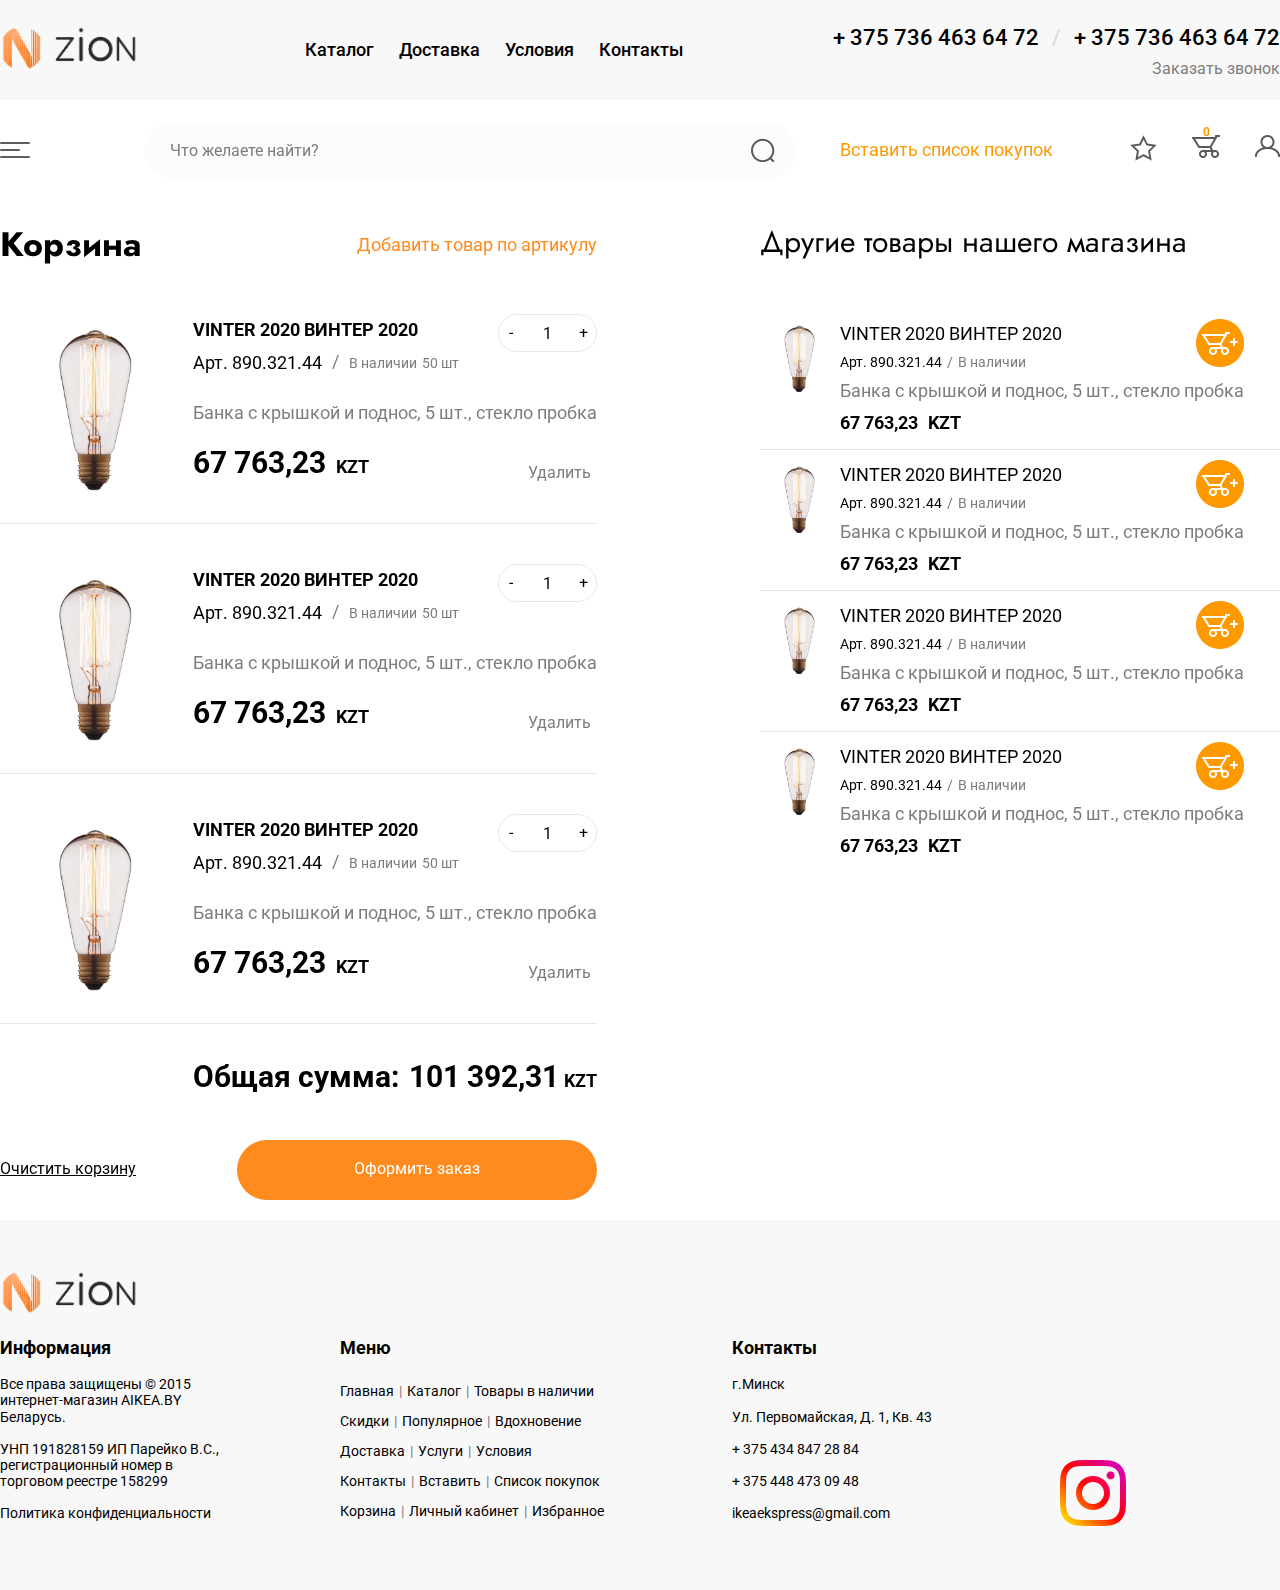
==== index.html @ ad1e12b4 "feat: add cart page styles $ markup" ====
<!DOCTYPE html>
<html lang="ru">
<head>
    <meta charset="UTF-8">
    <meta http-equiv="X-UA-Compatible" content="IE=edge">
    <meta name="viewport" content="width=device-width, initial-scale=1.0">
    <link rel="stylesheet" href="style.css">
    <link rel="stylesheet" href="normalize.css">
    <link rel="stylesheet" href="rSlider.css">
    <title>Zion - главная страница</title>
</head>
<body class="body">
    <div class="navigation-wrapper">
        <aside class="navigation">
            <button class="navigation__closer" onclick="menuConditionSwitcher()"></button>
            <img src="assets/img/light-logo-row.png" alt="" class="navigation__logo">
            <ul class="navigation__menu">
                <li class="navigation__item"><a>Каталог</a></li>
                <li class="navigation__item"><a>Товары в наличии</a></li>
                <li class="navigation__item"><a>Скидки</a></li>
                <li class="navigation__item"><a>Популярное</a></li>
                <li class="navigation__item"><a>Вдохновение</a></li>
            </ul>
            <ul class="navigation__menu additional">
                <li class="navigation__item"><a>Каталог</a></li>
                <li class="navigation__item"><a>Товары в наличии</a></li>
                <li class="navigation__item"><a>Скидки</a></li>
                <li class="navigation__item"><a>Популярное</a></li>
                <li class="navigation__item"><a>Вдохновение</a></li>
            </ul>
        </aside>
        <div class="blur-area">
        </div>
    </div>
    <header class="header">
        <div class="header__background-wrapper">
            <div class="header__section-top">
                <div class="header__logo">
                    <img src="assets/img/light-logo-row.png" alt="" class="logo">
                </div>  
                <ul class="header__menu">
                    <li class="header__menu-element">Каталог</li>
                    <li class="header__menu-element">Доставка</li>
                    <li class="header__menu-element">Условия</li>
                    <li class="header__menu-element">Контакты</li>
                </ul>
                <div class="header__contacts-wrapper">
                    <div class="header__phone-numbers">
                        <span class="header__phone">+ 375 736 463 64 72</span>
                        <span class="header__separator">/</span>
                        <span class="header__phone">+ 375 736 463 64 72</span>
                    </div>
                    <div class="header__call">
                        Заказать звонок
                    </div>
                </div>
            </div>
        </div>
        <div class="header__section-bottom">
            <div class="menu-wrapper">
                <button class="burger-menu" onclick="menuConditionSwitcher()">
                    <span class="burger-menu__dash"></span>
                </button>
            </div>
            
          
            <div class="header__searchform">
                <form action="" method="get" class="searchform">
                    <input name="search" class="search-input" placeholder="Что желаете найти?" type="search">
                    <button class="search-input__button" type="submit"></button>
                </form>
            </div>
            <div class="header__bottom-wrapper">
                <span class="header__product-list">Вставить список покупок</span>
                <div class="header__user">
                    <div class="header__favorites">
                        <img src="assets/img/star.png" alt="">
                    </div>
                    <div class="header__cart">
                        <span class="cart-counter">0</span>
                        <img src="assets/img/cart.png" alt="">
                    </div>
                    <div class="header__cabinet">
                        <img src="assets/img/user.png" alt="">
                    </div>
                </div>
            </div>
        </div>
    </header>
    <main class="main">
        <!-- слайдер START -->
        <!-- <section class="slider">
            <img src="assets/img/slide1.png" alt="">
            <ul class="slider__items"></ul>
        </section> -->
        <!-- слайдер START -->

        <!-- статьи, параграфы, описания START-->
        <!-- <section class="article">
            <h2 class="body-title">Акция!</h2>
            <p class="regular-text">
                Мы увозим товары из магазинов IKEA и привозим их в Ваш дом.<br>
                <br>
                Наше преимущество - фиксированная стоимость доставки по Беларуси. 
                Такой приятной цены вы не найдете у транспортных компаний.<br> 
                <br>
                Наше главное преимущество – работа сразу с двумя магазинами IKEA. 
                Это дает большую вероятность того, что нужный вам товар будет в наличии.<br>
                <br>
                Наша задача – доставить заказ своевременно и без повреждений.<br>
                <br>
                <b>Как мы работаем?</b><br>
                <br>
                Мы закупаем выбранные вами товары в магазинах IKEA. После того как они 
                прибывают на наши склады, мы начинаем доставлять их вам.<br>
            </p>

            <figure>
                <img src="assets/img/dummy1.png" alt="">
            </figure>
            <p class="regular-text">
                <b>Доставка по Минску и Минскому р-ну</b><br>
                <br>
                Доставка по Минску осуществляется в течение 1-3 дней после поставки товаров 
                на наш склад. За это время с вами связывается оператор и согласовывает комфортное 
                для вас время получения заказа. В согласованный день курьер заранее уведомит о 
                скором прибытии товара.<br>
                <br>
                Заказ будет доставлен в течение 1-5 рабочих дней после поставки товаров на наш склад. 
                Вам позвонит оператор и согласует удобное для вас время. В день доставки курьер 
                за час свяжется с вами и уведомит о точном времени прибытия товара.<br>
                <br>
                <b>Доставка по Беларуси</b><br>
                <br>
                Сборка и погрузка товаров осуществляется сотрудниками магазина IKEA. Поэтому 
                точную информацию о наличии выкупленных товаров мы узнаем после разгрузки машины 
                на нашем складе в Минске.<br>
                <br>
                Из-за отсутствия некоторых позиций итоговая сумма заказа может уменьшиться. Если 
                сумма отсутствующих товаров в заказе превышает 4 000 рос. руб, то комиссия за заказ 
                будет пересчитана в соответствии с тарифами, которые указаны в разделе "Оплата".<br>
                <br>
                <b>Если некоторых позиций не оказалось в наличии</b><br>
                <br>
                Вы имеете право отказаться от какой-либо позиции в заказе, но при этом нами 
                удерживается комиссия за доставку этого товара.<br>
                <br>
                Вы можете это сделать в течение 12 часов после оформления заказа<br>
                <br>
                Согласовывая доставку с оператором, вы обязуетесь ее принять. На каждую точку 
                курьеру дается 10 мин. Если разгрузка не начинается в течение 5 мин с момента 
                прибытия курьера к месту назначения, курьер следует дальше по маршруту. Все 
                непринятые заказы отправляются на возврат в магазин IKEA. Чтобы получить 
                непринятый заказ, вам необходимо еще раз его оформить на один из последующих 
                рейсов. За нами остаётся право отказать вам в дальнейшем сотрудничестве..<br>
                <br>
                В течение часа проверьте комплектацию согласно акту сдачи-приемки услуг, а 
                также каждую позицию на видимые повреждения и брак.<br>
            </p>
            <figure>
                <img src="assets/img/dummy2.png" alt="">
            </figure>
        </section>  -->
        <!-- статьи, параграфы, описания END-->

        <!-- главная страница START -->
        <!-- <section class="mainpage"> 
            <div class="categories-wrapper">
                    <h2 class="body-title">Категории</h2>
                    <span class="mainpage__category-toggler">Все категории</span>
                <div class="categories-cards">
                    <div class="category-card">
                        <img src="assets/img/catalog/lightbulb.jpg" alt="">
                        <span class="category-card__title">Лампочки</span>
                    </div>
                    <div class="category-card">
                        <img src="assets/img/catalog/line-lighter.jpg" alt="">
                        <span class="category-card__title">Линейные светильники</span>
                    </div>
                    <div class="category-card">
                        <img src="assets/img/catalog/lustra.jpg" alt="">
                        <span class="category-card__title">Люстры</span>
                    </div>
                    <div class="category-card">
                        <img src="assets/img/catalog/magnet_track.jpg" alt="">
                        <span class="category-card__title">Магнитные трековые светильники и системы</span>
                    </div>
                    <div class="category-card">
                        <img src="assets/img/catalog/mechanic.jpg" alt="">
                        <span class="category-card__title">Механические трековые светильники и системы</span>
                    </div>
                    <div class="category-card">
                        <img src="assets/img/catalog/spot.jpg" alt="">
                        <span class="category-card__title">Споты</span>
                    </div>
                </div>
            </div>

            <div class="product-wrapper">
                    <h2 class="body-title discount">Скидки</h2>
                    <span class="mainpage__category-toggler">Все товары в категории</span>
                <div class="product-cards">
                    <div class="product-card">
                        <img class="product-image" src="assets/img/products/1.jpg" alt="">
                        <div class="product-card__wrapper">
                            <span class="product-card__percent">12%</span>
                            <span class="product-card__title">	Блок питания внеш. 350Вт</span>
                            <span class="product-card__old-price">67 763,23 KZT</span>
                            <div class="product-card__price-wrapper">
                                <span class="product-card__price">67 763,23</span>
                                <span class="product-card__currency">KZT</span>
                            </div>
                        </div>
                        <div class="product-card__cart-wrapper">
                            <div class="input-number">
                                <div class="input-number__minus">-</div>
                                <input class="input-number__input" type="text" pattern="^[0-9]+$" value="1">
                                <div class="input-number__plus">+</div>
                            </div>
                            <img src="assets/img/add-to-cart.png" alt="" class="add-to-cart">
                        </div>
                    </div><div class="product-card">
                        <img class="product-image" src="assets/img/products/2.jpeg" alt="">
                        <div class="product-card__wrapper">
                            <span class="product-card__percent">12%</span>
                            <span class="product-card__title">	Блок питания внеш. 350Вт</span>
                            <span class="product-card__old-price">67 763,23 KZT</span>
                            <div class="product-card__price-wrapper">
                                <span class="product-card__price">67 763,23</span>
                                <span class="product-card__currency">KZT</span>
                            </div>
                        </div>
                        <div class="product-card__cart-wrapper">
                            <div class="input-number">
                                <div class="input-number__minus">-</div>
                                <input class="input-number__input" type="text" pattern="^[0-9]+$" value="1">
                                <div class="input-number__plus">+</div>
                            </div>
                            <img src="assets/img/add-to-cart.png" alt="" class="add-to-cart">
                        </div>
                    </div>
                    <div class="product-card">
                        <img class="product-image" src="assets/img/products/3.jpeg" alt="">
                        <div class="product-card__wrapper">
                            <span class="product-card__percent">12%</span>
                            <span class="product-card__title">	Блок питания внеш. 350Вт</span>
                            <span class="product-card__old-price">67 763,23 KZT</span>
                            <div class="product-card__price-wrapper">
                                <span class="product-card__price">67 763,23</span>
                                <span class="product-card__currency">KZT</span>
                            </div>
                        </div>
                        <div class="product-card__cart-wrapper">
                            <div class="input-number">
                                <div class="input-number__minus">-</div>
                                <input class="input-number__input" type="text" pattern="^[0-9]+$" value="1">
                                <div class="input-number__plus">+</div>
                            </div>
                            <img src="assets/img/add-to-cart.png" alt="" class="add-to-cart">
                        </div>
                    </div>
                    <div class="product-card">
                        <img class="product-image" src="assets/img/products/4.jpg" alt="">
                        <div class="product-card__wrapper">
                            <span class="product-card__percent">12%</span>
                            <span class="product-card__title">	Блок питания внеш. 350Вт</span>
                            <span class="product-card__old-price">67 763,23 KZT</span>
                            <div class="product-card__price-wrapper">
                                <span class="product-card__price">67 763,23</span>
                                <span class="product-card__currency">KZT</span>
                            </div>
                        </div>
                        <div class="product-card__cart-wrapper">
                            <div class="input-number">
                                <div class="input-number__minus">-</div>
                                <input class="input-number__input" type="text" pattern="^[0-9]+$" value="1">
                                <div class="input-number__plus">+</div>
                            </div>
                            <img src="assets/img/add-to-cart.png" alt="" class="add-to-cart">
                        </div>
                    </div>
                    
                    
                </div>
            </div>

            <div class="product-wrapper">
                    <h2 class="body-title">Товары в наличии</h2>
                    <span class="mainpage__category-toggler">Все товары в категории</span>
                <div class="product-cards">
                    <div class="product-card">
                        <img class="product-image" src="assets/img/products/1.jpg" alt="">
                        <div class="product-card__wrapper">
                            <span class="product-card__title">	Блок питания внеш. 350Вт</span>
                            <span class="product-card__old-price">67 763,23 KZT</span>
                            <div class="product-card__price-wrapper">
                                <span class="product-card__price">67 763,23</span>
                                <span class="product-card__currency">KZT</span>
                            </div>
                        </div>
                        <div class="product-card__cart-wrapper">
                            <div class="input-number">
                                <div class="input-number__minus">-</div>
                                <input class="input-number__input" type="text" pattern="^[0-9]+$" value="1">
                                <div class="input-number__plus">+</div>
                            </div>
                            <img src="assets/img/add-to-cart.png" alt="" class="add-to-cart">
                        </div>
                    </div>
                    <div class="product-card">
                        <img class="product-image" src="assets/img/products/2.jpeg" alt="">
                        <div class="product-card__wrapper">
                            <span class="product-card__title">	Блок питания внеш. 350Вт</span>
                            <span class="product-card__old-price">67 763,23 KZT</span>
                            <div class="product-card__price-wrapper">
                                <span class="product-card__price">67 763,23</span>
                                <span class="product-card__currency">KZT</span>
                            </div>
                        </div>
                        <div class="product-card__cart-wrapper">
                            <div class="input-number">
                                <div class="input-number__minus">-</div>
                                <input class="input-number__input" type="text" pattern="^[0-9]+$" value="1">
                                <div class="input-number__plus">+</div>
                            </div>
                            <img src="assets/img/add-to-cart.png" alt="" class="add-to-cart">
                        </div>
                    </div>
                    <div class="product-card">
                        <img class="product-image" src="assets/img/products/3.jpeg" alt="">
                        <div class="product-card__wrapper">
                            <span class="product-card__percent">12%</span>
                            <span class="product-card__title">	Блок питания внеш. 350Вт</span>
                            <span class="product-card__old-price">67 763,23 KZT</span>
                            <div class="product-card__price-wrapper">
                                <span class="product-card__price">67 763,23</span>
                                <span class="product-card__currency">KZT</span>
                            </div>
                        </div>
                        <div class="product-card__cart-wrapper">
                            <div class="input-number">
                                <div class="input-number__minus">-</div>
                                <input class="input-number__input" type="text" pattern="^[0-9]+$" value="1">
                                <div class="input-number__plus">+</div>
                            </div>
                            <img src="assets/img/add-to-cart.png" alt="" class="add-to-cart">
                        </div>
                    </div>
                    <div class="product-card">
                        <img class="product-image" src="assets/img/products/4.jpg" alt="">
                        <div class="product-card__wrapper">
                            <span class="product-card__percent">12%</span>
                            <span class="product-card__title">	Блок питания внеш. 350Вт</span>
                            <span class="product-card__old-price">67 763,23 KZT</span>
                            <div class="product-card__price-wrapper">
                                <span class="product-card__price">67 763,23</span>
                                <span class="product-card__currency">KZT</span>
                            </div>
                        </div>
                        <div class="product-card__cart-wrapper">
                            <div class="input-number">
                                <div class="input-number__minus">-</div>
                                <input class="input-number__input" type="text" pattern="^[0-9]+$" value="1">
                                <div class="input-number__plus">+</div>
                            </div>
                            <img src="assets/img/add-to-cart.png" alt="" class="add-to-cart">
                        </div>
                    </div>
                    <div class="product-card">
                        <img class="product-image" src="assets/img/products/1.jpg" alt="">
                        <div class="product-card__wrapper">
                            <span class="product-card__title">	Блок питания внеш. 350Вт</span>
                            <span class="product-card__old-price">67 763,23 KZT</span>
                            <div class="product-card__price-wrapper">
                                <span class="product-card__price">67 763,23</span>
                                <span class="product-card__currency">KZT</span>
                            </div>
                        </div>
                        <div class="product-card__cart-wrapper">
                            <div class="input-number">
                                <div class="input-number__minus">-</div>
                                <input class="input-number__input" type="text" pattern="^[0-9]+$" value="1">
                                <div class="input-number__plus">+</div>
                            </div>
                            <img src="assets/img/add-to-cart.png" alt="" class="add-to-cart">
                        </div>
                    </div>
                    <div class="product-card">
                        <img class="product-image" src="assets/img/products/2.jpeg" alt="">
                        <div class="product-card__wrapper">
                            <span class="product-card__title">	Блок питания внеш. 350Вт</span>
                            <span class="product-card__old-price">67 763,23 KZT</span>
                            <div class="product-card__price-wrapper">
                                <span class="product-card__price">67 763,23</span>
                                <span class="product-card__currency">KZT</span>
                            </div>
                        </div>
                        <div class="product-card__cart-wrapper">
                            <div class="input-number">
                                <div class="input-number__minus">-</div>
                                <input class="input-number__input" type="text" pattern="^[0-9]+$" value="1">
                                <div class="input-number__plus">+</div>
                            </div>
                            <img src="assets/img/add-to-cart.png" alt="" class="add-to-cart">
                        </div>
                    </div>
                    <div class="product-card">
                        <img class="product-image" src="assets/img/products/3.jpeg" alt="">
                        <div class="product-card__wrapper">
                            <span class="product-card__percent">12%</span>
                            <span class="product-card__title">	Блок питания внеш. 350Вт</span>
                            <span class="product-card__old-price">67 763,23 KZT</span>
                            <div class="product-card__price-wrapper">
                                <span class="product-card__price">67 763,23</span>
                                <span class="product-card__currency">KZT</span>
                            </div>
                        </div>
                        <div class="product-card__cart-wrapper">
                            <div class="input-number">
                                <div class="input-number__minus">-</div>
                                <input class="input-number__input" type="text" pattern="^[0-9]+$" value="1">
                                <div class="input-number__plus">+</div>
                            </div>
                            <img src="assets/img/add-to-cart.png" alt="" class="add-to-cart">
                        </div>
                    </div>
                    <div class="product-card">
                        <img class="product-image" src="assets/img/products/4.jpg" alt="">
                        <div class="product-card__wrapper">
                            <span class="product-card__percent">12%</span>
                            <span class="product-card__title">	Блок питания внеш. 350Вт</span>
                            <span class="product-card__old-price">67 763,23 KZT</span>
                            <div class="product-card__price-wrapper">
                                <span class="product-card__price">67 763,23</span>
                                <span class="product-card__currency">KZT</span>
                            </div>
                        </div>
                        <div class="product-card__cart-wrapper">
                            <div class="input-number">
                                <div class="input-number__minus">-</div>
                                <input class="input-number__input" type="text" pattern="^[0-9]+$" value="1">
                                <div class="input-number__plus">+</div>
                            </div>
                            <img src="assets/img/add-to-cart.png" alt="" class="add-to-cart">
                        </div>
                    </div>
                    
                    
                </div>
            </div>
            <div class="product-wrapper">
                <h2 class="body-title">Популярное</h2>
                <span class="mainpage__category-toggler">Все товары в категории</span>
                <div class="product-cards">
                    <div class="product-card">
                        <img class="product-image" src="assets/img/products/1.jpg" alt="">
                        <div class="product-card__wrapper">
                            <span class="product-card__title">	Блок питания внеш. 350Вт</span>
                            <span class="product-card__old-price">67 763,23 KZT</span>
                            <div class="product-card__price-wrapper">
                                <span class="product-card__price">67 763,23</span>
                                <span class="product-card__currency">KZT</span>
                            </div>
                        </div>
                        <div class="product-card__cart-wrapper">
                            <div class="input-number">
                                <div class="input-number__minus">-</div>
                                <input class="input-number__input" type="text" pattern="^[0-9]+$" value="1">
                                <div class="input-number__plus">+</div>
                            </div>
                            <img src="assets/img/add-to-cart.png" alt="" class="add-to-cart">
                        </div>
                    </div>
                    <div class="product-card">
                        <img class="product-image" src="assets/img/products/2.jpeg" alt="">
                        <div class="product-card__wrapper">
                            <span class="product-card__title">	Блок питания внеш. 350Вт</span>
                            <span class="product-card__old-price">67 763,23 KZT</span>
                            <div class="product-card__price-wrapper">
                                <span class="product-card__price">67 763,23</span>
                                <span class="product-card__currency">KZT</span>
                            </div>
                        </div>
                        <div class="product-card__cart-wrapper">
                            <div class="input-number">
                                <div class="input-number__minus">-</div>
                                <input class="input-number__input" type="text" pattern="^[0-9]+$" value="1">
                                <div class="input-number__plus">+</div>
                            </div>
                            <img src="assets/img/add-to-cart.png" alt="" class="add-to-cart">
                        </div>
                    </div>
                    <div class="product-card">
                        <img class="product-image" src="assets/img/products/3.jpeg" alt="">
                        <div class="product-card__wrapper">
                            <span class="product-card__percent">12%</span>
                            <span class="product-card__title">	Блок питания внеш. 350Вт</span>
                            <span class="product-card__old-price">67 763,23 KZT</span>
                            <div class="product-card__price-wrapper">
                                <span class="product-card__price">67 763,23</span>
                                <span class="product-card__currency">KZT</span>
                            </div>
                        </div>
                        <div class="product-card__cart-wrapper">
                            <div class="input-number">
                                <div class="input-number__minus">-</div>
                                <input class="input-number__input" type="text" pattern="^[0-9]+$" value="1">
                                <div class="input-number__plus">+</div>
                            </div>
                            <img src="assets/img/add-to-cart.png" alt="" class="add-to-cart">
                        </div>
                    </div>
                    <div class="product-card">
                        <img class="product-image" src="assets/img/products/4.jpg" alt="">
                        <div class="product-card__wrapper">
                            <span class="product-card__percent">12%</span>
                            <span class="product-card__title">	Блок питания внеш. 350Вт</span>
                            <span class="product-card__old-price">67 763,23 KZT</span>
                            <div class="product-card__price-wrapper">
                                <span class="product-card__price">67 763,23</span>
                                <span class="product-card__currency">KZT</span>
                            </div>
                        </div>
                        <div class="product-card__cart-wrapper">
                            <div class="input-number">
                                <div class="input-number__minus">-</div>
                                <input class="input-number__input" type="text" pattern="^[0-9]+$" value="1">
                                <div class="input-number__plus">+</div>
                            </div>
                            <img src="assets/img/add-to-cart.png" alt="" class="add-to-cart">
                        </div>
                    </div>
                </div>
            </div>
        </section>  -->
        <!-- главная страница END -->

        <!-- страница всех категорий, хлебные крошки START -->
        <!-- <section class="categories">
            <div class="breadcrumbs">
                <span class="breadcrumbs__element">Товары</span>
                <span class="breadcrumbs__element">Ванная</span>
                <span class="breadcrumbs__element">Шкафы и шкафы-купе</span>
            </div>
            <h2 class="body-title">Шкафы и шкафы-купе</h2>
            <div class="categories__cards">
                <div class="categories__card">
                    <img src="assets/img/Rectangle 66.png" alt="" class="categories__img">
                    <span class="categories__title">Платяные шкафы</span>
                </div>
                <div class="categories__card">
                    <img src="assets/img/Rectangle 66.png" alt="" class="categories__img">
                    <span class="categories__title">Платяные шкафы</span>
                </div>
                <div class="categories__card">
                    <img src="assets/img/Rectangle 66.png" alt="" class="categories__img">
                    <span class="categories__title">Платяные шкафы</span>
                </div>
                <div class="categories__card">
                    <img src="assets/img/Rectangle 66.png" alt="" class="categories__img">
                    <span class="categories__title">Платяные шкафы</span>
                </div>
                <div class="categories__card">
                    <img src="assets/img/Rectangle 66.png" alt="" class="categories__img">
                    <span class="categories__title">Платяные шкафы</span>
                </div>
                <div class="categories__card">
                    <img src="assets/img/Rectangle 66.png" alt="" class="categories__img">
                    <span class="categories__title">Платяные шкафы</span>
                </div>
            </div>

            <div class="product-wrapper">
                <h2 class="body-title">Популярное</h2>
                <span class="mainpage__category-toggler">Все товары в категории</span>
                <div class="product-cards">
                    <div class="product-card">
                        <img class="product-image" src="assets/img/products/1.jpg" alt="">
                        <div class="product-card__wrapper">
                            <span class="product-card__title">	Блок питания внеш. 350Вт</span>
                            <span class="product-card__old-price">67 763,23 KZT</span>
                            <div class="product-card__price-wrapper">
                                <span class="product-card__price">67 763,23</span>
                                <span class="product-card__currency">KZT</span>
                            </div>
                        </div>
                        <div class="product-card__cart-wrapper">
                            <div class="input-number">
                                <div class="input-number__minus">-</div>
                                <input class="input-number__input" type="text" pattern="^[0-9]+$" value="1">
                                <div class="input-number__plus">+</div>
                            </div>
                            <img src="assets/img/add-to-cart.png" alt="" class="add-to-cart">
                        </div>
                    </div>
                    <div class="product-card">
                        <img class="product-image" src="assets/img/products/2.jpeg" alt="">
                        <div class="product-card__wrapper">
                            <span class="product-card__title">	Блок питания внеш. 350Вт</span>
                            <span class="product-card__old-price">67 763,23 KZT</span>
                            <div class="product-card__price-wrapper">
                                <span class="product-card__price">67 763,23</span>
                                <span class="product-card__currency">KZT</span>
                            </div>
                        </div>
                        <div class="product-card__cart-wrapper">
                            <div class="input-number">
                                <div class="input-number__minus">-</div>
                                <input class="input-number__input" type="text" pattern="^[0-9]+$" value="1">
                                <div class="input-number__plus">+</div>
                            </div>
                            <img src="assets/img/add-to-cart.png" alt="" class="add-to-cart">
                        </div>
                    </div>
                    <div class="product-card">
                        <img class="product-image" src="assets/img/products/3.jpeg" alt="">
                        <div class="product-card__wrapper">
                            <span class="product-card__percent">12%</span>
                            <span class="product-card__title">	Блок питания внеш. 350Вт</span>
                            <span class="product-card__old-price">67 763,23 KZT</span>
                            <div class="product-card__price-wrapper">
                                <span class="product-card__price">67 763,23</span>
                                <span class="product-card__currency">KZT</span>
                            </div>
                        </div>
                        <div class="product-card__cart-wrapper">
                            <div class="input-number">
                                <div class="input-number__minus">-</div>
                                <input class="input-number__input" type="text" pattern="^[0-9]+$" value="1">
                                <div class="input-number__plus">+</div>
                            </div>
                            <img src="assets/img/add-to-cart.png" alt="" class="add-to-cart">
                        </div>
                    </div>
                    <div class="product-card">
                        <img class="product-image" src="assets/img/products/4.jpg" alt="">
                        <div class="product-card__wrapper">
                            <span class="product-card__percent">12%</span>
                            <span class="product-card__title">	Блок питания внеш. 350Вт</span>
                            <span class="product-card__old-price">67 763,23 KZT</span>
                            <div class="product-card__price-wrapper">
                                <span class="product-card__price">67 763,23</span>
                                <span class="product-card__currency">KZT</span>
                            </div>
                        </div>
                        <div class="product-card__cart-wrapper">
                            <div class="input-number">
                                <div class="input-number__minus">-</div>
                                <input class="input-number__input" type="text" pattern="^[0-9]+$" value="1">
                                <div class="input-number__plus">+</div>
                            </div>
                            <img src="assets/img/add-to-cart.png" alt="" class="add-to-cart">
                        </div>
                    </div>

                </div>
        </section> -->
        <!-- страница всех категорий, хлебные крошки END -->

        <!-- страница одной категории, хлебные крошки, фильтры, UXUI START -->
        <!--  <section class="categories">
            <div class="breadcrumbs">
                <span class="breadcrumbs__element">Товары</span>
                <span class="breadcrumbs__element">Ванная</span>
                <span class="breadcrumbs__element">Шкафы и шкафы-купе</span>
            </div>
            <h2 class="body-title">Шкафы и шкафы-купе</h2>

            <div class="product-wrapper">
                <div class="filter">
                    <div class="filter__wrapper">
                        <div class="filter__selectors">
                            <h3 class="filter__title">Сортировать:</h3>
                            <div class="filter__item">
                                <label class="filter__checkbox" >
                                    </label>
                                <input type="checkbox" name="scales" 
                                class="filter__scales" checked>
                            </div>
                            <div class="filter__item">
                                <h3 class="filter__item-name">Цена: от низкой к высокой</h3> 
                                <input type="checkbox" id="ascend" >
                                <label for="ascend"><span></span></label>
                            </div>
                            <div class="filter__item">
                                <h3 class="filter__item-name">Цена: от высокой к низкой</h3> 
                                <input type="checkbox" id="descend" >
                                <label for="descend"><span></span></label>
                            </div>
                            <div class="filter__item">
                                <h3 class="filter__item-name">По алфавиту: от А до Я</h3> 
                                <input type="checkbox" id="alphabet" >
                                <label for="alphabet"><span></span></label>
                            </div>
                            <div class="filter__item">
                                <h3 class="filter__item-name">Только в наличии</h3> 
                                <input type="checkbox" id="stock" >
                                <label for="stock"><span></span></label>
                            </div>
                            <div class="filter__item">
                                <h3 class="filter__item-name">Скидки</h3> 
                                <input type="checkbox" id="discount" >
                                <label for="discount"><span></span></label>
                            </div>
                        </div>

                        <div class="filter__range">
                            <h3 class="filter__title">Цена:</h3>
                            <input type="text" id="filter__price" class="filter__price" />
                            <h3 class="filter__title">Мощность:</h3>
                            <input type="text" id="filter__power" class="filter__power" />
                        </div>
                    </div>
                </div>
                <div class="product-cards">
                    <div class="product-card">
                        <img class="product-image" src="assets/img/products/1.jpg" alt="">
                        <div class="product-card__wrapper">
                            <span class="product-card__title">	Блок питания внеш. 350Вт</span>
                            <span class="product-card__old-price">67 763,23 KZT</span>
                            <div class="product-card__price-wrapper">
                                <span class="product-card__price">67 763,23</span>
                                <span class="product-card__currency">KZT</span>
                            </div>
                        </div>
                        <div class="product-card__cart-wrapper">
                            <div class="input-number">
                                <div class="input-number__minus">-</div>
                                <input class="input-number__input" type="text" pattern="^[0-9]+$" value="1">
                                <div class="input-number__plus">+</div>
                            </div>
                            <img src="assets/img/add-to-cart.png" alt="" class="add-to-cart">
                        </div>
                    </div>
                    <div class="product-card">
                        <img class="product-image" src="assets/img/products/2.jpeg" alt="">
                        <div class="product-card__wrapper">
                            <span class="product-card__title">	Блок питания внеш. 350Вт</span>
                            <span class="product-card__old-price">67 763,23 KZT</span>
                            <div class="product-card__price-wrapper">
                                <span class="product-card__price">67 763,23</span>
                                <span class="product-card__currency">KZT</span>
                            </div>
                        </div>
                        <div class="product-card__cart-wrapper">
                            <div class="input-number">
                                <div class="input-number__minus">-</div>
                                <input class="input-number__input" type="text" pattern="^[0-9]+$" value="1">
                                <div class="input-number__plus">+</div>
                            </div>
                            <img src="assets/img/add-to-cart.png" alt="" class="add-to-cart">
                        </div>
                    </div>
                    <div class="product-card">
                        <img class="product-image" src="assets/img/products/3.jpeg" alt="">
                        <div class="product-card__wrapper">
                            <span class="product-card__percent">12%</span>
                            <span class="product-card__title">	Блок питания внеш. 350Вт</span>
                            <span class="product-card__old-price">67 763,23 KZT</span>
                            <div class="product-card__price-wrapper">
                                <span class="product-card__price">67 763,23</span>
                                <span class="product-card__currency">KZT</span>
                            </div>
                        </div>
                        <div class="product-card__cart-wrapper">
                            <div class="input-number">
                                <div class="input-number__minus">-</div>
                                <input class="input-number__input" type="text" pattern="^[0-9]+$" value="1">
                                <div class="input-number__plus">+</div>
                            </div>
                            <img src="assets/img/add-to-cart.png" alt="" class="add-to-cart">
                        </div>
                    </div>
                    <div class="product-card">
                        <img class="product-image" src="assets/img/products/4.jpg" alt="">
                        <div class="product-card__wrapper">
                            <span class="product-card__percent">12%</span>
                            <span class="product-card__title">	Блок питания внеш. 350Вт</span>
                            <span class="product-card__old-price">67 763,23 KZT</span>
                            <div class="product-card__price-wrapper">
                                <span class="product-card__price">67 763,23</span>
                                <span class="product-card__currency">KZT</span>
                            </div>
                        </div>
                        <div class="product-card__cart-wrapper">
                            <div class="input-number">
                                <div class="input-number__minus">-</div>
                                <input class="input-number__input" type="text" pattern="^[0-9]+$" value="1">
                                <div class="input-number__plus">+</div>
                            </div>
                            <img src="assets/img/add-to-cart.png" alt="" class="add-to-cart">
                        </div>
                    </div>
                    <div class="product-card">
                        <img class="product-image" src="assets/img/products/4.jpg" alt="">
                        <div class="product-card__wrapper">
                            <span class="product-card__percent">12%</span>
                            <span class="product-card__title">	Блок питания внеш. 350Вт</span>
                            <span class="product-card__old-price">67 763,23 KZT</span>
                            <div class="product-card__price-wrapper">
                                <span class="product-card__price">67 763,23</span>
                                <span class="product-card__currency">KZT</span>
                            </div>
                        </div>
                        <div class="product-card__cart-wrapper">
                            <div class="input-number">
                                <div class="input-number__minus">-</div>
                                <input class="input-number__input" type="text" pattern="^[0-9]+$" value="1">
                                <div class="input-number__plus">+</div>
                            </div>
                            <img src="assets/img/add-to-cart.png" alt="" class="add-to-cart">
                        </div>
                    </div>
                    <div class="product-card">
                        <img class="product-image" src="assets/img/products/4.jpg" alt="">
                        <div class="product-card__wrapper">
                            <span class="product-card__percent">12%</span>
                            <span class="product-card__title">	Блок питания внеш. 350Вт</span>
                            <span class="product-card__old-price">67 763,23 KZT</span>
                            <div class="product-card__price-wrapper">
                                <span class="product-card__price">67 763,23</span>
                                <span class="product-card__currency">KZT</span>
                            </div>
                        </div>
                        <div class="product-card__cart-wrapper">
                            <div class="input-number">
                                <div class="input-number__minus">-</div>
                                <input class="input-number__input" type="text" pattern="^[0-9]+$" value="1">
                                <div class="input-number__plus">+</div>
                            </div>
                            <img src="assets/img/add-to-cart.png" alt="" class="add-to-cart">
                        </div>
                    </div>
                    <div class="product-card">
                        <img class="product-image" src="assets/img/products/4.jpg" alt="">
                        <div class="product-card__wrapper">
                            <span class="product-card__percent">12%</span>
                            <span class="product-card__title">	Блок питания внеш. 350Вт</span>
                            <span class="product-card__old-price">67 763,23 KZT</span>
                            <div class="product-card__price-wrapper">
                                <span class="product-card__price">67 763,23</span>
                                <span class="product-card__currency">KZT</span>
                            </div>
                        </div>
                        <div class="product-card__cart-wrapper">
                            <div class="input-number">
                                <div class="input-number__minus">-</div>
                                <input class="input-number__input" type="text" pattern="^[0-9]+$" value="1">
                                <div class="input-number__plus">+</div>
                            </div>
                            <img src="assets/img/add-to-cart.png" alt="" class="add-to-cart">
                        </div>
                    </div>
                    <div class="product-card">
                        <img class="product-image" src="assets/img/products/4.jpg" alt="">
                        <div class="product-card__wrapper">
                            <span class="product-card__percent">12%</span>
                            <span class="product-card__title">	Блок питания внеш. 350Вт</span>
                            <span class="product-card__old-price">67 763,23 KZT</span>
                            <div class="product-card__price-wrapper">
                                <span class="product-card__price">67 763,23</span>
                                <span class="product-card__currency">KZT</span>
                            </div>
                        </div>
                        <div class="product-card__cart-wrapper">
                            <div class="input-number">
                                <div class="input-number__minus">-</div>
                                <input class="input-number__input" type="text" pattern="^[0-9]+$" value="1">
                                <div class="input-number__plus">+</div>
                            </div>
                            <img src="assets/img/add-to-cart.png" alt="" class="add-to-cart">
                        </div>
                    </div>
                    <div class="product-card">
                        <img class="product-image" src="assets/img/products/4.jpg" alt="">
                        <div class="product-card__wrapper">
                            <span class="product-card__percent">12%</span>
                            <span class="product-card__title">	Блок питания внеш. 350Вт</span>
                            <span class="product-card__old-price">67 763,23 KZT</span>
                            <div class="product-card__price-wrapper">
                                <span class="product-card__price">67 763,23</span>
                                <span class="product-card__currency">KZT</span>
                            </div>
                        </div>
                        <div class="product-card__cart-wrapper">
                            <div class="input-number">
                                <div class="input-number__minus">-</div>
                                <input class="input-number__input" type="text" pattern="^[0-9]+$" value="1">
                                <div class="input-number__plus">+</div>
                            </div>
                            <img src="assets/img/add-to-cart.png" alt="" class="add-to-cart">
                        </div>
                    </div>
                    <div class="product-card">
                        <img class="product-image" src="assets/img/products/4.jpg" alt="">
                        <div class="product-card__wrapper">
                            <span class="product-card__percent">12%</span>
                            <span class="product-card__title">	Блок питания внеш. 350Вт</span>
                            <span class="product-card__old-price">67 763,23 KZT</span>
                            <div class="product-card__price-wrapper">
                                <span class="product-card__price">67 763,23</span>
                                <span class="product-card__currency">KZT</span>
                            </div>
                        </div>
                        <div class="product-card__cart-wrapper">
                            <div class="input-number">
                                <div class="input-number__minus">-</div>
                                <input class="input-number__input" type="text" pattern="^[0-9]+$" value="1">
                                <div class="input-number__plus">+</div>
                            </div>
                            <img src="assets/img/add-to-cart.png" alt="" class="add-to-cart">
                        </div>
                    </div>
                    <div class="product-card">
                        <img class="product-image" src="assets/img/products/4.jpg" alt="">
                        <div class="product-card__wrapper">
                            <span class="product-card__percent">12%</span>
                            <span class="product-card__title">	Блок питания внеш. 350Вт</span>
                            <span class="product-card__old-price">67 763,23 KZT</span>
                            <div class="product-card__price-wrapper">
                                <span class="product-card__price">67 763,23</span>
                                <span class="product-card__currency">KZT</span>
                            </div>
                        </div>
                        <div class="product-card__cart-wrapper">
                            <div class="input-number">
                                <div class="input-number__minus">-</div>
                                <input class="input-number__input" type="text" pattern="^[0-9]+$" value="1">
                                <div class="input-number__plus">+</div>
                            </div>
                            <img src="assets/img/add-to-cart.png" alt="" class="add-to-cart">
                        </div>
                    </div>
                    <div class="product-card">
                        <img class="product-image" src="assets/img/products/4.jpg" alt="">
                        <div class="product-card__wrapper">
                            <span class="product-card__percent">12%</span>
                            <span class="product-card__title">	Блок питания внеш. 350Вт</span>
                            <span class="product-card__old-price">67 763,23 KZT</span>
                            <div class="product-card__price-wrapper">
                                <span class="product-card__price">67 763,23</span>
                                <span class="product-card__currency">KZT</span>
                            </div>
                        </div>
                        <div class="product-card__cart-wrapper">
                            <div class="input-number">
                                <div class="input-number__minus">-</div>
                                <input class="input-number__input" type="text" pattern="^[0-9]+$" value="1">
                                <div class="input-number__plus">+</div>
                            </div>
                            <img src="assets/img/add-to-cart.png" alt="" class="add-to-cart">
                        </div>
                    </div>
                    <div class="product-card">
                        <img class="product-image" src="assets/img/products/4.jpg" alt="">
                        <div class="product-card__wrapper">
                            <span class="product-card__percent">12%</span>
                            <span class="product-card__title">	Блок питания внеш. 350Вт</span>
                            <span class="product-card__old-price">67 763,23 KZT</span>
                            <div class="product-card__price-wrapper">
                                <span class="product-card__price">67 763,23</span>
                                <span class="product-card__currency">KZT</span>
                            </div>
                        </div>
                        <div class="product-card__cart-wrapper">
                            <div class="input-number">
                                <div class="input-number__minus">-</div>
                                <input class="input-number__input" type="text" pattern="^[0-9]+$" value="1">
                                <div class="input-number__plus">+</div>
                            </div>
                            <img src="assets/img/add-to-cart.png" alt="" class="add-to-cart">
                        </div>
                    </div>
                </div>
        </section>  -->
        <!-- страница всех категорий, хлебные крошки END -->

        <!-- страница одного товара START -->
            <!-- <section class="single-product">
                <div class="breadcrumbs">
                    <span class="breadcrumbs__element">Товары</span>
                    <span class="breadcrumbs__element">Ванная</span>
                    <span class="breadcrumbs__element">Шкафы и шкафы-купе</span>
                </div>
                <div class="single-product__wrapper">
                    <div class="single-product__gallery">
                            <img class="single-product__image-big" src="assets/img/catalog/lightbulb.jpg" alt="">
                        <ul class="single-product__image-list">
                            <li class="single-product__thumbnail"><img src="assets/img/catalog/line-lighter.jpg" alt=""></li>
                            <li class="single-product__thumbnail"><img src="assets/img/catalog/lustra.jpg" alt=""></li>
                            <li class="single-product__thumbnail"><img src="assets/img/catalog/magnet_track.jpg" alt=""></li>
                            <li class="single-product__thumbnail"><img src="assets/img/catalog/mechanic.jpg" alt=""></li>
                            <li class="single-product__thumbnail"><img src="assets/img/catalog/spot.jpg" alt=""></li>
                        </ul>
                    </div>
                    <div class="single-product__info">
                        <h3 class="single-product__title">VINTER 2020 ВИНТЕР 2020</h3>
                        <div class="instock-wrapper">
                            <span class="single-product__sku">Арт. 890.321.44</span>
                            <span class="instock-status">В наличии</span>
                            <span class="instock-quantity">50 шт</span>
                        </div>
                        <p class="single-product__desc">
                            Банка с крышкой и поднос, 5 шт., стекло пробка банки 
                            и коробки помогут организовать удобное хранение. 
                        </p>
                        <div class="single-product__discount-wrapper">
                            <span class="product-card__percent single">12%</span>
                            <span class="product-card__old-price single">67 763,23 KZT</span>
                        </div>
                        <div class="single-product__cart-wrapper">
                            <div class="product-card__price-wrapper">
                                <span class="product-card__price">67 763,23</span>
                                <span class="product-card__currency">KZT</span>
                            </div>
                            <div class="input-number">
                                <div class="input-number__minus">-</div>
                                <input class="input-number__input" type="text" pattern="^[0-9]+$" value="1">
                                <div class="input-number__plus">+</div>
                            </div>
                        </div>
                        <button class="single-product__add-to-cart">
                            Добавить в корзину +
                        </button>
                        <p class="single-product__desc">
                            Эти банки и коробки помогут организовать удобное хранение различных мелочей. 
                            Вы в любой момент можете перенести емкости, если хранящиеся в них предметы 
                            понадобятся вам не только в ванной.
                        </p>
                        <div class="single-product__attributes">
                            <div class="single-product__attribute">
                                Цвет: Черный
                                <span class="attribute-arrow">›</span>
                            </div>
                            <div class="single-product__attribute">
                                Мощность(W): 10
                                <span class="attribute-arrow">›</span>
                            </div>
                        </div>
                    </div>
                </div>
                <h2 class="body-title">С этим товаром также заказывают</h2>
                <div class="product-cards">
                    <div class="product-card">
                        <img class="product-image" src="assets/img/products/1.jpg" alt="">
                        <div class="product-card__wrapper">
                            <span class="product-card__title">	Блок питания внеш. 350Вт</span>
                            <span class="product-card__old-price">67 763,23 KZT</span>
                            <div class="product-card__price-wrapper">
                                <span class="product-card__price">67 763,23</span>
                                <span class="product-card__currency">KZT</span>
                            </div>
                        </div>
                        <div class="product-card__cart-wrapper">
                            <div class="input-number">
                                <div class="input-number__minus">-</div>
                                <input class="input-number__input" type="text" pattern="^[0-9]+$" value="1">
                                <div class="input-number__plus">+</div>
                            </div>
                            <img src="assets/img/add-to-cart.png" alt="" class="add-to-cart">
                        </div>
                    </div>
                    <div class="product-card">
                        <img class="product-image" src="assets/img/products/1.jpg" alt="">
                        <div class="product-card__wrapper">
                            <span class="product-card__title">	Блок питания внеш. 350Вт</span>
                            <span class="product-card__old-price">67 763,23 KZT</span>
                            <div class="product-card__price-wrapper">
                                <span class="product-card__price">67 763,23</span>
                                <span class="product-card__currency">KZT</span>
                            </div>
                        </div>
                        <div class="product-card__cart-wrapper">
                            <div class="input-number">
                                <div class="input-number__minus">-</div>
                                <input class="input-number__input" type="text" pattern="^[0-9]+$" value="1">
                                <div class="input-number__plus">+</div>
                            </div>
                            <img src="assets/img/add-to-cart.png" alt="" class="add-to-cart">
                        </div>
                    </div>

                    <div class="product-card">
                        <img class="product-image" src="assets/img/products/1.jpg" alt="">
                        <div class="product-card__wrapper">
                            <span class="product-card__title">	Блок питания внеш. 350Вт</span>
                            <span class="product-card__old-price">67 763,23 KZT</span>
                            <div class="product-card__price-wrapper">
                                <span class="product-card__price">67 763,23</span>
                                <span class="product-card__currency">KZT</span>
                            </div>
                        </div>
                        <div class="product-card__cart-wrapper">
                            <div class="input-number">
                                <div class="input-number__minus">-</div>
                                <input class="input-number__input" type="text" pattern="^[0-9]+$" value="1">
                                <div class="input-number__plus">+</div>
                            </div>
                            <img src="assets/img/add-to-cart.png" alt="" class="add-to-cart">
                        </div>
                    </div>
                    <div class="product-card">
                        <img class="product-image" src="assets/img/products/1.jpg" alt="">
                        <div class="product-card__wrapper">
                            <span class="product-card__title">	Блок питания внеш. 350Вт</span>
                            <span class="product-card__old-price">67 763,23 KZT</span>
                            <div class="product-card__price-wrapper">
                                <span class="product-card__price">67 763,23</span>
                                <span class="product-card__currency">KZT</span>
                            </div>
                        </div>
                        <div class="product-card__cart-wrapper">
                            <div class="input-number">
                                <div class="input-number__minus">-</div>
                                <input class="input-number__input" type="text" pattern="^[0-9]+$" value="1">
                                <div class="input-number__plus">+</div>
                            </div>
                            <img src="assets/img/add-to-cart.png" alt="" class="add-to-cart">
                        </div>
                    </div>
                </div>
                
            </section> -->
        <!-- страница одного товара END-->

        <!-- страница корзины START -->
        
        <section class="cart">
            <div class="cart__wrapper">
                <div class="cart__title-wrapper">
                    <h3 class="body-title">Корзина</h3>
                    <span class="cart__add-by-sku">Добавить товар по артикулу</span>
                </div>
                <div class="cart__element">
                <div class="cart__image">
                    <img src="assets/img/catalog/lightbulb.jpg" alt="">
                </div>
                <div class="cart__element-info">
                    <div class="single-product__info">
                        <h3 class="single-product__title">VINTER 2020 ВИНТЕР 2020</h3>
                        <div class="instock-wrapper">
                            <span class="single-product__sku">Арт. 890.321.44</span>
                            <span class="instock-status">В наличии</span>
                            <span class="instock-quantity">50 шт</span>
                        </div>
                        <p class="single-product__desc">
                            Банка с крышкой и поднос, 5 шт., стекло пробка  
                        </p>
                        <div class="product-card__price-wrapper">
                            <span class="product-card__price">67 763,23</span>
                            <span class="product-card__currency">KZT</span>
                        </div>
                        <div class="input-number">
                            <div class="input-number__minus">-</div>
                            <input class="input-number__input" type="text" pattern="^[0-9]+$" value="1">
                            <div class="input-number__plus">+</div>
                        </div>
                        <button class="delete">Удалить</button>
                    </div>
                </div>
                </div>
                <div class="cart__element">
                <div class="cart__image">
                    <img src="assets/img/catalog/lightbulb.jpg" alt="">
                </div>
                <div class="cart__element-info">
                    <div class="single-product__info">
                        <h3 class="single-product__title">VINTER 2020 ВИНТЕР 2020</h3>
                        <div class="instock-wrapper">
                            <span class="single-product__sku">Арт. 890.321.44</span>
                            <span class="instock-status">В наличии</span>
                            <span class="instock-quantity">50 шт</span>
                        </div>
                        <p class="single-product__desc">
                            Банка с крышкой и поднос, 5 шт., стекло пробка  
                        </p>
                        <div class="product-card__price-wrapper">
                            <span class="product-card__price">67 763,23</span>
                            <span class="product-card__currency">KZT</span>
                        </div>
                        <div class="input-number">
                            <div class="input-number__minus">-</div>
                            <input class="input-number__input" type="text" pattern="^[0-9]+$" value="1">
                            <div class="input-number__plus">+</div>
                        </div>
                        <button class="delete">Удалить</button>
                    </div>
                </div>
                </div>
                <div class="cart__element">
                <div class="cart__image">
                    <img src="assets/img/catalog/lightbulb.jpg" alt="">
                </div>
                <div class="cart__element-info">
                    <div class="single-product__info">
                        <h3 class="single-product__title">VINTER 2020 ВИНТЕР 2020</h3>
                        <div class="instock-wrapper">
                            <span class="single-product__sku">Арт. 890.321.44</span>
                            <span class="instock-status">В наличии</span>
                            <span class="instock-quantity">50 шт</span>
                        </div>
                        <p class="single-product__desc">
                            Банка с крышкой и поднос, 5 шт., стекло пробка  
                        </p>
                        <div class="product-card__price-wrapper">
                            <span class="product-card__price">67 763,23</span>
                            <span class="product-card__currency">KZT</span>
                        </div>
                        <div class="input-number">
                            <div class="input-number__minus">-</div>
                            <input class="input-number__input" type="text" pattern="^[0-9]+$" value="1">
                            <div class="input-number__plus">+</div>
                        </div>
                        <button class="delete">Удалить</button>
                    </div>
                </div>
                </div>
                
                <div class="total-wrapper">
                    <div class="total">
                        <span class="total__title">Общая сумма:</span>
                        <span class="total__price">101 392,31</span>
                        <span class="total__currency">KZT</span>
                    </div>
                    <div class="total__buttons">
                        <buttton class="total__clean">Очистить корзину</buttton>
                        <buttton class="total__order">Оформить заказ</buttton>
                    </div>
                    
                </div>
            </div>




            <aside class="featured">
                <h3 class="featured-title">
                    Другие товары нашего магазина
                </h3>
                <div class="featured__element">
                    <div class="featured__image-wrapper">
                        <img src="assets/img/catalog/lightbulb.jpg" class="featured__image" alt="">
                    </div>
                    <div class="featured__element-info">
                        <div class="single-product__info">
                            <h3 class="single-product__title">VINTER 2020 ВИНТЕР 2020</h3>
                            <div class="instock-wrapper">
                                <span class="single-product__sku">Арт. 890.321.44</span>
                                <span class="instock-status">В наличии</span>
                            </div>
                            <p class="single-product__desc">
                                Банка с крышкой и поднос, 5 шт., стекло пробка  
                            </p>
                            <div class="product-card__price-wrapper">
                                <span class="product-card__price">67 763,23</span>
                                <span class="product-card__currency">KZT</span>
                            </div>
                            <img src="assets/img/add-to-cart.png" alt="" class="add-to-cart">
                        </div>
                    </div>
                </div>
                <div class="featured__element">
                    <div class="featured__image-wrapper">
                        <img src="assets/img/catalog/lightbulb.jpg" class="featured__image" alt="">
                    </div>
                    <div class="featured__element-info">
                        <div class="single-product__info">
                            <h3 class="single-product__title">VINTER 2020 ВИНТЕР 2020</h3>
                            <div class="instock-wrapper">
                                <span class="single-product__sku">Арт. 890.321.44</span>
                                <span class="instock-status">В наличии</span>
                            </div>
                            <p class="single-product__desc">
                                Банка с крышкой и поднос, 5 шт., стекло пробка  
                            </p>
                            <div class="product-card__price-wrapper">
                                <span class="product-card__price">67 763,23</span>
                                <span class="product-card__currency">KZT</span>
                            </div>
                            <img src="assets/img/add-to-cart.png" alt="" class="add-to-cart">
                        </div>
                    </div>
                </div>
                <div class="featured__element">
                    <div class="featured__image-wrapper">
                        <img src="assets/img/catalog/lightbulb.jpg" class="featured__image" alt="">
                    </div>
                    <div class="featured__element-info">
                        <div class="single-product__info">
                            <h3 class="single-product__title">VINTER 2020 ВИНТЕР 2020</h3>
                            <div class="instock-wrapper">
                                <span class="single-product__sku">Арт. 890.321.44</span>
                                <span class="instock-status">В наличии</span>
                            </div>
                            <p class="single-product__desc">
                                Банка с крышкой и поднос, 5 шт., стекло пробка  
                            </p>
                            <div class="product-card__price-wrapper">
                                <span class="product-card__price">67 763,23</span>
                                <span class="product-card__currency">KZT</span>
                            </div>
                            <img src="assets/img/add-to-cart.png" alt="" class="add-to-cart">
                        </div>
                    </div>
                </div>
                <div class="featured__element">
                    <div class="featured__image-wrapper">
                        <img src="assets/img/catalog/lightbulb.jpg" class="featured__image" alt="">
                    </div>
                    <div class="featured__element-info">
                        <div class="single-product__info">
                            <h3 class="single-product__title">VINTER 2020 ВИНТЕР 2020</h3>
                            <div class="instock-wrapper">
                                <span class="single-product__sku">Арт. 890.321.44</span>
                                <span class="instock-status">В наличии</span>
                            </div>
                            <p class="single-product__desc">
                                Банка с крышкой и поднос, 5 шт., стекло пробка  
                            </p>
                            <div class="product-card__price-wrapper">
                                <span class="product-card__price">67 763,23</span>
                                <span class="product-card__currency">KZT</span>
                            </div>
                            <img src="assets/img/add-to-cart.png" alt="" class="add-to-cart">
                        </div>
                    </div>
                </div>
            </aside>
        </section>
        
        <!-- страница корзины END -->
    </main>
    
    <footer class="footer">
        <div class="footer__wrapper-top">
            <img src="assets/img/light-logo-row.png" alt="" class="logo">
        </div>
        <div class="footer__wrapper-bottom">
            <div class="footer__info">
                <h3 class="footer__title">Информация</h3>
                <p class="footer__column">
                    Все права защищены © 2015 интернет-магазин AIKEA.BY Беларусь.<br>
                    <br>
                    УНП 191828159 ИП Парейко В.С., регистрационный номер в торговом реестре 158299<br>
                    <br>
                    Политика конфиденциальности<br>
                </p>
            </div>
            <div class="footer__menu">
                <h3 class="footer__title">Меню</h3>
                <ul class="footer__elements">
                    <li class="footer__menu-element">Главная</li>
                    <li class="footer__menu-element">Каталог</li>
                    <li class="footer__menu-element">Товары в наличии</li>
                    <li class="footer__menu-element">Скидки</li>
                    <li class="footer__menu-element">Популярное</li>
                    <li class="footer__menu-element">Вдохновение</li>
                    <li class="footer__menu-element">Доставка</li>
                    <li class="footer__menu-element">Услуги</li>
                    <li class="footer__menu-element">Условия</li>
                    <li class="footer__menu-element">Контакты</li>
                    <li class="footer__menu-element">Вставить</li>
                    <li class="footer__menu-element">Cписок покупок</li>
                    <li class="footer__menu-element">Корзина</li>
                    <li class="footer__menu-element">Личный кабинет</li>
                    <li class="footer__menu-element">Избранное</li>
                </ul>
            </div>
            <div class="footer__contacts">
                <h3 class="footer__title">Контакты</h3> 
                <p class="footer__column">
                    г.Минск<br>
                    <br>
                    Ул. Первомайская, Д. 1, Кв. 43<br>
                    <br>
                    + 375 434 847 28 84<br>
                    <br>
                    + 375 448 473 09 48<br>
                    <br>
                    ikeaekspress@gmail.com<br>
                </p>
            </div>
            <div class="footer__social">
                <img src="assets/img/instagram.png" alt="">
            </div>
        </div>
        
    </footer>

    <script src="scripts/menu.js"></script>
    <script src="scripts/jquery-3.6.0.min.js"></script>
    <script src="scripts/appJQ.js"></script>
    <script src="scripts/rSlider.js"></script>
    <script src="scripts/filter.js"></script>

</body>
</html>
---- style.css ----
@import url('https://fonts.googleapis.com/css2?family=Roboto:ital,wght@0,100;0,300;0,400;0,500;0,700;0,900;1,100;1,300;1,400;1,500;1,700;1,900&display=swap');
@import url('https://fonts.googleapis.com/css2?family=Jost:ital,wght@0,100;0,300;0,400;0,500;0,700;0,900;1,100;1,300;1,400;1,500;1,700;1,900&display=swap');



.body {

}

.header {
    font-family: 'Roboto', sans-serif;
    max-width: 100%;
    min-height: 200px;
    margin-left: auto;
    margin-right: auto;
    filter: blur(0px);
}

.header__background-wrapper {
    max-width: 100%;
    background-color: #F8F8F8;
    min-height: 100px;
    height: 100%;
}

.header__section-top,
.header__section-bottom {
    position: relative;
    max-width: 1280px;
    min-height: 100px;
    display: flex;
    flex-direction: row;
    justify-content: space-between;
    align-items: center;
    height: 100%;
    margin: 0 auto;
}

.header__logo {
    max-width: 140px;
    flex: 0 0 auto;
    cursor: pointer;
}

.logo {
    max-width: 140px;
    flex: 0 0 auto;
    cursor: pointer;
}


.header__menu {
    display: flex;
    flex-direction: row;
    list-style: none;
    font-size: 18px;
    font-weight: 500;
}

.header__menu-element { 
    margin-right: 25px;
}

.header__menu:nth-child() {
    margin-right: 0;
}

.header__contacts-wrapper {
    display: flex;
    flex-direction: column;
    height: 50px;
}

.header__call {
    display: flex;
    justify-content: flex-end;
    align-items: flex-end;
    margin-top: 10px;
    color: #7D7D7D;
}

.header__phone-numbers {
    font-size: 22px;
    font-weight: 500;
}

.header__separator {
    color: #DCDCDC;
    margin: 0 8px;
}

/* BURGER MENU START */

.menu-wrapper {
    width: 100px;
}

.burger-menu {
    padding: 0;
    margin: 0;
    width: 30px;
    border: 0;
    outline: 0;
    background-color: transparent;
    display: flex;
    flex-direction: column;
    height: 20px;
    justify-content: space-around;
    cursor: pointer;
}

.burger-menu__dash {
    position: absolute;
    width: 20px;
    height: 2px;
    border-radius: 93px;
    background-color: #5D5D5D;
} 

.burger-menu__dash::before {
    content: "";
    position: absolute;
    top: -7px;
    left: 0;
    width: 30px;
    height: 2px;
    border-radius: 93px;
    background-color: #5D5D5D;
} 

.burger-menu__dash::after {
    content: "";
    width: 30px;
    height: 2px;
    border-radius: 93px;
    background-color: #5D5D5D;
    position: absolute;
    bottom: -7px;
    left: 0;
} 



/* SIDE NAVIGATION START */
    .navigation-wrapper {
        position: absolute;
        display: flex;
        max-width: 100%;
        width: 100%;
        left: -100%;
        flex-direction: row;
        transition: all 0.2s ease-in-out;
        animation-delay: 0ms;
    }

    .blur-area {
        display: block;
        position: fixed;
        width: 100%;
        height: 100vh;
        z-index: 1;
        background-color: transparent;
        cursor: pointer;
    } 

    .navigation {
        z-index: 2;
        margin: 0;
        padding: 0;
        position: fixed;
        /* left: -100%; */
        max-width: 550px;
        width: 100%;
        background-color: #fff;
        height: 100vh;
        transition: right .02s linear;
    }

    .navigation__logo {
        max-height: 60px;
        padding-top: 40px;
        padding-left: 120px;
        cursor: pointer;
    }

    .navigation__closer {
        position: absolute;
        right: 93px;
        top: 63px;
        background-image: url('assets/img/cross.png');
        border: 0;
        width: 20px;
        height: 20px;
        outline: none;
        background-color: transparent;
        cursor: pointer;
    }

    .navigation__menu {
        font-family: 'Jost', sans-serif;
        list-style: none;
        font-weight: bold;
        font-size: 36px;
        line-height: 32px;
        padding-top: 50px;
        padding-left: 120px;
    }

    .navigation__item {
        padding-bottom: 20px;
    }

    .additional {
        padding-top: 0;
        color: #5D5D5D;
        font-size: 18px;
        font-weight: normal;
        font-family: 'Roboto', sans-serif;
    }


/* SIDE NAVIGATION END */

/* BURGER MENU END */

/* SEARCHFORM START */

.header__searchform,
.search-input {
    max-width: 650px;
    width: 100%;
    position: relative;
}


.searchform {

}

.search-input {
    padding-left: 25px;
    position: relative;
    background: #fcfcfc;
    border-radius: 25px;
    height: 55px;
    border: 0;
    box-sizing: border-box;

}

.search-input:focus {
    outline: none;
    border: 2px solid #FF9900;
    box-sizing: border-box;
}

.search-input__button {
    position: absolute;
    right: 20px;
    top: 15px;
    background-color: transparent;
    border: 0;
    width: 24px;
    height: 24px;
    background-image: url('assets/img/search.png');
    background-repeat: no-repeat;
}

.search-input__button:hover {
    cursor: pointer;    
}


.search-input__button::placeholder {
    color: #7D7D7D; 
    font-style: regular; 
    background: #fcfcfc;
} 



.search-input::-webkit-input-placeholder {
    color: #7D7D7D; 
    font-style: regular; 
    background: #fcfcfc;
  }
  .search-input:-moz-placeholder {
    color: #7D7D7D; 
    font-style: regular; 
    background: #fcfcfc;
  }
  .search-input:-ms-input-placeholder {
    color: #7D7D7D; 
    font-style: regular; 
    background: #fcfcfc;
  }
  
  

/* SEARCHFORM END */

.header__bottom-wrapper {
    max-width: 440px;
    display: flex;
    flex-direction: row;
    width: 100%;
    justify-content: space-between;
    align-items: center;
}

.header__product-list {
    font-size: 18px;
    color: #FF9900;
}

.header__user {
    display: flex;
    flex-direction: row;
    max-width: 150px;
    width: 100%;
    justify-content: space-between;
}

.header__cart {
    position: relative;
}

.cart-counter {
    position: absolute;
    left: 40%;
    bottom: 25px;
    color: #FF9900;
    font-size: 12px;
    font-weight: bold;
}

/* HEADER END */

/* CONTENT START  */

.main {
    max-width: 1280px;
    width: 100%;
    margin: 0 auto;
    filter: blur(0px);
}

.slider {
    margin: 35px 0;
}

.slider img {
    max-width: 100%;
}

.body-title {
    display: inline-block;
    font-family: 'Jost', sans-serif;
    font-size: 34px;
}

.mainpage__category-toggler {
    font-family: 'Roboto', sans-serif;
    font-size: 18px;
    align-items: center;
    padding-left: 20px;
}

.mainpage__category-toggler::after {
    content: "";
    background-image: url('assets/img/Arrow\ 3.png');
    background-position: center; 
    background-repeat: no-repeat;
    padding-bottom: 3px;
    padding-left: 20px;
}

.regular-text {
    font-family: 'Roboto', sans-serif;
    font-size: 18px;
}

/* CARDS */

    .categories-cards {
        display: grid;
        grid-template-columns: repeat(auto-fit, minmax(237px, 1fr));
        grid-template-rows: repeat(auto-fit, 1fr);
        grid-column-gap: 0px;
        grid-row-gap: 0px;
        font-family: 'Roboto', sans-serif;
        font-size: 18px;
    }

    .category-card {
        box-sizing: border-box;
        display: flex;
        flex-direction: column;
        align-items: center;
        justify-content: center;
        outline: none;
        border-radius: 30px;
        text-align: center;
        height: 200px;
        width: 237px;
        background-color: #fff;
        box-shadow: inset 0px 0px 3px 1px rgba(0, 0, 0, 0.05);
        margin-bottom: 20px;
    }

    .category-card img {
        margin-top: 15px;
        max-height: 120px;
    }

    .category-card__title {
        margin: 15px 0;
    }

    .discount::after {
        content: "%";
        color: #FF3232;
        font-size: 36px;
        font-family: 'Jost', sans-serif;
        line-height: 34px;
        font-weight: 400;
        padding-left: 10px;
    }

    .product-cards {
        display: grid;
        grid-template-columns: repeat(auto-fit, minmax(302px, 1fr));
        grid-template-rows: repeat(auto-fit, 1fr);
        grid-column-gap: 0px;
        grid-row-gap: 0px;
        font-family: 'Roboto', sans-serif;
        font-size: 18px;
    }

    .product-card {
        box-sizing: border-box;
        display: flex;
        flex-direction: column;
        align-items: flex-start;
        justify-content: space-between;
        outline: none;
        border-radius: 30px;
        text-align: center;
        /* height: 560px; */
        max-width: 302px;
        width: 100%;
        background-color: #fff;
        box-shadow: inset 0px 0px 3px 1px rgba(0, 0, 0, 0.05);
        margin-bottom: 20px;
    }

    .product-image {
        max-width: 100%;
        max-height: 290px;
        margin-top: 10px;
    }
        
    .product-card__wrapper {
        padding: 10px 27px;
        display: flex;
        flex-direction: column;
        max-width: 100%;
        text-align: left;
        position: relative;
    }

    .product-card__percent {
        font-weight: bold;
        font-family: 'Roboto', sans-serif;
        font-size: 18px;
        color:#FF3232;
    }

    .product-card__title {
        font-family: 'Roboto', sans-serif;
        font-size: 18px;
        line-height: 32px;
    }

    

    .product-card__old-price {
        font-family: 'Roboto', sans-serif;
        font-size: 14px;
        line-height: 32px;
        color:#7D7D7D;
        text-decoration: line-through;
    }

    .product-card__price-wrapper {
        display: flex;
        flex-direction: row;
        font-family: 'Roboto', sans-serif;
        font-weight: bold;
        line-height: 32px;
        align-items: flex-end;
        max-width: 100%;
    }

    .product-card__price {
        font-size: 30px;
    }

    .product-card__currency {
        font-size: 18px;
        line-height: 24px;
        padding-left: 10px;
    }

    .product-card__cart-wrapper {
        display: flex;
        flex-direction: row;
        justify-content: space-between;
        align-items: center;
        max-width: 248px;
        width: 100%;
        padding: 0 27px 27px;
        position: relative;
    }

    .add-to-cart {
        position: absolute; 
        padding: 0;
        right: 27px;
        bottom: 27px;
    }

    /* input type number */

    .input-number {
        display: flex;
        align-items: center;
        background: transparent;
        border: 1px solid #E5E8EE;
        box-sizing: border-box;
        border-radius: 25px;
        color: #000;
        font-size: 16px;
        text-align: center;
        width: calc(33px * 3);
    }

    .input-number__input {
        /* background: #E5E8EE; */
        width: 32px;
        height: 20px;
        border: none;
        padding: 8px;
        text-align: center;
    }

    .input-number__minus,
    .input-number__plus {
        width: 40px;
        height: 20px;
        display: flex;
        align-items: center;
        justify-content: center;
        cursor: pointer;
        user-select: none;
    }

    /* /input type number */

    /* BREADCRUMBS START */

    .breadcrumbs {
        max-width: 1280px;
        width: 100%;
        box-sizing: border-box;
        color: #7D7D7D;
        font-family: 'Roboto', sans-serif;
        font-size: 14px;
        border-bottom: 1px solid #E9E5E5;
        padding-bottom: 14px;
    }

    .breadcrumbs__element::after {
        content: "/";
        padding: 0 6px;
        color: #DCDCDC;
    }

    .breadcrumbs__element:last-child:after {
        content: "";
    }
    
    /* BREADCRUMBS END */

    /* CATEGORIES CARDS START*/

    .categories__cards {
        display: grid;
        grid-template-columns: repeat(auto-fit, minmax(302px, 1fr));
        grid-template-rows: repeat(auto-fit, 1fr);
        grid-column-gap: 0px;
        grid-row-gap: 0px;
        font-family: 'Roboto', sans-serif;
        font-size: 18px;
        line-height: 32px;
    }

    .categories__card {
        display: flex;
        flex-direction: column;
        max-width: 302px;
        align-items: center;
        text-align: left;
        margin-bottom: 50px;
    }

    .categories__title {
        margin-top: 19px;
        max-width: 250px;
        width: 100%;
        
    }

    /* CATEGORIES CARDS END */

    /* SINGLE CATEGORY START */
    
    /* FILTER START */
    
    .filter {
        font-family: 'Roboto', sans-serif;
        font-size: 18px;
        max-width: 1028px;
        width: 100%;
        border-bottom: 1px solid #E9E5E5;
        padding-bottom: 14px;
        margin-bottom: 25px;
    }

    .filter__wrapper {
        display: flex;
        flex-direction: row;
    }
    
    .filter__selectors {
        flood-color: #7D7D7D;
        display: flex;
        flex-direction: column;
        max-width: 350px;
        width: 100%;
        padding-right: 30px;
    }
      

    .filter__item {
        line-height: 32px;
        display: flex;
        justify-content: space-between;
        align-items: center;
    }

    .filter__item-name {
        font-family: 'Roboto', sans-serif;
        font-size: 18px;
        line-height: 32px;
        color: #7D7D7D;
        font-weight: 400;
        margin: 0;

    }

    .filter__range {
        /* max-width: 700px; */
        width: 100%;
    }

    .filter__subtitle {
        padding-bottom: 20px;
        font-size: 16px;
    }

    .filter__price {
        /* max-width: 80%; */
    }

    /* FILTER END */

    /* SINGLE CATEGORY END */
    
    /* SINGLE PRODUCT START */

    .single-product__wrapper {
        font-family: 'Roboto', sans-serif;
        display: flex;
        flex-direction: row;
        padding-top: 38px;
    }

    .single-product__gallery {
        max-width: 733px;
        display: flex;
        flex-direction: column;
    }

    .single-product__image-list {
        list-style: none;
        display: flex;
        flex-direction: row;
        flex-wrap: wrap;
        padding: 0;
        box-sizing: border-box;
    }

    .single-product__thumbnail img{
        box-sizing: border-box;
        max-width: 167px;
        width: 167px;
        max-height: 167px;
        height: 167px;
        padding: 0 22px 22px 0;
    }

    .single-product__info {
        display: flex;
        flex-direction: column;
    }

    .single-product__cart-wrapper {
        display: flex;
        flex-direction: row;
        max-width: 360px;
        width: 100%;
        justify-content: space-between;
    }

    .single-product__title {
        font-size: 18px;
        font-weight: bold;
    }
    
    .single-product__sku {
        font-size: 18px;
        font-weight: regular;
    }

    .instock-status,
    .instock-quantity {
        font-size: 14px;
        font-weight: regular;
        color: #7D7D7D;
    }

    .instock-wrapper {
        display: flex;
        flex-direction: row;
        align-items: flex-end;
    }

    .instock-status::before {
        content: "/";
        font-size: 18px;
        color: #7D7D7D;
        padding: 0 10px;
    }

    .instock-quantity {
        padding-left: 5px;
    }

    .single-product__desc {
        color: #7D7D7D;
        font-size: 18px;
        line-height: 32px;
    }

    .single-product__add-to-cart {
        max-width: 360px;
        width: 100%;
        margin: 15px 0;
        background-color: #FF8A1E;
        height: 60px;
        border: 0;
        border-radius: 32px;
        outline: none;
        color: #fff;
        cursor: pointer;
    }

    .single-product__attributes {
        display: flex;
        width: 100%;
        flex-direction: column;
        border-top: 1px solid #E9E5E5;
        line-height: 32px;
    }

    .single-product__attribute {
        font-weight: regular;
        display: flex;
        flex-direction: row;
        height: 60px;
        border-bottom: 1px solid #E9E5E5;
        align-items: center;
        justify-content: space-between;
    }

    .attribute-arrow {
        font-size: 16px;
        font-weight: bold;
    }

    /* SINGLE PRODUCT END */

    /* CART START */

    .cart {
        display: flex;
        justify-content: space-between;
        margin-top: 25px;
    }

    .cart__title-wrapper {
        max-width: 630px;
        display: flex;
        flex-direction: row;
        justify-content: space-between;
        align-items: center;
        margin: 0 0 50px;
    }

    .cart__title-wrapper .body-title {
        margin: 0;
    }

    .cart__add-by-sku {
        color: #FF8A1E;
        font-size: 18px;
        line-height: 34px;
        font-family: 'Roboto', sans-serif;
    }

    .cart__element {
        max-width: 630px;
        font-family: 'Roboto', sans-serif;
        display: flex;
        flex-direction: row;
        position: relative;
        line-height: 32px;
        padding-bottom: 5px;
        margin-top: 40px;
        border-bottom: 1px solid #E9E5E5;
    }

    

    .cart__image img {
        max-width: 193px;
    }

    .cart__element .input-number {
        position: absolute;
        right: 0;
        top: 0;
    }

    .cart-element p {
        display: flex;
        margin: 0;
        padding: 0;
        line-height: 0;
    }

    .cart__element .delete {
        position: absolute;
        right: 0;
        bottom: 40px;
        background-color: transparent;
        border: none;
        color: #7D7D7D;
    }

    .cart__element .single-product__title {
        margin: 0;
    }

    .featured {
        max-width: 520px;
        width: 100%;
    }

    .featured__element {
        display: flex;
        flex-direction: row;
        border-bottom: 1px solid #E9E5E5;
        padding: 10px 0;
    }

    .featured__element:first-child {
        padding-top: 0;
    }

    .featured__element:last-child {
        border-bottom: 0;
    }

    .featured-title {
        margin: 0;
        font-family: 'Jost', sans-serif;
        font-weight: 400;
        line-height: 34px;
        font-size: 30px;
        margin-bottom: 50px;
    }

    .featured__element-info {
        font-family: 'Roboto', sans-serif;
        position: relative;
    }

    .featured .single-product__title {
        margin: 0;
        line-height: 30px;
        font-weight: 400;
    }
    .featured .single-product__sku {
        font-size: 14px;
        font-weight: 400;
    }
    .featured .single-product__sku {
        font-size: 14px;
        font-weight: 400;
    }
    .featured .instock-status {
        font-size: 14px;
        font-weight: 400;
    }
    .featured .instock-status::before {
        padding: 0 5px;
        font-size: 14px;
    }

    .featured .instock-wrapper {
        margin: 5px 0;
    }

    .featured .single-product__desc {
        margin: 0;
        padding: 0;
        font-size: 18px;
    }

    .featured .product-card__price {
        font-size: 18px;
    }

    .featured .product-card__currency {
        font-size: 18px;
    }
    
    .featured .product-card__price-wrapper {
        font-size: 18px;
        align-items: center;
    }

    .featured .add-to-cart {
        position: absolute; 
        top: 0;
        right: 0;
    }

    .featured__image {
        max-width: 80px;
        max-height: 80px;
    }

    .total-wrapper {
        padding-top: 36px;
        display: flex;
        flex-direction: column;
        font-family: 'Roboto', sans-serif;
    }

    .total {
        display: flex;
        flex-direction: row;
        justify-content: flex-end;
        align-items: flex-end;
    }

    .total__title, 
    .total__price {
        font-weight: bold;
        font-size: 30px;
        display: flex;
    }

    .total__price {
        padding-left: 10px;
        padding-right: 5px;
    }

    .total__currency {
        font-size: 18px;
        font-weight: bold;
        padding-bottom: 3px;
    }

    .total__buttons {
        margin-top: 45px;
        display: flex;
        flex-direction: row;
        justify-content: space-between;
        align-items: center;
    }

    .total__clean {
        background-color: transparent;
        text-decoration: underline;
        font-style: 18px;
    }

    .total__order {
        display: flex;
        max-width: 360px;
        width: 100%;
        /* margin: 15px 0; */
        background-color: #FF8A1E;
        height: 60px;
        border: 0;
        border-radius: 32px;
        outline: none;
        color: #fff;
        cursor: pointer;
        justify-content: center;
        align-items: center;
    }


    

    /* CART END */

/* CONTENT END  */

/* START FOOTER */

.footer {
    margin-top: 20px;
    max-width: 100%;
    background-color: #F8F8F8;
    padding: 50px 0;
}

.footer__wrapper-top,
.footer__wrapper-bottom {
    margin: 0 auto;
    max-width: 1280px;
    width: 100%;
}

.footer__wrapper-bottom {
    display: flex; 
    flex-direction: row;
    justify-content: space-between;
    font-family: 'Roboto', sans-serif;
}

.footer__info,
.footer__menu, 
.footer__contacts,
.footer__social {
    flex: 25%;
    max-height: 245px;
}

.footer__info {
    max-width: 222px;
}

.footer__contacts {
    max-width: 210px;
}

.footer__menu {
    max-width: 275px;
}

.footer__social {
    max-width: 220px;
    display: flex;
    align-content: flex-end;
    align-items: flex-end;
    padding-bottom: 14px;
}

.footer__social img {
    max-width: 66px;
    max-height: 66px;
}

.footer__elements {
    list-style: none;
    display: flex;
    flex-direction: row;
    flex-wrap: wrap;
    padding: 0;
    font-size: 14px;
    font-family: 'Roboto', sans-serif;
    line-height: 30px;
}

.footer__menu-element:nth-child(3n)::after {
    content: "";
}

.footer__title {
    font-size: 18px;
    font-weight: bold;
}

.footer__column {
    font-size: 14px;
    font-family: 'Roboto', sans-serif;
}

.footer__menu-element::after {
    content: "|";
    color:#7D7D7D;
    margin: 0 5px;
}



/* Checkboxes */
input[type=checkbox], input[type=radio] {
    display: none;
}


input[type=checkbox] + label span {
    box-sizing: border-box;
    position: relative;
    border: 3px solid #FF8A1E;
    background-color: transparent;
    font-size: 24pt;
    display: inline-block;
    width: 23px;
    height: 23px;
    line-height: 0.25em;
    border-radius: 5px;
    text-align: center;
    vertical-align: middle;
    cursor: pointer;
}

input[type=checkbox] + label span:hover {
    border: 3px solid #FF8A1E;
    background: transparent;
    font-size: 24pt;
    display: inline-block;
    width: 23px;
    height: 23px;
    line-height: 0.25em;
    border-radius: 5px;
    text-align: center;
    vertical-align: middle;
}

input[type=checkbox] + label span:hover::after {
    content: "";
    position: absolute;
    width: 11px;
    height: 11px; 
    top: 3px;
    left: 3px;
    background-color: rgb(255, 138, 30, 0.3);
    
}

 
input[type=checkbox]:checked + label span {
   vertical-align: center;
   background-position: center;
   background-repeat: no-repeat;
   background-color: rgb(255, 139, 30);
}

/* 
@media (max-width: 768px)  {
    section {
        max-width: 717px;
    }
} */
---- rSlider.css ----
.rs-container * {
    box-sizing: border-box;
    -webkit-touch-callout: none;
    -webkit-user-select: none;
    -khtml-user-select: none;
    -moz-user-select: none;
    -ms-user-select: none;
    user-select: none;
}
.rs-container {
    font-family: Arial, Helvetica, sans-serif;
    height: 45px;
    position: relative;
    left: 12px;
}
.rs-container .rs-bg, .rs-container .rs-selected {
    background-color: #eee;
    border: 1px solid #ededed;
    height: 3px;
    left: 0;
    position: absolute;
    top: 9px;
    width: 100%;
    border-radius: 3px;
}
.rs-container .rs-selected {
    background-color: #FF8A1E;
    /* border: 1px solid #00969b; */
    transition: all 0.2s linear;
    width: 0;
}
.rs-container.disabled .rs-selected {
    background-color: #ccc;
    border-color: #bbb;
}
.rs-container .rs-pointer {
    background-color: #FF8A1E;
    /* border: 1px solid #bbb; */
    border-radius: 2px;
    cursor: pointer;
    height: 11px;
    left: -10px;
    position: absolute;
    top: 5px;
    transition: all 0.2s linear;
    width: 11px;
    /* box-shadow: inset 0 0 1px #FFF, inset 0 1px 6px #ebebeb, 1px 1px 4px rgba(0, 0, 0, 0.1); */
}
.rs-container.disabled .rs-pointer {
    border-color: #ccc;
}
/* .rs-container .rs-pointer::before,
.rs-container .rs-pointer::after {
    content: '';
    position: absolute;
    width: 1px;
    height: 9px;
    background-color: #ddd;
    left: 12px;
    top: 5px;
} */
.rs-container .rs-pointer::after {
    left: auto;
    right: 12px;
}
.rs-container.disabled .rs-pointer {
    cursor: default;
}
.rs-container.sliding .rs-selected,
.rs-container.sliding .rs-pointer {
    transition: none;
}
.rs-container .rs-scale {
    left: 0;
    position: absolute;
    top: 5px;
    white-space: nowrap;
}
.rs-container .rs-scale span {
    float: left;
    position: relative;
}
 .rs-container .rs-scale span::before {
    background-color: #ededed;
    content: "";
    height: 8px;
    left: 0;
    position: absolute;
    top: 10px;
    width: 1px;
}
.rs-container.rs-noscale span::before {
    display: none;
}
.rs-container.rs-noscale span:first-child::before,
.rs-container.rs-noscale span:last-child::before {
    display: block;
}
.rs-container .rs-scale span:last-child {
    margin-left: -1px;
    width: 0px;
}
.rs-container .rs-scale span ins {
    color: #333;
    display: inline-block;
    font-size: 12px;
    margin-top: 20px;
    text-decoration: none;
}
.rs-container.disabled .rs-scale span ins {
    color: #999;
}
.rs-tooltip {
    color: #333;
    width: auto;
    min-width: 60px;
    height: 30px;
	position: relative;
	background: transparent;
	/* border: 1px solid #00969b; */
    /* border-radius: 3px; */
    position: absolute;
    top:10px;
    transform: translate(-50%, -35px);
    left: 13px;
    text-align: center;
    font-size: 13px;
    /* padding: 6px 10px 0; */
}
.rs-container.disabled .rs-tooltip {
    border-color: #ccc;
    color: #999;
}
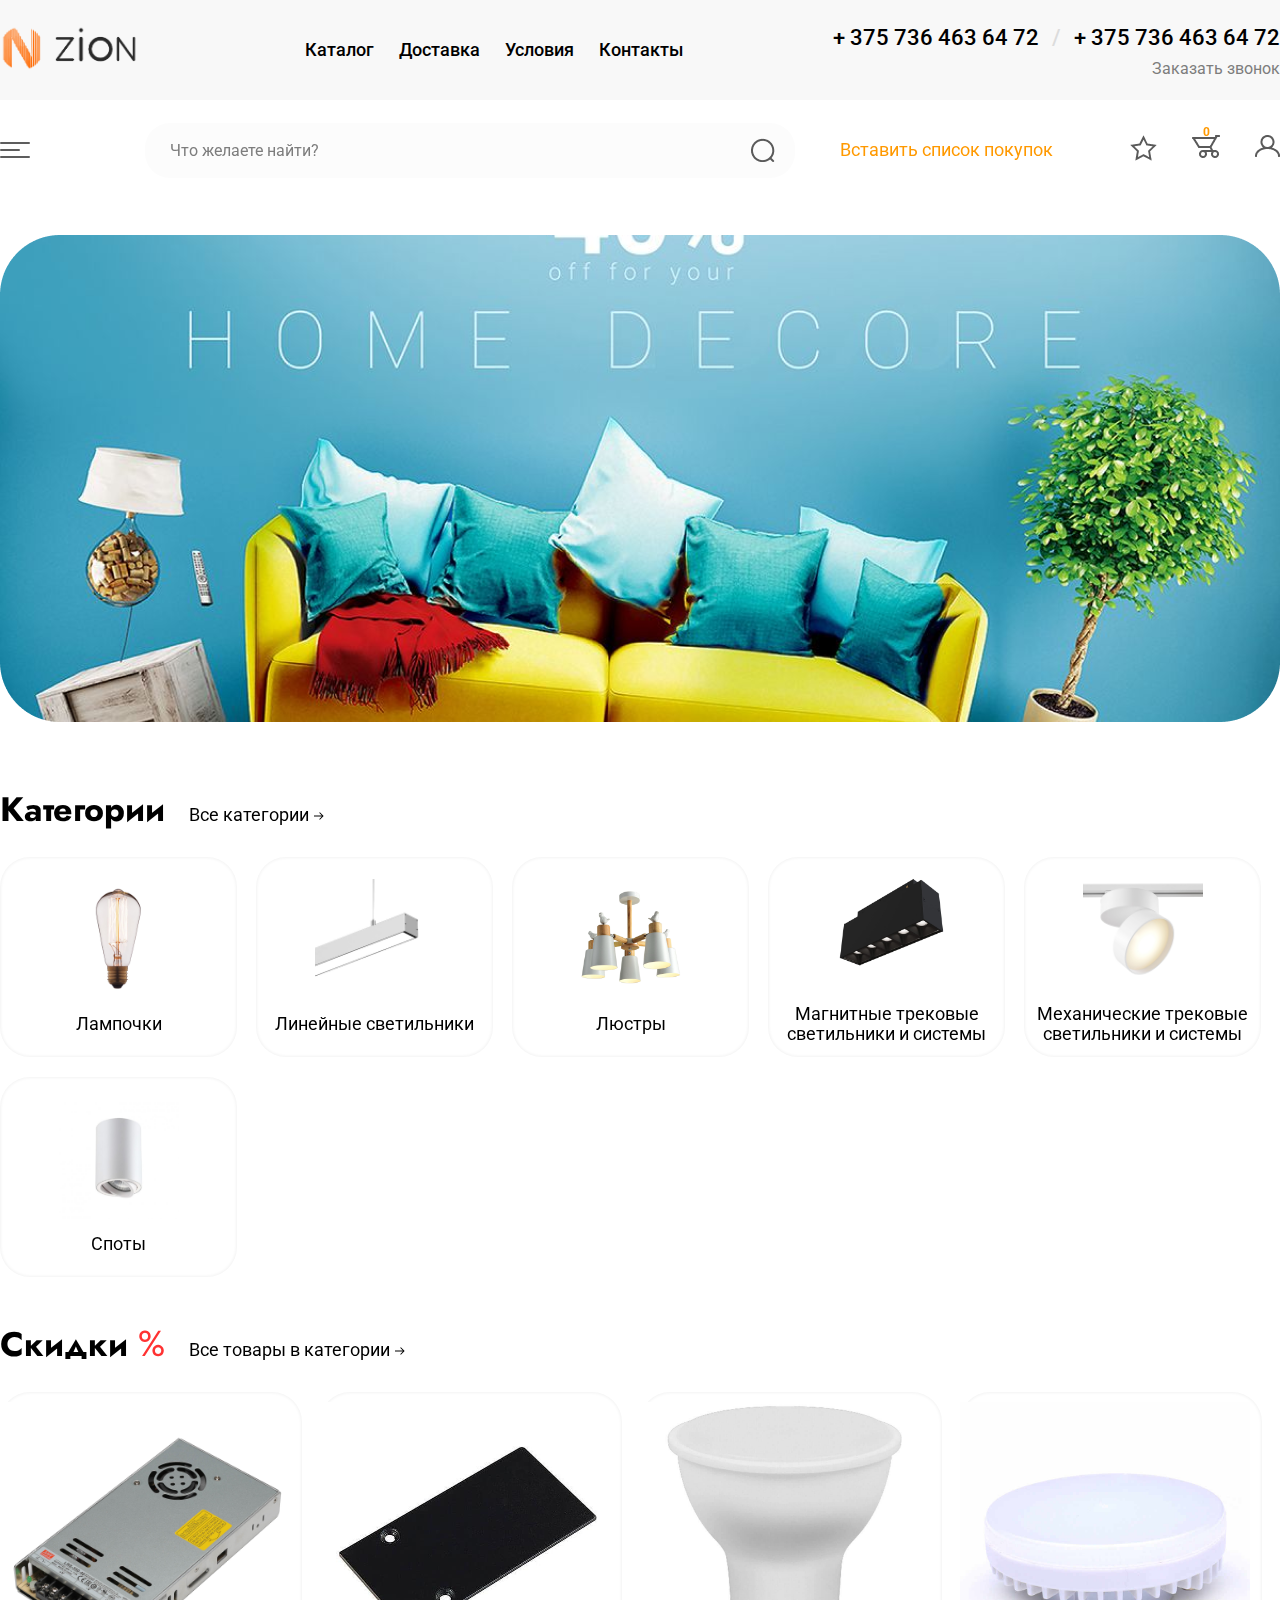
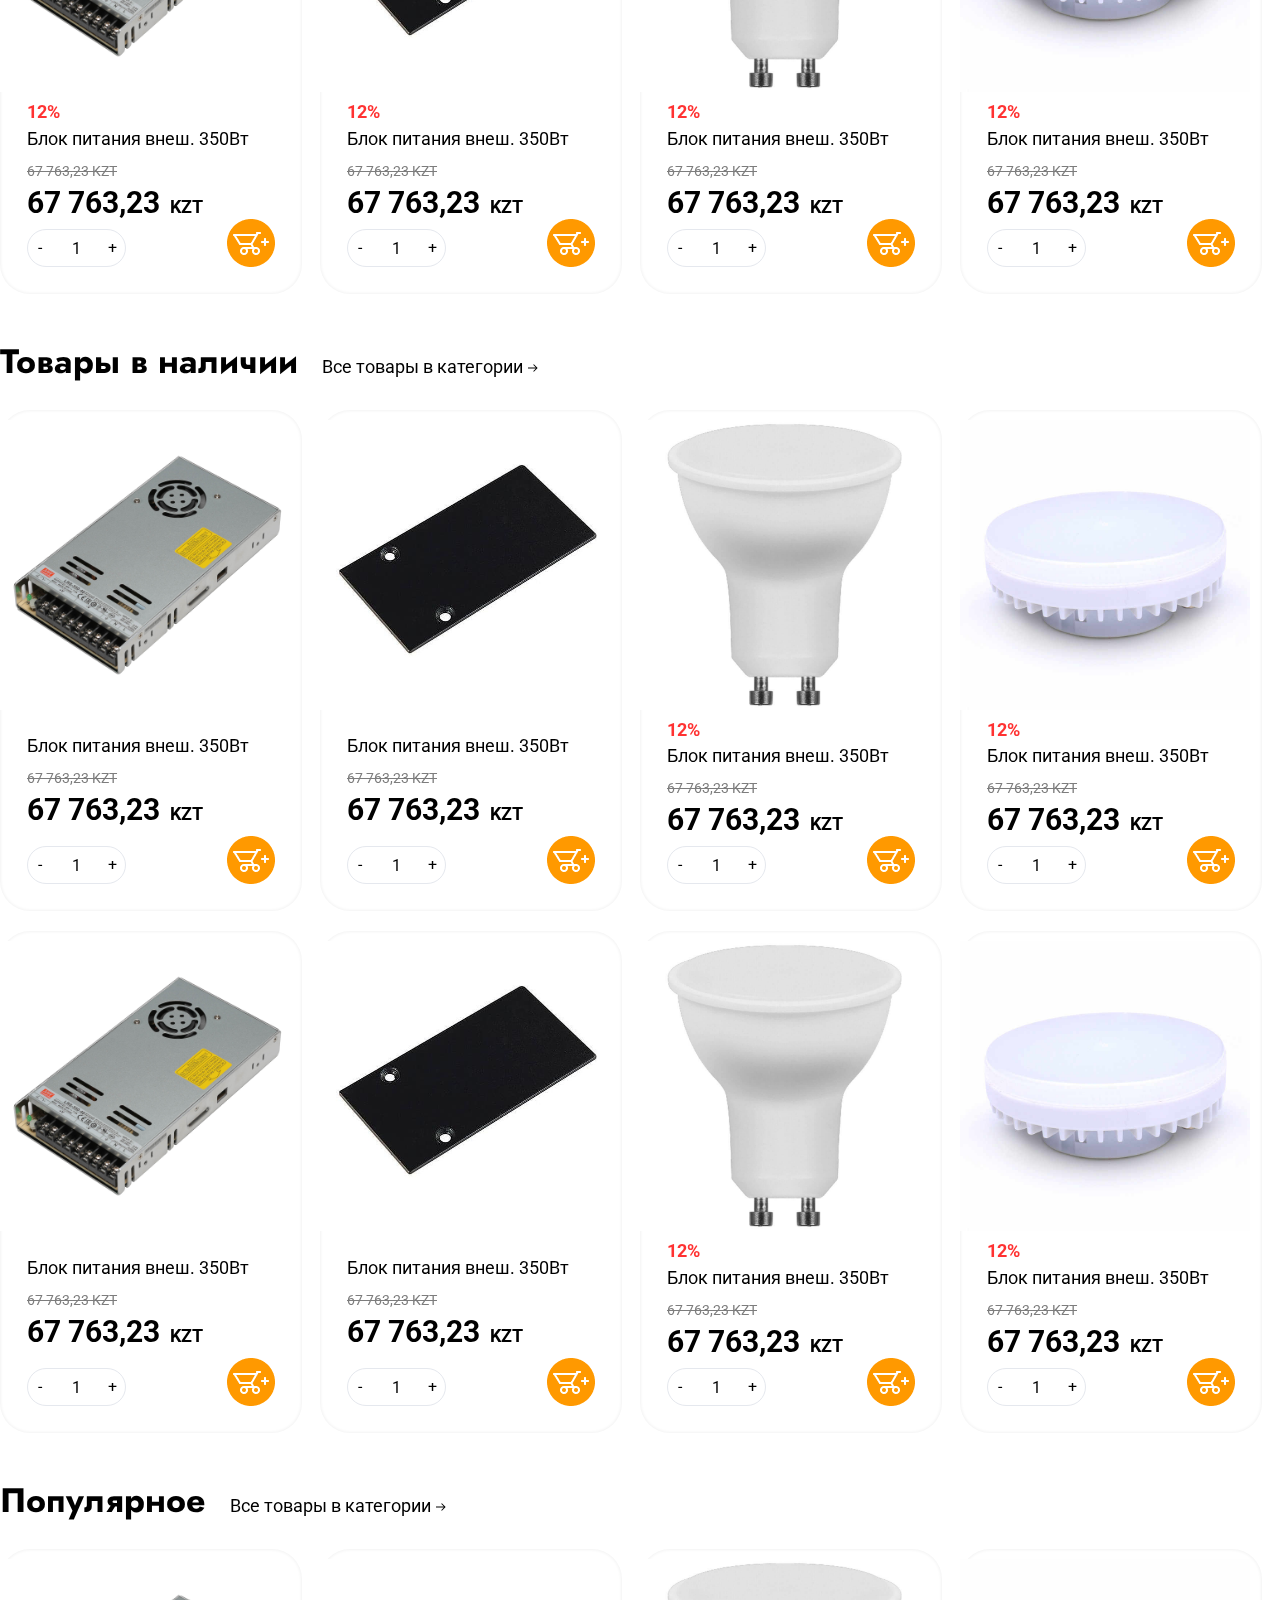
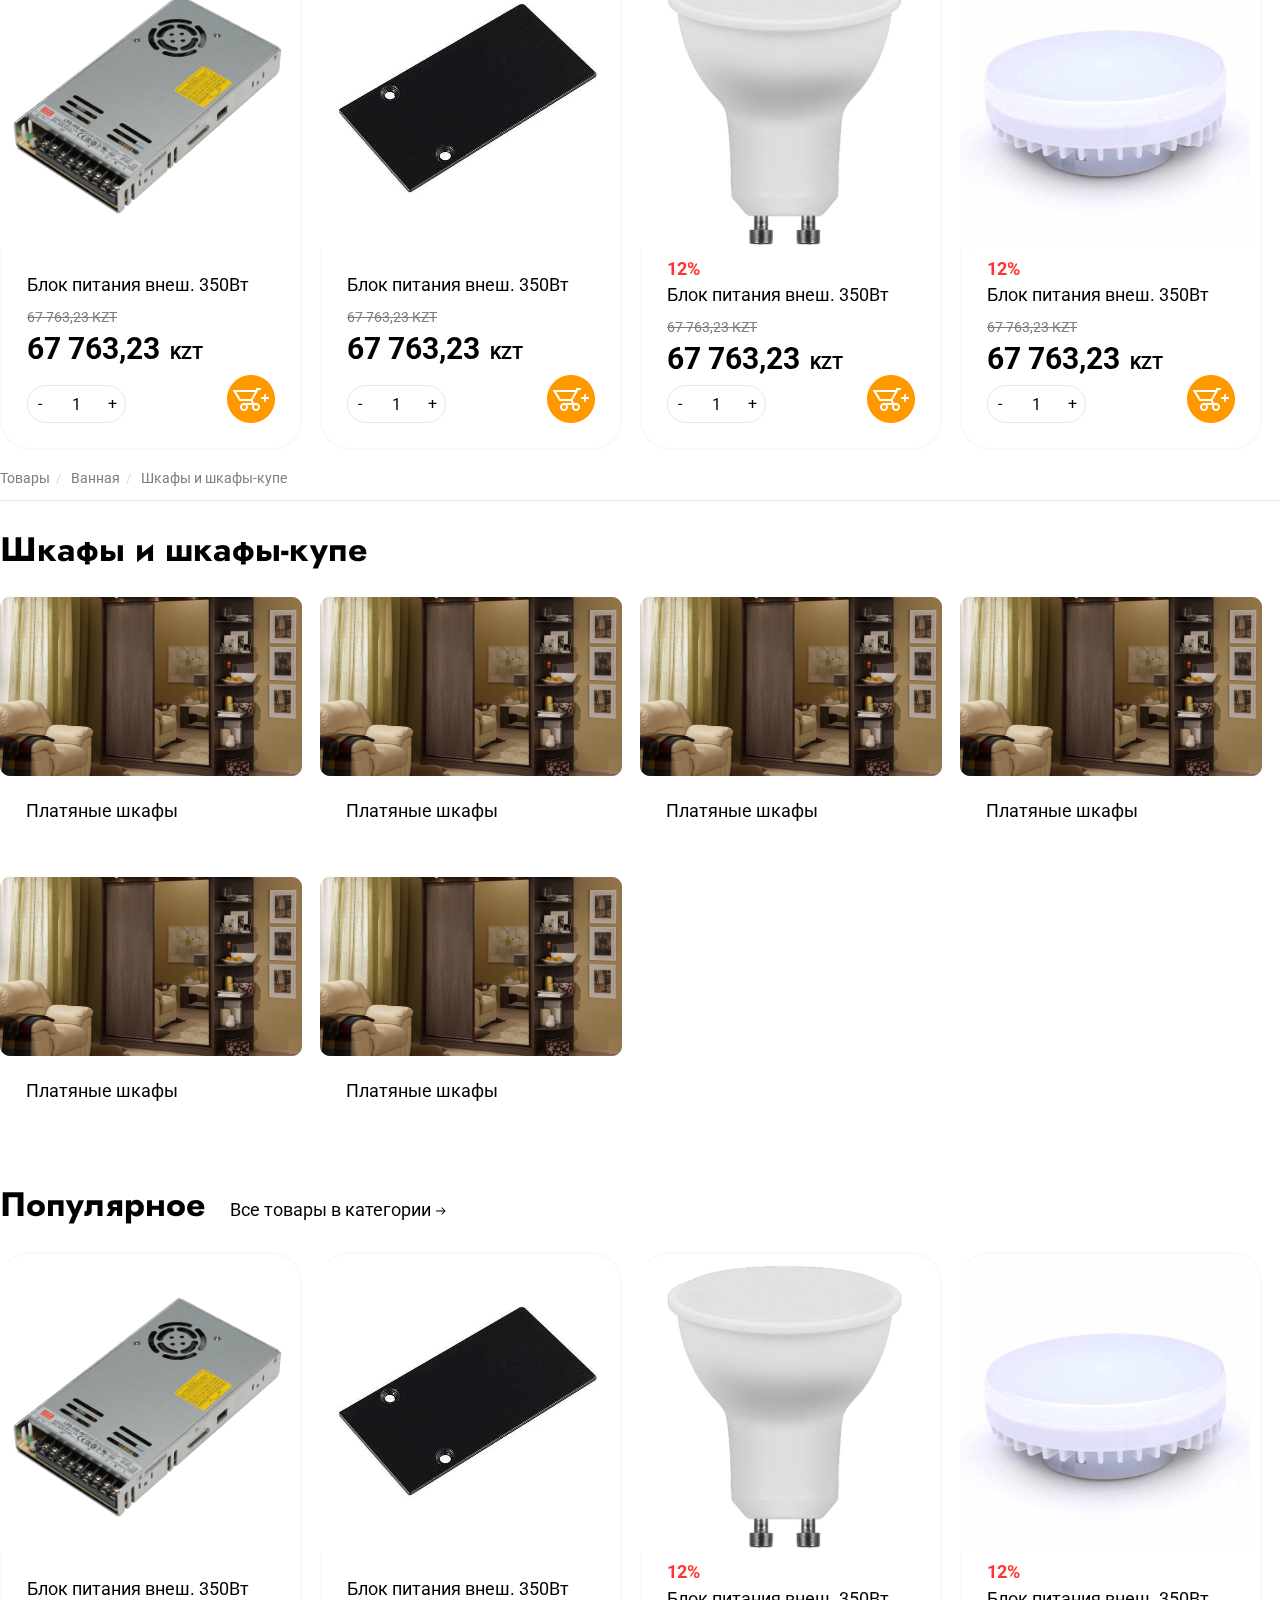
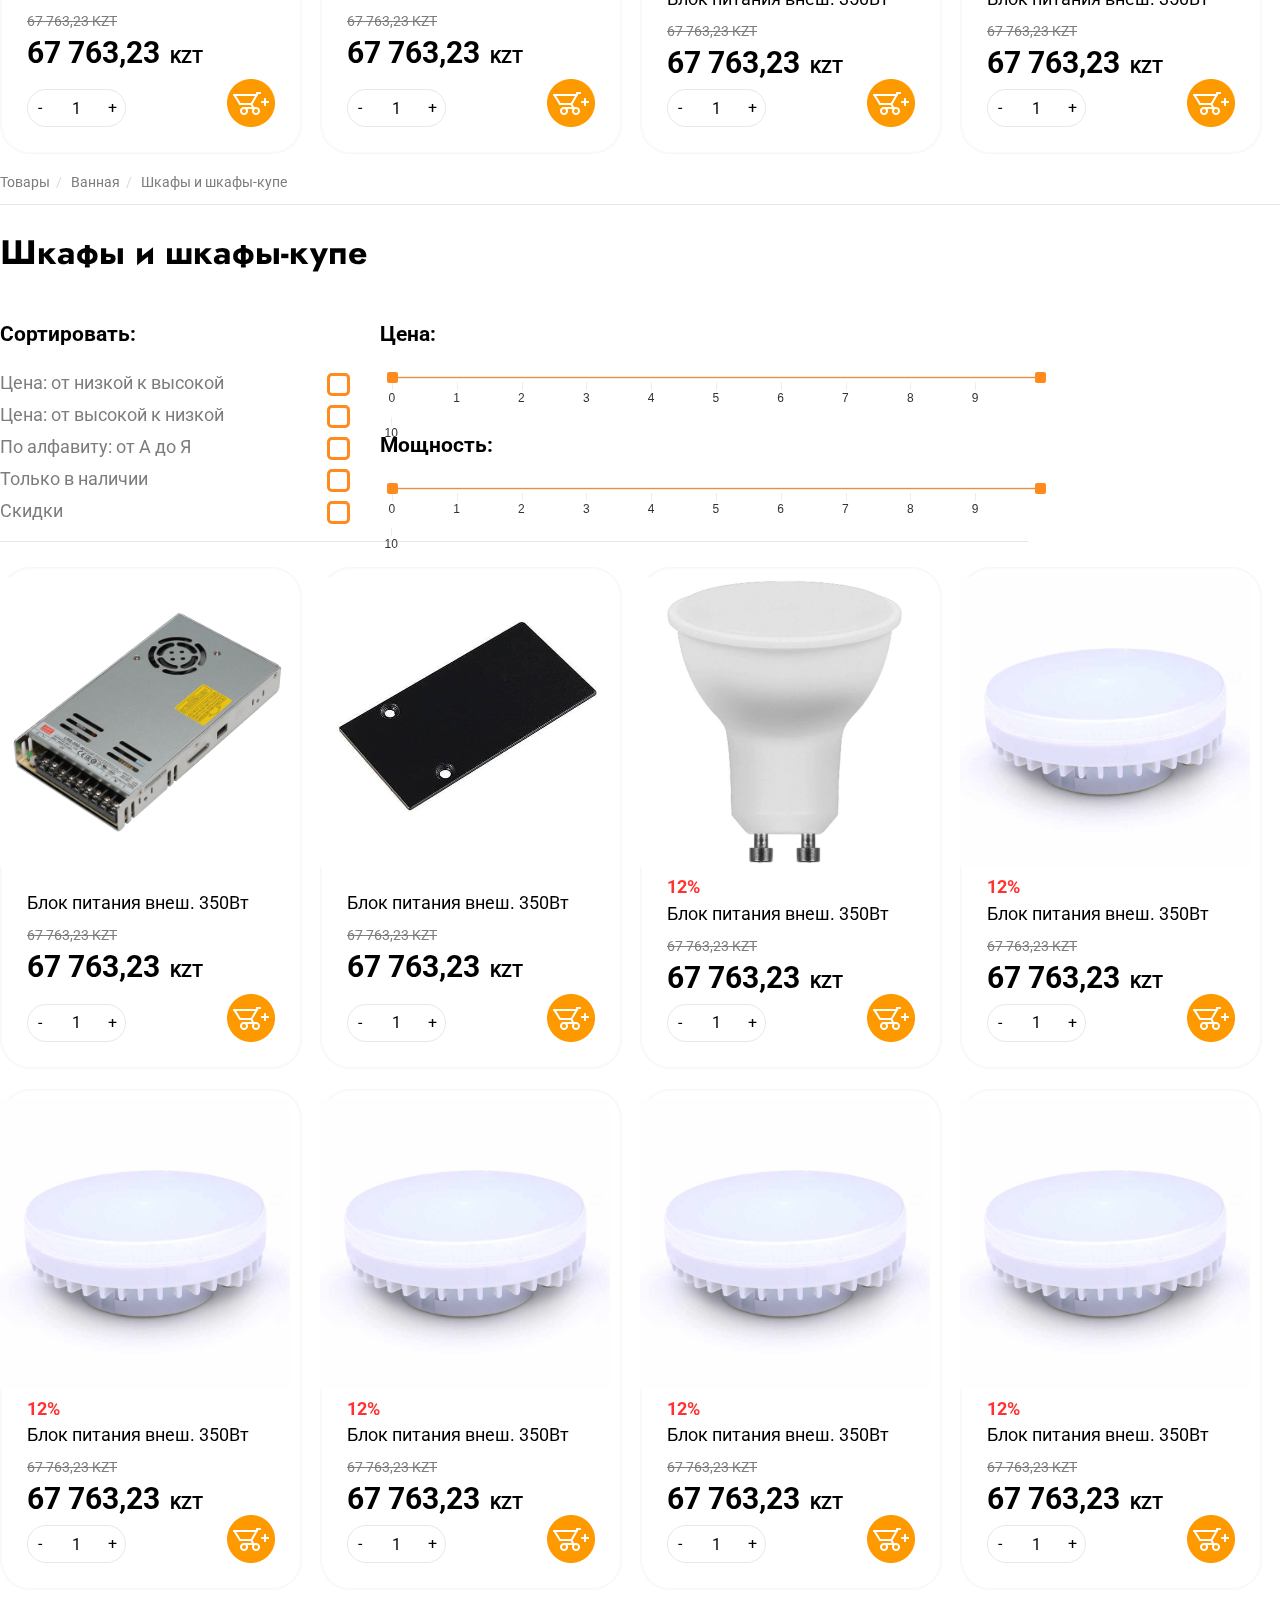
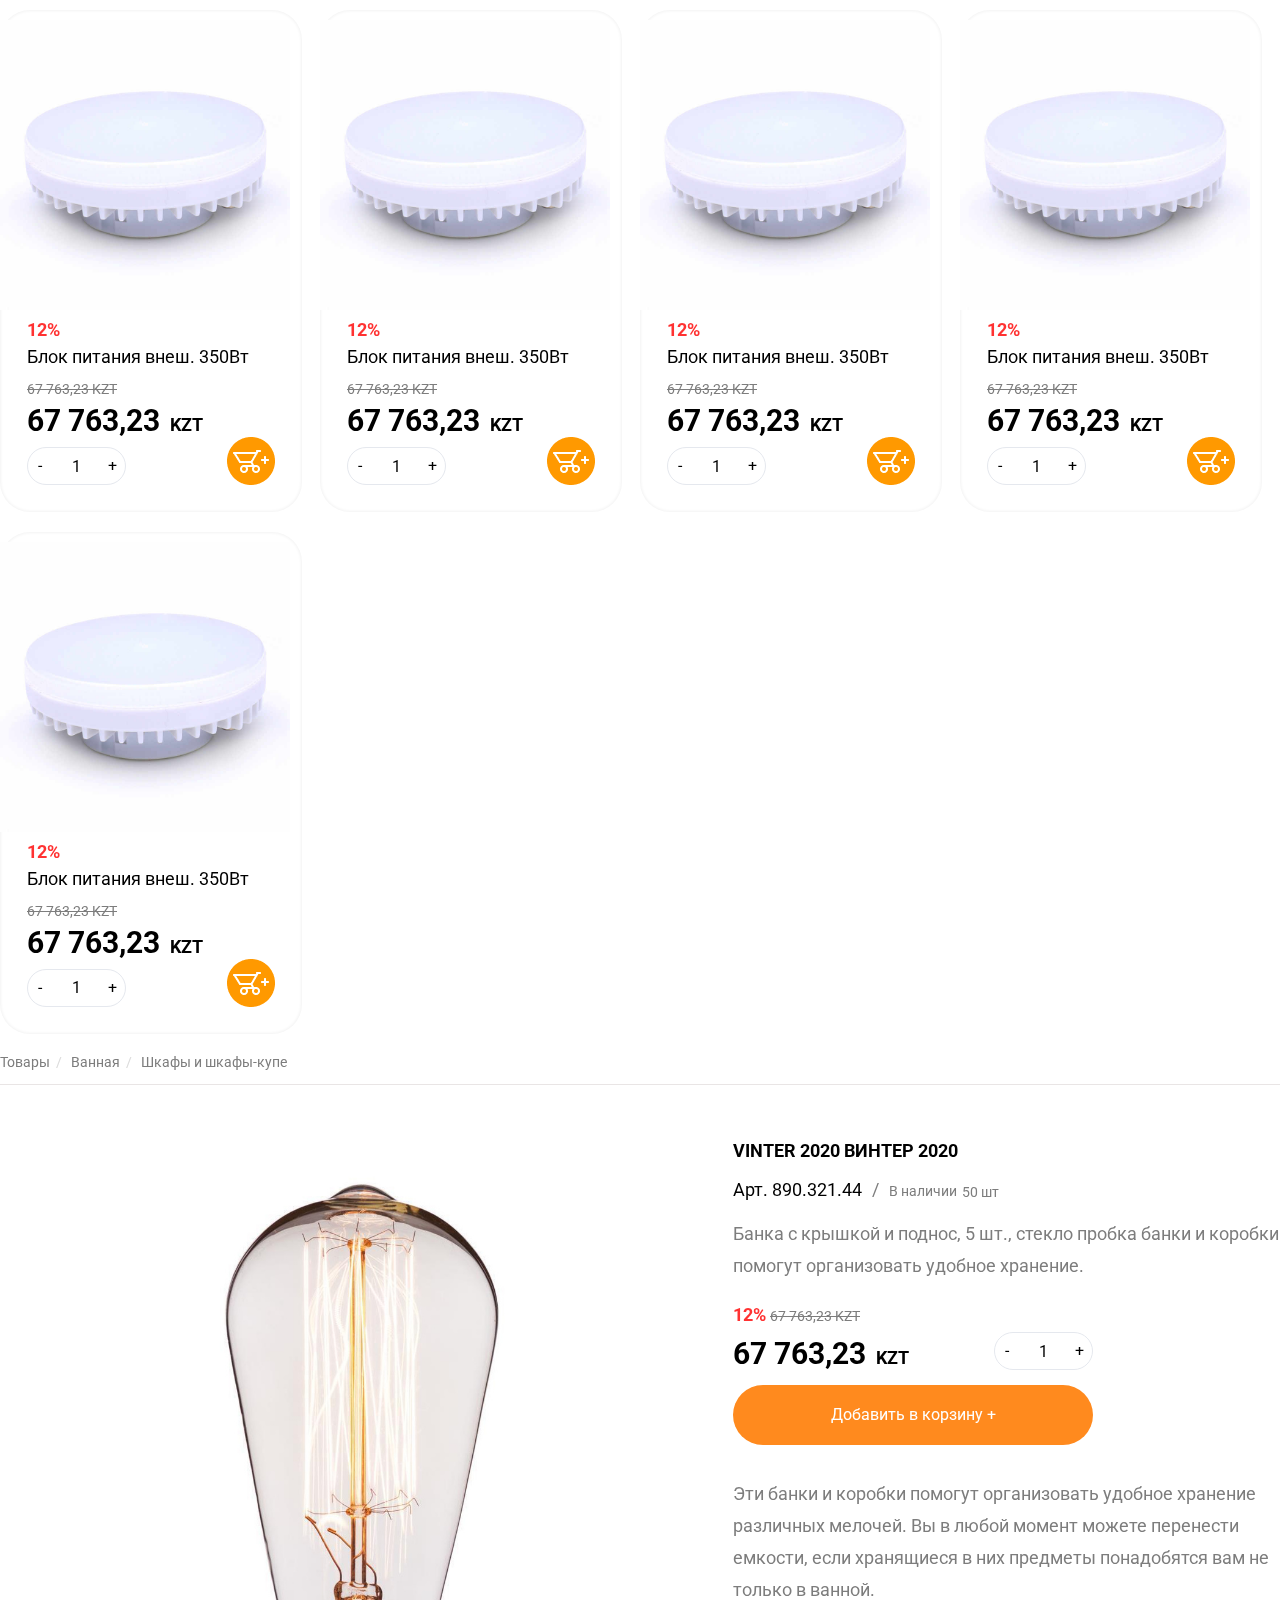
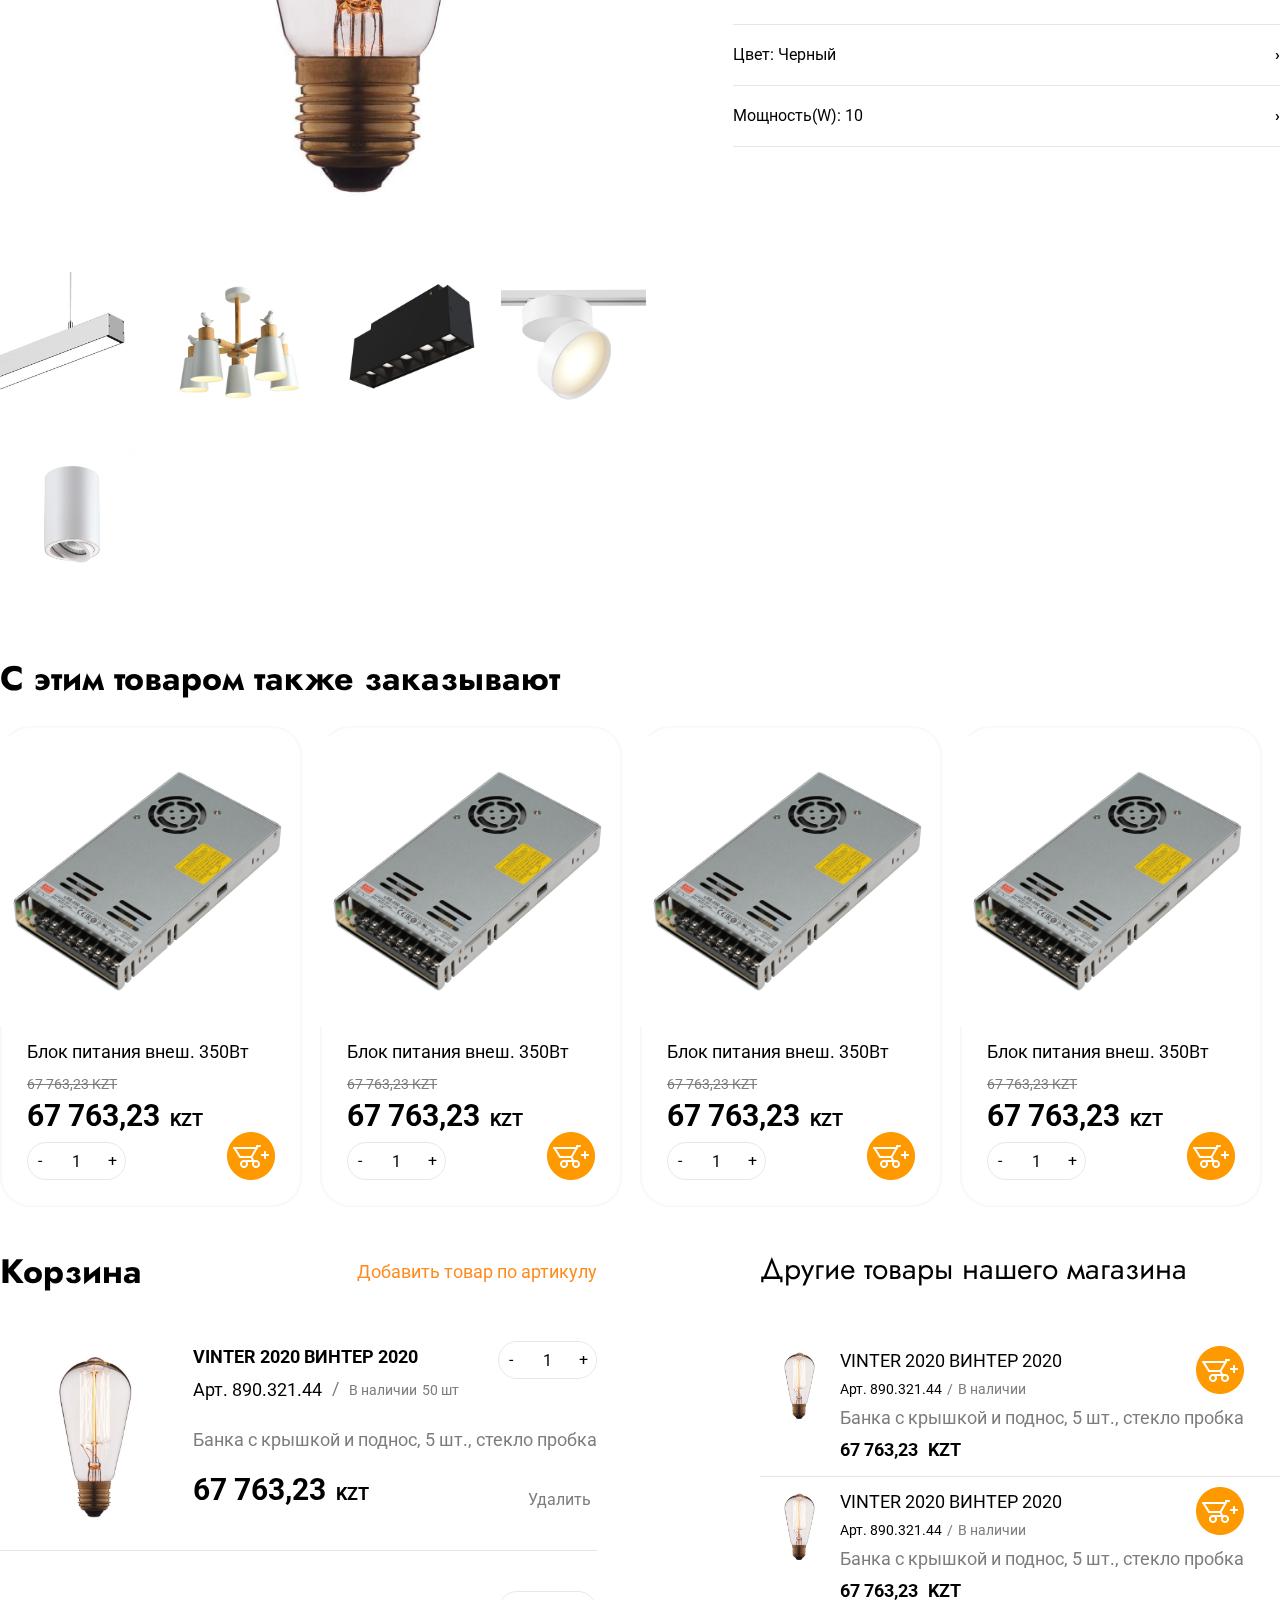
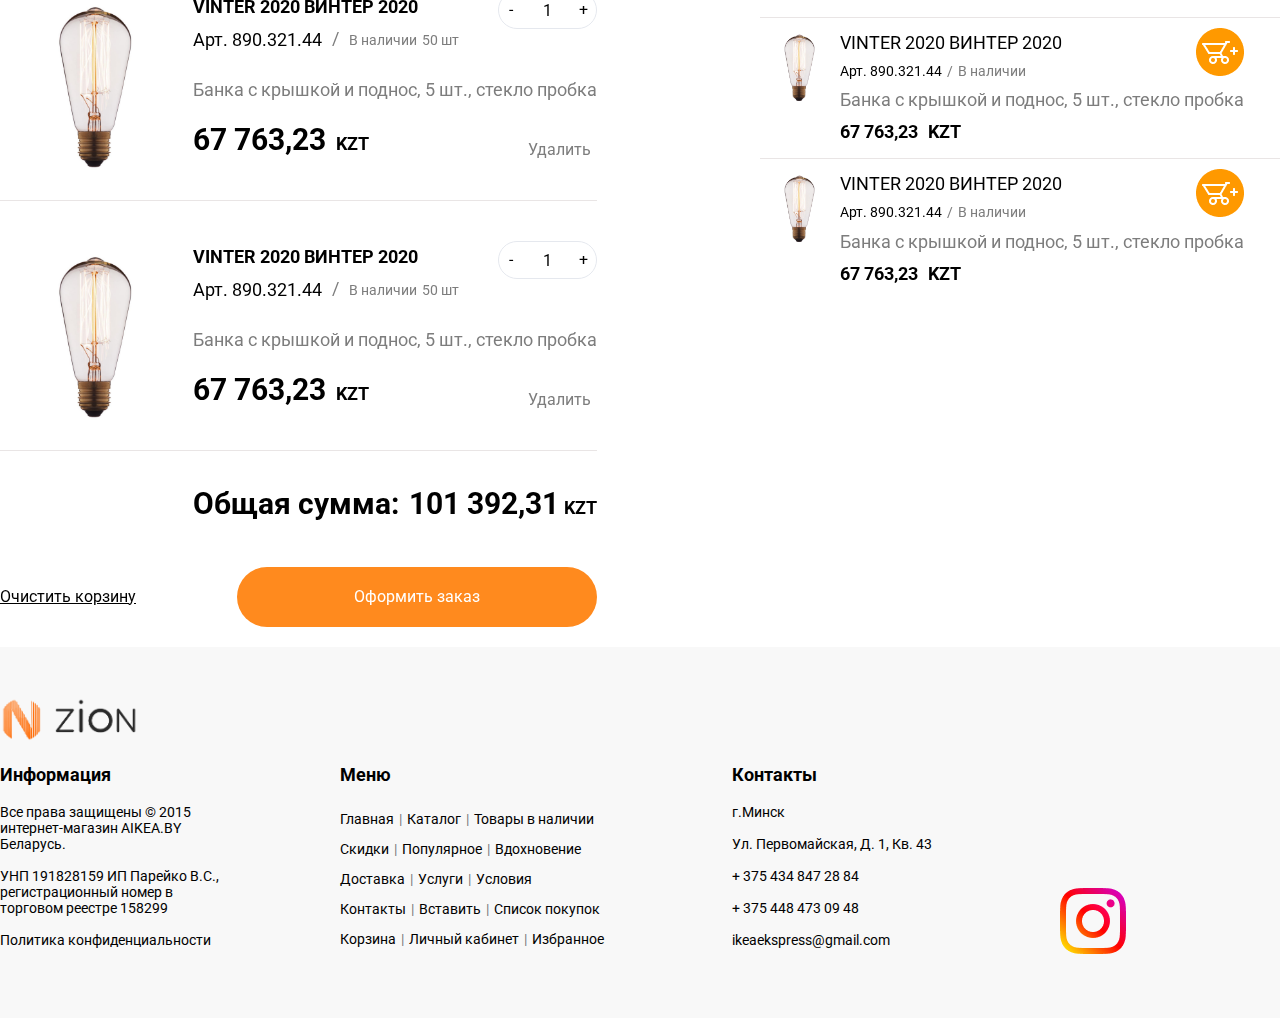
==== commit 624766c2: "feat: open commented sections for demo" ====
--- a/index.html
+++ b/index.html
@@ -89,10 +89,10 @@
     </header>
     <main class="main">
         <!-- слайдер START -->
-        <!-- <section class="slider">
+         <section class="slider">
             <img src="assets/img/slide1.png" alt="">
             <ul class="slider__items"></ul>
-        </section> -->
+        </section> 
         <!-- слайдер START -->
 
         <!-- статьи, параграфы, описания START-->
@@ -164,7 +164,7 @@
         <!-- статьи, параграфы, описания END-->
 
         <!-- главная страница START -->
-        <!-- <section class="mainpage"> 
+         <section class="mainpage"> 
             <div class="categories-wrapper">
                     <h2 class="body-title">Категории</h2>
                     <span class="mainpage__category-toggler">Все категории</span>
@@ -532,11 +532,11 @@
                     </div>
                 </div>
             </div>
-        </section>  -->
+        </section> 
         <!-- главная страница END -->
 
         <!-- страница всех категорий, хлебные крошки START -->
-        <!-- <section class="categories">
+         <section class="categories">
             <div class="breadcrumbs">
                 <span class="breadcrumbs__element">Товары</span>
                 <span class="breadcrumbs__element">Ванная</span>
@@ -654,11 +654,11 @@
                     </div>
 
                 </div>
-        </section> -->
+        </section> 
         <!-- страница всех категорий, хлебные крошки END -->
 
         <!-- страница одной категории, хлебные крошки, фильтры, UXUI START -->
-        <!--  <section class="categories">
+          <section class="categories">
             <div class="breadcrumbs">
                 <span class="breadcrumbs__element">Товары</span>
                 <span class="breadcrumbs__element">Ванная</span>
@@ -972,11 +972,11 @@
                         </div>
                     </div>
                 </div>
-        </section>  -->
+        </section>  
         <!-- страница всех категорий, хлебные крошки END -->
 
         <!-- страница одного товара START -->
-            <!-- <section class="single-product">
+             <section class="single-product">
                 <div class="breadcrumbs">
                     <span class="breadcrumbs__element">Товары</span>
                     <span class="breadcrumbs__element">Ванная</span>
@@ -1120,7 +1120,7 @@
                     </div>
                 </div>
                 
-            </section> -->
+            </section> 
         <!-- страница одного товара END-->
 
         <!-- страница корзины START -->
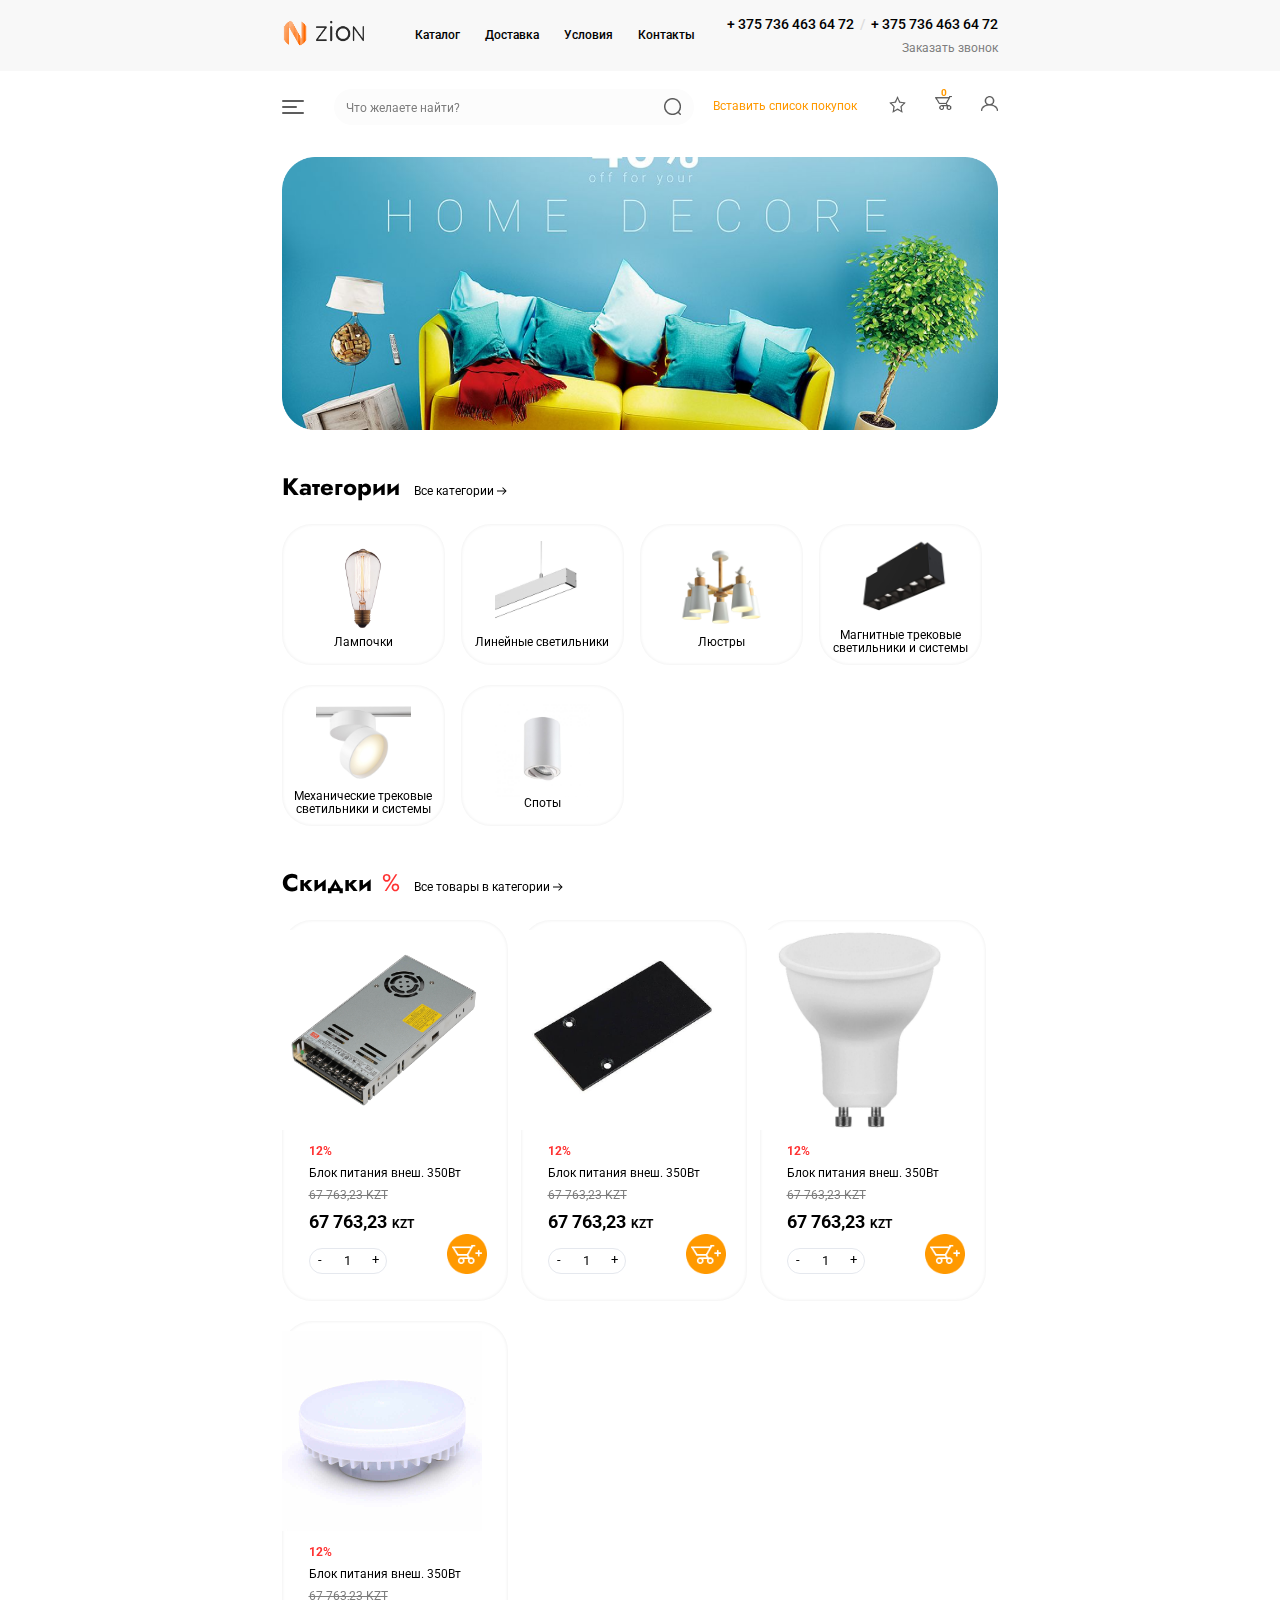
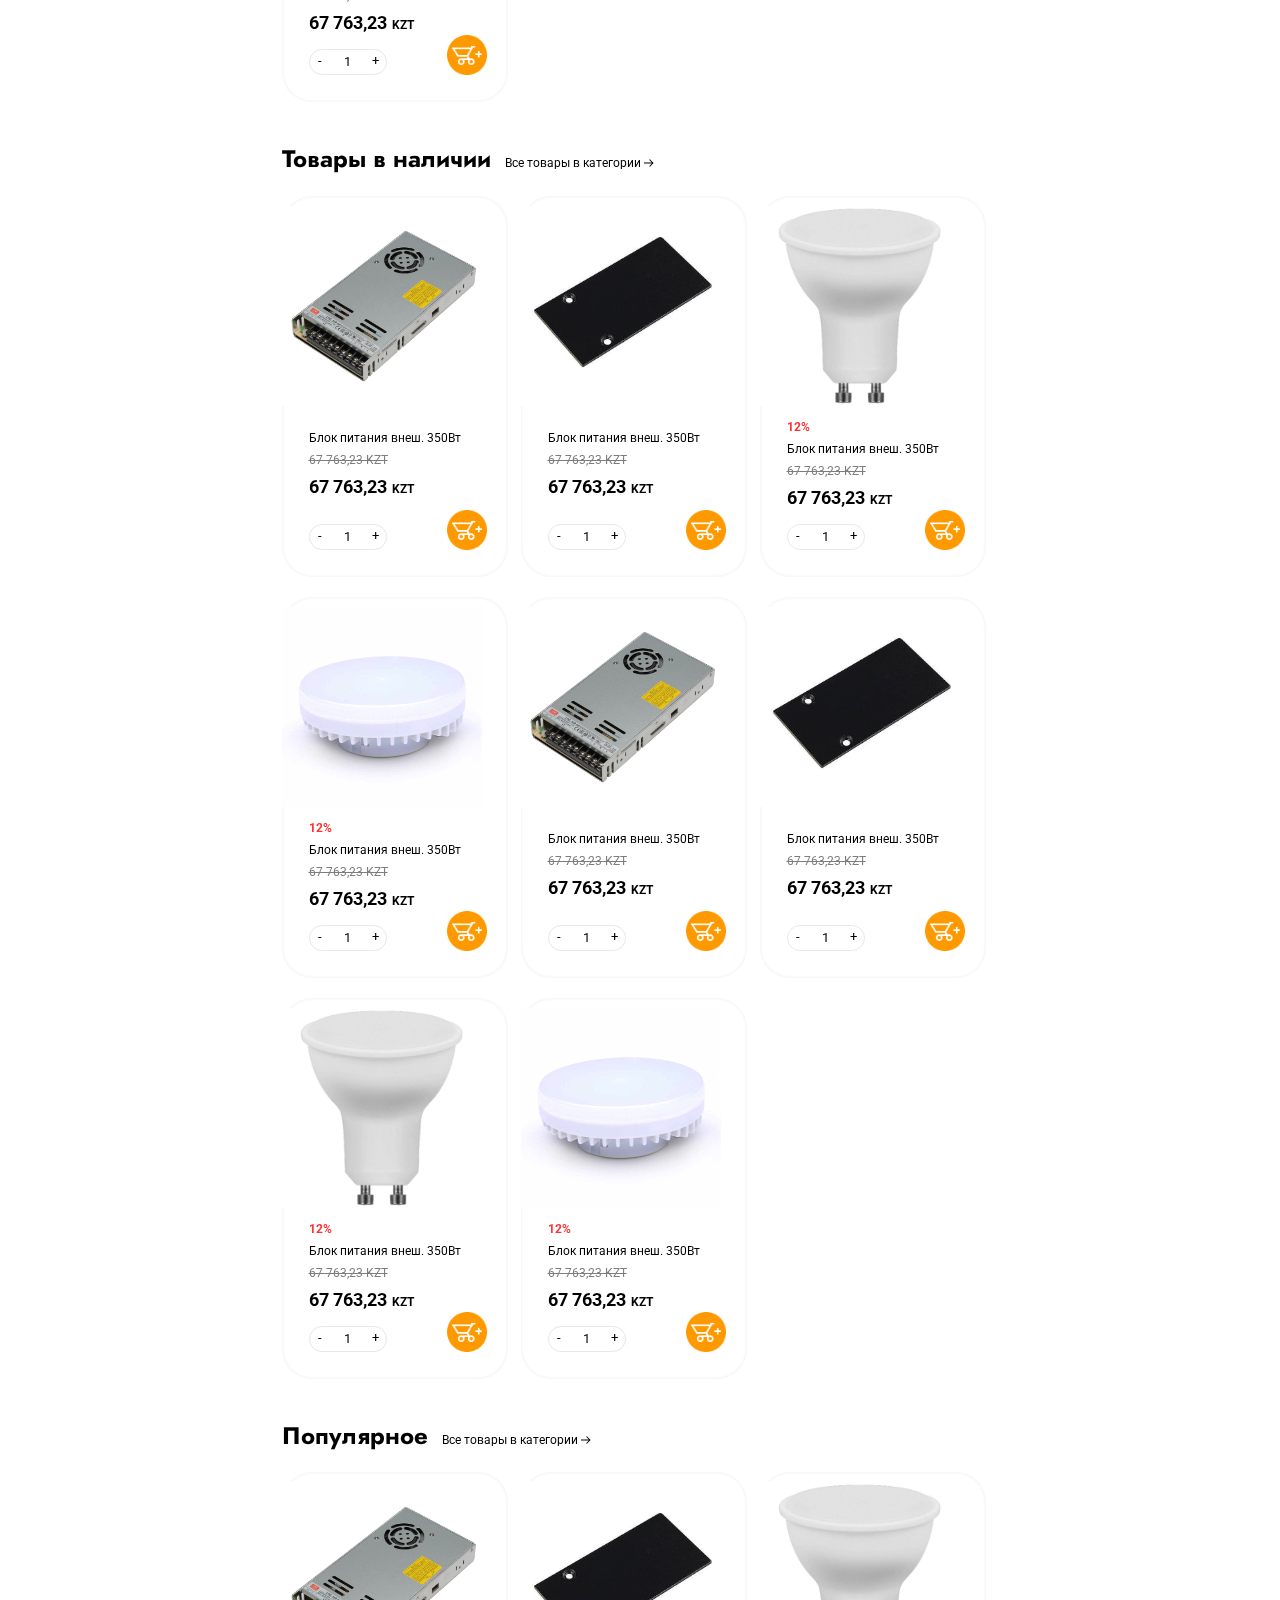
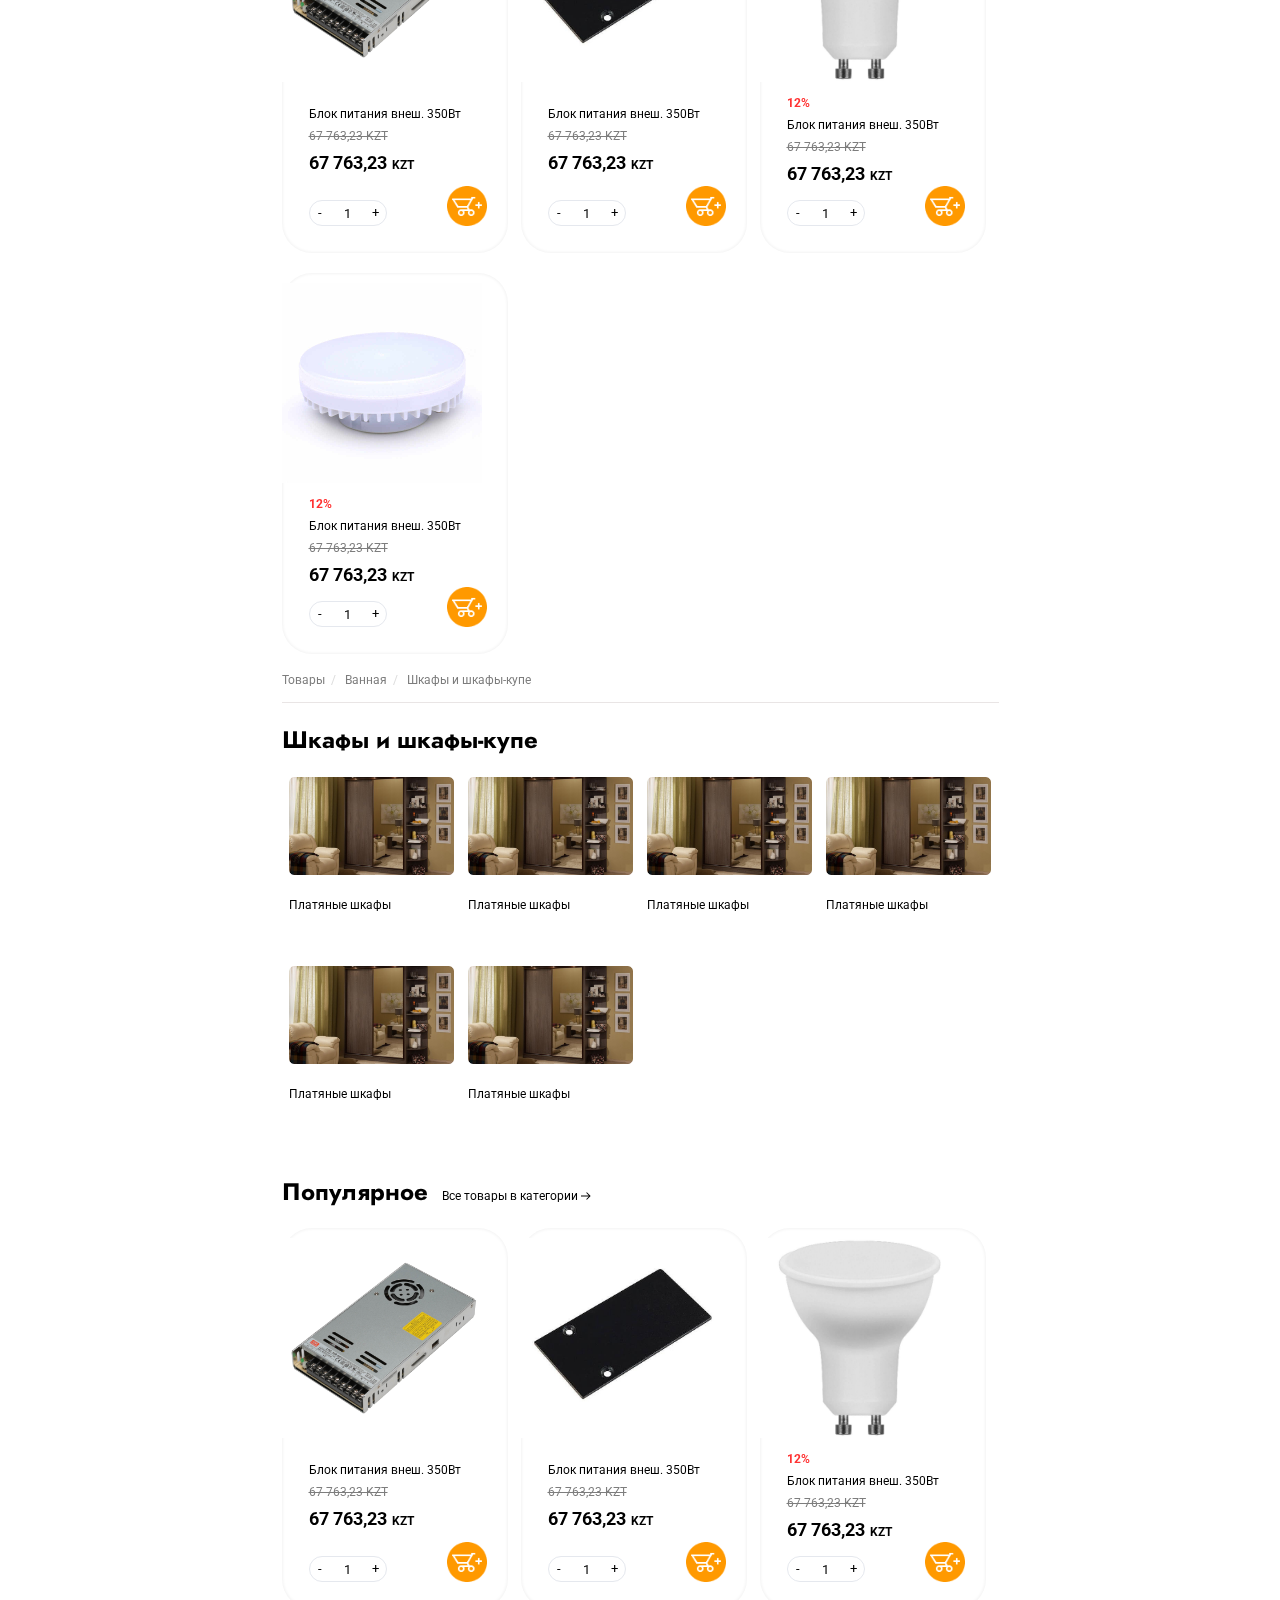
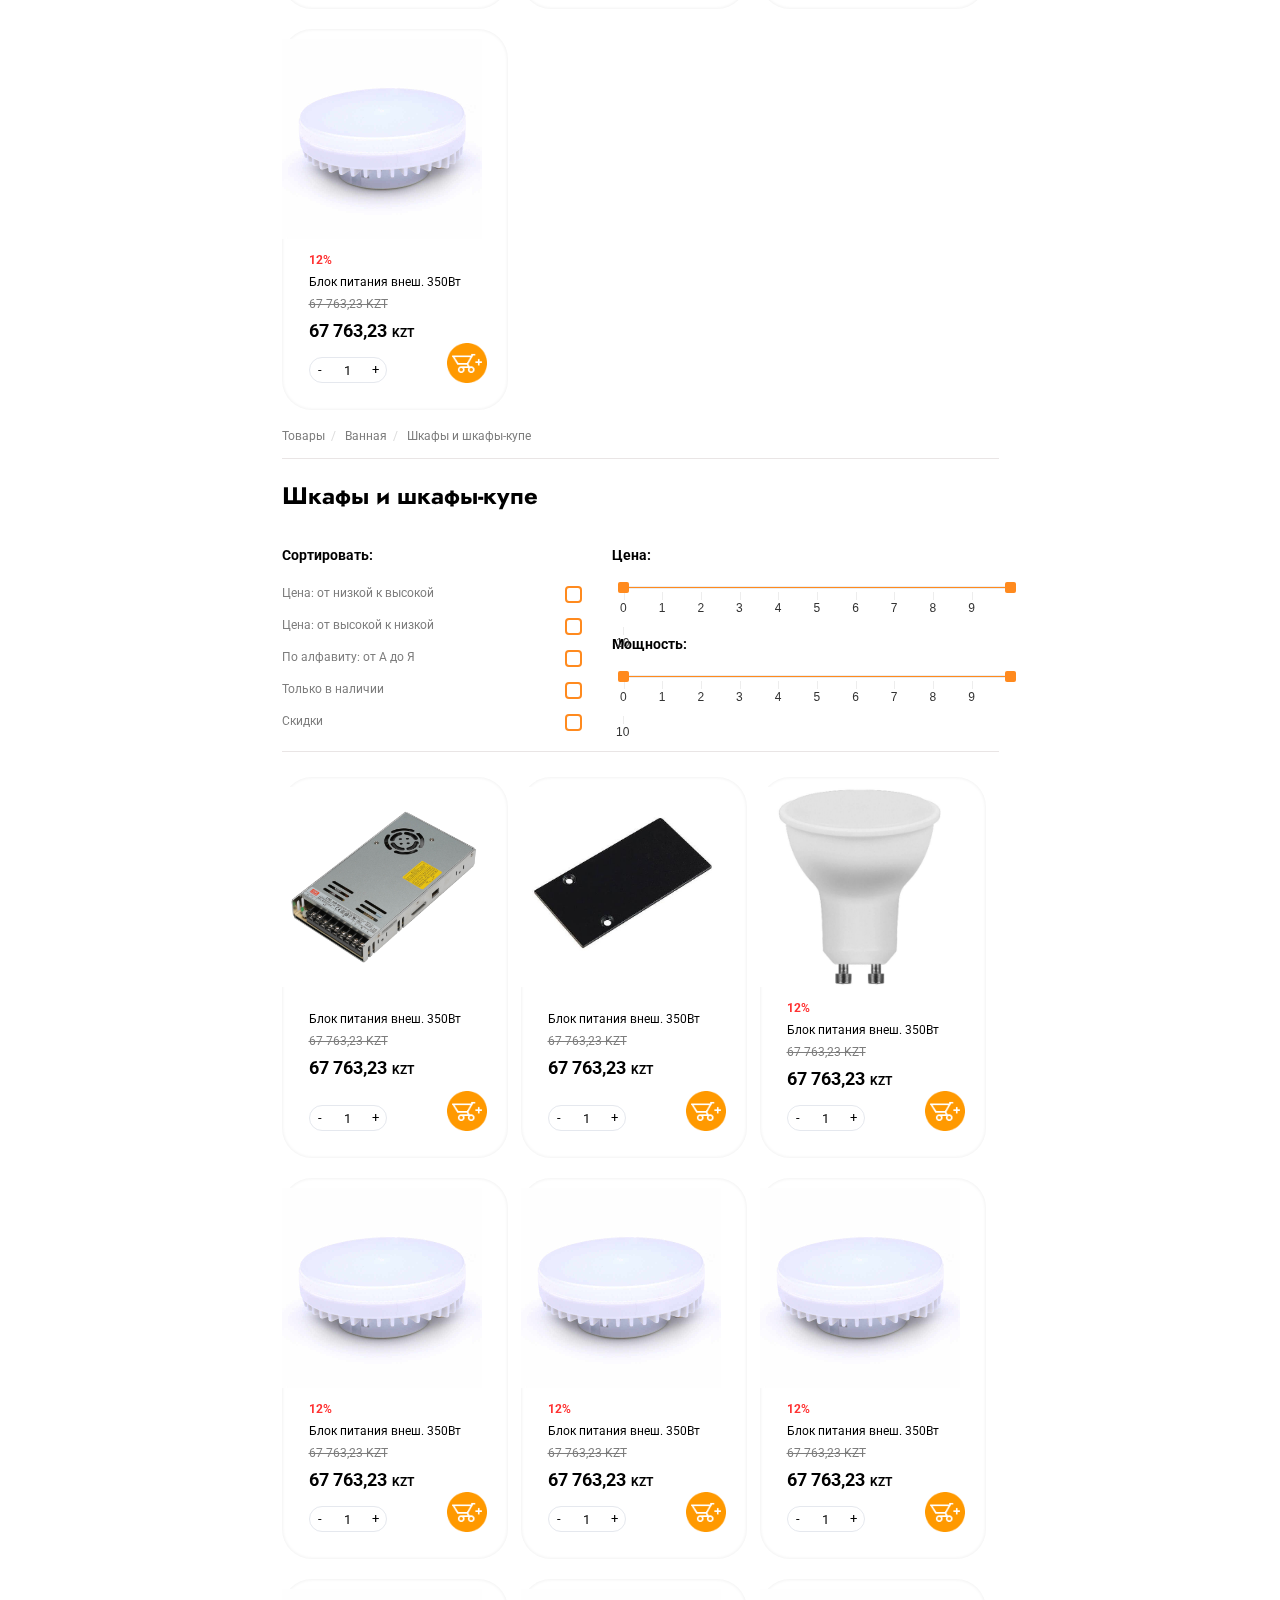
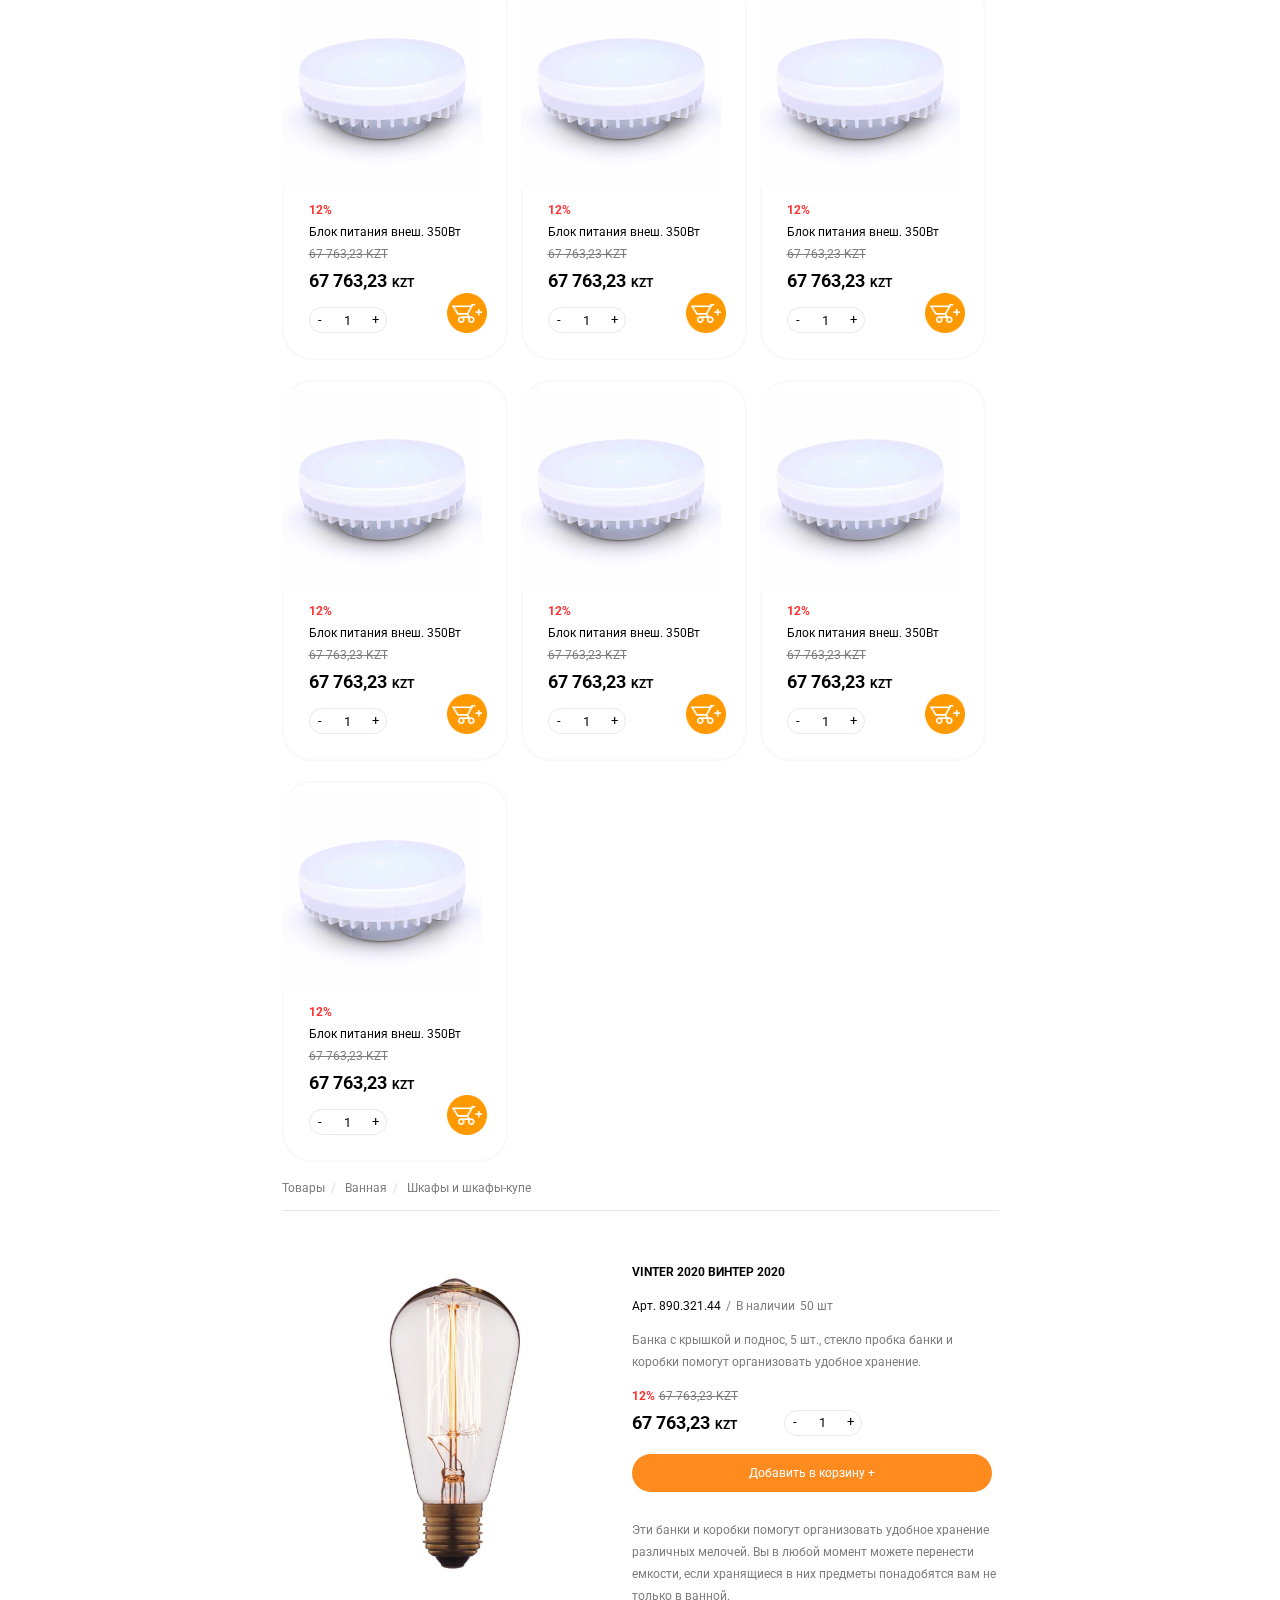
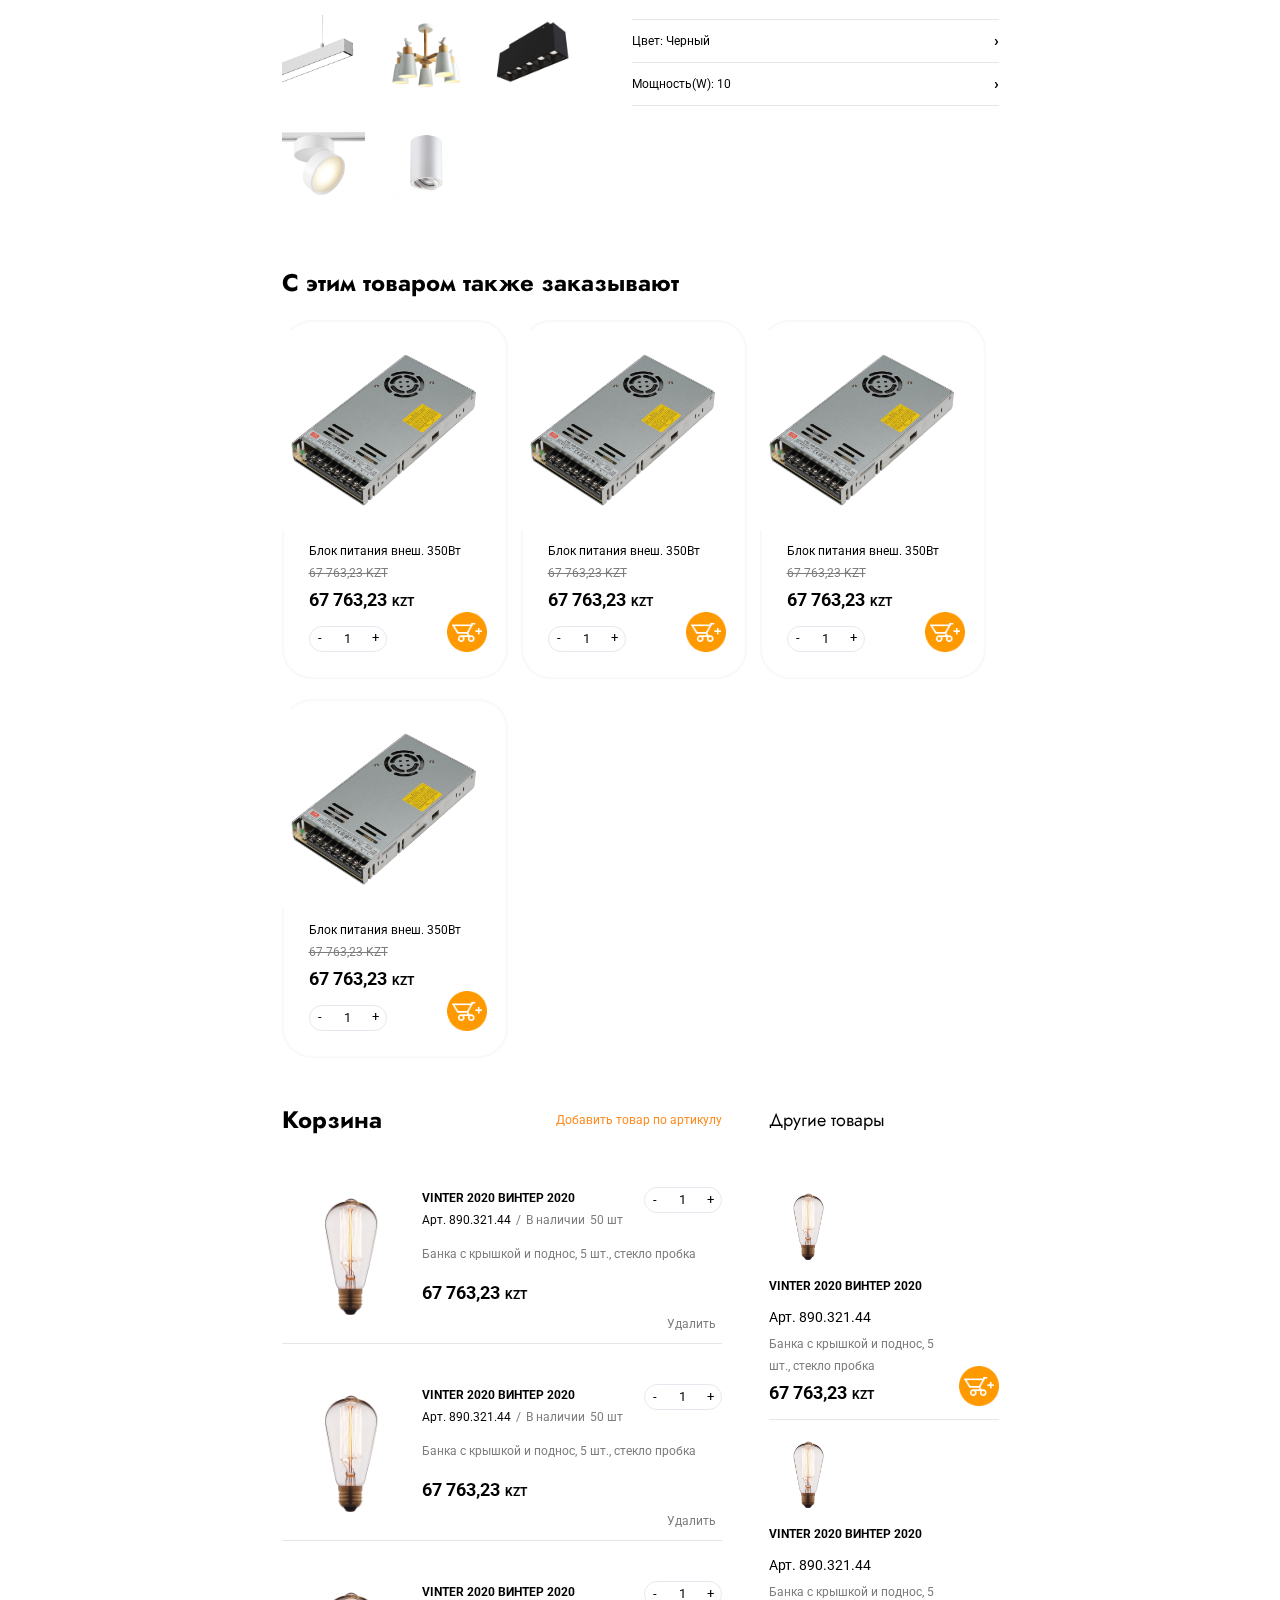
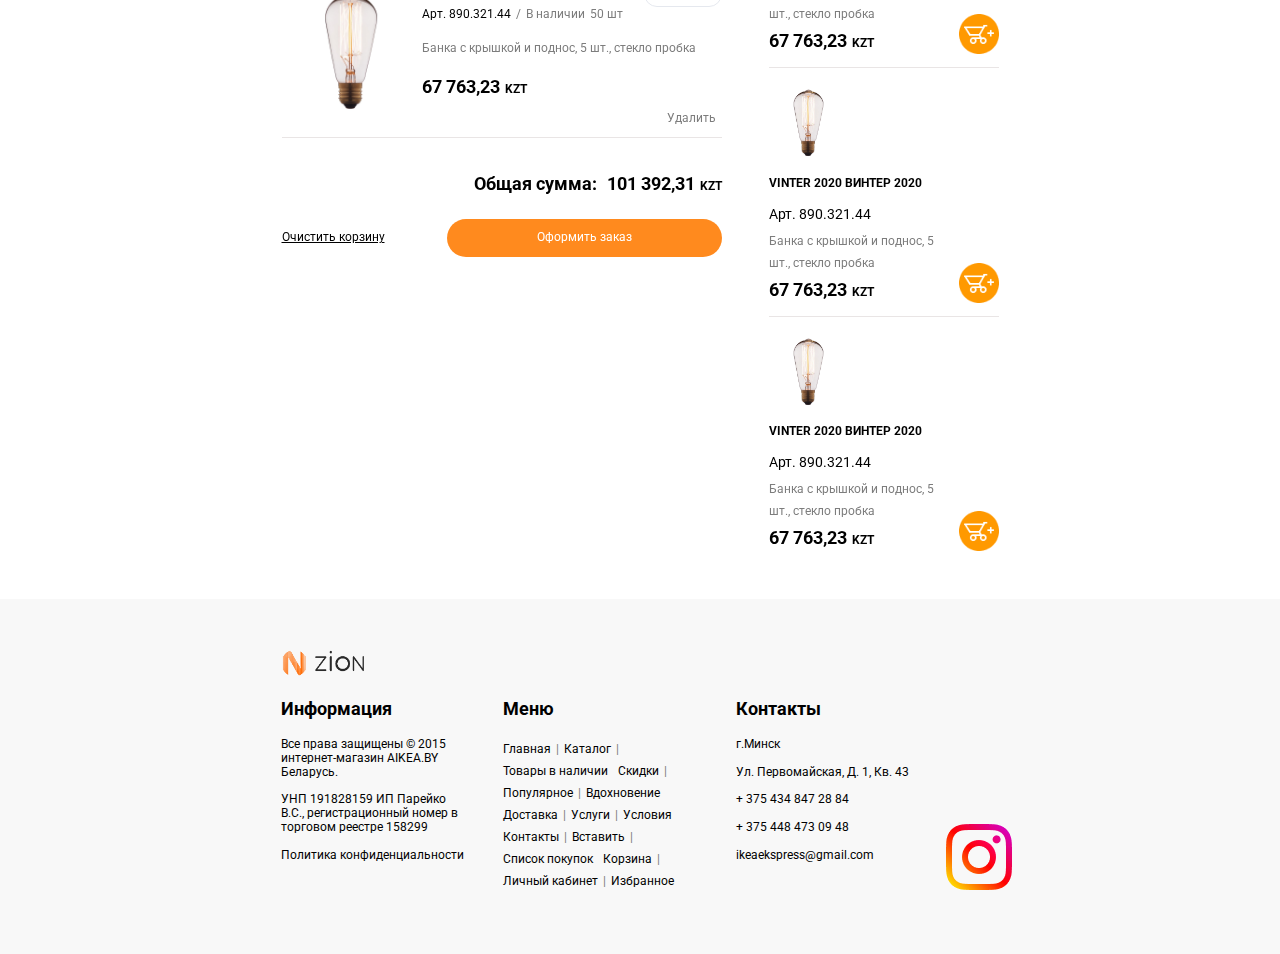
==== commit 5a3d614d: "feat: add tablet 768px-1280px mediaqueries" ====
--- a/index.html
+++ b/index.html
@@ -96,7 +96,7 @@
         <!-- слайдер START -->
 
         <!-- статьи, параграфы, описания START-->
-        <!-- <section class="article">
+         <!-- <section class="article">
             <h2 class="body-title">Акция!</h2>
             <p class="regular-text">
                 Мы увозим товары из магазинов IKEA и привозим их в Ваш дом.<br>
@@ -1235,7 +1235,7 @@
 
             <aside class="featured">
                 <h3 class="featured-title">
-                    Другие товары нашего магазина
+                    Другие товары
                 </h3>
                 <div class="featured__element">
                     <div class="featured__image-wrapper">
--- a/style.css
+++ b/style.css
@@ -670,7 +670,6 @@
     }
 
     .filter__range {
-        /* max-width: 700px; */
         width: 100%;
     }
 
@@ -680,7 +679,6 @@
     }
 
     .filter__price {
-        /* max-width: 80%; */
     }
 
     /* FILTER END */
@@ -851,7 +849,11 @@
         border-bottom: 1px solid #E9E5E5;
     }
 
-    
+    .cart__element-info {
+        height: 100%;
+        display: flex;
+        flex-direction: column;
+    }
 
     .cart__image img {
         max-width: 193px;
@@ -868,6 +870,10 @@
         margin: 0;
         padding: 0;
         line-height: 0;
+    }
+
+    .instock-quantity {
+        font-size: 12px;
     }
 
     .cart__element .delete {
@@ -892,12 +898,11 @@
         display: flex;
         flex-direction: row;
         border-bottom: 1px solid #E9E5E5;
-        padding: 10px 0;
-    }
-
-    .featured__element:first-child {
-        padding-top: 0;
-    }
+        box-sizing: border-box;
+        padding-bottom: 10px;
+        margin-bottom: 15px;
+    }
+
 
     .featured__element:last-child {
         border-bottom: 0;
@@ -1185,9 +1190,584 @@
    background-color: rgb(255, 139, 30);
 }
 
-/* 
-@media (max-width: 768px)  {
-    section {
+ 
+@media (min-width: 768px) and (max-width: 1280px)  {
+    
+    .header__section-bottom,
+    .header__section-top,
+    .slider,
+    .slider img,
+    .categories-cards,
+    .product-card,
+    .breadcrumbs,
+    .single-product__wrapper,
+    .cart,
+    .footer {
+        -webkit-transition: all 0.3s ease-in-out;
+        -moz-transition: all 0.3s ease-in-out;
+        -o-transition: all 0.3s ease-in-out;
+        transition: all 0.3s ease-in-out;
+    }
+
+    .header__section-bottom,
+    .header__section-top {
+        width: 717px;
+        height: 71px;
+    }
+
+    .logo {
+        max-width: 97px;
+        max-height: 28px;
+    }
+
+    .header__phone-numbers {
+        font-size: 14px;
+        max-width: 286px;
+    }
+
+    .header__call,
+    .header__menu,
+    .search-input::placeholder,
+    .header__product-list {
+        font-size: 12px;
+    }
+
+    .header__bottom-wrapper {
+        max-width: 286px;
+    }
+
+    .header__user {
+        max-width: 110px;
+    }
+
+    .header__user img {
+        max-width: 18px;
+        max-height: 18px;
+    }
+
+    .header__contacts-wrapper {
+        justify-content: center;
+    }
+
+    .search-input {
+        height: 36px;
+        max-width: 360px;
+        padding-left: 12px;
+    }
+
+
+    .search-input__button {
+        top: 9px;
+        right: 32px;
+        max-width: 17px;
+        max-height: 17px;
+        background-image: url('assets/img/search-tab.png');
+    }
+
+    .cart-counter {
+        left: 35%;
+        bottom: 19px;
+        font-size: 10px;
+    }
+
+    /* BURGER MENU  */
+
+    .burger-menu {
+        padding: 0;
+        margin: 0;
+        width: 22px;
+        border: 0;
+        outline: 0;
+        background-color: transparent;
+        display: flex;
+        flex-direction: column;
+        height: 16px;
+        justify-content: space-around;
+        cursor: pointer;
+    }
+    
+    .burger-menu__dash {
+        width: 15px;
+        height: 2px;
+        border-radius: 93px;
+        background-color: #5D5D5D;
+    } 
+    
+    .burger-menu__dash::before {
+        top: -6px;
+        width: 22px;
+    } 
+    
+    .burger-menu__dash::after {
+        width: 22px;
+        bottom: -6px;
+    } 
+     
+    /* BURGER MENU END */
+
+    .slider {
+        margin: 15px 0;
+        text-align: center;
+    }
+
+    .slider img {
         max-width: 717px;
     }
-} */+
+    .navigation {
+        max-width: 422px;
+    } 
+
+    .navigation__logo {
+        max-width: 130px;
+        max-height: 30px;
+        padding-right: 154px;
+        padding-top: 26px;
+    }
+
+    .navigation__closer {
+        top: 30px;
+        right: 30px;
+    }
+
+    .navigation__menu {
+        font-size: 24px;
+        line-height: 22px;
+    }
+
+    .additional {
+        font-size: 12px;
+    }
+
+
+    .header__separator {
+        margin: 3px;
+    }
+
+    
+    .header {
+        min-height: 140px;
+    }
+
+    .header__background-wrapper {
+        min-height: 70px;
+    }
+
+    .header__section-top,
+    .header__section-bottom {
+        min-height: 70px;
+    }
+
+    .mainpage,
+    .main {
+        max-width: 717px;
+    }
+
+    .regular-text,
+    .mainpage__category-toggler {
+        font-size: 12px;
+        line-height: 22px;
+    }
+
+    .mainpage__category-toggler {
+        padding-left: 10px;
+    }
+
+    .discount::after {
+        font-size: 24px;
+    }
+
+    .article figure img {
+        max-width: 734px;
+    }
+    
+    .body-title {
+        font-size: 24px;
+        line-height: 34px;
+    }
+
+    .categories-cards {
+        display: grid;
+        grid-template-columns: repeat(auto-fit, minmax(163px, 1fr));
+        grid-template-rows: repeat(auto-fit, 1fr);
+        grid-column-gap: 0px;
+        grid-row-gap: 0px;
+        font-family: 'Roboto', sans-serif;
+        font-size: 12px;
+    }
+
+    .category-card {
+        height: 141px;
+        width: 163px;
+        margin-bottom: 20px;
+    }
+
+    .category-card img {
+        max-height: 95px;
+        margin-top: 10px;
+    }
+
+    .category-card__title {
+        margin: 0; 
+        padding-bottom: 9px;
+    }
+
+    .mainpage__category-toggler::after {
+        padding-bottom: 0;
+        padding-left: 17px;
+    }
+
+    .product-cards {
+        display: grid;
+        grid-template-columns: repeat(auto-fit, minmax(226px, 1fr));
+        grid-template-rows: repeat(auto-fit, 1fr);
+        grid-column-gap: 0px;
+        grid-row-gap: 0px;
+    }
+
+    .product-card {
+        max-width: 226px;
+    }
+
+    .product-image {
+        max-width: 100%;
+        max-height: 290px;
+        margin-top: 10px;
+    }
+        
+    .product-card__wrapper {
+        padding: 10px 27px;
+        display: flex;
+        flex-direction: column;
+        max-width: 100%;
+        text-align: left;
+        position: relative;
+    }
+
+    .product-card__percent {
+        font-size: 12px;
+        line-height: 22px;
+
+    }
+
+    .product-card__title {
+        font-family: 'Roboto', sans-serif;
+        font-size: 12px;
+        line-height: 22px;
+    }
+
+
+    .product-card__old-price {
+        font-size: 12px;
+        line-height: 22px;
+    }
+
+    .product-card__price-wrapper {
+        line-height: 22px;
+        padding: 5px 0;
+    }
+
+    .product-card__price {
+        font-size: 18px;
+    }
+
+    .product-card__currency {
+        font-size: 12px;
+        line-height: 22px;
+        padding-left: 5px;
+    }
+
+    .product-card__cart-wrapper {
+        display: flex;
+        flex-direction: row;
+        justify-content: space-between;
+        align-items: center;
+        max-width: 196px;
+        width: 100%;
+        padding: 0 27px 27px;
+        position: relative;
+    }
+
+    .add-to-cart {
+        position: absolute; 
+        padding: 0;
+        max-height: 40px;
+        max-width: 40px;
+        right: 45px;
+        bottom: 27px;
+    }
+
+    .product-image {
+        max-width: 200px;
+    }
+    
+    .input-number {
+        width: calc(26px * 3);
+        font-size: 13px;
+        max-height: 26px;
+    }
+
+    .input-number__input {
+        padding: 2px;
+    }
+
+    .input-number__minus {
+
+    }
+
+    .breadcrumbs {
+        font-size: 12px;
+    }
+
+    .categories__cards {
+        display: grid;
+        grid-template-columns: repeat(auto-fit, minmax(165px, 1fr));
+        grid-template-rows: repeat(auto-fit, 1fr);
+        grid-column-gap: 0px;
+        grid-row-gap: 0px;
+        font-family: 'Roboto', sans-serif;
+        font-size: 12px;
+        line-height: 22px;
+    }
+
+    .categories__card img{
+        max-width: 165px;
+    }
+
+    .categories__title {
+        max-width: 165px;
+        width: 100%;
+    }
+
+    .instock-quantity {
+        line-height: 22px;
+        font-size: 12px;
+    }
+
+    .product-card__currency {
+        line-height: 18px;
+    }
+
+    .instock-status::before {
+        padding: 0 5px;
+        font-size: 12px;
+    }
+
+    .filter__title {
+        font-size: 14px;
+    }
+
+    .filter__item-name {
+        font-size: 12px;
+    }
+
+    .filter__selectors {
+        max-width: 300px;
+    }
+   
+
+    /* Checkboxes */
+
+    input[type=checkbox] + label span {
+        border: 2px solid #FF8A1E;
+        background-color: transparent;
+        font-size: 24pt;
+        display: inline-block;
+        width: 17px;
+        height: 17px;
+        line-height: 0.25em;
+        border-radius: 4px;
+    }
+
+    input[type=checkbox] + label span:hover {
+        border: 2px solid #FF8A1E;
+        background: transparent;
+        font-size: 24pt;
+        display: inline-block;
+        width: 17px;
+        height: 17px;
+        line-height: 0.25em;
+        border-radius: 4px;
+        text-align: center;
+        vertical-align: middle;
+    }
+
+    input[type=checkbox] + label span:hover::after {
+        content: "";
+        position: absolute;
+        width: 9px;
+        height: 9px; 
+        top: 2px;
+        left: 2px;
+        background-color: rgb(255, 138, 30, 0.3);
+
+    }
+
+    
+    input[type=checkbox]:checked + label span {
+       vertical-align: center;
+       background-position: center;
+       background-repeat: no-repeat;
+       background-color: rgb(255, 139, 30);
+    }
+
+    .single-product__image-big {
+        max-width: 350px;
+    }
+
+    .single-product__title,
+    .single-product__sku,
+    .instock-status,
+    .single-product__desc,
+    .single-product__attributes {
+        font-size: 12px;
+        line-height: 22px;
+    }
+
+    .single-product__add-to-cart {
+        max-height: 38px;
+        font-size: 12px;
+        line-height: 22px;
+        /* margin: 30px 0 15px; */
+    }
+
+    .single-product__attribute {
+        max-height: 42px;
+    }
+
+    .single-product__cart-wrapper {
+        max-width: 230px;
+        align-items: center;
+    }
+
+    .single-product__image-list img {
+        max-width: 103px;
+        max-height: 103px;
+        padding: 0px 20px 20px 0;
+    }
+
+
+    .featured {
+        max-width: 230px;
+    }
+
+    .featured__element {
+        flex-direction: column;
+    }
+
+    .featured__element .instock-status {
+        display: none;
+    }
+
+    .featured__element-info .single-product__title {
+        font-weight: bold;
+    }
+
+    .featured__element-info .product-card__price-wrapper{
+        display: flex;
+        align-items: flex-end;
+        line-height: 22px;
+    }
+
+    .featured__element-info .single-product__desc {
+        font-size: 12px;
+        max-width: 165px;
+    }
+
+    .featured__element-info .product-card__currency {
+        font-size: 12px;
+        
+    }
+
+    .featured__element:first-child {
+        padding: 0px;
+    }
+
+    .featured .add-to-cart {
+        top: 95px;
+    }
+    
+    .featured-title {
+        font-size: 18px;
+    }
+
+    .cart__wrapper {
+        max-width: 440px;
+        width: 100%;
+    }
+
+    .cart__image img {
+        max-height: 140px;
+        max-width: 140px;
+    }
+
+    .cart__element .instock-status::before {
+        font-size: 12px;
+        padding: 0 5px;
+        line-height: 0;
+    }
+
+    .cart__element .instock-quantity {
+        line-height: 22px;
+    }
+
+    .cart__element .delete {
+        bottom: 10px;
+        font-size: 12px;
+    }
+
+    .total__buttons {
+        font-size: 12px;
+        margin-top: 25px;
+    }
+
+    .total__title,
+    .total__price {
+        font-size: 18px;
+    }
+
+    .total__order {
+        max-height: 38px;
+        max-width: 275px;
+    }
+
+    .total__currency {
+        font-size: 12px;
+        line-height: 10px;
+    }
+
+    .footer__wrapper-top,
+    .footer__wrapper-bottom {
+        max-width: 718px;
+    }
+
+    .footer__column {
+        width: 190px;
+    }
+
+    .footer__column,
+    .footer__contacts,
+    .footer__info,
+    .footer__elements,
+    .cart__add-by-sku { 
+        font-size: 12px;
+    }
+
+    .footer__menu {
+        width: 221px;
+    }
+
+    .footer__social {
+        width: 50px;
+        flex: 1;
+    }
+
+    .footer__elements {
+        margin-top: 0;
+        line-height: 22px;
+    }
+
+    
+
+
+} 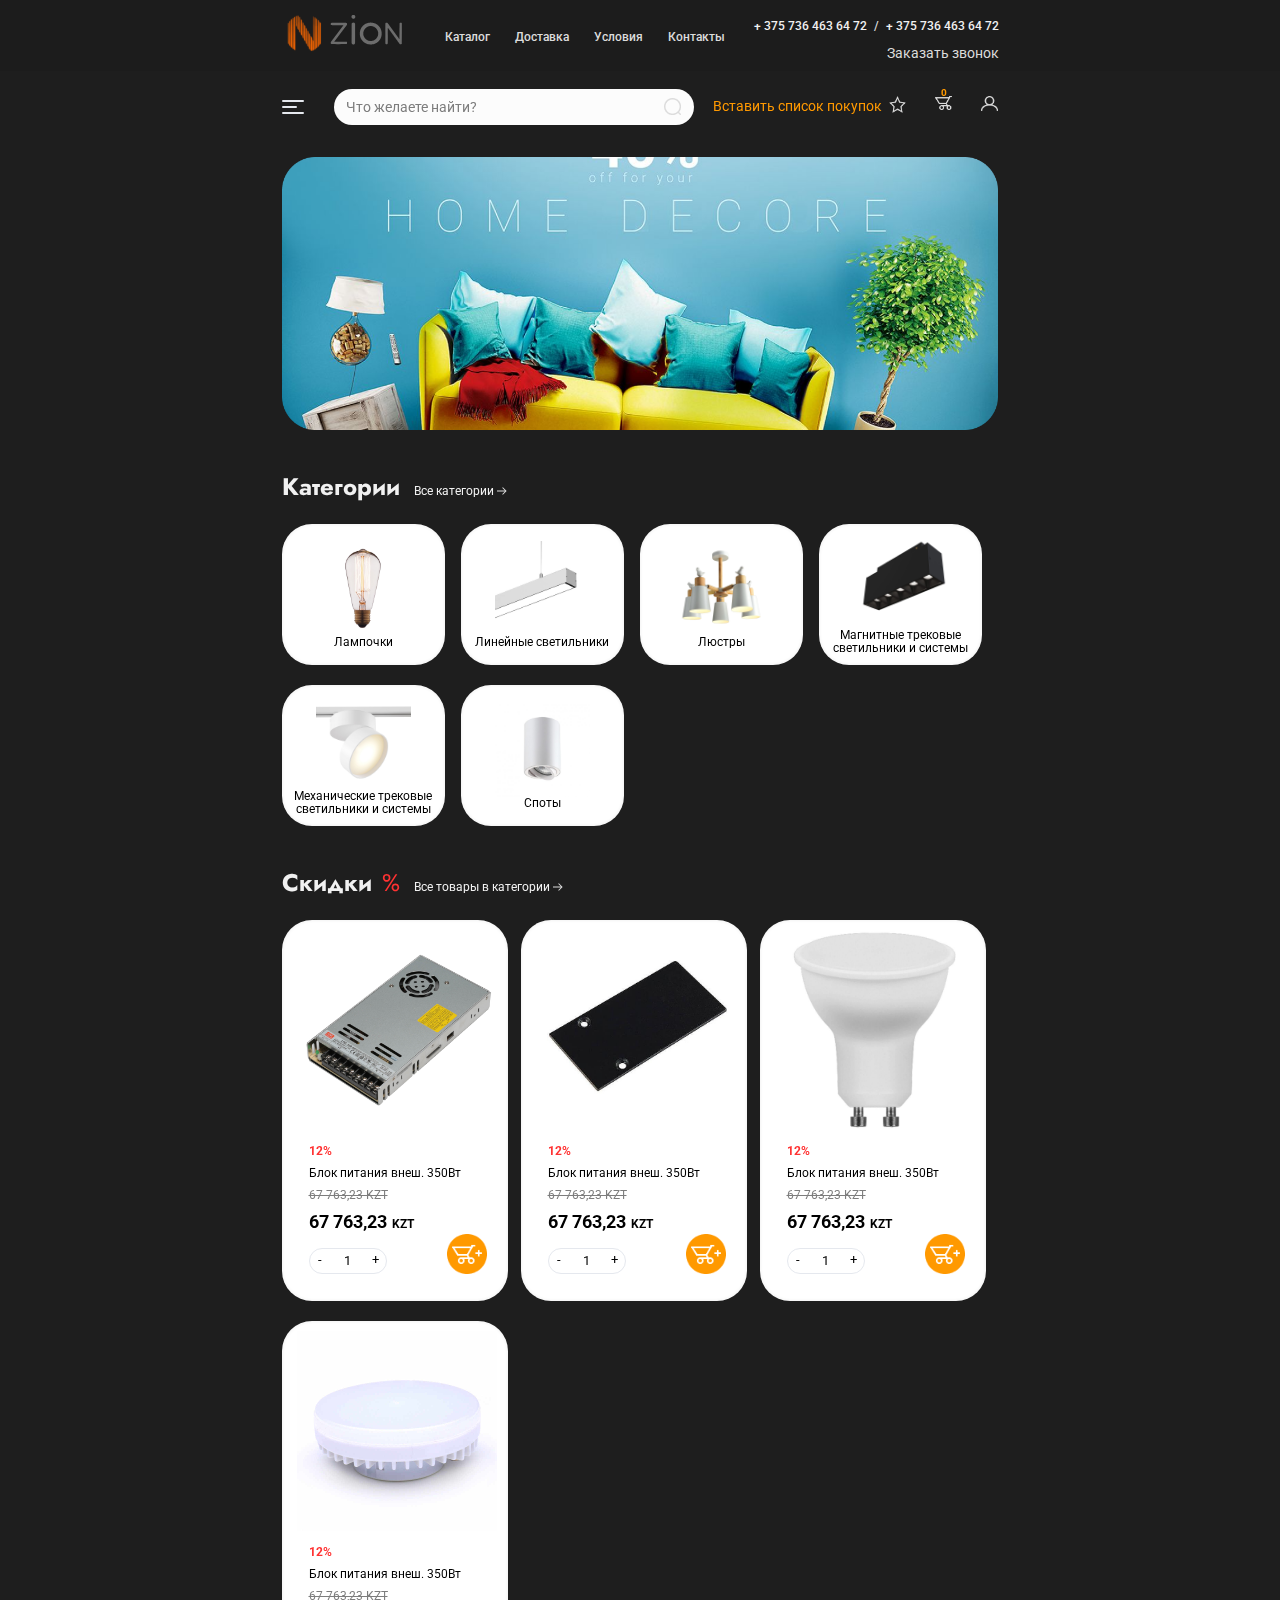
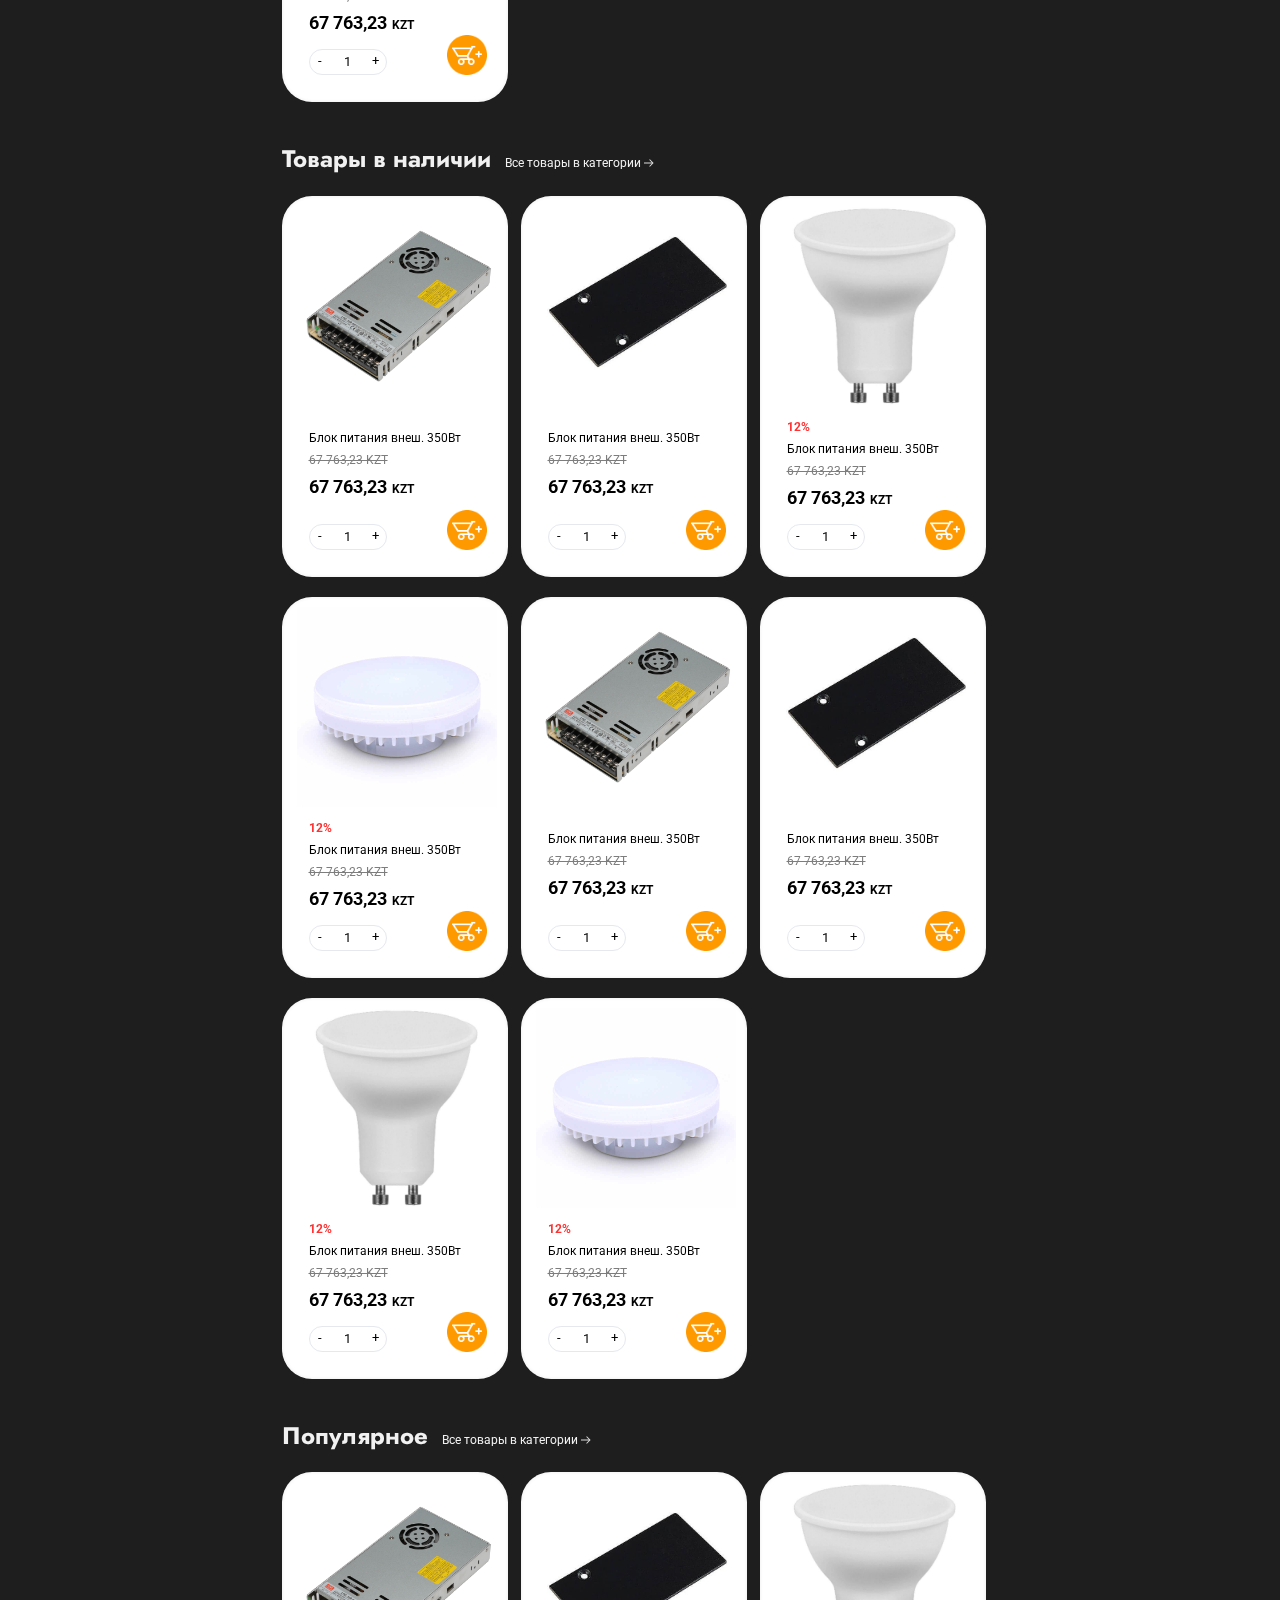
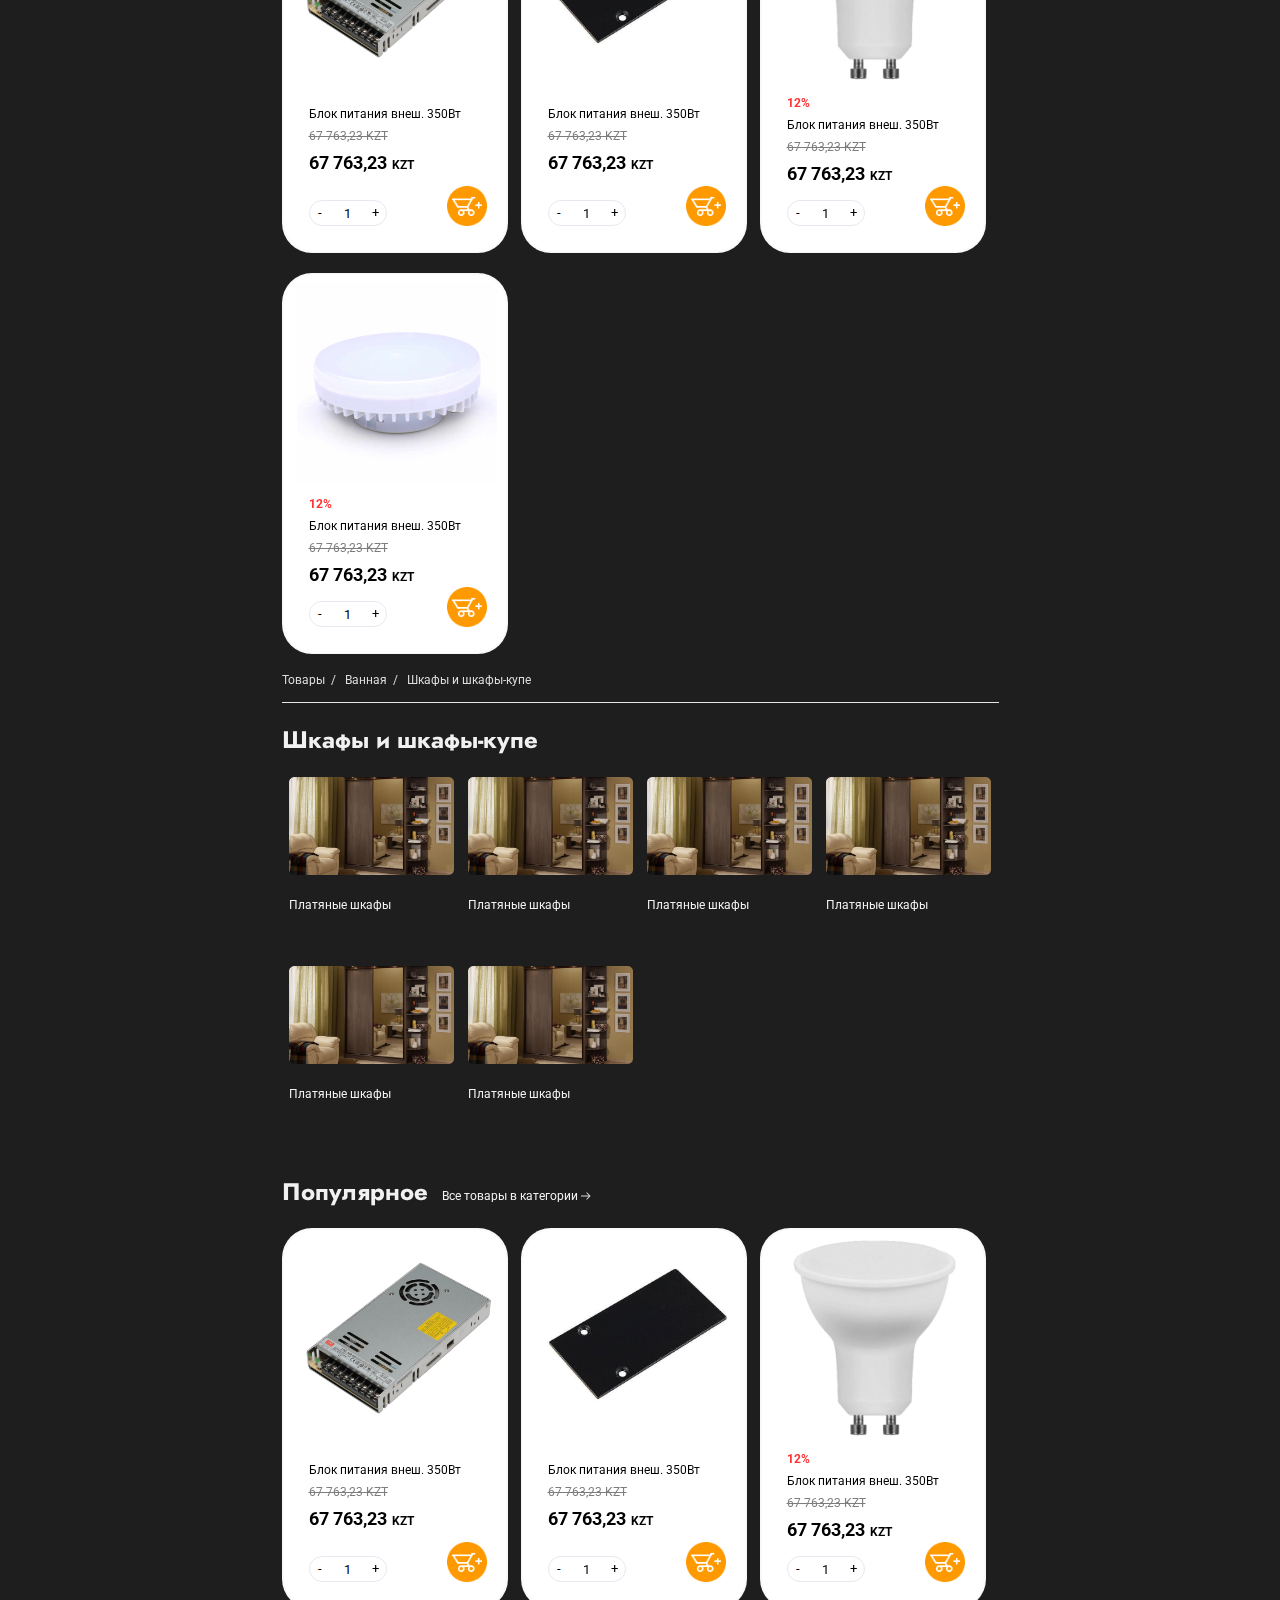
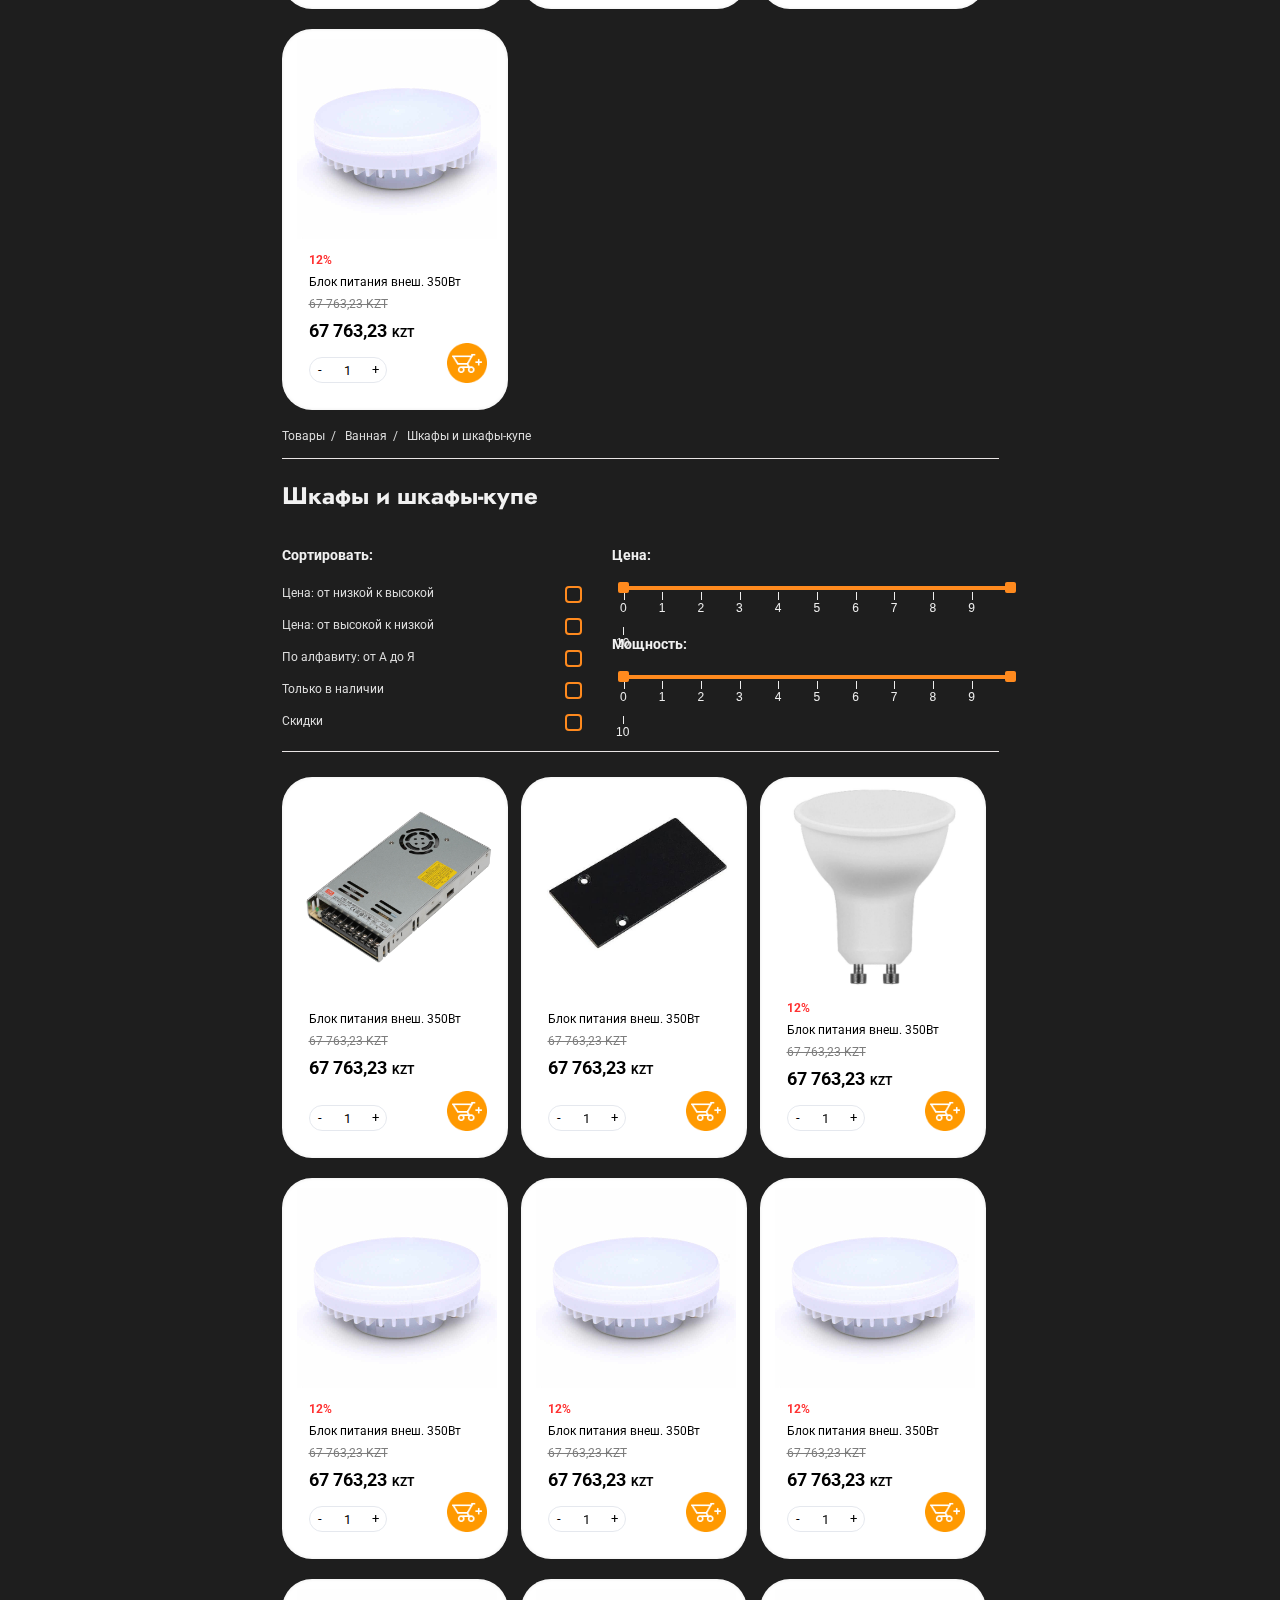
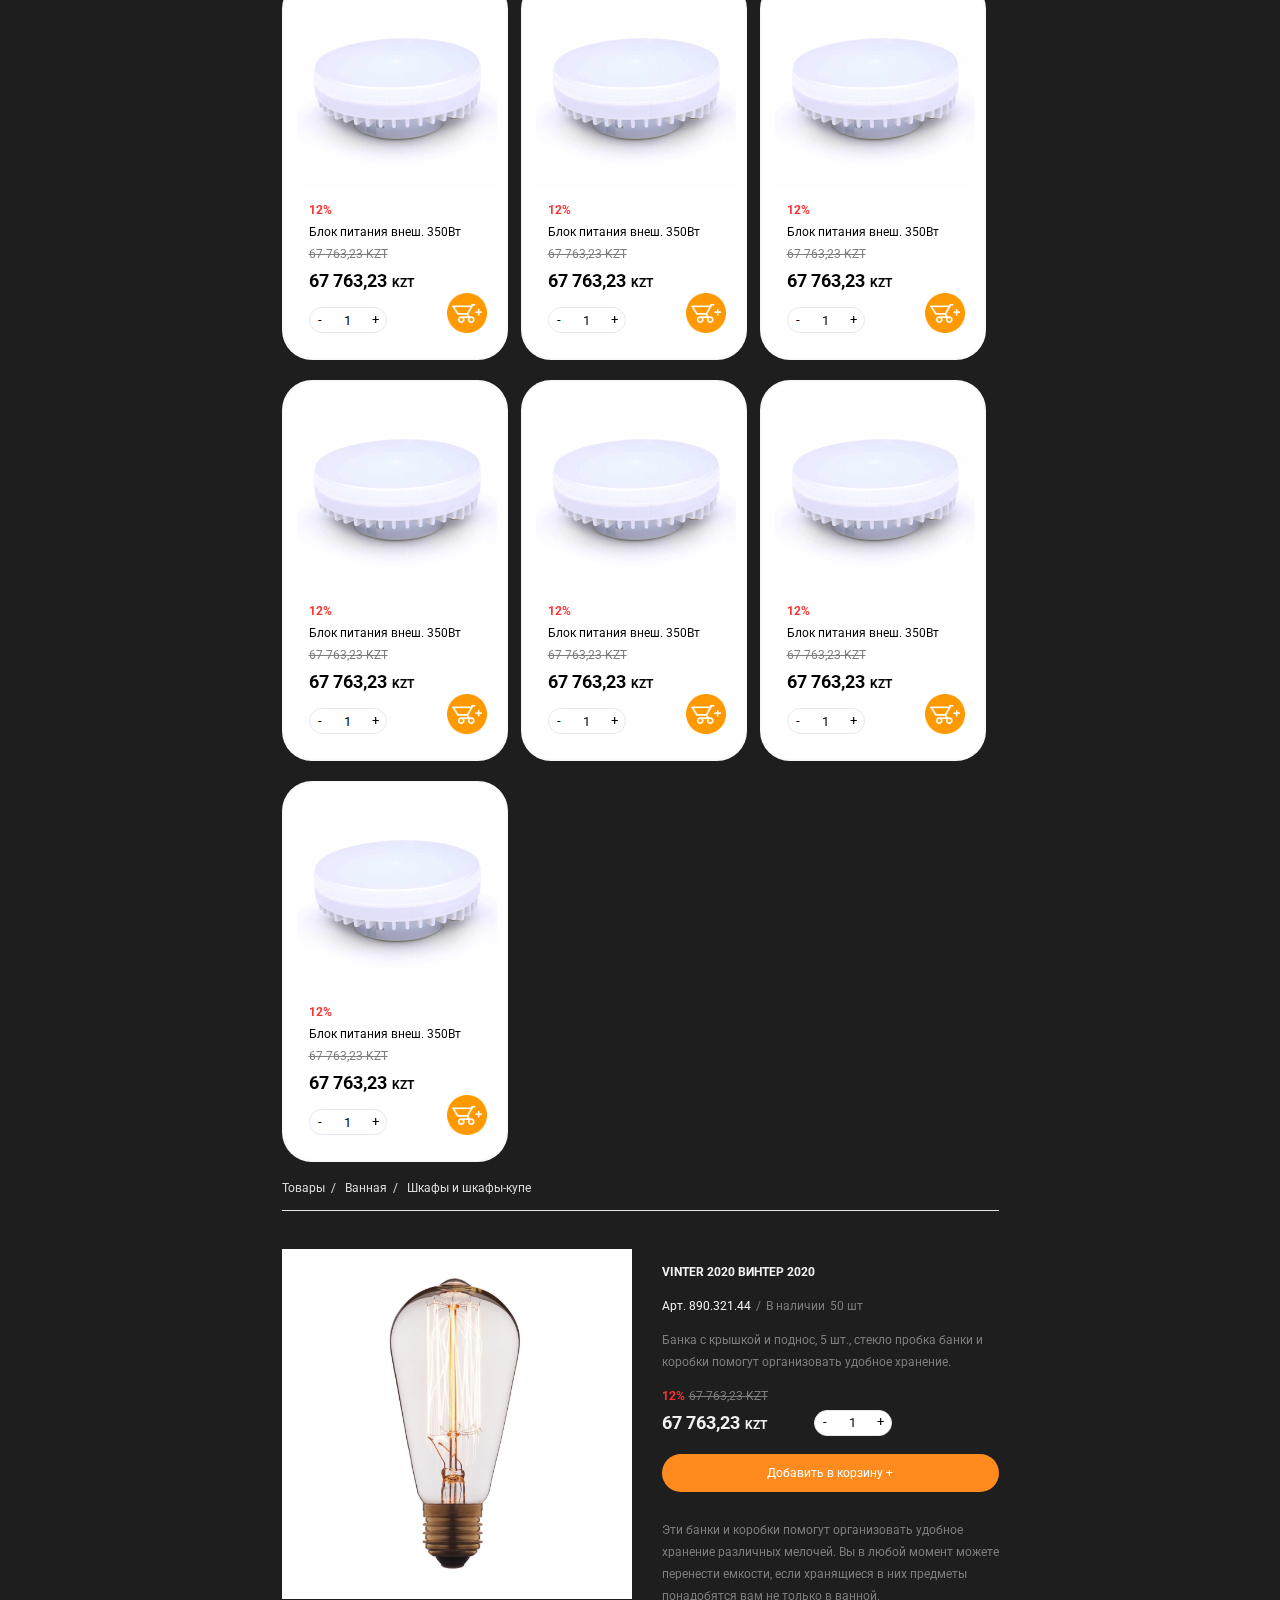
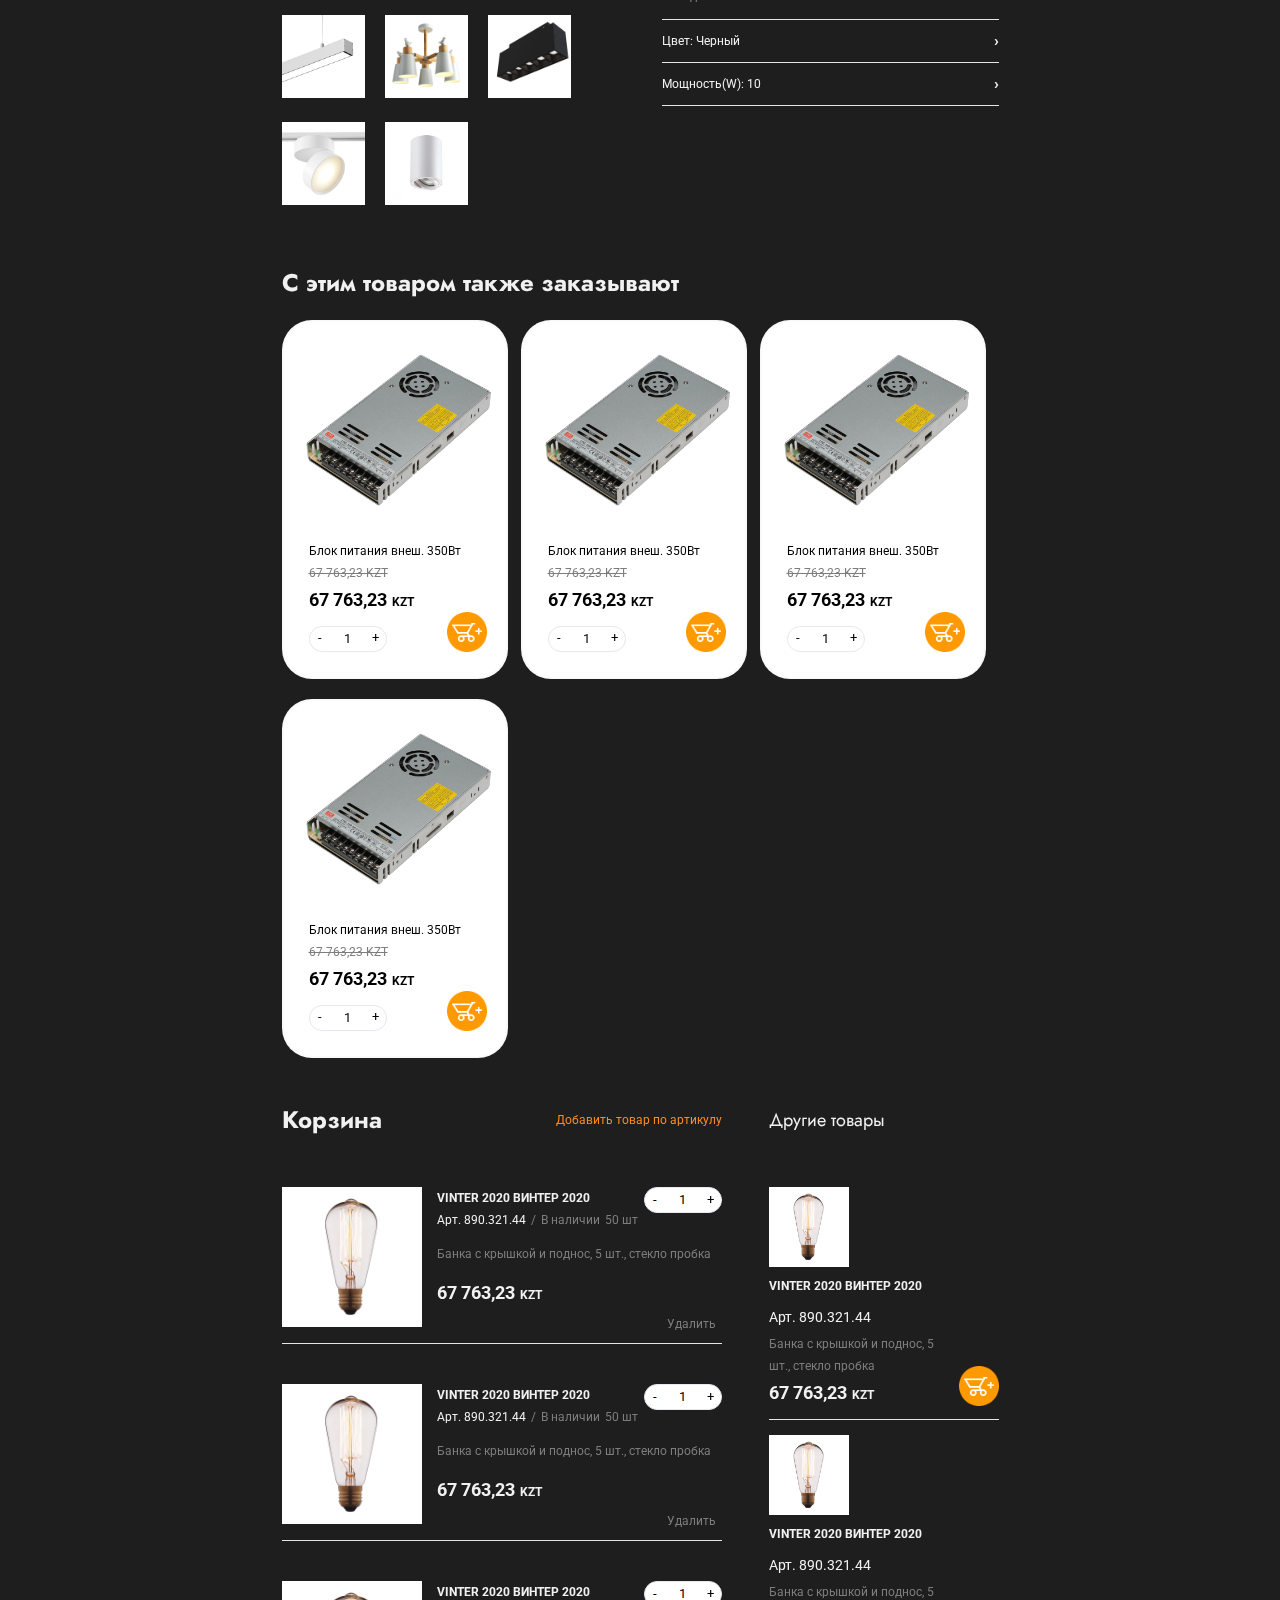
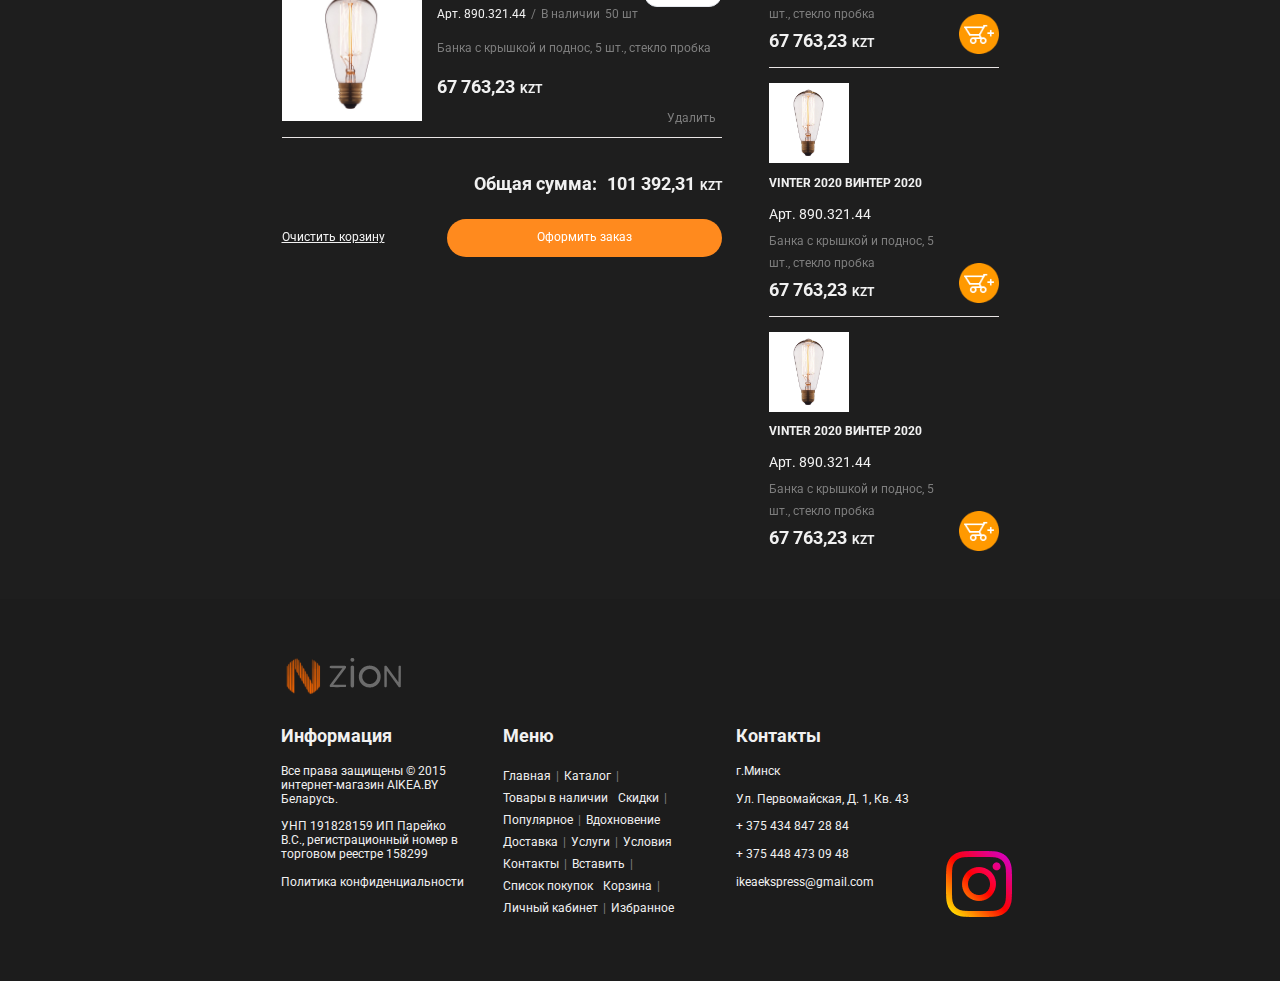
==== commit 1895a655: "feat: add darkmode color scheme" ====
--- a/index.html
+++ b/index.html
@@ -13,20 +13,38 @@
     <div class="navigation-wrapper">
         <aside class="navigation">
             <button class="navigation__closer" onclick="menuConditionSwitcher()"></button>
-            <img src="assets/img/light-logo-row.png" alt="" class="navigation__logo">
+
+            <svg class="navigation__logo" width="150" height="60" viewBox="0 0 1278 475" fill="none" xmlns="http://www.w3.org/2000/svg" xmlns:xlink="http://www.w3.org/1999/xlink">
+                <path fill-rule="evenodd" clip-rule="evenodd" d="M750.247 41.612C750.247 42.0705 749.991 42.2486 749.22 42.3225C748.314 42.4096 748.184 42.5422 748.095 43.4668C748 44.4464 747.934 44.5013 747.07 44.3118C746.283 44.1394 746.1 44.2266 745.848 44.8916C745.683 45.3236 745.397 45.7707 745.209 45.8863C745.022 46.0019 744.95 46.2273 745.05 46.3903C745.15 46.5513 744.904 46.6479 744.502 46.6044C743.896 46.5399 743.758 46.6934 743.678 47.5119C743.599 48.3152 743.396 48.5502 742.572 48.7851L741.564 49.0731L741.405 52.2068C741.253 55.2231 741.217 55.3481 740.469 55.5243C739.48 55.7555 739.211 56.9453 739.347 60.4694C739.463 63.4383 739.578 63.7357 740.624 63.7357C741.371 63.7357 741.384 63.7907 741.473 66.9604L741.564 70.187L742.589 70.4807C743.439 70.7232 743.616 70.9297 743.616 71.6762C743.616 72.2673 743.779 72.578 744.089 72.578C744.701 72.578 745.827 73.7016 745.827 74.3135C745.827 74.6451 746.16 74.7872 746.931 74.7872C747.985 74.7872 748.036 74.8402 748.036 75.8937C748.036 76.9452 748.091 76.9982 749.135 76.9982C750.054 76.9982 750.268 77.1328 750.438 77.811C750.758 79.0842 751.643 79.2093 760.372 79.2093C769.119 79.2093 769.824 79.0786 769.824 77.4719C769.824 77.1403 770.158 76.9982 770.931 76.9982C771.982 76.9982 772.035 76.9452 772.035 75.8937C772.035 74.8724 772.109 74.7872 772.998 74.7872C774.983 74.7872 776.456 73.3681 776.456 71.4564C776.456 71.032 776.634 70.6682 776.852 70.6493C777.068 70.6303 777.53 70.5943 777.877 70.5697C778.572 70.5204 778.572 70.5261 778.627 67.8414C778.665 66.0358 778.705 65.9468 779.464 65.9468C780.652 65.9468 780.878 64.9388 780.878 59.63C780.878 54.4254 780.675 53.4914 779.479 53.192C778.718 53.0007 778.407 51.4679 778.693 49.3251C778.748 48.9215 777.865 48.6089 777.17 48.7832C776.541 48.9405 776.456 48.8438 776.456 47.9647C776.456 45.8427 774.504 43.9234 772.784 44.3535C772.1 44.5259 772.035 44.4445 772.035 43.4024C772.035 42.3111 771.99 42.2637 770.931 42.2637C770.035 42.2637 769.824 42.1425 769.824 41.6309C769.824 41.0133 769.614 41 760.037 41C750.563 41 750.247 41.0189 750.247 41.612ZM757.892 121.115C757.395 121.21 757.111 121.543 756.984 122.178L756.799 123.101H752.773C748.578 123.101 747.786 123.341 748.222 124.48C748.422 125.003 748.259 125.107 746.694 125.45C745.984 125.605 745.827 125.81 745.827 126.581C745.827 127.254 745.668 127.532 745.274 127.559C744.97 127.578 744.508 127.614 744.247 127.638C743.889 127.67 743.75 128.19 743.68 129.792L743.587 131.905L742.576 132.004L741.564 132.1L741.484 236.59C741.425 313.569 741.497 341.189 741.759 341.506C741.954 341.741 742.452 341.932 742.865 341.932C743.578 341.932 743.616 342.034 743.616 343.993C743.616 345.85 743.688 346.081 744.339 346.328C745.419 346.739 745.772 347.32 745.884 348.876C745.975 350.138 746.083 350.308 746.952 350.556C747.579 350.734 748.036 351.138 748.248 351.703C748.602 352.639 749.682 352.974 752.378 352.982C753.36 352.983 753.72 353.112 753.72 353.459C753.72 354.24 767.164 354.162 767.371 353.377C767.486 352.936 767.818 352.838 769.013 352.887C771.224 352.978 772.035 352.578 772.035 351.396C772.035 350.858 772.17 350.505 772.337 350.608C773.231 351.159 774.246 350.39 774.246 349.162C774.246 348.306 774.383 347.932 774.697 347.932C775.679 347.932 776.456 346.199 776.456 344.016C776.456 342.173 776.526 341.932 777.062 341.932C778.801 341.932 778.665 350.788 778.665 237.243C778.665 179.876 778.579 132.714 778.473 132.439C778.362 132.146 777.909 131.943 777.371 131.943C776.465 131.943 776.456 131.924 776.456 130.086C776.456 128.328 776.043 127.417 775.306 127.549C774.548 127.684 774.277 127.43 774.188 126.496C774.101 125.594 773.964 125.458 773.062 125.37C772.229 125.291 772.035 125.135 772.035 124.541C772.035 123.741 771.376 123.03 770.717 123.12C770.487 123.15 768.701 123.159 766.746 123.138L763.193 123.101V122.305C763.193 121.075 760.846 120.549 757.892 121.115ZM939.317 121.217C939.012 121.403 938.764 121.901 938.764 122.328V123.101H929.314C919.196 123.101 918.87 123.152 918.87 124.703C918.87 125.268 918.601 125.314 915.161 125.348C913.12 125.368 911.237 125.404 910.975 125.427C910.716 125.45 910.367 125.931 910.2 126.496L909.897 127.523L907.042 127.559C905.471 127.58 904.096 127.585 903.982 127.57C903.87 127.557 903.687 128.036 903.575 128.639L903.368 129.732H900.721C897.917 129.732 897.082 130.098 897.082 131.32C897.082 131.833 896.794 131.926 894.95 132.007C893.078 132.089 892.813 132.178 892.773 132.733C892.749 133.08 892.713 133.542 892.694 133.758C892.671 134.031 892.027 134.154 890.631 134.154C888.6 134.154 887.773 134.722 888.38 135.704C888.48 135.865 888.133 136.079 887.611 136.179C887.09 136.282 886.233 136.446 885.712 136.547C884.712 136.74 883.952 137.708 884.327 138.315C884.462 138.531 884.407 138.586 884.189 138.449C883.24 137.864 881.608 138.612 881.608 139.635C881.606 140.588 881.553 140.628 880.233 140.67C878.42 140.726 877.505 141.244 877.505 142.206C877.505 142.775 877.376 142.926 877.008 142.786C876.133 142.449 874.916 143.337 875.123 144.163C875.309 144.906 875.267 144.929 873.556 145.016C873.067 145.041 872.944 145.238 873.012 145.891C873.109 146.833 872.738 147.176 871.531 147.259C871.082 147.291 870.75 147.481 870.794 147.682C870.934 148.333 869.691 149.258 868.291 149.542C867.3 149.743 866.938 149.965 866.968 150.351C866.993 150.643 866.885 150.804 866.732 150.709C866.578 150.615 866.451 150.761 866.451 151.037C866.451 151.342 866.076 151.611 865.489 151.729C864.765 151.875 864.483 152.134 864.356 152.769C864.233 153.381 863.909 153.697 863.187 153.911C862.431 154.133 862.165 154.411 862.092 155.052C862.016 155.698 861.773 155.948 861.067 156.103C860.366 156.257 860.079 156.549 859.884 157.308C859.704 158.004 859.409 158.341 858.916 158.413C858.2 158.517 857.611 159.548 857.611 160.7C857.611 161.424 856.544 162.574 855.873 162.574C855.544 162.574 855.4 162.903 855.4 163.657C855.4 164.652 855.313 164.752 854.373 164.841C853.475 164.929 853.335 165.067 853.249 165.95C853.164 166.827 853.022 166.969 852.145 167.054C851.262 167.14 851.123 167.28 851.038 168.178C850.955 169.031 850.807 169.205 850.161 169.205C849.219 169.205 848.768 170.188 848.768 172.248C848.768 173.53 848.698 173.665 848.058 173.612C846.701 173.504 846.557 173.61 846.557 174.73C846.557 175.692 846.457 175.836 845.788 175.836C844.807 175.836 844.655 176.099 844.437 178.212C844.28 179.737 844.176 179.94 843.552 179.94C842.503 179.94 842.217 180.529 842.287 182.545L842.349 184.362H841.296C840.716 184.362 840.231 184.468 840.218 184.599C840.203 184.728 840.15 185.658 840.1 186.662C839.996 188.748 839.93 188.862 838.84 188.862C838.403 188.862 838.115 188.975 838.2 189.116C838.287 189.256 838.219 189.457 838.049 189.561C837.878 189.667 837.78 190.565 837.827 191.558C837.912 193.273 837.878 193.363 837.143 193.409C835.902 193.487 835.79 193.818 835.703 197.676C835.659 199.665 835.532 199.904 834.49 199.957C833.632 199.999 833.594 200.203 833.522 205.084L833.471 208.596L832.514 208.557L831.559 208.519L831.317 210.887C831.184 212.189 831.16 214.64 831.264 216.334L831.451 219.413H830.699C829.159 219.413 829.191 219.015 829.191 238.738C829.191 258.837 829.168 258.568 830.856 258.568C831.167 258.568 831.27 259.786 831.296 263.818C831.334 269.342 831.402 269.604 832.823 269.615C833.405 269.619 833.452 269.814 833.407 272.067C833.335 275.741 833.479 276.252 834.583 276.252C835.612 276.252 835.557 276.068 835.633 279.822C835.684 282.41 835.928 282.868 837.262 282.878C837.855 282.882 837.91 283.06 837.87 284.856C837.829 286.737 837.882 286.887 839.015 288.045C839.945 288.994 840.18 289.458 840.089 290.168C839.905 291.625 840.584 293.008 841.582 293.207C842.385 293.368 842.438 293.473 842.296 294.606C842.145 295.82 842.152 295.83 843.23 295.83H844.318L844.413 297.961C844.505 300.087 844.507 300.093 845.479 300.187C846.413 300.278 846.463 300.358 846.741 302.239C847.01 304.056 847.094 304.204 847.901 304.297C848.568 304.374 848.778 304.575 848.808 305.166C848.829 305.589 848.865 306.112 848.888 306.33C848.909 306.546 849.38 306.767 849.934 306.82C850.811 306.906 850.955 307.05 851.04 307.927C851.125 308.808 851.266 308.946 852.164 309.033C853.054 309.119 853.189 309.249 853.189 310.02C853.189 312.04 853.552 312.906 854.477 313.092C855.189 313.234 855.385 313.461 855.462 314.242C855.54 315.041 855.739 315.261 856.584 315.477C857.448 315.699 857.611 315.888 857.611 316.665C857.611 317.472 857.751 317.616 858.715 317.796C859.674 317.976 859.82 318.124 859.82 318.91C859.82 319.839 860.923 320.477 861.697 319.998C861.908 319.867 862.031 320.204 862.031 320.909C862.031 322.046 863.041 322.745 863.909 322.209C864.119 322.078 864.242 322.417 864.242 323.126C864.242 324.2 864.291 324.249 865.347 324.249C866.4 324.249 866.451 324.302 866.451 325.354C866.451 326.403 866.508 326.46 867.537 326.46C868.53 326.46 868.63 326.546 868.721 327.485C868.806 328.372 868.95 328.525 869.784 328.607C870.504 328.677 870.83 328.923 871.08 329.585C871.419 330.485 872.408 330.88 874.321 330.88C875.066 330.88 875.165 331.002 875.151 331.907C875.136 332.87 875.208 332.94 876.336 333.033C877.368 333.118 877.506 333.217 877.334 333.758C877.063 334.613 877.713 335.301 878.791 335.301C879.397 335.301 880.028 335.657 880.758 336.407C881.536 337.209 882.103 337.512 882.825 337.512C883.662 337.512 883.819 337.631 883.819 338.262C883.819 339.079 884.473 339.795 885.138 339.704C887.269 339.416 888.2 339.723 888.298 340.748L888.399 341.775L890.511 341.868L892.624 341.96L892.72 342.972L892.819 343.986L894.95 344.079C897.076 344.171 897.082 344.173 897.082 345.098C897.082 345.983 897.853 346.526 898.838 346.335C900.248 346.064 901.447 346.401 901.627 347.121C901.887 348.16 903.04 348.497 906.475 348.542C907.879 348.561 908.133 348.654 908.133 349.156C908.133 350.299 908.99 350.579 912.904 350.717C916.519 350.846 916.674 350.88 916.851 351.579C917.148 352.771 918.58 352.932 929.211 352.974C931.593 352.983 932.133 353.072 932.133 353.459C932.133 353.872 933.781 353.933 945.079 353.933C956.377 353.933 958.027 353.872 958.027 353.459C958.027 352.942 958.051 352.94 965.994 352.951C970.583 352.957 972.104 352.625 972.94 351.434C973.305 350.911 973.802 350.812 976.354 350.753C979.41 350.687 980.42 350.367 981.393 349.162C981.769 348.698 982.343 348.565 984.148 348.529C986.285 348.487 986.501 348.417 987.528 347.419C988.396 346.576 988.885 346.354 989.864 346.354C992.227 346.354 993.025 346.047 993.243 345.054C993.436 344.175 993.51 344.143 995.302 344.143C997.231 344.143 998.118 343.497 997.695 342.396C997.566 342.059 998.002 341.94 999.645 341.868L1001.76 341.775L1001.86 340.748C1001.96 339.725 1002.71 339.444 1004.68 339.698C1005.47 339.8 1006.34 339.062 1006.34 338.29C1006.34 337.61 1006.48 337.512 1007.44 337.512C1008.5 337.512 1008.55 337.459 1008.55 336.407V335.301H1010.38C1012.36 335.301 1012.97 334.952 1012.97 333.817C1012.97 333.194 1013.13 333.092 1014.11 333.092C1015.24 333.092 1015.25 333.078 1015.13 331.9C1015.02 330.721 1015.03 330.71 1016.06 330.831C1016.92 330.932 1017.29 330.757 1018.21 329.812C1018.82 329.183 1019.63 328.668 1020.01 328.666C1020.98 328.658 1021.36 328.336 1021.61 327.328C1021.78 326.627 1022 326.46 1022.75 326.46C1023.56 326.46 1023.7 326.32 1023.89 325.354C1024.08 324.319 1024.37 324.126 1025.49 324.276C1025.82 324.321 1026.22 323.508 1026.23 322.792C1026.23 322.26 1026.39 322.156 1027 322.271C1027.83 322.432 1028.63 321.415 1028.32 320.593C1028.2 320.282 1028.38 320.144 1028.91 320.144C1029.8 320.144 1030.65 319.382 1030.65 318.582C1030.65 318.203 1030.97 317.95 1031.59 317.826C1032.32 317.681 1032.58 317.408 1032.79 316.612C1032.98 315.905 1033.29 315.53 1033.81 315.407C1034.33 315.286 1034.65 314.911 1034.83 314.213C1034.97 313.654 1035.29 313.198 1035.53 313.198C1036.43 313.198 1036.97 312.232 1036.97 310.648V309.092H1038.08C1039.12 309.092 1039.18 309.037 1039.18 308.006C1039.18 307.014 1039.27 306.913 1040.21 306.822C1041.11 306.735 1041.25 306.595 1041.39 305.619C1041.51 304.763 1041.71 304.49 1042.28 304.41C1043.13 304.289 1043.6 303.258 1043.6 301.514C1043.6 300.365 1043.66 300.284 1044.63 300.191L1045.65 300.093L1045.75 297.961L1045.84 295.83H1046.93C1047.99 295.83 1048.02 295.795 1048.02 294.566C1048.02 293.522 1048.13 293.304 1048.64 293.304C1049.42 293.304 1049.87 292.48 1050.13 290.553C1050.26 289.549 1050.58 288.802 1051.09 288.329C1051.5 287.937 1051.76 287.472 1051.65 287.294C1051.54 287.118 1051.64 287.012 1051.87 287.059C1052.17 287.124 1052.31 286.582 1052.38 285.015C1052.47 283.018 1052.52 282.883 1053.21 282.883C1053.94 282.883 1054.72 282.249 1054.63 281.732C1054.6 281.584 1054.59 280.29 1054.62 278.857L1054.65 276.252H1055.57C1056.74 276.252 1056.86 275.881 1056.86 272.476V269.699L1057.77 269.519C1058.91 269.289 1059.07 268.482 1059.07 262.645C1059.07 258.433 1059.09 258.348 1059.83 258.011C1061.21 257.382 1061.31 255.951 1061.21 237.727C1061.12 220.394 1061.08 219.834 1059.92 219.667C1059.25 219.574 1059.23 219.407 1059.07 214.269C1058.91 208.721 1058.81 208.377 1057.42 208.365C1056.93 208.361 1056.86 208.015 1056.86 205.597C1056.86 201.419 1056.62 200.44 1055.55 200.035C1054.7 199.714 1054.38 198.168 1054.68 195.862C1054.69 195.762 1054.19 195.186 1053.57 194.58C1052.51 193.553 1052.43 193.346 1052.4 191.457C1052.38 189.561 1052.01 188.68 1051.29 188.809C1050.41 188.966 1050.26 188.669 1050.17 186.651L1050.07 184.519L1049.06 184.421C1048.05 184.324 1048.05 184.315 1047.96 182.369C1047.87 180.465 1047.84 180.406 1046.84 180.112C1046 179.866 1045.81 179.648 1045.81 178.949C1045.81 177.596 1045.26 176.492 1044.4 176.098C1043.78 175.817 1043.6 175.499 1043.6 174.701C1043.6 173.602 1042.91 173.11 1041.91 173.494C1041.49 173.655 1041.39 173.481 1041.39 172.574C1041.39 170.957 1040.89 169.868 1039.98 169.521C1039.33 169.279 1039.18 169.006 1039.18 168.106C1039.18 167.045 1039.13 166.994 1038.08 166.994C1037.02 166.994 1036.97 166.941 1036.97 165.889C1036.97 164.872 1036.9 164.783 1036.02 164.783C1035.3 164.783 1035.06 164.635 1035.04 164.152C1035.01 163.805 1034.98 163.343 1034.96 163.125C1034.93 162.909 1034.45 162.685 1033.89 162.632C1032.99 162.545 1032.87 162.422 1032.87 161.598C1032.87 160.901 1032.67 160.59 1032.11 160.374C1031.26 160.054 1030.28 158.826 1030.53 158.417C1030.62 158.271 1030.54 158.152 1030.36 158.152C1030.17 158.152 1030.02 157.943 1030.02 157.685C1030.02 157.43 1029.66 156.983 1029.22 156.693C1028.78 156.403 1028.22 155.709 1027.99 155.152C1027.68 154.413 1027.3 154.087 1026.58 153.944C1026.02 153.832 1025.6 153.549 1025.6 153.288C1025.6 152.761 1023.99 151.52 1023.31 151.52C1022.72 151.52 1021.81 150.509 1021.81 149.838C1021.81 149.448 1021.53 149.311 1020.73 149.311C1019.73 149.311 1019.63 149.224 1019.54 148.284C1019.46 147.379 1019.33 147.257 1018.5 147.248C1017.66 147.238 1017.53 147.11 1017.39 146.141C1017.24 145.13 1017.15 145.054 1016.2 145.128C1015.33 145.196 1015.18 145.103 1015.18 144.497C1015.17 143.244 1014.74 142.96 1012.78 142.903L1010.92 142.85L1010.76 141.738C1010.62 140.749 1010.5 140.626 1009.66 140.626C1008.82 140.626 1008.7 140.509 1008.61 139.601C1008.52 138.627 1008.44 138.572 1007.19 138.544C1004.25 138.474 1004.29 138.493 1004.19 137.39C1004.11 136.608 1003.94 136.363 1003.46 136.363C1002.55 136.363 1001.6 135.789 1001.6 135.24C1001.6 134.59 1000.12 134.086 998.574 134.209C997.498 134.294 997.305 134.224 997.418 133.788C997.703 132.703 996.391 131.943 994.232 131.943C992.252 131.943 991.183 131.42 991.183 130.452C991.183 129.952 990.376 129.732 988.538 129.732C986.954 129.732 986.88 129.694 986.59 128.707C986.261 127.587 986.477 127.646 982.445 127.566C980.217 127.523 980.177 127.508 979.98 126.608C979.722 125.433 979.262 125.321 974.683 125.315C971.155 125.312 970.973 125.279 970.973 124.664C970.973 123.351 969.363 123.078 961.721 123.102C950.575 123.137 951.396 123.184 951.396 122.508C951.396 121.248 950.604 121.052 945.111 120.965C941.811 120.912 939.664 121.005 939.317 121.217ZM529.559 123.39C529.32 123.54 529.208 123.8 529.313 123.966C529.862 124.857 528.72 125.289 525.681 125.34L522.63 125.391L522.429 126.456C522.257 127.381 522.105 127.523 521.296 127.523C520.419 127.523 520.364 127.597 520.364 128.785C520.364 129.838 520.258 130.048 519.731 130.048C519.117 130.048 519.1 130.259 519.1 137.47C519.1 144.679 519.117 144.889 519.731 144.889C520.243 144.889 520.364 145.099 520.364 145.995C520.364 147.047 520.415 147.1 521.469 147.1C522.433 147.1 522.573 147.199 522.573 147.879C522.573 149.353 520.641 149.311 588.865 149.311H653.937V150.395C653.937 151.39 653.849 151.49 652.91 151.579C652.345 151.634 651.866 151.856 651.845 152.073C651.822 152.291 651.786 152.752 651.765 153.1C651.741 153.5 651.502 153.731 651.117 153.731C650.028 153.731 649.514 154.599 649.514 156.439V158.152H648.41C647.36 158.152 647.305 158.208 647.305 159.237C647.305 160.23 647.218 160.33 646.278 160.421C645.384 160.508 645.24 160.649 645.157 161.511C645.077 162.318 644.891 162.534 644.147 162.683C643.137 162.886 642.701 164.125 642.934 166.124C643.054 167.145 643.044 167.153 641.837 167.039C640.625 166.924 640.619 166.928 640.725 167.985C640.826 168.983 640.767 169.055 639.727 169.205C638.749 169.343 638.609 169.481 638.522 170.389C638.44 171.242 638.292 171.414 637.644 171.414C636.699 171.414 636.443 171.988 636.424 174.133L636.411 175.747L635.316 175.713C634.274 175.679 634.221 175.73 634.198 176.783C634.175 177.771 634.083 177.888 633.308 177.888C632.341 177.888 631.76 178.557 632.014 179.375C632.139 179.779 631.921 179.982 631.138 180.184C630.055 180.465 630.051 180.474 629.835 183.098C629.755 184.061 629.623 184.218 628.815 184.311C627.711 184.438 627.345 184.894 627.573 185.861C627.72 186.495 627.618 186.571 626.627 186.571C626.017 186.571 625.534 186.679 625.553 186.808C625.771 188.185 625.475 189.029 624.835 188.86C624.373 188.741 624.227 188.799 624.378 189.046C624.52 189.275 624.433 189.341 624.139 189.229C623.626 189.032 623.463 189.44 623.158 191.683C622.98 192.998 622.861 193.176 622.105 193.263C621.4 193.345 621.237 193.538 621.154 194.387C621.064 195.326 620.964 195.413 619.969 195.413C618.941 195.413 618.886 195.47 618.886 196.518C618.886 197.399 618.761 197.625 618.276 197.625C617.184 197.625 616.675 198.49 616.675 200.351C616.675 201.958 616.625 202.071 616.029 201.882C615.197 201.618 614.464 202.23 614.464 203.189C614.464 203.721 614.285 203.939 613.852 203.939C613.514 203.939 613.149 204.083 613.041 204.26C612.931 204.438 612.709 204.5 612.548 204.4C612.385 204.299 612.254 204.724 612.254 205.341C612.254 206.323 612.156 206.465 611.483 206.465C610.496 206.465 610.309 206.798 610.076 208.947C609.892 210.646 609.852 210.707 608.939 210.718C608.098 210.728 607.991 210.836 607.991 211.675C607.991 212.518 607.868 212.641 606.885 212.782C605.907 212.92 605.761 213.064 605.623 214.03C605.5 214.873 605.284 215.165 604.676 215.305C603.982 215.464 603.85 215.724 603.596 217.433C603.317 219.299 603.264 219.384 602.342 219.475C601.514 219.557 601.377 219.699 601.37 220.485C601.36 221.404 600.542 222.018 599.731 221.715C599.286 221.548 598.905 222.607 599.164 223.286C599.301 223.638 599.085 223.831 598.382 223.987C597.289 224.225 597.037 224.822 596.821 227.681C596.794 228.041 596.447 228.246 595.754 228.312C594.846 228.401 594.729 228.52 594.729 229.36C594.729 230.197 594.61 230.318 593.702 230.406C592.711 230.5 592.421 231.129 592.628 232.721C592.643 232.835 592.41 232.867 592.112 232.797C591.336 232.611 590.654 233.151 590.597 233.998C590.568 234.4 590.441 234.977 590.312 235.284C590.184 235.591 590.148 236.105 590.231 236.425C590.356 236.904 590.208 237.003 589.397 236.972C588.478 236.94 588.406 237.016 588.314 238.138C588.232 239.127 588.117 239.305 587.649 239.155C586.627 238.833 586.044 239.301 586.044 240.445C586.044 241.379 585.943 241.516 585.248 241.516C584.308 241.516 583.835 242.478 583.835 244.379C583.835 245.589 583.804 245.622 582.728 245.622C582.122 245.622 581.641 245.728 581.662 245.858C581.876 247.219 581.582 247.797 580.625 247.891C579.922 247.961 579.602 248.17 579.54 248.604C579.308 250.21 579.098 250.567 578.395 250.542C577.846 250.523 577.683 250.684 577.702 251.226C577.715 251.618 577.637 251.936 577.529 251.936C577.421 251.936 577.296 252.465 577.253 253.109C577.158 254.521 577.241 254.426 576.002 254.521C575.091 254.591 574.992 254.697 574.992 255.616C574.992 256.533 574.892 256.643 573.966 256.732C573.064 256.819 572.927 256.955 572.84 257.857C572.766 258.636 572.56 258.928 571.978 259.073C571.209 259.267 570.578 260.693 570.574 262.243C570.572 262.759 570.322 262.965 569.517 263.117C568.585 263.291 568.469 263.424 568.518 264.252C568.568 265.078 568.45 265.214 567.543 265.385C566.402 265.599 566.055 266.133 566.338 267.255C566.491 267.867 566.419 267.971 565.93 267.842C565.197 267.651 564.106 268.774 564.365 269.45C564.468 269.718 564.422 269.935 564.265 269.935C564.106 269.935 564.036 270.241 564.108 270.612C564.293 271.578 563.922 271.985 562.834 272.012C561.969 272.033 561.895 272.12 561.969 273.037C562.043 273.962 561.972 274.041 561.09 274.041C560.089 274.041 559.803 274.405 559.723 275.777C559.693 276.298 559.49 276.567 559.132 276.567C558.323 276.567 557.476 278.084 557.512 279.464C557.543 280.64 557.514 280.672 556.442 280.672C555.531 280.672 555.368 280.773 555.493 281.25C555.695 282.027 555.047 282.847 554.121 282.986C553.501 283.079 553.344 283.314 553.265 284.255C553.191 285.123 553.024 285.409 552.592 285.409C551.73 285.409 551.307 286.114 551.097 287.902C550.91 289.483 550.885 289.515 549.845 289.515C548.846 289.515 548.784 289.577 548.784 290.598C548.784 291.586 548.691 291.694 547.791 291.783C546.796 291.883 546.692 292.073 546.501 294.128C546.482 294.321 546.232 294.418 545.946 294.344C545.284 294.17 544.547 295.032 544.797 295.684C544.905 295.968 544.854 296.097 544.674 295.985C544.489 295.869 544.362 296.311 544.362 297.074C544.362 298.329 544.339 298.357 543.337 298.277C542.403 298.205 542.302 298.285 542.215 299.162C542.139 299.941 541.925 300.185 541.112 300.426C540.298 300.667 540.093 300.905 540.036 301.667C539.998 302.186 539.822 302.658 539.644 302.719C538.625 303.058 537.973 304.007 537.818 305.377C537.664 306.752 537.588 306.855 536.666 306.944C535.807 307.027 535.665 307.173 535.58 308.065C535.499 308.899 535.343 309.092 534.75 309.092C533.776 309.092 533.195 309.848 533.433 310.803C533.581 311.396 533.481 311.621 533.003 311.773C532.46 311.945 530.811 313.851 531.022 314.066C531.41 314.46 531.008 315.723 530.495 315.723C529.324 315.723 528.884 316.068 529.078 316.836C529.271 317.605 528.253 318.478 527.619 318.088C527.255 317.862 526.584 319.443 526.802 320.011C526.887 320.231 526.618 320.486 526.188 320.594C525.726 320.71 525.349 321.093 525.228 321.57C525.12 322.002 524.896 322.355 524.729 322.355C524.563 322.355 524.51 322.618 524.612 322.942C524.923 323.921 524.477 324.566 523.488 324.566C522.801 324.566 522.562 324.721 522.526 325.197C522.501 325.543 522.465 326.006 522.448 326.223C522.429 326.439 521.99 326.688 521.469 326.775C520.544 326.93 520.52 326.983 520.427 328.94C520.347 330.621 520.232 330.973 519.716 331.11C518.765 331.358 518.759 343.349 519.71 343.597C520.156 343.713 520.349 344.086 520.421 344.977C520.514 346.104 520.601 346.202 521.573 346.297C522.357 346.371 522.579 346.519 522.443 346.871C522.122 347.703 522.839 348.563 523.848 348.563C524.669 348.563 524.784 348.677 524.784 349.471C524.784 350.825 521.128 350.767 606.097 350.765C690.499 350.761 686.329 350.825 686.617 349.522C686.788 348.741 686.979 348.628 688.43 348.455C690.355 348.228 690.768 347.872 691.022 346.22C691.244 344.766 691.684 344.143 692.485 344.143C693.029 344.143 693.065 343.709 693.08 336.921C693.095 329.367 692.959 328.605 691.687 329.094C691.348 329.223 691.162 328.965 691.011 328.156C690.751 326.771 690.893 326.828 686.877 326.491C686.67 326.474 686.458 326.068 686.403 325.591C686.255 324.314 687.004 324.327 618.649 324.287L557.31 324.249V323.302C557.31 322.773 557.484 322.339 557.704 322.32C557.922 322.303 558.382 322.267 558.731 322.243C559.199 322.209 559.386 321.934 559.46 321.174C559.542 320.324 559.727 320.109 560.565 319.893C561.436 319.67 561.586 319.479 561.669 318.493C561.736 317.698 561.999 317.199 562.537 316.847C562.961 316.568 563.308 316.121 563.308 315.856C563.308 315.589 563.45 315.458 563.625 315.566C563.812 315.682 563.941 315.312 563.941 314.657C563.941 313.643 564.022 313.545 564.966 313.454C565.855 313.368 566.006 313.224 566.088 312.391C566.163 311.61 566.377 311.368 567.192 311.127C568.041 310.877 568.219 310.655 568.306 309.744C568.378 308.994 568.742 308.355 569.49 307.669C570.286 306.94 570.572 306.415 570.572 305.674C570.572 304.738 570.646 304.672 571.677 304.672C572.73 304.672 572.781 304.619 572.781 303.565C572.781 302.601 572.882 302.461 573.56 302.461C574.386 302.461 574.992 301.676 574.992 300.608C574.992 300.255 575.269 299.89 575.623 299.776C575.97 299.666 576.341 299.23 576.447 298.808C576.554 298.385 576.766 298.041 576.921 298.041C577.077 298.041 577.203 297.552 577.203 296.955C577.203 295.962 577.289 295.862 578.228 295.771C579.132 295.684 579.267 295.547 579.354 294.645C579.441 293.744 579.566 293.619 580.377 293.619C581.209 293.619 581.321 293.495 581.501 292.364C581.627 291.578 581.904 291.046 582.247 290.938C582.844 290.748 583.554 289.483 583.749 288.257C583.888 287.395 584.363 286.968 584.939 287.19C585.335 287.342 586.099 286.606 586.017 286.154C585.887 285.422 586.123 285.127 586.991 284.935C587.848 284.748 587.939 284.608 587.939 283.49C587.939 282.467 588.048 282.251 588.562 282.251C589.32 282.251 590.15 280.775 590.15 279.426C590.15 278.535 590.233 278.461 591.254 278.461C592.308 278.461 592.361 278.41 592.361 277.357C592.361 276.701 592.52 276.237 592.755 276.218C592.973 276.199 593.433 276.163 593.782 276.139C594.269 276.104 594.435 275.832 594.509 274.939C594.585 274.024 594.761 273.746 595.364 273.594C596.133 273.403 596.775 271.921 596.779 270.331C596.781 269.729 596.951 269.621 597.885 269.621C598.935 269.621 598.992 269.564 598.992 268.535C598.992 267.543 599.077 267.442 600.017 267.351C600.909 267.266 601.065 267.114 601.201 266.213C601.307 265.519 601.618 265.045 602.135 264.79C602.955 264.382 603.329 263.49 603.38 261.806C603.41 260.849 603.488 260.779 604.517 260.779C605.523 260.779 605.623 260.697 605.623 259.877C605.623 259.13 605.799 258.926 606.648 258.683C607.489 258.443 607.692 258.213 607.772 257.404C607.844 256.667 608.06 256.37 608.626 256.228C609.395 256.034 610.038 254.553 610.041 252.963C610.043 252.512 610.244 252.24 610.597 252.217C610.9 252.196 611.362 252.16 611.622 252.137C611.913 252.111 612.133 251.701 612.196 251.069C612.268 250.313 612.45 250.042 612.883 250.042C613.692 250.042 614.464 249.201 614.464 248.318C614.464 247.8 614.695 247.528 615.248 247.387C615.754 247.26 616.116 246.881 616.263 246.326C616.584 245.119 616.591 245.08 616.635 244.221C616.667 243.594 616.864 243.433 617.701 243.352C618.332 243.291 618.744 243.071 618.77 242.78C618.793 242.518 618.829 242.067 618.848 241.774C618.87 241.44 619.21 241.205 619.753 241.143C620.428 241.065 620.701 240.8 620.974 239.951C621.169 239.352 621.523 238.803 621.764 238.731C622.582 238.488 622.989 237.609 622.989 236.088V234.57H624.096C625.144 234.57 625.2 234.513 625.2 233.484C625.2 232.492 625.288 232.391 626.227 232.3C627.129 232.213 627.266 232.077 627.353 231.175C627.421 230.464 627.614 230.148 627.984 230.144C629.012 230.135 629.382 229.578 629.581 227.749C629.774 225.961 629.806 225.906 630.727 225.896C631.62 225.887 631.68 225.805 631.775 224.481C631.837 223.581 631.968 223.227 632.135 223.498C632.677 224.375 634.043 223.621 634.043 222.446C634.043 221.531 634.166 221.361 634.947 221.205C635.892 221.016 636.252 220.163 636.252 218.109C636.252 217.319 636.371 217.202 637.167 217.202C638.095 217.202 638.463 216.747 638.463 215.597C638.463 215.245 638.694 214.976 639.016 214.955C639.319 214.936 639.782 214.9 640.041 214.875C640.303 214.853 640.532 214.527 640.551 214.151C640.608 212.998 640.918 212.518 641.68 212.41C642.315 212.321 642.447 212.052 642.699 210.349C642.98 208.468 643.027 208.388 643.963 208.297C644.806 208.216 644.95 208.066 645.035 207.175C645.121 206.283 645.25 206.15 646.028 206.15C646.936 206.15 647.305 205.686 647.305 204.546C647.305 204.163 647.523 203.939 647.898 203.939C648.791 203.939 649.158 203.293 649.391 201.313C649.602 199.523 649.605 199.519 650.678 199.519C651.354 199.519 651.735 199.373 651.703 199.123C651.521 197.729 651.739 197.308 652.639 197.308C653.567 197.308 653.937 196.853 653.937 195.703C653.937 195.321 654.154 195.097 654.53 195.097C655.39 195.097 655.767 194.489 656.004 192.719C656.25 190.864 656.218 190.914 657.239 190.914C657.94 190.914 658.04 190.779 658.04 189.849C658.04 188.955 658.156 188.782 658.751 188.777C659.797 188.771 660.181 188.418 660.303 187.359C660.386 186.628 660.589 186.389 661.199 186.304C662.256 186.154 662.451 185.766 662.457 183.809L662.462 182.151H663.567C664.62 182.151 664.672 182.098 664.672 181.046C664.672 180.163 664.8 179.932 665.304 179.902C665.651 179.879 666.113 179.843 666.329 179.822C666.547 179.8 666.769 179.32 666.824 178.756C666.896 178 667.078 177.731 667.512 177.731C668.58 177.731 669.094 176.852 669.094 175.023V173.309H670.198C671.248 173.309 671.303 173.254 671.303 172.225C671.303 171.23 671.39 171.13 672.33 171.041C672.894 170.986 673.374 170.764 673.396 170.546C673.417 170.328 673.453 169.868 673.474 169.519C673.503 169.07 673.737 168.888 674.293 168.888C675.282 168.888 675.725 168.066 675.725 166.225C675.725 165.006 675.822 164.777 676.356 164.745C676.703 164.722 677.165 164.686 677.383 164.665C677.603 164.643 677.82 164.093 677.875 163.426C677.961 162.392 678.061 162.255 678.601 162.426C679.455 162.697 680.145 162.049 680.145 160.976C680.145 160.243 680.297 160.071 681.013 159.989C681.82 159.896 681.903 159.749 682.172 157.932C682.451 156.048 682.5 155.971 683.434 155.878C683.97 155.827 684.425 155.607 684.448 155.389C684.469 155.171 684.505 154.711 684.527 154.362C684.554 153.919 684.789 153.731 685.318 153.731C686.208 153.731 686.854 153.055 686.716 152.267C686.655 151.907 686.848 151.657 687.25 151.577C688.345 151.361 688.641 150.884 688.855 148.983C689.058 147.195 689.097 147.13 690.052 147.038C690.905 146.956 691.045 146.814 691.085 145.995C691.151 144.593 691.159 144.574 691.653 144.574C692.877 144.574 693.091 143.419 693.091 136.831C693.091 130.268 692.993 129.732 691.765 129.732C691.452 129.732 691.181 129.556 691.161 129.338C691.142 129.12 691.09 128.802 691.051 128.627C691.011 128.453 690.956 128.135 690.929 127.917C690.903 127.699 690.471 127.523 689.969 127.523C689.177 127.523 689.029 127.377 688.849 126.416L688.643 125.312H685.988H683.336L682.491 124.205L681.648 123.099L605.82 123.108C563.969 123.114 529.799 123.241 529.559 123.39ZM946.432 123.332C945.698 123.398 944.42 123.398 943.59 123.334C942.76 123.269 943.359 123.214 944.922 123.212C946.485 123.212 947.165 123.265 946.432 123.332ZM1105.73 123.438C1105.43 123.618 1105.18 124.112 1105.18 124.539C1105.18 125.088 1104.99 125.323 1104.55 125.351C1104.2 125.372 1103.74 125.408 1103.52 125.431C1103.29 125.454 1103.08 126.02 1103.03 126.78C1102.96 127.727 1102.78 128.129 1102.36 128.239C1100.64 128.688 1100.76 120.948 1100.76 238.215C1100.76 355.416 1100.62 346.354 1102.34 346.354C1102.77 346.354 1102.95 346.627 1103.03 347.379C1103.08 347.944 1103.3 348.423 1103.52 348.446C1103.74 348.467 1104.19 348.503 1104.52 348.525C1104.97 348.554 1105.16 348.838 1105.24 349.59C1105.33 350.592 1105.37 350.619 1107.02 350.712C1108.49 350.797 1108.76 350.92 1109.23 351.723C1109.87 352.843 1110.2 352.919 1114.18 352.853C1117.71 352.792 1118.12 352.654 1118.12 351.545C1118.12 350.831 1118.24 350.772 1119.78 350.738C1122.41 350.68 1122.38 350.693 1122.49 349.59C1122.55 348.897 1122.76 348.552 1123.12 348.527C1123.41 348.508 1123.86 348.472 1124.12 348.448C1124.48 348.415 1124.62 347.893 1124.69 346.274C1124.77 344.431 1124.86 344.143 1125.38 344.143C1127.08 344.143 1126.96 350.268 1126.96 260.061C1126.96 195.436 1127.05 177.056 1127.34 177.352C1127.55 177.56 1128.05 177.731 1128.45 177.731C1128.95 177.731 1129.18 177.915 1129.18 178.335C1129.18 179.485 1129.54 179.94 1130.47 179.94C1131.28 179.94 1131.39 180.052 1131.39 180.904C1131.39 182.181 1132.15 183.61 1132.95 183.818C1133.53 183.97 1133.8 184.766 1133.62 185.753C1133.54 186.158 1134.26 186.562 1135.08 186.567C1135.62 186.571 1135.79 186.785 1135.87 187.598C1135.95 188.5 1136.09 188.636 1136.99 188.723C1138.01 188.822 1138.02 188.841 1138.02 190.476C1138.02 192.284 1138.39 192.888 1139.5 192.888C1140.12 192.888 1140.23 193.049 1140.23 194C1140.23 194.98 1140.34 195.135 1141.16 195.3C1141.86 195.44 1142.14 195.709 1142.29 196.397C1142.4 196.899 1142.67 197.308 1142.89 197.308C1143.59 197.308 1144.39 198.492 1144.54 199.737C1144.76 201.573 1144.87 201.728 1145.94 201.728C1146.79 201.728 1146.91 201.823 1146.76 202.391C1146.5 203.371 1146.83 203.939 1147.66 203.939C1148.74 203.939 1149.41 204.273 1149.15 204.682C1148.52 205.703 1149.25 207.573 1150.47 208.036C1151.02 208.246 1151.17 208.498 1151.06 209.066C1150.89 209.925 1151.4 210.461 1152.53 210.62C1153.16 210.707 1153.31 210.912 1153.32 211.675C1153.33 212.511 1153.45 212.636 1154.36 212.723C1155.32 212.816 1155.38 212.895 1155.38 214.044C1155.38 215.79 1155.86 216.819 1156.71 216.94C1157.25 217.018 1157.46 217.283 1157.54 217.99C1157.67 219.049 1158.05 219.4 1159.1 219.407C1159.67 219.411 1159.81 219.589 1159.81 220.368C1159.81 221.073 1160 221.395 1160.53 221.597C1161.61 222.009 1161.96 222.59 1162.07 224.136C1162.17 225.415 1162.26 225.555 1163.2 225.798C1164.07 226.021 1164.23 226.205 1164.23 226.999C1164.23 227.516 1164.4 227.96 1164.62 227.986C1164.84 228.013 1165.16 228.068 1165.33 228.107C1165.51 228.147 1165.83 228.198 1166.04 228.217C1166.27 228.238 1166.44 228.7 1166.44 229.339C1166.44 230.957 1166.92 231.938 1167.84 232.168C1168.6 232.359 1168.83 232.916 1168.67 234.174C1168.64 234.426 1169.03 234.57 1169.74 234.57C1170.81 234.57 1170.86 234.619 1170.86 235.675C1170.86 236.724 1170.91 236.779 1171.95 236.779H1173.04L1173.13 238.753C1173.22 240.678 1173.25 240.735 1174.25 241.029C1175.14 241.29 1175.28 241.47 1175.28 242.37C1175.28 243.352 1175.34 243.41 1176.4 243.41C1177.29 243.41 1177.52 243.53 1177.47 243.964C1177.44 244.267 1177.43 244.744 1177.45 245.023C1177.5 245.739 1179 247.277 1179.41 247.029C1179.59 246.914 1179.72 247.012 1179.68 247.247C1179.43 249.055 1179.7 249.699 1180.78 249.9C1181.46 250.028 1181.91 250.32 1182.01 250.705C1182.1 251.059 1182.04 251.226 1181.85 251.11C1181.67 250.999 1181.58 251.169 1181.65 251.504C1181.72 251.9 1182.05 252.105 1182.63 252.128C1183.78 252.169 1183.87 252.298 1184.04 254.062C1184.18 255.616 1184.74 256.358 1185.76 256.358C1186.21 256.358 1186.32 256.574 1186.25 257.376C1186.18 258.285 1186.29 258.433 1187.28 258.759C1188.18 259.058 1188.38 259.274 1188.35 259.953C1188.32 260.688 1188.43 260.779 1189.37 260.779H1190.44V262.378C1190.44 264.358 1190.86 265.199 1191.85 265.199C1192.47 265.199 1192.62 265.381 1192.71 266.226C1192.79 267.128 1192.93 267.264 1193.83 267.351C1194.74 267.438 1194.86 267.56 1194.86 268.393C1194.86 269.625 1195.64 271.103 1196.41 271.351C1196.85 271.489 1197.06 271.885 1197.13 272.715C1197.22 273.778 1197.32 273.892 1198.25 273.982C1199.19 274.073 1199.28 274.174 1199.28 275.167C1199.28 275.763 1199.38 276.235 1199.51 276.214C1201.11 275.962 1201.49 276.245 1201.49 277.694C1201.49 279.534 1201.93 280.356 1202.92 280.356C1203.59 280.356 1203.7 280.5 1203.7 281.428C1203.7 282.524 1204.1 282.883 1205.3 282.883C1205.77 282.883 1205.91 283.107 1205.91 283.838C1205.91 284.543 1206.1 284.865 1206.63 285.068C1207.71 285.479 1208.06 286.061 1208.18 287.624C1208.27 288.918 1208.36 289.051 1209.22 289.198C1210.02 289.333 1210.19 289.524 1210.27 290.365C1210.35 291.241 1210.5 291.385 1211.37 291.47C1212.26 291.555 1212.38 291.671 1212.32 292.453C1212.24 293.567 1213.18 295.284 1213.98 295.506C1214.32 295.597 1214.61 295.921 1214.62 296.224C1214.7 297.978 1214.74 298.041 1215.71 298.041C1216.73 298.041 1217.56 299.229 1216.85 299.681C1216.46 299.928 1216.96 300.161 1218.2 300.314C1218.89 300.399 1218.98 300.574 1219.06 302.144C1219.16 303.959 1219.66 304.672 1220.83 304.672C1221.31 304.672 1221.4 304.869 1221.32 305.697C1221.23 306.648 1221.3 306.731 1222.25 306.822C1223.13 306.908 1223.28 307.046 1223.29 307.77C1223.3 308.376 1223.59 308.8 1224.32 309.255C1225.03 309.704 1225.35 310.166 1225.42 310.833C1225.59 312.787 1225.78 313.143 1226.75 313.355C1227.54 313.527 1227.7 313.717 1227.7 314.486C1227.7 314.992 1227.88 315.43 1228.09 315.456C1228.31 315.483 1228.63 315.538 1228.8 315.577C1228.98 315.617 1229.3 315.667 1229.51 315.687C1229.73 315.706 1229.91 316.061 1229.91 316.474C1229.91 318.304 1230.32 319.287 1231.22 319.628C1232.05 319.941 1232.29 320.462 1232.15 321.627C1232.12 321.835 1232.6 322.101 1233.21 322.216C1234.18 322.398 1234.33 322.542 1234.33 323.338C1234.33 324.17 1234.43 324.249 1235.43 324.249C1236.58 324.249 1236.8 324.825 1236.55 327.19C1236.47 328.001 1237.12 328.669 1238 328.669C1238.65 328.669 1238.75 328.823 1238.75 329.776C1238.75 330.827 1238.8 330.88 1239.86 330.88C1240.91 330.88 1240.96 330.934 1240.96 331.985C1240.96 332.593 1241.1 333.092 1241.28 333.092C1241.45 333.092 1241.59 333.308 1241.59 333.571C1241.59 333.836 1241.95 334.213 1242.38 334.412C1243.02 334.704 1243.17 334.996 1243.17 335.992C1243.17 337.093 1243.26 337.229 1244.11 337.4C1244.87 337.552 1245.09 337.79 1245.25 338.637C1245.41 339.528 1245.59 339.702 1246.42 339.783C1247.33 339.872 1247.4 339.975 1247.46 341.184C1247.55 342.963 1248.07 343.827 1249.04 343.827C1249.52 343.827 1249.76 343.961 1249.63 344.16C1249.17 344.901 1249.81 346.021 1250.83 346.295C1251.68 346.523 1251.84 346.706 1251.8 347.407C1251.76 347.87 1251.83 348.258 1251.95 348.271C1253.68 348.465 1254.31 348.821 1254.13 349.503C1253.97 350.107 1254.52 350.844 1255.06 350.748C1256.45 350.498 1258.33 350.829 1258.33 351.328C1258.34 352.58 1258.81 352.773 1262.01 352.86C1266.2 352.976 1266.76 352.845 1267.01 351.714C1267.21 350.831 1267.28 350.799 1269.32 350.71C1271.22 350.626 1271.44 350.545 1271.53 349.929C1271.68 348.883 1272.53 348.381 1274.35 348.271C1275.08 348.228 1275.82 346.725 1275.37 346.187C1275.04 345.786 1275.06 345.74 1275.49 345.907C1275.91 346.068 1276.01 345.892 1276.01 344.965C1276.01 344.164 1276.15 343.827 1276.48 343.827C1277.29 343.827 1277.19 129.868 1276.39 129.658C1275.93 129.539 1275.84 129.232 1275.91 128.013C1276 126.583 1275.61 125.279 1275.13 125.351C1274.05 125.516 1273.49 125.253 1273.49 124.586C1273.49 123.154 1273.18 123.101 1264.87 123.101C1256.48 123.101 1255.81 123.222 1256.27 124.66C1256.43 125.183 1256.29 125.287 1255.26 125.37C1254.17 125.461 1254.06 125.552 1254.06 126.393C1254.06 127.17 1253.9 127.362 1253.04 127.587C1252.27 127.79 1252.02 128.023 1252.04 128.557C1252.18 133.508 1251.87 302.139 1251.73 300.883C1251.49 298.776 1251.22 298.296 1250.33 298.42C1249.75 298.499 1249.63 298.338 1249.55 297.33C1249.47 296.421 1249.31 296.146 1248.86 296.146C1247.74 296.146 1247.27 295.773 1247.27 294.863C1247.27 294.087 1247.12 293.935 1246.19 293.759C1245.09 293.554 1245.09 293.552 1245 291.614C1244.91 289.676 1244.9 289.672 1243.88 289.573C1242.94 289.483 1242.85 289.382 1242.85 288.389C1242.85 287.393 1242.78 287.304 1241.91 287.304C1241.09 287.304 1240.96 287.186 1240.94 286.436C1240.92 285.096 1239.95 283.37 1239.16 283.259C1238.76 283.2 1238.53 282.993 1238.62 282.76C1238.9 282.025 1238.21 280.815 1237.48 280.76C1236.6 280.693 1236.51 280.6 1236.46 279.682C1236.4 278.804 1236.02 278.473 1235.04 278.467C1234.5 278.463 1234.32 278.268 1234.29 277.673C1234.27 277.239 1234.21 276.741 1234.17 276.567C1234.13 276.394 1234.07 275.888 1234.05 275.445C1234.02 274.852 1233.76 274.553 1233.06 274.31C1232.39 274.073 1232.12 273.776 1232.12 273.259C1232.12 272.334 1231.48 271.809 1230.62 272.033C1230.04 272.186 1229.94 272.057 1229.85 271.067C1229.79 270.438 1229.61 269.917 1229.43 269.911C1228.78 269.884 1227.7 268.533 1227.69 267.749C1227.68 266.076 1227.36 265.515 1226.4 265.515C1225.57 265.515 1225.49 265.415 1225.49 264.445C1225.49 263.473 1225.39 263.355 1224.38 263.168C1223.47 262.997 1223.28 262.823 1223.28 262.175C1223.28 260.834 1222.43 259.2 1221.73 259.2C1221.23 259.2 1221.08 258.954 1221.01 258.016C1220.92 256.934 1220.82 256.823 1219.88 256.732C1218.94 256.643 1218.85 256.542 1218.85 255.548C1218.85 254.519 1218.8 254.464 1217.75 254.464H1216.65V252.749C1216.65 250.909 1216.13 250.042 1215.04 250.042C1214.56 250.042 1214.43 249.818 1214.43 248.937C1214.43 247.884 1214.38 247.833 1213.33 247.833C1212.28 247.833 1212.22 247.78 1212.22 246.726C1212.22 245.862 1212.1 245.622 1211.64 245.622C1210.66 245.622 1210.01 244.591 1210.01 243.016C1210.01 241.662 1209.95 241.554 1209.07 241.359C1208.2 241.167 1207.96 240.872 1208.09 240.14C1208.19 239.616 1207.46 239.058 1206.87 239.21C1206.21 239.382 1205.62 238.549 1205.76 237.649C1205.81 237.344 1205.72 237.096 1205.55 237.096C1205.38 237.096 1205.33 236.957 1205.43 236.787C1205.71 236.334 1205.06 235.273 1204.36 235.053C1203.99 234.936 1203.69 234.447 1203.56 233.769C1203.38 232.814 1203.24 232.675 1202.42 232.675C1201.71 232.675 1201.48 232.524 1201.45 232.043C1201.43 231.696 1201.39 231.235 1201.37 231.02C1201.35 230.805 1200.9 230.555 1200.38 230.464C1199.49 230.309 1199.42 230.19 1199.12 228.251C1198.83 226.355 1198.74 226.194 1197.95 226.103C1197.25 226.023 1197.09 225.826 1197.01 224.998C1196.92 224.117 1196.78 223.979 1195.88 223.892C1194.94 223.801 1194.86 223.7 1194.86 222.708C1194.86 221.863 1194.73 221.622 1194.27 221.622C1193.35 221.622 1192.58 220.523 1192.59 219.195C1192.59 217.755 1192.2 217.202 1191.19 217.202C1190.54 217.202 1190.44 217.05 1190.44 216.097C1190.44 215.053 1190.38 214.991 1189.37 214.991C1188.33 214.991 1188.31 214.961 1188.12 213.378C1187.91 211.579 1187.49 210.887 1186.61 210.887C1186.14 210.887 1186.02 210.652 1186.02 209.815C1186.02 208.668 1185.55 208.293 1184.49 208.572C1183.94 208.716 1183.83 208.568 1183.75 207.524C1183.65 206.38 1183.59 206.308 1182.62 206.323L1181.59 206.338V204.692C1181.59 202.467 1181.39 202.045 1180.3 202.045C1179.46 202.045 1179.38 201.948 1179.38 200.94C1179.38 200.061 1179.26 199.834 1178.78 199.834C1177.63 199.834 1177.17 199.466 1177.17 198.538C1177.17 198.036 1177.05 197.625 1176.89 197.625C1176.74 197.625 1176.54 197.329 1176.44 196.969C1176.35 196.609 1175.98 196.24 1175.63 196.147C1175.15 196.02 1174.97 195.673 1174.9 194.671C1174.85 193.913 1174.64 193.345 1174.41 193.322C1174.19 193.299 1173.81 193.265 1173.56 193.242C1173.29 193.219 1173.07 192.787 1173.01 192.177C1172.92 191.274 1172.79 191.139 1171.88 191.052C1171.32 190.997 1170.85 190.785 1170.84 190.578C1170.69 188.081 1170.4 187.248 1169.56 186.935C1169.17 186.791 1168.72 186.215 1168.52 185.601C1168.25 184.771 1167.98 184.497 1167.32 184.421C1166.63 184.341 1166.46 184.144 1166.38 183.316C1166.29 182.435 1166.15 182.297 1165.25 182.21C1164.37 182.124 1164.23 181.988 1164.22 181.262C1164.21 179.004 1163.86 178.085 1162.92 177.88C1162.24 177.731 1162.02 177.498 1162.02 176.954C1162.02 176.016 1161.38 175.499 1160.5 175.728C1159.87 175.893 1159.81 175.793 1159.81 174.591C1159.81 173.86 1159.68 173.352 1159.51 173.453C1159.35 173.553 1159.17 173.312 1159.12 172.918C1159.06 172.526 1158.7 172.064 1158.31 171.891C1157.92 171.721 1157.58 171.365 1157.56 171.103C1157.54 170.84 1157.49 170.484 1157.45 170.309C1157.41 170.135 1157.35 169.817 1157.33 169.599C1157.3 169.381 1156.85 169.205 1156.33 169.205C1155.46 169.205 1155.38 169.116 1155.38 168.098C1155.38 167.047 1155.33 166.994 1154.28 166.994C1153.2 166.994 1153.18 166.962 1153.18 165.751C1153.18 163.989 1152.69 162.939 1151.78 162.71C1151.19 162.56 1150.98 162.274 1150.9 161.516C1150.82 160.647 1150.68 160.508 1149.78 160.421C1148.84 160.33 1148.75 160.23 1148.75 159.237C1148.75 158.208 1148.7 158.152 1147.65 158.152H1146.54V156.321C1146.54 154.351 1146.19 153.731 1145.08 153.731C1144.51 153.731 1144.35 153.527 1144.27 152.704C1144.19 151.803 1144.05 151.666 1143.15 151.579C1142.24 151.492 1142.12 151.371 1142.12 150.537C1142.12 149.277 1141.35 147.85 1140.56 147.644C1140.06 147.513 1139.91 147.218 1139.91 146.333C1139.91 145.315 1139.81 145.169 1138.97 145.001C1138.07 144.821 1137.88 144.582 1137.99 143.729C1138.05 143.252 1137.4 142.837 1136.6 142.837C1136.09 142.837 1135.93 142.53 1135.7 141.1C1135.38 139.057 1135.05 138.574 1134.01 138.574C1133.55 138.574 1133.33 138.44 1133.45 138.241C1133.94 137.449 1133.29 136.363 1132.33 136.363C1131.61 136.363 1131.38 136.213 1131.35 135.732C1131.32 135.385 1131.29 134.923 1131.27 134.705C1131.25 134.489 1130.77 134.266 1130.2 134.213C1129.18 134.114 1128.93 133.523 1129.14 131.742C1129.26 130.8 1128.54 129.739 1127.85 129.813C1127.25 129.878 1127.1 129.707 1126.97 128.785C1126.83 127.814 1126.68 127.669 1125.8 127.583C1124.92 127.498 1124.78 127.354 1124.69 126.477C1124.61 125.596 1124.47 125.458 1123.57 125.37C1122.82 125.298 1122.54 125.116 1122.54 124.683C1122.54 123.228 1122.06 123.14 1113.94 123.125C1109.21 123.118 1106.07 123.237 1105.73 123.438ZM954.552 158.447C954.552 158.608 955.011 159.067 955.571 159.466C956.63 160.22 957.08 160.279 962.218 160.332C964.844 160.361 965.005 160.402 965.28 161.124C965.677 162.176 966.551 162.403 970.702 162.545C971.31 162.566 971.589 162.782 971.729 163.341C971.964 164.279 972.725 164.554 975.393 164.661C976.522 164.707 977.629 164.754 977.852 164.764C978.104 164.775 978.226 165.114 978.169 165.652C978.078 166.514 978.091 166.52 980.209 166.613L982.341 166.708V167.797C982.341 168.828 982.401 168.888 983.411 168.888C984.315 168.888 984.516 169.023 984.7 169.754C984.988 170.902 985.351 171.088 987.314 171.094L988.972 171.1V172.204C988.972 173.254 989.027 173.309 990.058 173.309C991.05 173.309 991.151 173.396 991.242 174.336C991.329 175.239 991.471 175.381 992.432 175.52C993.271 175.641 993.567 175.859 993.709 176.459C993.853 177.081 994.171 177.297 995.245 177.509C996.789 177.814 997.814 178.561 997.814 179.379C997.814 179.811 998.07 179.94 998.919 179.94C999.972 179.94 1000.02 179.993 1000.02 181.046C1000.02 182.098 1000.08 182.151 1001.13 182.151C1002.18 182.151 1002.23 182.204 1002.23 183.256C1002.23 184.299 1002.29 184.362 1003.3 184.362C1004.24 184.362 1004.34 184.445 1004.22 185.093C1004.03 186.079 1005.12 187.969 1005.95 188.091C1006.47 188.168 1006.64 188.449 1006.72 189.353C1006.8 190.36 1006.94 190.537 1007.73 190.675C1008.48 190.806 1008.66 191.001 1008.69 191.721C1008.74 192.708 1009.34 193.24 1010.27 193.123C1010.76 193.062 1010.9 193.248 1010.93 193.992C1011.01 195.533 1011.61 196.641 1012.51 196.865C1013.23 197.047 1013.31 197.21 1013.23 198.216C1013.13 199.307 1013.18 199.368 1014.23 199.519C1015.33 199.676 1015.34 199.684 1015.31 201.255C1015.25 203.591 1015.4 203.939 1016.45 203.939C1017.36 203.939 1017.36 203.953 1017.46 206.071L1017.55 208.202L1018.58 208.301L1019.6 208.399L1019.63 210.669C1019.67 213.661 1019.92 214.453 1020.88 214.678C1021.63 214.856 1021.66 214.951 1021.74 218.072L1021.83 221.283L1022.93 221.488L1024.02 221.692V238.079C1024.02 251.368 1023.95 254.464 1023.61 254.464C1022.27 254.464 1021.97 255.237 1021.81 259.235L1021.65 263.109L1020.63 263.374C1019.61 263.638 1019.6 263.651 1019.6 265.614C1019.6 267.535 1019.58 267.598 1018.62 267.959C1017.84 268.251 1017.66 268.475 1017.8 268.977C1017.89 269.331 1017.84 269.621 1017.68 269.621C1017.52 269.621 1017.39 270.18 1017.39 270.862C1017.39 271.826 1017.25 272.148 1016.76 272.304C1015.99 272.548 1015.43 273.537 1015.33 274.82C1015.29 275.347 1015.24 275.873 1015.22 275.989C1015.2 276.106 1014.75 276.296 1014.23 276.409C1013.24 276.627 1013.22 276.692 1013.16 279.488C1013.13 280.6 1013.07 280.672 1012.14 280.672C1011.02 280.672 1010.75 281.089 1011 282.402C1011.15 283.17 1011.09 283.27 1010.61 283.086C1009.8 282.775 1008.9 283.137 1008.93 283.766C1008.99 285.449 1008.02 287.304 1007.08 287.304C1006.64 287.304 1006.55 287.614 1006.64 288.804C1006.69 289.416 1006.55 289.515 1005.59 289.515C1004.57 289.515 1004.46 289.604 1004.27 290.619C1004.09 291.58 1003.94 291.724 1003.15 291.724C1002.35 291.724 1002.23 291.841 1002.23 292.639C1002.23 293.567 1001.78 293.935 1000.63 293.935C1000.15 293.935 1000.02 294.162 1000.02 295.058C1000.02 295.767 999.9 296.106 999.69 295.975C998.915 295.496 997.814 296.137 997.814 297.065C997.814 297.976 997.119 298.55 996.486 298.158C996.079 297.906 995.615 298.62 995.609 299.507C995.603 300.25 995.185 300.504 994.103 300.415C993.712 300.382 993.392 300.475 993.392 300.619C993.392 300.763 993.201 300.883 992.968 300.883C992.363 300.883 991.395 302.038 991.651 302.453C991.797 302.69 991.613 302.737 991.081 302.605C989.988 302.33 989.033 302.929 988.913 303.961C988.858 304.452 988.608 304.848 988.341 304.871C988.08 304.895 987.602 304.931 987.278 304.95C986.81 304.979 986.717 305.18 986.829 305.934L986.968 306.881H985.033C982.957 306.881 982.341 307.216 982.341 308.351C982.341 309.003 982.176 309.069 980.367 309.157C978.442 309.247 978.387 309.276 978.091 310.276C977.792 311.296 977.775 311.303 975.783 311.303C974.626 311.303 973.855 311.426 973.959 311.597C974.059 311.758 973.997 311.98 973.821 312.089C973.644 312.197 973.498 312.563 973.498 312.9C973.498 313.452 973.252 313.516 971.053 313.546C967.193 313.599 967.352 313.552 967.242 314.696L967.144 315.723L963.453 315.771C958.269 315.835 958.504 315.801 958.468 316.513C958.449 316.86 958.415 317.322 958.389 317.538C958.353 317.847 955.454 317.934 945.079 317.934H931.816V317.182C931.816 316.305 931.148 315.651 930.337 315.737C930.022 315.769 928.237 315.78 926.369 315.759L922.976 315.723V314.782C922.976 313.658 922.654 313.548 919.027 313.435C916.78 313.365 916.513 313.291 916.6 312.779C916.78 311.726 916.062 311.303 914.096 311.303C912.472 311.303 912.239 311.225 912.239 310.693C912.239 309.714 911.326 309.045 910.064 309.102C907.931 309.198 907.819 309.151 907.819 308.179C907.819 307.084 907.398 306.881 905.108 306.881H903.397V305.799C903.397 304.776 903.34 304.719 902.372 304.772C901.47 304.822 901.333 304.723 901.244 303.961C901.129 302.959 900.187 302.338 899.1 302.544C898.647 302.631 898.346 302.539 898.346 302.315C898.346 301.667 896.752 300.411 895.873 300.363C895.409 300.339 894.947 300.303 894.846 300.284C894.744 300.265 894.689 299.931 894.723 299.539C894.81 298.541 894.367 298.103 893.448 298.279C892.929 298.378 892.65 298.283 892.628 297.997C892.609 297.76 892.573 297.296 892.548 296.964C892.52 296.578 892.108 296.229 891.4 295.989C890.792 295.784 890.28 295.417 890.263 295.17C890.185 294.098 890.089 293.971 889.268 293.876C888.582 293.799 888.368 293.579 888.24 292.83C888.105 292.033 887.917 291.866 887.055 291.783C886.118 291.694 886.03 291.593 886.03 290.598C886.03 289.57 885.974 289.515 884.924 289.515C883.872 289.515 883.819 289.462 883.819 288.408C883.819 287.357 883.766 287.304 882.715 287.304C881.625 287.304 881.608 287.285 881.604 285.962C881.597 283.842 881.317 283.187 880.322 282.988C879.604 282.846 879.414 282.62 879.337 281.821C879.253 280.959 879.107 280.818 878.215 280.731C877.237 280.636 877.188 280.57 877.184 279.31C877.177 277.23 876.91 276.625 875.892 276.402C875.125 276.233 874.977 276.046 874.977 275.233C874.977 274.539 874.663 273.956 873.872 273.189C873.124 272.461 872.768 271.828 872.768 271.224C872.768 269.248 872.379 268.276 871.455 267.927C870.589 267.599 870.557 267.51 870.557 265.445V263.304H869.452H868.346V259.852C868.346 255.894 868.09 254.941 866.948 254.655L866.137 254.451V238.071V221.692L867.26 221.482L868.386 221.272L868.287 217.874C868.192 214.587 868.209 214.481 868.838 214.601C869.916 214.809 870.347 213.882 870.496 211.039L870.635 208.394L871.622 208.299L872.609 208.202L872.703 206.071C872.789 204.097 872.849 203.939 873.509 203.939C874.625 203.939 874.977 203.324 874.977 201.37V199.559L876.004 199.46C877.002 199.364 877.033 199.316 877.126 197.731C877.213 196.221 877.298 196.065 878.31 195.586C879.16 195.18 879.399 194.879 879.399 194.201C879.399 193.494 879.589 193.278 880.424 193.032C880.989 192.865 881.47 192.517 881.493 192.255C881.517 191.996 881.553 191.543 881.572 191.251C881.595 190.919 881.932 190.681 882.468 190.618C883.213 190.533 883.367 190.326 883.605 189.099C883.922 187.475 884.282 186.937 885.307 186.547C885.835 186.346 886.03 186.02 886.03 185.336C886.03 184.512 886.152 184.39 887.055 184.303C887.953 184.216 888.094 184.078 888.179 183.195C888.264 182.318 888.408 182.176 889.285 182.09C890.163 182.005 890.305 181.863 890.39 180.986C890.475 180.109 890.617 179.965 891.495 179.879C892.05 179.826 892.521 179.605 892.542 179.389C892.565 179.171 892.599 178.708 892.622 178.362C892.652 177.858 892.885 177.731 893.766 177.731C894.63 177.731 894.871 177.602 894.871 177.147C894.871 176.274 895.901 175.512 897.222 175.408C898.425 175.313 898.963 174.838 898.971 173.862C898.975 173.441 899.242 173.309 900.081 173.309C900.689 173.309 901.17 173.203 901.15 173.072C900.93 171.677 901.222 171.1 902.15 171.1C903.41 171.1 904.88 170.323 905.132 169.523C905.289 169.029 905.61 168.888 906.576 168.888C907.783 168.888 907.819 168.856 907.819 167.797V166.708L909.948 166.613C912.021 166.522 912.082 166.496 912.237 165.607C912.392 164.716 912.447 164.694 914.42 164.66C916.079 164.631 916.456 164.527 916.523 164.08C916.69 162.941 917.476 162.589 919.981 162.524C922.574 162.456 923.467 162.018 923.188 160.946C923.046 160.404 923.29 160.361 926.557 160.338C933.423 160.289 934.027 160.175 934.027 158.923V158.152H944.291C950.422 158.152 954.552 158.271 954.552 158.447Z" fill="#6C6C6C"/>
+                <path fill-rule="evenodd" clip-rule="evenodd" d="M943.589 123.334C944.419 123.399 945.697 123.399 946.431 123.332C947.164 123.266 946.484 123.213 944.921 123.213C943.358 123.215 942.759 123.27 943.589 123.334ZM1251.85 218.466C1251.85 264.75 1251.89 283.685 1251.93 260.542C1251.98 237.399 1251.98 199.531 1251.93 176.388C1251.89 153.247 1251.85 172.18 1251.85 218.466ZM833.368 204.256C833.368 204.863 833.432 205.113 833.512 204.808C833.591 204.504 833.591 204.006 833.512 203.703C833.432 203.4 833.368 203.648 833.368 204.256ZM831.174 217.992C831.178 218.86 831.238 219.178 831.31 218.697C831.384 218.218 831.382 217.507 831.306 217.119C831.231 216.731 831.172 217.123 831.174 217.992ZM831.174 259.989C831.178 260.859 831.238 261.175 831.31 260.696C831.384 260.216 831.382 259.506 831.306 259.118C831.231 258.729 831.172 259.121 831.174 259.989ZM833.368 272.463C833.368 273.07 833.432 273.32 833.512 273.015C833.591 272.712 833.591 272.213 833.512 271.91C833.432 271.607 833.368 271.855 833.368 272.463ZM1262.19 352.887C1262.5 352.967 1263 352.967 1263.3 352.887C1263.6 352.808 1263.36 352.743 1262.75 352.743C1262.14 352.743 1261.89 352.808 1262.19 352.887Z" fill="#706C6C"/>
+                <path fill-rule="evenodd" clip-rule="evenodd" d="M943.589 123.334C944.419 123.399 945.697 123.399 946.431 123.332C947.164 123.266 946.484 123.213 944.921 123.213C943.358 123.215 942.759 123.27 943.589 123.334ZM1251.85 218.466C1251.85 264.75 1251.89 283.685 1251.93 260.542C1251.98 237.399 1251.98 199.531 1251.93 176.388C1251.89 153.247 1251.85 172.18 1251.85 218.466ZM833.368 204.256C833.368 204.863 833.432 205.113 833.512 204.808C833.591 204.504 833.591 204.006 833.512 203.703C833.432 203.4 833.368 203.648 833.368 204.256ZM831.174 217.992C831.178 218.86 831.238 219.178 831.31 218.697C831.384 218.218 831.382 217.507 831.306 217.119C831.231 216.731 831.172 217.123 831.174 217.992ZM831.174 259.989C831.178 260.859 831.238 261.175 831.31 260.696C831.384 260.216 831.382 259.506 831.306 259.118C831.231 258.729 831.172 259.121 831.174 259.989ZM833.368 272.463C833.368 273.07 833.432 273.32 833.512 273.015C833.591 272.712 833.591 272.213 833.512 271.91C833.432 271.607 833.368 271.855 833.368 272.463ZM1262.19 352.887C1262.5 352.967 1263 352.967 1263.3 352.887C1263.6 352.808 1263.36 352.743 1262.75 352.743C1262.14 352.743 1261.89 352.808 1262.19 352.887Z" fill="#706C6C"/>
+                <path fill-rule="evenodd" clip-rule="evenodd" d="M943.589 123.334C944.419 123.399 945.697 123.399 946.431 123.332C947.164 123.266 946.484 123.213 944.921 123.213C943.358 123.215 942.759 123.27 943.589 123.334ZM1251.85 218.466C1251.85 264.75 1251.89 283.685 1251.93 260.542C1251.98 237.399 1251.98 199.531 1251.93 176.388C1251.89 153.247 1251.85 172.18 1251.85 218.466ZM833.368 204.256C833.368 204.863 833.432 205.113 833.512 204.808C833.591 204.504 833.591 204.006 833.512 203.703C833.432 203.4 833.368 203.648 833.368 204.256ZM831.174 217.992C831.178 218.86 831.238 219.178 831.31 218.697C831.384 218.218 831.382 217.507 831.306 217.119C831.231 216.731 831.172 217.123 831.174 217.992ZM831.174 259.989C831.178 260.859 831.238 261.175 831.31 260.696C831.384 260.216 831.382 259.506 831.306 259.118C831.231 258.729 831.172 259.121 831.174 259.989ZM833.368 272.463C833.368 273.07 833.432 273.32 833.512 273.015C833.591 272.712 833.591 272.213 833.512 271.91C833.432 271.607 833.368 271.855 833.368 272.463ZM1262.19 352.887C1262.5 352.967 1263 352.967 1263.3 352.887C1263.6 352.808 1263.36 352.743 1262.75 352.743C1262.14 352.743 1261.89 352.808 1262.19 352.887Z" fill="#706C6C"/>
+                <path fill-rule="evenodd" clip-rule="evenodd" d="M943.589 123.334C944.419 123.399 945.697 123.399 946.431 123.332C947.164 123.266 946.484 123.213 944.921 123.213C943.358 123.215 942.759 123.27 943.589 123.334ZM1251.85 218.466C1251.85 264.75 1251.89 283.685 1251.93 260.542C1251.98 237.399 1251.98 199.531 1251.93 176.388C1251.89 153.247 1251.85 172.18 1251.85 218.466ZM833.368 204.256C833.368 204.863 833.432 205.113 833.512 204.808C833.591 204.504 833.591 204.006 833.512 203.703C833.432 203.4 833.368 203.648 833.368 204.256ZM831.174 217.992C831.178 218.86 831.238 219.178 831.31 218.697C831.384 218.218 831.382 217.507 831.306 217.119C831.231 216.731 831.172 217.123 831.174 217.992ZM831.174 259.989C831.178 260.859 831.238 261.175 831.31 260.696C831.384 260.216 831.382 259.506 831.306 259.118C831.231 258.729 831.172 259.121 831.174 259.989ZM833.368 272.463C833.368 273.07 833.432 273.32 833.512 273.015C833.591 272.712 833.591 272.213 833.512 271.91C833.432 271.607 833.368 271.855 833.368 272.463ZM1262.19 352.887C1262.5 352.967 1263 352.967 1263.3 352.887C1263.6 352.808 1263.36 352.743 1262.75 352.743C1262.14 352.743 1261.89 352.808 1262.19 352.887Z" fill="#706C6C"/>
+                <path d="M478 0H0V475H478V0Z" fill="url(#pattern0)"/>
+                <defs>
+                <pattern id="pattern0" patternContentUnits="objectBoundingBox" width="1" height="1">
+                <use xlink:href="#image0_3602_282" transform="scale(0.00209205)"/>
+                </pattern>
+                <image id="image0_3602_282" width="478" height="475" xlink:href="[data-uri]"/>
+                </defs>
+            </svg>
+                
+
+
+
             <ul class="navigation__menu">
-                <li class="navigation__item"><a>Каталог</a></li>
-                <li class="navigation__item"><a>Товары в наличии</a></li>
-                <li class="navigation__item"><a>Скидки</a></li>
-                <li class="navigation__item"><a>Популярное</a></li>
-                <li class="navigation__item"><a>Вдохновение</a></li>
+                <li class="navigation__item"><a href="#">Каталог</a></li>
+                <li class="navigation__item"><a href="#">Товары в наличии</a></li>
+                <li class="navigation__item"><a href="#">Скидки</a></li>
+                <li class="navigation__item"><a href="#">Популярное</a></li>
+                <li class="navigation__item"><a href="#">Вдохновение</a></li>
             </ul>
             <ul class="navigation__menu additional">
-                <li class="navigation__item"><a>Каталог</a></li>
-                <li class="navigation__item"><a>Товары в наличии</a></li>
-                <li class="navigation__item"><a>Скидки</a></li>
-                <li class="navigation__item"><a>Популярное</a></li>
-                <li class="navigation__item"><a>Вдохновение</a></li>
+                <li class="navigation__item"><a href="#">Каталог</a></li>
+                <li class="navigation__item"><a href="#">Товары в наличии</a></li>
+                <li class="navigation__item"><a href="#">Скидки</a></li>
+                <li class="navigation__item"><a href="#">Популярное</a></li>
+                <li class="navigation__item"><a href="#">Вдохновение</a></li>
             </ul>
         </aside>
         <div class="blur-area">
@@ -35,14 +53,27 @@
     <header class="header">
         <div class="header__background-wrapper">
             <div class="header__section-top">
-                <div class="header__logo">
-                    <img src="assets/img/light-logo-row.png" alt="" class="logo">
-                </div>  
+                <a class="header__logo" href="#">
+                    <svg  width="120" height="55" viewBox="0 0 1278 475" fill="none" xmlns="http://www.w3.org/2000/svg" xmlns:xlink="http://www.w3.org/1999/xlink">
+                        <path fill-rule="evenodd" clip-rule="evenodd" d="M750.247 41.612C750.247 42.0705 749.991 42.2486 749.22 42.3225C748.314 42.4096 748.184 42.5422 748.095 43.4668C748 44.4464 747.934 44.5013 747.07 44.3118C746.283 44.1394 746.1 44.2266 745.848 44.8916C745.683 45.3236 745.397 45.7707 745.209 45.8863C745.022 46.0019 744.95 46.2273 745.05 46.3903C745.15 46.5513 744.904 46.6479 744.502 46.6044C743.896 46.5399 743.758 46.6934 743.678 47.5119C743.599 48.3152 743.396 48.5502 742.572 48.7851L741.564 49.0731L741.405 52.2068C741.253 55.2231 741.217 55.3481 740.469 55.5243C739.48 55.7555 739.211 56.9453 739.347 60.4694C739.463 63.4383 739.578 63.7357 740.624 63.7357C741.371 63.7357 741.384 63.7907 741.473 66.9604L741.564 70.187L742.589 70.4807C743.439 70.7232 743.616 70.9297 743.616 71.6762C743.616 72.2673 743.779 72.578 744.089 72.578C744.701 72.578 745.827 73.7016 745.827 74.3135C745.827 74.6451 746.16 74.7872 746.931 74.7872C747.985 74.7872 748.036 74.8402 748.036 75.8937C748.036 76.9452 748.091 76.9982 749.135 76.9982C750.054 76.9982 750.268 77.1328 750.438 77.811C750.758 79.0842 751.643 79.2093 760.372 79.2093C769.119 79.2093 769.824 79.0786 769.824 77.4719C769.824 77.1403 770.158 76.9982 770.931 76.9982C771.982 76.9982 772.035 76.9452 772.035 75.8937C772.035 74.8724 772.109 74.7872 772.998 74.7872C774.983 74.7872 776.456 73.3681 776.456 71.4564C776.456 71.032 776.634 70.6682 776.852 70.6493C777.068 70.6303 777.53 70.5943 777.877 70.5697C778.572 70.5204 778.572 70.5261 778.627 67.8414C778.665 66.0358 778.705 65.9468 779.464 65.9468C780.652 65.9468 780.878 64.9388 780.878 59.63C780.878 54.4254 780.675 53.4914 779.479 53.192C778.718 53.0007 778.407 51.4679 778.693 49.3251C778.748 48.9215 777.865 48.6089 777.17 48.7832C776.541 48.9405 776.456 48.8438 776.456 47.9647C776.456 45.8427 774.504 43.9234 772.784 44.3535C772.1 44.5259 772.035 44.4445 772.035 43.4024C772.035 42.3111 771.99 42.2637 770.931 42.2637C770.035 42.2637 769.824 42.1425 769.824 41.6309C769.824 41.0133 769.614 41 760.037 41C750.563 41 750.247 41.0189 750.247 41.612ZM757.892 121.115C757.395 121.21 757.111 121.543 756.984 122.178L756.799 123.101H752.773C748.578 123.101 747.786 123.341 748.222 124.48C748.422 125.003 748.259 125.107 746.694 125.45C745.984 125.605 745.827 125.81 745.827 126.581C745.827 127.254 745.668 127.532 745.274 127.559C744.97 127.578 744.508 127.614 744.247 127.638C743.889 127.67 743.75 128.19 743.68 129.792L743.587 131.905L742.576 132.004L741.564 132.1L741.484 236.59C741.425 313.569 741.497 341.189 741.759 341.506C741.954 341.741 742.452 341.932 742.865 341.932C743.578 341.932 743.616 342.034 743.616 343.993C743.616 345.85 743.688 346.081 744.339 346.328C745.419 346.739 745.772 347.32 745.884 348.876C745.975 350.138 746.083 350.308 746.952 350.556C747.579 350.734 748.036 351.138 748.248 351.703C748.602 352.639 749.682 352.974 752.378 352.982C753.36 352.983 753.72 353.112 753.72 353.459C753.72 354.24 767.164 354.162 767.371 353.377C767.486 352.936 767.818 352.838 769.013 352.887C771.224 352.978 772.035 352.578 772.035 351.396C772.035 350.858 772.17 350.505 772.337 350.608C773.231 351.159 774.246 350.39 774.246 349.162C774.246 348.306 774.383 347.932 774.697 347.932C775.679 347.932 776.456 346.199 776.456 344.016C776.456 342.173 776.526 341.932 777.062 341.932C778.801 341.932 778.665 350.788 778.665 237.243C778.665 179.876 778.579 132.714 778.473 132.439C778.362 132.146 777.909 131.943 777.371 131.943C776.465 131.943 776.456 131.924 776.456 130.086C776.456 128.328 776.043 127.417 775.306 127.549C774.548 127.684 774.277 127.43 774.188 126.496C774.101 125.594 773.964 125.458 773.062 125.37C772.229 125.291 772.035 125.135 772.035 124.541C772.035 123.741 771.376 123.03 770.717 123.12C770.487 123.15 768.701 123.159 766.746 123.138L763.193 123.101V122.305C763.193 121.075 760.846 120.549 757.892 121.115ZM939.317 121.217C939.012 121.403 938.764 121.901 938.764 122.328V123.101H929.314C919.196 123.101 918.87 123.152 918.87 124.703C918.87 125.268 918.601 125.314 915.161 125.348C913.12 125.368 911.237 125.404 910.975 125.427C910.716 125.45 910.367 125.931 910.2 126.496L909.897 127.523L907.042 127.559C905.471 127.58 904.096 127.585 903.982 127.57C903.87 127.557 903.687 128.036 903.575 128.639L903.368 129.732H900.721C897.917 129.732 897.082 130.098 897.082 131.32C897.082 131.833 896.794 131.926 894.95 132.007C893.078 132.089 892.813 132.178 892.773 132.733C892.749 133.08 892.713 133.542 892.694 133.758C892.671 134.031 892.027 134.154 890.631 134.154C888.6 134.154 887.773 134.722 888.38 135.704C888.48 135.865 888.133 136.079 887.611 136.179C887.09 136.282 886.233 136.446 885.712 136.547C884.712 136.74 883.952 137.708 884.327 138.315C884.462 138.531 884.407 138.586 884.189 138.449C883.24 137.864 881.608 138.612 881.608 139.635C881.606 140.588 881.553 140.628 880.233 140.67C878.42 140.726 877.505 141.244 877.505 142.206C877.505 142.775 877.376 142.926 877.008 142.786C876.133 142.449 874.916 143.337 875.123 144.163C875.309 144.906 875.267 144.929 873.556 145.016C873.067 145.041 872.944 145.238 873.012 145.891C873.109 146.833 872.738 147.176 871.531 147.259C871.082 147.291 870.75 147.481 870.794 147.682C870.934 148.333 869.691 149.258 868.291 149.542C867.3 149.743 866.938 149.965 866.968 150.351C866.993 150.643 866.885 150.804 866.732 150.709C866.578 150.615 866.451 150.761 866.451 151.037C866.451 151.342 866.076 151.611 865.489 151.729C864.765 151.875 864.483 152.134 864.356 152.769C864.233 153.381 863.909 153.697 863.187 153.911C862.431 154.133 862.165 154.411 862.092 155.052C862.016 155.698 861.773 155.948 861.067 156.103C860.366 156.257 860.079 156.549 859.884 157.308C859.704 158.004 859.409 158.341 858.916 158.413C858.2 158.517 857.611 159.548 857.611 160.7C857.611 161.424 856.544 162.574 855.873 162.574C855.544 162.574 855.4 162.903 855.4 163.657C855.4 164.652 855.313 164.752 854.373 164.841C853.475 164.929 853.335 165.067 853.249 165.95C853.164 166.827 853.022 166.969 852.145 167.054C851.262 167.14 851.123 167.28 851.038 168.178C850.955 169.031 850.807 169.205 850.161 169.205C849.219 169.205 848.768 170.188 848.768 172.248C848.768 173.53 848.698 173.665 848.058 173.612C846.701 173.504 846.557 173.61 846.557 174.73C846.557 175.692 846.457 175.836 845.788 175.836C844.807 175.836 844.655 176.099 844.437 178.212C844.28 179.737 844.176 179.94 843.552 179.94C842.503 179.94 842.217 180.529 842.287 182.545L842.349 184.362H841.296C840.716 184.362 840.231 184.468 840.218 184.599C840.203 184.728 840.15 185.658 840.1 186.662C839.996 188.748 839.93 188.862 838.84 188.862C838.403 188.862 838.115 188.975 838.2 189.116C838.287 189.256 838.219 189.457 838.049 189.561C837.878 189.667 837.78 190.565 837.827 191.558C837.912 193.273 837.878 193.363 837.143 193.409C835.902 193.487 835.79 193.818 835.703 197.676C835.659 199.665 835.532 199.904 834.49 199.957C833.632 199.999 833.594 200.203 833.522 205.084L833.471 208.596L832.514 208.557L831.559 208.519L831.317 210.887C831.184 212.189 831.16 214.64 831.264 216.334L831.451 219.413H830.699C829.159 219.413 829.191 219.015 829.191 238.738C829.191 258.837 829.168 258.568 830.856 258.568C831.167 258.568 831.27 259.786 831.296 263.818C831.334 269.342 831.402 269.604 832.823 269.615C833.405 269.619 833.452 269.814 833.407 272.067C833.335 275.741 833.479 276.252 834.583 276.252C835.612 276.252 835.557 276.068 835.633 279.822C835.684 282.41 835.928 282.868 837.262 282.878C837.855 282.882 837.91 283.06 837.87 284.856C837.829 286.737 837.882 286.887 839.015 288.045C839.945 288.994 840.18 289.458 840.089 290.168C839.905 291.625 840.584 293.008 841.582 293.207C842.385 293.368 842.438 293.473 842.296 294.606C842.145 295.82 842.152 295.83 843.23 295.83H844.318L844.413 297.961C844.505 300.087 844.507 300.093 845.479 300.187C846.413 300.278 846.463 300.358 846.741 302.239C847.01 304.056 847.094 304.204 847.901 304.297C848.568 304.374 848.778 304.575 848.808 305.166C848.829 305.589 848.865 306.112 848.888 306.33C848.909 306.546 849.38 306.767 849.934 306.82C850.811 306.906 850.955 307.05 851.04 307.927C851.125 308.808 851.266 308.946 852.164 309.033C853.054 309.119 853.189 309.249 853.189 310.02C853.189 312.04 853.552 312.906 854.477 313.092C855.189 313.234 855.385 313.461 855.462 314.242C855.54 315.041 855.739 315.261 856.584 315.477C857.448 315.699 857.611 315.888 857.611 316.665C857.611 317.472 857.751 317.616 858.715 317.796C859.674 317.976 859.82 318.124 859.82 318.91C859.82 319.839 860.923 320.477 861.697 319.998C861.908 319.867 862.031 320.204 862.031 320.909C862.031 322.046 863.041 322.745 863.909 322.209C864.119 322.078 864.242 322.417 864.242 323.126C864.242 324.2 864.291 324.249 865.347 324.249C866.4 324.249 866.451 324.302 866.451 325.354C866.451 326.403 866.508 326.46 867.537 326.46C868.53 326.46 868.63 326.546 868.721 327.485C868.806 328.372 868.95 328.525 869.784 328.607C870.504 328.677 870.83 328.923 871.08 329.585C871.419 330.485 872.408 330.88 874.321 330.88C875.066 330.88 875.165 331.002 875.151 331.907C875.136 332.87 875.208 332.94 876.336 333.033C877.368 333.118 877.506 333.217 877.334 333.758C877.063 334.613 877.713 335.301 878.791 335.301C879.397 335.301 880.028 335.657 880.758 336.407C881.536 337.209 882.103 337.512 882.825 337.512C883.662 337.512 883.819 337.631 883.819 338.262C883.819 339.079 884.473 339.795 885.138 339.704C887.269 339.416 888.2 339.723 888.298 340.748L888.399 341.775L890.511 341.868L892.624 341.96L892.72 342.972L892.819 343.986L894.95 344.079C897.076 344.171 897.082 344.173 897.082 345.098C897.082 345.983 897.853 346.526 898.838 346.335C900.248 346.064 901.447 346.401 901.627 347.121C901.887 348.16 903.04 348.497 906.475 348.542C907.879 348.561 908.133 348.654 908.133 349.156C908.133 350.299 908.99 350.579 912.904 350.717C916.519 350.846 916.674 350.88 916.851 351.579C917.148 352.771 918.58 352.932 929.211 352.974C931.593 352.983 932.133 353.072 932.133 353.459C932.133 353.872 933.781 353.933 945.079 353.933C956.377 353.933 958.027 353.872 958.027 353.459C958.027 352.942 958.051 352.94 965.994 352.951C970.583 352.957 972.104 352.625 972.94 351.434C973.305 350.911 973.802 350.812 976.354 350.753C979.41 350.687 980.42 350.367 981.393 349.162C981.769 348.698 982.343 348.565 984.148 348.529C986.285 348.487 986.501 348.417 987.528 347.419C988.396 346.576 988.885 346.354 989.864 346.354C992.227 346.354 993.025 346.047 993.243 345.054C993.436 344.175 993.51 344.143 995.302 344.143C997.231 344.143 998.118 343.497 997.695 342.396C997.566 342.059 998.002 341.94 999.645 341.868L1001.76 341.775L1001.86 340.748C1001.96 339.725 1002.71 339.444 1004.68 339.698C1005.47 339.8 1006.34 339.062 1006.34 338.29C1006.34 337.61 1006.48 337.512 1007.44 337.512C1008.5 337.512 1008.55 337.459 1008.55 336.407V335.301H1010.38C1012.36 335.301 1012.97 334.952 1012.97 333.817C1012.97 333.194 1013.13 333.092 1014.11 333.092C1015.24 333.092 1015.25 333.078 1015.13 331.9C1015.02 330.721 1015.03 330.71 1016.06 330.831C1016.92 330.932 1017.29 330.757 1018.21 329.812C1018.82 329.183 1019.63 328.668 1020.01 328.666C1020.98 328.658 1021.36 328.336 1021.61 327.328C1021.78 326.627 1022 326.46 1022.75 326.46C1023.56 326.46 1023.7 326.32 1023.89 325.354C1024.08 324.319 1024.37 324.126 1025.49 324.276C1025.82 324.321 1026.22 323.508 1026.23 322.792C1026.23 322.26 1026.39 322.156 1027 322.271C1027.83 322.432 1028.63 321.415 1028.32 320.593C1028.2 320.282 1028.38 320.144 1028.91 320.144C1029.8 320.144 1030.65 319.382 1030.65 318.582C1030.65 318.203 1030.97 317.95 1031.59 317.826C1032.32 317.681 1032.58 317.408 1032.79 316.612C1032.98 315.905 1033.29 315.53 1033.81 315.407C1034.33 315.286 1034.65 314.911 1034.83 314.213C1034.97 313.654 1035.29 313.198 1035.53 313.198C1036.43 313.198 1036.97 312.232 1036.97 310.648V309.092H1038.08C1039.12 309.092 1039.18 309.037 1039.18 308.006C1039.18 307.014 1039.27 306.913 1040.21 306.822C1041.11 306.735 1041.25 306.595 1041.39 305.619C1041.51 304.763 1041.71 304.49 1042.28 304.41C1043.13 304.289 1043.6 303.258 1043.6 301.514C1043.6 300.365 1043.66 300.284 1044.63 300.191L1045.65 300.093L1045.75 297.961L1045.84 295.83H1046.93C1047.99 295.83 1048.02 295.795 1048.02 294.566C1048.02 293.522 1048.13 293.304 1048.64 293.304C1049.42 293.304 1049.87 292.48 1050.13 290.553C1050.26 289.549 1050.58 288.802 1051.09 288.329C1051.5 287.937 1051.76 287.472 1051.65 287.294C1051.54 287.118 1051.64 287.012 1051.87 287.059C1052.17 287.124 1052.31 286.582 1052.38 285.015C1052.47 283.018 1052.52 282.883 1053.21 282.883C1053.94 282.883 1054.72 282.249 1054.63 281.732C1054.6 281.584 1054.59 280.29 1054.62 278.857L1054.65 276.252H1055.57C1056.74 276.252 1056.86 275.881 1056.86 272.476V269.699L1057.77 269.519C1058.91 269.289 1059.07 268.482 1059.07 262.645C1059.07 258.433 1059.09 258.348 1059.83 258.011C1061.21 257.382 1061.31 255.951 1061.21 237.727C1061.12 220.394 1061.08 219.834 1059.92 219.667C1059.25 219.574 1059.23 219.407 1059.07 214.269C1058.91 208.721 1058.81 208.377 1057.42 208.365C1056.93 208.361 1056.86 208.015 1056.86 205.597C1056.86 201.419 1056.62 200.44 1055.55 200.035C1054.7 199.714 1054.38 198.168 1054.68 195.862C1054.69 195.762 1054.19 195.186 1053.57 194.58C1052.51 193.553 1052.43 193.346 1052.4 191.457C1052.38 189.561 1052.01 188.68 1051.29 188.809C1050.41 188.966 1050.26 188.669 1050.17 186.651L1050.07 184.519L1049.06 184.421C1048.05 184.324 1048.05 184.315 1047.96 182.369C1047.87 180.465 1047.84 180.406 1046.84 180.112C1046 179.866 1045.81 179.648 1045.81 178.949C1045.81 177.596 1045.26 176.492 1044.4 176.098C1043.78 175.817 1043.6 175.499 1043.6 174.701C1043.6 173.602 1042.91 173.11 1041.91 173.494C1041.49 173.655 1041.39 173.481 1041.39 172.574C1041.39 170.957 1040.89 169.868 1039.98 169.521C1039.33 169.279 1039.18 169.006 1039.18 168.106C1039.18 167.045 1039.13 166.994 1038.08 166.994C1037.02 166.994 1036.97 166.941 1036.97 165.889C1036.97 164.872 1036.9 164.783 1036.02 164.783C1035.3 164.783 1035.06 164.635 1035.04 164.152C1035.01 163.805 1034.98 163.343 1034.96 163.125C1034.93 162.909 1034.45 162.685 1033.89 162.632C1032.99 162.545 1032.87 162.422 1032.87 161.598C1032.87 160.901 1032.67 160.59 1032.11 160.374C1031.26 160.054 1030.28 158.826 1030.53 158.417C1030.62 158.271 1030.54 158.152 1030.36 158.152C1030.17 158.152 1030.02 157.943 1030.02 157.685C1030.02 157.43 1029.66 156.983 1029.22 156.693C1028.78 156.403 1028.22 155.709 1027.99 155.152C1027.68 154.413 1027.3 154.087 1026.58 153.944C1026.02 153.832 1025.6 153.549 1025.6 153.288C1025.6 152.761 1023.99 151.52 1023.31 151.52C1022.72 151.52 1021.81 150.509 1021.81 149.838C1021.81 149.448 1021.53 149.311 1020.73 149.311C1019.73 149.311 1019.63 149.224 1019.54 148.284C1019.46 147.379 1019.33 147.257 1018.5 147.248C1017.66 147.238 1017.53 147.11 1017.39 146.141C1017.24 145.13 1017.15 145.054 1016.2 145.128C1015.33 145.196 1015.18 145.103 1015.18 144.497C1015.17 143.244 1014.74 142.96 1012.78 142.903L1010.92 142.85L1010.76 141.738C1010.62 140.749 1010.5 140.626 1009.66 140.626C1008.82 140.626 1008.7 140.509 1008.61 139.601C1008.52 138.627 1008.44 138.572 1007.19 138.544C1004.25 138.474 1004.29 138.493 1004.19 137.39C1004.11 136.608 1003.94 136.363 1003.46 136.363C1002.55 136.363 1001.6 135.789 1001.6 135.24C1001.6 134.59 1000.12 134.086 998.574 134.209C997.498 134.294 997.305 134.224 997.418 133.788C997.703 132.703 996.391 131.943 994.232 131.943C992.252 131.943 991.183 131.42 991.183 130.452C991.183 129.952 990.376 129.732 988.538 129.732C986.954 129.732 986.88 129.694 986.59 128.707C986.261 127.587 986.477 127.646 982.445 127.566C980.217 127.523 980.177 127.508 979.98 126.608C979.722 125.433 979.262 125.321 974.683 125.315C971.155 125.312 970.973 125.279 970.973 124.664C970.973 123.351 969.363 123.078 961.721 123.102C950.575 123.137 951.396 123.184 951.396 122.508C951.396 121.248 950.604 121.052 945.111 120.965C941.811 120.912 939.664 121.005 939.317 121.217ZM529.559 123.39C529.32 123.54 529.208 123.8 529.313 123.966C529.862 124.857 528.72 125.289 525.681 125.34L522.63 125.391L522.429 126.456C522.257 127.381 522.105 127.523 521.296 127.523C520.419 127.523 520.364 127.597 520.364 128.785C520.364 129.838 520.258 130.048 519.731 130.048C519.117 130.048 519.1 130.259 519.1 137.47C519.1 144.679 519.117 144.889 519.731 144.889C520.243 144.889 520.364 145.099 520.364 145.995C520.364 147.047 520.415 147.1 521.469 147.1C522.433 147.1 522.573 147.199 522.573 147.879C522.573 149.353 520.641 149.311 588.865 149.311H653.937V150.395C653.937 151.39 653.849 151.49 652.91 151.579C652.345 151.634 651.866 151.856 651.845 152.073C651.822 152.291 651.786 152.752 651.765 153.1C651.741 153.5 651.502 153.731 651.117 153.731C650.028 153.731 649.514 154.599 649.514 156.439V158.152H648.41C647.36 158.152 647.305 158.208 647.305 159.237C647.305 160.23 647.218 160.33 646.278 160.421C645.384 160.508 645.24 160.649 645.157 161.511C645.077 162.318 644.891 162.534 644.147 162.683C643.137 162.886 642.701 164.125 642.934 166.124C643.054 167.145 643.044 167.153 641.837 167.039C640.625 166.924 640.619 166.928 640.725 167.985C640.826 168.983 640.767 169.055 639.727 169.205C638.749 169.343 638.609 169.481 638.522 170.389C638.44 171.242 638.292 171.414 637.644 171.414C636.699 171.414 636.443 171.988 636.424 174.133L636.411 175.747L635.316 175.713C634.274 175.679 634.221 175.73 634.198 176.783C634.175 177.771 634.083 177.888 633.308 177.888C632.341 177.888 631.76 178.557 632.014 179.375C632.139 179.779 631.921 179.982 631.138 180.184C630.055 180.465 630.051 180.474 629.835 183.098C629.755 184.061 629.623 184.218 628.815 184.311C627.711 184.438 627.345 184.894 627.573 185.861C627.72 186.495 627.618 186.571 626.627 186.571C626.017 186.571 625.534 186.679 625.553 186.808C625.771 188.185 625.475 189.029 624.835 188.86C624.373 188.741 624.227 188.799 624.378 189.046C624.52 189.275 624.433 189.341 624.139 189.229C623.626 189.032 623.463 189.44 623.158 191.683C622.98 192.998 622.861 193.176 622.105 193.263C621.4 193.345 621.237 193.538 621.154 194.387C621.064 195.326 620.964 195.413 619.969 195.413C618.941 195.413 618.886 195.47 618.886 196.518C618.886 197.399 618.761 197.625 618.276 197.625C617.184 197.625 616.675 198.49 616.675 200.351C616.675 201.958 616.625 202.071 616.029 201.882C615.197 201.618 614.464 202.23 614.464 203.189C614.464 203.721 614.285 203.939 613.852 203.939C613.514 203.939 613.149 204.083 613.041 204.26C612.931 204.438 612.709 204.5 612.548 204.4C612.385 204.299 612.254 204.724 612.254 205.341C612.254 206.323 612.156 206.465 611.483 206.465C610.496 206.465 610.309 206.798 610.076 208.947C609.892 210.646 609.852 210.707 608.939 210.718C608.098 210.728 607.991 210.836 607.991 211.675C607.991 212.518 607.868 212.641 606.885 212.782C605.907 212.92 605.761 213.064 605.623 214.03C605.5 214.873 605.284 215.165 604.676 215.305C603.982 215.464 603.85 215.724 603.596 217.433C603.317 219.299 603.264 219.384 602.342 219.475C601.514 219.557 601.377 219.699 601.37 220.485C601.36 221.404 600.542 222.018 599.731 221.715C599.286 221.548 598.905 222.607 599.164 223.286C599.301 223.638 599.085 223.831 598.382 223.987C597.289 224.225 597.037 224.822 596.821 227.681C596.794 228.041 596.447 228.246 595.754 228.312C594.846 228.401 594.729 228.52 594.729 229.36C594.729 230.197 594.61 230.318 593.702 230.406C592.711 230.5 592.421 231.129 592.628 232.721C592.643 232.835 592.41 232.867 592.112 232.797C591.336 232.611 590.654 233.151 590.597 233.998C590.568 234.4 590.441 234.977 590.312 235.284C590.184 235.591 590.148 236.105 590.231 236.425C590.356 236.904 590.208 237.003 589.397 236.972C588.478 236.94 588.406 237.016 588.314 238.138C588.232 239.127 588.117 239.305 587.649 239.155C586.627 238.833 586.044 239.301 586.044 240.445C586.044 241.379 585.943 241.516 585.248 241.516C584.308 241.516 583.835 242.478 583.835 244.379C583.835 245.589 583.804 245.622 582.728 245.622C582.122 245.622 581.641 245.728 581.662 245.858C581.876 247.219 581.582 247.797 580.625 247.891C579.922 247.961 579.602 248.17 579.54 248.604C579.308 250.21 579.098 250.567 578.395 250.542C577.846 250.523 577.683 250.684 577.702 251.226C577.715 251.618 577.637 251.936 577.529 251.936C577.421 251.936 577.296 252.465 577.253 253.109C577.158 254.521 577.241 254.426 576.002 254.521C575.091 254.591 574.992 254.697 574.992 255.616C574.992 256.533 574.892 256.643 573.966 256.732C573.064 256.819 572.927 256.955 572.84 257.857C572.766 258.636 572.56 258.928 571.978 259.073C571.209 259.267 570.578 260.693 570.574 262.243C570.572 262.759 570.322 262.965 569.517 263.117C568.585 263.291 568.469 263.424 568.518 264.252C568.568 265.078 568.45 265.214 567.543 265.385C566.402 265.599 566.055 266.133 566.338 267.255C566.491 267.867 566.419 267.971 565.93 267.842C565.197 267.651 564.106 268.774 564.365 269.45C564.468 269.718 564.422 269.935 564.265 269.935C564.106 269.935 564.036 270.241 564.108 270.612C564.293 271.578 563.922 271.985 562.834 272.012C561.969 272.033 561.895 272.12 561.969 273.037C562.043 273.962 561.972 274.041 561.09 274.041C560.089 274.041 559.803 274.405 559.723 275.777C559.693 276.298 559.49 276.567 559.132 276.567C558.323 276.567 557.476 278.084 557.512 279.464C557.543 280.64 557.514 280.672 556.442 280.672C555.531 280.672 555.368 280.773 555.493 281.25C555.695 282.027 555.047 282.847 554.121 282.986C553.501 283.079 553.344 283.314 553.265 284.255C553.191 285.123 553.024 285.409 552.592 285.409C551.73 285.409 551.307 286.114 551.097 287.902C550.91 289.483 550.885 289.515 549.845 289.515C548.846 289.515 548.784 289.577 548.784 290.598C548.784 291.586 548.691 291.694 547.791 291.783C546.796 291.883 546.692 292.073 546.501 294.128C546.482 294.321 546.232 294.418 545.946 294.344C545.284 294.17 544.547 295.032 544.797 295.684C544.905 295.968 544.854 296.097 544.674 295.985C544.489 295.869 544.362 296.311 544.362 297.074C544.362 298.329 544.339 298.357 543.337 298.277C542.403 298.205 542.302 298.285 542.215 299.162C542.139 299.941 541.925 300.185 541.112 300.426C540.298 300.667 540.093 300.905 540.036 301.667C539.998 302.186 539.822 302.658 539.644 302.719C538.625 303.058 537.973 304.007 537.818 305.377C537.664 306.752 537.588 306.855 536.666 306.944C535.807 307.027 535.665 307.173 535.58 308.065C535.499 308.899 535.343 309.092 534.75 309.092C533.776 309.092 533.195 309.848 533.433 310.803C533.581 311.396 533.481 311.621 533.003 311.773C532.46 311.945 530.811 313.851 531.022 314.066C531.41 314.46 531.008 315.723 530.495 315.723C529.324 315.723 528.884 316.068 529.078 316.836C529.271 317.605 528.253 318.478 527.619 318.088C527.255 317.862 526.584 319.443 526.802 320.011C526.887 320.231 526.618 320.486 526.188 320.594C525.726 320.71 525.349 321.093 525.228 321.57C525.12 322.002 524.896 322.355 524.729 322.355C524.563 322.355 524.51 322.618 524.612 322.942C524.923 323.921 524.477 324.566 523.488 324.566C522.801 324.566 522.562 324.721 522.526 325.197C522.501 325.543 522.465 326.006 522.448 326.223C522.429 326.439 521.99 326.688 521.469 326.775C520.544 326.93 520.52 326.983 520.427 328.94C520.347 330.621 520.232 330.973 519.716 331.11C518.765 331.358 518.759 343.349 519.71 343.597C520.156 343.713 520.349 344.086 520.421 344.977C520.514 346.104 520.601 346.202 521.573 346.297C522.357 346.371 522.579 346.519 522.443 346.871C522.122 347.703 522.839 348.563 523.848 348.563C524.669 348.563 524.784 348.677 524.784 349.471C524.784 350.825 521.128 350.767 606.097 350.765C690.499 350.761 686.329 350.825 686.617 349.522C686.788 348.741 686.979 348.628 688.43 348.455C690.355 348.228 690.768 347.872 691.022 346.22C691.244 344.766 691.684 344.143 692.485 344.143C693.029 344.143 693.065 343.709 693.08 336.921C693.095 329.367 692.959 328.605 691.687 329.094C691.348 329.223 691.162 328.965 691.011 328.156C690.751 326.771 690.893 326.828 686.877 326.491C686.67 326.474 686.458 326.068 686.403 325.591C686.255 324.314 687.004 324.327 618.649 324.287L557.31 324.249V323.302C557.31 322.773 557.484 322.339 557.704 322.32C557.922 322.303 558.382 322.267 558.731 322.243C559.199 322.209 559.386 321.934 559.46 321.174C559.542 320.324 559.727 320.109 560.565 319.893C561.436 319.67 561.586 319.479 561.669 318.493C561.736 317.698 561.999 317.199 562.537 316.847C562.961 316.568 563.308 316.121 563.308 315.856C563.308 315.589 563.45 315.458 563.625 315.566C563.812 315.682 563.941 315.312 563.941 314.657C563.941 313.643 564.022 313.545 564.966 313.454C565.855 313.368 566.006 313.224 566.088 312.391C566.163 311.61 566.377 311.368 567.192 311.127C568.041 310.877 568.219 310.655 568.306 309.744C568.378 308.994 568.742 308.355 569.49 307.669C570.286 306.94 570.572 306.415 570.572 305.674C570.572 304.738 570.646 304.672 571.677 304.672C572.73 304.672 572.781 304.619 572.781 303.565C572.781 302.601 572.882 302.461 573.56 302.461C574.386 302.461 574.992 301.676 574.992 300.608C574.992 300.255 575.269 299.89 575.623 299.776C575.97 299.666 576.341 299.23 576.447 298.808C576.554 298.385 576.766 298.041 576.921 298.041C577.077 298.041 577.203 297.552 577.203 296.955C577.203 295.962 577.289 295.862 578.228 295.771C579.132 295.684 579.267 295.547 579.354 294.645C579.441 293.744 579.566 293.619 580.377 293.619C581.209 293.619 581.321 293.495 581.501 292.364C581.627 291.578 581.904 291.046 582.247 290.938C582.844 290.748 583.554 289.483 583.749 288.257C583.888 287.395 584.363 286.968 584.939 287.19C585.335 287.342 586.099 286.606 586.017 286.154C585.887 285.422 586.123 285.127 586.991 284.935C587.848 284.748 587.939 284.608 587.939 283.49C587.939 282.467 588.048 282.251 588.562 282.251C589.32 282.251 590.15 280.775 590.15 279.426C590.15 278.535 590.233 278.461 591.254 278.461C592.308 278.461 592.361 278.41 592.361 277.357C592.361 276.701 592.52 276.237 592.755 276.218C592.973 276.199 593.433 276.163 593.782 276.139C594.269 276.104 594.435 275.832 594.509 274.939C594.585 274.024 594.761 273.746 595.364 273.594C596.133 273.403 596.775 271.921 596.779 270.331C596.781 269.729 596.951 269.621 597.885 269.621C598.935 269.621 598.992 269.564 598.992 268.535C598.992 267.543 599.077 267.442 600.017 267.351C600.909 267.266 601.065 267.114 601.201 266.213C601.307 265.519 601.618 265.045 602.135 264.79C602.955 264.382 603.329 263.49 603.38 261.806C603.41 260.849 603.488 260.779 604.517 260.779C605.523 260.779 605.623 260.697 605.623 259.877C605.623 259.13 605.799 258.926 606.648 258.683C607.489 258.443 607.692 258.213 607.772 257.404C607.844 256.667 608.06 256.37 608.626 256.228C609.395 256.034 610.038 254.553 610.041 252.963C610.043 252.512 610.244 252.24 610.597 252.217C610.9 252.196 611.362 252.16 611.622 252.137C611.913 252.111 612.133 251.701 612.196 251.069C612.268 250.313 612.45 250.042 612.883 250.042C613.692 250.042 614.464 249.201 614.464 248.318C614.464 247.8 614.695 247.528 615.248 247.387C615.754 247.26 616.116 246.881 616.263 246.326C616.584 245.119 616.591 245.08 616.635 244.221C616.667 243.594 616.864 243.433 617.701 243.352C618.332 243.291 618.744 243.071 618.77 242.78C618.793 242.518 618.829 242.067 618.848 241.774C618.87 241.44 619.21 241.205 619.753 241.143C620.428 241.065 620.701 240.8 620.974 239.951C621.169 239.352 621.523 238.803 621.764 238.731C622.582 238.488 622.989 237.609 622.989 236.088V234.57H624.096C625.144 234.57 625.2 234.513 625.2 233.484C625.2 232.492 625.288 232.391 626.227 232.3C627.129 232.213 627.266 232.077 627.353 231.175C627.421 230.464 627.614 230.148 627.984 230.144C629.012 230.135 629.382 229.578 629.581 227.749C629.774 225.961 629.806 225.906 630.727 225.896C631.62 225.887 631.68 225.805 631.775 224.481C631.837 223.581 631.968 223.227 632.135 223.498C632.677 224.375 634.043 223.621 634.043 222.446C634.043 221.531 634.166 221.361 634.947 221.205C635.892 221.016 636.252 220.163 636.252 218.109C636.252 217.319 636.371 217.202 637.167 217.202C638.095 217.202 638.463 216.747 638.463 215.597C638.463 215.245 638.694 214.976 639.016 214.955C639.319 214.936 639.782 214.9 640.041 214.875C640.303 214.853 640.532 214.527 640.551 214.151C640.608 212.998 640.918 212.518 641.68 212.41C642.315 212.321 642.447 212.052 642.699 210.349C642.98 208.468 643.027 208.388 643.963 208.297C644.806 208.216 644.95 208.066 645.035 207.175C645.121 206.283 645.25 206.15 646.028 206.15C646.936 206.15 647.305 205.686 647.305 204.546C647.305 204.163 647.523 203.939 647.898 203.939C648.791 203.939 649.158 203.293 649.391 201.313C649.602 199.523 649.605 199.519 650.678 199.519C651.354 199.519 651.735 199.373 651.703 199.123C651.521 197.729 651.739 197.308 652.639 197.308C653.567 197.308 653.937 196.853 653.937 195.703C653.937 195.321 654.154 195.097 654.53 195.097C655.39 195.097 655.767 194.489 656.004 192.719C656.25 190.864 656.218 190.914 657.239 190.914C657.94 190.914 658.04 190.779 658.04 189.849C658.04 188.955 658.156 188.782 658.751 188.777C659.797 188.771 660.181 188.418 660.303 187.359C660.386 186.628 660.589 186.389 661.199 186.304C662.256 186.154 662.451 185.766 662.457 183.809L662.462 182.151H663.567C664.62 182.151 664.672 182.098 664.672 181.046C664.672 180.163 664.8 179.932 665.304 179.902C665.651 179.879 666.113 179.843 666.329 179.822C666.547 179.8 666.769 179.32 666.824 178.756C666.896 178 667.078 177.731 667.512 177.731C668.58 177.731 669.094 176.852 669.094 175.023V173.309H670.198C671.248 173.309 671.303 173.254 671.303 172.225C671.303 171.23 671.39 171.13 672.33 171.041C672.894 170.986 673.374 170.764 673.396 170.546C673.417 170.328 673.453 169.868 673.474 169.519C673.503 169.07 673.737 168.888 674.293 168.888C675.282 168.888 675.725 168.066 675.725 166.225C675.725 165.006 675.822 164.777 676.356 164.745C676.703 164.722 677.165 164.686 677.383 164.665C677.603 164.643 677.82 164.093 677.875 163.426C677.961 162.392 678.061 162.255 678.601 162.426C679.455 162.697 680.145 162.049 680.145 160.976C680.145 160.243 680.297 160.071 681.013 159.989C681.82 159.896 681.903 159.749 682.172 157.932C682.451 156.048 682.5 155.971 683.434 155.878C683.97 155.827 684.425 155.607 684.448 155.389C684.469 155.171 684.505 154.711 684.527 154.362C684.554 153.919 684.789 153.731 685.318 153.731C686.208 153.731 686.854 153.055 686.716 152.267C686.655 151.907 686.848 151.657 687.25 151.577C688.345 151.361 688.641 150.884 688.855 148.983C689.058 147.195 689.097 147.13 690.052 147.038C690.905 146.956 691.045 146.814 691.085 145.995C691.151 144.593 691.159 144.574 691.653 144.574C692.877 144.574 693.091 143.419 693.091 136.831C693.091 130.268 692.993 129.732 691.765 129.732C691.452 129.732 691.181 129.556 691.161 129.338C691.142 129.12 691.09 128.802 691.051 128.627C691.011 128.453 690.956 128.135 690.929 127.917C690.903 127.699 690.471 127.523 689.969 127.523C689.177 127.523 689.029 127.377 688.849 126.416L688.643 125.312H685.988H683.336L682.491 124.205L681.648 123.099L605.82 123.108C563.969 123.114 529.799 123.241 529.559 123.39ZM946.432 123.332C945.698 123.398 944.42 123.398 943.59 123.334C942.76 123.269 943.359 123.214 944.922 123.212C946.485 123.212 947.165 123.265 946.432 123.332ZM1105.73 123.438C1105.43 123.618 1105.18 124.112 1105.18 124.539C1105.18 125.088 1104.99 125.323 1104.55 125.351C1104.2 125.372 1103.74 125.408 1103.52 125.431C1103.29 125.454 1103.08 126.02 1103.03 126.78C1102.96 127.727 1102.78 128.129 1102.36 128.239C1100.64 128.688 1100.76 120.948 1100.76 238.215C1100.76 355.416 1100.62 346.354 1102.34 346.354C1102.77 346.354 1102.95 346.627 1103.03 347.379C1103.08 347.944 1103.3 348.423 1103.52 348.446C1103.74 348.467 1104.19 348.503 1104.52 348.525C1104.97 348.554 1105.16 348.838 1105.24 349.59C1105.33 350.592 1105.37 350.619 1107.02 350.712C1108.49 350.797 1108.76 350.92 1109.23 351.723C1109.87 352.843 1110.2 352.919 1114.18 352.853C1117.71 352.792 1118.12 352.654 1118.12 351.545C1118.12 350.831 1118.24 350.772 1119.78 350.738C1122.41 350.68 1122.38 350.693 1122.49 349.59C1122.55 348.897 1122.76 348.552 1123.12 348.527C1123.41 348.508 1123.86 348.472 1124.12 348.448C1124.48 348.415 1124.62 347.893 1124.69 346.274C1124.77 344.431 1124.86 344.143 1125.38 344.143C1127.08 344.143 1126.96 350.268 1126.96 260.061C1126.96 195.436 1127.05 177.056 1127.34 177.352C1127.55 177.56 1128.05 177.731 1128.45 177.731C1128.95 177.731 1129.18 177.915 1129.18 178.335C1129.18 179.485 1129.54 179.94 1130.47 179.94C1131.28 179.94 1131.39 180.052 1131.39 180.904C1131.39 182.181 1132.15 183.61 1132.95 183.818C1133.53 183.97 1133.8 184.766 1133.62 185.753C1133.54 186.158 1134.26 186.562 1135.08 186.567C1135.62 186.571 1135.79 186.785 1135.87 187.598C1135.95 188.5 1136.09 188.636 1136.99 188.723C1138.01 188.822 1138.02 188.841 1138.02 190.476C1138.02 192.284 1138.39 192.888 1139.5 192.888C1140.12 192.888 1140.23 193.049 1140.23 194C1140.23 194.98 1140.34 195.135 1141.16 195.3C1141.86 195.44 1142.14 195.709 1142.29 196.397C1142.4 196.899 1142.67 197.308 1142.89 197.308C1143.59 197.308 1144.39 198.492 1144.54 199.737C1144.76 201.573 1144.87 201.728 1145.94 201.728C1146.79 201.728 1146.91 201.823 1146.76 202.391C1146.5 203.371 1146.83 203.939 1147.66 203.939C1148.74 203.939 1149.41 204.273 1149.15 204.682C1148.52 205.703 1149.25 207.573 1150.47 208.036C1151.02 208.246 1151.17 208.498 1151.06 209.066C1150.89 209.925 1151.4 210.461 1152.53 210.62C1153.16 210.707 1153.31 210.912 1153.32 211.675C1153.33 212.511 1153.45 212.636 1154.36 212.723C1155.32 212.816 1155.38 212.895 1155.38 214.044C1155.38 215.79 1155.86 216.819 1156.71 216.94C1157.25 217.018 1157.46 217.283 1157.54 217.99C1157.67 219.049 1158.05 219.4 1159.1 219.407C1159.67 219.411 1159.81 219.589 1159.81 220.368C1159.81 221.073 1160 221.395 1160.53 221.597C1161.61 222.009 1161.96 222.59 1162.07 224.136C1162.17 225.415 1162.26 225.555 1163.2 225.798C1164.07 226.021 1164.23 226.205 1164.23 226.999C1164.23 227.516 1164.4 227.96 1164.62 227.986C1164.84 228.013 1165.16 228.068 1165.33 228.107C1165.51 228.147 1165.83 228.198 1166.04 228.217C1166.27 228.238 1166.44 228.7 1166.44 229.339C1166.44 230.957 1166.92 231.938 1167.84 232.168C1168.6 232.359 1168.83 232.916 1168.67 234.174C1168.64 234.426 1169.03 234.57 1169.74 234.57C1170.81 234.57 1170.86 234.619 1170.86 235.675C1170.86 236.724 1170.91 236.779 1171.95 236.779H1173.04L1173.13 238.753C1173.22 240.678 1173.25 240.735 1174.25 241.029C1175.14 241.29 1175.28 241.47 1175.28 242.37C1175.28 243.352 1175.34 243.41 1176.4 243.41C1177.29 243.41 1177.52 243.53 1177.47 243.964C1177.44 244.267 1177.43 244.744 1177.45 245.023C1177.5 245.739 1179 247.277 1179.41 247.029C1179.59 246.914 1179.72 247.012 1179.68 247.247C1179.43 249.055 1179.7 249.699 1180.78 249.9C1181.46 250.028 1181.91 250.32 1182.01 250.705C1182.1 251.059 1182.04 251.226 1181.85 251.11C1181.67 250.999 1181.58 251.169 1181.65 251.504C1181.72 251.9 1182.05 252.105 1182.63 252.128C1183.78 252.169 1183.87 252.298 1184.04 254.062C1184.18 255.616 1184.74 256.358 1185.76 256.358C1186.21 256.358 1186.32 256.574 1186.25 257.376C1186.18 258.285 1186.29 258.433 1187.28 258.759C1188.18 259.058 1188.38 259.274 1188.35 259.953C1188.32 260.688 1188.43 260.779 1189.37 260.779H1190.44V262.378C1190.44 264.358 1190.86 265.199 1191.85 265.199C1192.47 265.199 1192.62 265.381 1192.71 266.226C1192.79 267.128 1192.93 267.264 1193.83 267.351C1194.74 267.438 1194.86 267.56 1194.86 268.393C1194.86 269.625 1195.64 271.103 1196.41 271.351C1196.85 271.489 1197.06 271.885 1197.13 272.715C1197.22 273.778 1197.32 273.892 1198.25 273.982C1199.19 274.073 1199.28 274.174 1199.28 275.167C1199.28 275.763 1199.38 276.235 1199.51 276.214C1201.11 275.962 1201.49 276.245 1201.49 277.694C1201.49 279.534 1201.93 280.356 1202.92 280.356C1203.59 280.356 1203.7 280.5 1203.7 281.428C1203.7 282.524 1204.1 282.883 1205.3 282.883C1205.77 282.883 1205.91 283.107 1205.91 283.838C1205.91 284.543 1206.1 284.865 1206.63 285.068C1207.71 285.479 1208.06 286.061 1208.18 287.624C1208.27 288.918 1208.36 289.051 1209.22 289.198C1210.02 289.333 1210.19 289.524 1210.27 290.365C1210.35 291.241 1210.5 291.385 1211.37 291.47C1212.26 291.555 1212.38 291.671 1212.32 292.453C1212.24 293.567 1213.18 295.284 1213.98 295.506C1214.32 295.597 1214.61 295.921 1214.62 296.224C1214.7 297.978 1214.74 298.041 1215.71 298.041C1216.73 298.041 1217.56 299.229 1216.85 299.681C1216.46 299.928 1216.96 300.161 1218.2 300.314C1218.89 300.399 1218.98 300.574 1219.06 302.144C1219.16 303.959 1219.66 304.672 1220.83 304.672C1221.31 304.672 1221.4 304.869 1221.32 305.697C1221.23 306.648 1221.3 306.731 1222.25 306.822C1223.13 306.908 1223.28 307.046 1223.29 307.77C1223.3 308.376 1223.59 308.8 1224.32 309.255C1225.03 309.704 1225.35 310.166 1225.42 310.833C1225.59 312.787 1225.78 313.143 1226.75 313.355C1227.54 313.527 1227.7 313.717 1227.7 314.486C1227.7 314.992 1227.88 315.43 1228.09 315.456C1228.31 315.483 1228.63 315.538 1228.8 315.577C1228.98 315.617 1229.3 315.667 1229.51 315.687C1229.73 315.706 1229.91 316.061 1229.91 316.474C1229.91 318.304 1230.32 319.287 1231.22 319.628C1232.05 319.941 1232.29 320.462 1232.15 321.627C1232.12 321.835 1232.6 322.101 1233.21 322.216C1234.18 322.398 1234.33 322.542 1234.33 323.338C1234.33 324.17 1234.43 324.249 1235.43 324.249C1236.58 324.249 1236.8 324.825 1236.55 327.19C1236.47 328.001 1237.12 328.669 1238 328.669C1238.65 328.669 1238.75 328.823 1238.75 329.776C1238.75 330.827 1238.8 330.88 1239.86 330.88C1240.91 330.88 1240.96 330.934 1240.96 331.985C1240.96 332.593 1241.1 333.092 1241.28 333.092C1241.45 333.092 1241.59 333.308 1241.59 333.571C1241.59 333.836 1241.95 334.213 1242.38 334.412C1243.02 334.704 1243.17 334.996 1243.17 335.992C1243.17 337.093 1243.26 337.229 1244.11 337.4C1244.87 337.552 1245.09 337.79 1245.25 338.637C1245.41 339.528 1245.59 339.702 1246.42 339.783C1247.33 339.872 1247.4 339.975 1247.46 341.184C1247.55 342.963 1248.07 343.827 1249.04 343.827C1249.52 343.827 1249.76 343.961 1249.63 344.16C1249.17 344.901 1249.81 346.021 1250.83 346.295C1251.68 346.523 1251.84 346.706 1251.8 347.407C1251.76 347.87 1251.83 348.258 1251.95 348.271C1253.68 348.465 1254.31 348.821 1254.13 349.503C1253.97 350.107 1254.52 350.844 1255.06 350.748C1256.45 350.498 1258.33 350.829 1258.33 351.328C1258.34 352.58 1258.81 352.773 1262.01 352.86C1266.2 352.976 1266.76 352.845 1267.01 351.714C1267.21 350.831 1267.28 350.799 1269.32 350.71C1271.22 350.626 1271.44 350.545 1271.53 349.929C1271.68 348.883 1272.53 348.381 1274.35 348.271C1275.08 348.228 1275.82 346.725 1275.37 346.187C1275.04 345.786 1275.06 345.74 1275.49 345.907C1275.91 346.068 1276.01 345.892 1276.01 344.965C1276.01 344.164 1276.15 343.827 1276.48 343.827C1277.29 343.827 1277.19 129.868 1276.39 129.658C1275.93 129.539 1275.84 129.232 1275.91 128.013C1276 126.583 1275.61 125.279 1275.13 125.351C1274.05 125.516 1273.49 125.253 1273.49 124.586C1273.49 123.154 1273.18 123.101 1264.87 123.101C1256.48 123.101 1255.81 123.222 1256.27 124.66C1256.43 125.183 1256.29 125.287 1255.26 125.37C1254.17 125.461 1254.06 125.552 1254.06 126.393C1254.06 127.17 1253.9 127.362 1253.04 127.587C1252.27 127.79 1252.02 128.023 1252.04 128.557C1252.18 133.508 1251.87 302.139 1251.73 300.883C1251.49 298.776 1251.22 298.296 1250.33 298.42C1249.75 298.499 1249.63 298.338 1249.55 297.33C1249.47 296.421 1249.31 296.146 1248.86 296.146C1247.74 296.146 1247.27 295.773 1247.27 294.863C1247.27 294.087 1247.12 293.935 1246.19 293.759C1245.09 293.554 1245.09 293.552 1245 291.614C1244.91 289.676 1244.9 289.672 1243.88 289.573C1242.94 289.483 1242.85 289.382 1242.85 288.389C1242.85 287.393 1242.78 287.304 1241.91 287.304C1241.09 287.304 1240.96 287.186 1240.94 286.436C1240.92 285.096 1239.95 283.37 1239.16 283.259C1238.76 283.2 1238.53 282.993 1238.62 282.76C1238.9 282.025 1238.21 280.815 1237.48 280.76C1236.6 280.693 1236.51 280.6 1236.46 279.682C1236.4 278.804 1236.02 278.473 1235.04 278.467C1234.5 278.463 1234.32 278.268 1234.29 277.673C1234.27 277.239 1234.21 276.741 1234.17 276.567C1234.13 276.394 1234.07 275.888 1234.05 275.445C1234.02 274.852 1233.76 274.553 1233.06 274.31C1232.39 274.073 1232.12 273.776 1232.12 273.259C1232.12 272.334 1231.48 271.809 1230.62 272.033C1230.04 272.186 1229.94 272.057 1229.85 271.067C1229.79 270.438 1229.61 269.917 1229.43 269.911C1228.78 269.884 1227.7 268.533 1227.69 267.749C1227.68 266.076 1227.36 265.515 1226.4 265.515C1225.57 265.515 1225.49 265.415 1225.49 264.445C1225.49 263.473 1225.39 263.355 1224.38 263.168C1223.47 262.997 1223.28 262.823 1223.28 262.175C1223.28 260.834 1222.43 259.2 1221.73 259.2C1221.23 259.2 1221.08 258.954 1221.01 258.016C1220.92 256.934 1220.82 256.823 1219.88 256.732C1218.94 256.643 1218.85 256.542 1218.85 255.548C1218.85 254.519 1218.8 254.464 1217.75 254.464H1216.65V252.749C1216.65 250.909 1216.13 250.042 1215.04 250.042C1214.56 250.042 1214.43 249.818 1214.43 248.937C1214.43 247.884 1214.38 247.833 1213.33 247.833C1212.28 247.833 1212.22 247.78 1212.22 246.726C1212.22 245.862 1212.1 245.622 1211.64 245.622C1210.66 245.622 1210.01 244.591 1210.01 243.016C1210.01 241.662 1209.95 241.554 1209.07 241.359C1208.2 241.167 1207.96 240.872 1208.09 240.14C1208.19 239.616 1207.46 239.058 1206.87 239.21C1206.21 239.382 1205.62 238.549 1205.76 237.649C1205.81 237.344 1205.72 237.096 1205.55 237.096C1205.38 237.096 1205.33 236.957 1205.43 236.787C1205.71 236.334 1205.06 235.273 1204.36 235.053C1203.99 234.936 1203.69 234.447 1203.56 233.769C1203.38 232.814 1203.24 232.675 1202.42 232.675C1201.71 232.675 1201.48 232.524 1201.45 232.043C1201.43 231.696 1201.39 231.235 1201.37 231.02C1201.35 230.805 1200.9 230.555 1200.38 230.464C1199.49 230.309 1199.42 230.19 1199.12 228.251C1198.83 226.355 1198.74 226.194 1197.95 226.103C1197.25 226.023 1197.09 225.826 1197.01 224.998C1196.92 224.117 1196.78 223.979 1195.88 223.892C1194.94 223.801 1194.86 223.7 1194.86 222.708C1194.86 221.863 1194.73 221.622 1194.27 221.622C1193.35 221.622 1192.58 220.523 1192.59 219.195C1192.59 217.755 1192.2 217.202 1191.19 217.202C1190.54 217.202 1190.44 217.05 1190.44 216.097C1190.44 215.053 1190.38 214.991 1189.37 214.991C1188.33 214.991 1188.31 214.961 1188.12 213.378C1187.91 211.579 1187.49 210.887 1186.61 210.887C1186.14 210.887 1186.02 210.652 1186.02 209.815C1186.02 208.668 1185.55 208.293 1184.49 208.572C1183.94 208.716 1183.83 208.568 1183.75 207.524C1183.65 206.38 1183.59 206.308 1182.62 206.323L1181.59 206.338V204.692C1181.59 202.467 1181.39 202.045 1180.3 202.045C1179.46 202.045 1179.38 201.948 1179.38 200.94C1179.38 200.061 1179.26 199.834 1178.78 199.834C1177.63 199.834 1177.17 199.466 1177.17 198.538C1177.17 198.036 1177.05 197.625 1176.89 197.625C1176.74 197.625 1176.54 197.329 1176.44 196.969C1176.35 196.609 1175.98 196.24 1175.63 196.147C1175.15 196.02 1174.97 195.673 1174.9 194.671C1174.85 193.913 1174.64 193.345 1174.41 193.322C1174.19 193.299 1173.81 193.265 1173.56 193.242C1173.29 193.219 1173.07 192.787 1173.01 192.177C1172.92 191.274 1172.79 191.139 1171.88 191.052C1171.32 190.997 1170.85 190.785 1170.84 190.578C1170.69 188.081 1170.4 187.248 1169.56 186.935C1169.17 186.791 1168.72 186.215 1168.52 185.601C1168.25 184.771 1167.98 184.497 1167.32 184.421C1166.63 184.341 1166.46 184.144 1166.38 183.316C1166.29 182.435 1166.15 182.297 1165.25 182.21C1164.37 182.124 1164.23 181.988 1164.22 181.262C1164.21 179.004 1163.86 178.085 1162.92 177.88C1162.24 177.731 1162.02 177.498 1162.02 176.954C1162.02 176.016 1161.38 175.499 1160.5 175.728C1159.87 175.893 1159.81 175.793 1159.81 174.591C1159.81 173.86 1159.68 173.352 1159.51 173.453C1159.35 173.553 1159.17 173.312 1159.12 172.918C1159.06 172.526 1158.7 172.064 1158.31 171.891C1157.92 171.721 1157.58 171.365 1157.56 171.103C1157.54 170.84 1157.49 170.484 1157.45 170.309C1157.41 170.135 1157.35 169.817 1157.33 169.599C1157.3 169.381 1156.85 169.205 1156.33 169.205C1155.46 169.205 1155.38 169.116 1155.38 168.098C1155.38 167.047 1155.33 166.994 1154.28 166.994C1153.2 166.994 1153.18 166.962 1153.18 165.751C1153.18 163.989 1152.69 162.939 1151.78 162.71C1151.19 162.56 1150.98 162.274 1150.9 161.516C1150.82 160.647 1150.68 160.508 1149.78 160.421C1148.84 160.33 1148.75 160.23 1148.75 159.237C1148.75 158.208 1148.7 158.152 1147.65 158.152H1146.54V156.321C1146.54 154.351 1146.19 153.731 1145.08 153.731C1144.51 153.731 1144.35 153.527 1144.27 152.704C1144.19 151.803 1144.05 151.666 1143.15 151.579C1142.24 151.492 1142.12 151.371 1142.12 150.537C1142.12 149.277 1141.35 147.85 1140.56 147.644C1140.06 147.513 1139.91 147.218 1139.91 146.333C1139.91 145.315 1139.81 145.169 1138.97 145.001C1138.07 144.821 1137.88 144.582 1137.99 143.729C1138.05 143.252 1137.4 142.837 1136.6 142.837C1136.09 142.837 1135.93 142.53 1135.7 141.1C1135.38 139.057 1135.05 138.574 1134.01 138.574C1133.55 138.574 1133.33 138.44 1133.45 138.241C1133.94 137.449 1133.29 136.363 1132.33 136.363C1131.61 136.363 1131.38 136.213 1131.35 135.732C1131.32 135.385 1131.29 134.923 1131.27 134.705C1131.25 134.489 1130.77 134.266 1130.2 134.213C1129.18 134.114 1128.93 133.523 1129.14 131.742C1129.26 130.8 1128.54 129.739 1127.85 129.813C1127.25 129.878 1127.1 129.707 1126.97 128.785C1126.83 127.814 1126.68 127.669 1125.8 127.583C1124.92 127.498 1124.78 127.354 1124.69 126.477C1124.61 125.596 1124.47 125.458 1123.57 125.37C1122.82 125.298 1122.54 125.116 1122.54 124.683C1122.54 123.228 1122.06 123.14 1113.94 123.125C1109.21 123.118 1106.07 123.237 1105.73 123.438ZM954.552 158.447C954.552 158.608 955.011 159.067 955.571 159.466C956.63 160.22 957.08 160.279 962.218 160.332C964.844 160.361 965.005 160.402 965.28 161.124C965.677 162.176 966.551 162.403 970.702 162.545C971.31 162.566 971.589 162.782 971.729 163.341C971.964 164.279 972.725 164.554 975.393 164.661C976.522 164.707 977.629 164.754 977.852 164.764C978.104 164.775 978.226 165.114 978.169 165.652C978.078 166.514 978.091 166.52 980.209 166.613L982.341 166.708V167.797C982.341 168.828 982.401 168.888 983.411 168.888C984.315 168.888 984.516 169.023 984.7 169.754C984.988 170.902 985.351 171.088 987.314 171.094L988.972 171.1V172.204C988.972 173.254 989.027 173.309 990.058 173.309C991.05 173.309 991.151 173.396 991.242 174.336C991.329 175.239 991.471 175.381 992.432 175.52C993.271 175.641 993.567 175.859 993.709 176.459C993.853 177.081 994.171 177.297 995.245 177.509C996.789 177.814 997.814 178.561 997.814 179.379C997.814 179.811 998.07 179.94 998.919 179.94C999.972 179.94 1000.02 179.993 1000.02 181.046C1000.02 182.098 1000.08 182.151 1001.13 182.151C1002.18 182.151 1002.23 182.204 1002.23 183.256C1002.23 184.299 1002.29 184.362 1003.3 184.362C1004.24 184.362 1004.34 184.445 1004.22 185.093C1004.03 186.079 1005.12 187.969 1005.95 188.091C1006.47 188.168 1006.64 188.449 1006.72 189.353C1006.8 190.36 1006.94 190.537 1007.73 190.675C1008.48 190.806 1008.66 191.001 1008.69 191.721C1008.74 192.708 1009.34 193.24 1010.27 193.123C1010.76 193.062 1010.9 193.248 1010.93 193.992C1011.01 195.533 1011.61 196.641 1012.51 196.865C1013.23 197.047 1013.31 197.21 1013.23 198.216C1013.13 199.307 1013.18 199.368 1014.23 199.519C1015.33 199.676 1015.34 199.684 1015.31 201.255C1015.25 203.591 1015.4 203.939 1016.45 203.939C1017.36 203.939 1017.36 203.953 1017.46 206.071L1017.55 208.202L1018.58 208.301L1019.6 208.399L1019.63 210.669C1019.67 213.661 1019.92 214.453 1020.88 214.678C1021.63 214.856 1021.66 214.951 1021.74 218.072L1021.83 221.283L1022.93 221.488L1024.02 221.692V238.079C1024.02 251.368 1023.95 254.464 1023.61 254.464C1022.27 254.464 1021.97 255.237 1021.81 259.235L1021.65 263.109L1020.63 263.374C1019.61 263.638 1019.6 263.651 1019.6 265.614C1019.6 267.535 1019.58 267.598 1018.62 267.959C1017.84 268.251 1017.66 268.475 1017.8 268.977C1017.89 269.331 1017.84 269.621 1017.68 269.621C1017.52 269.621 1017.39 270.18 1017.39 270.862C1017.39 271.826 1017.25 272.148 1016.76 272.304C1015.99 272.548 1015.43 273.537 1015.33 274.82C1015.29 275.347 1015.24 275.873 1015.22 275.989C1015.2 276.106 1014.75 276.296 1014.23 276.409C1013.24 276.627 1013.22 276.692 1013.16 279.488C1013.13 280.6 1013.07 280.672 1012.14 280.672C1011.02 280.672 1010.75 281.089 1011 282.402C1011.15 283.17 1011.09 283.27 1010.61 283.086C1009.8 282.775 1008.9 283.137 1008.93 283.766C1008.99 285.449 1008.02 287.304 1007.08 287.304C1006.64 287.304 1006.55 287.614 1006.64 288.804C1006.69 289.416 1006.55 289.515 1005.59 289.515C1004.57 289.515 1004.46 289.604 1004.27 290.619C1004.09 291.58 1003.94 291.724 1003.15 291.724C1002.35 291.724 1002.23 291.841 1002.23 292.639C1002.23 293.567 1001.78 293.935 1000.63 293.935C1000.15 293.935 1000.02 294.162 1000.02 295.058C1000.02 295.767 999.9 296.106 999.69 295.975C998.915 295.496 997.814 296.137 997.814 297.065C997.814 297.976 997.119 298.55 996.486 298.158C996.079 297.906 995.615 298.62 995.609 299.507C995.603 300.25 995.185 300.504 994.103 300.415C993.712 300.382 993.392 300.475 993.392 300.619C993.392 300.763 993.201 300.883 992.968 300.883C992.363 300.883 991.395 302.038 991.651 302.453C991.797 302.69 991.613 302.737 991.081 302.605C989.988 302.33 989.033 302.929 988.913 303.961C988.858 304.452 988.608 304.848 988.341 304.871C988.08 304.895 987.602 304.931 987.278 304.95C986.81 304.979 986.717 305.18 986.829 305.934L986.968 306.881H985.033C982.957 306.881 982.341 307.216 982.341 308.351C982.341 309.003 982.176 309.069 980.367 309.157C978.442 309.247 978.387 309.276 978.091 310.276C977.792 311.296 977.775 311.303 975.783 311.303C974.626 311.303 973.855 311.426 973.959 311.597C974.059 311.758 973.997 311.98 973.821 312.089C973.644 312.197 973.498 312.563 973.498 312.9C973.498 313.452 973.252 313.516 971.053 313.546C967.193 313.599 967.352 313.552 967.242 314.696L967.144 315.723L963.453 315.771C958.269 315.835 958.504 315.801 958.468 316.513C958.449 316.86 958.415 317.322 958.389 317.538C958.353 317.847 955.454 317.934 945.079 317.934H931.816V317.182C931.816 316.305 931.148 315.651 930.337 315.737C930.022 315.769 928.237 315.78 926.369 315.759L922.976 315.723V314.782C922.976 313.658 922.654 313.548 919.027 313.435C916.78 313.365 916.513 313.291 916.6 312.779C916.78 311.726 916.062 311.303 914.096 311.303C912.472 311.303 912.239 311.225 912.239 310.693C912.239 309.714 911.326 309.045 910.064 309.102C907.931 309.198 907.819 309.151 907.819 308.179C907.819 307.084 907.398 306.881 905.108 306.881H903.397V305.799C903.397 304.776 903.34 304.719 902.372 304.772C901.47 304.822 901.333 304.723 901.244 303.961C901.129 302.959 900.187 302.338 899.1 302.544C898.647 302.631 898.346 302.539 898.346 302.315C898.346 301.667 896.752 300.411 895.873 300.363C895.409 300.339 894.947 300.303 894.846 300.284C894.744 300.265 894.689 299.931 894.723 299.539C894.81 298.541 894.367 298.103 893.448 298.279C892.929 298.378 892.65 298.283 892.628 297.997C892.609 297.76 892.573 297.296 892.548 296.964C892.52 296.578 892.108 296.229 891.4 295.989C890.792 295.784 890.28 295.417 890.263 295.17C890.185 294.098 890.089 293.971 889.268 293.876C888.582 293.799 888.368 293.579 888.24 292.83C888.105 292.033 887.917 291.866 887.055 291.783C886.118 291.694 886.03 291.593 886.03 290.598C886.03 289.57 885.974 289.515 884.924 289.515C883.872 289.515 883.819 289.462 883.819 288.408C883.819 287.357 883.766 287.304 882.715 287.304C881.625 287.304 881.608 287.285 881.604 285.962C881.597 283.842 881.317 283.187 880.322 282.988C879.604 282.846 879.414 282.62 879.337 281.821C879.253 280.959 879.107 280.818 878.215 280.731C877.237 280.636 877.188 280.57 877.184 279.31C877.177 277.23 876.91 276.625 875.892 276.402C875.125 276.233 874.977 276.046 874.977 275.233C874.977 274.539 874.663 273.956 873.872 273.189C873.124 272.461 872.768 271.828 872.768 271.224C872.768 269.248 872.379 268.276 871.455 267.927C870.589 267.599 870.557 267.51 870.557 265.445V263.304H869.452H868.346V259.852C868.346 255.894 868.09 254.941 866.948 254.655L866.137 254.451V238.071V221.692L867.26 221.482L868.386 221.272L868.287 217.874C868.192 214.587 868.209 214.481 868.838 214.601C869.916 214.809 870.347 213.882 870.496 211.039L870.635 208.394L871.622 208.299L872.609 208.202L872.703 206.071C872.789 204.097 872.849 203.939 873.509 203.939C874.625 203.939 874.977 203.324 874.977 201.37V199.559L876.004 199.46C877.002 199.364 877.033 199.316 877.126 197.731C877.213 196.221 877.298 196.065 878.31 195.586C879.16 195.18 879.399 194.879 879.399 194.201C879.399 193.494 879.589 193.278 880.424 193.032C880.989 192.865 881.47 192.517 881.493 192.255C881.517 191.996 881.553 191.543 881.572 191.251C881.595 190.919 881.932 190.681 882.468 190.618C883.213 190.533 883.367 190.326 883.605 189.099C883.922 187.475 884.282 186.937 885.307 186.547C885.835 186.346 886.03 186.02 886.03 185.336C886.03 184.512 886.152 184.39 887.055 184.303C887.953 184.216 888.094 184.078 888.179 183.195C888.264 182.318 888.408 182.176 889.285 182.09C890.163 182.005 890.305 181.863 890.39 180.986C890.475 180.109 890.617 179.965 891.495 179.879C892.05 179.826 892.521 179.605 892.542 179.389C892.565 179.171 892.599 178.708 892.622 178.362C892.652 177.858 892.885 177.731 893.766 177.731C894.63 177.731 894.871 177.602 894.871 177.147C894.871 176.274 895.901 175.512 897.222 175.408C898.425 175.313 898.963 174.838 898.971 173.862C898.975 173.441 899.242 173.309 900.081 173.309C900.689 173.309 901.17 173.203 901.15 173.072C900.93 171.677 901.222 171.1 902.15 171.1C903.41 171.1 904.88 170.323 905.132 169.523C905.289 169.029 905.61 168.888 906.576 168.888C907.783 168.888 907.819 168.856 907.819 167.797V166.708L909.948 166.613C912.021 166.522 912.082 166.496 912.237 165.607C912.392 164.716 912.447 164.694 914.42 164.66C916.079 164.631 916.456 164.527 916.523 164.08C916.69 162.941 917.476 162.589 919.981 162.524C922.574 162.456 923.467 162.018 923.188 160.946C923.046 160.404 923.29 160.361 926.557 160.338C933.423 160.289 934.027 160.175 934.027 158.923V158.152H944.291C950.422 158.152 954.552 158.271 954.552 158.447Z" fill="#6C6C6C"/>
+                        <path fill-rule="evenodd" clip-rule="evenodd" d="M943.589 123.334C944.419 123.399 945.697 123.399 946.431 123.332C947.164 123.266 946.484 123.213 944.921 123.213C943.358 123.215 942.759 123.27 943.589 123.334ZM1251.85 218.466C1251.85 264.75 1251.89 283.685 1251.93 260.542C1251.98 237.399 1251.98 199.531 1251.93 176.388C1251.89 153.247 1251.85 172.18 1251.85 218.466ZM833.368 204.256C833.368 204.863 833.432 205.113 833.512 204.808C833.591 204.504 833.591 204.006 833.512 203.703C833.432 203.4 833.368 203.648 833.368 204.256ZM831.174 217.992C831.178 218.86 831.238 219.178 831.31 218.697C831.384 218.218 831.382 217.507 831.306 217.119C831.231 216.731 831.172 217.123 831.174 217.992ZM831.174 259.989C831.178 260.859 831.238 261.175 831.31 260.696C831.384 260.216 831.382 259.506 831.306 259.118C831.231 258.729 831.172 259.121 831.174 259.989ZM833.368 272.463C833.368 273.07 833.432 273.32 833.512 273.015C833.591 272.712 833.591 272.213 833.512 271.91C833.432 271.607 833.368 271.855 833.368 272.463ZM1262.19 352.887C1262.5 352.967 1263 352.967 1263.3 352.887C1263.6 352.808 1263.36 352.743 1262.75 352.743C1262.14 352.743 1261.89 352.808 1262.19 352.887Z" fill="#706C6C"/>
+                        <path fill-rule="evenodd" clip-rule="evenodd" d="M943.589 123.334C944.419 123.399 945.697 123.399 946.431 123.332C947.164 123.266 946.484 123.213 944.921 123.213C943.358 123.215 942.759 123.27 943.589 123.334ZM1251.85 218.466C1251.85 264.75 1251.89 283.685 1251.93 260.542C1251.98 237.399 1251.98 199.531 1251.93 176.388C1251.89 153.247 1251.85 172.18 1251.85 218.466ZM833.368 204.256C833.368 204.863 833.432 205.113 833.512 204.808C833.591 204.504 833.591 204.006 833.512 203.703C833.432 203.4 833.368 203.648 833.368 204.256ZM831.174 217.992C831.178 218.86 831.238 219.178 831.31 218.697C831.384 218.218 831.382 217.507 831.306 217.119C831.231 216.731 831.172 217.123 831.174 217.992ZM831.174 259.989C831.178 260.859 831.238 261.175 831.31 260.696C831.384 260.216 831.382 259.506 831.306 259.118C831.231 258.729 831.172 259.121 831.174 259.989ZM833.368 272.463C833.368 273.07 833.432 273.32 833.512 273.015C833.591 272.712 833.591 272.213 833.512 271.91C833.432 271.607 833.368 271.855 833.368 272.463ZM1262.19 352.887C1262.5 352.967 1263 352.967 1263.3 352.887C1263.6 352.808 1263.36 352.743 1262.75 352.743C1262.14 352.743 1261.89 352.808 1262.19 352.887Z" fill="#706C6C"/>
+                        <path fill-rule="evenodd" clip-rule="evenodd" d="M943.589 123.334C944.419 123.399 945.697 123.399 946.431 123.332C947.164 123.266 946.484 123.213 944.921 123.213C943.358 123.215 942.759 123.27 943.589 123.334ZM1251.85 218.466C1251.85 264.75 1251.89 283.685 1251.93 260.542C1251.98 237.399 1251.98 199.531 1251.93 176.388C1251.89 153.247 1251.85 172.18 1251.85 218.466ZM833.368 204.256C833.368 204.863 833.432 205.113 833.512 204.808C833.591 204.504 833.591 204.006 833.512 203.703C833.432 203.4 833.368 203.648 833.368 204.256ZM831.174 217.992C831.178 218.86 831.238 219.178 831.31 218.697C831.384 218.218 831.382 217.507 831.306 217.119C831.231 216.731 831.172 217.123 831.174 217.992ZM831.174 259.989C831.178 260.859 831.238 261.175 831.31 260.696C831.384 260.216 831.382 259.506 831.306 259.118C831.231 258.729 831.172 259.121 831.174 259.989ZM833.368 272.463C833.368 273.07 833.432 273.32 833.512 273.015C833.591 272.712 833.591 272.213 833.512 271.91C833.432 271.607 833.368 271.855 833.368 272.463ZM1262.19 352.887C1262.5 352.967 1263 352.967 1263.3 352.887C1263.6 352.808 1263.36 352.743 1262.75 352.743C1262.14 352.743 1261.89 352.808 1262.19 352.887Z" fill="#706C6C"/>
+                        <path fill-rule="evenodd" clip-rule="evenodd" d="M943.589 123.334C944.419 123.399 945.697 123.399 946.431 123.332C947.164 123.266 946.484 123.213 944.921 123.213C943.358 123.215 942.759 123.27 943.589 123.334ZM1251.85 218.466C1251.85 264.75 1251.89 283.685 1251.93 260.542C1251.98 237.399 1251.98 199.531 1251.93 176.388C1251.89 153.247 1251.85 172.18 1251.85 218.466ZM833.368 204.256C833.368 204.863 833.432 205.113 833.512 204.808C833.591 204.504 833.591 204.006 833.512 203.703C833.432 203.4 833.368 203.648 833.368 204.256ZM831.174 217.992C831.178 218.86 831.238 219.178 831.31 218.697C831.384 218.218 831.382 217.507 831.306 217.119C831.231 216.731 831.172 217.123 831.174 217.992ZM831.174 259.989C831.178 260.859 831.238 261.175 831.31 260.696C831.384 260.216 831.382 259.506 831.306 259.118C831.231 258.729 831.172 259.121 831.174 259.989ZM833.368 272.463C833.368 273.07 833.432 273.32 833.512 273.015C833.591 272.712 833.591 272.213 833.512 271.91C833.432 271.607 833.368 271.855 833.368 272.463ZM1262.19 352.887C1262.5 352.967 1263 352.967 1263.3 352.887C1263.6 352.808 1263.36 352.743 1262.75 352.743C1262.14 352.743 1261.89 352.808 1262.19 352.887Z" fill="#706C6C"/>
+                        <path d="M478 0H0V475H478V0Z" fill="url(#pattern0)"/>
+                        <defs>
+                        <pattern id="pattern0" patternContentUnits="objectBoundingBox" width="1" height="1">
+                        <use xlink:href="#image0_3602_282" transform="scale(0.00209205)"/>
+                        </pattern>
+                        <image id="image0_3602_282" width="478" height="475" xlink:href="[data-uri]"/>
+                        </defs>
+                    </svg>
+                </a>  
                 <ul class="header__menu">
-                    <li class="header__menu-element">Каталог</li>
-                    <li class="header__menu-element">Доставка</li>
-                    <li class="header__menu-element">Условия</li>
-                    <li class="header__menu-element">Контакты</li>
+                    <li class="header__menu-element"><a href="#">Каталог</a></li>
+                    <li class="header__menu-element"><a href="#">Доставка</a></li>
+                    <li class="header__menu-element"><a href="#">Условия</a></li>
+                    <li class="header__menu-element"><a href="#">Контакты</a></li>
                 </ul>
                 <div class="header__contacts-wrapper">
                     <div class="header__phone-numbers">
@@ -1333,7 +1364,20 @@
     
     <footer class="footer">
         <div class="footer__wrapper-top">
-            <img src="assets/img/light-logo-row.png" alt="" class="logo">
+            <svg  width="120" height="55" viewBox="0 0 1278 475" fill="none" xmlns="http://www.w3.org/2000/svg" xmlns:xlink="http://www.w3.org/1999/xlink">
+                <path fill-rule="evenodd" clip-rule="evenodd" d="M750.247 41.612C750.247 42.0705 749.991 42.2486 749.22 42.3225C748.314 42.4096 748.184 42.5422 748.095 43.4668C748 44.4464 747.934 44.5013 747.07 44.3118C746.283 44.1394 746.1 44.2266 745.848 44.8916C745.683 45.3236 745.397 45.7707 745.209 45.8863C745.022 46.0019 744.95 46.2273 745.05 46.3903C745.15 46.5513 744.904 46.6479 744.502 46.6044C743.896 46.5399 743.758 46.6934 743.678 47.5119C743.599 48.3152 743.396 48.5502 742.572 48.7851L741.564 49.0731L741.405 52.2068C741.253 55.2231 741.217 55.3481 740.469 55.5243C739.48 55.7555 739.211 56.9453 739.347 60.4694C739.463 63.4383 739.578 63.7357 740.624 63.7357C741.371 63.7357 741.384 63.7907 741.473 66.9604L741.564 70.187L742.589 70.4807C743.439 70.7232 743.616 70.9297 743.616 71.6762C743.616 72.2673 743.779 72.578 744.089 72.578C744.701 72.578 745.827 73.7016 745.827 74.3135C745.827 74.6451 746.16 74.7872 746.931 74.7872C747.985 74.7872 748.036 74.8402 748.036 75.8937C748.036 76.9452 748.091 76.9982 749.135 76.9982C750.054 76.9982 750.268 77.1328 750.438 77.811C750.758 79.0842 751.643 79.2093 760.372 79.2093C769.119 79.2093 769.824 79.0786 769.824 77.4719C769.824 77.1403 770.158 76.9982 770.931 76.9982C771.982 76.9982 772.035 76.9452 772.035 75.8937C772.035 74.8724 772.109 74.7872 772.998 74.7872C774.983 74.7872 776.456 73.3681 776.456 71.4564C776.456 71.032 776.634 70.6682 776.852 70.6493C777.068 70.6303 777.53 70.5943 777.877 70.5697C778.572 70.5204 778.572 70.5261 778.627 67.8414C778.665 66.0358 778.705 65.9468 779.464 65.9468C780.652 65.9468 780.878 64.9388 780.878 59.63C780.878 54.4254 780.675 53.4914 779.479 53.192C778.718 53.0007 778.407 51.4679 778.693 49.3251C778.748 48.9215 777.865 48.6089 777.17 48.7832C776.541 48.9405 776.456 48.8438 776.456 47.9647C776.456 45.8427 774.504 43.9234 772.784 44.3535C772.1 44.5259 772.035 44.4445 772.035 43.4024C772.035 42.3111 771.99 42.2637 770.931 42.2637C770.035 42.2637 769.824 42.1425 769.824 41.6309C769.824 41.0133 769.614 41 760.037 41C750.563 41 750.247 41.0189 750.247 41.612ZM757.892 121.115C757.395 121.21 757.111 121.543 756.984 122.178L756.799 123.101H752.773C748.578 123.101 747.786 123.341 748.222 124.48C748.422 125.003 748.259 125.107 746.694 125.45C745.984 125.605 745.827 125.81 745.827 126.581C745.827 127.254 745.668 127.532 745.274 127.559C744.97 127.578 744.508 127.614 744.247 127.638C743.889 127.67 743.75 128.19 743.68 129.792L743.587 131.905L742.576 132.004L741.564 132.1L741.484 236.59C741.425 313.569 741.497 341.189 741.759 341.506C741.954 341.741 742.452 341.932 742.865 341.932C743.578 341.932 743.616 342.034 743.616 343.993C743.616 345.85 743.688 346.081 744.339 346.328C745.419 346.739 745.772 347.32 745.884 348.876C745.975 350.138 746.083 350.308 746.952 350.556C747.579 350.734 748.036 351.138 748.248 351.703C748.602 352.639 749.682 352.974 752.378 352.982C753.36 352.983 753.72 353.112 753.72 353.459C753.72 354.24 767.164 354.162 767.371 353.377C767.486 352.936 767.818 352.838 769.013 352.887C771.224 352.978 772.035 352.578 772.035 351.396C772.035 350.858 772.17 350.505 772.337 350.608C773.231 351.159 774.246 350.39 774.246 349.162C774.246 348.306 774.383 347.932 774.697 347.932C775.679 347.932 776.456 346.199 776.456 344.016C776.456 342.173 776.526 341.932 777.062 341.932C778.801 341.932 778.665 350.788 778.665 237.243C778.665 179.876 778.579 132.714 778.473 132.439C778.362 132.146 777.909 131.943 777.371 131.943C776.465 131.943 776.456 131.924 776.456 130.086C776.456 128.328 776.043 127.417 775.306 127.549C774.548 127.684 774.277 127.43 774.188 126.496C774.101 125.594 773.964 125.458 773.062 125.37C772.229 125.291 772.035 125.135 772.035 124.541C772.035 123.741 771.376 123.03 770.717 123.12C770.487 123.15 768.701 123.159 766.746 123.138L763.193 123.101V122.305C763.193 121.075 760.846 120.549 757.892 121.115ZM939.317 121.217C939.012 121.403 938.764 121.901 938.764 122.328V123.101H929.314C919.196 123.101 918.87 123.152 918.87 124.703C918.87 125.268 918.601 125.314 915.161 125.348C913.12 125.368 911.237 125.404 910.975 125.427C910.716 125.45 910.367 125.931 910.2 126.496L909.897 127.523L907.042 127.559C905.471 127.58 904.096 127.585 903.982 127.57C903.87 127.557 903.687 128.036 903.575 128.639L903.368 129.732H900.721C897.917 129.732 897.082 130.098 897.082 131.32C897.082 131.833 896.794 131.926 894.95 132.007C893.078 132.089 892.813 132.178 892.773 132.733C892.749 133.08 892.713 133.542 892.694 133.758C892.671 134.031 892.027 134.154 890.631 134.154C888.6 134.154 887.773 134.722 888.38 135.704C888.48 135.865 888.133 136.079 887.611 136.179C887.09 136.282 886.233 136.446 885.712 136.547C884.712 136.74 883.952 137.708 884.327 138.315C884.462 138.531 884.407 138.586 884.189 138.449C883.24 137.864 881.608 138.612 881.608 139.635C881.606 140.588 881.553 140.628 880.233 140.67C878.42 140.726 877.505 141.244 877.505 142.206C877.505 142.775 877.376 142.926 877.008 142.786C876.133 142.449 874.916 143.337 875.123 144.163C875.309 144.906 875.267 144.929 873.556 145.016C873.067 145.041 872.944 145.238 873.012 145.891C873.109 146.833 872.738 147.176 871.531 147.259C871.082 147.291 870.75 147.481 870.794 147.682C870.934 148.333 869.691 149.258 868.291 149.542C867.3 149.743 866.938 149.965 866.968 150.351C866.993 150.643 866.885 150.804 866.732 150.709C866.578 150.615 866.451 150.761 866.451 151.037C866.451 151.342 866.076 151.611 865.489 151.729C864.765 151.875 864.483 152.134 864.356 152.769C864.233 153.381 863.909 153.697 863.187 153.911C862.431 154.133 862.165 154.411 862.092 155.052C862.016 155.698 861.773 155.948 861.067 156.103C860.366 156.257 860.079 156.549 859.884 157.308C859.704 158.004 859.409 158.341 858.916 158.413C858.2 158.517 857.611 159.548 857.611 160.7C857.611 161.424 856.544 162.574 855.873 162.574C855.544 162.574 855.4 162.903 855.4 163.657C855.4 164.652 855.313 164.752 854.373 164.841C853.475 164.929 853.335 165.067 853.249 165.95C853.164 166.827 853.022 166.969 852.145 167.054C851.262 167.14 851.123 167.28 851.038 168.178C850.955 169.031 850.807 169.205 850.161 169.205C849.219 169.205 848.768 170.188 848.768 172.248C848.768 173.53 848.698 173.665 848.058 173.612C846.701 173.504 846.557 173.61 846.557 174.73C846.557 175.692 846.457 175.836 845.788 175.836C844.807 175.836 844.655 176.099 844.437 178.212C844.28 179.737 844.176 179.94 843.552 179.94C842.503 179.94 842.217 180.529 842.287 182.545L842.349 184.362H841.296C840.716 184.362 840.231 184.468 840.218 184.599C840.203 184.728 840.15 185.658 840.1 186.662C839.996 188.748 839.93 188.862 838.84 188.862C838.403 188.862 838.115 188.975 838.2 189.116C838.287 189.256 838.219 189.457 838.049 189.561C837.878 189.667 837.78 190.565 837.827 191.558C837.912 193.273 837.878 193.363 837.143 193.409C835.902 193.487 835.79 193.818 835.703 197.676C835.659 199.665 835.532 199.904 834.49 199.957C833.632 199.999 833.594 200.203 833.522 205.084L833.471 208.596L832.514 208.557L831.559 208.519L831.317 210.887C831.184 212.189 831.16 214.64 831.264 216.334L831.451 219.413H830.699C829.159 219.413 829.191 219.015 829.191 238.738C829.191 258.837 829.168 258.568 830.856 258.568C831.167 258.568 831.27 259.786 831.296 263.818C831.334 269.342 831.402 269.604 832.823 269.615C833.405 269.619 833.452 269.814 833.407 272.067C833.335 275.741 833.479 276.252 834.583 276.252C835.612 276.252 835.557 276.068 835.633 279.822C835.684 282.41 835.928 282.868 837.262 282.878C837.855 282.882 837.91 283.06 837.87 284.856C837.829 286.737 837.882 286.887 839.015 288.045C839.945 288.994 840.18 289.458 840.089 290.168C839.905 291.625 840.584 293.008 841.582 293.207C842.385 293.368 842.438 293.473 842.296 294.606C842.145 295.82 842.152 295.83 843.23 295.83H844.318L844.413 297.961C844.505 300.087 844.507 300.093 845.479 300.187C846.413 300.278 846.463 300.358 846.741 302.239C847.01 304.056 847.094 304.204 847.901 304.297C848.568 304.374 848.778 304.575 848.808 305.166C848.829 305.589 848.865 306.112 848.888 306.33C848.909 306.546 849.38 306.767 849.934 306.82C850.811 306.906 850.955 307.05 851.04 307.927C851.125 308.808 851.266 308.946 852.164 309.033C853.054 309.119 853.189 309.249 853.189 310.02C853.189 312.04 853.552 312.906 854.477 313.092C855.189 313.234 855.385 313.461 855.462 314.242C855.54 315.041 855.739 315.261 856.584 315.477C857.448 315.699 857.611 315.888 857.611 316.665C857.611 317.472 857.751 317.616 858.715 317.796C859.674 317.976 859.82 318.124 859.82 318.91C859.82 319.839 860.923 320.477 861.697 319.998C861.908 319.867 862.031 320.204 862.031 320.909C862.031 322.046 863.041 322.745 863.909 322.209C864.119 322.078 864.242 322.417 864.242 323.126C864.242 324.2 864.291 324.249 865.347 324.249C866.4 324.249 866.451 324.302 866.451 325.354C866.451 326.403 866.508 326.46 867.537 326.46C868.53 326.46 868.63 326.546 868.721 327.485C868.806 328.372 868.95 328.525 869.784 328.607C870.504 328.677 870.83 328.923 871.08 329.585C871.419 330.485 872.408 330.88 874.321 330.88C875.066 330.88 875.165 331.002 875.151 331.907C875.136 332.87 875.208 332.94 876.336 333.033C877.368 333.118 877.506 333.217 877.334 333.758C877.063 334.613 877.713 335.301 878.791 335.301C879.397 335.301 880.028 335.657 880.758 336.407C881.536 337.209 882.103 337.512 882.825 337.512C883.662 337.512 883.819 337.631 883.819 338.262C883.819 339.079 884.473 339.795 885.138 339.704C887.269 339.416 888.2 339.723 888.298 340.748L888.399 341.775L890.511 341.868L892.624 341.96L892.72 342.972L892.819 343.986L894.95 344.079C897.076 344.171 897.082 344.173 897.082 345.098C897.082 345.983 897.853 346.526 898.838 346.335C900.248 346.064 901.447 346.401 901.627 347.121C901.887 348.16 903.04 348.497 906.475 348.542C907.879 348.561 908.133 348.654 908.133 349.156C908.133 350.299 908.99 350.579 912.904 350.717C916.519 350.846 916.674 350.88 916.851 351.579C917.148 352.771 918.58 352.932 929.211 352.974C931.593 352.983 932.133 353.072 932.133 353.459C932.133 353.872 933.781 353.933 945.079 353.933C956.377 353.933 958.027 353.872 958.027 353.459C958.027 352.942 958.051 352.94 965.994 352.951C970.583 352.957 972.104 352.625 972.94 351.434C973.305 350.911 973.802 350.812 976.354 350.753C979.41 350.687 980.42 350.367 981.393 349.162C981.769 348.698 982.343 348.565 984.148 348.529C986.285 348.487 986.501 348.417 987.528 347.419C988.396 346.576 988.885 346.354 989.864 346.354C992.227 346.354 993.025 346.047 993.243 345.054C993.436 344.175 993.51 344.143 995.302 344.143C997.231 344.143 998.118 343.497 997.695 342.396C997.566 342.059 998.002 341.94 999.645 341.868L1001.76 341.775L1001.86 340.748C1001.96 339.725 1002.71 339.444 1004.68 339.698C1005.47 339.8 1006.34 339.062 1006.34 338.29C1006.34 337.61 1006.48 337.512 1007.44 337.512C1008.5 337.512 1008.55 337.459 1008.55 336.407V335.301H1010.38C1012.36 335.301 1012.97 334.952 1012.97 333.817C1012.97 333.194 1013.13 333.092 1014.11 333.092C1015.24 333.092 1015.25 333.078 1015.13 331.9C1015.02 330.721 1015.03 330.71 1016.06 330.831C1016.92 330.932 1017.29 330.757 1018.21 329.812C1018.82 329.183 1019.63 328.668 1020.01 328.666C1020.98 328.658 1021.36 328.336 1021.61 327.328C1021.78 326.627 1022 326.46 1022.75 326.46C1023.56 326.46 1023.7 326.32 1023.89 325.354C1024.08 324.319 1024.37 324.126 1025.49 324.276C1025.82 324.321 1026.22 323.508 1026.23 322.792C1026.23 322.26 1026.39 322.156 1027 322.271C1027.83 322.432 1028.63 321.415 1028.32 320.593C1028.2 320.282 1028.38 320.144 1028.91 320.144C1029.8 320.144 1030.65 319.382 1030.65 318.582C1030.65 318.203 1030.97 317.95 1031.59 317.826C1032.32 317.681 1032.58 317.408 1032.79 316.612C1032.98 315.905 1033.29 315.53 1033.81 315.407C1034.33 315.286 1034.65 314.911 1034.83 314.213C1034.97 313.654 1035.29 313.198 1035.53 313.198C1036.43 313.198 1036.97 312.232 1036.97 310.648V309.092H1038.08C1039.12 309.092 1039.18 309.037 1039.18 308.006C1039.18 307.014 1039.27 306.913 1040.21 306.822C1041.11 306.735 1041.25 306.595 1041.39 305.619C1041.51 304.763 1041.71 304.49 1042.28 304.41C1043.13 304.289 1043.6 303.258 1043.6 301.514C1043.6 300.365 1043.66 300.284 1044.63 300.191L1045.65 300.093L1045.75 297.961L1045.84 295.83H1046.93C1047.99 295.83 1048.02 295.795 1048.02 294.566C1048.02 293.522 1048.13 293.304 1048.64 293.304C1049.42 293.304 1049.87 292.48 1050.13 290.553C1050.26 289.549 1050.58 288.802 1051.09 288.329C1051.5 287.937 1051.76 287.472 1051.65 287.294C1051.54 287.118 1051.64 287.012 1051.87 287.059C1052.17 287.124 1052.31 286.582 1052.38 285.015C1052.47 283.018 1052.52 282.883 1053.21 282.883C1053.94 282.883 1054.72 282.249 1054.63 281.732C1054.6 281.584 1054.59 280.29 1054.62 278.857L1054.65 276.252H1055.57C1056.74 276.252 1056.86 275.881 1056.86 272.476V269.699L1057.77 269.519C1058.91 269.289 1059.07 268.482 1059.07 262.645C1059.07 258.433 1059.09 258.348 1059.83 258.011C1061.21 257.382 1061.31 255.951 1061.21 237.727C1061.12 220.394 1061.08 219.834 1059.92 219.667C1059.25 219.574 1059.23 219.407 1059.07 214.269C1058.91 208.721 1058.81 208.377 1057.42 208.365C1056.93 208.361 1056.86 208.015 1056.86 205.597C1056.86 201.419 1056.62 200.44 1055.55 200.035C1054.7 199.714 1054.38 198.168 1054.68 195.862C1054.69 195.762 1054.19 195.186 1053.57 194.58C1052.51 193.553 1052.43 193.346 1052.4 191.457C1052.38 189.561 1052.01 188.68 1051.29 188.809C1050.41 188.966 1050.26 188.669 1050.17 186.651L1050.07 184.519L1049.06 184.421C1048.05 184.324 1048.05 184.315 1047.96 182.369C1047.87 180.465 1047.84 180.406 1046.84 180.112C1046 179.866 1045.81 179.648 1045.81 178.949C1045.81 177.596 1045.26 176.492 1044.4 176.098C1043.78 175.817 1043.6 175.499 1043.6 174.701C1043.6 173.602 1042.91 173.11 1041.91 173.494C1041.49 173.655 1041.39 173.481 1041.39 172.574C1041.39 170.957 1040.89 169.868 1039.98 169.521C1039.33 169.279 1039.18 169.006 1039.18 168.106C1039.18 167.045 1039.13 166.994 1038.08 166.994C1037.02 166.994 1036.97 166.941 1036.97 165.889C1036.97 164.872 1036.9 164.783 1036.02 164.783C1035.3 164.783 1035.06 164.635 1035.04 164.152C1035.01 163.805 1034.98 163.343 1034.96 163.125C1034.93 162.909 1034.45 162.685 1033.89 162.632C1032.99 162.545 1032.87 162.422 1032.87 161.598C1032.87 160.901 1032.67 160.59 1032.11 160.374C1031.26 160.054 1030.28 158.826 1030.53 158.417C1030.62 158.271 1030.54 158.152 1030.36 158.152C1030.17 158.152 1030.02 157.943 1030.02 157.685C1030.02 157.43 1029.66 156.983 1029.22 156.693C1028.78 156.403 1028.22 155.709 1027.99 155.152C1027.68 154.413 1027.3 154.087 1026.58 153.944C1026.02 153.832 1025.6 153.549 1025.6 153.288C1025.6 152.761 1023.99 151.52 1023.31 151.52C1022.72 151.52 1021.81 150.509 1021.81 149.838C1021.81 149.448 1021.53 149.311 1020.73 149.311C1019.73 149.311 1019.63 149.224 1019.54 148.284C1019.46 147.379 1019.33 147.257 1018.5 147.248C1017.66 147.238 1017.53 147.11 1017.39 146.141C1017.24 145.13 1017.15 145.054 1016.2 145.128C1015.33 145.196 1015.18 145.103 1015.18 144.497C1015.17 143.244 1014.74 142.96 1012.78 142.903L1010.92 142.85L1010.76 141.738C1010.62 140.749 1010.5 140.626 1009.66 140.626C1008.82 140.626 1008.7 140.509 1008.61 139.601C1008.52 138.627 1008.44 138.572 1007.19 138.544C1004.25 138.474 1004.29 138.493 1004.19 137.39C1004.11 136.608 1003.94 136.363 1003.46 136.363C1002.55 136.363 1001.6 135.789 1001.6 135.24C1001.6 134.59 1000.12 134.086 998.574 134.209C997.498 134.294 997.305 134.224 997.418 133.788C997.703 132.703 996.391 131.943 994.232 131.943C992.252 131.943 991.183 131.42 991.183 130.452C991.183 129.952 990.376 129.732 988.538 129.732C986.954 129.732 986.88 129.694 986.59 128.707C986.261 127.587 986.477 127.646 982.445 127.566C980.217 127.523 980.177 127.508 979.98 126.608C979.722 125.433 979.262 125.321 974.683 125.315C971.155 125.312 970.973 125.279 970.973 124.664C970.973 123.351 969.363 123.078 961.721 123.102C950.575 123.137 951.396 123.184 951.396 122.508C951.396 121.248 950.604 121.052 945.111 120.965C941.811 120.912 939.664 121.005 939.317 121.217ZM529.559 123.39C529.32 123.54 529.208 123.8 529.313 123.966C529.862 124.857 528.72 125.289 525.681 125.34L522.63 125.391L522.429 126.456C522.257 127.381 522.105 127.523 521.296 127.523C520.419 127.523 520.364 127.597 520.364 128.785C520.364 129.838 520.258 130.048 519.731 130.048C519.117 130.048 519.1 130.259 519.1 137.47C519.1 144.679 519.117 144.889 519.731 144.889C520.243 144.889 520.364 145.099 520.364 145.995C520.364 147.047 520.415 147.1 521.469 147.1C522.433 147.1 522.573 147.199 522.573 147.879C522.573 149.353 520.641 149.311 588.865 149.311H653.937V150.395C653.937 151.39 653.849 151.49 652.91 151.579C652.345 151.634 651.866 151.856 651.845 152.073C651.822 152.291 651.786 152.752 651.765 153.1C651.741 153.5 651.502 153.731 651.117 153.731C650.028 153.731 649.514 154.599 649.514 156.439V158.152H648.41C647.36 158.152 647.305 158.208 647.305 159.237C647.305 160.23 647.218 160.33 646.278 160.421C645.384 160.508 645.24 160.649 645.157 161.511C645.077 162.318 644.891 162.534 644.147 162.683C643.137 162.886 642.701 164.125 642.934 166.124C643.054 167.145 643.044 167.153 641.837 167.039C640.625 166.924 640.619 166.928 640.725 167.985C640.826 168.983 640.767 169.055 639.727 169.205C638.749 169.343 638.609 169.481 638.522 170.389C638.44 171.242 638.292 171.414 637.644 171.414C636.699 171.414 636.443 171.988 636.424 174.133L636.411 175.747L635.316 175.713C634.274 175.679 634.221 175.73 634.198 176.783C634.175 177.771 634.083 177.888 633.308 177.888C632.341 177.888 631.76 178.557 632.014 179.375C632.139 179.779 631.921 179.982 631.138 180.184C630.055 180.465 630.051 180.474 629.835 183.098C629.755 184.061 629.623 184.218 628.815 184.311C627.711 184.438 627.345 184.894 627.573 185.861C627.72 186.495 627.618 186.571 626.627 186.571C626.017 186.571 625.534 186.679 625.553 186.808C625.771 188.185 625.475 189.029 624.835 188.86C624.373 188.741 624.227 188.799 624.378 189.046C624.52 189.275 624.433 189.341 624.139 189.229C623.626 189.032 623.463 189.44 623.158 191.683C622.98 192.998 622.861 193.176 622.105 193.263C621.4 193.345 621.237 193.538 621.154 194.387C621.064 195.326 620.964 195.413 619.969 195.413C618.941 195.413 618.886 195.47 618.886 196.518C618.886 197.399 618.761 197.625 618.276 197.625C617.184 197.625 616.675 198.49 616.675 200.351C616.675 201.958 616.625 202.071 616.029 201.882C615.197 201.618 614.464 202.23 614.464 203.189C614.464 203.721 614.285 203.939 613.852 203.939C613.514 203.939 613.149 204.083 613.041 204.26C612.931 204.438 612.709 204.5 612.548 204.4C612.385 204.299 612.254 204.724 612.254 205.341C612.254 206.323 612.156 206.465 611.483 206.465C610.496 206.465 610.309 206.798 610.076 208.947C609.892 210.646 609.852 210.707 608.939 210.718C608.098 210.728 607.991 210.836 607.991 211.675C607.991 212.518 607.868 212.641 606.885 212.782C605.907 212.92 605.761 213.064 605.623 214.03C605.5 214.873 605.284 215.165 604.676 215.305C603.982 215.464 603.85 215.724 603.596 217.433C603.317 219.299 603.264 219.384 602.342 219.475C601.514 219.557 601.377 219.699 601.37 220.485C601.36 221.404 600.542 222.018 599.731 221.715C599.286 221.548 598.905 222.607 599.164 223.286C599.301 223.638 599.085 223.831 598.382 223.987C597.289 224.225 597.037 224.822 596.821 227.681C596.794 228.041 596.447 228.246 595.754 228.312C594.846 228.401 594.729 228.52 594.729 229.36C594.729 230.197 594.61 230.318 593.702 230.406C592.711 230.5 592.421 231.129 592.628 232.721C592.643 232.835 592.41 232.867 592.112 232.797C591.336 232.611 590.654 233.151 590.597 233.998C590.568 234.4 590.441 234.977 590.312 235.284C590.184 235.591 590.148 236.105 590.231 236.425C590.356 236.904 590.208 237.003 589.397 236.972C588.478 236.94 588.406 237.016 588.314 238.138C588.232 239.127 588.117 239.305 587.649 239.155C586.627 238.833 586.044 239.301 586.044 240.445C586.044 241.379 585.943 241.516 585.248 241.516C584.308 241.516 583.835 242.478 583.835 244.379C583.835 245.589 583.804 245.622 582.728 245.622C582.122 245.622 581.641 245.728 581.662 245.858C581.876 247.219 581.582 247.797 580.625 247.891C579.922 247.961 579.602 248.17 579.54 248.604C579.308 250.21 579.098 250.567 578.395 250.542C577.846 250.523 577.683 250.684 577.702 251.226C577.715 251.618 577.637 251.936 577.529 251.936C577.421 251.936 577.296 252.465 577.253 253.109C577.158 254.521 577.241 254.426 576.002 254.521C575.091 254.591 574.992 254.697 574.992 255.616C574.992 256.533 574.892 256.643 573.966 256.732C573.064 256.819 572.927 256.955 572.84 257.857C572.766 258.636 572.56 258.928 571.978 259.073C571.209 259.267 570.578 260.693 570.574 262.243C570.572 262.759 570.322 262.965 569.517 263.117C568.585 263.291 568.469 263.424 568.518 264.252C568.568 265.078 568.45 265.214 567.543 265.385C566.402 265.599 566.055 266.133 566.338 267.255C566.491 267.867 566.419 267.971 565.93 267.842C565.197 267.651 564.106 268.774 564.365 269.45C564.468 269.718 564.422 269.935 564.265 269.935C564.106 269.935 564.036 270.241 564.108 270.612C564.293 271.578 563.922 271.985 562.834 272.012C561.969 272.033 561.895 272.12 561.969 273.037C562.043 273.962 561.972 274.041 561.09 274.041C560.089 274.041 559.803 274.405 559.723 275.777C559.693 276.298 559.49 276.567 559.132 276.567C558.323 276.567 557.476 278.084 557.512 279.464C557.543 280.64 557.514 280.672 556.442 280.672C555.531 280.672 555.368 280.773 555.493 281.25C555.695 282.027 555.047 282.847 554.121 282.986C553.501 283.079 553.344 283.314 553.265 284.255C553.191 285.123 553.024 285.409 552.592 285.409C551.73 285.409 551.307 286.114 551.097 287.902C550.91 289.483 550.885 289.515 549.845 289.515C548.846 289.515 548.784 289.577 548.784 290.598C548.784 291.586 548.691 291.694 547.791 291.783C546.796 291.883 546.692 292.073 546.501 294.128C546.482 294.321 546.232 294.418 545.946 294.344C545.284 294.17 544.547 295.032 544.797 295.684C544.905 295.968 544.854 296.097 544.674 295.985C544.489 295.869 544.362 296.311 544.362 297.074C544.362 298.329 544.339 298.357 543.337 298.277C542.403 298.205 542.302 298.285 542.215 299.162C542.139 299.941 541.925 300.185 541.112 300.426C540.298 300.667 540.093 300.905 540.036 301.667C539.998 302.186 539.822 302.658 539.644 302.719C538.625 303.058 537.973 304.007 537.818 305.377C537.664 306.752 537.588 306.855 536.666 306.944C535.807 307.027 535.665 307.173 535.58 308.065C535.499 308.899 535.343 309.092 534.75 309.092C533.776 309.092 533.195 309.848 533.433 310.803C533.581 311.396 533.481 311.621 533.003 311.773C532.46 311.945 530.811 313.851 531.022 314.066C531.41 314.46 531.008 315.723 530.495 315.723C529.324 315.723 528.884 316.068 529.078 316.836C529.271 317.605 528.253 318.478 527.619 318.088C527.255 317.862 526.584 319.443 526.802 320.011C526.887 320.231 526.618 320.486 526.188 320.594C525.726 320.71 525.349 321.093 525.228 321.57C525.12 322.002 524.896 322.355 524.729 322.355C524.563 322.355 524.51 322.618 524.612 322.942C524.923 323.921 524.477 324.566 523.488 324.566C522.801 324.566 522.562 324.721 522.526 325.197C522.501 325.543 522.465 326.006 522.448 326.223C522.429 326.439 521.99 326.688 521.469 326.775C520.544 326.93 520.52 326.983 520.427 328.94C520.347 330.621 520.232 330.973 519.716 331.11C518.765 331.358 518.759 343.349 519.71 343.597C520.156 343.713 520.349 344.086 520.421 344.977C520.514 346.104 520.601 346.202 521.573 346.297C522.357 346.371 522.579 346.519 522.443 346.871C522.122 347.703 522.839 348.563 523.848 348.563C524.669 348.563 524.784 348.677 524.784 349.471C524.784 350.825 521.128 350.767 606.097 350.765C690.499 350.761 686.329 350.825 686.617 349.522C686.788 348.741 686.979 348.628 688.43 348.455C690.355 348.228 690.768 347.872 691.022 346.22C691.244 344.766 691.684 344.143 692.485 344.143C693.029 344.143 693.065 343.709 693.08 336.921C693.095 329.367 692.959 328.605 691.687 329.094C691.348 329.223 691.162 328.965 691.011 328.156C690.751 326.771 690.893 326.828 686.877 326.491C686.67 326.474 686.458 326.068 686.403 325.591C686.255 324.314 687.004 324.327 618.649 324.287L557.31 324.249V323.302C557.31 322.773 557.484 322.339 557.704 322.32C557.922 322.303 558.382 322.267 558.731 322.243C559.199 322.209 559.386 321.934 559.46 321.174C559.542 320.324 559.727 320.109 560.565 319.893C561.436 319.67 561.586 319.479 561.669 318.493C561.736 317.698 561.999 317.199 562.537 316.847C562.961 316.568 563.308 316.121 563.308 315.856C563.308 315.589 563.45 315.458 563.625 315.566C563.812 315.682 563.941 315.312 563.941 314.657C563.941 313.643 564.022 313.545 564.966 313.454C565.855 313.368 566.006 313.224 566.088 312.391C566.163 311.61 566.377 311.368 567.192 311.127C568.041 310.877 568.219 310.655 568.306 309.744C568.378 308.994 568.742 308.355 569.49 307.669C570.286 306.94 570.572 306.415 570.572 305.674C570.572 304.738 570.646 304.672 571.677 304.672C572.73 304.672 572.781 304.619 572.781 303.565C572.781 302.601 572.882 302.461 573.56 302.461C574.386 302.461 574.992 301.676 574.992 300.608C574.992 300.255 575.269 299.89 575.623 299.776C575.97 299.666 576.341 299.23 576.447 298.808C576.554 298.385 576.766 298.041 576.921 298.041C577.077 298.041 577.203 297.552 577.203 296.955C577.203 295.962 577.289 295.862 578.228 295.771C579.132 295.684 579.267 295.547 579.354 294.645C579.441 293.744 579.566 293.619 580.377 293.619C581.209 293.619 581.321 293.495 581.501 292.364C581.627 291.578 581.904 291.046 582.247 290.938C582.844 290.748 583.554 289.483 583.749 288.257C583.888 287.395 584.363 286.968 584.939 287.19C585.335 287.342 586.099 286.606 586.017 286.154C585.887 285.422 586.123 285.127 586.991 284.935C587.848 284.748 587.939 284.608 587.939 283.49C587.939 282.467 588.048 282.251 588.562 282.251C589.32 282.251 590.15 280.775 590.15 279.426C590.15 278.535 590.233 278.461 591.254 278.461C592.308 278.461 592.361 278.41 592.361 277.357C592.361 276.701 592.52 276.237 592.755 276.218C592.973 276.199 593.433 276.163 593.782 276.139C594.269 276.104 594.435 275.832 594.509 274.939C594.585 274.024 594.761 273.746 595.364 273.594C596.133 273.403 596.775 271.921 596.779 270.331C596.781 269.729 596.951 269.621 597.885 269.621C598.935 269.621 598.992 269.564 598.992 268.535C598.992 267.543 599.077 267.442 600.017 267.351C600.909 267.266 601.065 267.114 601.201 266.213C601.307 265.519 601.618 265.045 602.135 264.79C602.955 264.382 603.329 263.49 603.38 261.806C603.41 260.849 603.488 260.779 604.517 260.779C605.523 260.779 605.623 260.697 605.623 259.877C605.623 259.13 605.799 258.926 606.648 258.683C607.489 258.443 607.692 258.213 607.772 257.404C607.844 256.667 608.06 256.37 608.626 256.228C609.395 256.034 610.038 254.553 610.041 252.963C610.043 252.512 610.244 252.24 610.597 252.217C610.9 252.196 611.362 252.16 611.622 252.137C611.913 252.111 612.133 251.701 612.196 251.069C612.268 250.313 612.45 250.042 612.883 250.042C613.692 250.042 614.464 249.201 614.464 248.318C614.464 247.8 614.695 247.528 615.248 247.387C615.754 247.26 616.116 246.881 616.263 246.326C616.584 245.119 616.591 245.08 616.635 244.221C616.667 243.594 616.864 243.433 617.701 243.352C618.332 243.291 618.744 243.071 618.77 242.78C618.793 242.518 618.829 242.067 618.848 241.774C618.87 241.44 619.21 241.205 619.753 241.143C620.428 241.065 620.701 240.8 620.974 239.951C621.169 239.352 621.523 238.803 621.764 238.731C622.582 238.488 622.989 237.609 622.989 236.088V234.57H624.096C625.144 234.57 625.2 234.513 625.2 233.484C625.2 232.492 625.288 232.391 626.227 232.3C627.129 232.213 627.266 232.077 627.353 231.175C627.421 230.464 627.614 230.148 627.984 230.144C629.012 230.135 629.382 229.578 629.581 227.749C629.774 225.961 629.806 225.906 630.727 225.896C631.62 225.887 631.68 225.805 631.775 224.481C631.837 223.581 631.968 223.227 632.135 223.498C632.677 224.375 634.043 223.621 634.043 222.446C634.043 221.531 634.166 221.361 634.947 221.205C635.892 221.016 636.252 220.163 636.252 218.109C636.252 217.319 636.371 217.202 637.167 217.202C638.095 217.202 638.463 216.747 638.463 215.597C638.463 215.245 638.694 214.976 639.016 214.955C639.319 214.936 639.782 214.9 640.041 214.875C640.303 214.853 640.532 214.527 640.551 214.151C640.608 212.998 640.918 212.518 641.68 212.41C642.315 212.321 642.447 212.052 642.699 210.349C642.98 208.468 643.027 208.388 643.963 208.297C644.806 208.216 644.95 208.066 645.035 207.175C645.121 206.283 645.25 206.15 646.028 206.15C646.936 206.15 647.305 205.686 647.305 204.546C647.305 204.163 647.523 203.939 647.898 203.939C648.791 203.939 649.158 203.293 649.391 201.313C649.602 199.523 649.605 199.519 650.678 199.519C651.354 199.519 651.735 199.373 651.703 199.123C651.521 197.729 651.739 197.308 652.639 197.308C653.567 197.308 653.937 196.853 653.937 195.703C653.937 195.321 654.154 195.097 654.53 195.097C655.39 195.097 655.767 194.489 656.004 192.719C656.25 190.864 656.218 190.914 657.239 190.914C657.94 190.914 658.04 190.779 658.04 189.849C658.04 188.955 658.156 188.782 658.751 188.777C659.797 188.771 660.181 188.418 660.303 187.359C660.386 186.628 660.589 186.389 661.199 186.304C662.256 186.154 662.451 185.766 662.457 183.809L662.462 182.151H663.567C664.62 182.151 664.672 182.098 664.672 181.046C664.672 180.163 664.8 179.932 665.304 179.902C665.651 179.879 666.113 179.843 666.329 179.822C666.547 179.8 666.769 179.32 666.824 178.756C666.896 178 667.078 177.731 667.512 177.731C668.58 177.731 669.094 176.852 669.094 175.023V173.309H670.198C671.248 173.309 671.303 173.254 671.303 172.225C671.303 171.23 671.39 171.13 672.33 171.041C672.894 170.986 673.374 170.764 673.396 170.546C673.417 170.328 673.453 169.868 673.474 169.519C673.503 169.07 673.737 168.888 674.293 168.888C675.282 168.888 675.725 168.066 675.725 166.225C675.725 165.006 675.822 164.777 676.356 164.745C676.703 164.722 677.165 164.686 677.383 164.665C677.603 164.643 677.82 164.093 677.875 163.426C677.961 162.392 678.061 162.255 678.601 162.426C679.455 162.697 680.145 162.049 680.145 160.976C680.145 160.243 680.297 160.071 681.013 159.989C681.82 159.896 681.903 159.749 682.172 157.932C682.451 156.048 682.5 155.971 683.434 155.878C683.97 155.827 684.425 155.607 684.448 155.389C684.469 155.171 684.505 154.711 684.527 154.362C684.554 153.919 684.789 153.731 685.318 153.731C686.208 153.731 686.854 153.055 686.716 152.267C686.655 151.907 686.848 151.657 687.25 151.577C688.345 151.361 688.641 150.884 688.855 148.983C689.058 147.195 689.097 147.13 690.052 147.038C690.905 146.956 691.045 146.814 691.085 145.995C691.151 144.593 691.159 144.574 691.653 144.574C692.877 144.574 693.091 143.419 693.091 136.831C693.091 130.268 692.993 129.732 691.765 129.732C691.452 129.732 691.181 129.556 691.161 129.338C691.142 129.12 691.09 128.802 691.051 128.627C691.011 128.453 690.956 128.135 690.929 127.917C690.903 127.699 690.471 127.523 689.969 127.523C689.177 127.523 689.029 127.377 688.849 126.416L688.643 125.312H685.988H683.336L682.491 124.205L681.648 123.099L605.82 123.108C563.969 123.114 529.799 123.241 529.559 123.39ZM946.432 123.332C945.698 123.398 944.42 123.398 943.59 123.334C942.76 123.269 943.359 123.214 944.922 123.212C946.485 123.212 947.165 123.265 946.432 123.332ZM1105.73 123.438C1105.43 123.618 1105.18 124.112 1105.18 124.539C1105.18 125.088 1104.99 125.323 1104.55 125.351C1104.2 125.372 1103.74 125.408 1103.52 125.431C1103.29 125.454 1103.08 126.02 1103.03 126.78C1102.96 127.727 1102.78 128.129 1102.36 128.239C1100.64 128.688 1100.76 120.948 1100.76 238.215C1100.76 355.416 1100.62 346.354 1102.34 346.354C1102.77 346.354 1102.95 346.627 1103.03 347.379C1103.08 347.944 1103.3 348.423 1103.52 348.446C1103.74 348.467 1104.19 348.503 1104.52 348.525C1104.97 348.554 1105.16 348.838 1105.24 349.59C1105.33 350.592 1105.37 350.619 1107.02 350.712C1108.49 350.797 1108.76 350.92 1109.23 351.723C1109.87 352.843 1110.2 352.919 1114.18 352.853C1117.71 352.792 1118.12 352.654 1118.12 351.545C1118.12 350.831 1118.24 350.772 1119.78 350.738C1122.41 350.68 1122.38 350.693 1122.49 349.59C1122.55 348.897 1122.76 348.552 1123.12 348.527C1123.41 348.508 1123.86 348.472 1124.12 348.448C1124.48 348.415 1124.62 347.893 1124.69 346.274C1124.77 344.431 1124.86 344.143 1125.38 344.143C1127.08 344.143 1126.96 350.268 1126.96 260.061C1126.96 195.436 1127.05 177.056 1127.34 177.352C1127.55 177.56 1128.05 177.731 1128.45 177.731C1128.95 177.731 1129.18 177.915 1129.18 178.335C1129.18 179.485 1129.54 179.94 1130.47 179.94C1131.28 179.94 1131.39 180.052 1131.39 180.904C1131.39 182.181 1132.15 183.61 1132.95 183.818C1133.53 183.97 1133.8 184.766 1133.62 185.753C1133.54 186.158 1134.26 186.562 1135.08 186.567C1135.62 186.571 1135.79 186.785 1135.87 187.598C1135.95 188.5 1136.09 188.636 1136.99 188.723C1138.01 188.822 1138.02 188.841 1138.02 190.476C1138.02 192.284 1138.39 192.888 1139.5 192.888C1140.12 192.888 1140.23 193.049 1140.23 194C1140.23 194.98 1140.34 195.135 1141.16 195.3C1141.86 195.44 1142.14 195.709 1142.29 196.397C1142.4 196.899 1142.67 197.308 1142.89 197.308C1143.59 197.308 1144.39 198.492 1144.54 199.737C1144.76 201.573 1144.87 201.728 1145.94 201.728C1146.79 201.728 1146.91 201.823 1146.76 202.391C1146.5 203.371 1146.83 203.939 1147.66 203.939C1148.74 203.939 1149.41 204.273 1149.15 204.682C1148.52 205.703 1149.25 207.573 1150.47 208.036C1151.02 208.246 1151.17 208.498 1151.06 209.066C1150.89 209.925 1151.4 210.461 1152.53 210.62C1153.16 210.707 1153.31 210.912 1153.32 211.675C1153.33 212.511 1153.45 212.636 1154.36 212.723C1155.32 212.816 1155.38 212.895 1155.38 214.044C1155.38 215.79 1155.86 216.819 1156.71 216.94C1157.25 217.018 1157.46 217.283 1157.54 217.99C1157.67 219.049 1158.05 219.4 1159.1 219.407C1159.67 219.411 1159.81 219.589 1159.81 220.368C1159.81 221.073 1160 221.395 1160.53 221.597C1161.61 222.009 1161.96 222.59 1162.07 224.136C1162.17 225.415 1162.26 225.555 1163.2 225.798C1164.07 226.021 1164.23 226.205 1164.23 226.999C1164.23 227.516 1164.4 227.96 1164.62 227.986C1164.84 228.013 1165.16 228.068 1165.33 228.107C1165.51 228.147 1165.83 228.198 1166.04 228.217C1166.27 228.238 1166.44 228.7 1166.44 229.339C1166.44 230.957 1166.92 231.938 1167.84 232.168C1168.6 232.359 1168.83 232.916 1168.67 234.174C1168.64 234.426 1169.03 234.57 1169.74 234.57C1170.81 234.57 1170.86 234.619 1170.86 235.675C1170.86 236.724 1170.91 236.779 1171.95 236.779H1173.04L1173.13 238.753C1173.22 240.678 1173.25 240.735 1174.25 241.029C1175.14 241.29 1175.28 241.47 1175.28 242.37C1175.28 243.352 1175.34 243.41 1176.4 243.41C1177.29 243.41 1177.52 243.53 1177.47 243.964C1177.44 244.267 1177.43 244.744 1177.45 245.023C1177.5 245.739 1179 247.277 1179.41 247.029C1179.59 246.914 1179.72 247.012 1179.68 247.247C1179.43 249.055 1179.7 249.699 1180.78 249.9C1181.46 250.028 1181.91 250.32 1182.01 250.705C1182.1 251.059 1182.04 251.226 1181.85 251.11C1181.67 250.999 1181.58 251.169 1181.65 251.504C1181.72 251.9 1182.05 252.105 1182.63 252.128C1183.78 252.169 1183.87 252.298 1184.04 254.062C1184.18 255.616 1184.74 256.358 1185.76 256.358C1186.21 256.358 1186.32 256.574 1186.25 257.376C1186.18 258.285 1186.29 258.433 1187.28 258.759C1188.18 259.058 1188.38 259.274 1188.35 259.953C1188.32 260.688 1188.43 260.779 1189.37 260.779H1190.44V262.378C1190.44 264.358 1190.86 265.199 1191.85 265.199C1192.47 265.199 1192.62 265.381 1192.71 266.226C1192.79 267.128 1192.93 267.264 1193.83 267.351C1194.74 267.438 1194.86 267.56 1194.86 268.393C1194.86 269.625 1195.64 271.103 1196.41 271.351C1196.85 271.489 1197.06 271.885 1197.13 272.715C1197.22 273.778 1197.32 273.892 1198.25 273.982C1199.19 274.073 1199.28 274.174 1199.28 275.167C1199.28 275.763 1199.38 276.235 1199.51 276.214C1201.11 275.962 1201.49 276.245 1201.49 277.694C1201.49 279.534 1201.93 280.356 1202.92 280.356C1203.59 280.356 1203.7 280.5 1203.7 281.428C1203.7 282.524 1204.1 282.883 1205.3 282.883C1205.77 282.883 1205.91 283.107 1205.91 283.838C1205.91 284.543 1206.1 284.865 1206.63 285.068C1207.71 285.479 1208.06 286.061 1208.18 287.624C1208.27 288.918 1208.36 289.051 1209.22 289.198C1210.02 289.333 1210.19 289.524 1210.27 290.365C1210.35 291.241 1210.5 291.385 1211.37 291.47C1212.26 291.555 1212.38 291.671 1212.32 292.453C1212.24 293.567 1213.18 295.284 1213.98 295.506C1214.32 295.597 1214.61 295.921 1214.62 296.224C1214.7 297.978 1214.74 298.041 1215.71 298.041C1216.73 298.041 1217.56 299.229 1216.85 299.681C1216.46 299.928 1216.96 300.161 1218.2 300.314C1218.89 300.399 1218.98 300.574 1219.06 302.144C1219.16 303.959 1219.66 304.672 1220.83 304.672C1221.31 304.672 1221.4 304.869 1221.32 305.697C1221.23 306.648 1221.3 306.731 1222.25 306.822C1223.13 306.908 1223.28 307.046 1223.29 307.77C1223.3 308.376 1223.59 308.8 1224.32 309.255C1225.03 309.704 1225.35 310.166 1225.42 310.833C1225.59 312.787 1225.78 313.143 1226.75 313.355C1227.54 313.527 1227.7 313.717 1227.7 314.486C1227.7 314.992 1227.88 315.43 1228.09 315.456C1228.31 315.483 1228.63 315.538 1228.8 315.577C1228.98 315.617 1229.3 315.667 1229.51 315.687C1229.73 315.706 1229.91 316.061 1229.91 316.474C1229.91 318.304 1230.32 319.287 1231.22 319.628C1232.05 319.941 1232.29 320.462 1232.15 321.627C1232.12 321.835 1232.6 322.101 1233.21 322.216C1234.18 322.398 1234.33 322.542 1234.33 323.338C1234.33 324.17 1234.43 324.249 1235.43 324.249C1236.58 324.249 1236.8 324.825 1236.55 327.19C1236.47 328.001 1237.12 328.669 1238 328.669C1238.65 328.669 1238.75 328.823 1238.75 329.776C1238.75 330.827 1238.8 330.88 1239.86 330.88C1240.91 330.88 1240.96 330.934 1240.96 331.985C1240.96 332.593 1241.1 333.092 1241.28 333.092C1241.45 333.092 1241.59 333.308 1241.59 333.571C1241.59 333.836 1241.95 334.213 1242.38 334.412C1243.02 334.704 1243.17 334.996 1243.17 335.992C1243.17 337.093 1243.26 337.229 1244.11 337.4C1244.87 337.552 1245.09 337.79 1245.25 338.637C1245.41 339.528 1245.59 339.702 1246.42 339.783C1247.33 339.872 1247.4 339.975 1247.46 341.184C1247.55 342.963 1248.07 343.827 1249.04 343.827C1249.52 343.827 1249.76 343.961 1249.63 344.16C1249.17 344.901 1249.81 346.021 1250.83 346.295C1251.68 346.523 1251.84 346.706 1251.8 347.407C1251.76 347.87 1251.83 348.258 1251.95 348.271C1253.68 348.465 1254.31 348.821 1254.13 349.503C1253.97 350.107 1254.52 350.844 1255.06 350.748C1256.45 350.498 1258.33 350.829 1258.33 351.328C1258.34 352.58 1258.81 352.773 1262.01 352.86C1266.2 352.976 1266.76 352.845 1267.01 351.714C1267.21 350.831 1267.28 350.799 1269.32 350.71C1271.22 350.626 1271.44 350.545 1271.53 349.929C1271.68 348.883 1272.53 348.381 1274.35 348.271C1275.08 348.228 1275.82 346.725 1275.37 346.187C1275.04 345.786 1275.06 345.74 1275.49 345.907C1275.91 346.068 1276.01 345.892 1276.01 344.965C1276.01 344.164 1276.15 343.827 1276.48 343.827C1277.29 343.827 1277.19 129.868 1276.39 129.658C1275.93 129.539 1275.84 129.232 1275.91 128.013C1276 126.583 1275.61 125.279 1275.13 125.351C1274.05 125.516 1273.49 125.253 1273.49 124.586C1273.49 123.154 1273.18 123.101 1264.87 123.101C1256.48 123.101 1255.81 123.222 1256.27 124.66C1256.43 125.183 1256.29 125.287 1255.26 125.37C1254.17 125.461 1254.06 125.552 1254.06 126.393C1254.06 127.17 1253.9 127.362 1253.04 127.587C1252.27 127.79 1252.02 128.023 1252.04 128.557C1252.18 133.508 1251.87 302.139 1251.73 300.883C1251.49 298.776 1251.22 298.296 1250.33 298.42C1249.75 298.499 1249.63 298.338 1249.55 297.33C1249.47 296.421 1249.31 296.146 1248.86 296.146C1247.74 296.146 1247.27 295.773 1247.27 294.863C1247.27 294.087 1247.12 293.935 1246.19 293.759C1245.09 293.554 1245.09 293.552 1245 291.614C1244.91 289.676 1244.9 289.672 1243.88 289.573C1242.94 289.483 1242.85 289.382 1242.85 288.389C1242.85 287.393 1242.78 287.304 1241.91 287.304C1241.09 287.304 1240.96 287.186 1240.94 286.436C1240.92 285.096 1239.95 283.37 1239.16 283.259C1238.76 283.2 1238.53 282.993 1238.62 282.76C1238.9 282.025 1238.21 280.815 1237.48 280.76C1236.6 280.693 1236.51 280.6 1236.46 279.682C1236.4 278.804 1236.02 278.473 1235.04 278.467C1234.5 278.463 1234.32 278.268 1234.29 277.673C1234.27 277.239 1234.21 276.741 1234.17 276.567C1234.13 276.394 1234.07 275.888 1234.05 275.445C1234.02 274.852 1233.76 274.553 1233.06 274.31C1232.39 274.073 1232.12 273.776 1232.12 273.259C1232.12 272.334 1231.48 271.809 1230.62 272.033C1230.04 272.186 1229.94 272.057 1229.85 271.067C1229.79 270.438 1229.61 269.917 1229.43 269.911C1228.78 269.884 1227.7 268.533 1227.69 267.749C1227.68 266.076 1227.36 265.515 1226.4 265.515C1225.57 265.515 1225.49 265.415 1225.49 264.445C1225.49 263.473 1225.39 263.355 1224.38 263.168C1223.47 262.997 1223.28 262.823 1223.28 262.175C1223.28 260.834 1222.43 259.2 1221.73 259.2C1221.23 259.2 1221.08 258.954 1221.01 258.016C1220.92 256.934 1220.82 256.823 1219.88 256.732C1218.94 256.643 1218.85 256.542 1218.85 255.548C1218.85 254.519 1218.8 254.464 1217.75 254.464H1216.65V252.749C1216.65 250.909 1216.13 250.042 1215.04 250.042C1214.56 250.042 1214.43 249.818 1214.43 248.937C1214.43 247.884 1214.38 247.833 1213.33 247.833C1212.28 247.833 1212.22 247.78 1212.22 246.726C1212.22 245.862 1212.1 245.622 1211.64 245.622C1210.66 245.622 1210.01 244.591 1210.01 243.016C1210.01 241.662 1209.95 241.554 1209.07 241.359C1208.2 241.167 1207.96 240.872 1208.09 240.14C1208.19 239.616 1207.46 239.058 1206.87 239.21C1206.21 239.382 1205.62 238.549 1205.76 237.649C1205.81 237.344 1205.72 237.096 1205.55 237.096C1205.38 237.096 1205.33 236.957 1205.43 236.787C1205.71 236.334 1205.06 235.273 1204.36 235.053C1203.99 234.936 1203.69 234.447 1203.56 233.769C1203.38 232.814 1203.24 232.675 1202.42 232.675C1201.71 232.675 1201.48 232.524 1201.45 232.043C1201.43 231.696 1201.39 231.235 1201.37 231.02C1201.35 230.805 1200.9 230.555 1200.38 230.464C1199.49 230.309 1199.42 230.19 1199.12 228.251C1198.83 226.355 1198.74 226.194 1197.95 226.103C1197.25 226.023 1197.09 225.826 1197.01 224.998C1196.92 224.117 1196.78 223.979 1195.88 223.892C1194.94 223.801 1194.86 223.7 1194.86 222.708C1194.86 221.863 1194.73 221.622 1194.27 221.622C1193.35 221.622 1192.58 220.523 1192.59 219.195C1192.59 217.755 1192.2 217.202 1191.19 217.202C1190.54 217.202 1190.44 217.05 1190.44 216.097C1190.44 215.053 1190.38 214.991 1189.37 214.991C1188.33 214.991 1188.31 214.961 1188.12 213.378C1187.91 211.579 1187.49 210.887 1186.61 210.887C1186.14 210.887 1186.02 210.652 1186.02 209.815C1186.02 208.668 1185.55 208.293 1184.49 208.572C1183.94 208.716 1183.83 208.568 1183.75 207.524C1183.65 206.38 1183.59 206.308 1182.62 206.323L1181.59 206.338V204.692C1181.59 202.467 1181.39 202.045 1180.3 202.045C1179.46 202.045 1179.38 201.948 1179.38 200.94C1179.38 200.061 1179.26 199.834 1178.78 199.834C1177.63 199.834 1177.17 199.466 1177.17 198.538C1177.17 198.036 1177.05 197.625 1176.89 197.625C1176.74 197.625 1176.54 197.329 1176.44 196.969C1176.35 196.609 1175.98 196.24 1175.63 196.147C1175.15 196.02 1174.97 195.673 1174.9 194.671C1174.85 193.913 1174.64 193.345 1174.41 193.322C1174.19 193.299 1173.81 193.265 1173.56 193.242C1173.29 193.219 1173.07 192.787 1173.01 192.177C1172.92 191.274 1172.79 191.139 1171.88 191.052C1171.32 190.997 1170.85 190.785 1170.84 190.578C1170.69 188.081 1170.4 187.248 1169.56 186.935C1169.17 186.791 1168.72 186.215 1168.52 185.601C1168.25 184.771 1167.98 184.497 1167.32 184.421C1166.63 184.341 1166.46 184.144 1166.38 183.316C1166.29 182.435 1166.15 182.297 1165.25 182.21C1164.37 182.124 1164.23 181.988 1164.22 181.262C1164.21 179.004 1163.86 178.085 1162.92 177.88C1162.24 177.731 1162.02 177.498 1162.02 176.954C1162.02 176.016 1161.38 175.499 1160.5 175.728C1159.87 175.893 1159.81 175.793 1159.81 174.591C1159.81 173.86 1159.68 173.352 1159.51 173.453C1159.35 173.553 1159.17 173.312 1159.12 172.918C1159.06 172.526 1158.7 172.064 1158.31 171.891C1157.92 171.721 1157.58 171.365 1157.56 171.103C1157.54 170.84 1157.49 170.484 1157.45 170.309C1157.41 170.135 1157.35 169.817 1157.33 169.599C1157.3 169.381 1156.85 169.205 1156.33 169.205C1155.46 169.205 1155.38 169.116 1155.38 168.098C1155.38 167.047 1155.33 166.994 1154.28 166.994C1153.2 166.994 1153.18 166.962 1153.18 165.751C1153.18 163.989 1152.69 162.939 1151.78 162.71C1151.19 162.56 1150.98 162.274 1150.9 161.516C1150.82 160.647 1150.68 160.508 1149.78 160.421C1148.84 160.33 1148.75 160.23 1148.75 159.237C1148.75 158.208 1148.7 158.152 1147.65 158.152H1146.54V156.321C1146.54 154.351 1146.19 153.731 1145.08 153.731C1144.51 153.731 1144.35 153.527 1144.27 152.704C1144.19 151.803 1144.05 151.666 1143.15 151.579C1142.24 151.492 1142.12 151.371 1142.12 150.537C1142.12 149.277 1141.35 147.85 1140.56 147.644C1140.06 147.513 1139.91 147.218 1139.91 146.333C1139.91 145.315 1139.81 145.169 1138.97 145.001C1138.07 144.821 1137.88 144.582 1137.99 143.729C1138.05 143.252 1137.4 142.837 1136.6 142.837C1136.09 142.837 1135.93 142.53 1135.7 141.1C1135.38 139.057 1135.05 138.574 1134.01 138.574C1133.55 138.574 1133.33 138.44 1133.45 138.241C1133.94 137.449 1133.29 136.363 1132.33 136.363C1131.61 136.363 1131.38 136.213 1131.35 135.732C1131.32 135.385 1131.29 134.923 1131.27 134.705C1131.25 134.489 1130.77 134.266 1130.2 134.213C1129.18 134.114 1128.93 133.523 1129.14 131.742C1129.26 130.8 1128.54 129.739 1127.85 129.813C1127.25 129.878 1127.1 129.707 1126.97 128.785C1126.83 127.814 1126.68 127.669 1125.8 127.583C1124.92 127.498 1124.78 127.354 1124.69 126.477C1124.61 125.596 1124.47 125.458 1123.57 125.37C1122.82 125.298 1122.54 125.116 1122.54 124.683C1122.54 123.228 1122.06 123.14 1113.94 123.125C1109.21 123.118 1106.07 123.237 1105.73 123.438ZM954.552 158.447C954.552 158.608 955.011 159.067 955.571 159.466C956.63 160.22 957.08 160.279 962.218 160.332C964.844 160.361 965.005 160.402 965.28 161.124C965.677 162.176 966.551 162.403 970.702 162.545C971.31 162.566 971.589 162.782 971.729 163.341C971.964 164.279 972.725 164.554 975.393 164.661C976.522 164.707 977.629 164.754 977.852 164.764C978.104 164.775 978.226 165.114 978.169 165.652C978.078 166.514 978.091 166.52 980.209 166.613L982.341 166.708V167.797C982.341 168.828 982.401 168.888 983.411 168.888C984.315 168.888 984.516 169.023 984.7 169.754C984.988 170.902 985.351 171.088 987.314 171.094L988.972 171.1V172.204C988.972 173.254 989.027 173.309 990.058 173.309C991.05 173.309 991.151 173.396 991.242 174.336C991.329 175.239 991.471 175.381 992.432 175.52C993.271 175.641 993.567 175.859 993.709 176.459C993.853 177.081 994.171 177.297 995.245 177.509C996.789 177.814 997.814 178.561 997.814 179.379C997.814 179.811 998.07 179.94 998.919 179.94C999.972 179.94 1000.02 179.993 1000.02 181.046C1000.02 182.098 1000.08 182.151 1001.13 182.151C1002.18 182.151 1002.23 182.204 1002.23 183.256C1002.23 184.299 1002.29 184.362 1003.3 184.362C1004.24 184.362 1004.34 184.445 1004.22 185.093C1004.03 186.079 1005.12 187.969 1005.95 188.091C1006.47 188.168 1006.64 188.449 1006.72 189.353C1006.8 190.36 1006.94 190.537 1007.73 190.675C1008.48 190.806 1008.66 191.001 1008.69 191.721C1008.74 192.708 1009.34 193.24 1010.27 193.123C1010.76 193.062 1010.9 193.248 1010.93 193.992C1011.01 195.533 1011.61 196.641 1012.51 196.865C1013.23 197.047 1013.31 197.21 1013.23 198.216C1013.13 199.307 1013.18 199.368 1014.23 199.519C1015.33 199.676 1015.34 199.684 1015.31 201.255C1015.25 203.591 1015.4 203.939 1016.45 203.939C1017.36 203.939 1017.36 203.953 1017.46 206.071L1017.55 208.202L1018.58 208.301L1019.6 208.399L1019.63 210.669C1019.67 213.661 1019.92 214.453 1020.88 214.678C1021.63 214.856 1021.66 214.951 1021.74 218.072L1021.83 221.283L1022.93 221.488L1024.02 221.692V238.079C1024.02 251.368 1023.95 254.464 1023.61 254.464C1022.27 254.464 1021.97 255.237 1021.81 259.235L1021.65 263.109L1020.63 263.374C1019.61 263.638 1019.6 263.651 1019.6 265.614C1019.6 267.535 1019.58 267.598 1018.62 267.959C1017.84 268.251 1017.66 268.475 1017.8 268.977C1017.89 269.331 1017.84 269.621 1017.68 269.621C1017.52 269.621 1017.39 270.18 1017.39 270.862C1017.39 271.826 1017.25 272.148 1016.76 272.304C1015.99 272.548 1015.43 273.537 1015.33 274.82C1015.29 275.347 1015.24 275.873 1015.22 275.989C1015.2 276.106 1014.75 276.296 1014.23 276.409C1013.24 276.627 1013.22 276.692 1013.16 279.488C1013.13 280.6 1013.07 280.672 1012.14 280.672C1011.02 280.672 1010.75 281.089 1011 282.402C1011.15 283.17 1011.09 283.27 1010.61 283.086C1009.8 282.775 1008.9 283.137 1008.93 283.766C1008.99 285.449 1008.02 287.304 1007.08 287.304C1006.64 287.304 1006.55 287.614 1006.64 288.804C1006.69 289.416 1006.55 289.515 1005.59 289.515C1004.57 289.515 1004.46 289.604 1004.27 290.619C1004.09 291.58 1003.94 291.724 1003.15 291.724C1002.35 291.724 1002.23 291.841 1002.23 292.639C1002.23 293.567 1001.78 293.935 1000.63 293.935C1000.15 293.935 1000.02 294.162 1000.02 295.058C1000.02 295.767 999.9 296.106 999.69 295.975C998.915 295.496 997.814 296.137 997.814 297.065C997.814 297.976 997.119 298.55 996.486 298.158C996.079 297.906 995.615 298.62 995.609 299.507C995.603 300.25 995.185 300.504 994.103 300.415C993.712 300.382 993.392 300.475 993.392 300.619C993.392 300.763 993.201 300.883 992.968 300.883C992.363 300.883 991.395 302.038 991.651 302.453C991.797 302.69 991.613 302.737 991.081 302.605C989.988 302.33 989.033 302.929 988.913 303.961C988.858 304.452 988.608 304.848 988.341 304.871C988.08 304.895 987.602 304.931 987.278 304.95C986.81 304.979 986.717 305.18 986.829 305.934L986.968 306.881H985.033C982.957 306.881 982.341 307.216 982.341 308.351C982.341 309.003 982.176 309.069 980.367 309.157C978.442 309.247 978.387 309.276 978.091 310.276C977.792 311.296 977.775 311.303 975.783 311.303C974.626 311.303 973.855 311.426 973.959 311.597C974.059 311.758 973.997 311.98 973.821 312.089C973.644 312.197 973.498 312.563 973.498 312.9C973.498 313.452 973.252 313.516 971.053 313.546C967.193 313.599 967.352 313.552 967.242 314.696L967.144 315.723L963.453 315.771C958.269 315.835 958.504 315.801 958.468 316.513C958.449 316.86 958.415 317.322 958.389 317.538C958.353 317.847 955.454 317.934 945.079 317.934H931.816V317.182C931.816 316.305 931.148 315.651 930.337 315.737C930.022 315.769 928.237 315.78 926.369 315.759L922.976 315.723V314.782C922.976 313.658 922.654 313.548 919.027 313.435C916.78 313.365 916.513 313.291 916.6 312.779C916.78 311.726 916.062 311.303 914.096 311.303C912.472 311.303 912.239 311.225 912.239 310.693C912.239 309.714 911.326 309.045 910.064 309.102C907.931 309.198 907.819 309.151 907.819 308.179C907.819 307.084 907.398 306.881 905.108 306.881H903.397V305.799C903.397 304.776 903.34 304.719 902.372 304.772C901.47 304.822 901.333 304.723 901.244 303.961C901.129 302.959 900.187 302.338 899.1 302.544C898.647 302.631 898.346 302.539 898.346 302.315C898.346 301.667 896.752 300.411 895.873 300.363C895.409 300.339 894.947 300.303 894.846 300.284C894.744 300.265 894.689 299.931 894.723 299.539C894.81 298.541 894.367 298.103 893.448 298.279C892.929 298.378 892.65 298.283 892.628 297.997C892.609 297.76 892.573 297.296 892.548 296.964C892.52 296.578 892.108 296.229 891.4 295.989C890.792 295.784 890.28 295.417 890.263 295.17C890.185 294.098 890.089 293.971 889.268 293.876C888.582 293.799 888.368 293.579 888.24 292.83C888.105 292.033 887.917 291.866 887.055 291.783C886.118 291.694 886.03 291.593 886.03 290.598C886.03 289.57 885.974 289.515 884.924 289.515C883.872 289.515 883.819 289.462 883.819 288.408C883.819 287.357 883.766 287.304 882.715 287.304C881.625 287.304 881.608 287.285 881.604 285.962C881.597 283.842 881.317 283.187 880.322 282.988C879.604 282.846 879.414 282.62 879.337 281.821C879.253 280.959 879.107 280.818 878.215 280.731C877.237 280.636 877.188 280.57 877.184 279.31C877.177 277.23 876.91 276.625 875.892 276.402C875.125 276.233 874.977 276.046 874.977 275.233C874.977 274.539 874.663 273.956 873.872 273.189C873.124 272.461 872.768 271.828 872.768 271.224C872.768 269.248 872.379 268.276 871.455 267.927C870.589 267.599 870.557 267.51 870.557 265.445V263.304H869.452H868.346V259.852C868.346 255.894 868.09 254.941 866.948 254.655L866.137 254.451V238.071V221.692L867.26 221.482L868.386 221.272L868.287 217.874C868.192 214.587 868.209 214.481 868.838 214.601C869.916 214.809 870.347 213.882 870.496 211.039L870.635 208.394L871.622 208.299L872.609 208.202L872.703 206.071C872.789 204.097 872.849 203.939 873.509 203.939C874.625 203.939 874.977 203.324 874.977 201.37V199.559L876.004 199.46C877.002 199.364 877.033 199.316 877.126 197.731C877.213 196.221 877.298 196.065 878.31 195.586C879.16 195.18 879.399 194.879 879.399 194.201C879.399 193.494 879.589 193.278 880.424 193.032C880.989 192.865 881.47 192.517 881.493 192.255C881.517 191.996 881.553 191.543 881.572 191.251C881.595 190.919 881.932 190.681 882.468 190.618C883.213 190.533 883.367 190.326 883.605 189.099C883.922 187.475 884.282 186.937 885.307 186.547C885.835 186.346 886.03 186.02 886.03 185.336C886.03 184.512 886.152 184.39 887.055 184.303C887.953 184.216 888.094 184.078 888.179 183.195C888.264 182.318 888.408 182.176 889.285 182.09C890.163 182.005 890.305 181.863 890.39 180.986C890.475 180.109 890.617 179.965 891.495 179.879C892.05 179.826 892.521 179.605 892.542 179.389C892.565 179.171 892.599 178.708 892.622 178.362C892.652 177.858 892.885 177.731 893.766 177.731C894.63 177.731 894.871 177.602 894.871 177.147C894.871 176.274 895.901 175.512 897.222 175.408C898.425 175.313 898.963 174.838 898.971 173.862C898.975 173.441 899.242 173.309 900.081 173.309C900.689 173.309 901.17 173.203 901.15 173.072C900.93 171.677 901.222 171.1 902.15 171.1C903.41 171.1 904.88 170.323 905.132 169.523C905.289 169.029 905.61 168.888 906.576 168.888C907.783 168.888 907.819 168.856 907.819 167.797V166.708L909.948 166.613C912.021 166.522 912.082 166.496 912.237 165.607C912.392 164.716 912.447 164.694 914.42 164.66C916.079 164.631 916.456 164.527 916.523 164.08C916.69 162.941 917.476 162.589 919.981 162.524C922.574 162.456 923.467 162.018 923.188 160.946C923.046 160.404 923.29 160.361 926.557 160.338C933.423 160.289 934.027 160.175 934.027 158.923V158.152H944.291C950.422 158.152 954.552 158.271 954.552 158.447Z" fill="#6C6C6C"/>
+                <path fill-rule="evenodd" clip-rule="evenodd" d="M943.589 123.334C944.419 123.399 945.697 123.399 946.431 123.332C947.164 123.266 946.484 123.213 944.921 123.213C943.358 123.215 942.759 123.27 943.589 123.334ZM1251.85 218.466C1251.85 264.75 1251.89 283.685 1251.93 260.542C1251.98 237.399 1251.98 199.531 1251.93 176.388C1251.89 153.247 1251.85 172.18 1251.85 218.466ZM833.368 204.256C833.368 204.863 833.432 205.113 833.512 204.808C833.591 204.504 833.591 204.006 833.512 203.703C833.432 203.4 833.368 203.648 833.368 204.256ZM831.174 217.992C831.178 218.86 831.238 219.178 831.31 218.697C831.384 218.218 831.382 217.507 831.306 217.119C831.231 216.731 831.172 217.123 831.174 217.992ZM831.174 259.989C831.178 260.859 831.238 261.175 831.31 260.696C831.384 260.216 831.382 259.506 831.306 259.118C831.231 258.729 831.172 259.121 831.174 259.989ZM833.368 272.463C833.368 273.07 833.432 273.32 833.512 273.015C833.591 272.712 833.591 272.213 833.512 271.91C833.432 271.607 833.368 271.855 833.368 272.463ZM1262.19 352.887C1262.5 352.967 1263 352.967 1263.3 352.887C1263.6 352.808 1263.36 352.743 1262.75 352.743C1262.14 352.743 1261.89 352.808 1262.19 352.887Z" fill="#706C6C"/>
+                <path fill-rule="evenodd" clip-rule="evenodd" d="M943.589 123.334C944.419 123.399 945.697 123.399 946.431 123.332C947.164 123.266 946.484 123.213 944.921 123.213C943.358 123.215 942.759 123.27 943.589 123.334ZM1251.85 218.466C1251.85 264.75 1251.89 283.685 1251.93 260.542C1251.98 237.399 1251.98 199.531 1251.93 176.388C1251.89 153.247 1251.85 172.18 1251.85 218.466ZM833.368 204.256C833.368 204.863 833.432 205.113 833.512 204.808C833.591 204.504 833.591 204.006 833.512 203.703C833.432 203.4 833.368 203.648 833.368 204.256ZM831.174 217.992C831.178 218.86 831.238 219.178 831.31 218.697C831.384 218.218 831.382 217.507 831.306 217.119C831.231 216.731 831.172 217.123 831.174 217.992ZM831.174 259.989C831.178 260.859 831.238 261.175 831.31 260.696C831.384 260.216 831.382 259.506 831.306 259.118C831.231 258.729 831.172 259.121 831.174 259.989ZM833.368 272.463C833.368 273.07 833.432 273.32 833.512 273.015C833.591 272.712 833.591 272.213 833.512 271.91C833.432 271.607 833.368 271.855 833.368 272.463ZM1262.19 352.887C1262.5 352.967 1263 352.967 1263.3 352.887C1263.6 352.808 1263.36 352.743 1262.75 352.743C1262.14 352.743 1261.89 352.808 1262.19 352.887Z" fill="#706C6C"/>
+                <path fill-rule="evenodd" clip-rule="evenodd" d="M943.589 123.334C944.419 123.399 945.697 123.399 946.431 123.332C947.164 123.266 946.484 123.213 944.921 123.213C943.358 123.215 942.759 123.27 943.589 123.334ZM1251.85 218.466C1251.85 264.75 1251.89 283.685 1251.93 260.542C1251.98 237.399 1251.98 199.531 1251.93 176.388C1251.89 153.247 1251.85 172.18 1251.85 218.466ZM833.368 204.256C833.368 204.863 833.432 205.113 833.512 204.808C833.591 204.504 833.591 204.006 833.512 203.703C833.432 203.4 833.368 203.648 833.368 204.256ZM831.174 217.992C831.178 218.86 831.238 219.178 831.31 218.697C831.384 218.218 831.382 217.507 831.306 217.119C831.231 216.731 831.172 217.123 831.174 217.992ZM831.174 259.989C831.178 260.859 831.238 261.175 831.31 260.696C831.384 260.216 831.382 259.506 831.306 259.118C831.231 258.729 831.172 259.121 831.174 259.989ZM833.368 272.463C833.368 273.07 833.432 273.32 833.512 273.015C833.591 272.712 833.591 272.213 833.512 271.91C833.432 271.607 833.368 271.855 833.368 272.463ZM1262.19 352.887C1262.5 352.967 1263 352.967 1263.3 352.887C1263.6 352.808 1263.36 352.743 1262.75 352.743C1262.14 352.743 1261.89 352.808 1262.19 352.887Z" fill="#706C6C"/>
+                <path fill-rule="evenodd" clip-rule="evenodd" d="M943.589 123.334C944.419 123.399 945.697 123.399 946.431 123.332C947.164 123.266 946.484 123.213 944.921 123.213C943.358 123.215 942.759 123.27 943.589 123.334ZM1251.85 218.466C1251.85 264.75 1251.89 283.685 1251.93 260.542C1251.98 237.399 1251.98 199.531 1251.93 176.388C1251.89 153.247 1251.85 172.18 1251.85 218.466ZM833.368 204.256C833.368 204.863 833.432 205.113 833.512 204.808C833.591 204.504 833.591 204.006 833.512 203.703C833.432 203.4 833.368 203.648 833.368 204.256ZM831.174 217.992C831.178 218.86 831.238 219.178 831.31 218.697C831.384 218.218 831.382 217.507 831.306 217.119C831.231 216.731 831.172 217.123 831.174 217.992ZM831.174 259.989C831.178 260.859 831.238 261.175 831.31 260.696C831.384 260.216 831.382 259.506 831.306 259.118C831.231 258.729 831.172 259.121 831.174 259.989ZM833.368 272.463C833.368 273.07 833.432 273.32 833.512 273.015C833.591 272.712 833.591 272.213 833.512 271.91C833.432 271.607 833.368 271.855 833.368 272.463ZM1262.19 352.887C1262.5 352.967 1263 352.967 1263.3 352.887C1263.6 352.808 1263.36 352.743 1262.75 352.743C1262.14 352.743 1261.89 352.808 1262.19 352.887Z" fill="#706C6C"/>
+                <path d="M478 0H0V475H478V0Z" fill="url(#pattern0)"/>
+                <defs>
+                <pattern id="pattern0" patternContentUnits="objectBoundingBox" width="1" height="1">
+                <use xlink:href="#image0_3602_282" transform="scale(0.00209205)"/>
+                </pattern>
+                <image id="image0_3602_282" width="478" height="475" xlink:href="[data-uri]"/>
+                </defs>
+            </svg>
         </div>
         <div class="footer__wrapper-bottom">
             <div class="footer__info">
--- a/style.css
+++ b/style.css
@@ -4,7 +4,8 @@
 
 
 .body {
-
+    background-color: #1e1e1e;
+    color: #f1f1f1;
 }
 
 .header {
@@ -14,15 +15,25 @@
     margin-left: auto;
     margin-right: auto;
     filter: blur(0px);
-}
+    color: #f1f1f1;
+}
+
+
 
 .header__background-wrapper {
     max-width: 100%;
-    background-color: #F8F8F8;
+    /* background-color: #F8F8F8; */
     min-height: 100px;
     height: 100%;
 }
 
+.header__background-wrapper {
+    background-color: #1c1c1c;
+
+}
+.header__section-bottom { 
+    background-color: f1f1f1;
+}
 .header__section-top,
 .header__section-bottom {
     position: relative;
@@ -34,6 +45,7 @@
     align-items: center;
     height: 100%;
     margin: 0 auto;
+    color: #f1f1f1;
 }
 
 .header__logo {
@@ -57,8 +69,13 @@
     font-weight: 500;
 }
 
-.header__menu-element { 
+.header__menu-element a { 
     margin-right: 25px;
+    font-family: 'Roboto', sans-serif;
+    font-size: 18px;
+    color:#DCDCDC;
+    text-decoration: none;
+
 }
 
 .header__menu:nth-child() {
@@ -76,7 +93,7 @@
     justify-content: flex-end;
     align-items: flex-end;
     margin-top: 10px;
-    color: #7D7D7D;
+    color: #DCDCDC;
 }
 
 .header__phone-numbers {
@@ -114,7 +131,7 @@
     width: 20px;
     height: 2px;
     border-radius: 93px;
-    background-color: #5D5D5D;
+    background-color: #E5E8EE;
 } 
 
 .burger-menu__dash::before {
@@ -125,7 +142,7 @@
     width: 30px;
     height: 2px;
     border-radius: 93px;
-    background-color: #5D5D5D;
+    background-color: #E5E8EE;
 } 
 
 .burger-menu__dash::after {
@@ -133,7 +150,7 @@
     width: 30px;
     height: 2px;
     border-radius: 93px;
-    background-color: #5D5D5D;
+    background-color: #E5E8EE;
     position: absolute;
     bottom: -7px;
     left: 0;
@@ -168,12 +185,17 @@
         margin: 0;
         padding: 0;
         position: fixed;
-        /* left: -100%; */
         max-width: 550px;
         width: 100%;
-        background-color: #fff;
+        background-color: #171717;
         height: 100vh;
         transition: right .02s linear;
+        color: #DCDCDC;
+    }
+
+    .navigation a {
+        text-decoration: none;
+        color: #DCDCDC;
     }
 
     .navigation__logo {
@@ -183,17 +205,48 @@
         cursor: pointer;
     }
 
-    .navigation__closer {
+    /* .navigation__closer {
         position: absolute;
         right: 93px;
         top: 63px;
-        background-image: url('assets/img/cross.png');
         border: 0;
         width: 20px;
         height: 20px;
         outline: none;
         background-color: transparent;
         cursor: pointer;
+    } */
+
+    .navigation__closer {
+        position: absolute;
+        right: 93px;
+        top: 50px;
+        width: 20px;
+        height: 20px;
+        cursor: pointer;
+        background: transparent;
+        border: 0;
+    }
+    
+    .navigation__closer:before,
+    .navigation__closer:after {
+        content: "";
+        position: absolute;
+        top: 21px;
+        left: 10px;
+        width: 26px;
+        height: 2px;
+        background: #E5E8EE;
+    }
+    
+    .navigation__closer:before {
+        webkit-transform: rotate(45deg);
+        transform: rotate(45deg);
+    }
+    
+    .navigation__closer:after {
+        webkit-transform: rotate(-45deg);
+        transform: rotate(-45deg);
     }
 
     .navigation__menu {
@@ -212,7 +265,7 @@
 
     .additional {
         padding-top: 0;
-        color: #5D5D5D;
+        color: #DCDCDC;
         font-size: 18px;
         font-weight: normal;
         font-family: 'Roboto', sans-serif;
@@ -368,7 +421,7 @@
 
 .mainpage__category-toggler::after {
     content: "";
-    background-image: url('assets/img/Arrow\ 3.png');
+    background-image: url('assets/img/Arrow.png');
     background-position: center; 
     background-repeat: no-repeat;
     padding-bottom: 3px;
@@ -390,6 +443,7 @@
         grid-row-gap: 0px;
         font-family: 'Roboto', sans-serif;
         font-size: 18px;
+        color: #000;
     }
 
     .category-card {
@@ -435,6 +489,7 @@
         grid-row-gap: 0px;
         font-family: 'Roboto', sans-serif;
         font-size: 18px;
+        color: #000;
     }
 
     .product-card {
@@ -455,9 +510,10 @@
     }
 
     .product-image {
-        max-width: 100%;
+        max-width: 80%;
         max-height: 290px;
-        margin-top: 10px;
+        margin-top: 20px;
+        padding-left: 30px;
     }
         
     .product-card__wrapper {
@@ -541,6 +597,7 @@
         border-radius: 25px;
         color: #000;
         font-size: 16px;
+        background-color: #fff;
         text-align: center;
         width: calc(33px * 3);
     }
@@ -573,7 +630,7 @@
         max-width: 1280px;
         width: 100%;
         box-sizing: border-box;
-        color: #7D7D7D;
+        color: #DCDCDC;
         font-family: 'Roboto', sans-serif;
         font-size: 14px;
         border-bottom: 1px solid #E9E5E5;
@@ -663,7 +720,7 @@
         font-family: 'Roboto', sans-serif;
         font-size: 18px;
         line-height: 32px;
-        color: #7D7D7D;
+        color: #DCDCDC;
         font-weight: 400;
         margin: 0;
 
@@ -698,6 +755,10 @@
         max-width: 733px;
         display: flex;
         flex-direction: column;
+    }
+    
+    .single-product__image-big {
+        padding-right: 30px;    
     }
 
     .single-product__image-list {
@@ -857,12 +918,18 @@
 
     .cart__image img {
         max-width: 193px;
+        padding-right: 15px;
+    }
+
+    .featured__image-wrapper {
+        padding-right: 15px;
     }
 
     .cart__element .input-number {
         position: absolute;
         right: 0;
         top: 0;
+        background: #fff;
     }
 
     .cart-element p {
@@ -1052,8 +1119,9 @@
 .footer {
     margin-top: 20px;
     max-width: 100%;
-    background-color: #F8F8F8;
+    background-color: #1c1c1c;
     padding: 50px 0;
+    color: #f1f1f1;
 }
 
 .footer__wrapper-top,
@@ -1221,16 +1289,23 @@
     }
 
     .header__phone-numbers {
-        font-size: 14px;
         max-width: 286px;
     }
 
+    .header__menu a,
+    .header__phone {
+        font-size: 12px;
+    }
+
+
+
     .header__call,
-    .header__menu,
     .search-input::placeholder,
     .header__product-list {
-        font-size: 12px;
-    }
+        font-size: 14px;
+    }
+
+    
 
     .header__bottom-wrapper {
         max-width: 286px;
@@ -1290,7 +1365,7 @@
         width: 15px;
         height: 2px;
         border-radius: 93px;
-        background-color: #5D5D5D;
+        background-color: #E5E8EE;
     } 
     
     .burger-menu__dash::before {
@@ -1319,8 +1394,8 @@
     } 
 
     .navigation__logo {
-        max-width: 130px;
-        max-height: 30px;
+        max-width: 110px;
+        max-height: 41px;
         padding-right: 154px;
         padding-top: 26px;
     }
@@ -1341,7 +1416,8 @@
 
 
     .header__separator {
-        margin: 3px;
+        font-size: 12px;
+        margin: 0 2px;
     }
 
     
@@ -1430,9 +1506,10 @@
     }
 
     .product-image {
-        max-width: 100%;
         max-height: 290px;
         margin-top: 10px;
+        padding-left: 15px;
+        max-width: 200px;
     }
         
     .product-card__wrapper {
@@ -1498,7 +1575,7 @@
     }
 
     .product-image {
-        max-width: 200px;
+        
     }
     
     .input-number {
@@ -1613,6 +1690,7 @@
 
     .single-product__image-big {
         max-width: 350px;
+        padding-right: 30px;
     }
 
     .single-product__title,
--- a/rSlider.css
+++ b/rSlider.css
@@ -25,9 +25,10 @@
 }
 .rs-container .rs-selected {
     background-color: #FF8A1E;
-    /* border: 1px solid #00969b; */
+    border: 2px solid #FF8A1E; 
     transition: all 0.2s linear;
     width: 0;
+    height: 1px;
 }
 .rs-container.disabled .rs-selected {
     background-color: #ccc;
@@ -101,7 +102,7 @@
     width: 0px;
 }
 .rs-container .rs-scale span ins {
-    color: #333;
+    color: #eee;
     display: inline-block;
     font-size: 12px;
     margin-top: 20px;
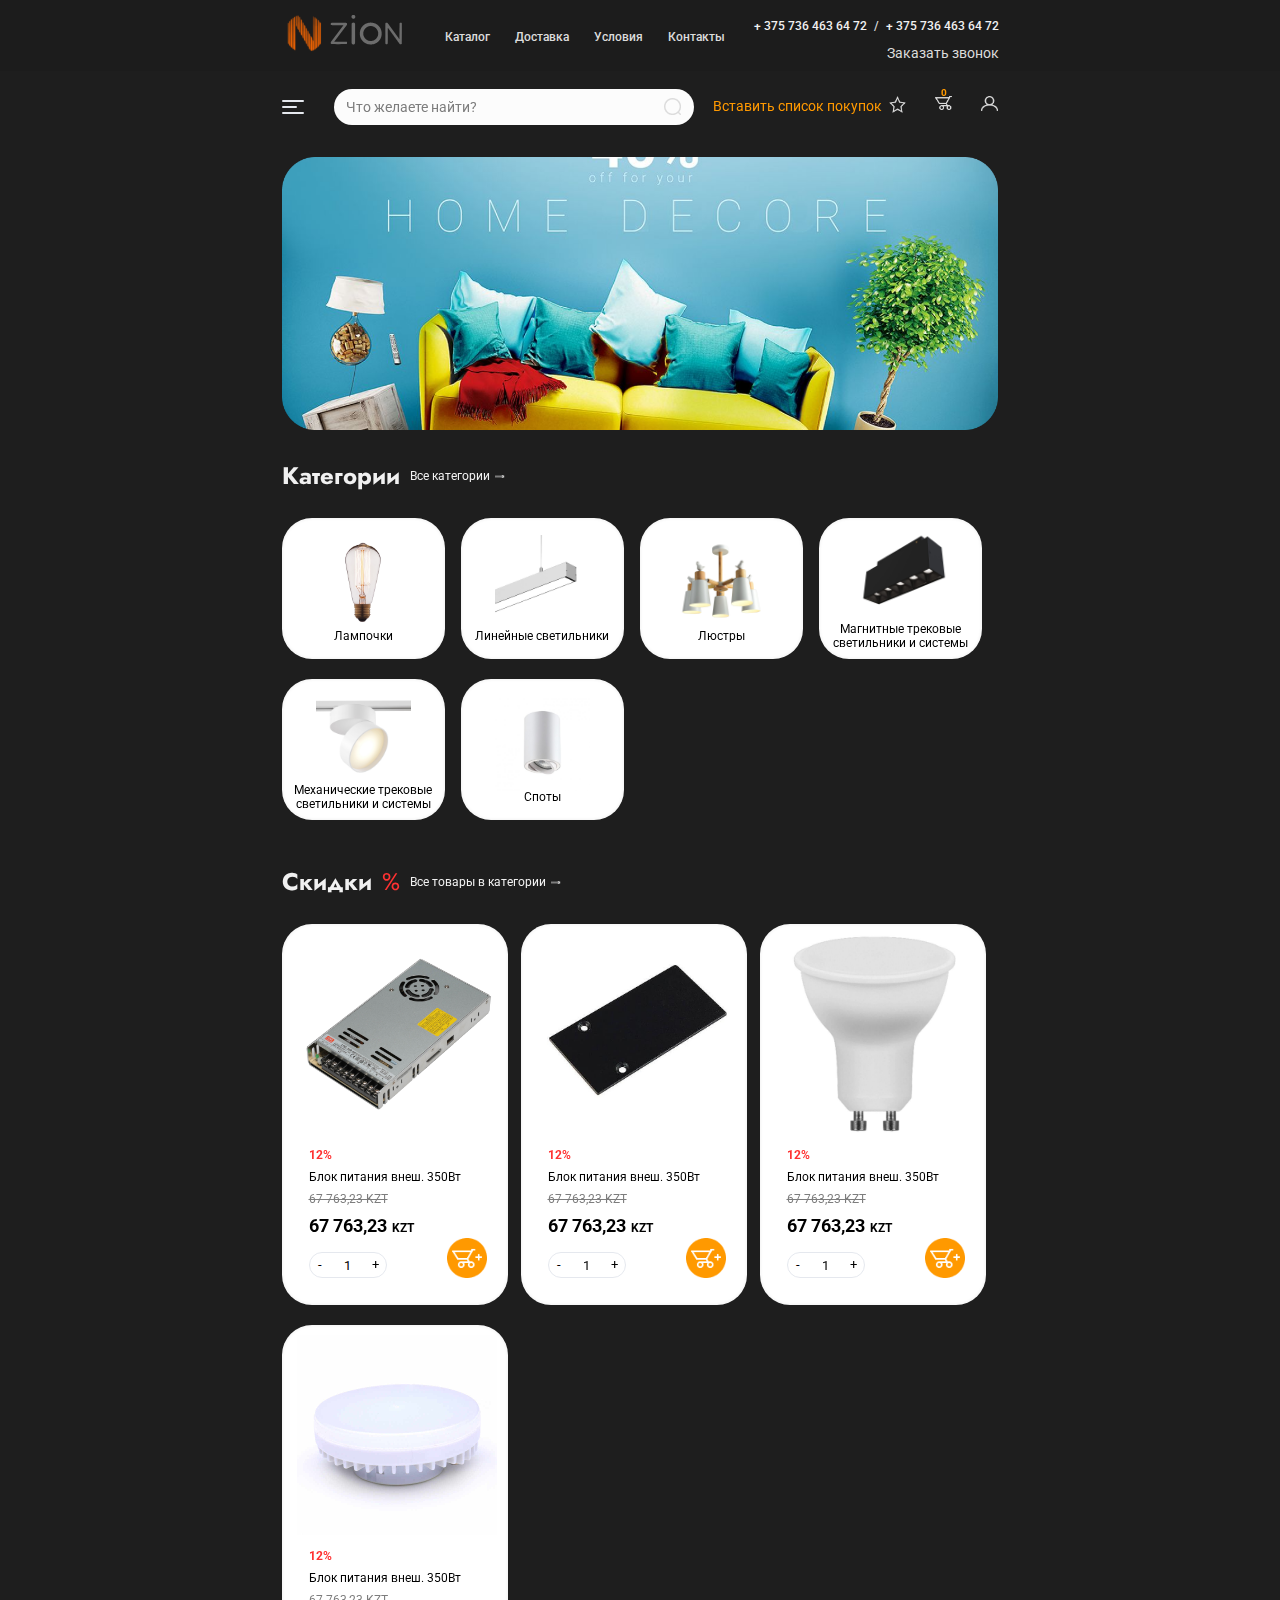
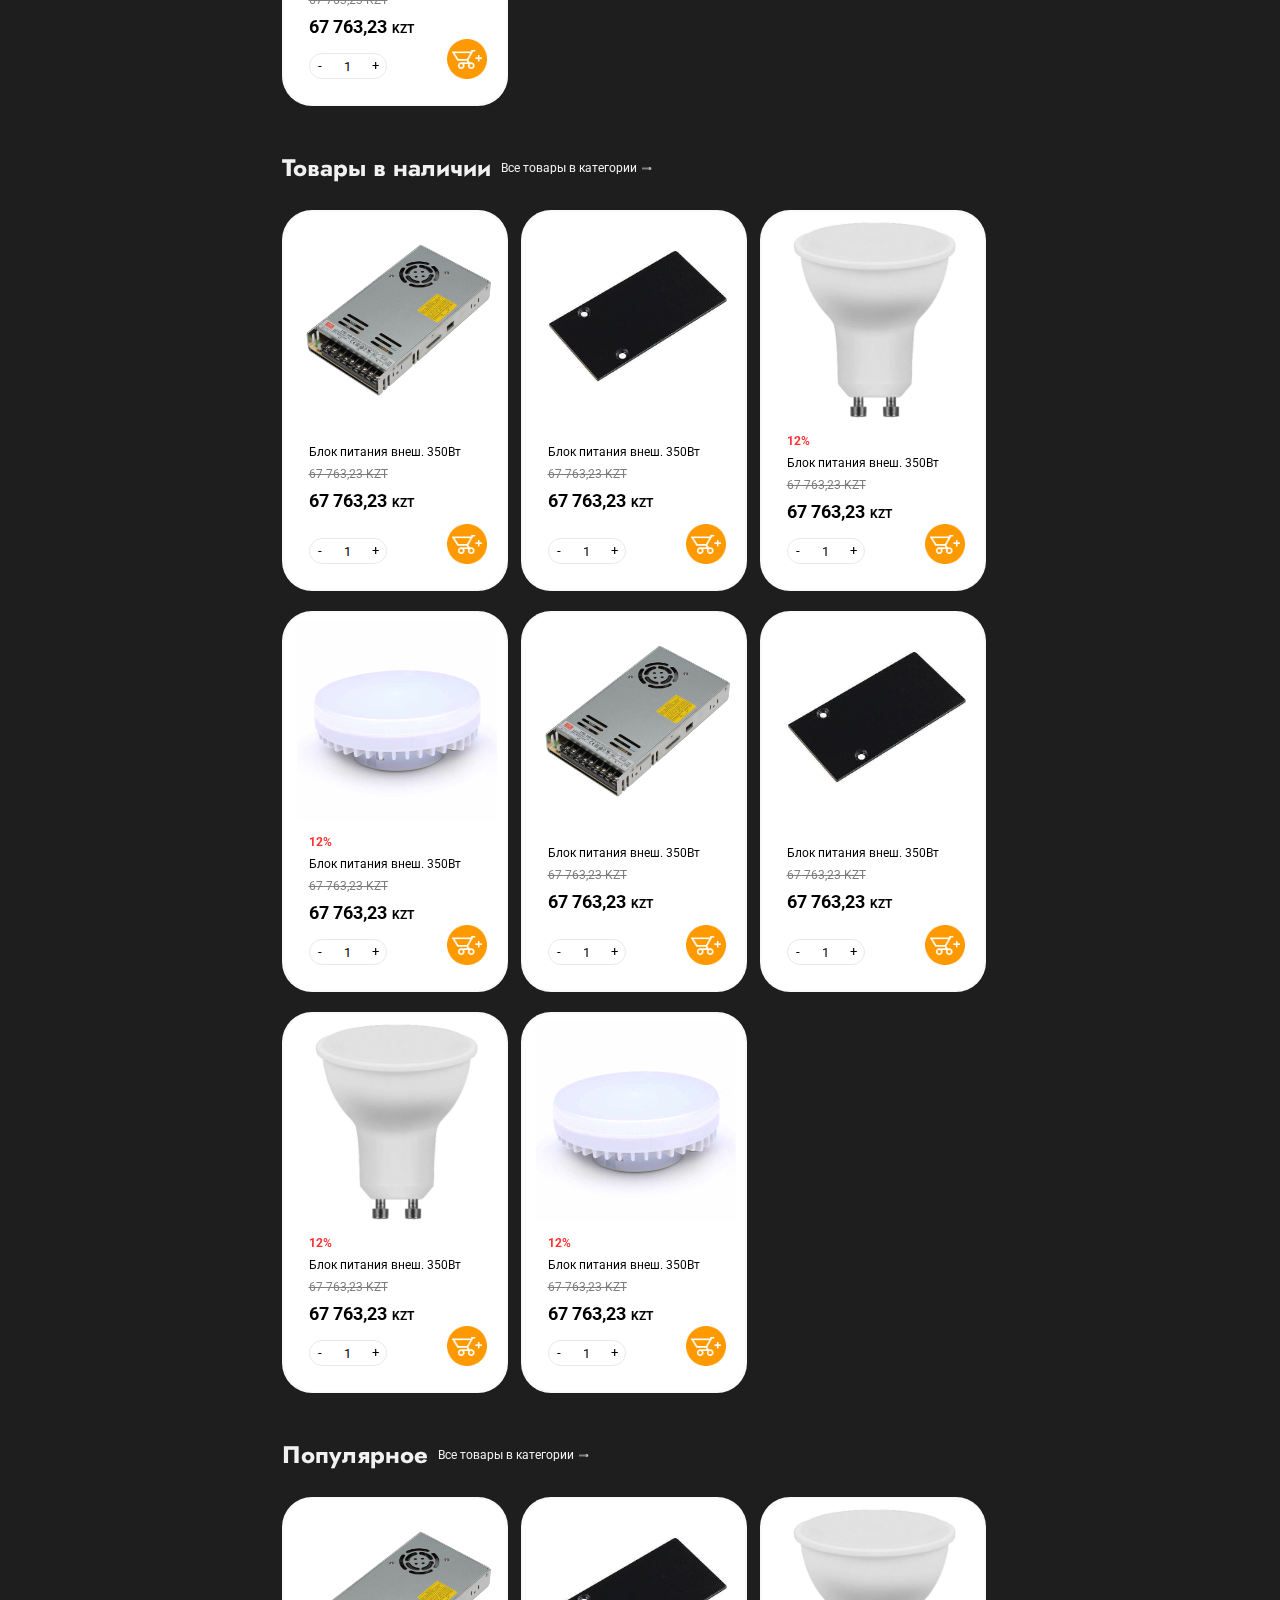
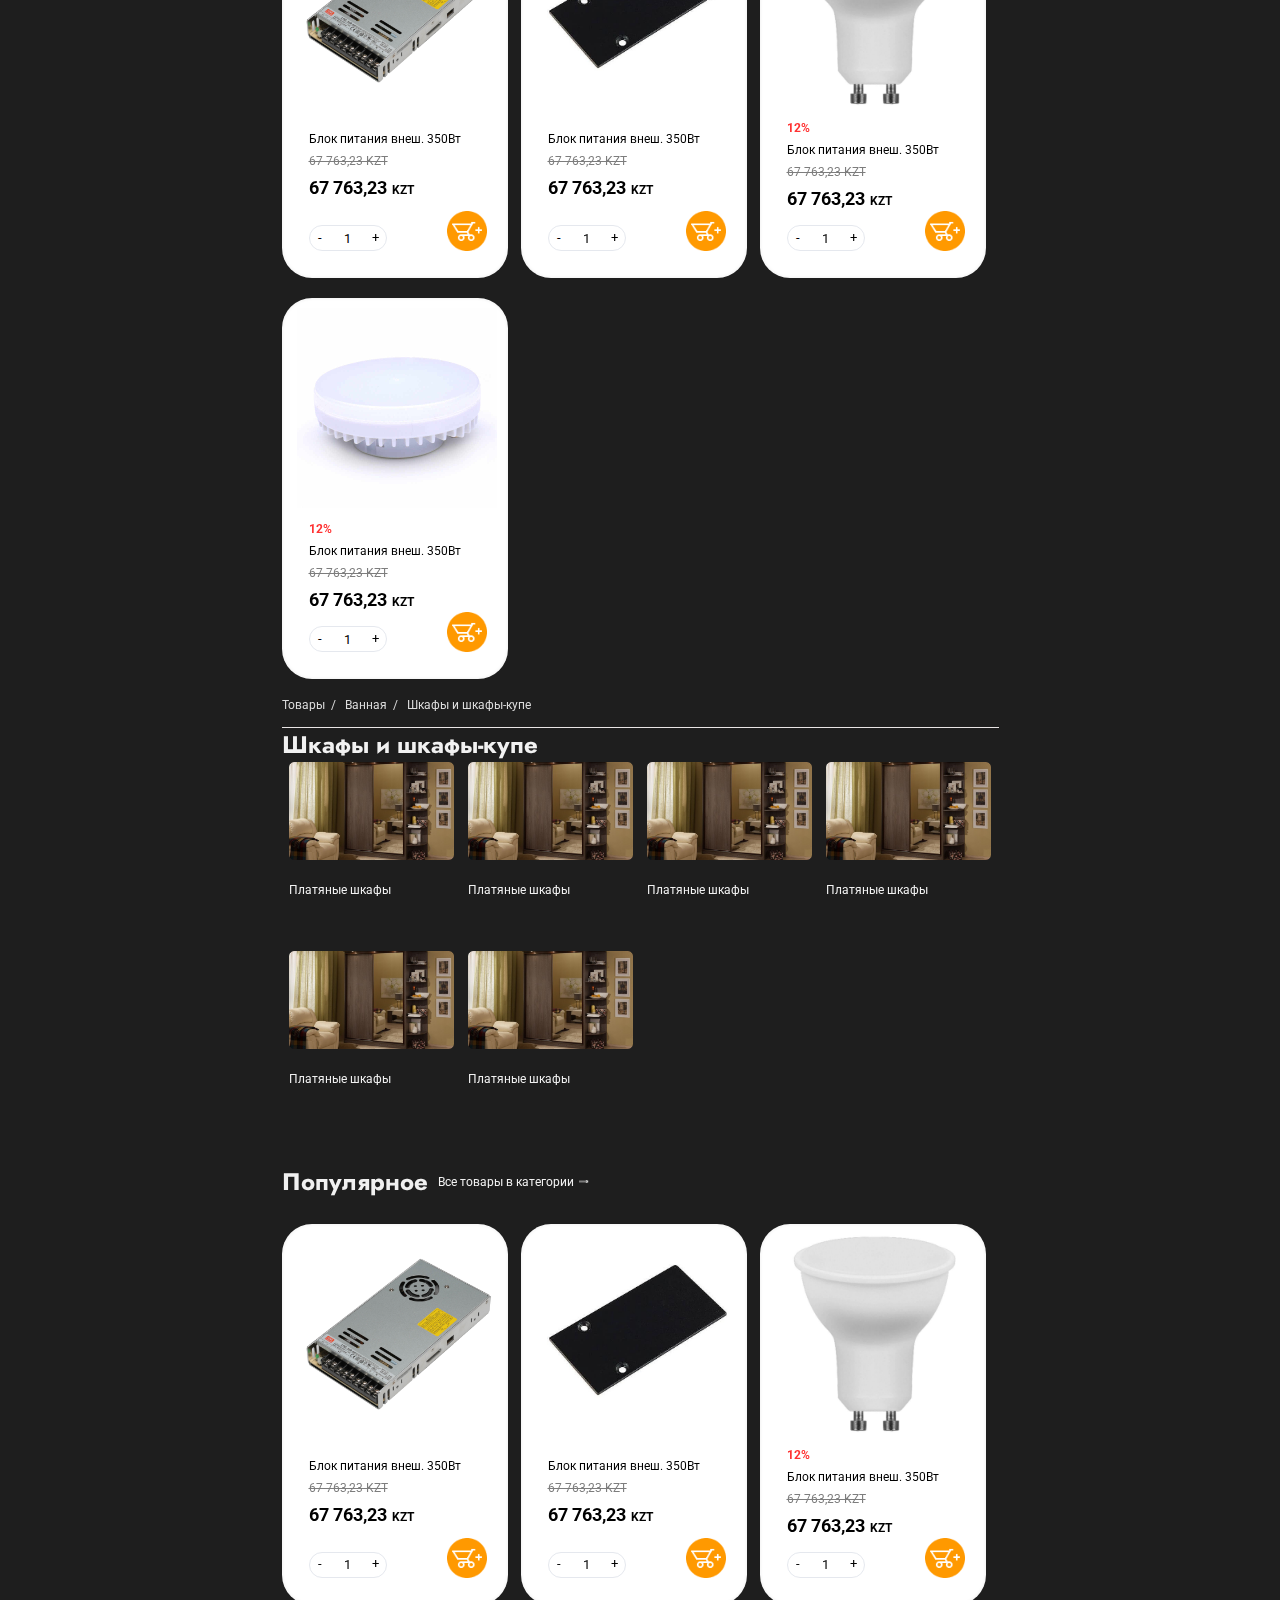
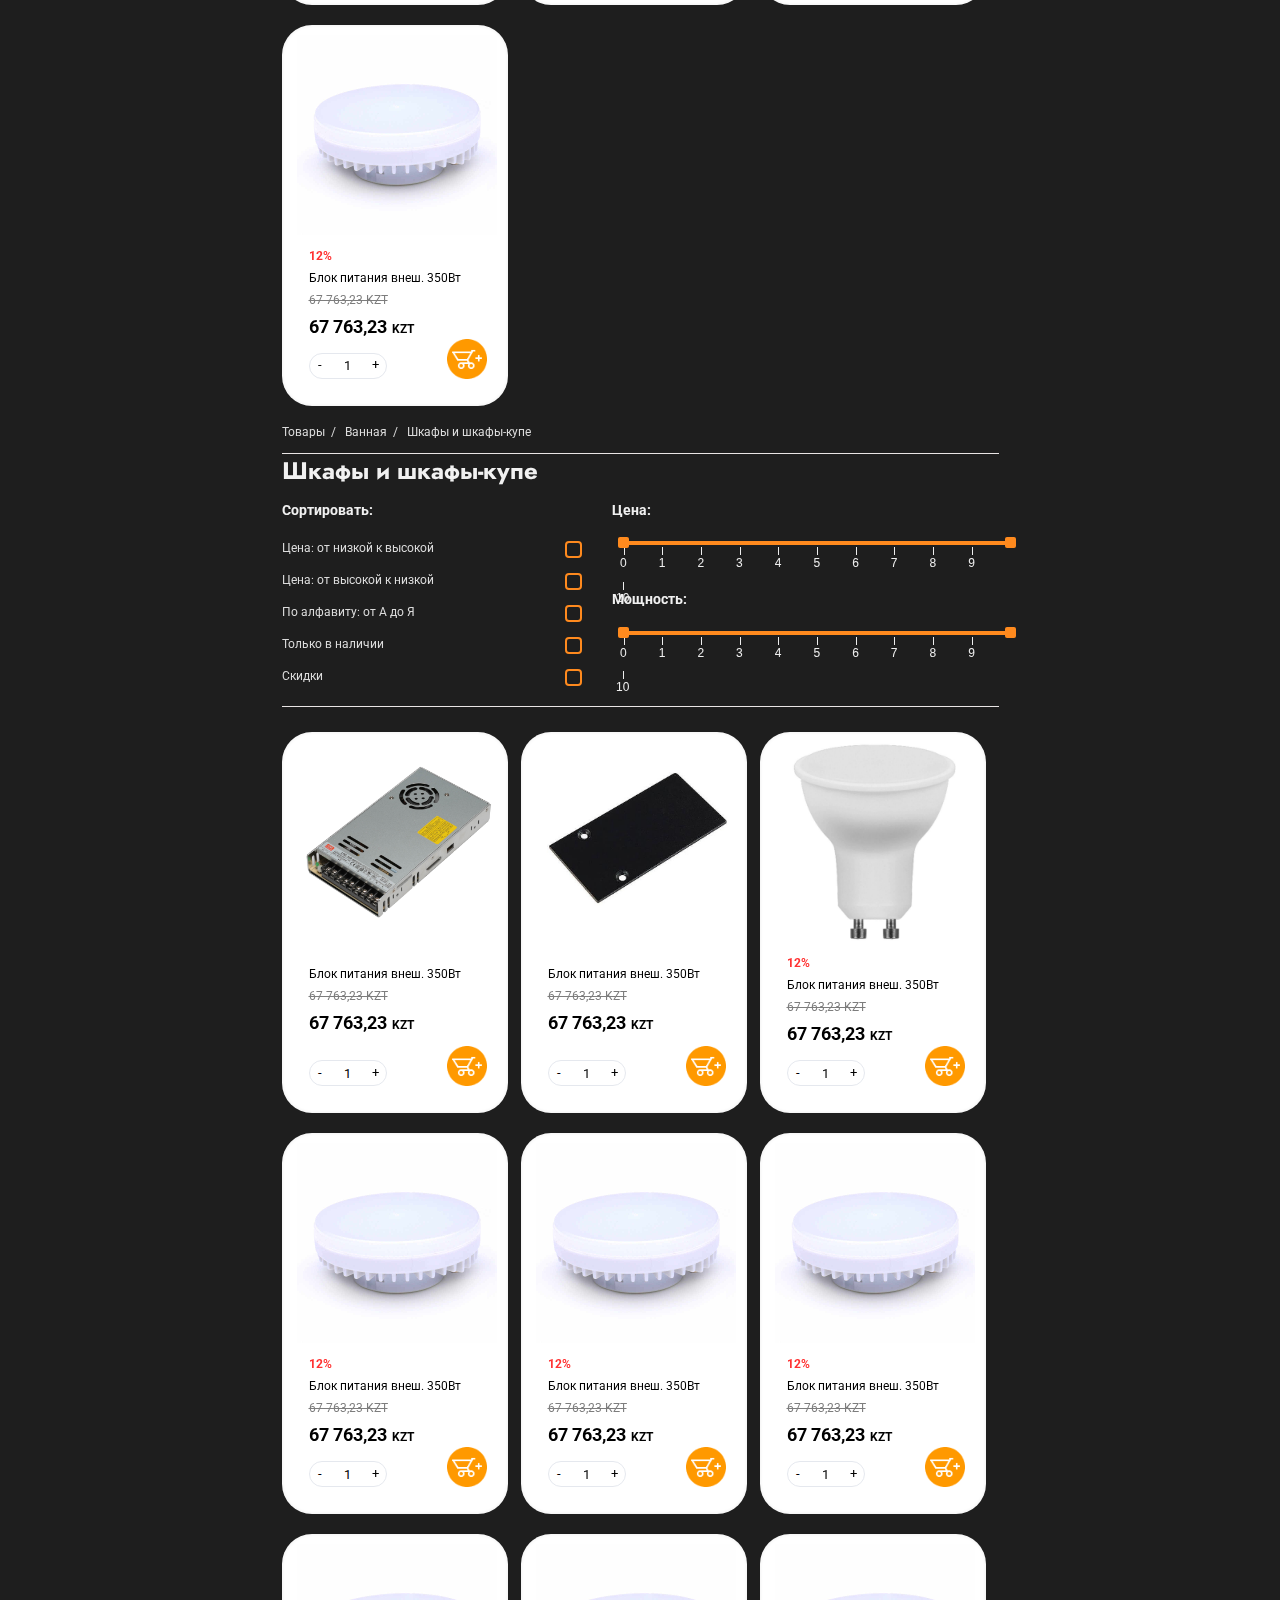
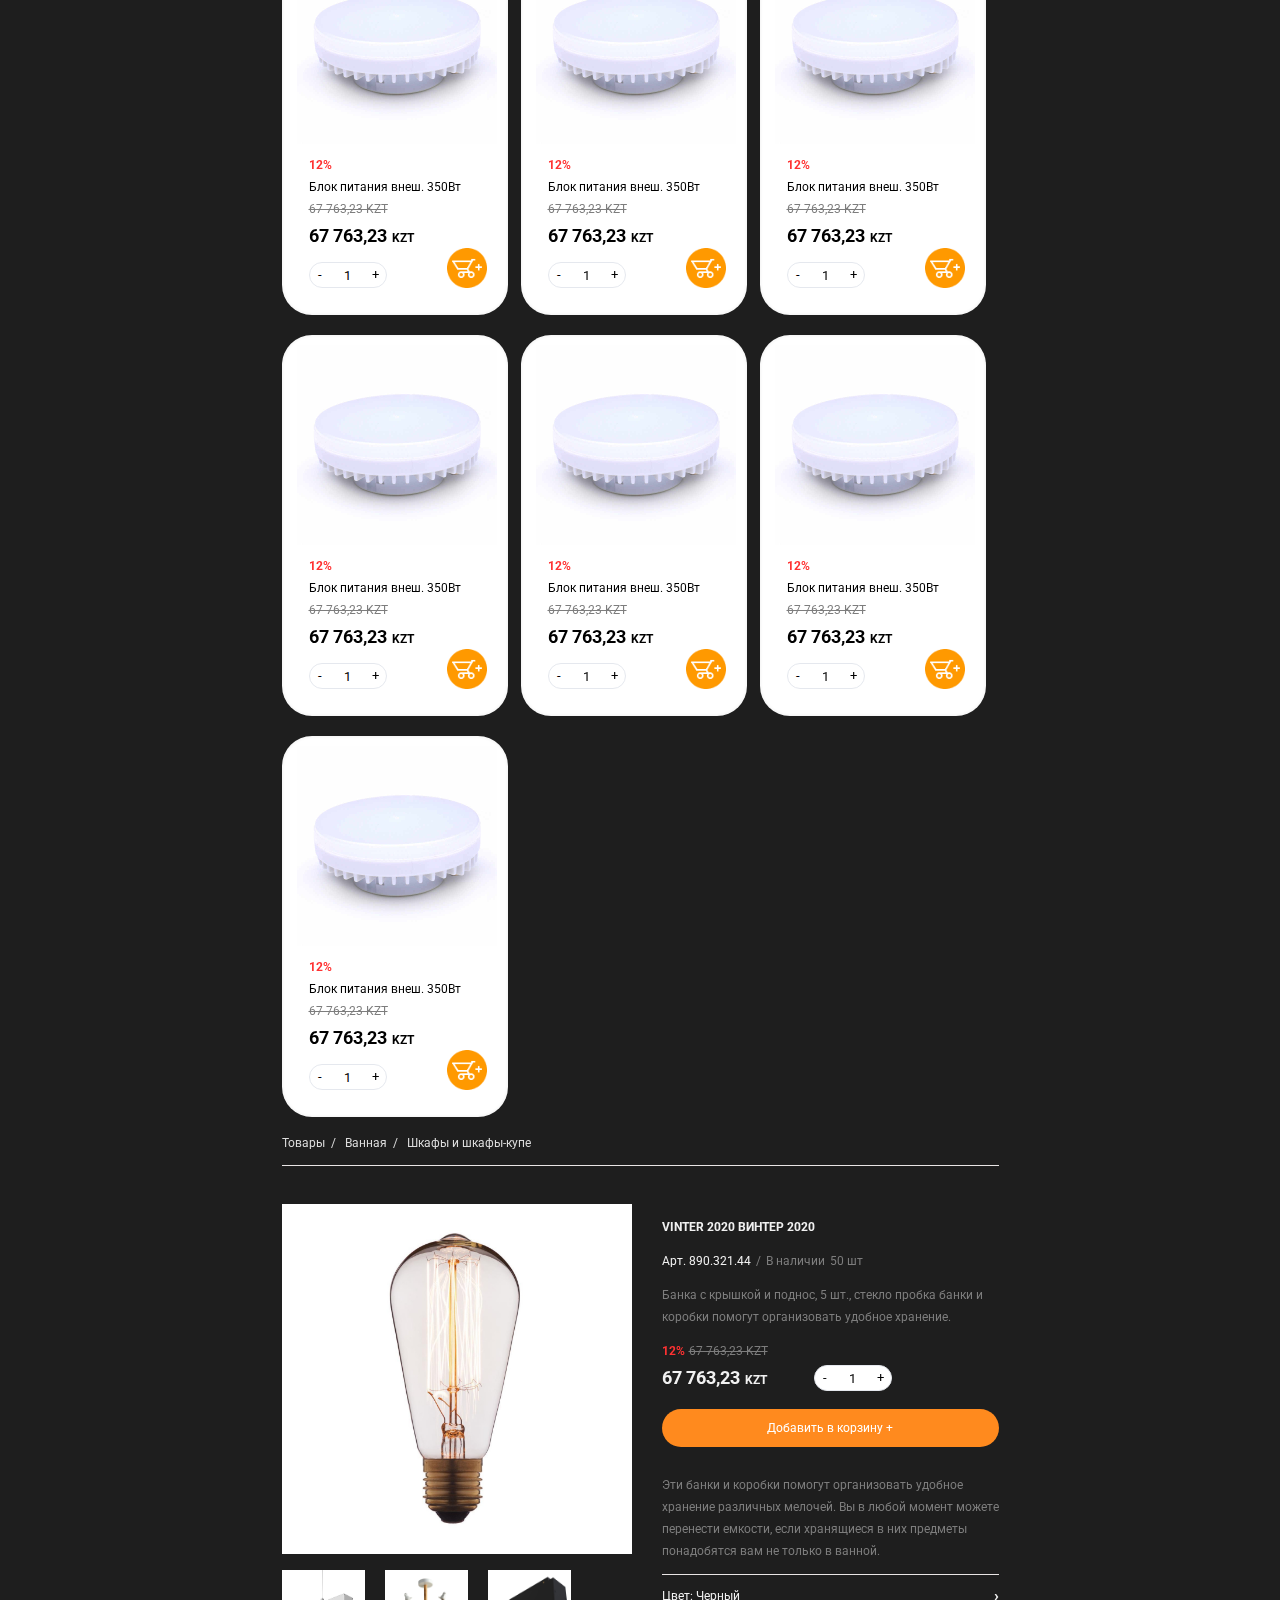
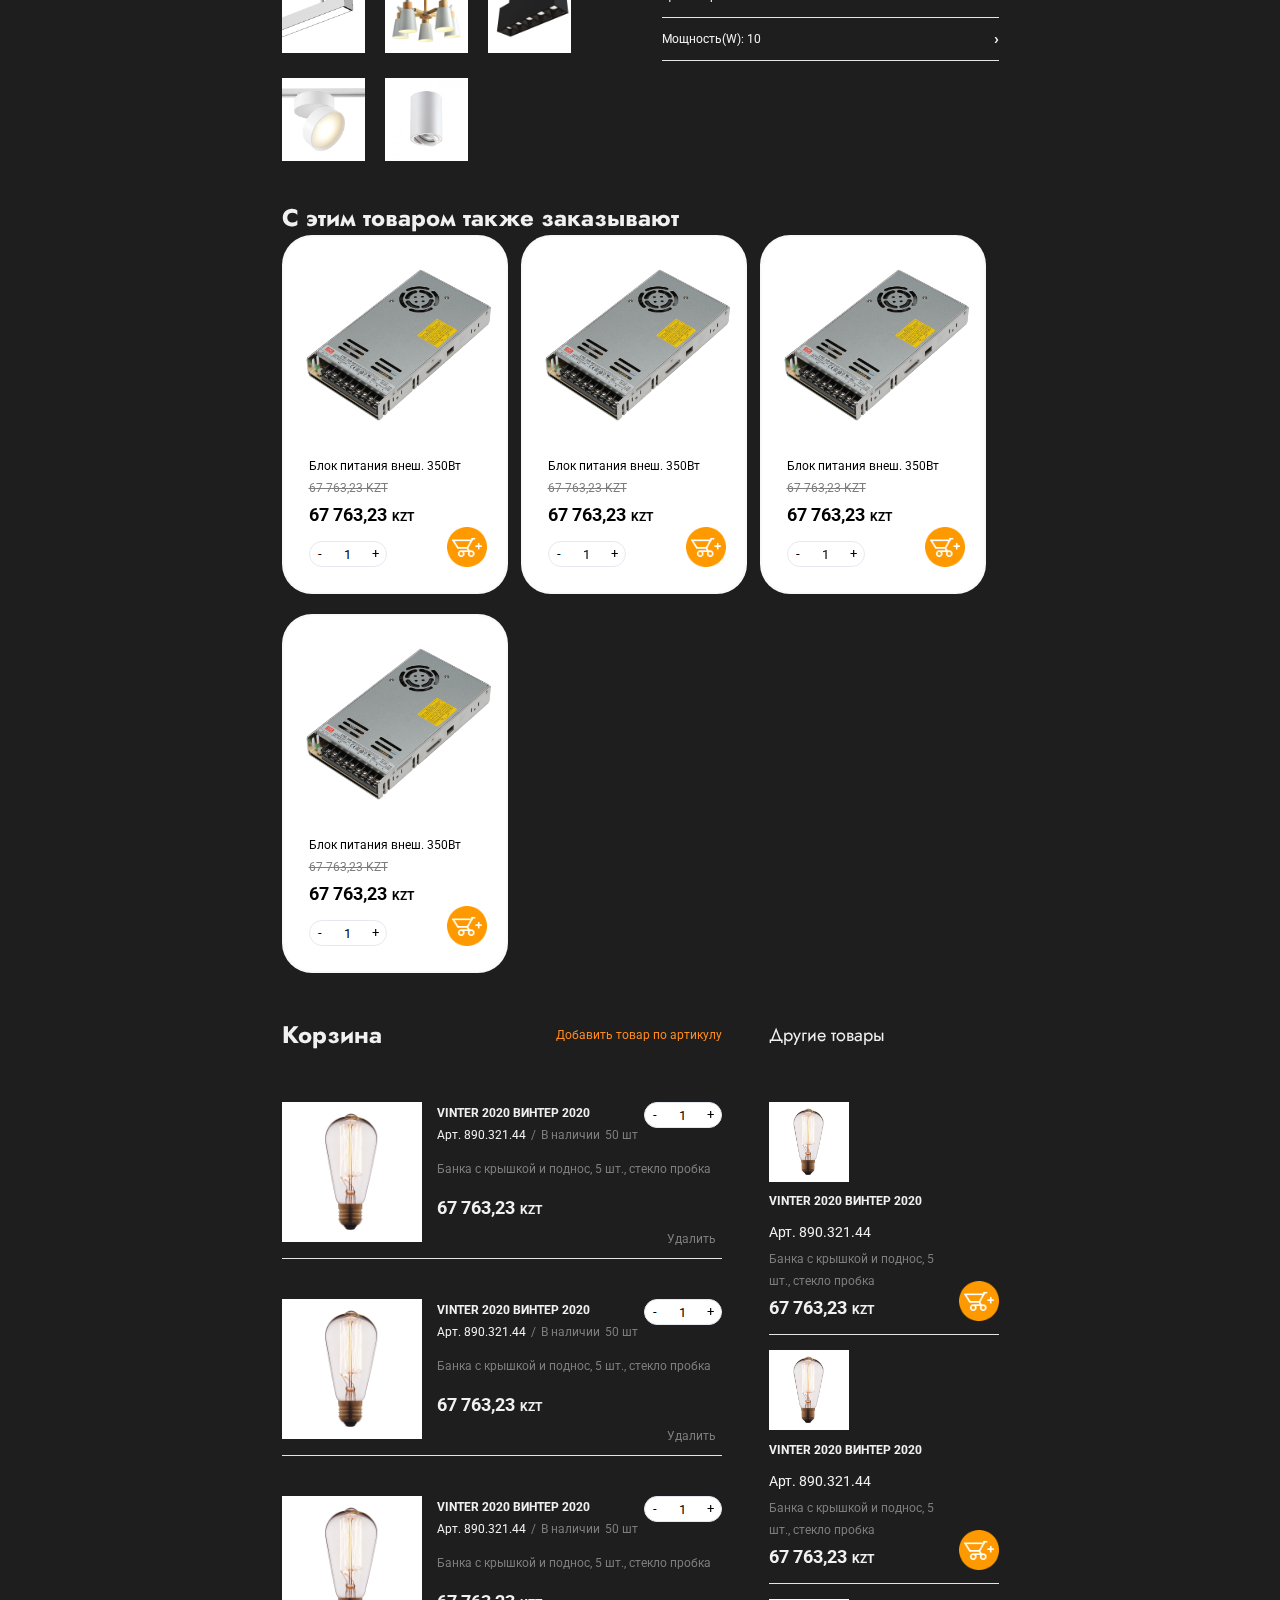
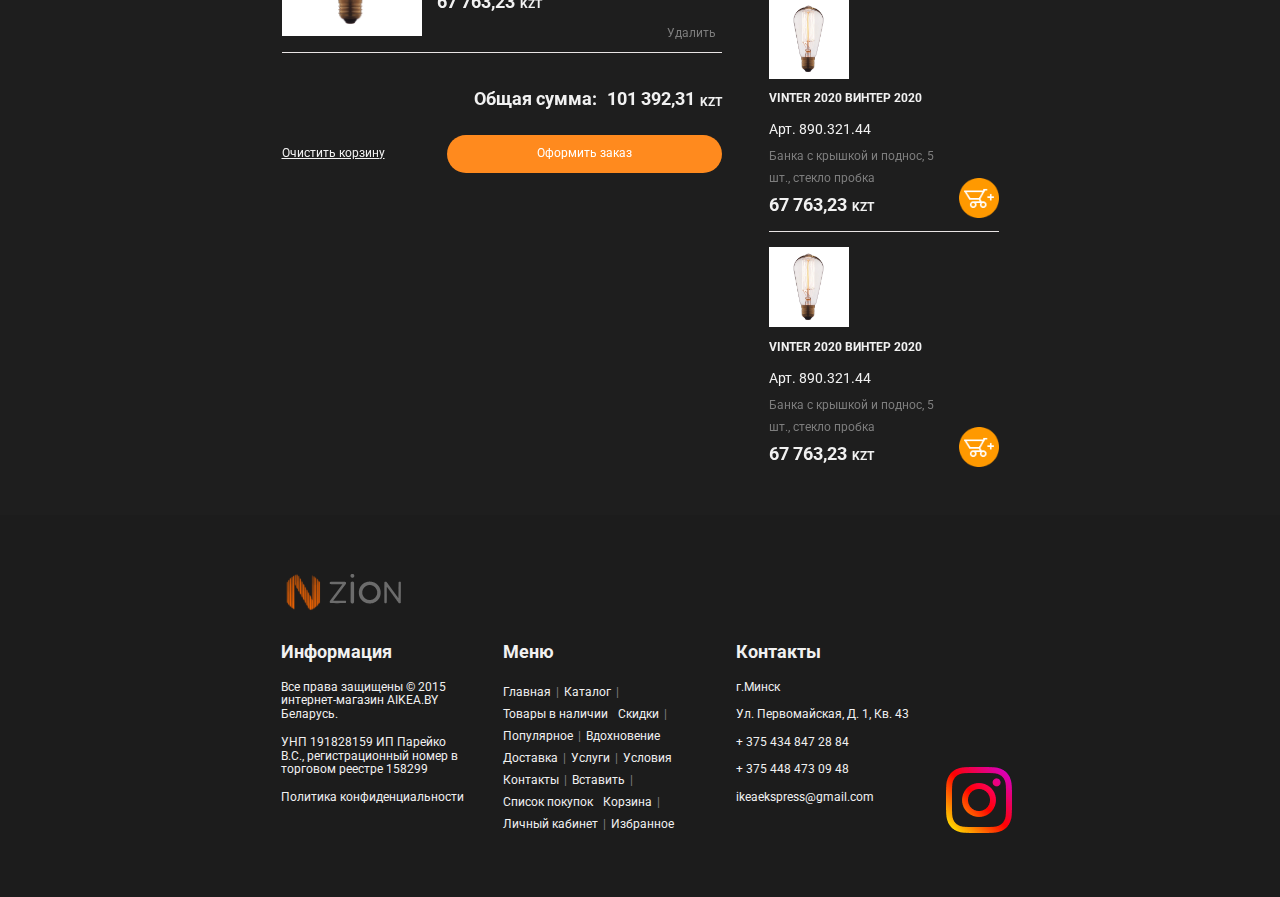
==== commit fc5a24e3: "feat: add mobile fixed menu" ====
--- a/index.html
+++ b/index.html
@@ -29,9 +29,6 @@
                 </defs>
             </svg>
                 
-
-
-
             <ul class="navigation__menu">
                 <li class="navigation__item"><a href="#">Каталог</a></li>
                 <li class="navigation__item"><a href="#">Товары в наличии</a></li>
@@ -50,6 +47,72 @@
         <div class="blur-area">
         </div>
     </div>
+    <div class="search-wrapper">
+        <aside class="navigation mobile-search">
+            <button class="navigation__closer" onclick="searchFormConditionSwitcher()"></button>
+
+            <div class="navigation__search-wrapper">
+
+                <div class="header__searchform">
+                    <form action="" method="get" class="searchform">
+                        <input name="search" class="search-input" placeholder="Что желаете найти?" type="search">
+                        <button class="search-input__button" type="submit"></button>
+                    </form>
+                </div>
+            </div>
+            
+        </aside>
+        
+    </div>
+
+    <header class="mobile-header">
+        <div class="mobile-header__menu">
+            <button class="burger-menu" onclick="menuConditionSwitcher()">
+                <span class="burger-menu__dash"></span>
+            </button>
+        </div>
+        <div class="mobile__logo">
+            <a class="mobile-header__logo" href="#">
+                <svg  width="120" height="30" viewBox="0 0 1278 475" fill="none" xmlns="http://www.w3.org/2000/svg" xmlns:xlink="http://www.w3.org/1999/xlink">
+                    <path fill-rule="evenodd" clip-rule="evenodd" d="M750.247 41.612C750.247 42.0705 749.991 42.2486 749.22 42.3225C748.314 42.4096 748.184 42.5422 748.095 43.4668C748 44.4464 747.934 44.5013 747.07 44.3118C746.283 44.1394 746.1 44.2266 745.848 44.8916C745.683 45.3236 745.397 45.7707 745.209 45.8863C745.022 46.0019 744.95 46.2273 745.05 46.3903C745.15 46.5513 744.904 46.6479 744.502 46.6044C743.896 46.5399 743.758 46.6934 743.678 47.5119C743.599 48.3152 743.396 48.5502 742.572 48.7851L741.564 49.0731L741.405 52.2068C741.253 55.2231 741.217 55.3481 740.469 55.5243C739.48 55.7555 739.211 56.9453 739.347 60.4694C739.463 63.4383 739.578 63.7357 740.624 63.7357C741.371 63.7357 741.384 63.7907 741.473 66.9604L741.564 70.187L742.589 70.4807C743.439 70.7232 743.616 70.9297 743.616 71.6762C743.616 72.2673 743.779 72.578 744.089 72.578C744.701 72.578 745.827 73.7016 745.827 74.3135C745.827 74.6451 746.16 74.7872 746.931 74.7872C747.985 74.7872 748.036 74.8402 748.036 75.8937C748.036 76.9452 748.091 76.9982 749.135 76.9982C750.054 76.9982 750.268 77.1328 750.438 77.811C750.758 79.0842 751.643 79.2093 760.372 79.2093C769.119 79.2093 769.824 79.0786 769.824 77.4719C769.824 77.1403 770.158 76.9982 770.931 76.9982C771.982 76.9982 772.035 76.9452 772.035 75.8937C772.035 74.8724 772.109 74.7872 772.998 74.7872C774.983 74.7872 776.456 73.3681 776.456 71.4564C776.456 71.032 776.634 70.6682 776.852 70.6493C777.068 70.6303 777.53 70.5943 777.877 70.5697C778.572 70.5204 778.572 70.5261 778.627 67.8414C778.665 66.0358 778.705 65.9468 779.464 65.9468C780.652 65.9468 780.878 64.9388 780.878 59.63C780.878 54.4254 780.675 53.4914 779.479 53.192C778.718 53.0007 778.407 51.4679 778.693 49.3251C778.748 48.9215 777.865 48.6089 777.17 48.7832C776.541 48.9405 776.456 48.8438 776.456 47.9647C776.456 45.8427 774.504 43.9234 772.784 44.3535C772.1 44.5259 772.035 44.4445 772.035 43.4024C772.035 42.3111 771.99 42.2637 770.931 42.2637C770.035 42.2637 769.824 42.1425 769.824 41.6309C769.824 41.0133 769.614 41 760.037 41C750.563 41 750.247 41.0189 750.247 41.612ZM757.892 121.115C757.395 121.21 757.111 121.543 756.984 122.178L756.799 123.101H752.773C748.578 123.101 747.786 123.341 748.222 124.48C748.422 125.003 748.259 125.107 746.694 125.45C745.984 125.605 745.827 125.81 745.827 126.581C745.827 127.254 745.668 127.532 745.274 127.559C744.97 127.578 744.508 127.614 744.247 127.638C743.889 127.67 743.75 128.19 743.68 129.792L743.587 131.905L742.576 132.004L741.564 132.1L741.484 236.59C741.425 313.569 741.497 341.189 741.759 341.506C741.954 341.741 742.452 341.932 742.865 341.932C743.578 341.932 743.616 342.034 743.616 343.993C743.616 345.85 743.688 346.081 744.339 346.328C745.419 346.739 745.772 347.32 745.884 348.876C745.975 350.138 746.083 350.308 746.952 350.556C747.579 350.734 748.036 351.138 748.248 351.703C748.602 352.639 749.682 352.974 752.378 352.982C753.36 352.983 753.72 353.112 753.72 353.459C753.72 354.24 767.164 354.162 767.371 353.377C767.486 352.936 767.818 352.838 769.013 352.887C771.224 352.978 772.035 352.578 772.035 351.396C772.035 350.858 772.17 350.505 772.337 350.608C773.231 351.159 774.246 350.39 774.246 349.162C774.246 348.306 774.383 347.932 774.697 347.932C775.679 347.932 776.456 346.199 776.456 344.016C776.456 342.173 776.526 341.932 777.062 341.932C778.801 341.932 778.665 350.788 778.665 237.243C778.665 179.876 778.579 132.714 778.473 132.439C778.362 132.146 777.909 131.943 777.371 131.943C776.465 131.943 776.456 131.924 776.456 130.086C776.456 128.328 776.043 127.417 775.306 127.549C774.548 127.684 774.277 127.43 774.188 126.496C774.101 125.594 773.964 125.458 773.062 125.37C772.229 125.291 772.035 125.135 772.035 124.541C772.035 123.741 771.376 123.03 770.717 123.12C770.487 123.15 768.701 123.159 766.746 123.138L763.193 123.101V122.305C763.193 121.075 760.846 120.549 757.892 121.115ZM939.317 121.217C939.012 121.403 938.764 121.901 938.764 122.328V123.101H929.314C919.196 123.101 918.87 123.152 918.87 124.703C918.87 125.268 918.601 125.314 915.161 125.348C913.12 125.368 911.237 125.404 910.975 125.427C910.716 125.45 910.367 125.931 910.2 126.496L909.897 127.523L907.042 127.559C905.471 127.58 904.096 127.585 903.982 127.57C903.87 127.557 903.687 128.036 903.575 128.639L903.368 129.732H900.721C897.917 129.732 897.082 130.098 897.082 131.32C897.082 131.833 896.794 131.926 894.95 132.007C893.078 132.089 892.813 132.178 892.773 132.733C892.749 133.08 892.713 133.542 892.694 133.758C892.671 134.031 892.027 134.154 890.631 134.154C888.6 134.154 887.773 134.722 888.38 135.704C888.48 135.865 888.133 136.079 887.611 136.179C887.09 136.282 886.233 136.446 885.712 136.547C884.712 136.74 883.952 137.708 884.327 138.315C884.462 138.531 884.407 138.586 884.189 138.449C883.24 137.864 881.608 138.612 881.608 139.635C881.606 140.588 881.553 140.628 880.233 140.67C878.42 140.726 877.505 141.244 877.505 142.206C877.505 142.775 877.376 142.926 877.008 142.786C876.133 142.449 874.916 143.337 875.123 144.163C875.309 144.906 875.267 144.929 873.556 145.016C873.067 145.041 872.944 145.238 873.012 145.891C873.109 146.833 872.738 147.176 871.531 147.259C871.082 147.291 870.75 147.481 870.794 147.682C870.934 148.333 869.691 149.258 868.291 149.542C867.3 149.743 866.938 149.965 866.968 150.351C866.993 150.643 866.885 150.804 866.732 150.709C866.578 150.615 866.451 150.761 866.451 151.037C866.451 151.342 866.076 151.611 865.489 151.729C864.765 151.875 864.483 152.134 864.356 152.769C864.233 153.381 863.909 153.697 863.187 153.911C862.431 154.133 862.165 154.411 862.092 155.052C862.016 155.698 861.773 155.948 861.067 156.103C860.366 156.257 860.079 156.549 859.884 157.308C859.704 158.004 859.409 158.341 858.916 158.413C858.2 158.517 857.611 159.548 857.611 160.7C857.611 161.424 856.544 162.574 855.873 162.574C855.544 162.574 855.4 162.903 855.4 163.657C855.4 164.652 855.313 164.752 854.373 164.841C853.475 164.929 853.335 165.067 853.249 165.95C853.164 166.827 853.022 166.969 852.145 167.054C851.262 167.14 851.123 167.28 851.038 168.178C850.955 169.031 850.807 169.205 850.161 169.205C849.219 169.205 848.768 170.188 848.768 172.248C848.768 173.53 848.698 173.665 848.058 173.612C846.701 173.504 846.557 173.61 846.557 174.73C846.557 175.692 846.457 175.836 845.788 175.836C844.807 175.836 844.655 176.099 844.437 178.212C844.28 179.737 844.176 179.94 843.552 179.94C842.503 179.94 842.217 180.529 842.287 182.545L842.349 184.362H841.296C840.716 184.362 840.231 184.468 840.218 184.599C840.203 184.728 840.15 185.658 840.1 186.662C839.996 188.748 839.93 188.862 838.84 188.862C838.403 188.862 838.115 188.975 838.2 189.116C838.287 189.256 838.219 189.457 838.049 189.561C837.878 189.667 837.78 190.565 837.827 191.558C837.912 193.273 837.878 193.363 837.143 193.409C835.902 193.487 835.79 193.818 835.703 197.676C835.659 199.665 835.532 199.904 834.49 199.957C833.632 199.999 833.594 200.203 833.522 205.084L833.471 208.596L832.514 208.557L831.559 208.519L831.317 210.887C831.184 212.189 831.16 214.64 831.264 216.334L831.451 219.413H830.699C829.159 219.413 829.191 219.015 829.191 238.738C829.191 258.837 829.168 258.568 830.856 258.568C831.167 258.568 831.27 259.786 831.296 263.818C831.334 269.342 831.402 269.604 832.823 269.615C833.405 269.619 833.452 269.814 833.407 272.067C833.335 275.741 833.479 276.252 834.583 276.252C835.612 276.252 835.557 276.068 835.633 279.822C835.684 282.41 835.928 282.868 837.262 282.878C837.855 282.882 837.91 283.06 837.87 284.856C837.829 286.737 837.882 286.887 839.015 288.045C839.945 288.994 840.18 289.458 840.089 290.168C839.905 291.625 840.584 293.008 841.582 293.207C842.385 293.368 842.438 293.473 842.296 294.606C842.145 295.82 842.152 295.83 843.23 295.83H844.318L844.413 297.961C844.505 300.087 844.507 300.093 845.479 300.187C846.413 300.278 846.463 300.358 846.741 302.239C847.01 304.056 847.094 304.204 847.901 304.297C848.568 304.374 848.778 304.575 848.808 305.166C848.829 305.589 848.865 306.112 848.888 306.33C848.909 306.546 849.38 306.767 849.934 306.82C850.811 306.906 850.955 307.05 851.04 307.927C851.125 308.808 851.266 308.946 852.164 309.033C853.054 309.119 853.189 309.249 853.189 310.02C853.189 312.04 853.552 312.906 854.477 313.092C855.189 313.234 855.385 313.461 855.462 314.242C855.54 315.041 855.739 315.261 856.584 315.477C857.448 315.699 857.611 315.888 857.611 316.665C857.611 317.472 857.751 317.616 858.715 317.796C859.674 317.976 859.82 318.124 859.82 318.91C859.82 319.839 860.923 320.477 861.697 319.998C861.908 319.867 862.031 320.204 862.031 320.909C862.031 322.046 863.041 322.745 863.909 322.209C864.119 322.078 864.242 322.417 864.242 323.126C864.242 324.2 864.291 324.249 865.347 324.249C866.4 324.249 866.451 324.302 866.451 325.354C866.451 326.403 866.508 326.46 867.537 326.46C868.53 326.46 868.63 326.546 868.721 327.485C868.806 328.372 868.95 328.525 869.784 328.607C870.504 328.677 870.83 328.923 871.08 329.585C871.419 330.485 872.408 330.88 874.321 330.88C875.066 330.88 875.165 331.002 875.151 331.907C875.136 332.87 875.208 332.94 876.336 333.033C877.368 333.118 877.506 333.217 877.334 333.758C877.063 334.613 877.713 335.301 878.791 335.301C879.397 335.301 880.028 335.657 880.758 336.407C881.536 337.209 882.103 337.512 882.825 337.512C883.662 337.512 883.819 337.631 883.819 338.262C883.819 339.079 884.473 339.795 885.138 339.704C887.269 339.416 888.2 339.723 888.298 340.748L888.399 341.775L890.511 341.868L892.624 341.96L892.72 342.972L892.819 343.986L894.95 344.079C897.076 344.171 897.082 344.173 897.082 345.098C897.082 345.983 897.853 346.526 898.838 346.335C900.248 346.064 901.447 346.401 901.627 347.121C901.887 348.16 903.04 348.497 906.475 348.542C907.879 348.561 908.133 348.654 908.133 349.156C908.133 350.299 908.99 350.579 912.904 350.717C916.519 350.846 916.674 350.88 916.851 351.579C917.148 352.771 918.58 352.932 929.211 352.974C931.593 352.983 932.133 353.072 932.133 353.459C932.133 353.872 933.781 353.933 945.079 353.933C956.377 353.933 958.027 353.872 958.027 353.459C958.027 352.942 958.051 352.94 965.994 352.951C970.583 352.957 972.104 352.625 972.94 351.434C973.305 350.911 973.802 350.812 976.354 350.753C979.41 350.687 980.42 350.367 981.393 349.162C981.769 348.698 982.343 348.565 984.148 348.529C986.285 348.487 986.501 348.417 987.528 347.419C988.396 346.576 988.885 346.354 989.864 346.354C992.227 346.354 993.025 346.047 993.243 345.054C993.436 344.175 993.51 344.143 995.302 344.143C997.231 344.143 998.118 343.497 997.695 342.396C997.566 342.059 998.002 341.94 999.645 341.868L1001.76 341.775L1001.86 340.748C1001.96 339.725 1002.71 339.444 1004.68 339.698C1005.47 339.8 1006.34 339.062 1006.34 338.29C1006.34 337.61 1006.48 337.512 1007.44 337.512C1008.5 337.512 1008.55 337.459 1008.55 336.407V335.301H1010.38C1012.36 335.301 1012.97 334.952 1012.97 333.817C1012.97 333.194 1013.13 333.092 1014.11 333.092C1015.24 333.092 1015.25 333.078 1015.13 331.9C1015.02 330.721 1015.03 330.71 1016.06 330.831C1016.92 330.932 1017.29 330.757 1018.21 329.812C1018.82 329.183 1019.63 328.668 1020.01 328.666C1020.98 328.658 1021.36 328.336 1021.61 327.328C1021.78 326.627 1022 326.46 1022.75 326.46C1023.56 326.46 1023.7 326.32 1023.89 325.354C1024.08 324.319 1024.37 324.126 1025.49 324.276C1025.82 324.321 1026.22 323.508 1026.23 322.792C1026.23 322.26 1026.39 322.156 1027 322.271C1027.83 322.432 1028.63 321.415 1028.32 320.593C1028.2 320.282 1028.38 320.144 1028.91 320.144C1029.8 320.144 1030.65 319.382 1030.65 318.582C1030.65 318.203 1030.97 317.95 1031.59 317.826C1032.32 317.681 1032.58 317.408 1032.79 316.612C1032.98 315.905 1033.29 315.53 1033.81 315.407C1034.33 315.286 1034.65 314.911 1034.83 314.213C1034.97 313.654 1035.29 313.198 1035.53 313.198C1036.43 313.198 1036.97 312.232 1036.97 310.648V309.092H1038.08C1039.12 309.092 1039.18 309.037 1039.18 308.006C1039.18 307.014 1039.27 306.913 1040.21 306.822C1041.11 306.735 1041.25 306.595 1041.39 305.619C1041.51 304.763 1041.71 304.49 1042.28 304.41C1043.13 304.289 1043.6 303.258 1043.6 301.514C1043.6 300.365 1043.66 300.284 1044.63 300.191L1045.65 300.093L1045.75 297.961L1045.84 295.83H1046.93C1047.99 295.83 1048.02 295.795 1048.02 294.566C1048.02 293.522 1048.13 293.304 1048.64 293.304C1049.42 293.304 1049.87 292.48 1050.13 290.553C1050.26 289.549 1050.58 288.802 1051.09 288.329C1051.5 287.937 1051.76 287.472 1051.65 287.294C1051.54 287.118 1051.64 287.012 1051.87 287.059C1052.17 287.124 1052.31 286.582 1052.38 285.015C1052.47 283.018 1052.52 282.883 1053.21 282.883C1053.94 282.883 1054.72 282.249 1054.63 281.732C1054.6 281.584 1054.59 280.29 1054.62 278.857L1054.65 276.252H1055.57C1056.74 276.252 1056.86 275.881 1056.86 272.476V269.699L1057.77 269.519C1058.91 269.289 1059.07 268.482 1059.07 262.645C1059.07 258.433 1059.09 258.348 1059.83 258.011C1061.21 257.382 1061.31 255.951 1061.21 237.727C1061.12 220.394 1061.08 219.834 1059.92 219.667C1059.25 219.574 1059.23 219.407 1059.07 214.269C1058.91 208.721 1058.81 208.377 1057.42 208.365C1056.93 208.361 1056.86 208.015 1056.86 205.597C1056.86 201.419 1056.62 200.44 1055.55 200.035C1054.7 199.714 1054.38 198.168 1054.68 195.862C1054.69 195.762 1054.19 195.186 1053.57 194.58C1052.51 193.553 1052.43 193.346 1052.4 191.457C1052.38 189.561 1052.01 188.68 1051.29 188.809C1050.41 188.966 1050.26 188.669 1050.17 186.651L1050.07 184.519L1049.06 184.421C1048.05 184.324 1048.05 184.315 1047.96 182.369C1047.87 180.465 1047.84 180.406 1046.84 180.112C1046 179.866 1045.81 179.648 1045.81 178.949C1045.81 177.596 1045.26 176.492 1044.4 176.098C1043.78 175.817 1043.6 175.499 1043.6 174.701C1043.6 173.602 1042.91 173.11 1041.91 173.494C1041.49 173.655 1041.39 173.481 1041.39 172.574C1041.39 170.957 1040.89 169.868 1039.98 169.521C1039.33 169.279 1039.18 169.006 1039.18 168.106C1039.18 167.045 1039.13 166.994 1038.08 166.994C1037.02 166.994 1036.97 166.941 1036.97 165.889C1036.97 164.872 1036.9 164.783 1036.02 164.783C1035.3 164.783 1035.06 164.635 1035.04 164.152C1035.01 163.805 1034.98 163.343 1034.96 163.125C1034.93 162.909 1034.45 162.685 1033.89 162.632C1032.99 162.545 1032.87 162.422 1032.87 161.598C1032.87 160.901 1032.67 160.59 1032.11 160.374C1031.26 160.054 1030.28 158.826 1030.53 158.417C1030.62 158.271 1030.54 158.152 1030.36 158.152C1030.17 158.152 1030.02 157.943 1030.02 157.685C1030.02 157.43 1029.66 156.983 1029.22 156.693C1028.78 156.403 1028.22 155.709 1027.99 155.152C1027.68 154.413 1027.3 154.087 1026.58 153.944C1026.02 153.832 1025.6 153.549 1025.6 153.288C1025.6 152.761 1023.99 151.52 1023.31 151.52C1022.72 151.52 1021.81 150.509 1021.81 149.838C1021.81 149.448 1021.53 149.311 1020.73 149.311C1019.73 149.311 1019.63 149.224 1019.54 148.284C1019.46 147.379 1019.33 147.257 1018.5 147.248C1017.66 147.238 1017.53 147.11 1017.39 146.141C1017.24 145.13 1017.15 145.054 1016.2 145.128C1015.33 145.196 1015.18 145.103 1015.18 144.497C1015.17 143.244 1014.74 142.96 1012.78 142.903L1010.92 142.85L1010.76 141.738C1010.62 140.749 1010.5 140.626 1009.66 140.626C1008.82 140.626 1008.7 140.509 1008.61 139.601C1008.52 138.627 1008.44 138.572 1007.19 138.544C1004.25 138.474 1004.29 138.493 1004.19 137.39C1004.11 136.608 1003.94 136.363 1003.46 136.363C1002.55 136.363 1001.6 135.789 1001.6 135.24C1001.6 134.59 1000.12 134.086 998.574 134.209C997.498 134.294 997.305 134.224 997.418 133.788C997.703 132.703 996.391 131.943 994.232 131.943C992.252 131.943 991.183 131.42 991.183 130.452C991.183 129.952 990.376 129.732 988.538 129.732C986.954 129.732 986.88 129.694 986.59 128.707C986.261 127.587 986.477 127.646 982.445 127.566C980.217 127.523 980.177 127.508 979.98 126.608C979.722 125.433 979.262 125.321 974.683 125.315C971.155 125.312 970.973 125.279 970.973 124.664C970.973 123.351 969.363 123.078 961.721 123.102C950.575 123.137 951.396 123.184 951.396 122.508C951.396 121.248 950.604 121.052 945.111 120.965C941.811 120.912 939.664 121.005 939.317 121.217ZM529.559 123.39C529.32 123.54 529.208 123.8 529.313 123.966C529.862 124.857 528.72 125.289 525.681 125.34L522.63 125.391L522.429 126.456C522.257 127.381 522.105 127.523 521.296 127.523C520.419 127.523 520.364 127.597 520.364 128.785C520.364 129.838 520.258 130.048 519.731 130.048C519.117 130.048 519.1 130.259 519.1 137.47C519.1 144.679 519.117 144.889 519.731 144.889C520.243 144.889 520.364 145.099 520.364 145.995C520.364 147.047 520.415 147.1 521.469 147.1C522.433 147.1 522.573 147.199 522.573 147.879C522.573 149.353 520.641 149.311 588.865 149.311H653.937V150.395C653.937 151.39 653.849 151.49 652.91 151.579C652.345 151.634 651.866 151.856 651.845 152.073C651.822 152.291 651.786 152.752 651.765 153.1C651.741 153.5 651.502 153.731 651.117 153.731C650.028 153.731 649.514 154.599 649.514 156.439V158.152H648.41C647.36 158.152 647.305 158.208 647.305 159.237C647.305 160.23 647.218 160.33 646.278 160.421C645.384 160.508 645.24 160.649 645.157 161.511C645.077 162.318 644.891 162.534 644.147 162.683C643.137 162.886 642.701 164.125 642.934 166.124C643.054 167.145 643.044 167.153 641.837 167.039C640.625 166.924 640.619 166.928 640.725 167.985C640.826 168.983 640.767 169.055 639.727 169.205C638.749 169.343 638.609 169.481 638.522 170.389C638.44 171.242 638.292 171.414 637.644 171.414C636.699 171.414 636.443 171.988 636.424 174.133L636.411 175.747L635.316 175.713C634.274 175.679 634.221 175.73 634.198 176.783C634.175 177.771 634.083 177.888 633.308 177.888C632.341 177.888 631.76 178.557 632.014 179.375C632.139 179.779 631.921 179.982 631.138 180.184C630.055 180.465 630.051 180.474 629.835 183.098C629.755 184.061 629.623 184.218 628.815 184.311C627.711 184.438 627.345 184.894 627.573 185.861C627.72 186.495 627.618 186.571 626.627 186.571C626.017 186.571 625.534 186.679 625.553 186.808C625.771 188.185 625.475 189.029 624.835 188.86C624.373 188.741 624.227 188.799 624.378 189.046C624.52 189.275 624.433 189.341 624.139 189.229C623.626 189.032 623.463 189.44 623.158 191.683C622.98 192.998 622.861 193.176 622.105 193.263C621.4 193.345 621.237 193.538 621.154 194.387C621.064 195.326 620.964 195.413 619.969 195.413C618.941 195.413 618.886 195.47 618.886 196.518C618.886 197.399 618.761 197.625 618.276 197.625C617.184 197.625 616.675 198.49 616.675 200.351C616.675 201.958 616.625 202.071 616.029 201.882C615.197 201.618 614.464 202.23 614.464 203.189C614.464 203.721 614.285 203.939 613.852 203.939C613.514 203.939 613.149 204.083 613.041 204.26C612.931 204.438 612.709 204.5 612.548 204.4C612.385 204.299 612.254 204.724 612.254 205.341C612.254 206.323 612.156 206.465 611.483 206.465C610.496 206.465 610.309 206.798 610.076 208.947C609.892 210.646 609.852 210.707 608.939 210.718C608.098 210.728 607.991 210.836 607.991 211.675C607.991 212.518 607.868 212.641 606.885 212.782C605.907 212.92 605.761 213.064 605.623 214.03C605.5 214.873 605.284 215.165 604.676 215.305C603.982 215.464 603.85 215.724 603.596 217.433C603.317 219.299 603.264 219.384 602.342 219.475C601.514 219.557 601.377 219.699 601.37 220.485C601.36 221.404 600.542 222.018 599.731 221.715C599.286 221.548 598.905 222.607 599.164 223.286C599.301 223.638 599.085 223.831 598.382 223.987C597.289 224.225 597.037 224.822 596.821 227.681C596.794 228.041 596.447 228.246 595.754 228.312C594.846 228.401 594.729 228.52 594.729 229.36C594.729 230.197 594.61 230.318 593.702 230.406C592.711 230.5 592.421 231.129 592.628 232.721C592.643 232.835 592.41 232.867 592.112 232.797C591.336 232.611 590.654 233.151 590.597 233.998C590.568 234.4 590.441 234.977 590.312 235.284C590.184 235.591 590.148 236.105 590.231 236.425C590.356 236.904 590.208 237.003 589.397 236.972C588.478 236.94 588.406 237.016 588.314 238.138C588.232 239.127 588.117 239.305 587.649 239.155C586.627 238.833 586.044 239.301 586.044 240.445C586.044 241.379 585.943 241.516 585.248 241.516C584.308 241.516 583.835 242.478 583.835 244.379C583.835 245.589 583.804 245.622 582.728 245.622C582.122 245.622 581.641 245.728 581.662 245.858C581.876 247.219 581.582 247.797 580.625 247.891C579.922 247.961 579.602 248.17 579.54 248.604C579.308 250.21 579.098 250.567 578.395 250.542C577.846 250.523 577.683 250.684 577.702 251.226C577.715 251.618 577.637 251.936 577.529 251.936C577.421 251.936 577.296 252.465 577.253 253.109C577.158 254.521 577.241 254.426 576.002 254.521C575.091 254.591 574.992 254.697 574.992 255.616C574.992 256.533 574.892 256.643 573.966 256.732C573.064 256.819 572.927 256.955 572.84 257.857C572.766 258.636 572.56 258.928 571.978 259.073C571.209 259.267 570.578 260.693 570.574 262.243C570.572 262.759 570.322 262.965 569.517 263.117C568.585 263.291 568.469 263.424 568.518 264.252C568.568 265.078 568.45 265.214 567.543 265.385C566.402 265.599 566.055 266.133 566.338 267.255C566.491 267.867 566.419 267.971 565.93 267.842C565.197 267.651 564.106 268.774 564.365 269.45C564.468 269.718 564.422 269.935 564.265 269.935C564.106 269.935 564.036 270.241 564.108 270.612C564.293 271.578 563.922 271.985 562.834 272.012C561.969 272.033 561.895 272.12 561.969 273.037C562.043 273.962 561.972 274.041 561.09 274.041C560.089 274.041 559.803 274.405 559.723 275.777C559.693 276.298 559.49 276.567 559.132 276.567C558.323 276.567 557.476 278.084 557.512 279.464C557.543 280.64 557.514 280.672 556.442 280.672C555.531 280.672 555.368 280.773 555.493 281.25C555.695 282.027 555.047 282.847 554.121 282.986C553.501 283.079 553.344 283.314 553.265 284.255C553.191 285.123 553.024 285.409 552.592 285.409C551.73 285.409 551.307 286.114 551.097 287.902C550.91 289.483 550.885 289.515 549.845 289.515C548.846 289.515 548.784 289.577 548.784 290.598C548.784 291.586 548.691 291.694 547.791 291.783C546.796 291.883 546.692 292.073 546.501 294.128C546.482 294.321 546.232 294.418 545.946 294.344C545.284 294.17 544.547 295.032 544.797 295.684C544.905 295.968 544.854 296.097 544.674 295.985C544.489 295.869 544.362 296.311 544.362 297.074C544.362 298.329 544.339 298.357 543.337 298.277C542.403 298.205 542.302 298.285 542.215 299.162C542.139 299.941 541.925 300.185 541.112 300.426C540.298 300.667 540.093 300.905 540.036 301.667C539.998 302.186 539.822 302.658 539.644 302.719C538.625 303.058 537.973 304.007 537.818 305.377C537.664 306.752 537.588 306.855 536.666 306.944C535.807 307.027 535.665 307.173 535.58 308.065C535.499 308.899 535.343 309.092 534.75 309.092C533.776 309.092 533.195 309.848 533.433 310.803C533.581 311.396 533.481 311.621 533.003 311.773C532.46 311.945 530.811 313.851 531.022 314.066C531.41 314.46 531.008 315.723 530.495 315.723C529.324 315.723 528.884 316.068 529.078 316.836C529.271 317.605 528.253 318.478 527.619 318.088C527.255 317.862 526.584 319.443 526.802 320.011C526.887 320.231 526.618 320.486 526.188 320.594C525.726 320.71 525.349 321.093 525.228 321.57C525.12 322.002 524.896 322.355 524.729 322.355C524.563 322.355 524.51 322.618 524.612 322.942C524.923 323.921 524.477 324.566 523.488 324.566C522.801 324.566 522.562 324.721 522.526 325.197C522.501 325.543 522.465 326.006 522.448 326.223C522.429 326.439 521.99 326.688 521.469 326.775C520.544 326.93 520.52 326.983 520.427 328.94C520.347 330.621 520.232 330.973 519.716 331.11C518.765 331.358 518.759 343.349 519.71 343.597C520.156 343.713 520.349 344.086 520.421 344.977C520.514 346.104 520.601 346.202 521.573 346.297C522.357 346.371 522.579 346.519 522.443 346.871C522.122 347.703 522.839 348.563 523.848 348.563C524.669 348.563 524.784 348.677 524.784 349.471C524.784 350.825 521.128 350.767 606.097 350.765C690.499 350.761 686.329 350.825 686.617 349.522C686.788 348.741 686.979 348.628 688.43 348.455C690.355 348.228 690.768 347.872 691.022 346.22C691.244 344.766 691.684 344.143 692.485 344.143C693.029 344.143 693.065 343.709 693.08 336.921C693.095 329.367 692.959 328.605 691.687 329.094C691.348 329.223 691.162 328.965 691.011 328.156C690.751 326.771 690.893 326.828 686.877 326.491C686.67 326.474 686.458 326.068 686.403 325.591C686.255 324.314 687.004 324.327 618.649 324.287L557.31 324.249V323.302C557.31 322.773 557.484 322.339 557.704 322.32C557.922 322.303 558.382 322.267 558.731 322.243C559.199 322.209 559.386 321.934 559.46 321.174C559.542 320.324 559.727 320.109 560.565 319.893C561.436 319.67 561.586 319.479 561.669 318.493C561.736 317.698 561.999 317.199 562.537 316.847C562.961 316.568 563.308 316.121 563.308 315.856C563.308 315.589 563.45 315.458 563.625 315.566C563.812 315.682 563.941 315.312 563.941 314.657C563.941 313.643 564.022 313.545 564.966 313.454C565.855 313.368 566.006 313.224 566.088 312.391C566.163 311.61 566.377 311.368 567.192 311.127C568.041 310.877 568.219 310.655 568.306 309.744C568.378 308.994 568.742 308.355 569.49 307.669C570.286 306.94 570.572 306.415 570.572 305.674C570.572 304.738 570.646 304.672 571.677 304.672C572.73 304.672 572.781 304.619 572.781 303.565C572.781 302.601 572.882 302.461 573.56 302.461C574.386 302.461 574.992 301.676 574.992 300.608C574.992 300.255 575.269 299.89 575.623 299.776C575.97 299.666 576.341 299.23 576.447 298.808C576.554 298.385 576.766 298.041 576.921 298.041C577.077 298.041 577.203 297.552 577.203 296.955C577.203 295.962 577.289 295.862 578.228 295.771C579.132 295.684 579.267 295.547 579.354 294.645C579.441 293.744 579.566 293.619 580.377 293.619C581.209 293.619 581.321 293.495 581.501 292.364C581.627 291.578 581.904 291.046 582.247 290.938C582.844 290.748 583.554 289.483 583.749 288.257C583.888 287.395 584.363 286.968 584.939 287.19C585.335 287.342 586.099 286.606 586.017 286.154C585.887 285.422 586.123 285.127 586.991 284.935C587.848 284.748 587.939 284.608 587.939 283.49C587.939 282.467 588.048 282.251 588.562 282.251C589.32 282.251 590.15 280.775 590.15 279.426C590.15 278.535 590.233 278.461 591.254 278.461C592.308 278.461 592.361 278.41 592.361 277.357C592.361 276.701 592.52 276.237 592.755 276.218C592.973 276.199 593.433 276.163 593.782 276.139C594.269 276.104 594.435 275.832 594.509 274.939C594.585 274.024 594.761 273.746 595.364 273.594C596.133 273.403 596.775 271.921 596.779 270.331C596.781 269.729 596.951 269.621 597.885 269.621C598.935 269.621 598.992 269.564 598.992 268.535C598.992 267.543 599.077 267.442 600.017 267.351C600.909 267.266 601.065 267.114 601.201 266.213C601.307 265.519 601.618 265.045 602.135 264.79C602.955 264.382 603.329 263.49 603.38 261.806C603.41 260.849 603.488 260.779 604.517 260.779C605.523 260.779 605.623 260.697 605.623 259.877C605.623 259.13 605.799 258.926 606.648 258.683C607.489 258.443 607.692 258.213 607.772 257.404C607.844 256.667 608.06 256.37 608.626 256.228C609.395 256.034 610.038 254.553 610.041 252.963C610.043 252.512 610.244 252.24 610.597 252.217C610.9 252.196 611.362 252.16 611.622 252.137C611.913 252.111 612.133 251.701 612.196 251.069C612.268 250.313 612.45 250.042 612.883 250.042C613.692 250.042 614.464 249.201 614.464 248.318C614.464 247.8 614.695 247.528 615.248 247.387C615.754 247.26 616.116 246.881 616.263 246.326C616.584 245.119 616.591 245.08 616.635 244.221C616.667 243.594 616.864 243.433 617.701 243.352C618.332 243.291 618.744 243.071 618.77 242.78C618.793 242.518 618.829 242.067 618.848 241.774C618.87 241.44 619.21 241.205 619.753 241.143C620.428 241.065 620.701 240.8 620.974 239.951C621.169 239.352 621.523 238.803 621.764 238.731C622.582 238.488 622.989 237.609 622.989 236.088V234.57H624.096C625.144 234.57 625.2 234.513 625.2 233.484C625.2 232.492 625.288 232.391 626.227 232.3C627.129 232.213 627.266 232.077 627.353 231.175C627.421 230.464 627.614 230.148 627.984 230.144C629.012 230.135 629.382 229.578 629.581 227.749C629.774 225.961 629.806 225.906 630.727 225.896C631.62 225.887 631.68 225.805 631.775 224.481C631.837 223.581 631.968 223.227 632.135 223.498C632.677 224.375 634.043 223.621 634.043 222.446C634.043 221.531 634.166 221.361 634.947 221.205C635.892 221.016 636.252 220.163 636.252 218.109C636.252 217.319 636.371 217.202 637.167 217.202C638.095 217.202 638.463 216.747 638.463 215.597C638.463 215.245 638.694 214.976 639.016 214.955C639.319 214.936 639.782 214.9 640.041 214.875C640.303 214.853 640.532 214.527 640.551 214.151C640.608 212.998 640.918 212.518 641.68 212.41C642.315 212.321 642.447 212.052 642.699 210.349C642.98 208.468 643.027 208.388 643.963 208.297C644.806 208.216 644.95 208.066 645.035 207.175C645.121 206.283 645.25 206.15 646.028 206.15C646.936 206.15 647.305 205.686 647.305 204.546C647.305 204.163 647.523 203.939 647.898 203.939C648.791 203.939 649.158 203.293 649.391 201.313C649.602 199.523 649.605 199.519 650.678 199.519C651.354 199.519 651.735 199.373 651.703 199.123C651.521 197.729 651.739 197.308 652.639 197.308C653.567 197.308 653.937 196.853 653.937 195.703C653.937 195.321 654.154 195.097 654.53 195.097C655.39 195.097 655.767 194.489 656.004 192.719C656.25 190.864 656.218 190.914 657.239 190.914C657.94 190.914 658.04 190.779 658.04 189.849C658.04 188.955 658.156 188.782 658.751 188.777C659.797 188.771 660.181 188.418 660.303 187.359C660.386 186.628 660.589 186.389 661.199 186.304C662.256 186.154 662.451 185.766 662.457 183.809L662.462 182.151H663.567C664.62 182.151 664.672 182.098 664.672 181.046C664.672 180.163 664.8 179.932 665.304 179.902C665.651 179.879 666.113 179.843 666.329 179.822C666.547 179.8 666.769 179.32 666.824 178.756C666.896 178 667.078 177.731 667.512 177.731C668.58 177.731 669.094 176.852 669.094 175.023V173.309H670.198C671.248 173.309 671.303 173.254 671.303 172.225C671.303 171.23 671.39 171.13 672.33 171.041C672.894 170.986 673.374 170.764 673.396 170.546C673.417 170.328 673.453 169.868 673.474 169.519C673.503 169.07 673.737 168.888 674.293 168.888C675.282 168.888 675.725 168.066 675.725 166.225C675.725 165.006 675.822 164.777 676.356 164.745C676.703 164.722 677.165 164.686 677.383 164.665C677.603 164.643 677.82 164.093 677.875 163.426C677.961 162.392 678.061 162.255 678.601 162.426C679.455 162.697 680.145 162.049 680.145 160.976C680.145 160.243 680.297 160.071 681.013 159.989C681.82 159.896 681.903 159.749 682.172 157.932C682.451 156.048 682.5 155.971 683.434 155.878C683.97 155.827 684.425 155.607 684.448 155.389C684.469 155.171 684.505 154.711 684.527 154.362C684.554 153.919 684.789 153.731 685.318 153.731C686.208 153.731 686.854 153.055 686.716 152.267C686.655 151.907 686.848 151.657 687.25 151.577C688.345 151.361 688.641 150.884 688.855 148.983C689.058 147.195 689.097 147.13 690.052 147.038C690.905 146.956 691.045 146.814 691.085 145.995C691.151 144.593 691.159 144.574 691.653 144.574C692.877 144.574 693.091 143.419 693.091 136.831C693.091 130.268 692.993 129.732 691.765 129.732C691.452 129.732 691.181 129.556 691.161 129.338C691.142 129.12 691.09 128.802 691.051 128.627C691.011 128.453 690.956 128.135 690.929 127.917C690.903 127.699 690.471 127.523 689.969 127.523C689.177 127.523 689.029 127.377 688.849 126.416L688.643 125.312H685.988H683.336L682.491 124.205L681.648 123.099L605.82 123.108C563.969 123.114 529.799 123.241 529.559 123.39ZM946.432 123.332C945.698 123.398 944.42 123.398 943.59 123.334C942.76 123.269 943.359 123.214 944.922 123.212C946.485 123.212 947.165 123.265 946.432 123.332ZM1105.73 123.438C1105.43 123.618 1105.18 124.112 1105.18 124.539C1105.18 125.088 1104.99 125.323 1104.55 125.351C1104.2 125.372 1103.74 125.408 1103.52 125.431C1103.29 125.454 1103.08 126.02 1103.03 126.78C1102.96 127.727 1102.78 128.129 1102.36 128.239C1100.64 128.688 1100.76 120.948 1100.76 238.215C1100.76 355.416 1100.62 346.354 1102.34 346.354C1102.77 346.354 1102.95 346.627 1103.03 347.379C1103.08 347.944 1103.3 348.423 1103.52 348.446C1103.74 348.467 1104.19 348.503 1104.52 348.525C1104.97 348.554 1105.16 348.838 1105.24 349.59C1105.33 350.592 1105.37 350.619 1107.02 350.712C1108.49 350.797 1108.76 350.92 1109.23 351.723C1109.87 352.843 1110.2 352.919 1114.18 352.853C1117.71 352.792 1118.12 352.654 1118.12 351.545C1118.12 350.831 1118.24 350.772 1119.78 350.738C1122.41 350.68 1122.38 350.693 1122.49 349.59C1122.55 348.897 1122.76 348.552 1123.12 348.527C1123.41 348.508 1123.86 348.472 1124.12 348.448C1124.48 348.415 1124.62 347.893 1124.69 346.274C1124.77 344.431 1124.86 344.143 1125.38 344.143C1127.08 344.143 1126.96 350.268 1126.96 260.061C1126.96 195.436 1127.05 177.056 1127.34 177.352C1127.55 177.56 1128.05 177.731 1128.45 177.731C1128.95 177.731 1129.18 177.915 1129.18 178.335C1129.18 179.485 1129.54 179.94 1130.47 179.94C1131.28 179.94 1131.39 180.052 1131.39 180.904C1131.39 182.181 1132.15 183.61 1132.95 183.818C1133.53 183.97 1133.8 184.766 1133.62 185.753C1133.54 186.158 1134.26 186.562 1135.08 186.567C1135.62 186.571 1135.79 186.785 1135.87 187.598C1135.95 188.5 1136.09 188.636 1136.99 188.723C1138.01 188.822 1138.02 188.841 1138.02 190.476C1138.02 192.284 1138.39 192.888 1139.5 192.888C1140.12 192.888 1140.23 193.049 1140.23 194C1140.23 194.98 1140.34 195.135 1141.16 195.3C1141.86 195.44 1142.14 195.709 1142.29 196.397C1142.4 196.899 1142.67 197.308 1142.89 197.308C1143.59 197.308 1144.39 198.492 1144.54 199.737C1144.76 201.573 1144.87 201.728 1145.94 201.728C1146.79 201.728 1146.91 201.823 1146.76 202.391C1146.5 203.371 1146.83 203.939 1147.66 203.939C1148.74 203.939 1149.41 204.273 1149.15 204.682C1148.52 205.703 1149.25 207.573 1150.47 208.036C1151.02 208.246 1151.17 208.498 1151.06 209.066C1150.89 209.925 1151.4 210.461 1152.53 210.62C1153.16 210.707 1153.31 210.912 1153.32 211.675C1153.33 212.511 1153.45 212.636 1154.36 212.723C1155.32 212.816 1155.38 212.895 1155.38 214.044C1155.38 215.79 1155.86 216.819 1156.71 216.94C1157.25 217.018 1157.46 217.283 1157.54 217.99C1157.67 219.049 1158.05 219.4 1159.1 219.407C1159.67 219.411 1159.81 219.589 1159.81 220.368C1159.81 221.073 1160 221.395 1160.53 221.597C1161.61 222.009 1161.96 222.59 1162.07 224.136C1162.17 225.415 1162.26 225.555 1163.2 225.798C1164.07 226.021 1164.23 226.205 1164.23 226.999C1164.23 227.516 1164.4 227.96 1164.62 227.986C1164.84 228.013 1165.16 228.068 1165.33 228.107C1165.51 228.147 1165.83 228.198 1166.04 228.217C1166.27 228.238 1166.44 228.7 1166.44 229.339C1166.44 230.957 1166.92 231.938 1167.84 232.168C1168.6 232.359 1168.83 232.916 1168.67 234.174C1168.64 234.426 1169.03 234.57 1169.74 234.57C1170.81 234.57 1170.86 234.619 1170.86 235.675C1170.86 236.724 1170.91 236.779 1171.95 236.779H1173.04L1173.13 238.753C1173.22 240.678 1173.25 240.735 1174.25 241.029C1175.14 241.29 1175.28 241.47 1175.28 242.37C1175.28 243.352 1175.34 243.41 1176.4 243.41C1177.29 243.41 1177.52 243.53 1177.47 243.964C1177.44 244.267 1177.43 244.744 1177.45 245.023C1177.5 245.739 1179 247.277 1179.41 247.029C1179.59 246.914 1179.72 247.012 1179.68 247.247C1179.43 249.055 1179.7 249.699 1180.78 249.9C1181.46 250.028 1181.91 250.32 1182.01 250.705C1182.1 251.059 1182.04 251.226 1181.85 251.11C1181.67 250.999 1181.58 251.169 1181.65 251.504C1181.72 251.9 1182.05 252.105 1182.63 252.128C1183.78 252.169 1183.87 252.298 1184.04 254.062C1184.18 255.616 1184.74 256.358 1185.76 256.358C1186.21 256.358 1186.32 256.574 1186.25 257.376C1186.18 258.285 1186.29 258.433 1187.28 258.759C1188.18 259.058 1188.38 259.274 1188.35 259.953C1188.32 260.688 1188.43 260.779 1189.37 260.779H1190.44V262.378C1190.44 264.358 1190.86 265.199 1191.85 265.199C1192.47 265.199 1192.62 265.381 1192.71 266.226C1192.79 267.128 1192.93 267.264 1193.83 267.351C1194.74 267.438 1194.86 267.56 1194.86 268.393C1194.86 269.625 1195.64 271.103 1196.41 271.351C1196.85 271.489 1197.06 271.885 1197.13 272.715C1197.22 273.778 1197.32 273.892 1198.25 273.982C1199.19 274.073 1199.28 274.174 1199.28 275.167C1199.28 275.763 1199.38 276.235 1199.51 276.214C1201.11 275.962 1201.49 276.245 1201.49 277.694C1201.49 279.534 1201.93 280.356 1202.92 280.356C1203.59 280.356 1203.7 280.5 1203.7 281.428C1203.7 282.524 1204.1 282.883 1205.3 282.883C1205.77 282.883 1205.91 283.107 1205.91 283.838C1205.91 284.543 1206.1 284.865 1206.63 285.068C1207.71 285.479 1208.06 286.061 1208.18 287.624C1208.27 288.918 1208.36 289.051 1209.22 289.198C1210.02 289.333 1210.19 289.524 1210.27 290.365C1210.35 291.241 1210.5 291.385 1211.37 291.47C1212.26 291.555 1212.38 291.671 1212.32 292.453C1212.24 293.567 1213.18 295.284 1213.98 295.506C1214.32 295.597 1214.61 295.921 1214.62 296.224C1214.7 297.978 1214.74 298.041 1215.71 298.041C1216.73 298.041 1217.56 299.229 1216.85 299.681C1216.46 299.928 1216.96 300.161 1218.2 300.314C1218.89 300.399 1218.98 300.574 1219.06 302.144C1219.16 303.959 1219.66 304.672 1220.83 304.672C1221.31 304.672 1221.4 304.869 1221.32 305.697C1221.23 306.648 1221.3 306.731 1222.25 306.822C1223.13 306.908 1223.28 307.046 1223.29 307.77C1223.3 308.376 1223.59 308.8 1224.32 309.255C1225.03 309.704 1225.35 310.166 1225.42 310.833C1225.59 312.787 1225.78 313.143 1226.75 313.355C1227.54 313.527 1227.7 313.717 1227.7 314.486C1227.7 314.992 1227.88 315.43 1228.09 315.456C1228.31 315.483 1228.63 315.538 1228.8 315.577C1228.98 315.617 1229.3 315.667 1229.51 315.687C1229.73 315.706 1229.91 316.061 1229.91 316.474C1229.91 318.304 1230.32 319.287 1231.22 319.628C1232.05 319.941 1232.29 320.462 1232.15 321.627C1232.12 321.835 1232.6 322.101 1233.21 322.216C1234.18 322.398 1234.33 322.542 1234.33 323.338C1234.33 324.17 1234.43 324.249 1235.43 324.249C1236.58 324.249 1236.8 324.825 1236.55 327.19C1236.47 328.001 1237.12 328.669 1238 328.669C1238.65 328.669 1238.75 328.823 1238.75 329.776C1238.75 330.827 1238.8 330.88 1239.86 330.88C1240.91 330.88 1240.96 330.934 1240.96 331.985C1240.96 332.593 1241.1 333.092 1241.28 333.092C1241.45 333.092 1241.59 333.308 1241.59 333.571C1241.59 333.836 1241.95 334.213 1242.38 334.412C1243.02 334.704 1243.17 334.996 1243.17 335.992C1243.17 337.093 1243.26 337.229 1244.11 337.4C1244.87 337.552 1245.09 337.79 1245.25 338.637C1245.41 339.528 1245.59 339.702 1246.42 339.783C1247.33 339.872 1247.4 339.975 1247.46 341.184C1247.55 342.963 1248.07 343.827 1249.04 343.827C1249.52 343.827 1249.76 343.961 1249.63 344.16C1249.17 344.901 1249.81 346.021 1250.83 346.295C1251.68 346.523 1251.84 346.706 1251.8 347.407C1251.76 347.87 1251.83 348.258 1251.95 348.271C1253.68 348.465 1254.31 348.821 1254.13 349.503C1253.97 350.107 1254.52 350.844 1255.06 350.748C1256.45 350.498 1258.33 350.829 1258.33 351.328C1258.34 352.58 1258.81 352.773 1262.01 352.86C1266.2 352.976 1266.76 352.845 1267.01 351.714C1267.21 350.831 1267.28 350.799 1269.32 350.71C1271.22 350.626 1271.44 350.545 1271.53 349.929C1271.68 348.883 1272.53 348.381 1274.35 348.271C1275.08 348.228 1275.82 346.725 1275.37 346.187C1275.04 345.786 1275.06 345.74 1275.49 345.907C1275.91 346.068 1276.01 345.892 1276.01 344.965C1276.01 344.164 1276.15 343.827 1276.48 343.827C1277.29 343.827 1277.19 129.868 1276.39 129.658C1275.93 129.539 1275.84 129.232 1275.91 128.013C1276 126.583 1275.61 125.279 1275.13 125.351C1274.05 125.516 1273.49 125.253 1273.49 124.586C1273.49 123.154 1273.18 123.101 1264.87 123.101C1256.48 123.101 1255.81 123.222 1256.27 124.66C1256.43 125.183 1256.29 125.287 1255.26 125.37C1254.17 125.461 1254.06 125.552 1254.06 126.393C1254.06 127.17 1253.9 127.362 1253.04 127.587C1252.27 127.79 1252.02 128.023 1252.04 128.557C1252.18 133.508 1251.87 302.139 1251.73 300.883C1251.49 298.776 1251.22 298.296 1250.33 298.42C1249.75 298.499 1249.63 298.338 1249.55 297.33C1249.47 296.421 1249.31 296.146 1248.86 296.146C1247.74 296.146 1247.27 295.773 1247.27 294.863C1247.27 294.087 1247.12 293.935 1246.19 293.759C1245.09 293.554 1245.09 293.552 1245 291.614C1244.91 289.676 1244.9 289.672 1243.88 289.573C1242.94 289.483 1242.85 289.382 1242.85 288.389C1242.85 287.393 1242.78 287.304 1241.91 287.304C1241.09 287.304 1240.96 287.186 1240.94 286.436C1240.92 285.096 1239.95 283.37 1239.16 283.259C1238.76 283.2 1238.53 282.993 1238.62 282.76C1238.9 282.025 1238.21 280.815 1237.48 280.76C1236.6 280.693 1236.51 280.6 1236.46 279.682C1236.4 278.804 1236.02 278.473 1235.04 278.467C1234.5 278.463 1234.32 278.268 1234.29 277.673C1234.27 277.239 1234.21 276.741 1234.17 276.567C1234.13 276.394 1234.07 275.888 1234.05 275.445C1234.02 274.852 1233.76 274.553 1233.06 274.31C1232.39 274.073 1232.12 273.776 1232.12 273.259C1232.12 272.334 1231.48 271.809 1230.62 272.033C1230.04 272.186 1229.94 272.057 1229.85 271.067C1229.79 270.438 1229.61 269.917 1229.43 269.911C1228.78 269.884 1227.7 268.533 1227.69 267.749C1227.68 266.076 1227.36 265.515 1226.4 265.515C1225.57 265.515 1225.49 265.415 1225.49 264.445C1225.49 263.473 1225.39 263.355 1224.38 263.168C1223.47 262.997 1223.28 262.823 1223.28 262.175C1223.28 260.834 1222.43 259.2 1221.73 259.2C1221.23 259.2 1221.08 258.954 1221.01 258.016C1220.92 256.934 1220.82 256.823 1219.88 256.732C1218.94 256.643 1218.85 256.542 1218.85 255.548C1218.85 254.519 1218.8 254.464 1217.75 254.464H1216.65V252.749C1216.65 250.909 1216.13 250.042 1215.04 250.042C1214.56 250.042 1214.43 249.818 1214.43 248.937C1214.43 247.884 1214.38 247.833 1213.33 247.833C1212.28 247.833 1212.22 247.78 1212.22 246.726C1212.22 245.862 1212.1 245.622 1211.64 245.622C1210.66 245.622 1210.01 244.591 1210.01 243.016C1210.01 241.662 1209.95 241.554 1209.07 241.359C1208.2 241.167 1207.96 240.872 1208.09 240.14C1208.19 239.616 1207.46 239.058 1206.87 239.21C1206.21 239.382 1205.62 238.549 1205.76 237.649C1205.81 237.344 1205.72 237.096 1205.55 237.096C1205.38 237.096 1205.33 236.957 1205.43 236.787C1205.71 236.334 1205.06 235.273 1204.36 235.053C1203.99 234.936 1203.69 234.447 1203.56 233.769C1203.38 232.814 1203.24 232.675 1202.42 232.675C1201.71 232.675 1201.48 232.524 1201.45 232.043C1201.43 231.696 1201.39 231.235 1201.37 231.02C1201.35 230.805 1200.9 230.555 1200.38 230.464C1199.49 230.309 1199.42 230.19 1199.12 228.251C1198.83 226.355 1198.74 226.194 1197.95 226.103C1197.25 226.023 1197.09 225.826 1197.01 224.998C1196.92 224.117 1196.78 223.979 1195.88 223.892C1194.94 223.801 1194.86 223.7 1194.86 222.708C1194.86 221.863 1194.73 221.622 1194.27 221.622C1193.35 221.622 1192.58 220.523 1192.59 219.195C1192.59 217.755 1192.2 217.202 1191.19 217.202C1190.54 217.202 1190.44 217.05 1190.44 216.097C1190.44 215.053 1190.38 214.991 1189.37 214.991C1188.33 214.991 1188.31 214.961 1188.12 213.378C1187.91 211.579 1187.49 210.887 1186.61 210.887C1186.14 210.887 1186.02 210.652 1186.02 209.815C1186.02 208.668 1185.55 208.293 1184.49 208.572C1183.94 208.716 1183.83 208.568 1183.75 207.524C1183.65 206.38 1183.59 206.308 1182.62 206.323L1181.59 206.338V204.692C1181.59 202.467 1181.39 202.045 1180.3 202.045C1179.46 202.045 1179.38 201.948 1179.38 200.94C1179.38 200.061 1179.26 199.834 1178.78 199.834C1177.63 199.834 1177.17 199.466 1177.17 198.538C1177.17 198.036 1177.05 197.625 1176.89 197.625C1176.74 197.625 1176.54 197.329 1176.44 196.969C1176.35 196.609 1175.98 196.24 1175.63 196.147C1175.15 196.02 1174.97 195.673 1174.9 194.671C1174.85 193.913 1174.64 193.345 1174.41 193.322C1174.19 193.299 1173.81 193.265 1173.56 193.242C1173.29 193.219 1173.07 192.787 1173.01 192.177C1172.92 191.274 1172.79 191.139 1171.88 191.052C1171.32 190.997 1170.85 190.785 1170.84 190.578C1170.69 188.081 1170.4 187.248 1169.56 186.935C1169.17 186.791 1168.72 186.215 1168.52 185.601C1168.25 184.771 1167.98 184.497 1167.32 184.421C1166.63 184.341 1166.46 184.144 1166.38 183.316C1166.29 182.435 1166.15 182.297 1165.25 182.21C1164.37 182.124 1164.23 181.988 1164.22 181.262C1164.21 179.004 1163.86 178.085 1162.92 177.88C1162.24 177.731 1162.02 177.498 1162.02 176.954C1162.02 176.016 1161.38 175.499 1160.5 175.728C1159.87 175.893 1159.81 175.793 1159.81 174.591C1159.81 173.86 1159.68 173.352 1159.51 173.453C1159.35 173.553 1159.17 173.312 1159.12 172.918C1159.06 172.526 1158.7 172.064 1158.31 171.891C1157.92 171.721 1157.58 171.365 1157.56 171.103C1157.54 170.84 1157.49 170.484 1157.45 170.309C1157.41 170.135 1157.35 169.817 1157.33 169.599C1157.3 169.381 1156.85 169.205 1156.33 169.205C1155.46 169.205 1155.38 169.116 1155.38 168.098C1155.38 167.047 1155.33 166.994 1154.28 166.994C1153.2 166.994 1153.18 166.962 1153.18 165.751C1153.18 163.989 1152.69 162.939 1151.78 162.71C1151.19 162.56 1150.98 162.274 1150.9 161.516C1150.82 160.647 1150.68 160.508 1149.78 160.421C1148.84 160.33 1148.75 160.23 1148.75 159.237C1148.75 158.208 1148.7 158.152 1147.65 158.152H1146.54V156.321C1146.54 154.351 1146.19 153.731 1145.08 153.731C1144.51 153.731 1144.35 153.527 1144.27 152.704C1144.19 151.803 1144.05 151.666 1143.15 151.579C1142.24 151.492 1142.12 151.371 1142.12 150.537C1142.12 149.277 1141.35 147.85 1140.56 147.644C1140.06 147.513 1139.91 147.218 1139.91 146.333C1139.91 145.315 1139.81 145.169 1138.97 145.001C1138.07 144.821 1137.88 144.582 1137.99 143.729C1138.05 143.252 1137.4 142.837 1136.6 142.837C1136.09 142.837 1135.93 142.53 1135.7 141.1C1135.38 139.057 1135.05 138.574 1134.01 138.574C1133.55 138.574 1133.33 138.44 1133.45 138.241C1133.94 137.449 1133.29 136.363 1132.33 136.363C1131.61 136.363 1131.38 136.213 1131.35 135.732C1131.32 135.385 1131.29 134.923 1131.27 134.705C1131.25 134.489 1130.77 134.266 1130.2 134.213C1129.18 134.114 1128.93 133.523 1129.14 131.742C1129.26 130.8 1128.54 129.739 1127.85 129.813C1127.25 129.878 1127.1 129.707 1126.97 128.785C1126.83 127.814 1126.68 127.669 1125.8 127.583C1124.92 127.498 1124.78 127.354 1124.69 126.477C1124.61 125.596 1124.47 125.458 1123.57 125.37C1122.82 125.298 1122.54 125.116 1122.54 124.683C1122.54 123.228 1122.06 123.14 1113.94 123.125C1109.21 123.118 1106.07 123.237 1105.73 123.438ZM954.552 158.447C954.552 158.608 955.011 159.067 955.571 159.466C956.63 160.22 957.08 160.279 962.218 160.332C964.844 160.361 965.005 160.402 965.28 161.124C965.677 162.176 966.551 162.403 970.702 162.545C971.31 162.566 971.589 162.782 971.729 163.341C971.964 164.279 972.725 164.554 975.393 164.661C976.522 164.707 977.629 164.754 977.852 164.764C978.104 164.775 978.226 165.114 978.169 165.652C978.078 166.514 978.091 166.52 980.209 166.613L982.341 166.708V167.797C982.341 168.828 982.401 168.888 983.411 168.888C984.315 168.888 984.516 169.023 984.7 169.754C984.988 170.902 985.351 171.088 987.314 171.094L988.972 171.1V172.204C988.972 173.254 989.027 173.309 990.058 173.309C991.05 173.309 991.151 173.396 991.242 174.336C991.329 175.239 991.471 175.381 992.432 175.52C993.271 175.641 993.567 175.859 993.709 176.459C993.853 177.081 994.171 177.297 995.245 177.509C996.789 177.814 997.814 178.561 997.814 179.379C997.814 179.811 998.07 179.94 998.919 179.94C999.972 179.94 1000.02 179.993 1000.02 181.046C1000.02 182.098 1000.08 182.151 1001.13 182.151C1002.18 182.151 1002.23 182.204 1002.23 183.256C1002.23 184.299 1002.29 184.362 1003.3 184.362C1004.24 184.362 1004.34 184.445 1004.22 185.093C1004.03 186.079 1005.12 187.969 1005.95 188.091C1006.47 188.168 1006.64 188.449 1006.72 189.353C1006.8 190.36 1006.94 190.537 1007.73 190.675C1008.48 190.806 1008.66 191.001 1008.69 191.721C1008.74 192.708 1009.34 193.24 1010.27 193.123C1010.76 193.062 1010.9 193.248 1010.93 193.992C1011.01 195.533 1011.61 196.641 1012.51 196.865C1013.23 197.047 1013.31 197.21 1013.23 198.216C1013.13 199.307 1013.18 199.368 1014.23 199.519C1015.33 199.676 1015.34 199.684 1015.31 201.255C1015.25 203.591 1015.4 203.939 1016.45 203.939C1017.36 203.939 1017.36 203.953 1017.46 206.071L1017.55 208.202L1018.58 208.301L1019.6 208.399L1019.63 210.669C1019.67 213.661 1019.92 214.453 1020.88 214.678C1021.63 214.856 1021.66 214.951 1021.74 218.072L1021.83 221.283L1022.93 221.488L1024.02 221.692V238.079C1024.02 251.368 1023.95 254.464 1023.61 254.464C1022.27 254.464 1021.97 255.237 1021.81 259.235L1021.65 263.109L1020.63 263.374C1019.61 263.638 1019.6 263.651 1019.6 265.614C1019.6 267.535 1019.58 267.598 1018.62 267.959C1017.84 268.251 1017.66 268.475 1017.8 268.977C1017.89 269.331 1017.84 269.621 1017.68 269.621C1017.52 269.621 1017.39 270.18 1017.39 270.862C1017.39 271.826 1017.25 272.148 1016.76 272.304C1015.99 272.548 1015.43 273.537 1015.33 274.82C1015.29 275.347 1015.24 275.873 1015.22 275.989C1015.2 276.106 1014.75 276.296 1014.23 276.409C1013.24 276.627 1013.22 276.692 1013.16 279.488C1013.13 280.6 1013.07 280.672 1012.14 280.672C1011.02 280.672 1010.75 281.089 1011 282.402C1011.15 283.17 1011.09 283.27 1010.61 283.086C1009.8 282.775 1008.9 283.137 1008.93 283.766C1008.99 285.449 1008.02 287.304 1007.08 287.304C1006.64 287.304 1006.55 287.614 1006.64 288.804C1006.69 289.416 1006.55 289.515 1005.59 289.515C1004.57 289.515 1004.46 289.604 1004.27 290.619C1004.09 291.58 1003.94 291.724 1003.15 291.724C1002.35 291.724 1002.23 291.841 1002.23 292.639C1002.23 293.567 1001.78 293.935 1000.63 293.935C1000.15 293.935 1000.02 294.162 1000.02 295.058C1000.02 295.767 999.9 296.106 999.69 295.975C998.915 295.496 997.814 296.137 997.814 297.065C997.814 297.976 997.119 298.55 996.486 298.158C996.079 297.906 995.615 298.62 995.609 299.507C995.603 300.25 995.185 300.504 994.103 300.415C993.712 300.382 993.392 300.475 993.392 300.619C993.392 300.763 993.201 300.883 992.968 300.883C992.363 300.883 991.395 302.038 991.651 302.453C991.797 302.69 991.613 302.737 991.081 302.605C989.988 302.33 989.033 302.929 988.913 303.961C988.858 304.452 988.608 304.848 988.341 304.871C988.08 304.895 987.602 304.931 987.278 304.95C986.81 304.979 986.717 305.18 986.829 305.934L986.968 306.881H985.033C982.957 306.881 982.341 307.216 982.341 308.351C982.341 309.003 982.176 309.069 980.367 309.157C978.442 309.247 978.387 309.276 978.091 310.276C977.792 311.296 977.775 311.303 975.783 311.303C974.626 311.303 973.855 311.426 973.959 311.597C974.059 311.758 973.997 311.98 973.821 312.089C973.644 312.197 973.498 312.563 973.498 312.9C973.498 313.452 973.252 313.516 971.053 313.546C967.193 313.599 967.352 313.552 967.242 314.696L967.144 315.723L963.453 315.771C958.269 315.835 958.504 315.801 958.468 316.513C958.449 316.86 958.415 317.322 958.389 317.538C958.353 317.847 955.454 317.934 945.079 317.934H931.816V317.182C931.816 316.305 931.148 315.651 930.337 315.737C930.022 315.769 928.237 315.78 926.369 315.759L922.976 315.723V314.782C922.976 313.658 922.654 313.548 919.027 313.435C916.78 313.365 916.513 313.291 916.6 312.779C916.78 311.726 916.062 311.303 914.096 311.303C912.472 311.303 912.239 311.225 912.239 310.693C912.239 309.714 911.326 309.045 910.064 309.102C907.931 309.198 907.819 309.151 907.819 308.179C907.819 307.084 907.398 306.881 905.108 306.881H903.397V305.799C903.397 304.776 903.34 304.719 902.372 304.772C901.47 304.822 901.333 304.723 901.244 303.961C901.129 302.959 900.187 302.338 899.1 302.544C898.647 302.631 898.346 302.539 898.346 302.315C898.346 301.667 896.752 300.411 895.873 300.363C895.409 300.339 894.947 300.303 894.846 300.284C894.744 300.265 894.689 299.931 894.723 299.539C894.81 298.541 894.367 298.103 893.448 298.279C892.929 298.378 892.65 298.283 892.628 297.997C892.609 297.76 892.573 297.296 892.548 296.964C892.52 296.578 892.108 296.229 891.4 295.989C890.792 295.784 890.28 295.417 890.263 295.17C890.185 294.098 890.089 293.971 889.268 293.876C888.582 293.799 888.368 293.579 888.24 292.83C888.105 292.033 887.917 291.866 887.055 291.783C886.118 291.694 886.03 291.593 886.03 290.598C886.03 289.57 885.974 289.515 884.924 289.515C883.872 289.515 883.819 289.462 883.819 288.408C883.819 287.357 883.766 287.304 882.715 287.304C881.625 287.304 881.608 287.285 881.604 285.962C881.597 283.842 881.317 283.187 880.322 282.988C879.604 282.846 879.414 282.62 879.337 281.821C879.253 280.959 879.107 280.818 878.215 280.731C877.237 280.636 877.188 280.57 877.184 279.31C877.177 277.23 876.91 276.625 875.892 276.402C875.125 276.233 874.977 276.046 874.977 275.233C874.977 274.539 874.663 273.956 873.872 273.189C873.124 272.461 872.768 271.828 872.768 271.224C872.768 269.248 872.379 268.276 871.455 267.927C870.589 267.599 870.557 267.51 870.557 265.445V263.304H869.452H868.346V259.852C868.346 255.894 868.09 254.941 866.948 254.655L866.137 254.451V238.071V221.692L867.26 221.482L868.386 221.272L868.287 217.874C868.192 214.587 868.209 214.481 868.838 214.601C869.916 214.809 870.347 213.882 870.496 211.039L870.635 208.394L871.622 208.299L872.609 208.202L872.703 206.071C872.789 204.097 872.849 203.939 873.509 203.939C874.625 203.939 874.977 203.324 874.977 201.37V199.559L876.004 199.46C877.002 199.364 877.033 199.316 877.126 197.731C877.213 196.221 877.298 196.065 878.31 195.586C879.16 195.18 879.399 194.879 879.399 194.201C879.399 193.494 879.589 193.278 880.424 193.032C880.989 192.865 881.47 192.517 881.493 192.255C881.517 191.996 881.553 191.543 881.572 191.251C881.595 190.919 881.932 190.681 882.468 190.618C883.213 190.533 883.367 190.326 883.605 189.099C883.922 187.475 884.282 186.937 885.307 186.547C885.835 186.346 886.03 186.02 886.03 185.336C886.03 184.512 886.152 184.39 887.055 184.303C887.953 184.216 888.094 184.078 888.179 183.195C888.264 182.318 888.408 182.176 889.285 182.09C890.163 182.005 890.305 181.863 890.39 180.986C890.475 180.109 890.617 179.965 891.495 179.879C892.05 179.826 892.521 179.605 892.542 179.389C892.565 179.171 892.599 178.708 892.622 178.362C892.652 177.858 892.885 177.731 893.766 177.731C894.63 177.731 894.871 177.602 894.871 177.147C894.871 176.274 895.901 175.512 897.222 175.408C898.425 175.313 898.963 174.838 898.971 173.862C898.975 173.441 899.242 173.309 900.081 173.309C900.689 173.309 901.17 173.203 901.15 173.072C900.93 171.677 901.222 171.1 902.15 171.1C903.41 171.1 904.88 170.323 905.132 169.523C905.289 169.029 905.61 168.888 906.576 168.888C907.783 168.888 907.819 168.856 907.819 167.797V166.708L909.948 166.613C912.021 166.522 912.082 166.496 912.237 165.607C912.392 164.716 912.447 164.694 914.42 164.66C916.079 164.631 916.456 164.527 916.523 164.08C916.69 162.941 917.476 162.589 919.981 162.524C922.574 162.456 923.467 162.018 923.188 160.946C923.046 160.404 923.29 160.361 926.557 160.338C933.423 160.289 934.027 160.175 934.027 158.923V158.152H944.291C950.422 158.152 954.552 158.271 954.552 158.447Z" fill="#6C6C6C"/>
+                    <path fill-rule="evenodd" clip-rule="evenodd" d="M943.589 123.334C944.419 123.399 945.697 123.399 946.431 123.332C947.164 123.266 946.484 123.213 944.921 123.213C943.358 123.215 942.759 123.27 943.589 123.334ZM1251.85 218.466C1251.85 264.75 1251.89 283.685 1251.93 260.542C1251.98 237.399 1251.98 199.531 1251.93 176.388C1251.89 153.247 1251.85 172.18 1251.85 218.466ZM833.368 204.256C833.368 204.863 833.432 205.113 833.512 204.808C833.591 204.504 833.591 204.006 833.512 203.703C833.432 203.4 833.368 203.648 833.368 204.256ZM831.174 217.992C831.178 218.86 831.238 219.178 831.31 218.697C831.384 218.218 831.382 217.507 831.306 217.119C831.231 216.731 831.172 217.123 831.174 217.992ZM831.174 259.989C831.178 260.859 831.238 261.175 831.31 260.696C831.384 260.216 831.382 259.506 831.306 259.118C831.231 258.729 831.172 259.121 831.174 259.989ZM833.368 272.463C833.368 273.07 833.432 273.32 833.512 273.015C833.591 272.712 833.591 272.213 833.512 271.91C833.432 271.607 833.368 271.855 833.368 272.463ZM1262.19 352.887C1262.5 352.967 1263 352.967 1263.3 352.887C1263.6 352.808 1263.36 352.743 1262.75 352.743C1262.14 352.743 1261.89 352.808 1262.19 352.887Z" fill="#706C6C"/>
+                    <path fill-rule="evenodd" clip-rule="evenodd" d="M943.589 123.334C944.419 123.399 945.697 123.399 946.431 123.332C947.164 123.266 946.484 123.213 944.921 123.213C943.358 123.215 942.759 123.27 943.589 123.334ZM1251.85 218.466C1251.85 264.75 1251.89 283.685 1251.93 260.542C1251.98 237.399 1251.98 199.531 1251.93 176.388C1251.89 153.247 1251.85 172.18 1251.85 218.466ZM833.368 204.256C833.368 204.863 833.432 205.113 833.512 204.808C833.591 204.504 833.591 204.006 833.512 203.703C833.432 203.4 833.368 203.648 833.368 204.256ZM831.174 217.992C831.178 218.86 831.238 219.178 831.31 218.697C831.384 218.218 831.382 217.507 831.306 217.119C831.231 216.731 831.172 217.123 831.174 217.992ZM831.174 259.989C831.178 260.859 831.238 261.175 831.31 260.696C831.384 260.216 831.382 259.506 831.306 259.118C831.231 258.729 831.172 259.121 831.174 259.989ZM833.368 272.463C833.368 273.07 833.432 273.32 833.512 273.015C833.591 272.712 833.591 272.213 833.512 271.91C833.432 271.607 833.368 271.855 833.368 272.463ZM1262.19 352.887C1262.5 352.967 1263 352.967 1263.3 352.887C1263.6 352.808 1263.36 352.743 1262.75 352.743C1262.14 352.743 1261.89 352.808 1262.19 352.887Z" fill="#706C6C"/>
+                    <path fill-rule="evenodd" clip-rule="evenodd" d="M943.589 123.334C944.419 123.399 945.697 123.399 946.431 123.332C947.164 123.266 946.484 123.213 944.921 123.213C943.358 123.215 942.759 123.27 943.589 123.334ZM1251.85 218.466C1251.85 264.75 1251.89 283.685 1251.93 260.542C1251.98 237.399 1251.98 199.531 1251.93 176.388C1251.89 153.247 1251.85 172.18 1251.85 218.466ZM833.368 204.256C833.368 204.863 833.432 205.113 833.512 204.808C833.591 204.504 833.591 204.006 833.512 203.703C833.432 203.4 833.368 203.648 833.368 204.256ZM831.174 217.992C831.178 218.86 831.238 219.178 831.31 218.697C831.384 218.218 831.382 217.507 831.306 217.119C831.231 216.731 831.172 217.123 831.174 217.992ZM831.174 259.989C831.178 260.859 831.238 261.175 831.31 260.696C831.384 260.216 831.382 259.506 831.306 259.118C831.231 258.729 831.172 259.121 831.174 259.989ZM833.368 272.463C833.368 273.07 833.432 273.32 833.512 273.015C833.591 272.712 833.591 272.213 833.512 271.91C833.432 271.607 833.368 271.855 833.368 272.463ZM1262.19 352.887C1262.5 352.967 1263 352.967 1263.3 352.887C1263.6 352.808 1263.36 352.743 1262.75 352.743C1262.14 352.743 1261.89 352.808 1262.19 352.887Z" fill="#706C6C"/>
+                    <path fill-rule="evenodd" clip-rule="evenodd" d="M943.589 123.334C944.419 123.399 945.697 123.399 946.431 123.332C947.164 123.266 946.484 123.213 944.921 123.213C943.358 123.215 942.759 123.27 943.589 123.334ZM1251.85 218.466C1251.85 264.75 1251.89 283.685 1251.93 260.542C1251.98 237.399 1251.98 199.531 1251.93 176.388C1251.89 153.247 1251.85 172.18 1251.85 218.466ZM833.368 204.256C833.368 204.863 833.432 205.113 833.512 204.808C833.591 204.504 833.591 204.006 833.512 203.703C833.432 203.4 833.368 203.648 833.368 204.256ZM831.174 217.992C831.178 218.86 831.238 219.178 831.31 218.697C831.384 218.218 831.382 217.507 831.306 217.119C831.231 216.731 831.172 217.123 831.174 217.992ZM831.174 259.989C831.178 260.859 831.238 261.175 831.31 260.696C831.384 260.216 831.382 259.506 831.306 259.118C831.231 258.729 831.172 259.121 831.174 259.989ZM833.368 272.463C833.368 273.07 833.432 273.32 833.512 273.015C833.591 272.712 833.591 272.213 833.512 271.91C833.432 271.607 833.368 271.855 833.368 272.463ZM1262.19 352.887C1262.5 352.967 1263 352.967 1263.3 352.887C1263.6 352.808 1263.36 352.743 1262.75 352.743C1262.14 352.743 1261.89 352.808 1262.19 352.887Z" fill="#706C6C"/>
+                    <path d="M478 0H0V475H478V0Z" fill="url(#pattern0)"/>
+                    <defs>
+                    <pattern id="pattern0" patternContentUnits="objectBoundingBox" width="1" height="1">
+                    <use xlink:href="#image0_3602_282" transform="scale(0.00209205)"/>
+                    </pattern>
+                    <image id="image0_3602_282" width="478" height="475" xlink:href="[data-uri]"/>
+                    </defs>
+                </svg>
+            </a>  
+        </div>
+        <button class="mobile-header__searchform-toggler" onclick="searchFormConditionSwitcher()">
+        </button>
+        <div class="mobile-header__bottom">
+            <ul class="mobile-header__bottom-list">
+                <li class="mobile-header__element">
+                    <img src="assets/img/cart-mobile.png" alt="" class="cart-mobile">
+                    <span class="mobile-header__element-title">Вход</span>
+                </li>
+                <li class="mobile-header__element">
+                    <img src="assets/img/phone-mobile.png" alt="" class="cart-mobile">
+                    <span class="mobile-header__element-title">Контакты</span>
+                </li>
+                <li class="mobile-header__element">
+                    <img src="assets/img/fav-mobile.png" alt="" class="cart-mobile">
+                    <span class="mobile-header__element-title">Избранное</span>
+                </li>
+                <li class="mobile-header__element">
+                    <img src="assets/img/cart-mobile.png" alt="" class="cart-mobile">
+                    <span class="mobile-header__element-title">Корзина</span>
+                </li>
+            </ul>
+        </div>
+    </header>
+    
     <header class="header">
         <div class="header__background-wrapper">
             <div class="header__section-top">
@@ -93,7 +156,6 @@
                     <span class="burger-menu__dash"></span>
                 </button>
             </div>
-            
           
             <div class="header__searchform">
                 <form action="" method="get" class="searchform">
@@ -197,8 +259,11 @@
         <!-- главная страница START -->
          <section class="mainpage"> 
             <div class="categories-wrapper">
-                    <h2 class="body-title">Категории</h2>
-                    <span class="mainpage__category-toggler">Все категории</span>
+                    <div class="title-container">
+                        <h2 class="body-title">Категории</h2>
+                        <div class="mainpage__category-toggler">Все категории</div>
+                    </div>
+                    
                 <div class="categories-cards">
                     <div class="category-card">
                         <img src="assets/img/catalog/lightbulb.jpg" alt="">
@@ -228,8 +293,10 @@
             </div>
 
             <div class="product-wrapper">
+                <div class="title-container">
                     <h2 class="body-title discount">Скидки</h2>
-                    <span class="mainpage__category-toggler">Все товары в категории</span>
+                    <div class="mainpage__category-toggler">Все товары в категории</div>
+                </div>
                 <div class="product-cards">
                     <div class="product-card">
                         <img class="product-image" src="assets/img/products/1.jpg" alt="">
@@ -316,8 +383,10 @@
             </div>
 
             <div class="product-wrapper">
+                <div class="title-container">
                     <h2 class="body-title">Товары в наличии</h2>
-                    <span class="mainpage__category-toggler">Все товары в категории</span>
+                    <div class="mainpage__category-toggler">Все товары в категории</div>
+                </div>
                 <div class="product-cards">
                     <div class="product-card">
                         <img class="product-image" src="assets/img/products/1.jpg" alt="">
@@ -480,8 +549,10 @@
                 </div>
             </div>
             <div class="product-wrapper">
-                <h2 class="body-title">Популярное</h2>
-                <span class="mainpage__category-toggler">Все товары в категории</span>
+                <div class="title-container">
+                    <h2 class="body-title">Популярное</h2>
+                    <div class="mainpage__category-toggler">Все товары в категории</div>
+                </div>
                 <div class="product-cards">
                     <div class="product-card">
                         <img class="product-image" src="assets/img/products/1.jpg" alt="">
@@ -602,8 +673,10 @@
             </div>
 
             <div class="product-wrapper">
-                <h2 class="body-title">Популярное</h2>
-                <span class="mainpage__category-toggler">Все товары в категории</span>
+                <div class="title-container">
+                    <h2 class="body-title">Популярное</h2>
+                    <div class="mainpage__category-toggler">Все товары в категории</div>
+                </div>
                 <div class="product-cards">
                     <div class="product-card">
                         <img class="product-image" src="assets/img/products/1.jpg" alt="">
--- a/style.css
+++ b/style.css
@@ -1,6 +1,19 @@
 @import url('https://fonts.googleapis.com/css2?family=Roboto:ital,wght@0,100;0,300;0,400;0,500;0,700;0,900;1,100;1,300;1,400;1,500;1,700;1,900&display=swap');
 @import url('https://fonts.googleapis.com/css2?family=Jost:ital,wght@0,100;0,300;0,400;0,500;0,700;0,900;1,100;1,300;1,400;1,500;1,700;1,900&display=swap');
 
+.header
+.slider img,
+.categories-cards,
+.product-card,
+.breadcrumbs,
+.single-product__wrapper,
+.cart,
+.footer {
+    -webkit-transition: all 0.3s ease-in-out;
+    -moz-transition: all 0.3s ease-in-out;
+    -o-transition: all 0.3s ease-in-out;
+    transition: all 0.3s ease-in-out;
+}
 
 
 .body {
@@ -18,6 +31,15 @@
     color: #f1f1f1;
 }
 
+
+
+.mobile-header {
+    display: none;
+}
+
+.search-wrapper {
+    display: none;
+}
 
 
 .header__background-wrapper {
@@ -188,7 +210,7 @@
         max-width: 550px;
         width: 100%;
         background-color: #171717;
-        height: 100vh;
+        height: 100%;
         transition: right .02s linear;
         color: #DCDCDC;
     }
@@ -205,17 +227,7 @@
         cursor: pointer;
     }
 
-    /* .navigation__closer {
-        position: absolute;
-        right: 93px;
-        top: 63px;
-        border: 0;
-        width: 20px;
-        height: 20px;
-        outline: none;
-        background-color: transparent;
-        cursor: pointer;
-    } */
+    
 
     .navigation__closer {
         position: absolute;
@@ -406,13 +418,22 @@
     max-width: 100%;
 }
 
+.title-container {
+    display: flex;
+    flex-direction: row;
+    margin: 25px 0;
+    
+}
+
 .body-title {
+    margin: 0;
     display: inline-block;
     font-family: 'Jost', sans-serif;
     font-size: 34px;
 }
 
 .mainpage__category-toggler {
+    display: flex;
     font-family: 'Roboto', sans-serif;
     font-size: 18px;
     align-items: center;
@@ -1491,6 +1512,11 @@
     .mainpage__category-toggler::after {
         padding-bottom: 0;
         padding-left: 17px;
+        background-image: url('/assets/img/Arrow.png');
+        background-position: center; 
+        background-repeat: no-repeat;
+        padding-bottom: 3px;
+        padding-left: 20px;
     }
 
     .product-cards {
@@ -1845,7 +1871,242 @@
         line-height: 22px;
     }
 
-    
-
-
-} +
+
+} 
+
+@media (min-width: 150px) and (max-width: 768px) {
+    .header,
+    .header__section-top,
+    .header__section-bottom, 
+    .main,
+    .slider,
+    .article,
+    figure img,
+    .mainpage, 
+    .categories,
+    .single-product,
+    .cart, 
+    .footer {
+        max-width: 320px;
+    }
+
+
+    .mobile-header,
+    .slider,
+    .slider img,
+    .categories-cards,
+    .product-card,
+    .breadcrumbs,
+    .single-product__wrapper,
+    .cart,
+    .footer {
+        -webkit-transition: all 0.3s ease-in-out;
+        -moz-transition: all 0.3s ease-in-out;
+        -o-transition: all 0.3s ease-in-out;
+        transition: all 0.3s ease-in-out;
+    }
+
+    .navigation {
+        max-width: 100%;
+    }
+
+    .search-wrapper  {
+        position: absolute;
+        display: flex;
+        flex-direction: column;
+        max-width: 100%;
+        width: 100%;
+        right: -100%;
+        flex-direction: row;
+        transition: all 0.2s ease-in-out;
+        animation-delay: 0ms;
+    }
+
+    .search-wrapper .navigation {
+        display: flex;
+        justify-content: center;
+    }
+
+    .header {
+        display: none;
+    }
+
+    .burger-menu__dash {
+        width: 15px;
+        height: 2px;
+        border-radius: 93px;
+        background-color: #E5E8EE;
+    } 
+    
+    .burger-menu__dash::before {    
+        top: -6px;
+        width: 22px;
+    } 
+    
+    .burger-menu__dash::after {
+        width: 22px;
+        bottom: -6px;
+    } 
+
+    .mobile-header {
+        height: 50px;
+        max-width: 320px;
+        color: #fff;
+        display: flex;
+        flex-direction: row;
+        border: 1px solid #7D7D7D;
+        border-bottom-left-radius: 20px;
+        border-bottom-right-radius: 20px;
+        justify-content: space-between;
+        align-items: center;
+        margin: 0 auto;
+    }
+
+    .mobile-header__menu {
+        padding-left: 20px;
+    }
+
+    .mobile-header__searchform-toggler {
+        margin-right: 20px;
+        background-image: url('assets/img/search-mobile.png'); 
+        height: 18px;
+        width: 18px;
+        background-color: transparent;
+        border: 0;
+        outline: 0;
+        cursor: pointer;
+    }
+    
+    .search-wrapper .navigation__search-wrapper {
+        max-width: 280px;
+        width: 100%;
+        height: 100%;
+    }
+    .search-wrapper .navigation__closer {
+        top: 30px;
+        left: 30px;
+    }
+
+    .search-wrapper .header__searchform {
+        padding-top: 35px;
+        position: relative;
+    }
+    .navigation__menu {
+        padding-left: 50px;
+    }
+    .navigation__logo {
+        padding-left: 50px;
+    }
+
+    .search-wrapper .search-input {
+        margin: 0 auto;
+        max-width: 280px;
+        max-height: 34px;
+        font-family: 'Roboto', sans-serif;
+        font-size: 12px;   
+        position: relative;
+    }
+
+    .mobile-header__bottom {
+        position: fixed;
+        bottom: 0px;
+        z-index: 1;
+        background-color: #1e1e1e;
+        max-width: 320px;
+        color: #fff;
+        width: 100%;
+        display: flex;
+        flex-direction: row;
+        border: 1px solid #7D7D7D;
+        border-top-left-radius: 20px;
+        border-top-right-radius: 20px;
+        justify-content: space-around;
+        font-family: 'Roboto', sans-serif;
+        font-size: 12px;
+        box-sizing: border-box;
+        padding: 0 23px;
+        height: 50px;
+    }
+
+    .mobile-header__element {
+        list-style: none;
+        display: flex;
+        flex-direction: column;
+        align-items: center;
+        height: 100%;
+        justify-content: flex-end;
+    }
+
+    .mobile-header__element-title {
+        padding-top: 5px;
+        color: #DCDCDC;
+        font-size: 10px;
+    }
+
+    .mobile-header__bottom-list {
+        display: flex;
+        flex-direction: row;
+        margin: 0;
+        padding: 0;
+        width: 100%;
+        align-items: flex-end;
+        align-content: flex-start;
+        justify-content: space-between;
+    }
+    
+    .search-wrapper .search-input__button {
+        position: absolute;
+        top: 38px;
+    }
+
+    .body-title,
+    .discount::after {
+        font-size: 18px;
+        line-height: 28px;
+
+    }
+
+    .mainpage__category-toggler {
+        font-size: 12px;
+        line-height: 34px;
+        padding: 0;
+    }
+
+
+    .categories-wrapper {
+        display: none;
+    }
+
+    .product-cards {
+        grid-template-columns: repeat(auto-fit, minmax(133px, 1fr));
+        
+    }
+
+    .product-card {
+        max-width: 133px;
+        
+    }
+
+    .title-container {
+        justify-content: space-between;
+        align-items: flex-start;
+    }
+
+    .discount {
+        margin: 0;
+    }
+
+    .discount::after {
+        margin: 0 5px;
+        padding: 0;
+    }
+
+    .product-card {
+        max-width: 226px;
+    }
+
+    .footer__wrapper-bottom {
+        flex-direction: column;
+    }
+}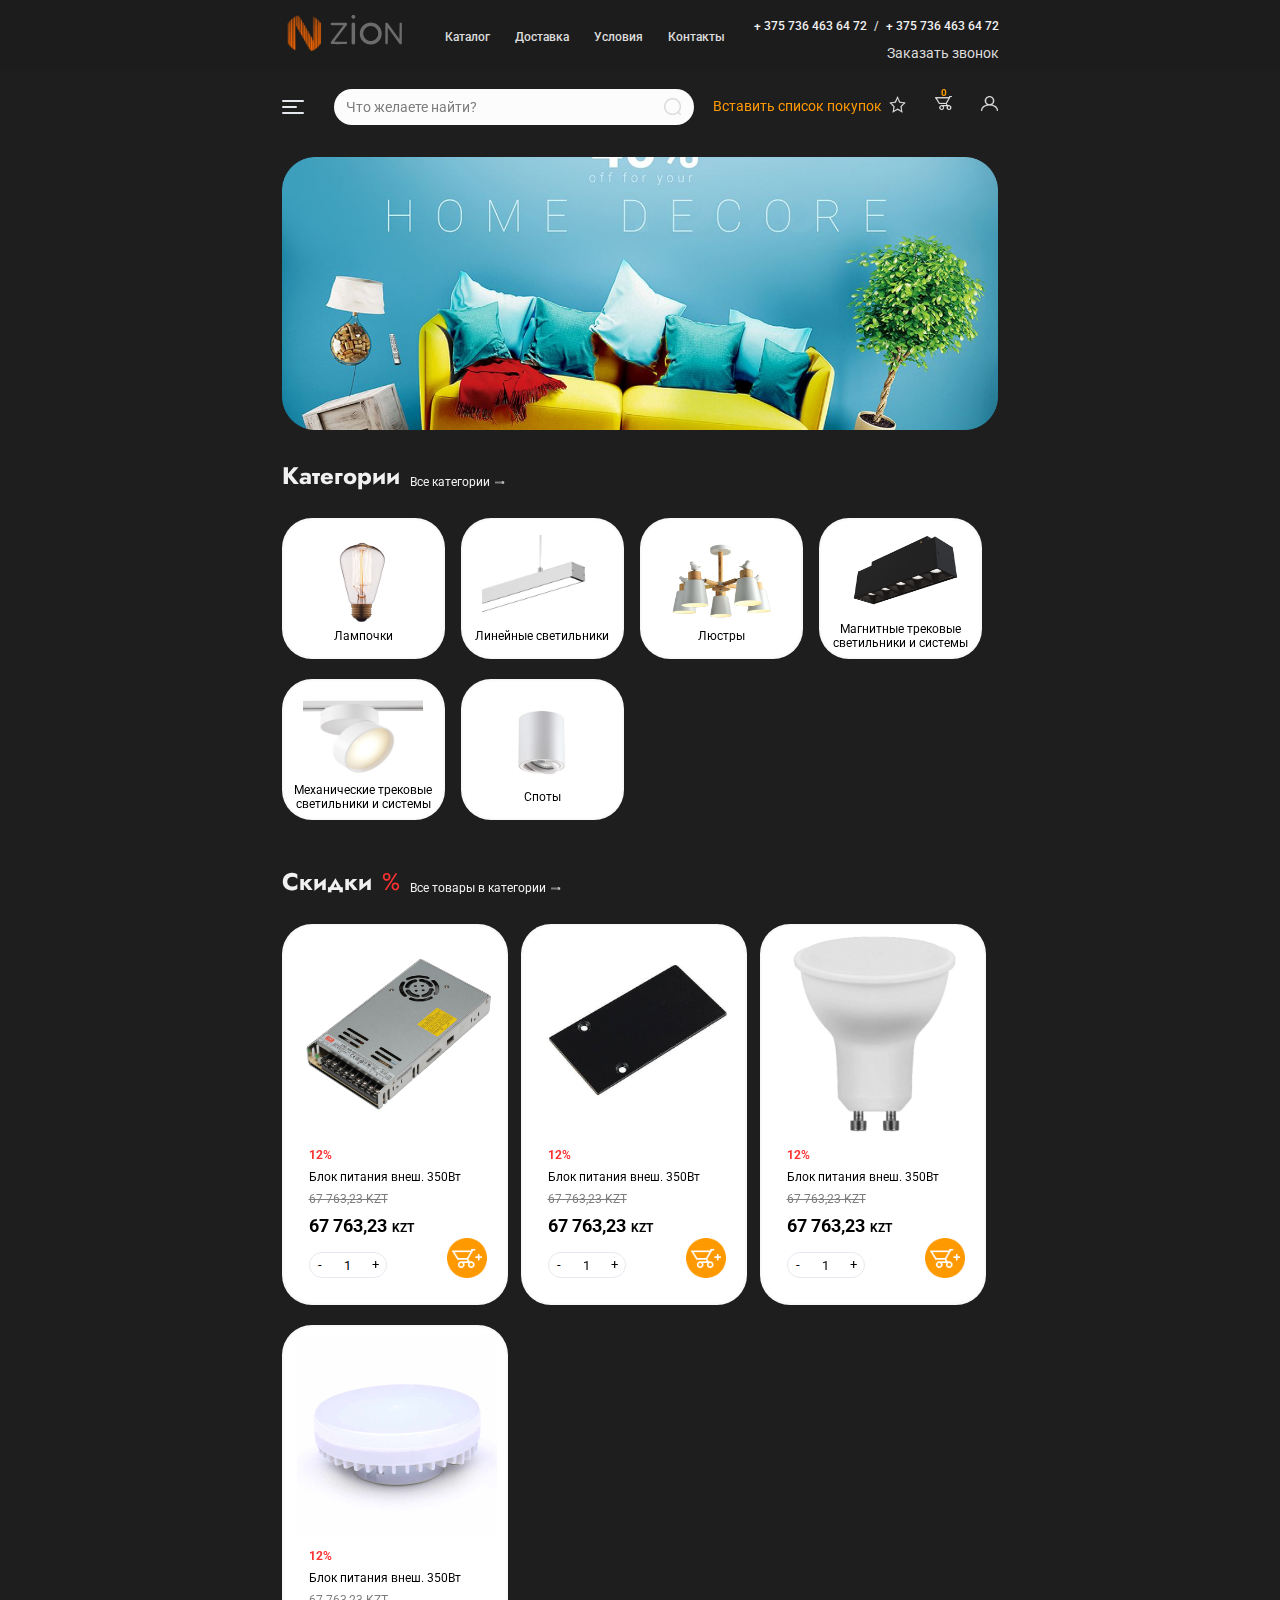
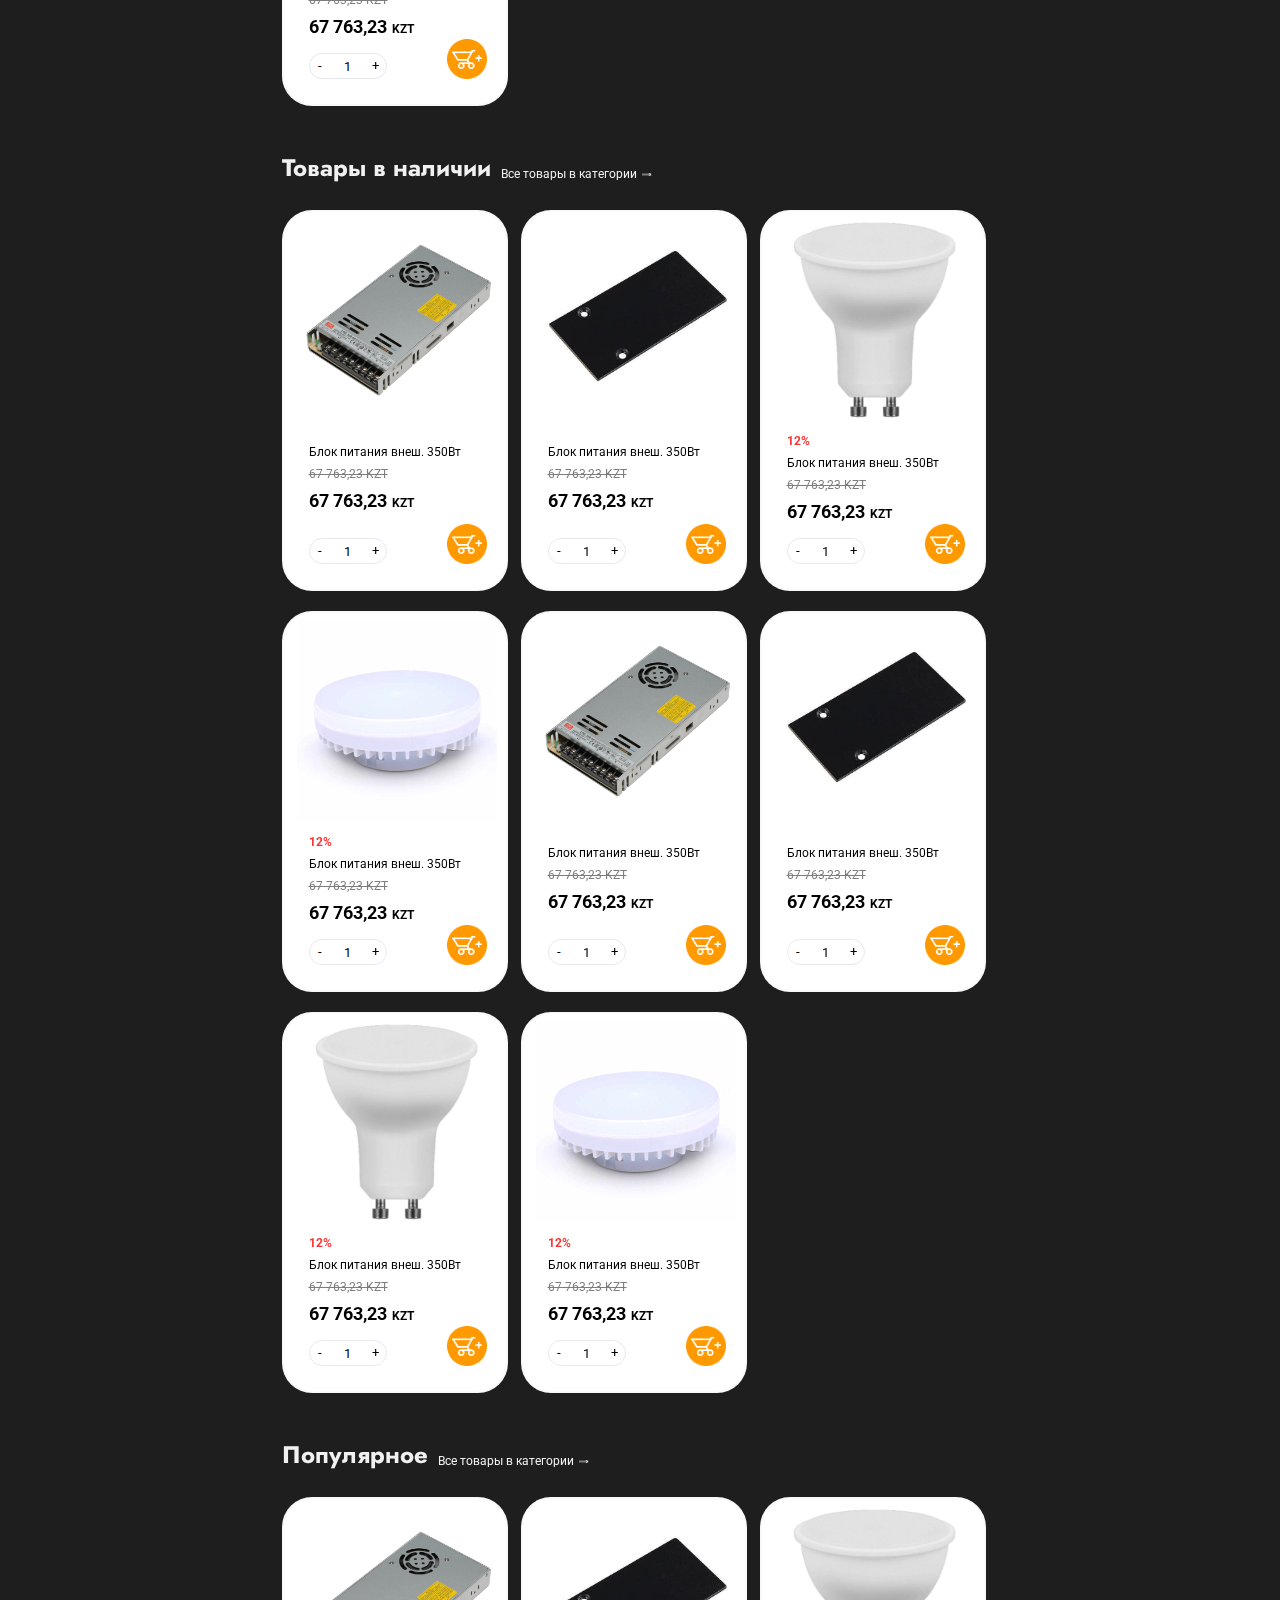
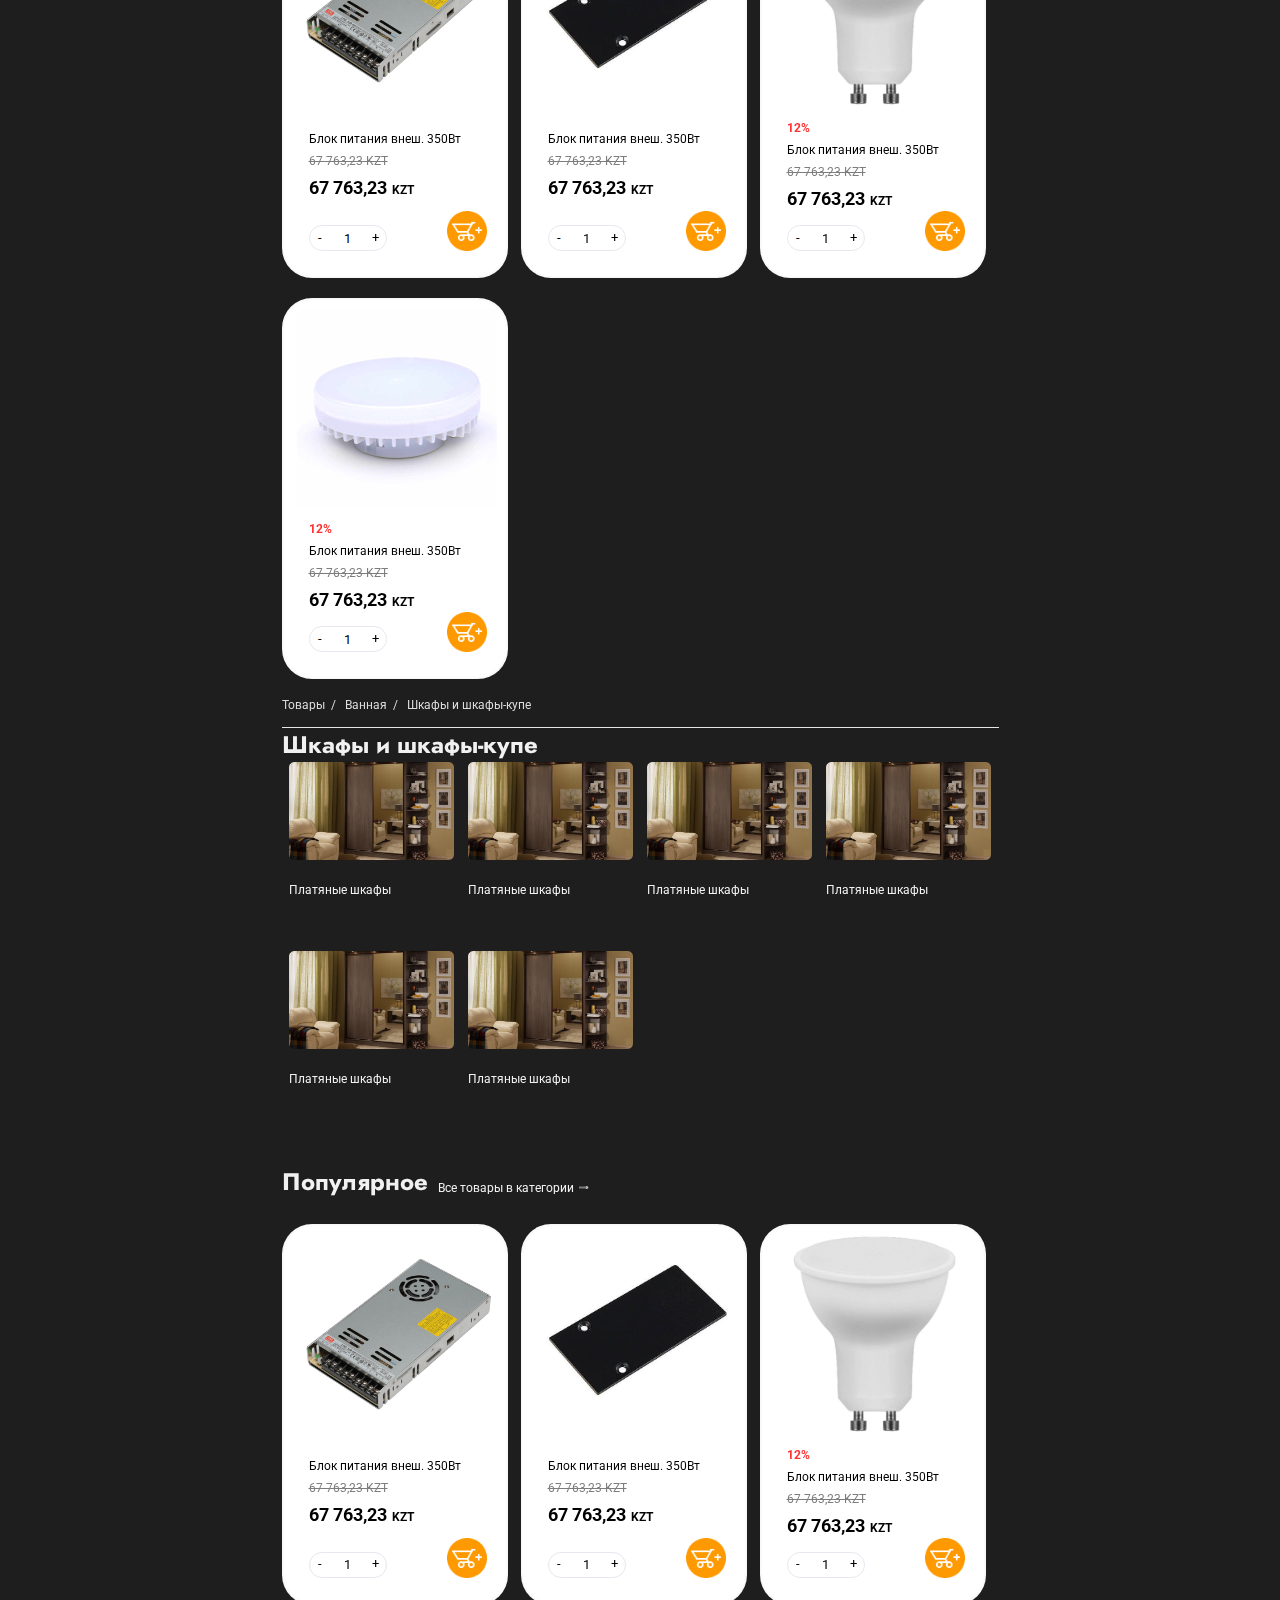
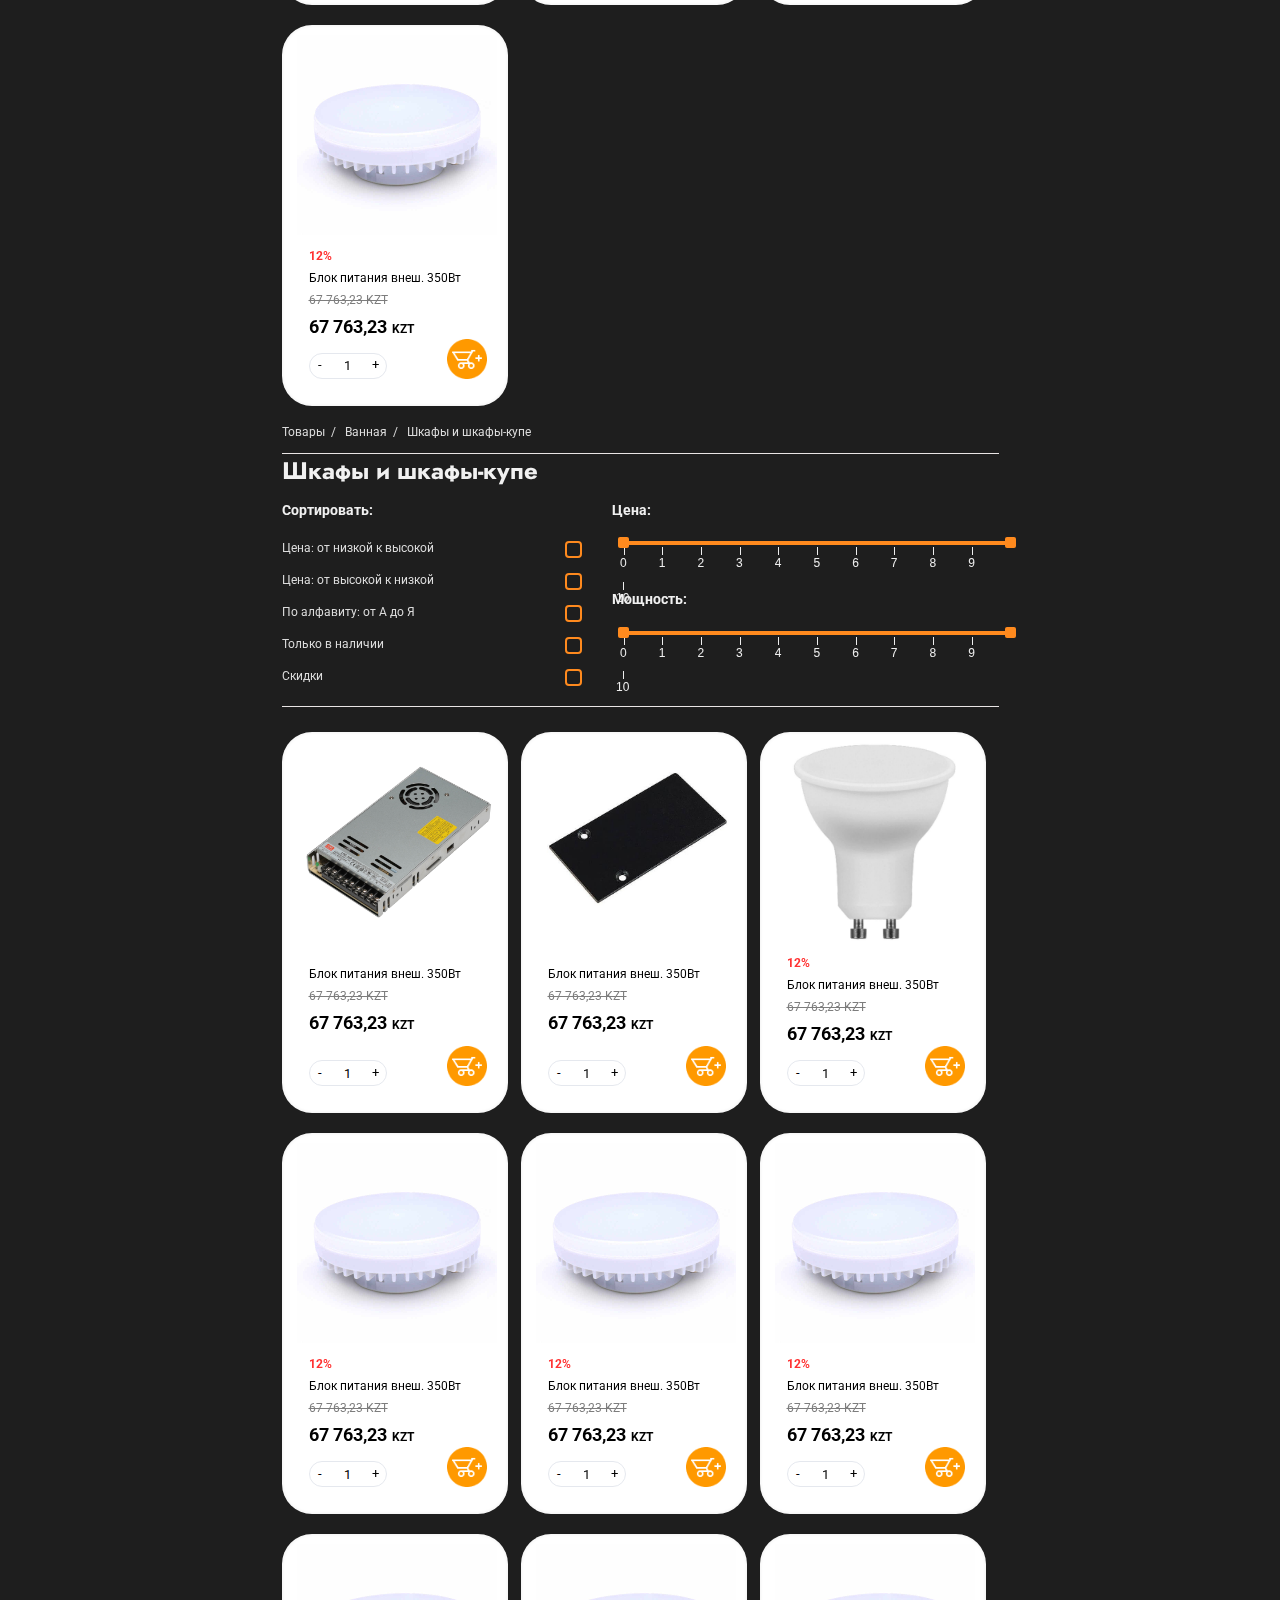
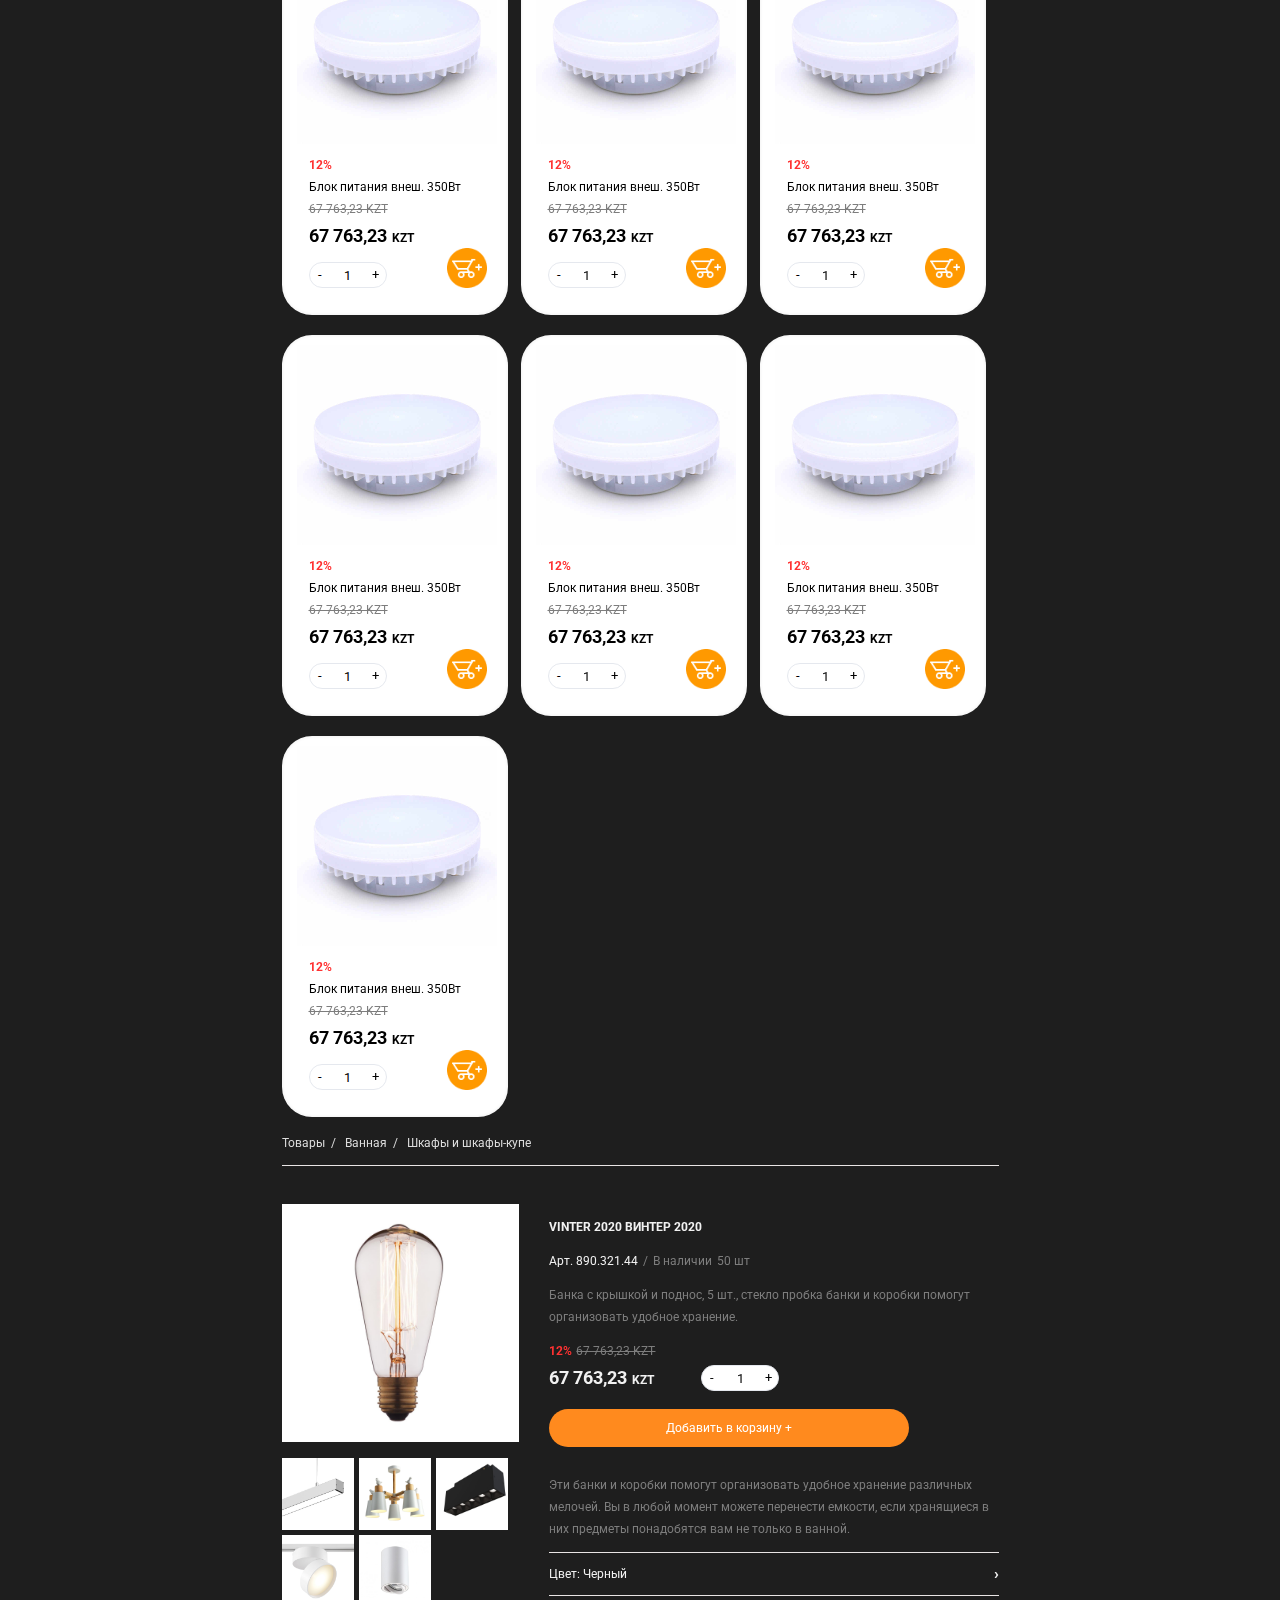
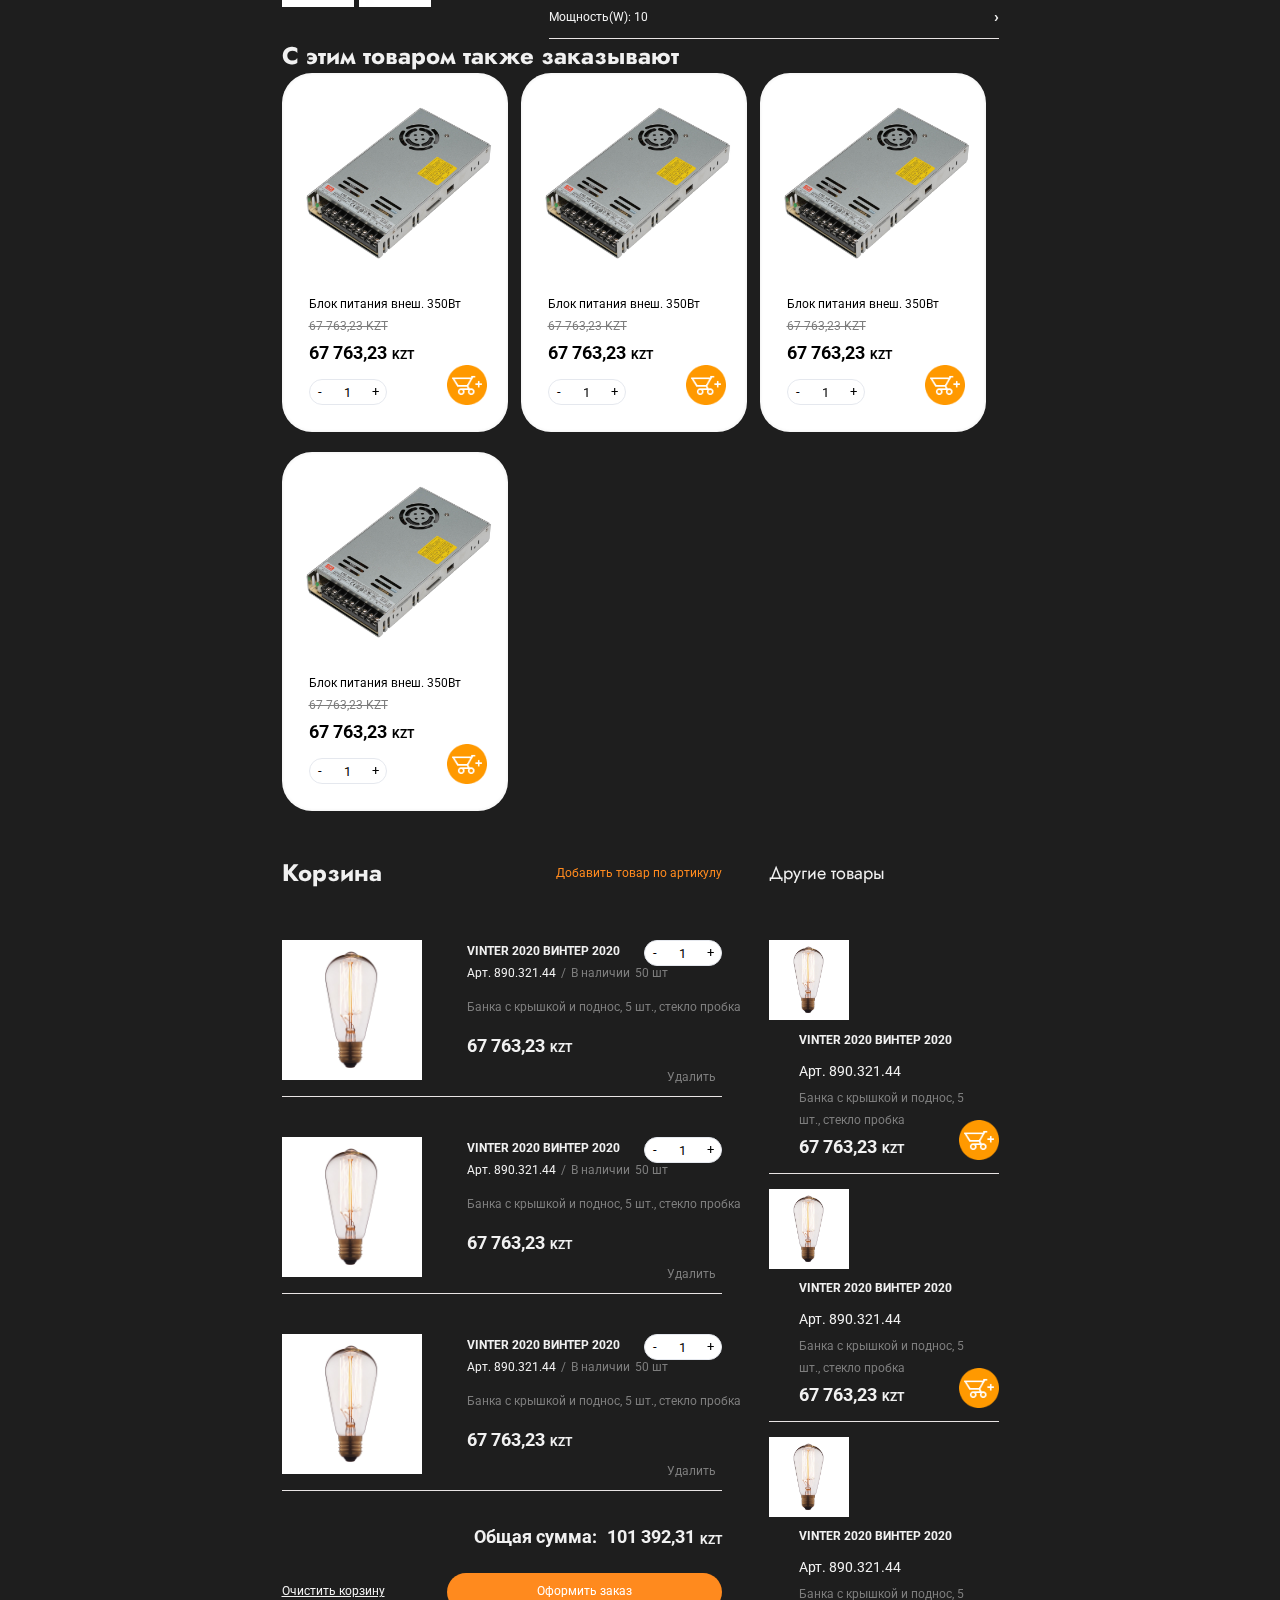
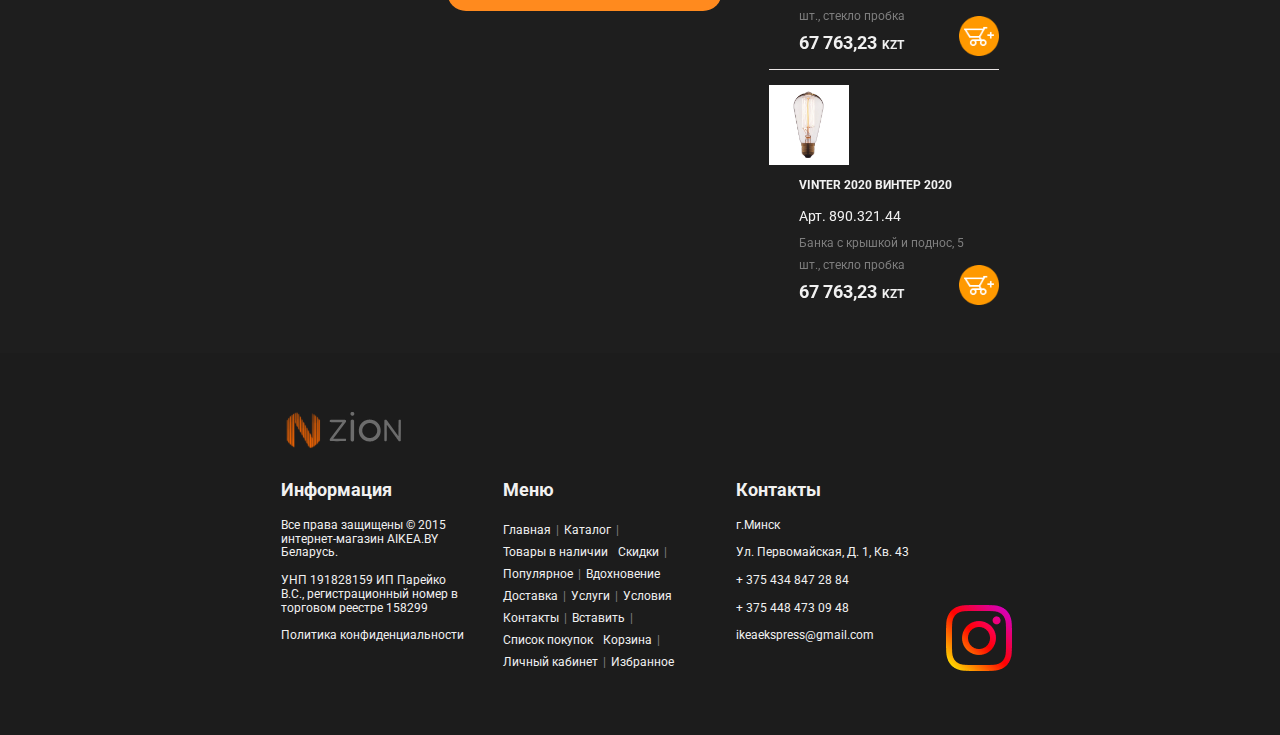
==== commit 2e364ff5: "feat: add styles for mobile searchform & fix product gallery flexbox" ====
--- a/index.html
+++ b/index.html
@@ -10,7 +10,7 @@
     <title>Zion - главная страница</title>
 </head>
 <body class="body">
-    <div class="navigation-wrapper">
+    <div class="navigation-wrapper mainmenu">
         <aside class="navigation">
             <button class="navigation__closer" onclick="menuConditionSwitcher()"></button>
 
@@ -47,10 +47,9 @@
         <div class="blur-area">
         </div>
     </div>
-    <div class="search-wrapper">
-        <aside class="navigation mobile-search">
+    <div class="navigation-wrapper search">
+        <aside class="navigation search">
             <button class="navigation__closer" onclick="searchFormConditionSwitcher()"></button>
-
             <div class="navigation__search-wrapper">
 
                 <div class="header__searchform">
@@ -62,35 +61,36 @@
             </div>
             
         </aside>
-        
     </div>
-
     <header class="mobile-header">
-        <div class="mobile-header__menu">
-            <button class="burger-menu" onclick="menuConditionSwitcher()">
-                <span class="burger-menu__dash"></span>
+        <div class="mobile-header__top">
+            <div class="mobile-header__menu">
+                <button class="burger-menu" onclick="menuConditionSwitcher()">
+                    <span class="burger-menu__dash"></span>
+                </button>
+            </div>
+            <div class="mobile__logo">
+                <a class="mobile-header__logo" href="/">
+                    <svg  width="120" height="30" viewBox="0 0 1278 475" fill="none" xmlns="http://www.w3.org/2000/svg" xmlns:xlink="http://www.w3.org/1999/xlink">
+                        <path fill-rule="evenodd" clip-rule="evenodd" d="M750.247 41.612C750.247 42.0705 749.991 42.2486 749.22 42.3225C748.314 42.4096 748.184 42.5422 748.095 43.4668C748 44.4464 747.934 44.5013 747.07 44.3118C746.283 44.1394 746.1 44.2266 745.848 44.8916C745.683 45.3236 745.397 45.7707 745.209 45.8863C745.022 46.0019 744.95 46.2273 745.05 46.3903C745.15 46.5513 744.904 46.6479 744.502 46.6044C743.896 46.5399 743.758 46.6934 743.678 47.5119C743.599 48.3152 743.396 48.5502 742.572 48.7851L741.564 49.0731L741.405 52.2068C741.253 55.2231 741.217 55.3481 740.469 55.5243C739.48 55.7555 739.211 56.9453 739.347 60.4694C739.463 63.4383 739.578 63.7357 740.624 63.7357C741.371 63.7357 741.384 63.7907 741.473 66.9604L741.564 70.187L742.589 70.4807C743.439 70.7232 743.616 70.9297 743.616 71.6762C743.616 72.2673 743.779 72.578 744.089 72.578C744.701 72.578 745.827 73.7016 745.827 74.3135C745.827 74.6451 746.16 74.7872 746.931 74.7872C747.985 74.7872 748.036 74.8402 748.036 75.8937C748.036 76.9452 748.091 76.9982 749.135 76.9982C750.054 76.9982 750.268 77.1328 750.438 77.811C750.758 79.0842 751.643 79.2093 760.372 79.2093C769.119 79.2093 769.824 79.0786 769.824 77.4719C769.824 77.1403 770.158 76.9982 770.931 76.9982C771.982 76.9982 772.035 76.9452 772.035 75.8937C772.035 74.8724 772.109 74.7872 772.998 74.7872C774.983 74.7872 776.456 73.3681 776.456 71.4564C776.456 71.032 776.634 70.6682 776.852 70.6493C777.068 70.6303 777.53 70.5943 777.877 70.5697C778.572 70.5204 778.572 70.5261 778.627 67.8414C778.665 66.0358 778.705 65.9468 779.464 65.9468C780.652 65.9468 780.878 64.9388 780.878 59.63C780.878 54.4254 780.675 53.4914 779.479 53.192C778.718 53.0007 778.407 51.4679 778.693 49.3251C778.748 48.9215 777.865 48.6089 777.17 48.7832C776.541 48.9405 776.456 48.8438 776.456 47.9647C776.456 45.8427 774.504 43.9234 772.784 44.3535C772.1 44.5259 772.035 44.4445 772.035 43.4024C772.035 42.3111 771.99 42.2637 770.931 42.2637C770.035 42.2637 769.824 42.1425 769.824 41.6309C769.824 41.0133 769.614 41 760.037 41C750.563 41 750.247 41.0189 750.247 41.612ZM757.892 121.115C757.395 121.21 757.111 121.543 756.984 122.178L756.799 123.101H752.773C748.578 123.101 747.786 123.341 748.222 124.48C748.422 125.003 748.259 125.107 746.694 125.45C745.984 125.605 745.827 125.81 745.827 126.581C745.827 127.254 745.668 127.532 745.274 127.559C744.97 127.578 744.508 127.614 744.247 127.638C743.889 127.67 743.75 128.19 743.68 129.792L743.587 131.905L742.576 132.004L741.564 132.1L741.484 236.59C741.425 313.569 741.497 341.189 741.759 341.506C741.954 341.741 742.452 341.932 742.865 341.932C743.578 341.932 743.616 342.034 743.616 343.993C743.616 345.85 743.688 346.081 744.339 346.328C745.419 346.739 745.772 347.32 745.884 348.876C745.975 350.138 746.083 350.308 746.952 350.556C747.579 350.734 748.036 351.138 748.248 351.703C748.602 352.639 749.682 352.974 752.378 352.982C753.36 352.983 753.72 353.112 753.72 353.459C753.72 354.24 767.164 354.162 767.371 353.377C767.486 352.936 767.818 352.838 769.013 352.887C771.224 352.978 772.035 352.578 772.035 351.396C772.035 350.858 772.17 350.505 772.337 350.608C773.231 351.159 774.246 350.39 774.246 349.162C774.246 348.306 774.383 347.932 774.697 347.932C775.679 347.932 776.456 346.199 776.456 344.016C776.456 342.173 776.526 341.932 777.062 341.932C778.801 341.932 778.665 350.788 778.665 237.243C778.665 179.876 778.579 132.714 778.473 132.439C778.362 132.146 777.909 131.943 777.371 131.943C776.465 131.943 776.456 131.924 776.456 130.086C776.456 128.328 776.043 127.417 775.306 127.549C774.548 127.684 774.277 127.43 774.188 126.496C774.101 125.594 773.964 125.458 773.062 125.37C772.229 125.291 772.035 125.135 772.035 124.541C772.035 123.741 771.376 123.03 770.717 123.12C770.487 123.15 768.701 123.159 766.746 123.138L763.193 123.101V122.305C763.193 121.075 760.846 120.549 757.892 121.115ZM939.317 121.217C939.012 121.403 938.764 121.901 938.764 122.328V123.101H929.314C919.196 123.101 918.87 123.152 918.87 124.703C918.87 125.268 918.601 125.314 915.161 125.348C913.12 125.368 911.237 125.404 910.975 125.427C910.716 125.45 910.367 125.931 910.2 126.496L909.897 127.523L907.042 127.559C905.471 127.58 904.096 127.585 903.982 127.57C903.87 127.557 903.687 128.036 903.575 128.639L903.368 129.732H900.721C897.917 129.732 897.082 130.098 897.082 131.32C897.082 131.833 896.794 131.926 894.95 132.007C893.078 132.089 892.813 132.178 892.773 132.733C892.749 133.08 892.713 133.542 892.694 133.758C892.671 134.031 892.027 134.154 890.631 134.154C888.6 134.154 887.773 134.722 888.38 135.704C888.48 135.865 888.133 136.079 887.611 136.179C887.09 136.282 886.233 136.446 885.712 136.547C884.712 136.74 883.952 137.708 884.327 138.315C884.462 138.531 884.407 138.586 884.189 138.449C883.24 137.864 881.608 138.612 881.608 139.635C881.606 140.588 881.553 140.628 880.233 140.67C878.42 140.726 877.505 141.244 877.505 142.206C877.505 142.775 877.376 142.926 877.008 142.786C876.133 142.449 874.916 143.337 875.123 144.163C875.309 144.906 875.267 144.929 873.556 145.016C873.067 145.041 872.944 145.238 873.012 145.891C873.109 146.833 872.738 147.176 871.531 147.259C871.082 147.291 870.75 147.481 870.794 147.682C870.934 148.333 869.691 149.258 868.291 149.542C867.3 149.743 866.938 149.965 866.968 150.351C866.993 150.643 866.885 150.804 866.732 150.709C866.578 150.615 866.451 150.761 866.451 151.037C866.451 151.342 866.076 151.611 865.489 151.729C864.765 151.875 864.483 152.134 864.356 152.769C864.233 153.381 863.909 153.697 863.187 153.911C862.431 154.133 862.165 154.411 862.092 155.052C862.016 155.698 861.773 155.948 861.067 156.103C860.366 156.257 860.079 156.549 859.884 157.308C859.704 158.004 859.409 158.341 858.916 158.413C858.2 158.517 857.611 159.548 857.611 160.7C857.611 161.424 856.544 162.574 855.873 162.574C855.544 162.574 855.4 162.903 855.4 163.657C855.4 164.652 855.313 164.752 854.373 164.841C853.475 164.929 853.335 165.067 853.249 165.95C853.164 166.827 853.022 166.969 852.145 167.054C851.262 167.14 851.123 167.28 851.038 168.178C850.955 169.031 850.807 169.205 850.161 169.205C849.219 169.205 848.768 170.188 848.768 172.248C848.768 173.53 848.698 173.665 848.058 173.612C846.701 173.504 846.557 173.61 846.557 174.73C846.557 175.692 846.457 175.836 845.788 175.836C844.807 175.836 844.655 176.099 844.437 178.212C844.28 179.737 844.176 179.94 843.552 179.94C842.503 179.94 842.217 180.529 842.287 182.545L842.349 184.362H841.296C840.716 184.362 840.231 184.468 840.218 184.599C840.203 184.728 840.15 185.658 840.1 186.662C839.996 188.748 839.93 188.862 838.84 188.862C838.403 188.862 838.115 188.975 838.2 189.116C838.287 189.256 838.219 189.457 838.049 189.561C837.878 189.667 837.78 190.565 837.827 191.558C837.912 193.273 837.878 193.363 837.143 193.409C835.902 193.487 835.79 193.818 835.703 197.676C835.659 199.665 835.532 199.904 834.49 199.957C833.632 199.999 833.594 200.203 833.522 205.084L833.471 208.596L832.514 208.557L831.559 208.519L831.317 210.887C831.184 212.189 831.16 214.64 831.264 216.334L831.451 219.413H830.699C829.159 219.413 829.191 219.015 829.191 238.738C829.191 258.837 829.168 258.568 830.856 258.568C831.167 258.568 831.27 259.786 831.296 263.818C831.334 269.342 831.402 269.604 832.823 269.615C833.405 269.619 833.452 269.814 833.407 272.067C833.335 275.741 833.479 276.252 834.583 276.252C835.612 276.252 835.557 276.068 835.633 279.822C835.684 282.41 835.928 282.868 837.262 282.878C837.855 282.882 837.91 283.06 837.87 284.856C837.829 286.737 837.882 286.887 839.015 288.045C839.945 288.994 840.18 289.458 840.089 290.168C839.905 291.625 840.584 293.008 841.582 293.207C842.385 293.368 842.438 293.473 842.296 294.606C842.145 295.82 842.152 295.83 843.23 295.83H844.318L844.413 297.961C844.505 300.087 844.507 300.093 845.479 300.187C846.413 300.278 846.463 300.358 846.741 302.239C847.01 304.056 847.094 304.204 847.901 304.297C848.568 304.374 848.778 304.575 848.808 305.166C848.829 305.589 848.865 306.112 848.888 306.33C848.909 306.546 849.38 306.767 849.934 306.82C850.811 306.906 850.955 307.05 851.04 307.927C851.125 308.808 851.266 308.946 852.164 309.033C853.054 309.119 853.189 309.249 853.189 310.02C853.189 312.04 853.552 312.906 854.477 313.092C855.189 313.234 855.385 313.461 855.462 314.242C855.54 315.041 855.739 315.261 856.584 315.477C857.448 315.699 857.611 315.888 857.611 316.665C857.611 317.472 857.751 317.616 858.715 317.796C859.674 317.976 859.82 318.124 859.82 318.91C859.82 319.839 860.923 320.477 861.697 319.998C861.908 319.867 862.031 320.204 862.031 320.909C862.031 322.046 863.041 322.745 863.909 322.209C864.119 322.078 864.242 322.417 864.242 323.126C864.242 324.2 864.291 324.249 865.347 324.249C866.4 324.249 866.451 324.302 866.451 325.354C866.451 326.403 866.508 326.46 867.537 326.46C868.53 326.46 868.63 326.546 868.721 327.485C868.806 328.372 868.95 328.525 869.784 328.607C870.504 328.677 870.83 328.923 871.08 329.585C871.419 330.485 872.408 330.88 874.321 330.88C875.066 330.88 875.165 331.002 875.151 331.907C875.136 332.87 875.208 332.94 876.336 333.033C877.368 333.118 877.506 333.217 877.334 333.758C877.063 334.613 877.713 335.301 878.791 335.301C879.397 335.301 880.028 335.657 880.758 336.407C881.536 337.209 882.103 337.512 882.825 337.512C883.662 337.512 883.819 337.631 883.819 338.262C883.819 339.079 884.473 339.795 885.138 339.704C887.269 339.416 888.2 339.723 888.298 340.748L888.399 341.775L890.511 341.868L892.624 341.96L892.72 342.972L892.819 343.986L894.95 344.079C897.076 344.171 897.082 344.173 897.082 345.098C897.082 345.983 897.853 346.526 898.838 346.335C900.248 346.064 901.447 346.401 901.627 347.121C901.887 348.16 903.04 348.497 906.475 348.542C907.879 348.561 908.133 348.654 908.133 349.156C908.133 350.299 908.99 350.579 912.904 350.717C916.519 350.846 916.674 350.88 916.851 351.579C917.148 352.771 918.58 352.932 929.211 352.974C931.593 352.983 932.133 353.072 932.133 353.459C932.133 353.872 933.781 353.933 945.079 353.933C956.377 353.933 958.027 353.872 958.027 353.459C958.027 352.942 958.051 352.94 965.994 352.951C970.583 352.957 972.104 352.625 972.94 351.434C973.305 350.911 973.802 350.812 976.354 350.753C979.41 350.687 980.42 350.367 981.393 349.162C981.769 348.698 982.343 348.565 984.148 348.529C986.285 348.487 986.501 348.417 987.528 347.419C988.396 346.576 988.885 346.354 989.864 346.354C992.227 346.354 993.025 346.047 993.243 345.054C993.436 344.175 993.51 344.143 995.302 344.143C997.231 344.143 998.118 343.497 997.695 342.396C997.566 342.059 998.002 341.94 999.645 341.868L1001.76 341.775L1001.86 340.748C1001.96 339.725 1002.71 339.444 1004.68 339.698C1005.47 339.8 1006.34 339.062 1006.34 338.29C1006.34 337.61 1006.48 337.512 1007.44 337.512C1008.5 337.512 1008.55 337.459 1008.55 336.407V335.301H1010.38C1012.36 335.301 1012.97 334.952 1012.97 333.817C1012.97 333.194 1013.13 333.092 1014.11 333.092C1015.24 333.092 1015.25 333.078 1015.13 331.9C1015.02 330.721 1015.03 330.71 1016.06 330.831C1016.92 330.932 1017.29 330.757 1018.21 329.812C1018.82 329.183 1019.63 328.668 1020.01 328.666C1020.98 328.658 1021.36 328.336 1021.61 327.328C1021.78 326.627 1022 326.46 1022.75 326.46C1023.56 326.46 1023.7 326.32 1023.89 325.354C1024.08 324.319 1024.37 324.126 1025.49 324.276C1025.82 324.321 1026.22 323.508 1026.23 322.792C1026.23 322.26 1026.39 322.156 1027 322.271C1027.83 322.432 1028.63 321.415 1028.32 320.593C1028.2 320.282 1028.38 320.144 1028.91 320.144C1029.8 320.144 1030.65 319.382 1030.65 318.582C1030.65 318.203 1030.97 317.95 1031.59 317.826C1032.32 317.681 1032.58 317.408 1032.79 316.612C1032.98 315.905 1033.29 315.53 1033.81 315.407C1034.33 315.286 1034.65 314.911 1034.83 314.213C1034.97 313.654 1035.29 313.198 1035.53 313.198C1036.43 313.198 1036.97 312.232 1036.97 310.648V309.092H1038.08C1039.12 309.092 1039.18 309.037 1039.18 308.006C1039.18 307.014 1039.27 306.913 1040.21 306.822C1041.11 306.735 1041.25 306.595 1041.39 305.619C1041.51 304.763 1041.71 304.49 1042.28 304.41C1043.13 304.289 1043.6 303.258 1043.6 301.514C1043.6 300.365 1043.66 300.284 1044.63 300.191L1045.65 300.093L1045.75 297.961L1045.84 295.83H1046.93C1047.99 295.83 1048.02 295.795 1048.02 294.566C1048.02 293.522 1048.13 293.304 1048.64 293.304C1049.42 293.304 1049.87 292.48 1050.13 290.553C1050.26 289.549 1050.58 288.802 1051.09 288.329C1051.5 287.937 1051.76 287.472 1051.65 287.294C1051.54 287.118 1051.64 287.012 1051.87 287.059C1052.17 287.124 1052.31 286.582 1052.38 285.015C1052.47 283.018 1052.52 282.883 1053.21 282.883C1053.94 282.883 1054.72 282.249 1054.63 281.732C1054.6 281.584 1054.59 280.29 1054.62 278.857L1054.65 276.252H1055.57C1056.74 276.252 1056.86 275.881 1056.86 272.476V269.699L1057.77 269.519C1058.91 269.289 1059.07 268.482 1059.07 262.645C1059.07 258.433 1059.09 258.348 1059.83 258.011C1061.21 257.382 1061.31 255.951 1061.21 237.727C1061.12 220.394 1061.08 219.834 1059.92 219.667C1059.25 219.574 1059.23 219.407 1059.07 214.269C1058.91 208.721 1058.81 208.377 1057.42 208.365C1056.93 208.361 1056.86 208.015 1056.86 205.597C1056.86 201.419 1056.62 200.44 1055.55 200.035C1054.7 199.714 1054.38 198.168 1054.68 195.862C1054.69 195.762 1054.19 195.186 1053.57 194.58C1052.51 193.553 1052.43 193.346 1052.4 191.457C1052.38 189.561 1052.01 188.68 1051.29 188.809C1050.41 188.966 1050.26 188.669 1050.17 186.651L1050.07 184.519L1049.06 184.421C1048.05 184.324 1048.05 184.315 1047.96 182.369C1047.87 180.465 1047.84 180.406 1046.84 180.112C1046 179.866 1045.81 179.648 1045.81 178.949C1045.81 177.596 1045.26 176.492 1044.4 176.098C1043.78 175.817 1043.6 175.499 1043.6 174.701C1043.6 173.602 1042.91 173.11 1041.91 173.494C1041.49 173.655 1041.39 173.481 1041.39 172.574C1041.39 170.957 1040.89 169.868 1039.98 169.521C1039.33 169.279 1039.18 169.006 1039.18 168.106C1039.18 167.045 1039.13 166.994 1038.08 166.994C1037.02 166.994 1036.97 166.941 1036.97 165.889C1036.97 164.872 1036.9 164.783 1036.02 164.783C1035.3 164.783 1035.06 164.635 1035.04 164.152C1035.01 163.805 1034.98 163.343 1034.96 163.125C1034.93 162.909 1034.45 162.685 1033.89 162.632C1032.99 162.545 1032.87 162.422 1032.87 161.598C1032.87 160.901 1032.67 160.59 1032.11 160.374C1031.26 160.054 1030.28 158.826 1030.53 158.417C1030.62 158.271 1030.54 158.152 1030.36 158.152C1030.17 158.152 1030.02 157.943 1030.02 157.685C1030.02 157.43 1029.66 156.983 1029.22 156.693C1028.78 156.403 1028.22 155.709 1027.99 155.152C1027.68 154.413 1027.3 154.087 1026.58 153.944C1026.02 153.832 1025.6 153.549 1025.6 153.288C1025.6 152.761 1023.99 151.52 1023.31 151.52C1022.72 151.52 1021.81 150.509 1021.81 149.838C1021.81 149.448 1021.53 149.311 1020.73 149.311C1019.73 149.311 1019.63 149.224 1019.54 148.284C1019.46 147.379 1019.33 147.257 1018.5 147.248C1017.66 147.238 1017.53 147.11 1017.39 146.141C1017.24 145.13 1017.15 145.054 1016.2 145.128C1015.33 145.196 1015.18 145.103 1015.18 144.497C1015.17 143.244 1014.74 142.96 1012.78 142.903L1010.92 142.85L1010.76 141.738C1010.62 140.749 1010.5 140.626 1009.66 140.626C1008.82 140.626 1008.7 140.509 1008.61 139.601C1008.52 138.627 1008.44 138.572 1007.19 138.544C1004.25 138.474 1004.29 138.493 1004.19 137.39C1004.11 136.608 1003.94 136.363 1003.46 136.363C1002.55 136.363 1001.6 135.789 1001.6 135.24C1001.6 134.59 1000.12 134.086 998.574 134.209C997.498 134.294 997.305 134.224 997.418 133.788C997.703 132.703 996.391 131.943 994.232 131.943C992.252 131.943 991.183 131.42 991.183 130.452C991.183 129.952 990.376 129.732 988.538 129.732C986.954 129.732 986.88 129.694 986.59 128.707C986.261 127.587 986.477 127.646 982.445 127.566C980.217 127.523 980.177 127.508 979.98 126.608C979.722 125.433 979.262 125.321 974.683 125.315C971.155 125.312 970.973 125.279 970.973 124.664C970.973 123.351 969.363 123.078 961.721 123.102C950.575 123.137 951.396 123.184 951.396 122.508C951.396 121.248 950.604 121.052 945.111 120.965C941.811 120.912 939.664 121.005 939.317 121.217ZM529.559 123.39C529.32 123.54 529.208 123.8 529.313 123.966C529.862 124.857 528.72 125.289 525.681 125.34L522.63 125.391L522.429 126.456C522.257 127.381 522.105 127.523 521.296 127.523C520.419 127.523 520.364 127.597 520.364 128.785C520.364 129.838 520.258 130.048 519.731 130.048C519.117 130.048 519.1 130.259 519.1 137.47C519.1 144.679 519.117 144.889 519.731 144.889C520.243 144.889 520.364 145.099 520.364 145.995C520.364 147.047 520.415 147.1 521.469 147.1C522.433 147.1 522.573 147.199 522.573 147.879C522.573 149.353 520.641 149.311 588.865 149.311H653.937V150.395C653.937 151.39 653.849 151.49 652.91 151.579C652.345 151.634 651.866 151.856 651.845 152.073C651.822 152.291 651.786 152.752 651.765 153.1C651.741 153.5 651.502 153.731 651.117 153.731C650.028 153.731 649.514 154.599 649.514 156.439V158.152H648.41C647.36 158.152 647.305 158.208 647.305 159.237C647.305 160.23 647.218 160.33 646.278 160.421C645.384 160.508 645.24 160.649 645.157 161.511C645.077 162.318 644.891 162.534 644.147 162.683C643.137 162.886 642.701 164.125 642.934 166.124C643.054 167.145 643.044 167.153 641.837 167.039C640.625 166.924 640.619 166.928 640.725 167.985C640.826 168.983 640.767 169.055 639.727 169.205C638.749 169.343 638.609 169.481 638.522 170.389C638.44 171.242 638.292 171.414 637.644 171.414C636.699 171.414 636.443 171.988 636.424 174.133L636.411 175.747L635.316 175.713C634.274 175.679 634.221 175.73 634.198 176.783C634.175 177.771 634.083 177.888 633.308 177.888C632.341 177.888 631.76 178.557 632.014 179.375C632.139 179.779 631.921 179.982 631.138 180.184C630.055 180.465 630.051 180.474 629.835 183.098C629.755 184.061 629.623 184.218 628.815 184.311C627.711 184.438 627.345 184.894 627.573 185.861C627.72 186.495 627.618 186.571 626.627 186.571C626.017 186.571 625.534 186.679 625.553 186.808C625.771 188.185 625.475 189.029 624.835 188.86C624.373 188.741 624.227 188.799 624.378 189.046C624.52 189.275 624.433 189.341 624.139 189.229C623.626 189.032 623.463 189.44 623.158 191.683C622.98 192.998 622.861 193.176 622.105 193.263C621.4 193.345 621.237 193.538 621.154 194.387C621.064 195.326 620.964 195.413 619.969 195.413C618.941 195.413 618.886 195.47 618.886 196.518C618.886 197.399 618.761 197.625 618.276 197.625C617.184 197.625 616.675 198.49 616.675 200.351C616.675 201.958 616.625 202.071 616.029 201.882C615.197 201.618 614.464 202.23 614.464 203.189C614.464 203.721 614.285 203.939 613.852 203.939C613.514 203.939 613.149 204.083 613.041 204.26C612.931 204.438 612.709 204.5 612.548 204.4C612.385 204.299 612.254 204.724 612.254 205.341C612.254 206.323 612.156 206.465 611.483 206.465C610.496 206.465 610.309 206.798 610.076 208.947C609.892 210.646 609.852 210.707 608.939 210.718C608.098 210.728 607.991 210.836 607.991 211.675C607.991 212.518 607.868 212.641 606.885 212.782C605.907 212.92 605.761 213.064 605.623 214.03C605.5 214.873 605.284 215.165 604.676 215.305C603.982 215.464 603.85 215.724 603.596 217.433C603.317 219.299 603.264 219.384 602.342 219.475C601.514 219.557 601.377 219.699 601.37 220.485C601.36 221.404 600.542 222.018 599.731 221.715C599.286 221.548 598.905 222.607 599.164 223.286C599.301 223.638 599.085 223.831 598.382 223.987C597.289 224.225 597.037 224.822 596.821 227.681C596.794 228.041 596.447 228.246 595.754 228.312C594.846 228.401 594.729 228.52 594.729 229.36C594.729 230.197 594.61 230.318 593.702 230.406C592.711 230.5 592.421 231.129 592.628 232.721C592.643 232.835 592.41 232.867 592.112 232.797C591.336 232.611 590.654 233.151 590.597 233.998C590.568 234.4 590.441 234.977 590.312 235.284C590.184 235.591 590.148 236.105 590.231 236.425C590.356 236.904 590.208 237.003 589.397 236.972C588.478 236.94 588.406 237.016 588.314 238.138C588.232 239.127 588.117 239.305 587.649 239.155C586.627 238.833 586.044 239.301 586.044 240.445C586.044 241.379 585.943 241.516 585.248 241.516C584.308 241.516 583.835 242.478 583.835 244.379C583.835 245.589 583.804 245.622 582.728 245.622C582.122 245.622 581.641 245.728 581.662 245.858C581.876 247.219 581.582 247.797 580.625 247.891C579.922 247.961 579.602 248.17 579.54 248.604C579.308 250.21 579.098 250.567 578.395 250.542C577.846 250.523 577.683 250.684 577.702 251.226C577.715 251.618 577.637 251.936 577.529 251.936C577.421 251.936 577.296 252.465 577.253 253.109C577.158 254.521 577.241 254.426 576.002 254.521C575.091 254.591 574.992 254.697 574.992 255.616C574.992 256.533 574.892 256.643 573.966 256.732C573.064 256.819 572.927 256.955 572.84 257.857C572.766 258.636 572.56 258.928 571.978 259.073C571.209 259.267 570.578 260.693 570.574 262.243C570.572 262.759 570.322 262.965 569.517 263.117C568.585 263.291 568.469 263.424 568.518 264.252C568.568 265.078 568.45 265.214 567.543 265.385C566.402 265.599 566.055 266.133 566.338 267.255C566.491 267.867 566.419 267.971 565.93 267.842C565.197 267.651 564.106 268.774 564.365 269.45C564.468 269.718 564.422 269.935 564.265 269.935C564.106 269.935 564.036 270.241 564.108 270.612C564.293 271.578 563.922 271.985 562.834 272.012C561.969 272.033 561.895 272.12 561.969 273.037C562.043 273.962 561.972 274.041 561.09 274.041C560.089 274.041 559.803 274.405 559.723 275.777C559.693 276.298 559.49 276.567 559.132 276.567C558.323 276.567 557.476 278.084 557.512 279.464C557.543 280.64 557.514 280.672 556.442 280.672C555.531 280.672 555.368 280.773 555.493 281.25C555.695 282.027 555.047 282.847 554.121 282.986C553.501 283.079 553.344 283.314 553.265 284.255C553.191 285.123 553.024 285.409 552.592 285.409C551.73 285.409 551.307 286.114 551.097 287.902C550.91 289.483 550.885 289.515 549.845 289.515C548.846 289.515 548.784 289.577 548.784 290.598C548.784 291.586 548.691 291.694 547.791 291.783C546.796 291.883 546.692 292.073 546.501 294.128C546.482 294.321 546.232 294.418 545.946 294.344C545.284 294.17 544.547 295.032 544.797 295.684C544.905 295.968 544.854 296.097 544.674 295.985C544.489 295.869 544.362 296.311 544.362 297.074C544.362 298.329 544.339 298.357 543.337 298.277C542.403 298.205 542.302 298.285 542.215 299.162C542.139 299.941 541.925 300.185 541.112 300.426C540.298 300.667 540.093 300.905 540.036 301.667C539.998 302.186 539.822 302.658 539.644 302.719C538.625 303.058 537.973 304.007 537.818 305.377C537.664 306.752 537.588 306.855 536.666 306.944C535.807 307.027 535.665 307.173 535.58 308.065C535.499 308.899 535.343 309.092 534.75 309.092C533.776 309.092 533.195 309.848 533.433 310.803C533.581 311.396 533.481 311.621 533.003 311.773C532.46 311.945 530.811 313.851 531.022 314.066C531.41 314.46 531.008 315.723 530.495 315.723C529.324 315.723 528.884 316.068 529.078 316.836C529.271 317.605 528.253 318.478 527.619 318.088C527.255 317.862 526.584 319.443 526.802 320.011C526.887 320.231 526.618 320.486 526.188 320.594C525.726 320.71 525.349 321.093 525.228 321.57C525.12 322.002 524.896 322.355 524.729 322.355C524.563 322.355 524.51 322.618 524.612 322.942C524.923 323.921 524.477 324.566 523.488 324.566C522.801 324.566 522.562 324.721 522.526 325.197C522.501 325.543 522.465 326.006 522.448 326.223C522.429 326.439 521.99 326.688 521.469 326.775C520.544 326.93 520.52 326.983 520.427 328.94C520.347 330.621 520.232 330.973 519.716 331.11C518.765 331.358 518.759 343.349 519.71 343.597C520.156 343.713 520.349 344.086 520.421 344.977C520.514 346.104 520.601 346.202 521.573 346.297C522.357 346.371 522.579 346.519 522.443 346.871C522.122 347.703 522.839 348.563 523.848 348.563C524.669 348.563 524.784 348.677 524.784 349.471C524.784 350.825 521.128 350.767 606.097 350.765C690.499 350.761 686.329 350.825 686.617 349.522C686.788 348.741 686.979 348.628 688.43 348.455C690.355 348.228 690.768 347.872 691.022 346.22C691.244 344.766 691.684 344.143 692.485 344.143C693.029 344.143 693.065 343.709 693.08 336.921C693.095 329.367 692.959 328.605 691.687 329.094C691.348 329.223 691.162 328.965 691.011 328.156C690.751 326.771 690.893 326.828 686.877 326.491C686.67 326.474 686.458 326.068 686.403 325.591C686.255 324.314 687.004 324.327 618.649 324.287L557.31 324.249V323.302C557.31 322.773 557.484 322.339 557.704 322.32C557.922 322.303 558.382 322.267 558.731 322.243C559.199 322.209 559.386 321.934 559.46 321.174C559.542 320.324 559.727 320.109 560.565 319.893C561.436 319.67 561.586 319.479 561.669 318.493C561.736 317.698 561.999 317.199 562.537 316.847C562.961 316.568 563.308 316.121 563.308 315.856C563.308 315.589 563.45 315.458 563.625 315.566C563.812 315.682 563.941 315.312 563.941 314.657C563.941 313.643 564.022 313.545 564.966 313.454C565.855 313.368 566.006 313.224 566.088 312.391C566.163 311.61 566.377 311.368 567.192 311.127C568.041 310.877 568.219 310.655 568.306 309.744C568.378 308.994 568.742 308.355 569.49 307.669C570.286 306.94 570.572 306.415 570.572 305.674C570.572 304.738 570.646 304.672 571.677 304.672C572.73 304.672 572.781 304.619 572.781 303.565C572.781 302.601 572.882 302.461 573.56 302.461C574.386 302.461 574.992 301.676 574.992 300.608C574.992 300.255 575.269 299.89 575.623 299.776C575.97 299.666 576.341 299.23 576.447 298.808C576.554 298.385 576.766 298.041 576.921 298.041C577.077 298.041 577.203 297.552 577.203 296.955C577.203 295.962 577.289 295.862 578.228 295.771C579.132 295.684 579.267 295.547 579.354 294.645C579.441 293.744 579.566 293.619 580.377 293.619C581.209 293.619 581.321 293.495 581.501 292.364C581.627 291.578 581.904 291.046 582.247 290.938C582.844 290.748 583.554 289.483 583.749 288.257C583.888 287.395 584.363 286.968 584.939 287.19C585.335 287.342 586.099 286.606 586.017 286.154C585.887 285.422 586.123 285.127 586.991 284.935C587.848 284.748 587.939 284.608 587.939 283.49C587.939 282.467 588.048 282.251 588.562 282.251C589.32 282.251 590.15 280.775 590.15 279.426C590.15 278.535 590.233 278.461 591.254 278.461C592.308 278.461 592.361 278.41 592.361 277.357C592.361 276.701 592.52 276.237 592.755 276.218C592.973 276.199 593.433 276.163 593.782 276.139C594.269 276.104 594.435 275.832 594.509 274.939C594.585 274.024 594.761 273.746 595.364 273.594C596.133 273.403 596.775 271.921 596.779 270.331C596.781 269.729 596.951 269.621 597.885 269.621C598.935 269.621 598.992 269.564 598.992 268.535C598.992 267.543 599.077 267.442 600.017 267.351C600.909 267.266 601.065 267.114 601.201 266.213C601.307 265.519 601.618 265.045 602.135 264.79C602.955 264.382 603.329 263.49 603.38 261.806C603.41 260.849 603.488 260.779 604.517 260.779C605.523 260.779 605.623 260.697 605.623 259.877C605.623 259.13 605.799 258.926 606.648 258.683C607.489 258.443 607.692 258.213 607.772 257.404C607.844 256.667 608.06 256.37 608.626 256.228C609.395 256.034 610.038 254.553 610.041 252.963C610.043 252.512 610.244 252.24 610.597 252.217C610.9 252.196 611.362 252.16 611.622 252.137C611.913 252.111 612.133 251.701 612.196 251.069C612.268 250.313 612.45 250.042 612.883 250.042C613.692 250.042 614.464 249.201 614.464 248.318C614.464 247.8 614.695 247.528 615.248 247.387C615.754 247.26 616.116 246.881 616.263 246.326C616.584 245.119 616.591 245.08 616.635 244.221C616.667 243.594 616.864 243.433 617.701 243.352C618.332 243.291 618.744 243.071 618.77 242.78C618.793 242.518 618.829 242.067 618.848 241.774C618.87 241.44 619.21 241.205 619.753 241.143C620.428 241.065 620.701 240.8 620.974 239.951C621.169 239.352 621.523 238.803 621.764 238.731C622.582 238.488 622.989 237.609 622.989 236.088V234.57H624.096C625.144 234.57 625.2 234.513 625.2 233.484C625.2 232.492 625.288 232.391 626.227 232.3C627.129 232.213 627.266 232.077 627.353 231.175C627.421 230.464 627.614 230.148 627.984 230.144C629.012 230.135 629.382 229.578 629.581 227.749C629.774 225.961 629.806 225.906 630.727 225.896C631.62 225.887 631.68 225.805 631.775 224.481C631.837 223.581 631.968 223.227 632.135 223.498C632.677 224.375 634.043 223.621 634.043 222.446C634.043 221.531 634.166 221.361 634.947 221.205C635.892 221.016 636.252 220.163 636.252 218.109C636.252 217.319 636.371 217.202 637.167 217.202C638.095 217.202 638.463 216.747 638.463 215.597C638.463 215.245 638.694 214.976 639.016 214.955C639.319 214.936 639.782 214.9 640.041 214.875C640.303 214.853 640.532 214.527 640.551 214.151C640.608 212.998 640.918 212.518 641.68 212.41C642.315 212.321 642.447 212.052 642.699 210.349C642.98 208.468 643.027 208.388 643.963 208.297C644.806 208.216 644.95 208.066 645.035 207.175C645.121 206.283 645.25 206.15 646.028 206.15C646.936 206.15 647.305 205.686 647.305 204.546C647.305 204.163 647.523 203.939 647.898 203.939C648.791 203.939 649.158 203.293 649.391 201.313C649.602 199.523 649.605 199.519 650.678 199.519C651.354 199.519 651.735 199.373 651.703 199.123C651.521 197.729 651.739 197.308 652.639 197.308C653.567 197.308 653.937 196.853 653.937 195.703C653.937 195.321 654.154 195.097 654.53 195.097C655.39 195.097 655.767 194.489 656.004 192.719C656.25 190.864 656.218 190.914 657.239 190.914C657.94 190.914 658.04 190.779 658.04 189.849C658.04 188.955 658.156 188.782 658.751 188.777C659.797 188.771 660.181 188.418 660.303 187.359C660.386 186.628 660.589 186.389 661.199 186.304C662.256 186.154 662.451 185.766 662.457 183.809L662.462 182.151H663.567C664.62 182.151 664.672 182.098 664.672 181.046C664.672 180.163 664.8 179.932 665.304 179.902C665.651 179.879 666.113 179.843 666.329 179.822C666.547 179.8 666.769 179.32 666.824 178.756C666.896 178 667.078 177.731 667.512 177.731C668.58 177.731 669.094 176.852 669.094 175.023V173.309H670.198C671.248 173.309 671.303 173.254 671.303 172.225C671.303 171.23 671.39 171.13 672.33 171.041C672.894 170.986 673.374 170.764 673.396 170.546C673.417 170.328 673.453 169.868 673.474 169.519C673.503 169.07 673.737 168.888 674.293 168.888C675.282 168.888 675.725 168.066 675.725 166.225C675.725 165.006 675.822 164.777 676.356 164.745C676.703 164.722 677.165 164.686 677.383 164.665C677.603 164.643 677.82 164.093 677.875 163.426C677.961 162.392 678.061 162.255 678.601 162.426C679.455 162.697 680.145 162.049 680.145 160.976C680.145 160.243 680.297 160.071 681.013 159.989C681.82 159.896 681.903 159.749 682.172 157.932C682.451 156.048 682.5 155.971 683.434 155.878C683.97 155.827 684.425 155.607 684.448 155.389C684.469 155.171 684.505 154.711 684.527 154.362C684.554 153.919 684.789 153.731 685.318 153.731C686.208 153.731 686.854 153.055 686.716 152.267C686.655 151.907 686.848 151.657 687.25 151.577C688.345 151.361 688.641 150.884 688.855 148.983C689.058 147.195 689.097 147.13 690.052 147.038C690.905 146.956 691.045 146.814 691.085 145.995C691.151 144.593 691.159 144.574 691.653 144.574C692.877 144.574 693.091 143.419 693.091 136.831C693.091 130.268 692.993 129.732 691.765 129.732C691.452 129.732 691.181 129.556 691.161 129.338C691.142 129.12 691.09 128.802 691.051 128.627C691.011 128.453 690.956 128.135 690.929 127.917C690.903 127.699 690.471 127.523 689.969 127.523C689.177 127.523 689.029 127.377 688.849 126.416L688.643 125.312H685.988H683.336L682.491 124.205L681.648 123.099L605.82 123.108C563.969 123.114 529.799 123.241 529.559 123.39ZM946.432 123.332C945.698 123.398 944.42 123.398 943.59 123.334C942.76 123.269 943.359 123.214 944.922 123.212C946.485 123.212 947.165 123.265 946.432 123.332ZM1105.73 123.438C1105.43 123.618 1105.18 124.112 1105.18 124.539C1105.18 125.088 1104.99 125.323 1104.55 125.351C1104.2 125.372 1103.74 125.408 1103.52 125.431C1103.29 125.454 1103.08 126.02 1103.03 126.78C1102.96 127.727 1102.78 128.129 1102.36 128.239C1100.64 128.688 1100.76 120.948 1100.76 238.215C1100.76 355.416 1100.62 346.354 1102.34 346.354C1102.77 346.354 1102.95 346.627 1103.03 347.379C1103.08 347.944 1103.3 348.423 1103.52 348.446C1103.74 348.467 1104.19 348.503 1104.52 348.525C1104.97 348.554 1105.16 348.838 1105.24 349.59C1105.33 350.592 1105.37 350.619 1107.02 350.712C1108.49 350.797 1108.76 350.92 1109.23 351.723C1109.87 352.843 1110.2 352.919 1114.18 352.853C1117.71 352.792 1118.12 352.654 1118.12 351.545C1118.12 350.831 1118.24 350.772 1119.78 350.738C1122.41 350.68 1122.38 350.693 1122.49 349.59C1122.55 348.897 1122.76 348.552 1123.12 348.527C1123.41 348.508 1123.86 348.472 1124.12 348.448C1124.48 348.415 1124.62 347.893 1124.69 346.274C1124.77 344.431 1124.86 344.143 1125.38 344.143C1127.08 344.143 1126.96 350.268 1126.96 260.061C1126.96 195.436 1127.05 177.056 1127.34 177.352C1127.55 177.56 1128.05 177.731 1128.45 177.731C1128.95 177.731 1129.18 177.915 1129.18 178.335C1129.18 179.485 1129.54 179.94 1130.47 179.94C1131.28 179.94 1131.39 180.052 1131.39 180.904C1131.39 182.181 1132.15 183.61 1132.95 183.818C1133.53 183.97 1133.8 184.766 1133.62 185.753C1133.54 186.158 1134.26 186.562 1135.08 186.567C1135.62 186.571 1135.79 186.785 1135.87 187.598C1135.95 188.5 1136.09 188.636 1136.99 188.723C1138.01 188.822 1138.02 188.841 1138.02 190.476C1138.02 192.284 1138.39 192.888 1139.5 192.888C1140.12 192.888 1140.23 193.049 1140.23 194C1140.23 194.98 1140.34 195.135 1141.16 195.3C1141.86 195.44 1142.14 195.709 1142.29 196.397C1142.4 196.899 1142.67 197.308 1142.89 197.308C1143.59 197.308 1144.39 198.492 1144.54 199.737C1144.76 201.573 1144.87 201.728 1145.94 201.728C1146.79 201.728 1146.91 201.823 1146.76 202.391C1146.5 203.371 1146.83 203.939 1147.66 203.939C1148.74 203.939 1149.41 204.273 1149.15 204.682C1148.52 205.703 1149.25 207.573 1150.47 208.036C1151.02 208.246 1151.17 208.498 1151.06 209.066C1150.89 209.925 1151.4 210.461 1152.53 210.62C1153.16 210.707 1153.31 210.912 1153.32 211.675C1153.33 212.511 1153.45 212.636 1154.36 212.723C1155.32 212.816 1155.38 212.895 1155.38 214.044C1155.38 215.79 1155.86 216.819 1156.71 216.94C1157.25 217.018 1157.46 217.283 1157.54 217.99C1157.67 219.049 1158.05 219.4 1159.1 219.407C1159.67 219.411 1159.81 219.589 1159.81 220.368C1159.81 221.073 1160 221.395 1160.53 221.597C1161.61 222.009 1161.96 222.59 1162.07 224.136C1162.17 225.415 1162.26 225.555 1163.2 225.798C1164.07 226.021 1164.23 226.205 1164.23 226.999C1164.23 227.516 1164.4 227.96 1164.62 227.986C1164.84 228.013 1165.16 228.068 1165.33 228.107C1165.51 228.147 1165.83 228.198 1166.04 228.217C1166.27 228.238 1166.44 228.7 1166.44 229.339C1166.44 230.957 1166.92 231.938 1167.84 232.168C1168.6 232.359 1168.83 232.916 1168.67 234.174C1168.64 234.426 1169.03 234.57 1169.74 234.57C1170.81 234.57 1170.86 234.619 1170.86 235.675C1170.86 236.724 1170.91 236.779 1171.95 236.779H1173.04L1173.13 238.753C1173.22 240.678 1173.25 240.735 1174.25 241.029C1175.14 241.29 1175.28 241.47 1175.28 242.37C1175.28 243.352 1175.34 243.41 1176.4 243.41C1177.29 243.41 1177.52 243.53 1177.47 243.964C1177.44 244.267 1177.43 244.744 1177.45 245.023C1177.5 245.739 1179 247.277 1179.41 247.029C1179.59 246.914 1179.72 247.012 1179.68 247.247C1179.43 249.055 1179.7 249.699 1180.78 249.9C1181.46 250.028 1181.91 250.32 1182.01 250.705C1182.1 251.059 1182.04 251.226 1181.85 251.11C1181.67 250.999 1181.58 251.169 1181.65 251.504C1181.72 251.9 1182.05 252.105 1182.63 252.128C1183.78 252.169 1183.87 252.298 1184.04 254.062C1184.18 255.616 1184.74 256.358 1185.76 256.358C1186.21 256.358 1186.32 256.574 1186.25 257.376C1186.18 258.285 1186.29 258.433 1187.28 258.759C1188.18 259.058 1188.38 259.274 1188.35 259.953C1188.32 260.688 1188.43 260.779 1189.37 260.779H1190.44V262.378C1190.44 264.358 1190.86 265.199 1191.85 265.199C1192.47 265.199 1192.62 265.381 1192.71 266.226C1192.79 267.128 1192.93 267.264 1193.83 267.351C1194.74 267.438 1194.86 267.56 1194.86 268.393C1194.86 269.625 1195.64 271.103 1196.41 271.351C1196.85 271.489 1197.06 271.885 1197.13 272.715C1197.22 273.778 1197.32 273.892 1198.25 273.982C1199.19 274.073 1199.28 274.174 1199.28 275.167C1199.28 275.763 1199.38 276.235 1199.51 276.214C1201.11 275.962 1201.49 276.245 1201.49 277.694C1201.49 279.534 1201.93 280.356 1202.92 280.356C1203.59 280.356 1203.7 280.5 1203.7 281.428C1203.7 282.524 1204.1 282.883 1205.3 282.883C1205.77 282.883 1205.91 283.107 1205.91 283.838C1205.91 284.543 1206.1 284.865 1206.63 285.068C1207.71 285.479 1208.06 286.061 1208.18 287.624C1208.27 288.918 1208.36 289.051 1209.22 289.198C1210.02 289.333 1210.19 289.524 1210.27 290.365C1210.35 291.241 1210.5 291.385 1211.37 291.47C1212.26 291.555 1212.38 291.671 1212.32 292.453C1212.24 293.567 1213.18 295.284 1213.98 295.506C1214.32 295.597 1214.61 295.921 1214.62 296.224C1214.7 297.978 1214.74 298.041 1215.71 298.041C1216.73 298.041 1217.56 299.229 1216.85 299.681C1216.46 299.928 1216.96 300.161 1218.2 300.314C1218.89 300.399 1218.98 300.574 1219.06 302.144C1219.16 303.959 1219.66 304.672 1220.83 304.672C1221.31 304.672 1221.4 304.869 1221.32 305.697C1221.23 306.648 1221.3 306.731 1222.25 306.822C1223.13 306.908 1223.28 307.046 1223.29 307.77C1223.3 308.376 1223.59 308.8 1224.32 309.255C1225.03 309.704 1225.35 310.166 1225.42 310.833C1225.59 312.787 1225.78 313.143 1226.75 313.355C1227.54 313.527 1227.7 313.717 1227.7 314.486C1227.7 314.992 1227.88 315.43 1228.09 315.456C1228.31 315.483 1228.63 315.538 1228.8 315.577C1228.98 315.617 1229.3 315.667 1229.51 315.687C1229.73 315.706 1229.91 316.061 1229.91 316.474C1229.91 318.304 1230.32 319.287 1231.22 319.628C1232.05 319.941 1232.29 320.462 1232.15 321.627C1232.12 321.835 1232.6 322.101 1233.21 322.216C1234.18 322.398 1234.33 322.542 1234.33 323.338C1234.33 324.17 1234.43 324.249 1235.43 324.249C1236.58 324.249 1236.8 324.825 1236.55 327.19C1236.47 328.001 1237.12 328.669 1238 328.669C1238.65 328.669 1238.75 328.823 1238.75 329.776C1238.75 330.827 1238.8 330.88 1239.86 330.88C1240.91 330.88 1240.96 330.934 1240.96 331.985C1240.96 332.593 1241.1 333.092 1241.28 333.092C1241.45 333.092 1241.59 333.308 1241.59 333.571C1241.59 333.836 1241.95 334.213 1242.38 334.412C1243.02 334.704 1243.17 334.996 1243.17 335.992C1243.17 337.093 1243.26 337.229 1244.11 337.4C1244.87 337.552 1245.09 337.79 1245.25 338.637C1245.41 339.528 1245.59 339.702 1246.42 339.783C1247.33 339.872 1247.4 339.975 1247.46 341.184C1247.55 342.963 1248.07 343.827 1249.04 343.827C1249.52 343.827 1249.76 343.961 1249.63 344.16C1249.17 344.901 1249.81 346.021 1250.83 346.295C1251.68 346.523 1251.84 346.706 1251.8 347.407C1251.76 347.87 1251.83 348.258 1251.95 348.271C1253.68 348.465 1254.31 348.821 1254.13 349.503C1253.97 350.107 1254.52 350.844 1255.06 350.748C1256.45 350.498 1258.33 350.829 1258.33 351.328C1258.34 352.58 1258.81 352.773 1262.01 352.86C1266.2 352.976 1266.76 352.845 1267.01 351.714C1267.21 350.831 1267.28 350.799 1269.32 350.71C1271.22 350.626 1271.44 350.545 1271.53 349.929C1271.68 348.883 1272.53 348.381 1274.35 348.271C1275.08 348.228 1275.82 346.725 1275.37 346.187C1275.04 345.786 1275.06 345.74 1275.49 345.907C1275.91 346.068 1276.01 345.892 1276.01 344.965C1276.01 344.164 1276.15 343.827 1276.48 343.827C1277.29 343.827 1277.19 129.868 1276.39 129.658C1275.93 129.539 1275.84 129.232 1275.91 128.013C1276 126.583 1275.61 125.279 1275.13 125.351C1274.05 125.516 1273.49 125.253 1273.49 124.586C1273.49 123.154 1273.18 123.101 1264.87 123.101C1256.48 123.101 1255.81 123.222 1256.27 124.66C1256.43 125.183 1256.29 125.287 1255.26 125.37C1254.17 125.461 1254.06 125.552 1254.06 126.393C1254.06 127.17 1253.9 127.362 1253.04 127.587C1252.27 127.79 1252.02 128.023 1252.04 128.557C1252.18 133.508 1251.87 302.139 1251.73 300.883C1251.49 298.776 1251.22 298.296 1250.33 298.42C1249.75 298.499 1249.63 298.338 1249.55 297.33C1249.47 296.421 1249.31 296.146 1248.86 296.146C1247.74 296.146 1247.27 295.773 1247.27 294.863C1247.27 294.087 1247.12 293.935 1246.19 293.759C1245.09 293.554 1245.09 293.552 1245 291.614C1244.91 289.676 1244.9 289.672 1243.88 289.573C1242.94 289.483 1242.85 289.382 1242.85 288.389C1242.85 287.393 1242.78 287.304 1241.91 287.304C1241.09 287.304 1240.96 287.186 1240.94 286.436C1240.92 285.096 1239.95 283.37 1239.16 283.259C1238.76 283.2 1238.53 282.993 1238.62 282.76C1238.9 282.025 1238.21 280.815 1237.48 280.76C1236.6 280.693 1236.51 280.6 1236.46 279.682C1236.4 278.804 1236.02 278.473 1235.04 278.467C1234.5 278.463 1234.32 278.268 1234.29 277.673C1234.27 277.239 1234.21 276.741 1234.17 276.567C1234.13 276.394 1234.07 275.888 1234.05 275.445C1234.02 274.852 1233.76 274.553 1233.06 274.31C1232.39 274.073 1232.12 273.776 1232.12 273.259C1232.12 272.334 1231.48 271.809 1230.62 272.033C1230.04 272.186 1229.94 272.057 1229.85 271.067C1229.79 270.438 1229.61 269.917 1229.43 269.911C1228.78 269.884 1227.7 268.533 1227.69 267.749C1227.68 266.076 1227.36 265.515 1226.4 265.515C1225.57 265.515 1225.49 265.415 1225.49 264.445C1225.49 263.473 1225.39 263.355 1224.38 263.168C1223.47 262.997 1223.28 262.823 1223.28 262.175C1223.28 260.834 1222.43 259.2 1221.73 259.2C1221.23 259.2 1221.08 258.954 1221.01 258.016C1220.92 256.934 1220.82 256.823 1219.88 256.732C1218.94 256.643 1218.85 256.542 1218.85 255.548C1218.85 254.519 1218.8 254.464 1217.75 254.464H1216.65V252.749C1216.65 250.909 1216.13 250.042 1215.04 250.042C1214.56 250.042 1214.43 249.818 1214.43 248.937C1214.43 247.884 1214.38 247.833 1213.33 247.833C1212.28 247.833 1212.22 247.78 1212.22 246.726C1212.22 245.862 1212.1 245.622 1211.64 245.622C1210.66 245.622 1210.01 244.591 1210.01 243.016C1210.01 241.662 1209.95 241.554 1209.07 241.359C1208.2 241.167 1207.96 240.872 1208.09 240.14C1208.19 239.616 1207.46 239.058 1206.87 239.21C1206.21 239.382 1205.62 238.549 1205.76 237.649C1205.81 237.344 1205.72 237.096 1205.55 237.096C1205.38 237.096 1205.33 236.957 1205.43 236.787C1205.71 236.334 1205.06 235.273 1204.36 235.053C1203.99 234.936 1203.69 234.447 1203.56 233.769C1203.38 232.814 1203.24 232.675 1202.42 232.675C1201.71 232.675 1201.48 232.524 1201.45 232.043C1201.43 231.696 1201.39 231.235 1201.37 231.02C1201.35 230.805 1200.9 230.555 1200.38 230.464C1199.49 230.309 1199.42 230.19 1199.12 228.251C1198.83 226.355 1198.74 226.194 1197.95 226.103C1197.25 226.023 1197.09 225.826 1197.01 224.998C1196.92 224.117 1196.78 223.979 1195.88 223.892C1194.94 223.801 1194.86 223.7 1194.86 222.708C1194.86 221.863 1194.73 221.622 1194.27 221.622C1193.35 221.622 1192.58 220.523 1192.59 219.195C1192.59 217.755 1192.2 217.202 1191.19 217.202C1190.54 217.202 1190.44 217.05 1190.44 216.097C1190.44 215.053 1190.38 214.991 1189.37 214.991C1188.33 214.991 1188.31 214.961 1188.12 213.378C1187.91 211.579 1187.49 210.887 1186.61 210.887C1186.14 210.887 1186.02 210.652 1186.02 209.815C1186.02 208.668 1185.55 208.293 1184.49 208.572C1183.94 208.716 1183.83 208.568 1183.75 207.524C1183.65 206.38 1183.59 206.308 1182.62 206.323L1181.59 206.338V204.692C1181.59 202.467 1181.39 202.045 1180.3 202.045C1179.46 202.045 1179.38 201.948 1179.38 200.94C1179.38 200.061 1179.26 199.834 1178.78 199.834C1177.63 199.834 1177.17 199.466 1177.17 198.538C1177.17 198.036 1177.05 197.625 1176.89 197.625C1176.74 197.625 1176.54 197.329 1176.44 196.969C1176.35 196.609 1175.98 196.24 1175.63 196.147C1175.15 196.02 1174.97 195.673 1174.9 194.671C1174.85 193.913 1174.64 193.345 1174.41 193.322C1174.19 193.299 1173.81 193.265 1173.56 193.242C1173.29 193.219 1173.07 192.787 1173.01 192.177C1172.92 191.274 1172.79 191.139 1171.88 191.052C1171.32 190.997 1170.85 190.785 1170.84 190.578C1170.69 188.081 1170.4 187.248 1169.56 186.935C1169.17 186.791 1168.72 186.215 1168.52 185.601C1168.25 184.771 1167.98 184.497 1167.32 184.421C1166.63 184.341 1166.46 184.144 1166.38 183.316C1166.29 182.435 1166.15 182.297 1165.25 182.21C1164.37 182.124 1164.23 181.988 1164.22 181.262C1164.21 179.004 1163.86 178.085 1162.92 177.88C1162.24 177.731 1162.02 177.498 1162.02 176.954C1162.02 176.016 1161.38 175.499 1160.5 175.728C1159.87 175.893 1159.81 175.793 1159.81 174.591C1159.81 173.86 1159.68 173.352 1159.51 173.453C1159.35 173.553 1159.17 173.312 1159.12 172.918C1159.06 172.526 1158.7 172.064 1158.31 171.891C1157.92 171.721 1157.58 171.365 1157.56 171.103C1157.54 170.84 1157.49 170.484 1157.45 170.309C1157.41 170.135 1157.35 169.817 1157.33 169.599C1157.3 169.381 1156.85 169.205 1156.33 169.205C1155.46 169.205 1155.38 169.116 1155.38 168.098C1155.38 167.047 1155.33 166.994 1154.28 166.994C1153.2 166.994 1153.18 166.962 1153.18 165.751C1153.18 163.989 1152.69 162.939 1151.78 162.71C1151.19 162.56 1150.98 162.274 1150.9 161.516C1150.82 160.647 1150.68 160.508 1149.78 160.421C1148.84 160.33 1148.75 160.23 1148.75 159.237C1148.75 158.208 1148.7 158.152 1147.65 158.152H1146.54V156.321C1146.54 154.351 1146.19 153.731 1145.08 153.731C1144.51 153.731 1144.35 153.527 1144.27 152.704C1144.19 151.803 1144.05 151.666 1143.15 151.579C1142.24 151.492 1142.12 151.371 1142.12 150.537C1142.12 149.277 1141.35 147.85 1140.56 147.644C1140.06 147.513 1139.91 147.218 1139.91 146.333C1139.91 145.315 1139.81 145.169 1138.97 145.001C1138.07 144.821 1137.88 144.582 1137.99 143.729C1138.05 143.252 1137.4 142.837 1136.6 142.837C1136.09 142.837 1135.93 142.53 1135.7 141.1C1135.38 139.057 1135.05 138.574 1134.01 138.574C1133.55 138.574 1133.33 138.44 1133.45 138.241C1133.94 137.449 1133.29 136.363 1132.33 136.363C1131.61 136.363 1131.38 136.213 1131.35 135.732C1131.32 135.385 1131.29 134.923 1131.27 134.705C1131.25 134.489 1130.77 134.266 1130.2 134.213C1129.18 134.114 1128.93 133.523 1129.14 131.742C1129.26 130.8 1128.54 129.739 1127.85 129.813C1127.25 129.878 1127.1 129.707 1126.97 128.785C1126.83 127.814 1126.68 127.669 1125.8 127.583C1124.92 127.498 1124.78 127.354 1124.69 126.477C1124.61 125.596 1124.47 125.458 1123.57 125.37C1122.82 125.298 1122.54 125.116 1122.54 124.683C1122.54 123.228 1122.06 123.14 1113.94 123.125C1109.21 123.118 1106.07 123.237 1105.73 123.438ZM954.552 158.447C954.552 158.608 955.011 159.067 955.571 159.466C956.63 160.22 957.08 160.279 962.218 160.332C964.844 160.361 965.005 160.402 965.28 161.124C965.677 162.176 966.551 162.403 970.702 162.545C971.31 162.566 971.589 162.782 971.729 163.341C971.964 164.279 972.725 164.554 975.393 164.661C976.522 164.707 977.629 164.754 977.852 164.764C978.104 164.775 978.226 165.114 978.169 165.652C978.078 166.514 978.091 166.52 980.209 166.613L982.341 166.708V167.797C982.341 168.828 982.401 168.888 983.411 168.888C984.315 168.888 984.516 169.023 984.7 169.754C984.988 170.902 985.351 171.088 987.314 171.094L988.972 171.1V172.204C988.972 173.254 989.027 173.309 990.058 173.309C991.05 173.309 991.151 173.396 991.242 174.336C991.329 175.239 991.471 175.381 992.432 175.52C993.271 175.641 993.567 175.859 993.709 176.459C993.853 177.081 994.171 177.297 995.245 177.509C996.789 177.814 997.814 178.561 997.814 179.379C997.814 179.811 998.07 179.94 998.919 179.94C999.972 179.94 1000.02 179.993 1000.02 181.046C1000.02 182.098 1000.08 182.151 1001.13 182.151C1002.18 182.151 1002.23 182.204 1002.23 183.256C1002.23 184.299 1002.29 184.362 1003.3 184.362C1004.24 184.362 1004.34 184.445 1004.22 185.093C1004.03 186.079 1005.12 187.969 1005.95 188.091C1006.47 188.168 1006.64 188.449 1006.72 189.353C1006.8 190.36 1006.94 190.537 1007.73 190.675C1008.48 190.806 1008.66 191.001 1008.69 191.721C1008.74 192.708 1009.34 193.24 1010.27 193.123C1010.76 193.062 1010.9 193.248 1010.93 193.992C1011.01 195.533 1011.61 196.641 1012.51 196.865C1013.23 197.047 1013.31 197.21 1013.23 198.216C1013.13 199.307 1013.18 199.368 1014.23 199.519C1015.33 199.676 1015.34 199.684 1015.31 201.255C1015.25 203.591 1015.4 203.939 1016.45 203.939C1017.36 203.939 1017.36 203.953 1017.46 206.071L1017.55 208.202L1018.58 208.301L1019.6 208.399L1019.63 210.669C1019.67 213.661 1019.92 214.453 1020.88 214.678C1021.63 214.856 1021.66 214.951 1021.74 218.072L1021.83 221.283L1022.93 221.488L1024.02 221.692V238.079C1024.02 251.368 1023.95 254.464 1023.61 254.464C1022.27 254.464 1021.97 255.237 1021.81 259.235L1021.65 263.109L1020.63 263.374C1019.61 263.638 1019.6 263.651 1019.6 265.614C1019.6 267.535 1019.58 267.598 1018.62 267.959C1017.84 268.251 1017.66 268.475 1017.8 268.977C1017.89 269.331 1017.84 269.621 1017.68 269.621C1017.52 269.621 1017.39 270.18 1017.39 270.862C1017.39 271.826 1017.25 272.148 1016.76 272.304C1015.99 272.548 1015.43 273.537 1015.33 274.82C1015.29 275.347 1015.24 275.873 1015.22 275.989C1015.2 276.106 1014.75 276.296 1014.23 276.409C1013.24 276.627 1013.22 276.692 1013.16 279.488C1013.13 280.6 1013.07 280.672 1012.14 280.672C1011.02 280.672 1010.75 281.089 1011 282.402C1011.15 283.17 1011.09 283.27 1010.61 283.086C1009.8 282.775 1008.9 283.137 1008.93 283.766C1008.99 285.449 1008.02 287.304 1007.08 287.304C1006.64 287.304 1006.55 287.614 1006.64 288.804C1006.69 289.416 1006.55 289.515 1005.59 289.515C1004.57 289.515 1004.46 289.604 1004.27 290.619C1004.09 291.58 1003.94 291.724 1003.15 291.724C1002.35 291.724 1002.23 291.841 1002.23 292.639C1002.23 293.567 1001.78 293.935 1000.63 293.935C1000.15 293.935 1000.02 294.162 1000.02 295.058C1000.02 295.767 999.9 296.106 999.69 295.975C998.915 295.496 997.814 296.137 997.814 297.065C997.814 297.976 997.119 298.55 996.486 298.158C996.079 297.906 995.615 298.62 995.609 299.507C995.603 300.25 995.185 300.504 994.103 300.415C993.712 300.382 993.392 300.475 993.392 300.619C993.392 300.763 993.201 300.883 992.968 300.883C992.363 300.883 991.395 302.038 991.651 302.453C991.797 302.69 991.613 302.737 991.081 302.605C989.988 302.33 989.033 302.929 988.913 303.961C988.858 304.452 988.608 304.848 988.341 304.871C988.08 304.895 987.602 304.931 987.278 304.95C986.81 304.979 986.717 305.18 986.829 305.934L986.968 306.881H985.033C982.957 306.881 982.341 307.216 982.341 308.351C982.341 309.003 982.176 309.069 980.367 309.157C978.442 309.247 978.387 309.276 978.091 310.276C977.792 311.296 977.775 311.303 975.783 311.303C974.626 311.303 973.855 311.426 973.959 311.597C974.059 311.758 973.997 311.98 973.821 312.089C973.644 312.197 973.498 312.563 973.498 312.9C973.498 313.452 973.252 313.516 971.053 313.546C967.193 313.599 967.352 313.552 967.242 314.696L967.144 315.723L963.453 315.771C958.269 315.835 958.504 315.801 958.468 316.513C958.449 316.86 958.415 317.322 958.389 317.538C958.353 317.847 955.454 317.934 945.079 317.934H931.816V317.182C931.816 316.305 931.148 315.651 930.337 315.737C930.022 315.769 928.237 315.78 926.369 315.759L922.976 315.723V314.782C922.976 313.658 922.654 313.548 919.027 313.435C916.78 313.365 916.513 313.291 916.6 312.779C916.78 311.726 916.062 311.303 914.096 311.303C912.472 311.303 912.239 311.225 912.239 310.693C912.239 309.714 911.326 309.045 910.064 309.102C907.931 309.198 907.819 309.151 907.819 308.179C907.819 307.084 907.398 306.881 905.108 306.881H903.397V305.799C903.397 304.776 903.34 304.719 902.372 304.772C901.47 304.822 901.333 304.723 901.244 303.961C901.129 302.959 900.187 302.338 899.1 302.544C898.647 302.631 898.346 302.539 898.346 302.315C898.346 301.667 896.752 300.411 895.873 300.363C895.409 300.339 894.947 300.303 894.846 300.284C894.744 300.265 894.689 299.931 894.723 299.539C894.81 298.541 894.367 298.103 893.448 298.279C892.929 298.378 892.65 298.283 892.628 297.997C892.609 297.76 892.573 297.296 892.548 296.964C892.52 296.578 892.108 296.229 891.4 295.989C890.792 295.784 890.28 295.417 890.263 295.17C890.185 294.098 890.089 293.971 889.268 293.876C888.582 293.799 888.368 293.579 888.24 292.83C888.105 292.033 887.917 291.866 887.055 291.783C886.118 291.694 886.03 291.593 886.03 290.598C886.03 289.57 885.974 289.515 884.924 289.515C883.872 289.515 883.819 289.462 883.819 288.408C883.819 287.357 883.766 287.304 882.715 287.304C881.625 287.304 881.608 287.285 881.604 285.962C881.597 283.842 881.317 283.187 880.322 282.988C879.604 282.846 879.414 282.62 879.337 281.821C879.253 280.959 879.107 280.818 878.215 280.731C877.237 280.636 877.188 280.57 877.184 279.31C877.177 277.23 876.91 276.625 875.892 276.402C875.125 276.233 874.977 276.046 874.977 275.233C874.977 274.539 874.663 273.956 873.872 273.189C873.124 272.461 872.768 271.828 872.768 271.224C872.768 269.248 872.379 268.276 871.455 267.927C870.589 267.599 870.557 267.51 870.557 265.445V263.304H869.452H868.346V259.852C868.346 255.894 868.09 254.941 866.948 254.655L866.137 254.451V238.071V221.692L867.26 221.482L868.386 221.272L868.287 217.874C868.192 214.587 868.209 214.481 868.838 214.601C869.916 214.809 870.347 213.882 870.496 211.039L870.635 208.394L871.622 208.299L872.609 208.202L872.703 206.071C872.789 204.097 872.849 203.939 873.509 203.939C874.625 203.939 874.977 203.324 874.977 201.37V199.559L876.004 199.46C877.002 199.364 877.033 199.316 877.126 197.731C877.213 196.221 877.298 196.065 878.31 195.586C879.16 195.18 879.399 194.879 879.399 194.201C879.399 193.494 879.589 193.278 880.424 193.032C880.989 192.865 881.47 192.517 881.493 192.255C881.517 191.996 881.553 191.543 881.572 191.251C881.595 190.919 881.932 190.681 882.468 190.618C883.213 190.533 883.367 190.326 883.605 189.099C883.922 187.475 884.282 186.937 885.307 186.547C885.835 186.346 886.03 186.02 886.03 185.336C886.03 184.512 886.152 184.39 887.055 184.303C887.953 184.216 888.094 184.078 888.179 183.195C888.264 182.318 888.408 182.176 889.285 182.09C890.163 182.005 890.305 181.863 890.39 180.986C890.475 180.109 890.617 179.965 891.495 179.879C892.05 179.826 892.521 179.605 892.542 179.389C892.565 179.171 892.599 178.708 892.622 178.362C892.652 177.858 892.885 177.731 893.766 177.731C894.63 177.731 894.871 177.602 894.871 177.147C894.871 176.274 895.901 175.512 897.222 175.408C898.425 175.313 898.963 174.838 898.971 173.862C898.975 173.441 899.242 173.309 900.081 173.309C900.689 173.309 901.17 173.203 901.15 173.072C900.93 171.677 901.222 171.1 902.15 171.1C903.41 171.1 904.88 170.323 905.132 169.523C905.289 169.029 905.61 168.888 906.576 168.888C907.783 168.888 907.819 168.856 907.819 167.797V166.708L909.948 166.613C912.021 166.522 912.082 166.496 912.237 165.607C912.392 164.716 912.447 164.694 914.42 164.66C916.079 164.631 916.456 164.527 916.523 164.08C916.69 162.941 917.476 162.589 919.981 162.524C922.574 162.456 923.467 162.018 923.188 160.946C923.046 160.404 923.29 160.361 926.557 160.338C933.423 160.289 934.027 160.175 934.027 158.923V158.152H944.291C950.422 158.152 954.552 158.271 954.552 158.447Z" fill="#6C6C6C"/>
+                        <path fill-rule="evenodd" clip-rule="evenodd" d="M943.589 123.334C944.419 123.399 945.697 123.399 946.431 123.332C947.164 123.266 946.484 123.213 944.921 123.213C943.358 123.215 942.759 123.27 943.589 123.334ZM1251.85 218.466C1251.85 264.75 1251.89 283.685 1251.93 260.542C1251.98 237.399 1251.98 199.531 1251.93 176.388C1251.89 153.247 1251.85 172.18 1251.85 218.466ZM833.368 204.256C833.368 204.863 833.432 205.113 833.512 204.808C833.591 204.504 833.591 204.006 833.512 203.703C833.432 203.4 833.368 203.648 833.368 204.256ZM831.174 217.992C831.178 218.86 831.238 219.178 831.31 218.697C831.384 218.218 831.382 217.507 831.306 217.119C831.231 216.731 831.172 217.123 831.174 217.992ZM831.174 259.989C831.178 260.859 831.238 261.175 831.31 260.696C831.384 260.216 831.382 259.506 831.306 259.118C831.231 258.729 831.172 259.121 831.174 259.989ZM833.368 272.463C833.368 273.07 833.432 273.32 833.512 273.015C833.591 272.712 833.591 272.213 833.512 271.91C833.432 271.607 833.368 271.855 833.368 272.463ZM1262.19 352.887C1262.5 352.967 1263 352.967 1263.3 352.887C1263.6 352.808 1263.36 352.743 1262.75 352.743C1262.14 352.743 1261.89 352.808 1262.19 352.887Z" fill="#706C6C"/>
+                        <path fill-rule="evenodd" clip-rule="evenodd" d="M943.589 123.334C944.419 123.399 945.697 123.399 946.431 123.332C947.164 123.266 946.484 123.213 944.921 123.213C943.358 123.215 942.759 123.27 943.589 123.334ZM1251.85 218.466C1251.85 264.75 1251.89 283.685 1251.93 260.542C1251.98 237.399 1251.98 199.531 1251.93 176.388C1251.89 153.247 1251.85 172.18 1251.85 218.466ZM833.368 204.256C833.368 204.863 833.432 205.113 833.512 204.808C833.591 204.504 833.591 204.006 833.512 203.703C833.432 203.4 833.368 203.648 833.368 204.256ZM831.174 217.992C831.178 218.86 831.238 219.178 831.31 218.697C831.384 218.218 831.382 217.507 831.306 217.119C831.231 216.731 831.172 217.123 831.174 217.992ZM831.174 259.989C831.178 260.859 831.238 261.175 831.31 260.696C831.384 260.216 831.382 259.506 831.306 259.118C831.231 258.729 831.172 259.121 831.174 259.989ZM833.368 272.463C833.368 273.07 833.432 273.32 833.512 273.015C833.591 272.712 833.591 272.213 833.512 271.91C833.432 271.607 833.368 271.855 833.368 272.463ZM1262.19 352.887C1262.5 352.967 1263 352.967 1263.3 352.887C1263.6 352.808 1263.36 352.743 1262.75 352.743C1262.14 352.743 1261.89 352.808 1262.19 352.887Z" fill="#706C6C"/>
+                        <path fill-rule="evenodd" clip-rule="evenodd" d="M943.589 123.334C944.419 123.399 945.697 123.399 946.431 123.332C947.164 123.266 946.484 123.213 944.921 123.213C943.358 123.215 942.759 123.27 943.589 123.334ZM1251.85 218.466C1251.85 264.75 1251.89 283.685 1251.93 260.542C1251.98 237.399 1251.98 199.531 1251.93 176.388C1251.89 153.247 1251.85 172.18 1251.85 218.466ZM833.368 204.256C833.368 204.863 833.432 205.113 833.512 204.808C833.591 204.504 833.591 204.006 833.512 203.703C833.432 203.4 833.368 203.648 833.368 204.256ZM831.174 217.992C831.178 218.86 831.238 219.178 831.31 218.697C831.384 218.218 831.382 217.507 831.306 217.119C831.231 216.731 831.172 217.123 831.174 217.992ZM831.174 259.989C831.178 260.859 831.238 261.175 831.31 260.696C831.384 260.216 831.382 259.506 831.306 259.118C831.231 258.729 831.172 259.121 831.174 259.989ZM833.368 272.463C833.368 273.07 833.432 273.32 833.512 273.015C833.591 272.712 833.591 272.213 833.512 271.91C833.432 271.607 833.368 271.855 833.368 272.463ZM1262.19 352.887C1262.5 352.967 1263 352.967 1263.3 352.887C1263.6 352.808 1263.36 352.743 1262.75 352.743C1262.14 352.743 1261.89 352.808 1262.19 352.887Z" fill="#706C6C"/>
+                        <path fill-rule="evenodd" clip-rule="evenodd" d="M943.589 123.334C944.419 123.399 945.697 123.399 946.431 123.332C947.164 123.266 946.484 123.213 944.921 123.213C943.358 123.215 942.759 123.27 943.589 123.334ZM1251.85 218.466C1251.85 264.75 1251.89 283.685 1251.93 260.542C1251.98 237.399 1251.98 199.531 1251.93 176.388C1251.89 153.247 1251.85 172.18 1251.85 218.466ZM833.368 204.256C833.368 204.863 833.432 205.113 833.512 204.808C833.591 204.504 833.591 204.006 833.512 203.703C833.432 203.4 833.368 203.648 833.368 204.256ZM831.174 217.992C831.178 218.86 831.238 219.178 831.31 218.697C831.384 218.218 831.382 217.507 831.306 217.119C831.231 216.731 831.172 217.123 831.174 217.992ZM831.174 259.989C831.178 260.859 831.238 261.175 831.31 260.696C831.384 260.216 831.382 259.506 831.306 259.118C831.231 258.729 831.172 259.121 831.174 259.989ZM833.368 272.463C833.368 273.07 833.432 273.32 833.512 273.015C833.591 272.712 833.591 272.213 833.512 271.91C833.432 271.607 833.368 271.855 833.368 272.463ZM1262.19 352.887C1262.5 352.967 1263 352.967 1263.3 352.887C1263.6 352.808 1263.36 352.743 1262.75 352.743C1262.14 352.743 1261.89 352.808 1262.19 352.887Z" fill="#706C6C"/>
+                        <path d="M478 0H0V475H478V0Z" fill="url(#pattern0)"/>
+                        <defs>
+                        <pattern id="pattern0" patternContentUnits="objectBoundingBox" width="1" height="1">
+                        <use xlink:href="#image0_3602_282" transform="scale(0.00209205)"/>
+                        </pattern>
+                        <image id="image0_3602_282" width="478" height="475" xlink:href="[data-uri]"/>
+                        </defs>
+                    </svg>
+                </a>  
+            </div>
+            <button class="mobile-header__searchform-toggler" onclick="searchFormConditionSwitcher()">
             </button>
         </div>
-        <div class="mobile__logo">
-            <a class="mobile-header__logo" href="#">
-                <svg  width="120" height="30" viewBox="0 0 1278 475" fill="none" xmlns="http://www.w3.org/2000/svg" xmlns:xlink="http://www.w3.org/1999/xlink">
-                    <path fill-rule="evenodd" clip-rule="evenodd" d="M750.247 41.612C750.247 42.0705 749.991 42.2486 749.22 42.3225C748.314 42.4096 748.184 42.5422 748.095 43.4668C748 44.4464 747.934 44.5013 747.07 44.3118C746.283 44.1394 746.1 44.2266 745.848 44.8916C745.683 45.3236 745.397 45.7707 745.209 45.8863C745.022 46.0019 744.95 46.2273 745.05 46.3903C745.15 46.5513 744.904 46.6479 744.502 46.6044C743.896 46.5399 743.758 46.6934 743.678 47.5119C743.599 48.3152 743.396 48.5502 742.572 48.7851L741.564 49.0731L741.405 52.2068C741.253 55.2231 741.217 55.3481 740.469 55.5243C739.48 55.7555 739.211 56.9453 739.347 60.4694C739.463 63.4383 739.578 63.7357 740.624 63.7357C741.371 63.7357 741.384 63.7907 741.473 66.9604L741.564 70.187L742.589 70.4807C743.439 70.7232 743.616 70.9297 743.616 71.6762C743.616 72.2673 743.779 72.578 744.089 72.578C744.701 72.578 745.827 73.7016 745.827 74.3135C745.827 74.6451 746.16 74.7872 746.931 74.7872C747.985 74.7872 748.036 74.8402 748.036 75.8937C748.036 76.9452 748.091 76.9982 749.135 76.9982C750.054 76.9982 750.268 77.1328 750.438 77.811C750.758 79.0842 751.643 79.2093 760.372 79.2093C769.119 79.2093 769.824 79.0786 769.824 77.4719C769.824 77.1403 770.158 76.9982 770.931 76.9982C771.982 76.9982 772.035 76.9452 772.035 75.8937C772.035 74.8724 772.109 74.7872 772.998 74.7872C774.983 74.7872 776.456 73.3681 776.456 71.4564C776.456 71.032 776.634 70.6682 776.852 70.6493C777.068 70.6303 777.53 70.5943 777.877 70.5697C778.572 70.5204 778.572 70.5261 778.627 67.8414C778.665 66.0358 778.705 65.9468 779.464 65.9468C780.652 65.9468 780.878 64.9388 780.878 59.63C780.878 54.4254 780.675 53.4914 779.479 53.192C778.718 53.0007 778.407 51.4679 778.693 49.3251C778.748 48.9215 777.865 48.6089 777.17 48.7832C776.541 48.9405 776.456 48.8438 776.456 47.9647C776.456 45.8427 774.504 43.9234 772.784 44.3535C772.1 44.5259 772.035 44.4445 772.035 43.4024C772.035 42.3111 771.99 42.2637 770.931 42.2637C770.035 42.2637 769.824 42.1425 769.824 41.6309C769.824 41.0133 769.614 41 760.037 41C750.563 41 750.247 41.0189 750.247 41.612ZM757.892 121.115C757.395 121.21 757.111 121.543 756.984 122.178L756.799 123.101H752.773C748.578 123.101 747.786 123.341 748.222 124.48C748.422 125.003 748.259 125.107 746.694 125.45C745.984 125.605 745.827 125.81 745.827 126.581C745.827 127.254 745.668 127.532 745.274 127.559C744.97 127.578 744.508 127.614 744.247 127.638C743.889 127.67 743.75 128.19 743.68 129.792L743.587 131.905L742.576 132.004L741.564 132.1L741.484 236.59C741.425 313.569 741.497 341.189 741.759 341.506C741.954 341.741 742.452 341.932 742.865 341.932C743.578 341.932 743.616 342.034 743.616 343.993C743.616 345.85 743.688 346.081 744.339 346.328C745.419 346.739 745.772 347.32 745.884 348.876C745.975 350.138 746.083 350.308 746.952 350.556C747.579 350.734 748.036 351.138 748.248 351.703C748.602 352.639 749.682 352.974 752.378 352.982C753.36 352.983 753.72 353.112 753.72 353.459C753.72 354.24 767.164 354.162 767.371 353.377C767.486 352.936 767.818 352.838 769.013 352.887C771.224 352.978 772.035 352.578 772.035 351.396C772.035 350.858 772.17 350.505 772.337 350.608C773.231 351.159 774.246 350.39 774.246 349.162C774.246 348.306 774.383 347.932 774.697 347.932C775.679 347.932 776.456 346.199 776.456 344.016C776.456 342.173 776.526 341.932 777.062 341.932C778.801 341.932 778.665 350.788 778.665 237.243C778.665 179.876 778.579 132.714 778.473 132.439C778.362 132.146 777.909 131.943 777.371 131.943C776.465 131.943 776.456 131.924 776.456 130.086C776.456 128.328 776.043 127.417 775.306 127.549C774.548 127.684 774.277 127.43 774.188 126.496C774.101 125.594 773.964 125.458 773.062 125.37C772.229 125.291 772.035 125.135 772.035 124.541C772.035 123.741 771.376 123.03 770.717 123.12C770.487 123.15 768.701 123.159 766.746 123.138L763.193 123.101V122.305C763.193 121.075 760.846 120.549 757.892 121.115ZM939.317 121.217C939.012 121.403 938.764 121.901 938.764 122.328V123.101H929.314C919.196 123.101 918.87 123.152 918.87 124.703C918.87 125.268 918.601 125.314 915.161 125.348C913.12 125.368 911.237 125.404 910.975 125.427C910.716 125.45 910.367 125.931 910.2 126.496L909.897 127.523L907.042 127.559C905.471 127.58 904.096 127.585 903.982 127.57C903.87 127.557 903.687 128.036 903.575 128.639L903.368 129.732H900.721C897.917 129.732 897.082 130.098 897.082 131.32C897.082 131.833 896.794 131.926 894.95 132.007C893.078 132.089 892.813 132.178 892.773 132.733C892.749 133.08 892.713 133.542 892.694 133.758C892.671 134.031 892.027 134.154 890.631 134.154C888.6 134.154 887.773 134.722 888.38 135.704C888.48 135.865 888.133 136.079 887.611 136.179C887.09 136.282 886.233 136.446 885.712 136.547C884.712 136.74 883.952 137.708 884.327 138.315C884.462 138.531 884.407 138.586 884.189 138.449C883.24 137.864 881.608 138.612 881.608 139.635C881.606 140.588 881.553 140.628 880.233 140.67C878.42 140.726 877.505 141.244 877.505 142.206C877.505 142.775 877.376 142.926 877.008 142.786C876.133 142.449 874.916 143.337 875.123 144.163C875.309 144.906 875.267 144.929 873.556 145.016C873.067 145.041 872.944 145.238 873.012 145.891C873.109 146.833 872.738 147.176 871.531 147.259C871.082 147.291 870.75 147.481 870.794 147.682C870.934 148.333 869.691 149.258 868.291 149.542C867.3 149.743 866.938 149.965 866.968 150.351C866.993 150.643 866.885 150.804 866.732 150.709C866.578 150.615 866.451 150.761 866.451 151.037C866.451 151.342 866.076 151.611 865.489 151.729C864.765 151.875 864.483 152.134 864.356 152.769C864.233 153.381 863.909 153.697 863.187 153.911C862.431 154.133 862.165 154.411 862.092 155.052C862.016 155.698 861.773 155.948 861.067 156.103C860.366 156.257 860.079 156.549 859.884 157.308C859.704 158.004 859.409 158.341 858.916 158.413C858.2 158.517 857.611 159.548 857.611 160.7C857.611 161.424 856.544 162.574 855.873 162.574C855.544 162.574 855.4 162.903 855.4 163.657C855.4 164.652 855.313 164.752 854.373 164.841C853.475 164.929 853.335 165.067 853.249 165.95C853.164 166.827 853.022 166.969 852.145 167.054C851.262 167.14 851.123 167.28 851.038 168.178C850.955 169.031 850.807 169.205 850.161 169.205C849.219 169.205 848.768 170.188 848.768 172.248C848.768 173.53 848.698 173.665 848.058 173.612C846.701 173.504 846.557 173.61 846.557 174.73C846.557 175.692 846.457 175.836 845.788 175.836C844.807 175.836 844.655 176.099 844.437 178.212C844.28 179.737 844.176 179.94 843.552 179.94C842.503 179.94 842.217 180.529 842.287 182.545L842.349 184.362H841.296C840.716 184.362 840.231 184.468 840.218 184.599C840.203 184.728 840.15 185.658 840.1 186.662C839.996 188.748 839.93 188.862 838.84 188.862C838.403 188.862 838.115 188.975 838.2 189.116C838.287 189.256 838.219 189.457 838.049 189.561C837.878 189.667 837.78 190.565 837.827 191.558C837.912 193.273 837.878 193.363 837.143 193.409C835.902 193.487 835.79 193.818 835.703 197.676C835.659 199.665 835.532 199.904 834.49 199.957C833.632 199.999 833.594 200.203 833.522 205.084L833.471 208.596L832.514 208.557L831.559 208.519L831.317 210.887C831.184 212.189 831.16 214.64 831.264 216.334L831.451 219.413H830.699C829.159 219.413 829.191 219.015 829.191 238.738C829.191 258.837 829.168 258.568 830.856 258.568C831.167 258.568 831.27 259.786 831.296 263.818C831.334 269.342 831.402 269.604 832.823 269.615C833.405 269.619 833.452 269.814 833.407 272.067C833.335 275.741 833.479 276.252 834.583 276.252C835.612 276.252 835.557 276.068 835.633 279.822C835.684 282.41 835.928 282.868 837.262 282.878C837.855 282.882 837.91 283.06 837.87 284.856C837.829 286.737 837.882 286.887 839.015 288.045C839.945 288.994 840.18 289.458 840.089 290.168C839.905 291.625 840.584 293.008 841.582 293.207C842.385 293.368 842.438 293.473 842.296 294.606C842.145 295.82 842.152 295.83 843.23 295.83H844.318L844.413 297.961C844.505 300.087 844.507 300.093 845.479 300.187C846.413 300.278 846.463 300.358 846.741 302.239C847.01 304.056 847.094 304.204 847.901 304.297C848.568 304.374 848.778 304.575 848.808 305.166C848.829 305.589 848.865 306.112 848.888 306.33C848.909 306.546 849.38 306.767 849.934 306.82C850.811 306.906 850.955 307.05 851.04 307.927C851.125 308.808 851.266 308.946 852.164 309.033C853.054 309.119 853.189 309.249 853.189 310.02C853.189 312.04 853.552 312.906 854.477 313.092C855.189 313.234 855.385 313.461 855.462 314.242C855.54 315.041 855.739 315.261 856.584 315.477C857.448 315.699 857.611 315.888 857.611 316.665C857.611 317.472 857.751 317.616 858.715 317.796C859.674 317.976 859.82 318.124 859.82 318.91C859.82 319.839 860.923 320.477 861.697 319.998C861.908 319.867 862.031 320.204 862.031 320.909C862.031 322.046 863.041 322.745 863.909 322.209C864.119 322.078 864.242 322.417 864.242 323.126C864.242 324.2 864.291 324.249 865.347 324.249C866.4 324.249 866.451 324.302 866.451 325.354C866.451 326.403 866.508 326.46 867.537 326.46C868.53 326.46 868.63 326.546 868.721 327.485C868.806 328.372 868.95 328.525 869.784 328.607C870.504 328.677 870.83 328.923 871.08 329.585C871.419 330.485 872.408 330.88 874.321 330.88C875.066 330.88 875.165 331.002 875.151 331.907C875.136 332.87 875.208 332.94 876.336 333.033C877.368 333.118 877.506 333.217 877.334 333.758C877.063 334.613 877.713 335.301 878.791 335.301C879.397 335.301 880.028 335.657 880.758 336.407C881.536 337.209 882.103 337.512 882.825 337.512C883.662 337.512 883.819 337.631 883.819 338.262C883.819 339.079 884.473 339.795 885.138 339.704C887.269 339.416 888.2 339.723 888.298 340.748L888.399 341.775L890.511 341.868L892.624 341.96L892.72 342.972L892.819 343.986L894.95 344.079C897.076 344.171 897.082 344.173 897.082 345.098C897.082 345.983 897.853 346.526 898.838 346.335C900.248 346.064 901.447 346.401 901.627 347.121C901.887 348.16 903.04 348.497 906.475 348.542C907.879 348.561 908.133 348.654 908.133 349.156C908.133 350.299 908.99 350.579 912.904 350.717C916.519 350.846 916.674 350.88 916.851 351.579C917.148 352.771 918.58 352.932 929.211 352.974C931.593 352.983 932.133 353.072 932.133 353.459C932.133 353.872 933.781 353.933 945.079 353.933C956.377 353.933 958.027 353.872 958.027 353.459C958.027 352.942 958.051 352.94 965.994 352.951C970.583 352.957 972.104 352.625 972.94 351.434C973.305 350.911 973.802 350.812 976.354 350.753C979.41 350.687 980.42 350.367 981.393 349.162C981.769 348.698 982.343 348.565 984.148 348.529C986.285 348.487 986.501 348.417 987.528 347.419C988.396 346.576 988.885 346.354 989.864 346.354C992.227 346.354 993.025 346.047 993.243 345.054C993.436 344.175 993.51 344.143 995.302 344.143C997.231 344.143 998.118 343.497 997.695 342.396C997.566 342.059 998.002 341.94 999.645 341.868L1001.76 341.775L1001.86 340.748C1001.96 339.725 1002.71 339.444 1004.68 339.698C1005.47 339.8 1006.34 339.062 1006.34 338.29C1006.34 337.61 1006.48 337.512 1007.44 337.512C1008.5 337.512 1008.55 337.459 1008.55 336.407V335.301H1010.38C1012.36 335.301 1012.97 334.952 1012.97 333.817C1012.97 333.194 1013.13 333.092 1014.11 333.092C1015.24 333.092 1015.25 333.078 1015.13 331.9C1015.02 330.721 1015.03 330.71 1016.06 330.831C1016.92 330.932 1017.29 330.757 1018.21 329.812C1018.82 329.183 1019.63 328.668 1020.01 328.666C1020.98 328.658 1021.36 328.336 1021.61 327.328C1021.78 326.627 1022 326.46 1022.75 326.46C1023.56 326.46 1023.7 326.32 1023.89 325.354C1024.08 324.319 1024.37 324.126 1025.49 324.276C1025.82 324.321 1026.22 323.508 1026.23 322.792C1026.23 322.26 1026.39 322.156 1027 322.271C1027.83 322.432 1028.63 321.415 1028.32 320.593C1028.2 320.282 1028.38 320.144 1028.91 320.144C1029.8 320.144 1030.65 319.382 1030.65 318.582C1030.65 318.203 1030.97 317.95 1031.59 317.826C1032.32 317.681 1032.58 317.408 1032.79 316.612C1032.98 315.905 1033.29 315.53 1033.81 315.407C1034.33 315.286 1034.65 314.911 1034.83 314.213C1034.97 313.654 1035.29 313.198 1035.53 313.198C1036.43 313.198 1036.97 312.232 1036.97 310.648V309.092H1038.08C1039.12 309.092 1039.18 309.037 1039.18 308.006C1039.18 307.014 1039.27 306.913 1040.21 306.822C1041.11 306.735 1041.25 306.595 1041.39 305.619C1041.51 304.763 1041.71 304.49 1042.28 304.41C1043.13 304.289 1043.6 303.258 1043.6 301.514C1043.6 300.365 1043.66 300.284 1044.63 300.191L1045.65 300.093L1045.75 297.961L1045.84 295.83H1046.93C1047.99 295.83 1048.02 295.795 1048.02 294.566C1048.02 293.522 1048.13 293.304 1048.64 293.304C1049.42 293.304 1049.87 292.48 1050.13 290.553C1050.26 289.549 1050.58 288.802 1051.09 288.329C1051.5 287.937 1051.76 287.472 1051.65 287.294C1051.54 287.118 1051.64 287.012 1051.87 287.059C1052.17 287.124 1052.31 286.582 1052.38 285.015C1052.47 283.018 1052.52 282.883 1053.21 282.883C1053.94 282.883 1054.72 282.249 1054.63 281.732C1054.6 281.584 1054.59 280.29 1054.62 278.857L1054.65 276.252H1055.57C1056.74 276.252 1056.86 275.881 1056.86 272.476V269.699L1057.77 269.519C1058.91 269.289 1059.07 268.482 1059.07 262.645C1059.07 258.433 1059.09 258.348 1059.83 258.011C1061.21 257.382 1061.31 255.951 1061.21 237.727C1061.12 220.394 1061.08 219.834 1059.92 219.667C1059.25 219.574 1059.23 219.407 1059.07 214.269C1058.91 208.721 1058.81 208.377 1057.42 208.365C1056.93 208.361 1056.86 208.015 1056.86 205.597C1056.86 201.419 1056.62 200.44 1055.55 200.035C1054.7 199.714 1054.38 198.168 1054.68 195.862C1054.69 195.762 1054.19 195.186 1053.57 194.58C1052.51 193.553 1052.43 193.346 1052.4 191.457C1052.38 189.561 1052.01 188.68 1051.29 188.809C1050.41 188.966 1050.26 188.669 1050.17 186.651L1050.07 184.519L1049.06 184.421C1048.05 184.324 1048.05 184.315 1047.96 182.369C1047.87 180.465 1047.84 180.406 1046.84 180.112C1046 179.866 1045.81 179.648 1045.81 178.949C1045.81 177.596 1045.26 176.492 1044.4 176.098C1043.78 175.817 1043.6 175.499 1043.6 174.701C1043.6 173.602 1042.91 173.11 1041.91 173.494C1041.49 173.655 1041.39 173.481 1041.39 172.574C1041.39 170.957 1040.89 169.868 1039.98 169.521C1039.33 169.279 1039.18 169.006 1039.18 168.106C1039.18 167.045 1039.13 166.994 1038.08 166.994C1037.02 166.994 1036.97 166.941 1036.97 165.889C1036.97 164.872 1036.9 164.783 1036.02 164.783C1035.3 164.783 1035.06 164.635 1035.04 164.152C1035.01 163.805 1034.98 163.343 1034.96 163.125C1034.93 162.909 1034.45 162.685 1033.89 162.632C1032.99 162.545 1032.87 162.422 1032.87 161.598C1032.87 160.901 1032.67 160.59 1032.11 160.374C1031.26 160.054 1030.28 158.826 1030.53 158.417C1030.62 158.271 1030.54 158.152 1030.36 158.152C1030.17 158.152 1030.02 157.943 1030.02 157.685C1030.02 157.43 1029.66 156.983 1029.22 156.693C1028.78 156.403 1028.22 155.709 1027.99 155.152C1027.68 154.413 1027.3 154.087 1026.58 153.944C1026.02 153.832 1025.6 153.549 1025.6 153.288C1025.6 152.761 1023.99 151.52 1023.31 151.52C1022.72 151.52 1021.81 150.509 1021.81 149.838C1021.81 149.448 1021.53 149.311 1020.73 149.311C1019.73 149.311 1019.63 149.224 1019.54 148.284C1019.46 147.379 1019.33 147.257 1018.5 147.248C1017.66 147.238 1017.53 147.11 1017.39 146.141C1017.24 145.13 1017.15 145.054 1016.2 145.128C1015.33 145.196 1015.18 145.103 1015.18 144.497C1015.17 143.244 1014.74 142.96 1012.78 142.903L1010.92 142.85L1010.76 141.738C1010.62 140.749 1010.5 140.626 1009.66 140.626C1008.82 140.626 1008.7 140.509 1008.61 139.601C1008.52 138.627 1008.44 138.572 1007.19 138.544C1004.25 138.474 1004.29 138.493 1004.19 137.39C1004.11 136.608 1003.94 136.363 1003.46 136.363C1002.55 136.363 1001.6 135.789 1001.6 135.24C1001.6 134.59 1000.12 134.086 998.574 134.209C997.498 134.294 997.305 134.224 997.418 133.788C997.703 132.703 996.391 131.943 994.232 131.943C992.252 131.943 991.183 131.42 991.183 130.452C991.183 129.952 990.376 129.732 988.538 129.732C986.954 129.732 986.88 129.694 986.59 128.707C986.261 127.587 986.477 127.646 982.445 127.566C980.217 127.523 980.177 127.508 979.98 126.608C979.722 125.433 979.262 125.321 974.683 125.315C971.155 125.312 970.973 125.279 970.973 124.664C970.973 123.351 969.363 123.078 961.721 123.102C950.575 123.137 951.396 123.184 951.396 122.508C951.396 121.248 950.604 121.052 945.111 120.965C941.811 120.912 939.664 121.005 939.317 121.217ZM529.559 123.39C529.32 123.54 529.208 123.8 529.313 123.966C529.862 124.857 528.72 125.289 525.681 125.34L522.63 125.391L522.429 126.456C522.257 127.381 522.105 127.523 521.296 127.523C520.419 127.523 520.364 127.597 520.364 128.785C520.364 129.838 520.258 130.048 519.731 130.048C519.117 130.048 519.1 130.259 519.1 137.47C519.1 144.679 519.117 144.889 519.731 144.889C520.243 144.889 520.364 145.099 520.364 145.995C520.364 147.047 520.415 147.1 521.469 147.1C522.433 147.1 522.573 147.199 522.573 147.879C522.573 149.353 520.641 149.311 588.865 149.311H653.937V150.395C653.937 151.39 653.849 151.49 652.91 151.579C652.345 151.634 651.866 151.856 651.845 152.073C651.822 152.291 651.786 152.752 651.765 153.1C651.741 153.5 651.502 153.731 651.117 153.731C650.028 153.731 649.514 154.599 649.514 156.439V158.152H648.41C647.36 158.152 647.305 158.208 647.305 159.237C647.305 160.23 647.218 160.33 646.278 160.421C645.384 160.508 645.24 160.649 645.157 161.511C645.077 162.318 644.891 162.534 644.147 162.683C643.137 162.886 642.701 164.125 642.934 166.124C643.054 167.145 643.044 167.153 641.837 167.039C640.625 166.924 640.619 166.928 640.725 167.985C640.826 168.983 640.767 169.055 639.727 169.205C638.749 169.343 638.609 169.481 638.522 170.389C638.44 171.242 638.292 171.414 637.644 171.414C636.699 171.414 636.443 171.988 636.424 174.133L636.411 175.747L635.316 175.713C634.274 175.679 634.221 175.73 634.198 176.783C634.175 177.771 634.083 177.888 633.308 177.888C632.341 177.888 631.76 178.557 632.014 179.375C632.139 179.779 631.921 179.982 631.138 180.184C630.055 180.465 630.051 180.474 629.835 183.098C629.755 184.061 629.623 184.218 628.815 184.311C627.711 184.438 627.345 184.894 627.573 185.861C627.72 186.495 627.618 186.571 626.627 186.571C626.017 186.571 625.534 186.679 625.553 186.808C625.771 188.185 625.475 189.029 624.835 188.86C624.373 188.741 624.227 188.799 624.378 189.046C624.52 189.275 624.433 189.341 624.139 189.229C623.626 189.032 623.463 189.44 623.158 191.683C622.98 192.998 622.861 193.176 622.105 193.263C621.4 193.345 621.237 193.538 621.154 194.387C621.064 195.326 620.964 195.413 619.969 195.413C618.941 195.413 618.886 195.47 618.886 196.518C618.886 197.399 618.761 197.625 618.276 197.625C617.184 197.625 616.675 198.49 616.675 200.351C616.675 201.958 616.625 202.071 616.029 201.882C615.197 201.618 614.464 202.23 614.464 203.189C614.464 203.721 614.285 203.939 613.852 203.939C613.514 203.939 613.149 204.083 613.041 204.26C612.931 204.438 612.709 204.5 612.548 204.4C612.385 204.299 612.254 204.724 612.254 205.341C612.254 206.323 612.156 206.465 611.483 206.465C610.496 206.465 610.309 206.798 610.076 208.947C609.892 210.646 609.852 210.707 608.939 210.718C608.098 210.728 607.991 210.836 607.991 211.675C607.991 212.518 607.868 212.641 606.885 212.782C605.907 212.92 605.761 213.064 605.623 214.03C605.5 214.873 605.284 215.165 604.676 215.305C603.982 215.464 603.85 215.724 603.596 217.433C603.317 219.299 603.264 219.384 602.342 219.475C601.514 219.557 601.377 219.699 601.37 220.485C601.36 221.404 600.542 222.018 599.731 221.715C599.286 221.548 598.905 222.607 599.164 223.286C599.301 223.638 599.085 223.831 598.382 223.987C597.289 224.225 597.037 224.822 596.821 227.681C596.794 228.041 596.447 228.246 595.754 228.312C594.846 228.401 594.729 228.52 594.729 229.36C594.729 230.197 594.61 230.318 593.702 230.406C592.711 230.5 592.421 231.129 592.628 232.721C592.643 232.835 592.41 232.867 592.112 232.797C591.336 232.611 590.654 233.151 590.597 233.998C590.568 234.4 590.441 234.977 590.312 235.284C590.184 235.591 590.148 236.105 590.231 236.425C590.356 236.904 590.208 237.003 589.397 236.972C588.478 236.94 588.406 237.016 588.314 238.138C588.232 239.127 588.117 239.305 587.649 239.155C586.627 238.833 586.044 239.301 586.044 240.445C586.044 241.379 585.943 241.516 585.248 241.516C584.308 241.516 583.835 242.478 583.835 244.379C583.835 245.589 583.804 245.622 582.728 245.622C582.122 245.622 581.641 245.728 581.662 245.858C581.876 247.219 581.582 247.797 580.625 247.891C579.922 247.961 579.602 248.17 579.54 248.604C579.308 250.21 579.098 250.567 578.395 250.542C577.846 250.523 577.683 250.684 577.702 251.226C577.715 251.618 577.637 251.936 577.529 251.936C577.421 251.936 577.296 252.465 577.253 253.109C577.158 254.521 577.241 254.426 576.002 254.521C575.091 254.591 574.992 254.697 574.992 255.616C574.992 256.533 574.892 256.643 573.966 256.732C573.064 256.819 572.927 256.955 572.84 257.857C572.766 258.636 572.56 258.928 571.978 259.073C571.209 259.267 570.578 260.693 570.574 262.243C570.572 262.759 570.322 262.965 569.517 263.117C568.585 263.291 568.469 263.424 568.518 264.252C568.568 265.078 568.45 265.214 567.543 265.385C566.402 265.599 566.055 266.133 566.338 267.255C566.491 267.867 566.419 267.971 565.93 267.842C565.197 267.651 564.106 268.774 564.365 269.45C564.468 269.718 564.422 269.935 564.265 269.935C564.106 269.935 564.036 270.241 564.108 270.612C564.293 271.578 563.922 271.985 562.834 272.012C561.969 272.033 561.895 272.12 561.969 273.037C562.043 273.962 561.972 274.041 561.09 274.041C560.089 274.041 559.803 274.405 559.723 275.777C559.693 276.298 559.49 276.567 559.132 276.567C558.323 276.567 557.476 278.084 557.512 279.464C557.543 280.64 557.514 280.672 556.442 280.672C555.531 280.672 555.368 280.773 555.493 281.25C555.695 282.027 555.047 282.847 554.121 282.986C553.501 283.079 553.344 283.314 553.265 284.255C553.191 285.123 553.024 285.409 552.592 285.409C551.73 285.409 551.307 286.114 551.097 287.902C550.91 289.483 550.885 289.515 549.845 289.515C548.846 289.515 548.784 289.577 548.784 290.598C548.784 291.586 548.691 291.694 547.791 291.783C546.796 291.883 546.692 292.073 546.501 294.128C546.482 294.321 546.232 294.418 545.946 294.344C545.284 294.17 544.547 295.032 544.797 295.684C544.905 295.968 544.854 296.097 544.674 295.985C544.489 295.869 544.362 296.311 544.362 297.074C544.362 298.329 544.339 298.357 543.337 298.277C542.403 298.205 542.302 298.285 542.215 299.162C542.139 299.941 541.925 300.185 541.112 300.426C540.298 300.667 540.093 300.905 540.036 301.667C539.998 302.186 539.822 302.658 539.644 302.719C538.625 303.058 537.973 304.007 537.818 305.377C537.664 306.752 537.588 306.855 536.666 306.944C535.807 307.027 535.665 307.173 535.58 308.065C535.499 308.899 535.343 309.092 534.75 309.092C533.776 309.092 533.195 309.848 533.433 310.803C533.581 311.396 533.481 311.621 533.003 311.773C532.46 311.945 530.811 313.851 531.022 314.066C531.41 314.46 531.008 315.723 530.495 315.723C529.324 315.723 528.884 316.068 529.078 316.836C529.271 317.605 528.253 318.478 527.619 318.088C527.255 317.862 526.584 319.443 526.802 320.011C526.887 320.231 526.618 320.486 526.188 320.594C525.726 320.71 525.349 321.093 525.228 321.57C525.12 322.002 524.896 322.355 524.729 322.355C524.563 322.355 524.51 322.618 524.612 322.942C524.923 323.921 524.477 324.566 523.488 324.566C522.801 324.566 522.562 324.721 522.526 325.197C522.501 325.543 522.465 326.006 522.448 326.223C522.429 326.439 521.99 326.688 521.469 326.775C520.544 326.93 520.52 326.983 520.427 328.94C520.347 330.621 520.232 330.973 519.716 331.11C518.765 331.358 518.759 343.349 519.71 343.597C520.156 343.713 520.349 344.086 520.421 344.977C520.514 346.104 520.601 346.202 521.573 346.297C522.357 346.371 522.579 346.519 522.443 346.871C522.122 347.703 522.839 348.563 523.848 348.563C524.669 348.563 524.784 348.677 524.784 349.471C524.784 350.825 521.128 350.767 606.097 350.765C690.499 350.761 686.329 350.825 686.617 349.522C686.788 348.741 686.979 348.628 688.43 348.455C690.355 348.228 690.768 347.872 691.022 346.22C691.244 344.766 691.684 344.143 692.485 344.143C693.029 344.143 693.065 343.709 693.08 336.921C693.095 329.367 692.959 328.605 691.687 329.094C691.348 329.223 691.162 328.965 691.011 328.156C690.751 326.771 690.893 326.828 686.877 326.491C686.67 326.474 686.458 326.068 686.403 325.591C686.255 324.314 687.004 324.327 618.649 324.287L557.31 324.249V323.302C557.31 322.773 557.484 322.339 557.704 322.32C557.922 322.303 558.382 322.267 558.731 322.243C559.199 322.209 559.386 321.934 559.46 321.174C559.542 320.324 559.727 320.109 560.565 319.893C561.436 319.67 561.586 319.479 561.669 318.493C561.736 317.698 561.999 317.199 562.537 316.847C562.961 316.568 563.308 316.121 563.308 315.856C563.308 315.589 563.45 315.458 563.625 315.566C563.812 315.682 563.941 315.312 563.941 314.657C563.941 313.643 564.022 313.545 564.966 313.454C565.855 313.368 566.006 313.224 566.088 312.391C566.163 311.61 566.377 311.368 567.192 311.127C568.041 310.877 568.219 310.655 568.306 309.744C568.378 308.994 568.742 308.355 569.49 307.669C570.286 306.94 570.572 306.415 570.572 305.674C570.572 304.738 570.646 304.672 571.677 304.672C572.73 304.672 572.781 304.619 572.781 303.565C572.781 302.601 572.882 302.461 573.56 302.461C574.386 302.461 574.992 301.676 574.992 300.608C574.992 300.255 575.269 299.89 575.623 299.776C575.97 299.666 576.341 299.23 576.447 298.808C576.554 298.385 576.766 298.041 576.921 298.041C577.077 298.041 577.203 297.552 577.203 296.955C577.203 295.962 577.289 295.862 578.228 295.771C579.132 295.684 579.267 295.547 579.354 294.645C579.441 293.744 579.566 293.619 580.377 293.619C581.209 293.619 581.321 293.495 581.501 292.364C581.627 291.578 581.904 291.046 582.247 290.938C582.844 290.748 583.554 289.483 583.749 288.257C583.888 287.395 584.363 286.968 584.939 287.19C585.335 287.342 586.099 286.606 586.017 286.154C585.887 285.422 586.123 285.127 586.991 284.935C587.848 284.748 587.939 284.608 587.939 283.49C587.939 282.467 588.048 282.251 588.562 282.251C589.32 282.251 590.15 280.775 590.15 279.426C590.15 278.535 590.233 278.461 591.254 278.461C592.308 278.461 592.361 278.41 592.361 277.357C592.361 276.701 592.52 276.237 592.755 276.218C592.973 276.199 593.433 276.163 593.782 276.139C594.269 276.104 594.435 275.832 594.509 274.939C594.585 274.024 594.761 273.746 595.364 273.594C596.133 273.403 596.775 271.921 596.779 270.331C596.781 269.729 596.951 269.621 597.885 269.621C598.935 269.621 598.992 269.564 598.992 268.535C598.992 267.543 599.077 267.442 600.017 267.351C600.909 267.266 601.065 267.114 601.201 266.213C601.307 265.519 601.618 265.045 602.135 264.79C602.955 264.382 603.329 263.49 603.38 261.806C603.41 260.849 603.488 260.779 604.517 260.779C605.523 260.779 605.623 260.697 605.623 259.877C605.623 259.13 605.799 258.926 606.648 258.683C607.489 258.443 607.692 258.213 607.772 257.404C607.844 256.667 608.06 256.37 608.626 256.228C609.395 256.034 610.038 254.553 610.041 252.963C610.043 252.512 610.244 252.24 610.597 252.217C610.9 252.196 611.362 252.16 611.622 252.137C611.913 252.111 612.133 251.701 612.196 251.069C612.268 250.313 612.45 250.042 612.883 250.042C613.692 250.042 614.464 249.201 614.464 248.318C614.464 247.8 614.695 247.528 615.248 247.387C615.754 247.26 616.116 246.881 616.263 246.326C616.584 245.119 616.591 245.08 616.635 244.221C616.667 243.594 616.864 243.433 617.701 243.352C618.332 243.291 618.744 243.071 618.77 242.78C618.793 242.518 618.829 242.067 618.848 241.774C618.87 241.44 619.21 241.205 619.753 241.143C620.428 241.065 620.701 240.8 620.974 239.951C621.169 239.352 621.523 238.803 621.764 238.731C622.582 238.488 622.989 237.609 622.989 236.088V234.57H624.096C625.144 234.57 625.2 234.513 625.2 233.484C625.2 232.492 625.288 232.391 626.227 232.3C627.129 232.213 627.266 232.077 627.353 231.175C627.421 230.464 627.614 230.148 627.984 230.144C629.012 230.135 629.382 229.578 629.581 227.749C629.774 225.961 629.806 225.906 630.727 225.896C631.62 225.887 631.68 225.805 631.775 224.481C631.837 223.581 631.968 223.227 632.135 223.498C632.677 224.375 634.043 223.621 634.043 222.446C634.043 221.531 634.166 221.361 634.947 221.205C635.892 221.016 636.252 220.163 636.252 218.109C636.252 217.319 636.371 217.202 637.167 217.202C638.095 217.202 638.463 216.747 638.463 215.597C638.463 215.245 638.694 214.976 639.016 214.955C639.319 214.936 639.782 214.9 640.041 214.875C640.303 214.853 640.532 214.527 640.551 214.151C640.608 212.998 640.918 212.518 641.68 212.41C642.315 212.321 642.447 212.052 642.699 210.349C642.98 208.468 643.027 208.388 643.963 208.297C644.806 208.216 644.95 208.066 645.035 207.175C645.121 206.283 645.25 206.15 646.028 206.15C646.936 206.15 647.305 205.686 647.305 204.546C647.305 204.163 647.523 203.939 647.898 203.939C648.791 203.939 649.158 203.293 649.391 201.313C649.602 199.523 649.605 199.519 650.678 199.519C651.354 199.519 651.735 199.373 651.703 199.123C651.521 197.729 651.739 197.308 652.639 197.308C653.567 197.308 653.937 196.853 653.937 195.703C653.937 195.321 654.154 195.097 654.53 195.097C655.39 195.097 655.767 194.489 656.004 192.719C656.25 190.864 656.218 190.914 657.239 190.914C657.94 190.914 658.04 190.779 658.04 189.849C658.04 188.955 658.156 188.782 658.751 188.777C659.797 188.771 660.181 188.418 660.303 187.359C660.386 186.628 660.589 186.389 661.199 186.304C662.256 186.154 662.451 185.766 662.457 183.809L662.462 182.151H663.567C664.62 182.151 664.672 182.098 664.672 181.046C664.672 180.163 664.8 179.932 665.304 179.902C665.651 179.879 666.113 179.843 666.329 179.822C666.547 179.8 666.769 179.32 666.824 178.756C666.896 178 667.078 177.731 667.512 177.731C668.58 177.731 669.094 176.852 669.094 175.023V173.309H670.198C671.248 173.309 671.303 173.254 671.303 172.225C671.303 171.23 671.39 171.13 672.33 171.041C672.894 170.986 673.374 170.764 673.396 170.546C673.417 170.328 673.453 169.868 673.474 169.519C673.503 169.07 673.737 168.888 674.293 168.888C675.282 168.888 675.725 168.066 675.725 166.225C675.725 165.006 675.822 164.777 676.356 164.745C676.703 164.722 677.165 164.686 677.383 164.665C677.603 164.643 677.82 164.093 677.875 163.426C677.961 162.392 678.061 162.255 678.601 162.426C679.455 162.697 680.145 162.049 680.145 160.976C680.145 160.243 680.297 160.071 681.013 159.989C681.82 159.896 681.903 159.749 682.172 157.932C682.451 156.048 682.5 155.971 683.434 155.878C683.97 155.827 684.425 155.607 684.448 155.389C684.469 155.171 684.505 154.711 684.527 154.362C684.554 153.919 684.789 153.731 685.318 153.731C686.208 153.731 686.854 153.055 686.716 152.267C686.655 151.907 686.848 151.657 687.25 151.577C688.345 151.361 688.641 150.884 688.855 148.983C689.058 147.195 689.097 147.13 690.052 147.038C690.905 146.956 691.045 146.814 691.085 145.995C691.151 144.593 691.159 144.574 691.653 144.574C692.877 144.574 693.091 143.419 693.091 136.831C693.091 130.268 692.993 129.732 691.765 129.732C691.452 129.732 691.181 129.556 691.161 129.338C691.142 129.12 691.09 128.802 691.051 128.627C691.011 128.453 690.956 128.135 690.929 127.917C690.903 127.699 690.471 127.523 689.969 127.523C689.177 127.523 689.029 127.377 688.849 126.416L688.643 125.312H685.988H683.336L682.491 124.205L681.648 123.099L605.82 123.108C563.969 123.114 529.799 123.241 529.559 123.39ZM946.432 123.332C945.698 123.398 944.42 123.398 943.59 123.334C942.76 123.269 943.359 123.214 944.922 123.212C946.485 123.212 947.165 123.265 946.432 123.332ZM1105.73 123.438C1105.43 123.618 1105.18 124.112 1105.18 124.539C1105.18 125.088 1104.99 125.323 1104.55 125.351C1104.2 125.372 1103.74 125.408 1103.52 125.431C1103.29 125.454 1103.08 126.02 1103.03 126.78C1102.96 127.727 1102.78 128.129 1102.36 128.239C1100.64 128.688 1100.76 120.948 1100.76 238.215C1100.76 355.416 1100.62 346.354 1102.34 346.354C1102.77 346.354 1102.95 346.627 1103.03 347.379C1103.08 347.944 1103.3 348.423 1103.52 348.446C1103.74 348.467 1104.19 348.503 1104.52 348.525C1104.97 348.554 1105.16 348.838 1105.24 349.59C1105.33 350.592 1105.37 350.619 1107.02 350.712C1108.49 350.797 1108.76 350.92 1109.23 351.723C1109.87 352.843 1110.2 352.919 1114.18 352.853C1117.71 352.792 1118.12 352.654 1118.12 351.545C1118.12 350.831 1118.24 350.772 1119.78 350.738C1122.41 350.68 1122.38 350.693 1122.49 349.59C1122.55 348.897 1122.76 348.552 1123.12 348.527C1123.41 348.508 1123.86 348.472 1124.12 348.448C1124.48 348.415 1124.62 347.893 1124.69 346.274C1124.77 344.431 1124.86 344.143 1125.38 344.143C1127.08 344.143 1126.96 350.268 1126.96 260.061C1126.96 195.436 1127.05 177.056 1127.34 177.352C1127.55 177.56 1128.05 177.731 1128.45 177.731C1128.95 177.731 1129.18 177.915 1129.18 178.335C1129.18 179.485 1129.54 179.94 1130.47 179.94C1131.28 179.94 1131.39 180.052 1131.39 180.904C1131.39 182.181 1132.15 183.61 1132.95 183.818C1133.53 183.97 1133.8 184.766 1133.62 185.753C1133.54 186.158 1134.26 186.562 1135.08 186.567C1135.62 186.571 1135.79 186.785 1135.87 187.598C1135.95 188.5 1136.09 188.636 1136.99 188.723C1138.01 188.822 1138.02 188.841 1138.02 190.476C1138.02 192.284 1138.39 192.888 1139.5 192.888C1140.12 192.888 1140.23 193.049 1140.23 194C1140.23 194.98 1140.34 195.135 1141.16 195.3C1141.86 195.44 1142.14 195.709 1142.29 196.397C1142.4 196.899 1142.67 197.308 1142.89 197.308C1143.59 197.308 1144.39 198.492 1144.54 199.737C1144.76 201.573 1144.87 201.728 1145.94 201.728C1146.79 201.728 1146.91 201.823 1146.76 202.391C1146.5 203.371 1146.83 203.939 1147.66 203.939C1148.74 203.939 1149.41 204.273 1149.15 204.682C1148.52 205.703 1149.25 207.573 1150.47 208.036C1151.02 208.246 1151.17 208.498 1151.06 209.066C1150.89 209.925 1151.4 210.461 1152.53 210.62C1153.16 210.707 1153.31 210.912 1153.32 211.675C1153.33 212.511 1153.45 212.636 1154.36 212.723C1155.32 212.816 1155.38 212.895 1155.38 214.044C1155.38 215.79 1155.86 216.819 1156.71 216.94C1157.25 217.018 1157.46 217.283 1157.54 217.99C1157.67 219.049 1158.05 219.4 1159.1 219.407C1159.67 219.411 1159.81 219.589 1159.81 220.368C1159.81 221.073 1160 221.395 1160.53 221.597C1161.61 222.009 1161.96 222.59 1162.07 224.136C1162.17 225.415 1162.26 225.555 1163.2 225.798C1164.07 226.021 1164.23 226.205 1164.23 226.999C1164.23 227.516 1164.4 227.96 1164.62 227.986C1164.84 228.013 1165.16 228.068 1165.33 228.107C1165.51 228.147 1165.83 228.198 1166.04 228.217C1166.27 228.238 1166.44 228.7 1166.44 229.339C1166.44 230.957 1166.92 231.938 1167.84 232.168C1168.6 232.359 1168.83 232.916 1168.67 234.174C1168.64 234.426 1169.03 234.57 1169.74 234.57C1170.81 234.57 1170.86 234.619 1170.86 235.675C1170.86 236.724 1170.91 236.779 1171.95 236.779H1173.04L1173.13 238.753C1173.22 240.678 1173.25 240.735 1174.25 241.029C1175.14 241.29 1175.28 241.47 1175.28 242.37C1175.28 243.352 1175.34 243.41 1176.4 243.41C1177.29 243.41 1177.52 243.53 1177.47 243.964C1177.44 244.267 1177.43 244.744 1177.45 245.023C1177.5 245.739 1179 247.277 1179.41 247.029C1179.59 246.914 1179.72 247.012 1179.68 247.247C1179.43 249.055 1179.7 249.699 1180.78 249.9C1181.46 250.028 1181.91 250.32 1182.01 250.705C1182.1 251.059 1182.04 251.226 1181.85 251.11C1181.67 250.999 1181.58 251.169 1181.65 251.504C1181.72 251.9 1182.05 252.105 1182.63 252.128C1183.78 252.169 1183.87 252.298 1184.04 254.062C1184.18 255.616 1184.74 256.358 1185.76 256.358C1186.21 256.358 1186.32 256.574 1186.25 257.376C1186.18 258.285 1186.29 258.433 1187.28 258.759C1188.18 259.058 1188.38 259.274 1188.35 259.953C1188.32 260.688 1188.43 260.779 1189.37 260.779H1190.44V262.378C1190.44 264.358 1190.86 265.199 1191.85 265.199C1192.47 265.199 1192.62 265.381 1192.71 266.226C1192.79 267.128 1192.93 267.264 1193.83 267.351C1194.74 267.438 1194.86 267.56 1194.86 268.393C1194.86 269.625 1195.64 271.103 1196.41 271.351C1196.85 271.489 1197.06 271.885 1197.13 272.715C1197.22 273.778 1197.32 273.892 1198.25 273.982C1199.19 274.073 1199.28 274.174 1199.28 275.167C1199.28 275.763 1199.38 276.235 1199.51 276.214C1201.11 275.962 1201.49 276.245 1201.49 277.694C1201.49 279.534 1201.93 280.356 1202.92 280.356C1203.59 280.356 1203.7 280.5 1203.7 281.428C1203.7 282.524 1204.1 282.883 1205.3 282.883C1205.77 282.883 1205.91 283.107 1205.91 283.838C1205.91 284.543 1206.1 284.865 1206.63 285.068C1207.71 285.479 1208.06 286.061 1208.18 287.624C1208.27 288.918 1208.36 289.051 1209.22 289.198C1210.02 289.333 1210.19 289.524 1210.27 290.365C1210.35 291.241 1210.5 291.385 1211.37 291.47C1212.26 291.555 1212.38 291.671 1212.32 292.453C1212.24 293.567 1213.18 295.284 1213.98 295.506C1214.32 295.597 1214.61 295.921 1214.62 296.224C1214.7 297.978 1214.74 298.041 1215.71 298.041C1216.73 298.041 1217.56 299.229 1216.85 299.681C1216.46 299.928 1216.96 300.161 1218.2 300.314C1218.89 300.399 1218.98 300.574 1219.06 302.144C1219.16 303.959 1219.66 304.672 1220.83 304.672C1221.31 304.672 1221.4 304.869 1221.32 305.697C1221.23 306.648 1221.3 306.731 1222.25 306.822C1223.13 306.908 1223.28 307.046 1223.29 307.77C1223.3 308.376 1223.59 308.8 1224.32 309.255C1225.03 309.704 1225.35 310.166 1225.42 310.833C1225.59 312.787 1225.78 313.143 1226.75 313.355C1227.54 313.527 1227.7 313.717 1227.7 314.486C1227.7 314.992 1227.88 315.43 1228.09 315.456C1228.31 315.483 1228.63 315.538 1228.8 315.577C1228.98 315.617 1229.3 315.667 1229.51 315.687C1229.73 315.706 1229.91 316.061 1229.91 316.474C1229.91 318.304 1230.32 319.287 1231.22 319.628C1232.05 319.941 1232.29 320.462 1232.15 321.627C1232.12 321.835 1232.6 322.101 1233.21 322.216C1234.18 322.398 1234.33 322.542 1234.33 323.338C1234.33 324.17 1234.43 324.249 1235.43 324.249C1236.58 324.249 1236.8 324.825 1236.55 327.19C1236.47 328.001 1237.12 328.669 1238 328.669C1238.65 328.669 1238.75 328.823 1238.75 329.776C1238.75 330.827 1238.8 330.88 1239.86 330.88C1240.91 330.88 1240.96 330.934 1240.96 331.985C1240.96 332.593 1241.1 333.092 1241.28 333.092C1241.45 333.092 1241.59 333.308 1241.59 333.571C1241.59 333.836 1241.95 334.213 1242.38 334.412C1243.02 334.704 1243.17 334.996 1243.17 335.992C1243.17 337.093 1243.26 337.229 1244.11 337.4C1244.87 337.552 1245.09 337.79 1245.25 338.637C1245.41 339.528 1245.59 339.702 1246.42 339.783C1247.33 339.872 1247.4 339.975 1247.46 341.184C1247.55 342.963 1248.07 343.827 1249.04 343.827C1249.52 343.827 1249.76 343.961 1249.63 344.16C1249.17 344.901 1249.81 346.021 1250.83 346.295C1251.68 346.523 1251.84 346.706 1251.8 347.407C1251.76 347.87 1251.83 348.258 1251.95 348.271C1253.68 348.465 1254.31 348.821 1254.13 349.503C1253.97 350.107 1254.52 350.844 1255.06 350.748C1256.45 350.498 1258.33 350.829 1258.33 351.328C1258.34 352.58 1258.81 352.773 1262.01 352.86C1266.2 352.976 1266.76 352.845 1267.01 351.714C1267.21 350.831 1267.28 350.799 1269.32 350.71C1271.22 350.626 1271.44 350.545 1271.53 349.929C1271.68 348.883 1272.53 348.381 1274.35 348.271C1275.08 348.228 1275.82 346.725 1275.37 346.187C1275.04 345.786 1275.06 345.74 1275.49 345.907C1275.91 346.068 1276.01 345.892 1276.01 344.965C1276.01 344.164 1276.15 343.827 1276.48 343.827C1277.29 343.827 1277.19 129.868 1276.39 129.658C1275.93 129.539 1275.84 129.232 1275.91 128.013C1276 126.583 1275.61 125.279 1275.13 125.351C1274.05 125.516 1273.49 125.253 1273.49 124.586C1273.49 123.154 1273.18 123.101 1264.87 123.101C1256.48 123.101 1255.81 123.222 1256.27 124.66C1256.43 125.183 1256.29 125.287 1255.26 125.37C1254.17 125.461 1254.06 125.552 1254.06 126.393C1254.06 127.17 1253.9 127.362 1253.04 127.587C1252.27 127.79 1252.02 128.023 1252.04 128.557C1252.18 133.508 1251.87 302.139 1251.73 300.883C1251.49 298.776 1251.22 298.296 1250.33 298.42C1249.75 298.499 1249.63 298.338 1249.55 297.33C1249.47 296.421 1249.31 296.146 1248.86 296.146C1247.74 296.146 1247.27 295.773 1247.27 294.863C1247.27 294.087 1247.12 293.935 1246.19 293.759C1245.09 293.554 1245.09 293.552 1245 291.614C1244.91 289.676 1244.9 289.672 1243.88 289.573C1242.94 289.483 1242.85 289.382 1242.85 288.389C1242.85 287.393 1242.78 287.304 1241.91 287.304C1241.09 287.304 1240.96 287.186 1240.94 286.436C1240.92 285.096 1239.95 283.37 1239.16 283.259C1238.76 283.2 1238.53 282.993 1238.62 282.76C1238.9 282.025 1238.21 280.815 1237.48 280.76C1236.6 280.693 1236.51 280.6 1236.46 279.682C1236.4 278.804 1236.02 278.473 1235.04 278.467C1234.5 278.463 1234.32 278.268 1234.29 277.673C1234.27 277.239 1234.21 276.741 1234.17 276.567C1234.13 276.394 1234.07 275.888 1234.05 275.445C1234.02 274.852 1233.76 274.553 1233.06 274.31C1232.39 274.073 1232.12 273.776 1232.12 273.259C1232.12 272.334 1231.48 271.809 1230.62 272.033C1230.04 272.186 1229.94 272.057 1229.85 271.067C1229.79 270.438 1229.61 269.917 1229.43 269.911C1228.78 269.884 1227.7 268.533 1227.69 267.749C1227.68 266.076 1227.36 265.515 1226.4 265.515C1225.57 265.515 1225.49 265.415 1225.49 264.445C1225.49 263.473 1225.39 263.355 1224.38 263.168C1223.47 262.997 1223.28 262.823 1223.28 262.175C1223.28 260.834 1222.43 259.2 1221.73 259.2C1221.23 259.2 1221.08 258.954 1221.01 258.016C1220.92 256.934 1220.82 256.823 1219.88 256.732C1218.94 256.643 1218.85 256.542 1218.85 255.548C1218.85 254.519 1218.8 254.464 1217.75 254.464H1216.65V252.749C1216.65 250.909 1216.13 250.042 1215.04 250.042C1214.56 250.042 1214.43 249.818 1214.43 248.937C1214.43 247.884 1214.38 247.833 1213.33 247.833C1212.28 247.833 1212.22 247.78 1212.22 246.726C1212.22 245.862 1212.1 245.622 1211.64 245.622C1210.66 245.622 1210.01 244.591 1210.01 243.016C1210.01 241.662 1209.95 241.554 1209.07 241.359C1208.2 241.167 1207.96 240.872 1208.09 240.14C1208.19 239.616 1207.46 239.058 1206.87 239.21C1206.21 239.382 1205.62 238.549 1205.76 237.649C1205.81 237.344 1205.72 237.096 1205.55 237.096C1205.38 237.096 1205.33 236.957 1205.43 236.787C1205.71 236.334 1205.06 235.273 1204.36 235.053C1203.99 234.936 1203.69 234.447 1203.56 233.769C1203.38 232.814 1203.24 232.675 1202.42 232.675C1201.71 232.675 1201.48 232.524 1201.45 232.043C1201.43 231.696 1201.39 231.235 1201.37 231.02C1201.35 230.805 1200.9 230.555 1200.38 230.464C1199.49 230.309 1199.42 230.19 1199.12 228.251C1198.83 226.355 1198.74 226.194 1197.95 226.103C1197.25 226.023 1197.09 225.826 1197.01 224.998C1196.92 224.117 1196.78 223.979 1195.88 223.892C1194.94 223.801 1194.86 223.7 1194.86 222.708C1194.86 221.863 1194.73 221.622 1194.27 221.622C1193.35 221.622 1192.58 220.523 1192.59 219.195C1192.59 217.755 1192.2 217.202 1191.19 217.202C1190.54 217.202 1190.44 217.05 1190.44 216.097C1190.44 215.053 1190.38 214.991 1189.37 214.991C1188.33 214.991 1188.31 214.961 1188.12 213.378C1187.91 211.579 1187.49 210.887 1186.61 210.887C1186.14 210.887 1186.02 210.652 1186.02 209.815C1186.02 208.668 1185.55 208.293 1184.49 208.572C1183.94 208.716 1183.83 208.568 1183.75 207.524C1183.65 206.38 1183.59 206.308 1182.62 206.323L1181.59 206.338V204.692C1181.59 202.467 1181.39 202.045 1180.3 202.045C1179.46 202.045 1179.38 201.948 1179.38 200.94C1179.38 200.061 1179.26 199.834 1178.78 199.834C1177.63 199.834 1177.17 199.466 1177.17 198.538C1177.17 198.036 1177.05 197.625 1176.89 197.625C1176.74 197.625 1176.54 197.329 1176.44 196.969C1176.35 196.609 1175.98 196.24 1175.63 196.147C1175.15 196.02 1174.97 195.673 1174.9 194.671C1174.85 193.913 1174.64 193.345 1174.41 193.322C1174.19 193.299 1173.81 193.265 1173.56 193.242C1173.29 193.219 1173.07 192.787 1173.01 192.177C1172.92 191.274 1172.79 191.139 1171.88 191.052C1171.32 190.997 1170.85 190.785 1170.84 190.578C1170.69 188.081 1170.4 187.248 1169.56 186.935C1169.17 186.791 1168.72 186.215 1168.52 185.601C1168.25 184.771 1167.98 184.497 1167.32 184.421C1166.63 184.341 1166.46 184.144 1166.38 183.316C1166.29 182.435 1166.15 182.297 1165.25 182.21C1164.37 182.124 1164.23 181.988 1164.22 181.262C1164.21 179.004 1163.86 178.085 1162.92 177.88C1162.24 177.731 1162.02 177.498 1162.02 176.954C1162.02 176.016 1161.38 175.499 1160.5 175.728C1159.87 175.893 1159.81 175.793 1159.81 174.591C1159.81 173.86 1159.68 173.352 1159.51 173.453C1159.35 173.553 1159.17 173.312 1159.12 172.918C1159.06 172.526 1158.7 172.064 1158.31 171.891C1157.92 171.721 1157.58 171.365 1157.56 171.103C1157.54 170.84 1157.49 170.484 1157.45 170.309C1157.41 170.135 1157.35 169.817 1157.33 169.599C1157.3 169.381 1156.85 169.205 1156.33 169.205C1155.46 169.205 1155.38 169.116 1155.38 168.098C1155.38 167.047 1155.33 166.994 1154.28 166.994C1153.2 166.994 1153.18 166.962 1153.18 165.751C1153.18 163.989 1152.69 162.939 1151.78 162.71C1151.19 162.56 1150.98 162.274 1150.9 161.516C1150.82 160.647 1150.68 160.508 1149.78 160.421C1148.84 160.33 1148.75 160.23 1148.75 159.237C1148.75 158.208 1148.7 158.152 1147.65 158.152H1146.54V156.321C1146.54 154.351 1146.19 153.731 1145.08 153.731C1144.51 153.731 1144.35 153.527 1144.27 152.704C1144.19 151.803 1144.05 151.666 1143.15 151.579C1142.24 151.492 1142.12 151.371 1142.12 150.537C1142.12 149.277 1141.35 147.85 1140.56 147.644C1140.06 147.513 1139.91 147.218 1139.91 146.333C1139.91 145.315 1139.81 145.169 1138.97 145.001C1138.07 144.821 1137.88 144.582 1137.99 143.729C1138.05 143.252 1137.4 142.837 1136.6 142.837C1136.09 142.837 1135.93 142.53 1135.7 141.1C1135.38 139.057 1135.05 138.574 1134.01 138.574C1133.55 138.574 1133.33 138.44 1133.45 138.241C1133.94 137.449 1133.29 136.363 1132.33 136.363C1131.61 136.363 1131.38 136.213 1131.35 135.732C1131.32 135.385 1131.29 134.923 1131.27 134.705C1131.25 134.489 1130.77 134.266 1130.2 134.213C1129.18 134.114 1128.93 133.523 1129.14 131.742C1129.26 130.8 1128.54 129.739 1127.85 129.813C1127.25 129.878 1127.1 129.707 1126.97 128.785C1126.83 127.814 1126.68 127.669 1125.8 127.583C1124.92 127.498 1124.78 127.354 1124.69 126.477C1124.61 125.596 1124.47 125.458 1123.57 125.37C1122.82 125.298 1122.54 125.116 1122.54 124.683C1122.54 123.228 1122.06 123.14 1113.94 123.125C1109.21 123.118 1106.07 123.237 1105.73 123.438ZM954.552 158.447C954.552 158.608 955.011 159.067 955.571 159.466C956.63 160.22 957.08 160.279 962.218 160.332C964.844 160.361 965.005 160.402 965.28 161.124C965.677 162.176 966.551 162.403 970.702 162.545C971.31 162.566 971.589 162.782 971.729 163.341C971.964 164.279 972.725 164.554 975.393 164.661C976.522 164.707 977.629 164.754 977.852 164.764C978.104 164.775 978.226 165.114 978.169 165.652C978.078 166.514 978.091 166.52 980.209 166.613L982.341 166.708V167.797C982.341 168.828 982.401 168.888 983.411 168.888C984.315 168.888 984.516 169.023 984.7 169.754C984.988 170.902 985.351 171.088 987.314 171.094L988.972 171.1V172.204C988.972 173.254 989.027 173.309 990.058 173.309C991.05 173.309 991.151 173.396 991.242 174.336C991.329 175.239 991.471 175.381 992.432 175.52C993.271 175.641 993.567 175.859 993.709 176.459C993.853 177.081 994.171 177.297 995.245 177.509C996.789 177.814 997.814 178.561 997.814 179.379C997.814 179.811 998.07 179.94 998.919 179.94C999.972 179.94 1000.02 179.993 1000.02 181.046C1000.02 182.098 1000.08 182.151 1001.13 182.151C1002.18 182.151 1002.23 182.204 1002.23 183.256C1002.23 184.299 1002.29 184.362 1003.3 184.362C1004.24 184.362 1004.34 184.445 1004.22 185.093C1004.03 186.079 1005.12 187.969 1005.95 188.091C1006.47 188.168 1006.64 188.449 1006.72 189.353C1006.8 190.36 1006.94 190.537 1007.73 190.675C1008.48 190.806 1008.66 191.001 1008.69 191.721C1008.74 192.708 1009.34 193.24 1010.27 193.123C1010.76 193.062 1010.9 193.248 1010.93 193.992C1011.01 195.533 1011.61 196.641 1012.51 196.865C1013.23 197.047 1013.31 197.21 1013.23 198.216C1013.13 199.307 1013.18 199.368 1014.23 199.519C1015.33 199.676 1015.34 199.684 1015.31 201.255C1015.25 203.591 1015.4 203.939 1016.45 203.939C1017.36 203.939 1017.36 203.953 1017.46 206.071L1017.55 208.202L1018.58 208.301L1019.6 208.399L1019.63 210.669C1019.67 213.661 1019.92 214.453 1020.88 214.678C1021.63 214.856 1021.66 214.951 1021.74 218.072L1021.83 221.283L1022.93 221.488L1024.02 221.692V238.079C1024.02 251.368 1023.95 254.464 1023.61 254.464C1022.27 254.464 1021.97 255.237 1021.81 259.235L1021.65 263.109L1020.63 263.374C1019.61 263.638 1019.6 263.651 1019.6 265.614C1019.6 267.535 1019.58 267.598 1018.62 267.959C1017.84 268.251 1017.66 268.475 1017.8 268.977C1017.89 269.331 1017.84 269.621 1017.68 269.621C1017.52 269.621 1017.39 270.18 1017.39 270.862C1017.39 271.826 1017.25 272.148 1016.76 272.304C1015.99 272.548 1015.43 273.537 1015.33 274.82C1015.29 275.347 1015.24 275.873 1015.22 275.989C1015.2 276.106 1014.75 276.296 1014.23 276.409C1013.24 276.627 1013.22 276.692 1013.16 279.488C1013.13 280.6 1013.07 280.672 1012.14 280.672C1011.02 280.672 1010.75 281.089 1011 282.402C1011.15 283.17 1011.09 283.27 1010.61 283.086C1009.8 282.775 1008.9 283.137 1008.93 283.766C1008.99 285.449 1008.02 287.304 1007.08 287.304C1006.64 287.304 1006.55 287.614 1006.64 288.804C1006.69 289.416 1006.55 289.515 1005.59 289.515C1004.57 289.515 1004.46 289.604 1004.27 290.619C1004.09 291.58 1003.94 291.724 1003.15 291.724C1002.35 291.724 1002.23 291.841 1002.23 292.639C1002.23 293.567 1001.78 293.935 1000.63 293.935C1000.15 293.935 1000.02 294.162 1000.02 295.058C1000.02 295.767 999.9 296.106 999.69 295.975C998.915 295.496 997.814 296.137 997.814 297.065C997.814 297.976 997.119 298.55 996.486 298.158C996.079 297.906 995.615 298.62 995.609 299.507C995.603 300.25 995.185 300.504 994.103 300.415C993.712 300.382 993.392 300.475 993.392 300.619C993.392 300.763 993.201 300.883 992.968 300.883C992.363 300.883 991.395 302.038 991.651 302.453C991.797 302.69 991.613 302.737 991.081 302.605C989.988 302.33 989.033 302.929 988.913 303.961C988.858 304.452 988.608 304.848 988.341 304.871C988.08 304.895 987.602 304.931 987.278 304.95C986.81 304.979 986.717 305.18 986.829 305.934L986.968 306.881H985.033C982.957 306.881 982.341 307.216 982.341 308.351C982.341 309.003 982.176 309.069 980.367 309.157C978.442 309.247 978.387 309.276 978.091 310.276C977.792 311.296 977.775 311.303 975.783 311.303C974.626 311.303 973.855 311.426 973.959 311.597C974.059 311.758 973.997 311.98 973.821 312.089C973.644 312.197 973.498 312.563 973.498 312.9C973.498 313.452 973.252 313.516 971.053 313.546C967.193 313.599 967.352 313.552 967.242 314.696L967.144 315.723L963.453 315.771C958.269 315.835 958.504 315.801 958.468 316.513C958.449 316.86 958.415 317.322 958.389 317.538C958.353 317.847 955.454 317.934 945.079 317.934H931.816V317.182C931.816 316.305 931.148 315.651 930.337 315.737C930.022 315.769 928.237 315.78 926.369 315.759L922.976 315.723V314.782C922.976 313.658 922.654 313.548 919.027 313.435C916.78 313.365 916.513 313.291 916.6 312.779C916.78 311.726 916.062 311.303 914.096 311.303C912.472 311.303 912.239 311.225 912.239 310.693C912.239 309.714 911.326 309.045 910.064 309.102C907.931 309.198 907.819 309.151 907.819 308.179C907.819 307.084 907.398 306.881 905.108 306.881H903.397V305.799C903.397 304.776 903.34 304.719 902.372 304.772C901.47 304.822 901.333 304.723 901.244 303.961C901.129 302.959 900.187 302.338 899.1 302.544C898.647 302.631 898.346 302.539 898.346 302.315C898.346 301.667 896.752 300.411 895.873 300.363C895.409 300.339 894.947 300.303 894.846 300.284C894.744 300.265 894.689 299.931 894.723 299.539C894.81 298.541 894.367 298.103 893.448 298.279C892.929 298.378 892.65 298.283 892.628 297.997C892.609 297.76 892.573 297.296 892.548 296.964C892.52 296.578 892.108 296.229 891.4 295.989C890.792 295.784 890.28 295.417 890.263 295.17C890.185 294.098 890.089 293.971 889.268 293.876C888.582 293.799 888.368 293.579 888.24 292.83C888.105 292.033 887.917 291.866 887.055 291.783C886.118 291.694 886.03 291.593 886.03 290.598C886.03 289.57 885.974 289.515 884.924 289.515C883.872 289.515 883.819 289.462 883.819 288.408C883.819 287.357 883.766 287.304 882.715 287.304C881.625 287.304 881.608 287.285 881.604 285.962C881.597 283.842 881.317 283.187 880.322 282.988C879.604 282.846 879.414 282.62 879.337 281.821C879.253 280.959 879.107 280.818 878.215 280.731C877.237 280.636 877.188 280.57 877.184 279.31C877.177 277.23 876.91 276.625 875.892 276.402C875.125 276.233 874.977 276.046 874.977 275.233C874.977 274.539 874.663 273.956 873.872 273.189C873.124 272.461 872.768 271.828 872.768 271.224C872.768 269.248 872.379 268.276 871.455 267.927C870.589 267.599 870.557 267.51 870.557 265.445V263.304H869.452H868.346V259.852C868.346 255.894 868.09 254.941 866.948 254.655L866.137 254.451V238.071V221.692L867.26 221.482L868.386 221.272L868.287 217.874C868.192 214.587 868.209 214.481 868.838 214.601C869.916 214.809 870.347 213.882 870.496 211.039L870.635 208.394L871.622 208.299L872.609 208.202L872.703 206.071C872.789 204.097 872.849 203.939 873.509 203.939C874.625 203.939 874.977 203.324 874.977 201.37V199.559L876.004 199.46C877.002 199.364 877.033 199.316 877.126 197.731C877.213 196.221 877.298 196.065 878.31 195.586C879.16 195.18 879.399 194.879 879.399 194.201C879.399 193.494 879.589 193.278 880.424 193.032C880.989 192.865 881.47 192.517 881.493 192.255C881.517 191.996 881.553 191.543 881.572 191.251C881.595 190.919 881.932 190.681 882.468 190.618C883.213 190.533 883.367 190.326 883.605 189.099C883.922 187.475 884.282 186.937 885.307 186.547C885.835 186.346 886.03 186.02 886.03 185.336C886.03 184.512 886.152 184.39 887.055 184.303C887.953 184.216 888.094 184.078 888.179 183.195C888.264 182.318 888.408 182.176 889.285 182.09C890.163 182.005 890.305 181.863 890.39 180.986C890.475 180.109 890.617 179.965 891.495 179.879C892.05 179.826 892.521 179.605 892.542 179.389C892.565 179.171 892.599 178.708 892.622 178.362C892.652 177.858 892.885 177.731 893.766 177.731C894.63 177.731 894.871 177.602 894.871 177.147C894.871 176.274 895.901 175.512 897.222 175.408C898.425 175.313 898.963 174.838 898.971 173.862C898.975 173.441 899.242 173.309 900.081 173.309C900.689 173.309 901.17 173.203 901.15 173.072C900.93 171.677 901.222 171.1 902.15 171.1C903.41 171.1 904.88 170.323 905.132 169.523C905.289 169.029 905.61 168.888 906.576 168.888C907.783 168.888 907.819 168.856 907.819 167.797V166.708L909.948 166.613C912.021 166.522 912.082 166.496 912.237 165.607C912.392 164.716 912.447 164.694 914.42 164.66C916.079 164.631 916.456 164.527 916.523 164.08C916.69 162.941 917.476 162.589 919.981 162.524C922.574 162.456 923.467 162.018 923.188 160.946C923.046 160.404 923.29 160.361 926.557 160.338C933.423 160.289 934.027 160.175 934.027 158.923V158.152H944.291C950.422 158.152 954.552 158.271 954.552 158.447Z" fill="#6C6C6C"/>
-                    <path fill-rule="evenodd" clip-rule="evenodd" d="M943.589 123.334C944.419 123.399 945.697 123.399 946.431 123.332C947.164 123.266 946.484 123.213 944.921 123.213C943.358 123.215 942.759 123.27 943.589 123.334ZM1251.85 218.466C1251.85 264.75 1251.89 283.685 1251.93 260.542C1251.98 237.399 1251.98 199.531 1251.93 176.388C1251.89 153.247 1251.85 172.18 1251.85 218.466ZM833.368 204.256C833.368 204.863 833.432 205.113 833.512 204.808C833.591 204.504 833.591 204.006 833.512 203.703C833.432 203.4 833.368 203.648 833.368 204.256ZM831.174 217.992C831.178 218.86 831.238 219.178 831.31 218.697C831.384 218.218 831.382 217.507 831.306 217.119C831.231 216.731 831.172 217.123 831.174 217.992ZM831.174 259.989C831.178 260.859 831.238 261.175 831.31 260.696C831.384 260.216 831.382 259.506 831.306 259.118C831.231 258.729 831.172 259.121 831.174 259.989ZM833.368 272.463C833.368 273.07 833.432 273.32 833.512 273.015C833.591 272.712 833.591 272.213 833.512 271.91C833.432 271.607 833.368 271.855 833.368 272.463ZM1262.19 352.887C1262.5 352.967 1263 352.967 1263.3 352.887C1263.6 352.808 1263.36 352.743 1262.75 352.743C1262.14 352.743 1261.89 352.808 1262.19 352.887Z" fill="#706C6C"/>
-                    <path fill-rule="evenodd" clip-rule="evenodd" d="M943.589 123.334C944.419 123.399 945.697 123.399 946.431 123.332C947.164 123.266 946.484 123.213 944.921 123.213C943.358 123.215 942.759 123.27 943.589 123.334ZM1251.85 218.466C1251.85 264.75 1251.89 283.685 1251.93 260.542C1251.98 237.399 1251.98 199.531 1251.93 176.388C1251.89 153.247 1251.85 172.18 1251.85 218.466ZM833.368 204.256C833.368 204.863 833.432 205.113 833.512 204.808C833.591 204.504 833.591 204.006 833.512 203.703C833.432 203.4 833.368 203.648 833.368 204.256ZM831.174 217.992C831.178 218.86 831.238 219.178 831.31 218.697C831.384 218.218 831.382 217.507 831.306 217.119C831.231 216.731 831.172 217.123 831.174 217.992ZM831.174 259.989C831.178 260.859 831.238 261.175 831.31 260.696C831.384 260.216 831.382 259.506 831.306 259.118C831.231 258.729 831.172 259.121 831.174 259.989ZM833.368 272.463C833.368 273.07 833.432 273.32 833.512 273.015C833.591 272.712 833.591 272.213 833.512 271.91C833.432 271.607 833.368 271.855 833.368 272.463ZM1262.19 352.887C1262.5 352.967 1263 352.967 1263.3 352.887C1263.6 352.808 1263.36 352.743 1262.75 352.743C1262.14 352.743 1261.89 352.808 1262.19 352.887Z" fill="#706C6C"/>
-                    <path fill-rule="evenodd" clip-rule="evenodd" d="M943.589 123.334C944.419 123.399 945.697 123.399 946.431 123.332C947.164 123.266 946.484 123.213 944.921 123.213C943.358 123.215 942.759 123.27 943.589 123.334ZM1251.85 218.466C1251.85 264.75 1251.89 283.685 1251.93 260.542C1251.98 237.399 1251.98 199.531 1251.93 176.388C1251.89 153.247 1251.85 172.18 1251.85 218.466ZM833.368 204.256C833.368 204.863 833.432 205.113 833.512 204.808C833.591 204.504 833.591 204.006 833.512 203.703C833.432 203.4 833.368 203.648 833.368 204.256ZM831.174 217.992C831.178 218.86 831.238 219.178 831.31 218.697C831.384 218.218 831.382 217.507 831.306 217.119C831.231 216.731 831.172 217.123 831.174 217.992ZM831.174 259.989C831.178 260.859 831.238 261.175 831.31 260.696C831.384 260.216 831.382 259.506 831.306 259.118C831.231 258.729 831.172 259.121 831.174 259.989ZM833.368 272.463C833.368 273.07 833.432 273.32 833.512 273.015C833.591 272.712 833.591 272.213 833.512 271.91C833.432 271.607 833.368 271.855 833.368 272.463ZM1262.19 352.887C1262.5 352.967 1263 352.967 1263.3 352.887C1263.6 352.808 1263.36 352.743 1262.75 352.743C1262.14 352.743 1261.89 352.808 1262.19 352.887Z" fill="#706C6C"/>
-                    <path fill-rule="evenodd" clip-rule="evenodd" d="M943.589 123.334C944.419 123.399 945.697 123.399 946.431 123.332C947.164 123.266 946.484 123.213 944.921 123.213C943.358 123.215 942.759 123.27 943.589 123.334ZM1251.85 218.466C1251.85 264.75 1251.89 283.685 1251.93 260.542C1251.98 237.399 1251.98 199.531 1251.93 176.388C1251.89 153.247 1251.85 172.18 1251.85 218.466ZM833.368 204.256C833.368 204.863 833.432 205.113 833.512 204.808C833.591 204.504 833.591 204.006 833.512 203.703C833.432 203.4 833.368 203.648 833.368 204.256ZM831.174 217.992C831.178 218.86 831.238 219.178 831.31 218.697C831.384 218.218 831.382 217.507 831.306 217.119C831.231 216.731 831.172 217.123 831.174 217.992ZM831.174 259.989C831.178 260.859 831.238 261.175 831.31 260.696C831.384 260.216 831.382 259.506 831.306 259.118C831.231 258.729 831.172 259.121 831.174 259.989ZM833.368 272.463C833.368 273.07 833.432 273.32 833.512 273.015C833.591 272.712 833.591 272.213 833.512 271.91C833.432 271.607 833.368 271.855 833.368 272.463ZM1262.19 352.887C1262.5 352.967 1263 352.967 1263.3 352.887C1263.6 352.808 1263.36 352.743 1262.75 352.743C1262.14 352.743 1261.89 352.808 1262.19 352.887Z" fill="#706C6C"/>
-                    <path d="M478 0H0V475H478V0Z" fill="url(#pattern0)"/>
-                    <defs>
-                    <pattern id="pattern0" patternContentUnits="objectBoundingBox" width="1" height="1">
-                    <use xlink:href="#image0_3602_282" transform="scale(0.00209205)"/>
-                    </pattern>
-                    <image id="image0_3602_282" width="478" height="475" xlink:href="[data-uri]"/>
-                    </defs>
-                </svg>
-            </a>  
-        </div>
-        <button class="mobile-header__searchform-toggler" onclick="searchFormConditionSwitcher()">
-        </button>
+        
         <div class="mobile-header__bottom">
             <ul class="mobile-header__bottom-list">
                 <li class="mobile-header__element">
@@ -116,7 +116,7 @@
     <header class="header">
         <div class="header__background-wrapper">
             <div class="header__section-top">
-                <a class="header__logo" href="#">
+                <a class="header__logo" href="/">
                     <svg  width="120" height="55" viewBox="0 0 1278 475" fill="none" xmlns="http://www.w3.org/2000/svg" xmlns:xlink="http://www.w3.org/1999/xlink">
                         <path fill-rule="evenodd" clip-rule="evenodd" d="M750.247 41.612C750.247 42.0705 749.991 42.2486 749.22 42.3225C748.314 42.4096 748.184 42.5422 748.095 43.4668C748 44.4464 747.934 44.5013 747.07 44.3118C746.283 44.1394 746.1 44.2266 745.848 44.8916C745.683 45.3236 745.397 45.7707 745.209 45.8863C745.022 46.0019 744.95 46.2273 745.05 46.3903C745.15 46.5513 744.904 46.6479 744.502 46.6044C743.896 46.5399 743.758 46.6934 743.678 47.5119C743.599 48.3152 743.396 48.5502 742.572 48.7851L741.564 49.0731L741.405 52.2068C741.253 55.2231 741.217 55.3481 740.469 55.5243C739.48 55.7555 739.211 56.9453 739.347 60.4694C739.463 63.4383 739.578 63.7357 740.624 63.7357C741.371 63.7357 741.384 63.7907 741.473 66.9604L741.564 70.187L742.589 70.4807C743.439 70.7232 743.616 70.9297 743.616 71.6762C743.616 72.2673 743.779 72.578 744.089 72.578C744.701 72.578 745.827 73.7016 745.827 74.3135C745.827 74.6451 746.16 74.7872 746.931 74.7872C747.985 74.7872 748.036 74.8402 748.036 75.8937C748.036 76.9452 748.091 76.9982 749.135 76.9982C750.054 76.9982 750.268 77.1328 750.438 77.811C750.758 79.0842 751.643 79.2093 760.372 79.2093C769.119 79.2093 769.824 79.0786 769.824 77.4719C769.824 77.1403 770.158 76.9982 770.931 76.9982C771.982 76.9982 772.035 76.9452 772.035 75.8937C772.035 74.8724 772.109 74.7872 772.998 74.7872C774.983 74.7872 776.456 73.3681 776.456 71.4564C776.456 71.032 776.634 70.6682 776.852 70.6493C777.068 70.6303 777.53 70.5943 777.877 70.5697C778.572 70.5204 778.572 70.5261 778.627 67.8414C778.665 66.0358 778.705 65.9468 779.464 65.9468C780.652 65.9468 780.878 64.9388 780.878 59.63C780.878 54.4254 780.675 53.4914 779.479 53.192C778.718 53.0007 778.407 51.4679 778.693 49.3251C778.748 48.9215 777.865 48.6089 777.17 48.7832C776.541 48.9405 776.456 48.8438 776.456 47.9647C776.456 45.8427 774.504 43.9234 772.784 44.3535C772.1 44.5259 772.035 44.4445 772.035 43.4024C772.035 42.3111 771.99 42.2637 770.931 42.2637C770.035 42.2637 769.824 42.1425 769.824 41.6309C769.824 41.0133 769.614 41 760.037 41C750.563 41 750.247 41.0189 750.247 41.612ZM757.892 121.115C757.395 121.21 757.111 121.543 756.984 122.178L756.799 123.101H752.773C748.578 123.101 747.786 123.341 748.222 124.48C748.422 125.003 748.259 125.107 746.694 125.45C745.984 125.605 745.827 125.81 745.827 126.581C745.827 127.254 745.668 127.532 745.274 127.559C744.97 127.578 744.508 127.614 744.247 127.638C743.889 127.67 743.75 128.19 743.68 129.792L743.587 131.905L742.576 132.004L741.564 132.1L741.484 236.59C741.425 313.569 741.497 341.189 741.759 341.506C741.954 341.741 742.452 341.932 742.865 341.932C743.578 341.932 743.616 342.034 743.616 343.993C743.616 345.85 743.688 346.081 744.339 346.328C745.419 346.739 745.772 347.32 745.884 348.876C745.975 350.138 746.083 350.308 746.952 350.556C747.579 350.734 748.036 351.138 748.248 351.703C748.602 352.639 749.682 352.974 752.378 352.982C753.36 352.983 753.72 353.112 753.72 353.459C753.72 354.24 767.164 354.162 767.371 353.377C767.486 352.936 767.818 352.838 769.013 352.887C771.224 352.978 772.035 352.578 772.035 351.396C772.035 350.858 772.17 350.505 772.337 350.608C773.231 351.159 774.246 350.39 774.246 349.162C774.246 348.306 774.383 347.932 774.697 347.932C775.679 347.932 776.456 346.199 776.456 344.016C776.456 342.173 776.526 341.932 777.062 341.932C778.801 341.932 778.665 350.788 778.665 237.243C778.665 179.876 778.579 132.714 778.473 132.439C778.362 132.146 777.909 131.943 777.371 131.943C776.465 131.943 776.456 131.924 776.456 130.086C776.456 128.328 776.043 127.417 775.306 127.549C774.548 127.684 774.277 127.43 774.188 126.496C774.101 125.594 773.964 125.458 773.062 125.37C772.229 125.291 772.035 125.135 772.035 124.541C772.035 123.741 771.376 123.03 770.717 123.12C770.487 123.15 768.701 123.159 766.746 123.138L763.193 123.101V122.305C763.193 121.075 760.846 120.549 757.892 121.115ZM939.317 121.217C939.012 121.403 938.764 121.901 938.764 122.328V123.101H929.314C919.196 123.101 918.87 123.152 918.87 124.703C918.87 125.268 918.601 125.314 915.161 125.348C913.12 125.368 911.237 125.404 910.975 125.427C910.716 125.45 910.367 125.931 910.2 126.496L909.897 127.523L907.042 127.559C905.471 127.58 904.096 127.585 903.982 127.57C903.87 127.557 903.687 128.036 903.575 128.639L903.368 129.732H900.721C897.917 129.732 897.082 130.098 897.082 131.32C897.082 131.833 896.794 131.926 894.95 132.007C893.078 132.089 892.813 132.178 892.773 132.733C892.749 133.08 892.713 133.542 892.694 133.758C892.671 134.031 892.027 134.154 890.631 134.154C888.6 134.154 887.773 134.722 888.38 135.704C888.48 135.865 888.133 136.079 887.611 136.179C887.09 136.282 886.233 136.446 885.712 136.547C884.712 136.74 883.952 137.708 884.327 138.315C884.462 138.531 884.407 138.586 884.189 138.449C883.24 137.864 881.608 138.612 881.608 139.635C881.606 140.588 881.553 140.628 880.233 140.67C878.42 140.726 877.505 141.244 877.505 142.206C877.505 142.775 877.376 142.926 877.008 142.786C876.133 142.449 874.916 143.337 875.123 144.163C875.309 144.906 875.267 144.929 873.556 145.016C873.067 145.041 872.944 145.238 873.012 145.891C873.109 146.833 872.738 147.176 871.531 147.259C871.082 147.291 870.75 147.481 870.794 147.682C870.934 148.333 869.691 149.258 868.291 149.542C867.3 149.743 866.938 149.965 866.968 150.351C866.993 150.643 866.885 150.804 866.732 150.709C866.578 150.615 866.451 150.761 866.451 151.037C866.451 151.342 866.076 151.611 865.489 151.729C864.765 151.875 864.483 152.134 864.356 152.769C864.233 153.381 863.909 153.697 863.187 153.911C862.431 154.133 862.165 154.411 862.092 155.052C862.016 155.698 861.773 155.948 861.067 156.103C860.366 156.257 860.079 156.549 859.884 157.308C859.704 158.004 859.409 158.341 858.916 158.413C858.2 158.517 857.611 159.548 857.611 160.7C857.611 161.424 856.544 162.574 855.873 162.574C855.544 162.574 855.4 162.903 855.4 163.657C855.4 164.652 855.313 164.752 854.373 164.841C853.475 164.929 853.335 165.067 853.249 165.95C853.164 166.827 853.022 166.969 852.145 167.054C851.262 167.14 851.123 167.28 851.038 168.178C850.955 169.031 850.807 169.205 850.161 169.205C849.219 169.205 848.768 170.188 848.768 172.248C848.768 173.53 848.698 173.665 848.058 173.612C846.701 173.504 846.557 173.61 846.557 174.73C846.557 175.692 846.457 175.836 845.788 175.836C844.807 175.836 844.655 176.099 844.437 178.212C844.28 179.737 844.176 179.94 843.552 179.94C842.503 179.94 842.217 180.529 842.287 182.545L842.349 184.362H841.296C840.716 184.362 840.231 184.468 840.218 184.599C840.203 184.728 840.15 185.658 840.1 186.662C839.996 188.748 839.93 188.862 838.84 188.862C838.403 188.862 838.115 188.975 838.2 189.116C838.287 189.256 838.219 189.457 838.049 189.561C837.878 189.667 837.78 190.565 837.827 191.558C837.912 193.273 837.878 193.363 837.143 193.409C835.902 193.487 835.79 193.818 835.703 197.676C835.659 199.665 835.532 199.904 834.49 199.957C833.632 199.999 833.594 200.203 833.522 205.084L833.471 208.596L832.514 208.557L831.559 208.519L831.317 210.887C831.184 212.189 831.16 214.64 831.264 216.334L831.451 219.413H830.699C829.159 219.413 829.191 219.015 829.191 238.738C829.191 258.837 829.168 258.568 830.856 258.568C831.167 258.568 831.27 259.786 831.296 263.818C831.334 269.342 831.402 269.604 832.823 269.615C833.405 269.619 833.452 269.814 833.407 272.067C833.335 275.741 833.479 276.252 834.583 276.252C835.612 276.252 835.557 276.068 835.633 279.822C835.684 282.41 835.928 282.868 837.262 282.878C837.855 282.882 837.91 283.06 837.87 284.856C837.829 286.737 837.882 286.887 839.015 288.045C839.945 288.994 840.18 289.458 840.089 290.168C839.905 291.625 840.584 293.008 841.582 293.207C842.385 293.368 842.438 293.473 842.296 294.606C842.145 295.82 842.152 295.83 843.23 295.83H844.318L844.413 297.961C844.505 300.087 844.507 300.093 845.479 300.187C846.413 300.278 846.463 300.358 846.741 302.239C847.01 304.056 847.094 304.204 847.901 304.297C848.568 304.374 848.778 304.575 848.808 305.166C848.829 305.589 848.865 306.112 848.888 306.33C848.909 306.546 849.38 306.767 849.934 306.82C850.811 306.906 850.955 307.05 851.04 307.927C851.125 308.808 851.266 308.946 852.164 309.033C853.054 309.119 853.189 309.249 853.189 310.02C853.189 312.04 853.552 312.906 854.477 313.092C855.189 313.234 855.385 313.461 855.462 314.242C855.54 315.041 855.739 315.261 856.584 315.477C857.448 315.699 857.611 315.888 857.611 316.665C857.611 317.472 857.751 317.616 858.715 317.796C859.674 317.976 859.82 318.124 859.82 318.91C859.82 319.839 860.923 320.477 861.697 319.998C861.908 319.867 862.031 320.204 862.031 320.909C862.031 322.046 863.041 322.745 863.909 322.209C864.119 322.078 864.242 322.417 864.242 323.126C864.242 324.2 864.291 324.249 865.347 324.249C866.4 324.249 866.451 324.302 866.451 325.354C866.451 326.403 866.508 326.46 867.537 326.46C868.53 326.46 868.63 326.546 868.721 327.485C868.806 328.372 868.95 328.525 869.784 328.607C870.504 328.677 870.83 328.923 871.08 329.585C871.419 330.485 872.408 330.88 874.321 330.88C875.066 330.88 875.165 331.002 875.151 331.907C875.136 332.87 875.208 332.94 876.336 333.033C877.368 333.118 877.506 333.217 877.334 333.758C877.063 334.613 877.713 335.301 878.791 335.301C879.397 335.301 880.028 335.657 880.758 336.407C881.536 337.209 882.103 337.512 882.825 337.512C883.662 337.512 883.819 337.631 883.819 338.262C883.819 339.079 884.473 339.795 885.138 339.704C887.269 339.416 888.2 339.723 888.298 340.748L888.399 341.775L890.511 341.868L892.624 341.96L892.72 342.972L892.819 343.986L894.95 344.079C897.076 344.171 897.082 344.173 897.082 345.098C897.082 345.983 897.853 346.526 898.838 346.335C900.248 346.064 901.447 346.401 901.627 347.121C901.887 348.16 903.04 348.497 906.475 348.542C907.879 348.561 908.133 348.654 908.133 349.156C908.133 350.299 908.99 350.579 912.904 350.717C916.519 350.846 916.674 350.88 916.851 351.579C917.148 352.771 918.58 352.932 929.211 352.974C931.593 352.983 932.133 353.072 932.133 353.459C932.133 353.872 933.781 353.933 945.079 353.933C956.377 353.933 958.027 353.872 958.027 353.459C958.027 352.942 958.051 352.94 965.994 352.951C970.583 352.957 972.104 352.625 972.94 351.434C973.305 350.911 973.802 350.812 976.354 350.753C979.41 350.687 980.42 350.367 981.393 349.162C981.769 348.698 982.343 348.565 984.148 348.529C986.285 348.487 986.501 348.417 987.528 347.419C988.396 346.576 988.885 346.354 989.864 346.354C992.227 346.354 993.025 346.047 993.243 345.054C993.436 344.175 993.51 344.143 995.302 344.143C997.231 344.143 998.118 343.497 997.695 342.396C997.566 342.059 998.002 341.94 999.645 341.868L1001.76 341.775L1001.86 340.748C1001.96 339.725 1002.71 339.444 1004.68 339.698C1005.47 339.8 1006.34 339.062 1006.34 338.29C1006.34 337.61 1006.48 337.512 1007.44 337.512C1008.5 337.512 1008.55 337.459 1008.55 336.407V335.301H1010.38C1012.36 335.301 1012.97 334.952 1012.97 333.817C1012.97 333.194 1013.13 333.092 1014.11 333.092C1015.24 333.092 1015.25 333.078 1015.13 331.9C1015.02 330.721 1015.03 330.71 1016.06 330.831C1016.92 330.932 1017.29 330.757 1018.21 329.812C1018.82 329.183 1019.63 328.668 1020.01 328.666C1020.98 328.658 1021.36 328.336 1021.61 327.328C1021.78 326.627 1022 326.46 1022.75 326.46C1023.56 326.46 1023.7 326.32 1023.89 325.354C1024.08 324.319 1024.37 324.126 1025.49 324.276C1025.82 324.321 1026.22 323.508 1026.23 322.792C1026.23 322.26 1026.39 322.156 1027 322.271C1027.83 322.432 1028.63 321.415 1028.32 320.593C1028.2 320.282 1028.38 320.144 1028.91 320.144C1029.8 320.144 1030.65 319.382 1030.65 318.582C1030.65 318.203 1030.97 317.95 1031.59 317.826C1032.32 317.681 1032.58 317.408 1032.79 316.612C1032.98 315.905 1033.29 315.53 1033.81 315.407C1034.33 315.286 1034.65 314.911 1034.83 314.213C1034.97 313.654 1035.29 313.198 1035.53 313.198C1036.43 313.198 1036.97 312.232 1036.97 310.648V309.092H1038.08C1039.12 309.092 1039.18 309.037 1039.18 308.006C1039.18 307.014 1039.27 306.913 1040.21 306.822C1041.11 306.735 1041.25 306.595 1041.39 305.619C1041.51 304.763 1041.71 304.49 1042.28 304.41C1043.13 304.289 1043.6 303.258 1043.6 301.514C1043.6 300.365 1043.66 300.284 1044.63 300.191L1045.65 300.093L1045.75 297.961L1045.84 295.83H1046.93C1047.99 295.83 1048.02 295.795 1048.02 294.566C1048.02 293.522 1048.13 293.304 1048.64 293.304C1049.42 293.304 1049.87 292.48 1050.13 290.553C1050.26 289.549 1050.58 288.802 1051.09 288.329C1051.5 287.937 1051.76 287.472 1051.65 287.294C1051.54 287.118 1051.64 287.012 1051.87 287.059C1052.17 287.124 1052.31 286.582 1052.38 285.015C1052.47 283.018 1052.52 282.883 1053.21 282.883C1053.94 282.883 1054.72 282.249 1054.63 281.732C1054.6 281.584 1054.59 280.29 1054.62 278.857L1054.65 276.252H1055.57C1056.74 276.252 1056.86 275.881 1056.86 272.476V269.699L1057.77 269.519C1058.91 269.289 1059.07 268.482 1059.07 262.645C1059.07 258.433 1059.09 258.348 1059.83 258.011C1061.21 257.382 1061.31 255.951 1061.21 237.727C1061.12 220.394 1061.08 219.834 1059.92 219.667C1059.25 219.574 1059.23 219.407 1059.07 214.269C1058.91 208.721 1058.81 208.377 1057.42 208.365C1056.93 208.361 1056.86 208.015 1056.86 205.597C1056.86 201.419 1056.62 200.44 1055.55 200.035C1054.7 199.714 1054.38 198.168 1054.68 195.862C1054.69 195.762 1054.19 195.186 1053.57 194.58C1052.51 193.553 1052.43 193.346 1052.4 191.457C1052.38 189.561 1052.01 188.68 1051.29 188.809C1050.41 188.966 1050.26 188.669 1050.17 186.651L1050.07 184.519L1049.06 184.421C1048.05 184.324 1048.05 184.315 1047.96 182.369C1047.87 180.465 1047.84 180.406 1046.84 180.112C1046 179.866 1045.81 179.648 1045.81 178.949C1045.81 177.596 1045.26 176.492 1044.4 176.098C1043.78 175.817 1043.6 175.499 1043.6 174.701C1043.6 173.602 1042.91 173.11 1041.91 173.494C1041.49 173.655 1041.39 173.481 1041.39 172.574C1041.39 170.957 1040.89 169.868 1039.98 169.521C1039.33 169.279 1039.18 169.006 1039.18 168.106C1039.18 167.045 1039.13 166.994 1038.08 166.994C1037.02 166.994 1036.97 166.941 1036.97 165.889C1036.97 164.872 1036.9 164.783 1036.02 164.783C1035.3 164.783 1035.06 164.635 1035.04 164.152C1035.01 163.805 1034.98 163.343 1034.96 163.125C1034.93 162.909 1034.45 162.685 1033.89 162.632C1032.99 162.545 1032.87 162.422 1032.87 161.598C1032.87 160.901 1032.67 160.59 1032.11 160.374C1031.26 160.054 1030.28 158.826 1030.53 158.417C1030.62 158.271 1030.54 158.152 1030.36 158.152C1030.17 158.152 1030.02 157.943 1030.02 157.685C1030.02 157.43 1029.66 156.983 1029.22 156.693C1028.78 156.403 1028.22 155.709 1027.99 155.152C1027.68 154.413 1027.3 154.087 1026.58 153.944C1026.02 153.832 1025.6 153.549 1025.6 153.288C1025.6 152.761 1023.99 151.52 1023.31 151.52C1022.72 151.52 1021.81 150.509 1021.81 149.838C1021.81 149.448 1021.53 149.311 1020.73 149.311C1019.73 149.311 1019.63 149.224 1019.54 148.284C1019.46 147.379 1019.33 147.257 1018.5 147.248C1017.66 147.238 1017.53 147.11 1017.39 146.141C1017.24 145.13 1017.15 145.054 1016.2 145.128C1015.33 145.196 1015.18 145.103 1015.18 144.497C1015.17 143.244 1014.74 142.96 1012.78 142.903L1010.92 142.85L1010.76 141.738C1010.62 140.749 1010.5 140.626 1009.66 140.626C1008.82 140.626 1008.7 140.509 1008.61 139.601C1008.52 138.627 1008.44 138.572 1007.19 138.544C1004.25 138.474 1004.29 138.493 1004.19 137.39C1004.11 136.608 1003.94 136.363 1003.46 136.363C1002.55 136.363 1001.6 135.789 1001.6 135.24C1001.6 134.59 1000.12 134.086 998.574 134.209C997.498 134.294 997.305 134.224 997.418 133.788C997.703 132.703 996.391 131.943 994.232 131.943C992.252 131.943 991.183 131.42 991.183 130.452C991.183 129.952 990.376 129.732 988.538 129.732C986.954 129.732 986.88 129.694 986.59 128.707C986.261 127.587 986.477 127.646 982.445 127.566C980.217 127.523 980.177 127.508 979.98 126.608C979.722 125.433 979.262 125.321 974.683 125.315C971.155 125.312 970.973 125.279 970.973 124.664C970.973 123.351 969.363 123.078 961.721 123.102C950.575 123.137 951.396 123.184 951.396 122.508C951.396 121.248 950.604 121.052 945.111 120.965C941.811 120.912 939.664 121.005 939.317 121.217ZM529.559 123.39C529.32 123.54 529.208 123.8 529.313 123.966C529.862 124.857 528.72 125.289 525.681 125.34L522.63 125.391L522.429 126.456C522.257 127.381 522.105 127.523 521.296 127.523C520.419 127.523 520.364 127.597 520.364 128.785C520.364 129.838 520.258 130.048 519.731 130.048C519.117 130.048 519.1 130.259 519.1 137.47C519.1 144.679 519.117 144.889 519.731 144.889C520.243 144.889 520.364 145.099 520.364 145.995C520.364 147.047 520.415 147.1 521.469 147.1C522.433 147.1 522.573 147.199 522.573 147.879C522.573 149.353 520.641 149.311 588.865 149.311H653.937V150.395C653.937 151.39 653.849 151.49 652.91 151.579C652.345 151.634 651.866 151.856 651.845 152.073C651.822 152.291 651.786 152.752 651.765 153.1C651.741 153.5 651.502 153.731 651.117 153.731C650.028 153.731 649.514 154.599 649.514 156.439V158.152H648.41C647.36 158.152 647.305 158.208 647.305 159.237C647.305 160.23 647.218 160.33 646.278 160.421C645.384 160.508 645.24 160.649 645.157 161.511C645.077 162.318 644.891 162.534 644.147 162.683C643.137 162.886 642.701 164.125 642.934 166.124C643.054 167.145 643.044 167.153 641.837 167.039C640.625 166.924 640.619 166.928 640.725 167.985C640.826 168.983 640.767 169.055 639.727 169.205C638.749 169.343 638.609 169.481 638.522 170.389C638.44 171.242 638.292 171.414 637.644 171.414C636.699 171.414 636.443 171.988 636.424 174.133L636.411 175.747L635.316 175.713C634.274 175.679 634.221 175.73 634.198 176.783C634.175 177.771 634.083 177.888 633.308 177.888C632.341 177.888 631.76 178.557 632.014 179.375C632.139 179.779 631.921 179.982 631.138 180.184C630.055 180.465 630.051 180.474 629.835 183.098C629.755 184.061 629.623 184.218 628.815 184.311C627.711 184.438 627.345 184.894 627.573 185.861C627.72 186.495 627.618 186.571 626.627 186.571C626.017 186.571 625.534 186.679 625.553 186.808C625.771 188.185 625.475 189.029 624.835 188.86C624.373 188.741 624.227 188.799 624.378 189.046C624.52 189.275 624.433 189.341 624.139 189.229C623.626 189.032 623.463 189.44 623.158 191.683C622.98 192.998 622.861 193.176 622.105 193.263C621.4 193.345 621.237 193.538 621.154 194.387C621.064 195.326 620.964 195.413 619.969 195.413C618.941 195.413 618.886 195.47 618.886 196.518C618.886 197.399 618.761 197.625 618.276 197.625C617.184 197.625 616.675 198.49 616.675 200.351C616.675 201.958 616.625 202.071 616.029 201.882C615.197 201.618 614.464 202.23 614.464 203.189C614.464 203.721 614.285 203.939 613.852 203.939C613.514 203.939 613.149 204.083 613.041 204.26C612.931 204.438 612.709 204.5 612.548 204.4C612.385 204.299 612.254 204.724 612.254 205.341C612.254 206.323 612.156 206.465 611.483 206.465C610.496 206.465 610.309 206.798 610.076 208.947C609.892 210.646 609.852 210.707 608.939 210.718C608.098 210.728 607.991 210.836 607.991 211.675C607.991 212.518 607.868 212.641 606.885 212.782C605.907 212.92 605.761 213.064 605.623 214.03C605.5 214.873 605.284 215.165 604.676 215.305C603.982 215.464 603.85 215.724 603.596 217.433C603.317 219.299 603.264 219.384 602.342 219.475C601.514 219.557 601.377 219.699 601.37 220.485C601.36 221.404 600.542 222.018 599.731 221.715C599.286 221.548 598.905 222.607 599.164 223.286C599.301 223.638 599.085 223.831 598.382 223.987C597.289 224.225 597.037 224.822 596.821 227.681C596.794 228.041 596.447 228.246 595.754 228.312C594.846 228.401 594.729 228.52 594.729 229.36C594.729 230.197 594.61 230.318 593.702 230.406C592.711 230.5 592.421 231.129 592.628 232.721C592.643 232.835 592.41 232.867 592.112 232.797C591.336 232.611 590.654 233.151 590.597 233.998C590.568 234.4 590.441 234.977 590.312 235.284C590.184 235.591 590.148 236.105 590.231 236.425C590.356 236.904 590.208 237.003 589.397 236.972C588.478 236.94 588.406 237.016 588.314 238.138C588.232 239.127 588.117 239.305 587.649 239.155C586.627 238.833 586.044 239.301 586.044 240.445C586.044 241.379 585.943 241.516 585.248 241.516C584.308 241.516 583.835 242.478 583.835 244.379C583.835 245.589 583.804 245.622 582.728 245.622C582.122 245.622 581.641 245.728 581.662 245.858C581.876 247.219 581.582 247.797 580.625 247.891C579.922 247.961 579.602 248.17 579.54 248.604C579.308 250.21 579.098 250.567 578.395 250.542C577.846 250.523 577.683 250.684 577.702 251.226C577.715 251.618 577.637 251.936 577.529 251.936C577.421 251.936 577.296 252.465 577.253 253.109C577.158 254.521 577.241 254.426 576.002 254.521C575.091 254.591 574.992 254.697 574.992 255.616C574.992 256.533 574.892 256.643 573.966 256.732C573.064 256.819 572.927 256.955 572.84 257.857C572.766 258.636 572.56 258.928 571.978 259.073C571.209 259.267 570.578 260.693 570.574 262.243C570.572 262.759 570.322 262.965 569.517 263.117C568.585 263.291 568.469 263.424 568.518 264.252C568.568 265.078 568.45 265.214 567.543 265.385C566.402 265.599 566.055 266.133 566.338 267.255C566.491 267.867 566.419 267.971 565.93 267.842C565.197 267.651 564.106 268.774 564.365 269.45C564.468 269.718 564.422 269.935 564.265 269.935C564.106 269.935 564.036 270.241 564.108 270.612C564.293 271.578 563.922 271.985 562.834 272.012C561.969 272.033 561.895 272.12 561.969 273.037C562.043 273.962 561.972 274.041 561.09 274.041C560.089 274.041 559.803 274.405 559.723 275.777C559.693 276.298 559.49 276.567 559.132 276.567C558.323 276.567 557.476 278.084 557.512 279.464C557.543 280.64 557.514 280.672 556.442 280.672C555.531 280.672 555.368 280.773 555.493 281.25C555.695 282.027 555.047 282.847 554.121 282.986C553.501 283.079 553.344 283.314 553.265 284.255C553.191 285.123 553.024 285.409 552.592 285.409C551.73 285.409 551.307 286.114 551.097 287.902C550.91 289.483 550.885 289.515 549.845 289.515C548.846 289.515 548.784 289.577 548.784 290.598C548.784 291.586 548.691 291.694 547.791 291.783C546.796 291.883 546.692 292.073 546.501 294.128C546.482 294.321 546.232 294.418 545.946 294.344C545.284 294.17 544.547 295.032 544.797 295.684C544.905 295.968 544.854 296.097 544.674 295.985C544.489 295.869 544.362 296.311 544.362 297.074C544.362 298.329 544.339 298.357 543.337 298.277C542.403 298.205 542.302 298.285 542.215 299.162C542.139 299.941 541.925 300.185 541.112 300.426C540.298 300.667 540.093 300.905 540.036 301.667C539.998 302.186 539.822 302.658 539.644 302.719C538.625 303.058 537.973 304.007 537.818 305.377C537.664 306.752 537.588 306.855 536.666 306.944C535.807 307.027 535.665 307.173 535.58 308.065C535.499 308.899 535.343 309.092 534.75 309.092C533.776 309.092 533.195 309.848 533.433 310.803C533.581 311.396 533.481 311.621 533.003 311.773C532.46 311.945 530.811 313.851 531.022 314.066C531.41 314.46 531.008 315.723 530.495 315.723C529.324 315.723 528.884 316.068 529.078 316.836C529.271 317.605 528.253 318.478 527.619 318.088C527.255 317.862 526.584 319.443 526.802 320.011C526.887 320.231 526.618 320.486 526.188 320.594C525.726 320.71 525.349 321.093 525.228 321.57C525.12 322.002 524.896 322.355 524.729 322.355C524.563 322.355 524.51 322.618 524.612 322.942C524.923 323.921 524.477 324.566 523.488 324.566C522.801 324.566 522.562 324.721 522.526 325.197C522.501 325.543 522.465 326.006 522.448 326.223C522.429 326.439 521.99 326.688 521.469 326.775C520.544 326.93 520.52 326.983 520.427 328.94C520.347 330.621 520.232 330.973 519.716 331.11C518.765 331.358 518.759 343.349 519.71 343.597C520.156 343.713 520.349 344.086 520.421 344.977C520.514 346.104 520.601 346.202 521.573 346.297C522.357 346.371 522.579 346.519 522.443 346.871C522.122 347.703 522.839 348.563 523.848 348.563C524.669 348.563 524.784 348.677 524.784 349.471C524.784 350.825 521.128 350.767 606.097 350.765C690.499 350.761 686.329 350.825 686.617 349.522C686.788 348.741 686.979 348.628 688.43 348.455C690.355 348.228 690.768 347.872 691.022 346.22C691.244 344.766 691.684 344.143 692.485 344.143C693.029 344.143 693.065 343.709 693.08 336.921C693.095 329.367 692.959 328.605 691.687 329.094C691.348 329.223 691.162 328.965 691.011 328.156C690.751 326.771 690.893 326.828 686.877 326.491C686.67 326.474 686.458 326.068 686.403 325.591C686.255 324.314 687.004 324.327 618.649 324.287L557.31 324.249V323.302C557.31 322.773 557.484 322.339 557.704 322.32C557.922 322.303 558.382 322.267 558.731 322.243C559.199 322.209 559.386 321.934 559.46 321.174C559.542 320.324 559.727 320.109 560.565 319.893C561.436 319.67 561.586 319.479 561.669 318.493C561.736 317.698 561.999 317.199 562.537 316.847C562.961 316.568 563.308 316.121 563.308 315.856C563.308 315.589 563.45 315.458 563.625 315.566C563.812 315.682 563.941 315.312 563.941 314.657C563.941 313.643 564.022 313.545 564.966 313.454C565.855 313.368 566.006 313.224 566.088 312.391C566.163 311.61 566.377 311.368 567.192 311.127C568.041 310.877 568.219 310.655 568.306 309.744C568.378 308.994 568.742 308.355 569.49 307.669C570.286 306.94 570.572 306.415 570.572 305.674C570.572 304.738 570.646 304.672 571.677 304.672C572.73 304.672 572.781 304.619 572.781 303.565C572.781 302.601 572.882 302.461 573.56 302.461C574.386 302.461 574.992 301.676 574.992 300.608C574.992 300.255 575.269 299.89 575.623 299.776C575.97 299.666 576.341 299.23 576.447 298.808C576.554 298.385 576.766 298.041 576.921 298.041C577.077 298.041 577.203 297.552 577.203 296.955C577.203 295.962 577.289 295.862 578.228 295.771C579.132 295.684 579.267 295.547 579.354 294.645C579.441 293.744 579.566 293.619 580.377 293.619C581.209 293.619 581.321 293.495 581.501 292.364C581.627 291.578 581.904 291.046 582.247 290.938C582.844 290.748 583.554 289.483 583.749 288.257C583.888 287.395 584.363 286.968 584.939 287.19C585.335 287.342 586.099 286.606 586.017 286.154C585.887 285.422 586.123 285.127 586.991 284.935C587.848 284.748 587.939 284.608 587.939 283.49C587.939 282.467 588.048 282.251 588.562 282.251C589.32 282.251 590.15 280.775 590.15 279.426C590.15 278.535 590.233 278.461 591.254 278.461C592.308 278.461 592.361 278.41 592.361 277.357C592.361 276.701 592.52 276.237 592.755 276.218C592.973 276.199 593.433 276.163 593.782 276.139C594.269 276.104 594.435 275.832 594.509 274.939C594.585 274.024 594.761 273.746 595.364 273.594C596.133 273.403 596.775 271.921 596.779 270.331C596.781 269.729 596.951 269.621 597.885 269.621C598.935 269.621 598.992 269.564 598.992 268.535C598.992 267.543 599.077 267.442 600.017 267.351C600.909 267.266 601.065 267.114 601.201 266.213C601.307 265.519 601.618 265.045 602.135 264.79C602.955 264.382 603.329 263.49 603.38 261.806C603.41 260.849 603.488 260.779 604.517 260.779C605.523 260.779 605.623 260.697 605.623 259.877C605.623 259.13 605.799 258.926 606.648 258.683C607.489 258.443 607.692 258.213 607.772 257.404C607.844 256.667 608.06 256.37 608.626 256.228C609.395 256.034 610.038 254.553 610.041 252.963C610.043 252.512 610.244 252.24 610.597 252.217C610.9 252.196 611.362 252.16 611.622 252.137C611.913 252.111 612.133 251.701 612.196 251.069C612.268 250.313 612.45 250.042 612.883 250.042C613.692 250.042 614.464 249.201 614.464 248.318C614.464 247.8 614.695 247.528 615.248 247.387C615.754 247.26 616.116 246.881 616.263 246.326C616.584 245.119 616.591 245.08 616.635 244.221C616.667 243.594 616.864 243.433 617.701 243.352C618.332 243.291 618.744 243.071 618.77 242.78C618.793 242.518 618.829 242.067 618.848 241.774C618.87 241.44 619.21 241.205 619.753 241.143C620.428 241.065 620.701 240.8 620.974 239.951C621.169 239.352 621.523 238.803 621.764 238.731C622.582 238.488 622.989 237.609 622.989 236.088V234.57H624.096C625.144 234.57 625.2 234.513 625.2 233.484C625.2 232.492 625.288 232.391 626.227 232.3C627.129 232.213 627.266 232.077 627.353 231.175C627.421 230.464 627.614 230.148 627.984 230.144C629.012 230.135 629.382 229.578 629.581 227.749C629.774 225.961 629.806 225.906 630.727 225.896C631.62 225.887 631.68 225.805 631.775 224.481C631.837 223.581 631.968 223.227 632.135 223.498C632.677 224.375 634.043 223.621 634.043 222.446C634.043 221.531 634.166 221.361 634.947 221.205C635.892 221.016 636.252 220.163 636.252 218.109C636.252 217.319 636.371 217.202 637.167 217.202C638.095 217.202 638.463 216.747 638.463 215.597C638.463 215.245 638.694 214.976 639.016 214.955C639.319 214.936 639.782 214.9 640.041 214.875C640.303 214.853 640.532 214.527 640.551 214.151C640.608 212.998 640.918 212.518 641.68 212.41C642.315 212.321 642.447 212.052 642.699 210.349C642.98 208.468 643.027 208.388 643.963 208.297C644.806 208.216 644.95 208.066 645.035 207.175C645.121 206.283 645.25 206.15 646.028 206.15C646.936 206.15 647.305 205.686 647.305 204.546C647.305 204.163 647.523 203.939 647.898 203.939C648.791 203.939 649.158 203.293 649.391 201.313C649.602 199.523 649.605 199.519 650.678 199.519C651.354 199.519 651.735 199.373 651.703 199.123C651.521 197.729 651.739 197.308 652.639 197.308C653.567 197.308 653.937 196.853 653.937 195.703C653.937 195.321 654.154 195.097 654.53 195.097C655.39 195.097 655.767 194.489 656.004 192.719C656.25 190.864 656.218 190.914 657.239 190.914C657.94 190.914 658.04 190.779 658.04 189.849C658.04 188.955 658.156 188.782 658.751 188.777C659.797 188.771 660.181 188.418 660.303 187.359C660.386 186.628 660.589 186.389 661.199 186.304C662.256 186.154 662.451 185.766 662.457 183.809L662.462 182.151H663.567C664.62 182.151 664.672 182.098 664.672 181.046C664.672 180.163 664.8 179.932 665.304 179.902C665.651 179.879 666.113 179.843 666.329 179.822C666.547 179.8 666.769 179.32 666.824 178.756C666.896 178 667.078 177.731 667.512 177.731C668.58 177.731 669.094 176.852 669.094 175.023V173.309H670.198C671.248 173.309 671.303 173.254 671.303 172.225C671.303 171.23 671.39 171.13 672.33 171.041C672.894 170.986 673.374 170.764 673.396 170.546C673.417 170.328 673.453 169.868 673.474 169.519C673.503 169.07 673.737 168.888 674.293 168.888C675.282 168.888 675.725 168.066 675.725 166.225C675.725 165.006 675.822 164.777 676.356 164.745C676.703 164.722 677.165 164.686 677.383 164.665C677.603 164.643 677.82 164.093 677.875 163.426C677.961 162.392 678.061 162.255 678.601 162.426C679.455 162.697 680.145 162.049 680.145 160.976C680.145 160.243 680.297 160.071 681.013 159.989C681.82 159.896 681.903 159.749 682.172 157.932C682.451 156.048 682.5 155.971 683.434 155.878C683.97 155.827 684.425 155.607 684.448 155.389C684.469 155.171 684.505 154.711 684.527 154.362C684.554 153.919 684.789 153.731 685.318 153.731C686.208 153.731 686.854 153.055 686.716 152.267C686.655 151.907 686.848 151.657 687.25 151.577C688.345 151.361 688.641 150.884 688.855 148.983C689.058 147.195 689.097 147.13 690.052 147.038C690.905 146.956 691.045 146.814 691.085 145.995C691.151 144.593 691.159 144.574 691.653 144.574C692.877 144.574 693.091 143.419 693.091 136.831C693.091 130.268 692.993 129.732 691.765 129.732C691.452 129.732 691.181 129.556 691.161 129.338C691.142 129.12 691.09 128.802 691.051 128.627C691.011 128.453 690.956 128.135 690.929 127.917C690.903 127.699 690.471 127.523 689.969 127.523C689.177 127.523 689.029 127.377 688.849 126.416L688.643 125.312H685.988H683.336L682.491 124.205L681.648 123.099L605.82 123.108C563.969 123.114 529.799 123.241 529.559 123.39ZM946.432 123.332C945.698 123.398 944.42 123.398 943.59 123.334C942.76 123.269 943.359 123.214 944.922 123.212C946.485 123.212 947.165 123.265 946.432 123.332ZM1105.73 123.438C1105.43 123.618 1105.18 124.112 1105.18 124.539C1105.18 125.088 1104.99 125.323 1104.55 125.351C1104.2 125.372 1103.74 125.408 1103.52 125.431C1103.29 125.454 1103.08 126.02 1103.03 126.78C1102.96 127.727 1102.78 128.129 1102.36 128.239C1100.64 128.688 1100.76 120.948 1100.76 238.215C1100.76 355.416 1100.62 346.354 1102.34 346.354C1102.77 346.354 1102.95 346.627 1103.03 347.379C1103.08 347.944 1103.3 348.423 1103.52 348.446C1103.74 348.467 1104.19 348.503 1104.52 348.525C1104.97 348.554 1105.16 348.838 1105.24 349.59C1105.33 350.592 1105.37 350.619 1107.02 350.712C1108.49 350.797 1108.76 350.92 1109.23 351.723C1109.87 352.843 1110.2 352.919 1114.18 352.853C1117.71 352.792 1118.12 352.654 1118.12 351.545C1118.12 350.831 1118.24 350.772 1119.78 350.738C1122.41 350.68 1122.38 350.693 1122.49 349.59C1122.55 348.897 1122.76 348.552 1123.12 348.527C1123.41 348.508 1123.86 348.472 1124.12 348.448C1124.48 348.415 1124.62 347.893 1124.69 346.274C1124.77 344.431 1124.86 344.143 1125.38 344.143C1127.08 344.143 1126.96 350.268 1126.96 260.061C1126.96 195.436 1127.05 177.056 1127.34 177.352C1127.55 177.56 1128.05 177.731 1128.45 177.731C1128.95 177.731 1129.18 177.915 1129.18 178.335C1129.18 179.485 1129.54 179.94 1130.47 179.94C1131.28 179.94 1131.39 180.052 1131.39 180.904C1131.39 182.181 1132.15 183.61 1132.95 183.818C1133.53 183.97 1133.8 184.766 1133.62 185.753C1133.54 186.158 1134.26 186.562 1135.08 186.567C1135.62 186.571 1135.79 186.785 1135.87 187.598C1135.95 188.5 1136.09 188.636 1136.99 188.723C1138.01 188.822 1138.02 188.841 1138.02 190.476C1138.02 192.284 1138.39 192.888 1139.5 192.888C1140.12 192.888 1140.23 193.049 1140.23 194C1140.23 194.98 1140.34 195.135 1141.16 195.3C1141.86 195.44 1142.14 195.709 1142.29 196.397C1142.4 196.899 1142.67 197.308 1142.89 197.308C1143.59 197.308 1144.39 198.492 1144.54 199.737C1144.76 201.573 1144.87 201.728 1145.94 201.728C1146.79 201.728 1146.91 201.823 1146.76 202.391C1146.5 203.371 1146.83 203.939 1147.66 203.939C1148.74 203.939 1149.41 204.273 1149.15 204.682C1148.52 205.703 1149.25 207.573 1150.47 208.036C1151.02 208.246 1151.17 208.498 1151.06 209.066C1150.89 209.925 1151.4 210.461 1152.53 210.62C1153.16 210.707 1153.31 210.912 1153.32 211.675C1153.33 212.511 1153.45 212.636 1154.36 212.723C1155.32 212.816 1155.38 212.895 1155.38 214.044C1155.38 215.79 1155.86 216.819 1156.71 216.94C1157.25 217.018 1157.46 217.283 1157.54 217.99C1157.67 219.049 1158.05 219.4 1159.1 219.407C1159.67 219.411 1159.81 219.589 1159.81 220.368C1159.81 221.073 1160 221.395 1160.53 221.597C1161.61 222.009 1161.96 222.59 1162.07 224.136C1162.17 225.415 1162.26 225.555 1163.2 225.798C1164.07 226.021 1164.23 226.205 1164.23 226.999C1164.23 227.516 1164.4 227.96 1164.62 227.986C1164.84 228.013 1165.16 228.068 1165.33 228.107C1165.51 228.147 1165.83 228.198 1166.04 228.217C1166.27 228.238 1166.44 228.7 1166.44 229.339C1166.44 230.957 1166.92 231.938 1167.84 232.168C1168.6 232.359 1168.83 232.916 1168.67 234.174C1168.64 234.426 1169.03 234.57 1169.74 234.57C1170.81 234.57 1170.86 234.619 1170.86 235.675C1170.86 236.724 1170.91 236.779 1171.95 236.779H1173.04L1173.13 238.753C1173.22 240.678 1173.25 240.735 1174.25 241.029C1175.14 241.29 1175.28 241.47 1175.28 242.37C1175.28 243.352 1175.34 243.41 1176.4 243.41C1177.29 243.41 1177.52 243.53 1177.47 243.964C1177.44 244.267 1177.43 244.744 1177.45 245.023C1177.5 245.739 1179 247.277 1179.41 247.029C1179.59 246.914 1179.72 247.012 1179.68 247.247C1179.43 249.055 1179.7 249.699 1180.78 249.9C1181.46 250.028 1181.91 250.32 1182.01 250.705C1182.1 251.059 1182.04 251.226 1181.85 251.11C1181.67 250.999 1181.58 251.169 1181.65 251.504C1181.72 251.9 1182.05 252.105 1182.63 252.128C1183.78 252.169 1183.87 252.298 1184.04 254.062C1184.18 255.616 1184.74 256.358 1185.76 256.358C1186.21 256.358 1186.32 256.574 1186.25 257.376C1186.18 258.285 1186.29 258.433 1187.28 258.759C1188.18 259.058 1188.38 259.274 1188.35 259.953C1188.32 260.688 1188.43 260.779 1189.37 260.779H1190.44V262.378C1190.44 264.358 1190.86 265.199 1191.85 265.199C1192.47 265.199 1192.62 265.381 1192.71 266.226C1192.79 267.128 1192.93 267.264 1193.83 267.351C1194.74 267.438 1194.86 267.56 1194.86 268.393C1194.86 269.625 1195.64 271.103 1196.41 271.351C1196.85 271.489 1197.06 271.885 1197.13 272.715C1197.22 273.778 1197.32 273.892 1198.25 273.982C1199.19 274.073 1199.28 274.174 1199.28 275.167C1199.28 275.763 1199.38 276.235 1199.51 276.214C1201.11 275.962 1201.49 276.245 1201.49 277.694C1201.49 279.534 1201.93 280.356 1202.92 280.356C1203.59 280.356 1203.7 280.5 1203.7 281.428C1203.7 282.524 1204.1 282.883 1205.3 282.883C1205.77 282.883 1205.91 283.107 1205.91 283.838C1205.91 284.543 1206.1 284.865 1206.63 285.068C1207.71 285.479 1208.06 286.061 1208.18 287.624C1208.27 288.918 1208.36 289.051 1209.22 289.198C1210.02 289.333 1210.19 289.524 1210.27 290.365C1210.35 291.241 1210.5 291.385 1211.37 291.47C1212.26 291.555 1212.38 291.671 1212.32 292.453C1212.24 293.567 1213.18 295.284 1213.98 295.506C1214.32 295.597 1214.61 295.921 1214.62 296.224C1214.7 297.978 1214.74 298.041 1215.71 298.041C1216.73 298.041 1217.56 299.229 1216.85 299.681C1216.46 299.928 1216.96 300.161 1218.2 300.314C1218.89 300.399 1218.98 300.574 1219.06 302.144C1219.16 303.959 1219.66 304.672 1220.83 304.672C1221.31 304.672 1221.4 304.869 1221.32 305.697C1221.23 306.648 1221.3 306.731 1222.25 306.822C1223.13 306.908 1223.28 307.046 1223.29 307.77C1223.3 308.376 1223.59 308.8 1224.32 309.255C1225.03 309.704 1225.35 310.166 1225.42 310.833C1225.59 312.787 1225.78 313.143 1226.75 313.355C1227.54 313.527 1227.7 313.717 1227.7 314.486C1227.7 314.992 1227.88 315.43 1228.09 315.456C1228.31 315.483 1228.63 315.538 1228.8 315.577C1228.98 315.617 1229.3 315.667 1229.51 315.687C1229.73 315.706 1229.91 316.061 1229.91 316.474C1229.91 318.304 1230.32 319.287 1231.22 319.628C1232.05 319.941 1232.29 320.462 1232.15 321.627C1232.12 321.835 1232.6 322.101 1233.21 322.216C1234.18 322.398 1234.33 322.542 1234.33 323.338C1234.33 324.17 1234.43 324.249 1235.43 324.249C1236.58 324.249 1236.8 324.825 1236.55 327.19C1236.47 328.001 1237.12 328.669 1238 328.669C1238.65 328.669 1238.75 328.823 1238.75 329.776C1238.75 330.827 1238.8 330.88 1239.86 330.88C1240.91 330.88 1240.96 330.934 1240.96 331.985C1240.96 332.593 1241.1 333.092 1241.28 333.092C1241.45 333.092 1241.59 333.308 1241.59 333.571C1241.59 333.836 1241.95 334.213 1242.38 334.412C1243.02 334.704 1243.17 334.996 1243.17 335.992C1243.17 337.093 1243.26 337.229 1244.11 337.4C1244.87 337.552 1245.09 337.79 1245.25 338.637C1245.41 339.528 1245.59 339.702 1246.42 339.783C1247.33 339.872 1247.4 339.975 1247.46 341.184C1247.55 342.963 1248.07 343.827 1249.04 343.827C1249.52 343.827 1249.76 343.961 1249.63 344.16C1249.17 344.901 1249.81 346.021 1250.83 346.295C1251.68 346.523 1251.84 346.706 1251.8 347.407C1251.76 347.87 1251.83 348.258 1251.95 348.271C1253.68 348.465 1254.31 348.821 1254.13 349.503C1253.97 350.107 1254.52 350.844 1255.06 350.748C1256.45 350.498 1258.33 350.829 1258.33 351.328C1258.34 352.58 1258.81 352.773 1262.01 352.86C1266.2 352.976 1266.76 352.845 1267.01 351.714C1267.21 350.831 1267.28 350.799 1269.32 350.71C1271.22 350.626 1271.44 350.545 1271.53 349.929C1271.68 348.883 1272.53 348.381 1274.35 348.271C1275.08 348.228 1275.82 346.725 1275.37 346.187C1275.04 345.786 1275.06 345.74 1275.49 345.907C1275.91 346.068 1276.01 345.892 1276.01 344.965C1276.01 344.164 1276.15 343.827 1276.48 343.827C1277.29 343.827 1277.19 129.868 1276.39 129.658C1275.93 129.539 1275.84 129.232 1275.91 128.013C1276 126.583 1275.61 125.279 1275.13 125.351C1274.05 125.516 1273.49 125.253 1273.49 124.586C1273.49 123.154 1273.18 123.101 1264.87 123.101C1256.48 123.101 1255.81 123.222 1256.27 124.66C1256.43 125.183 1256.29 125.287 1255.26 125.37C1254.17 125.461 1254.06 125.552 1254.06 126.393C1254.06 127.17 1253.9 127.362 1253.04 127.587C1252.27 127.79 1252.02 128.023 1252.04 128.557C1252.18 133.508 1251.87 302.139 1251.73 300.883C1251.49 298.776 1251.22 298.296 1250.33 298.42C1249.75 298.499 1249.63 298.338 1249.55 297.33C1249.47 296.421 1249.31 296.146 1248.86 296.146C1247.74 296.146 1247.27 295.773 1247.27 294.863C1247.27 294.087 1247.12 293.935 1246.19 293.759C1245.09 293.554 1245.09 293.552 1245 291.614C1244.91 289.676 1244.9 289.672 1243.88 289.573C1242.94 289.483 1242.85 289.382 1242.85 288.389C1242.85 287.393 1242.78 287.304 1241.91 287.304C1241.09 287.304 1240.96 287.186 1240.94 286.436C1240.92 285.096 1239.95 283.37 1239.16 283.259C1238.76 283.2 1238.53 282.993 1238.62 282.76C1238.9 282.025 1238.21 280.815 1237.48 280.76C1236.6 280.693 1236.51 280.6 1236.46 279.682C1236.4 278.804 1236.02 278.473 1235.04 278.467C1234.5 278.463 1234.32 278.268 1234.29 277.673C1234.27 277.239 1234.21 276.741 1234.17 276.567C1234.13 276.394 1234.07 275.888 1234.05 275.445C1234.02 274.852 1233.76 274.553 1233.06 274.31C1232.39 274.073 1232.12 273.776 1232.12 273.259C1232.12 272.334 1231.48 271.809 1230.62 272.033C1230.04 272.186 1229.94 272.057 1229.85 271.067C1229.79 270.438 1229.61 269.917 1229.43 269.911C1228.78 269.884 1227.7 268.533 1227.69 267.749C1227.68 266.076 1227.36 265.515 1226.4 265.515C1225.57 265.515 1225.49 265.415 1225.49 264.445C1225.49 263.473 1225.39 263.355 1224.38 263.168C1223.47 262.997 1223.28 262.823 1223.28 262.175C1223.28 260.834 1222.43 259.2 1221.73 259.2C1221.23 259.2 1221.08 258.954 1221.01 258.016C1220.92 256.934 1220.82 256.823 1219.88 256.732C1218.94 256.643 1218.85 256.542 1218.85 255.548C1218.85 254.519 1218.8 254.464 1217.75 254.464H1216.65V252.749C1216.65 250.909 1216.13 250.042 1215.04 250.042C1214.56 250.042 1214.43 249.818 1214.43 248.937C1214.43 247.884 1214.38 247.833 1213.33 247.833C1212.28 247.833 1212.22 247.78 1212.22 246.726C1212.22 245.862 1212.1 245.622 1211.64 245.622C1210.66 245.622 1210.01 244.591 1210.01 243.016C1210.01 241.662 1209.95 241.554 1209.07 241.359C1208.2 241.167 1207.96 240.872 1208.09 240.14C1208.19 239.616 1207.46 239.058 1206.87 239.21C1206.21 239.382 1205.62 238.549 1205.76 237.649C1205.81 237.344 1205.72 237.096 1205.55 237.096C1205.38 237.096 1205.33 236.957 1205.43 236.787C1205.71 236.334 1205.06 235.273 1204.36 235.053C1203.99 234.936 1203.69 234.447 1203.56 233.769C1203.38 232.814 1203.24 232.675 1202.42 232.675C1201.71 232.675 1201.48 232.524 1201.45 232.043C1201.43 231.696 1201.39 231.235 1201.37 231.02C1201.35 230.805 1200.9 230.555 1200.38 230.464C1199.49 230.309 1199.42 230.19 1199.12 228.251C1198.83 226.355 1198.74 226.194 1197.95 226.103C1197.25 226.023 1197.09 225.826 1197.01 224.998C1196.92 224.117 1196.78 223.979 1195.88 223.892C1194.94 223.801 1194.86 223.7 1194.86 222.708C1194.86 221.863 1194.73 221.622 1194.27 221.622C1193.35 221.622 1192.58 220.523 1192.59 219.195C1192.59 217.755 1192.2 217.202 1191.19 217.202C1190.54 217.202 1190.44 217.05 1190.44 216.097C1190.44 215.053 1190.38 214.991 1189.37 214.991C1188.33 214.991 1188.31 214.961 1188.12 213.378C1187.91 211.579 1187.49 210.887 1186.61 210.887C1186.14 210.887 1186.02 210.652 1186.02 209.815C1186.02 208.668 1185.55 208.293 1184.49 208.572C1183.94 208.716 1183.83 208.568 1183.75 207.524C1183.65 206.38 1183.59 206.308 1182.62 206.323L1181.59 206.338V204.692C1181.59 202.467 1181.39 202.045 1180.3 202.045C1179.46 202.045 1179.38 201.948 1179.38 200.94C1179.38 200.061 1179.26 199.834 1178.78 199.834C1177.63 199.834 1177.17 199.466 1177.17 198.538C1177.17 198.036 1177.05 197.625 1176.89 197.625C1176.74 197.625 1176.54 197.329 1176.44 196.969C1176.35 196.609 1175.98 196.24 1175.63 196.147C1175.15 196.02 1174.97 195.673 1174.9 194.671C1174.85 193.913 1174.64 193.345 1174.41 193.322C1174.19 193.299 1173.81 193.265 1173.56 193.242C1173.29 193.219 1173.07 192.787 1173.01 192.177C1172.92 191.274 1172.79 191.139 1171.88 191.052C1171.32 190.997 1170.85 190.785 1170.84 190.578C1170.69 188.081 1170.4 187.248 1169.56 186.935C1169.17 186.791 1168.72 186.215 1168.52 185.601C1168.25 184.771 1167.98 184.497 1167.32 184.421C1166.63 184.341 1166.46 184.144 1166.38 183.316C1166.29 182.435 1166.15 182.297 1165.25 182.21C1164.37 182.124 1164.23 181.988 1164.22 181.262C1164.21 179.004 1163.86 178.085 1162.92 177.88C1162.24 177.731 1162.02 177.498 1162.02 176.954C1162.02 176.016 1161.38 175.499 1160.5 175.728C1159.87 175.893 1159.81 175.793 1159.81 174.591C1159.81 173.86 1159.68 173.352 1159.51 173.453C1159.35 173.553 1159.17 173.312 1159.12 172.918C1159.06 172.526 1158.7 172.064 1158.31 171.891C1157.92 171.721 1157.58 171.365 1157.56 171.103C1157.54 170.84 1157.49 170.484 1157.45 170.309C1157.41 170.135 1157.35 169.817 1157.33 169.599C1157.3 169.381 1156.85 169.205 1156.33 169.205C1155.46 169.205 1155.38 169.116 1155.38 168.098C1155.38 167.047 1155.33 166.994 1154.28 166.994C1153.2 166.994 1153.18 166.962 1153.18 165.751C1153.18 163.989 1152.69 162.939 1151.78 162.71C1151.19 162.56 1150.98 162.274 1150.9 161.516C1150.82 160.647 1150.68 160.508 1149.78 160.421C1148.84 160.33 1148.75 160.23 1148.75 159.237C1148.75 158.208 1148.7 158.152 1147.65 158.152H1146.54V156.321C1146.54 154.351 1146.19 153.731 1145.08 153.731C1144.51 153.731 1144.35 153.527 1144.27 152.704C1144.19 151.803 1144.05 151.666 1143.15 151.579C1142.24 151.492 1142.12 151.371 1142.12 150.537C1142.12 149.277 1141.35 147.85 1140.56 147.644C1140.06 147.513 1139.91 147.218 1139.91 146.333C1139.91 145.315 1139.81 145.169 1138.97 145.001C1138.07 144.821 1137.88 144.582 1137.99 143.729C1138.05 143.252 1137.4 142.837 1136.6 142.837C1136.09 142.837 1135.93 142.53 1135.7 141.1C1135.38 139.057 1135.05 138.574 1134.01 138.574C1133.55 138.574 1133.33 138.44 1133.45 138.241C1133.94 137.449 1133.29 136.363 1132.33 136.363C1131.61 136.363 1131.38 136.213 1131.35 135.732C1131.32 135.385 1131.29 134.923 1131.27 134.705C1131.25 134.489 1130.77 134.266 1130.2 134.213C1129.18 134.114 1128.93 133.523 1129.14 131.742C1129.26 130.8 1128.54 129.739 1127.85 129.813C1127.25 129.878 1127.1 129.707 1126.97 128.785C1126.83 127.814 1126.68 127.669 1125.8 127.583C1124.92 127.498 1124.78 127.354 1124.69 126.477C1124.61 125.596 1124.47 125.458 1123.57 125.37C1122.82 125.298 1122.54 125.116 1122.54 124.683C1122.54 123.228 1122.06 123.14 1113.94 123.125C1109.21 123.118 1106.07 123.237 1105.73 123.438ZM954.552 158.447C954.552 158.608 955.011 159.067 955.571 159.466C956.63 160.22 957.08 160.279 962.218 160.332C964.844 160.361 965.005 160.402 965.28 161.124C965.677 162.176 966.551 162.403 970.702 162.545C971.31 162.566 971.589 162.782 971.729 163.341C971.964 164.279 972.725 164.554 975.393 164.661C976.522 164.707 977.629 164.754 977.852 164.764C978.104 164.775 978.226 165.114 978.169 165.652C978.078 166.514 978.091 166.52 980.209 166.613L982.341 166.708V167.797C982.341 168.828 982.401 168.888 983.411 168.888C984.315 168.888 984.516 169.023 984.7 169.754C984.988 170.902 985.351 171.088 987.314 171.094L988.972 171.1V172.204C988.972 173.254 989.027 173.309 990.058 173.309C991.05 173.309 991.151 173.396 991.242 174.336C991.329 175.239 991.471 175.381 992.432 175.52C993.271 175.641 993.567 175.859 993.709 176.459C993.853 177.081 994.171 177.297 995.245 177.509C996.789 177.814 997.814 178.561 997.814 179.379C997.814 179.811 998.07 179.94 998.919 179.94C999.972 179.94 1000.02 179.993 1000.02 181.046C1000.02 182.098 1000.08 182.151 1001.13 182.151C1002.18 182.151 1002.23 182.204 1002.23 183.256C1002.23 184.299 1002.29 184.362 1003.3 184.362C1004.24 184.362 1004.34 184.445 1004.22 185.093C1004.03 186.079 1005.12 187.969 1005.95 188.091C1006.47 188.168 1006.64 188.449 1006.72 189.353C1006.8 190.36 1006.94 190.537 1007.73 190.675C1008.48 190.806 1008.66 191.001 1008.69 191.721C1008.74 192.708 1009.34 193.24 1010.27 193.123C1010.76 193.062 1010.9 193.248 1010.93 193.992C1011.01 195.533 1011.61 196.641 1012.51 196.865C1013.23 197.047 1013.31 197.21 1013.23 198.216C1013.13 199.307 1013.18 199.368 1014.23 199.519C1015.33 199.676 1015.34 199.684 1015.31 201.255C1015.25 203.591 1015.4 203.939 1016.45 203.939C1017.36 203.939 1017.36 203.953 1017.46 206.071L1017.55 208.202L1018.58 208.301L1019.6 208.399L1019.63 210.669C1019.67 213.661 1019.92 214.453 1020.88 214.678C1021.63 214.856 1021.66 214.951 1021.74 218.072L1021.83 221.283L1022.93 221.488L1024.02 221.692V238.079C1024.02 251.368 1023.95 254.464 1023.61 254.464C1022.27 254.464 1021.97 255.237 1021.81 259.235L1021.65 263.109L1020.63 263.374C1019.61 263.638 1019.6 263.651 1019.6 265.614C1019.6 267.535 1019.58 267.598 1018.62 267.959C1017.84 268.251 1017.66 268.475 1017.8 268.977C1017.89 269.331 1017.84 269.621 1017.68 269.621C1017.52 269.621 1017.39 270.18 1017.39 270.862C1017.39 271.826 1017.25 272.148 1016.76 272.304C1015.99 272.548 1015.43 273.537 1015.33 274.82C1015.29 275.347 1015.24 275.873 1015.22 275.989C1015.2 276.106 1014.75 276.296 1014.23 276.409C1013.24 276.627 1013.22 276.692 1013.16 279.488C1013.13 280.6 1013.07 280.672 1012.14 280.672C1011.02 280.672 1010.75 281.089 1011 282.402C1011.15 283.17 1011.09 283.27 1010.61 283.086C1009.8 282.775 1008.9 283.137 1008.93 283.766C1008.99 285.449 1008.02 287.304 1007.08 287.304C1006.64 287.304 1006.55 287.614 1006.64 288.804C1006.69 289.416 1006.55 289.515 1005.59 289.515C1004.57 289.515 1004.46 289.604 1004.27 290.619C1004.09 291.58 1003.94 291.724 1003.15 291.724C1002.35 291.724 1002.23 291.841 1002.23 292.639C1002.23 293.567 1001.78 293.935 1000.63 293.935C1000.15 293.935 1000.02 294.162 1000.02 295.058C1000.02 295.767 999.9 296.106 999.69 295.975C998.915 295.496 997.814 296.137 997.814 297.065C997.814 297.976 997.119 298.55 996.486 298.158C996.079 297.906 995.615 298.62 995.609 299.507C995.603 300.25 995.185 300.504 994.103 300.415C993.712 300.382 993.392 300.475 993.392 300.619C993.392 300.763 993.201 300.883 992.968 300.883C992.363 300.883 991.395 302.038 991.651 302.453C991.797 302.69 991.613 302.737 991.081 302.605C989.988 302.33 989.033 302.929 988.913 303.961C988.858 304.452 988.608 304.848 988.341 304.871C988.08 304.895 987.602 304.931 987.278 304.95C986.81 304.979 986.717 305.18 986.829 305.934L986.968 306.881H985.033C982.957 306.881 982.341 307.216 982.341 308.351C982.341 309.003 982.176 309.069 980.367 309.157C978.442 309.247 978.387 309.276 978.091 310.276C977.792 311.296 977.775 311.303 975.783 311.303C974.626 311.303 973.855 311.426 973.959 311.597C974.059 311.758 973.997 311.98 973.821 312.089C973.644 312.197 973.498 312.563 973.498 312.9C973.498 313.452 973.252 313.516 971.053 313.546C967.193 313.599 967.352 313.552 967.242 314.696L967.144 315.723L963.453 315.771C958.269 315.835 958.504 315.801 958.468 316.513C958.449 316.86 958.415 317.322 958.389 317.538C958.353 317.847 955.454 317.934 945.079 317.934H931.816V317.182C931.816 316.305 931.148 315.651 930.337 315.737C930.022 315.769 928.237 315.78 926.369 315.759L922.976 315.723V314.782C922.976 313.658 922.654 313.548 919.027 313.435C916.78 313.365 916.513 313.291 916.6 312.779C916.78 311.726 916.062 311.303 914.096 311.303C912.472 311.303 912.239 311.225 912.239 310.693C912.239 309.714 911.326 309.045 910.064 309.102C907.931 309.198 907.819 309.151 907.819 308.179C907.819 307.084 907.398 306.881 905.108 306.881H903.397V305.799C903.397 304.776 903.34 304.719 902.372 304.772C901.47 304.822 901.333 304.723 901.244 303.961C901.129 302.959 900.187 302.338 899.1 302.544C898.647 302.631 898.346 302.539 898.346 302.315C898.346 301.667 896.752 300.411 895.873 300.363C895.409 300.339 894.947 300.303 894.846 300.284C894.744 300.265 894.689 299.931 894.723 299.539C894.81 298.541 894.367 298.103 893.448 298.279C892.929 298.378 892.65 298.283 892.628 297.997C892.609 297.76 892.573 297.296 892.548 296.964C892.52 296.578 892.108 296.229 891.4 295.989C890.792 295.784 890.28 295.417 890.263 295.17C890.185 294.098 890.089 293.971 889.268 293.876C888.582 293.799 888.368 293.579 888.24 292.83C888.105 292.033 887.917 291.866 887.055 291.783C886.118 291.694 886.03 291.593 886.03 290.598C886.03 289.57 885.974 289.515 884.924 289.515C883.872 289.515 883.819 289.462 883.819 288.408C883.819 287.357 883.766 287.304 882.715 287.304C881.625 287.304 881.608 287.285 881.604 285.962C881.597 283.842 881.317 283.187 880.322 282.988C879.604 282.846 879.414 282.62 879.337 281.821C879.253 280.959 879.107 280.818 878.215 280.731C877.237 280.636 877.188 280.57 877.184 279.31C877.177 277.23 876.91 276.625 875.892 276.402C875.125 276.233 874.977 276.046 874.977 275.233C874.977 274.539 874.663 273.956 873.872 273.189C873.124 272.461 872.768 271.828 872.768 271.224C872.768 269.248 872.379 268.276 871.455 267.927C870.589 267.599 870.557 267.51 870.557 265.445V263.304H869.452H868.346V259.852C868.346 255.894 868.09 254.941 866.948 254.655L866.137 254.451V238.071V221.692L867.26 221.482L868.386 221.272L868.287 217.874C868.192 214.587 868.209 214.481 868.838 214.601C869.916 214.809 870.347 213.882 870.496 211.039L870.635 208.394L871.622 208.299L872.609 208.202L872.703 206.071C872.789 204.097 872.849 203.939 873.509 203.939C874.625 203.939 874.977 203.324 874.977 201.37V199.559L876.004 199.46C877.002 199.364 877.033 199.316 877.126 197.731C877.213 196.221 877.298 196.065 878.31 195.586C879.16 195.18 879.399 194.879 879.399 194.201C879.399 193.494 879.589 193.278 880.424 193.032C880.989 192.865 881.47 192.517 881.493 192.255C881.517 191.996 881.553 191.543 881.572 191.251C881.595 190.919 881.932 190.681 882.468 190.618C883.213 190.533 883.367 190.326 883.605 189.099C883.922 187.475 884.282 186.937 885.307 186.547C885.835 186.346 886.03 186.02 886.03 185.336C886.03 184.512 886.152 184.39 887.055 184.303C887.953 184.216 888.094 184.078 888.179 183.195C888.264 182.318 888.408 182.176 889.285 182.09C890.163 182.005 890.305 181.863 890.39 180.986C890.475 180.109 890.617 179.965 891.495 179.879C892.05 179.826 892.521 179.605 892.542 179.389C892.565 179.171 892.599 178.708 892.622 178.362C892.652 177.858 892.885 177.731 893.766 177.731C894.63 177.731 894.871 177.602 894.871 177.147C894.871 176.274 895.901 175.512 897.222 175.408C898.425 175.313 898.963 174.838 898.971 173.862C898.975 173.441 899.242 173.309 900.081 173.309C900.689 173.309 901.17 173.203 901.15 173.072C900.93 171.677 901.222 171.1 902.15 171.1C903.41 171.1 904.88 170.323 905.132 169.523C905.289 169.029 905.61 168.888 906.576 168.888C907.783 168.888 907.819 168.856 907.819 167.797V166.708L909.948 166.613C912.021 166.522 912.082 166.496 912.237 165.607C912.392 164.716 912.447 164.694 914.42 164.66C916.079 164.631 916.456 164.527 916.523 164.08C916.69 162.941 917.476 162.589 919.981 162.524C922.574 162.456 923.467 162.018 923.188 160.946C923.046 160.404 923.29 160.361 926.557 160.338C933.423 160.289 934.027 160.175 934.027 158.923V158.152H944.291C950.422 158.152 954.552 158.271 954.552 158.447Z" fill="#6C6C6C"/>
                         <path fill-rule="evenodd" clip-rule="evenodd" d="M943.589 123.334C944.419 123.399 945.697 123.399 946.431 123.332C947.164 123.266 946.484 123.213 944.921 123.213C943.358 123.215 942.759 123.27 943.589 123.334ZM1251.85 218.466C1251.85 264.75 1251.89 283.685 1251.93 260.542C1251.98 237.399 1251.98 199.531 1251.93 176.388C1251.89 153.247 1251.85 172.18 1251.85 218.466ZM833.368 204.256C833.368 204.863 833.432 205.113 833.512 204.808C833.591 204.504 833.591 204.006 833.512 203.703C833.432 203.4 833.368 203.648 833.368 204.256ZM831.174 217.992C831.178 218.86 831.238 219.178 831.31 218.697C831.384 218.218 831.382 217.507 831.306 217.119C831.231 216.731 831.172 217.123 831.174 217.992ZM831.174 259.989C831.178 260.859 831.238 261.175 831.31 260.696C831.384 260.216 831.382 259.506 831.306 259.118C831.231 258.729 831.172 259.121 831.174 259.989ZM833.368 272.463C833.368 273.07 833.432 273.32 833.512 273.015C833.591 272.712 833.591 272.213 833.512 271.91C833.432 271.607 833.368 271.855 833.368 272.463ZM1262.19 352.887C1262.5 352.967 1263 352.967 1263.3 352.887C1263.6 352.808 1263.36 352.743 1262.75 352.743C1262.14 352.743 1261.89 352.808 1262.19 352.887Z" fill="#706C6C"/>
@@ -183,7 +183,7 @@
     <main class="main">
         <!-- слайдер START -->
          <section class="slider">
-            <img src="assets/img/slide1.png" alt="">
+            <img src="assets/img/slide1.png" alt="" class="slider__image">
             <ul class="slider__items"></ul>
         </section> 
         <!-- слайдер START -->
@@ -1254,12 +1254,14 @@
                             <span class="product-card__price">67 763,23</span>
                             <span class="product-card__currency">KZT</span>
                         </div>
-                        <div class="input-number">
-                            <div class="input-number__minus">-</div>
-                            <input class="input-number__input" type="text" pattern="^[0-9]+$" value="1">
-                            <div class="input-number__plus">+</div>
-                        </div>
-                        <button class="delete">Удалить</button>
+                        <div class="cart__button-wrapper">
+                            <div class="input-number">
+                                <div class="input-number__minus">-</div>
+                                <input class="input-number__input" type="text" pattern="^[0-9]+$" value="1">
+                                <div class="input-number__plus">+</div>
+                            </div>
+                            <button class="delete">Удалить</button>
+                        </div>
                     </div>
                 </div>
                 </div>
@@ -1282,12 +1284,14 @@
                             <span class="product-card__price">67 763,23</span>
                             <span class="product-card__currency">KZT</span>
                         </div>
-                        <div class="input-number">
-                            <div class="input-number__minus">-</div>
-                            <input class="input-number__input" type="text" pattern="^[0-9]+$" value="1">
-                            <div class="input-number__plus">+</div>
-                        </div>
-                        <button class="delete">Удалить</button>
+                        <div class="cart__button-wrapper">
+                            <div class="input-number">
+                                <div class="input-number__minus">-</div>
+                                <input class="input-number__input" type="text" pattern="^[0-9]+$" value="1">
+                                <div class="input-number__plus">+</div>
+                            </div>
+                            <button class="delete">Удалить</button>
+                        </div>
                     </div>
                 </div>
                 </div>
@@ -1310,12 +1314,14 @@
                             <span class="product-card__price">67 763,23</span>
                             <span class="product-card__currency">KZT</span>
                         </div>
-                        <div class="input-number">
-                            <div class="input-number__minus">-</div>
-                            <input class="input-number__input" type="text" pattern="^[0-9]+$" value="1">
-                            <div class="input-number__plus">+</div>
-                        </div>
-                        <button class="delete">Удалить</button>
+                        <div class="cart__button-wrapper">
+                            <div class="input-number">
+                                <div class="input-number__minus">-</div>
+                                <input class="input-number__input" type="text" pattern="^[0-9]+$" value="1">
+                                <div class="input-number__plus">+</div>
+                            </div>
+                            <button class="delete">Удалить</button>
+                        </div>
                     </div>
                 </div>
                 </div>
--- a/style.css
+++ b/style.css
@@ -1,5 +1,8 @@
 @import url('https://fonts.googleapis.com/css2?family=Roboto:ital,wght@0,100;0,300;0,400;0,500;0,700;0,900;1,100;1,300;1,400;1,500;1,700;1,900&display=swap');
 @import url('https://fonts.googleapis.com/css2?family=Jost:ital,wght@0,100;0,300;0,400;0,500;0,700;0,900;1,100;1,300;1,400;1,500;1,700;1,900&display=swap');
+
+
+
 
 .header
 .slider img,
@@ -8,7 +11,8 @@
 .breadcrumbs,
 .single-product__wrapper,
 .cart,
-.footer {
+.footer,
+.product-image {
     -webkit-transition: all 0.3s ease-in-out;
     -moz-transition: all 0.3s ease-in-out;
     -o-transition: all 0.3s ease-in-out;
@@ -62,8 +66,11 @@
     max-width: 1280px;
     min-height: 100px;
     display: flex;
+    display: -ms-flexbox;
+    -ms-flex-direction: row;
     flex-direction: row;
     justify-content: space-between;
+    -ms-flex-align: center;
     align-items: center;
     height: 100%;
     margin: 0 auto;
@@ -208,7 +215,7 @@
         padding: 0;
         position: fixed;
         max-width: 550px;
-        width: 100%;
+        /* width: 100%; */
         background-color: #171717;
         height: 100%;
         transition: right .02s linear;
@@ -223,7 +230,7 @@
     .navigation__logo {
         max-height: 60px;
         padding-top: 40px;
-        padding-left: 120px;
+        padding-left: 50px;
         cursor: pointer;
     }
 
@@ -267,8 +274,7 @@
         font-weight: bold;
         font-size: 36px;
         line-height: 32px;
-        padding-top: 50px;
-        padding-left: 120px;
+        padding: 50px;
     }
 
     .navigation__item {
@@ -414,7 +420,7 @@
     margin: 35px 0;
 }
 
-.slider img {
+.slider__image {
     max-width: 100%;
 }
 
@@ -422,7 +428,7 @@
     display: flex;
     flex-direction: row;
     margin: 25px 0;
-    
+    align-items: flex-end;
 }
 
 .body-title {
@@ -438,6 +444,7 @@
     font-size: 18px;
     align-items: center;
     padding-left: 20px;
+    line-height: 25px;
 }
 
 .mainpage__category-toggler::after {
@@ -458,6 +465,9 @@
 
     .categories-cards {
         display: grid;
+        display: -ms-flexbox;    
+        -ms-flex-wrap: wrap;
+        justify-content: space-between;    
         grid-template-columns: repeat(auto-fit, minmax(237px, 1fr));
         grid-template-rows: repeat(auto-fit, 1fr);
         grid-column-gap: 0px;
@@ -471,25 +481,32 @@
         box-sizing: border-box;
         display: flex;
         flex-direction: column;
-        align-items: center;
         justify-content: center;
         outline: none;
         border-radius: 30px;
         text-align: center;
-        height: 200px;
-        width: 237px;
+        max-height: 200px;
+        max-width: 237px;
+        width: 100%;
         background-color: #fff;
         box-shadow: inset 0px 0px 3px 1px rgba(0, 0, 0, 0.05);
         margin-bottom: 20px;
+        -ms-flex-item-align: center;
+        
     }
 
     .category-card img {
         margin-top: 15px;
         max-height: 120px;
+        width: 120px;
+        align-self: center;
+        -ms-flex-item-align: center;
+        
     }
 
     .category-card__title {
         margin: 15px 0;
+        
     }
 
     .discount::after {
@@ -511,6 +528,9 @@
         font-family: 'Roboto', sans-serif;
         font-size: 18px;
         color: #000;
+        display:-ms-flexbox;    
+        -ms-flex-wrap: wrap;
+        justify-content: space-between;
     }
 
     .product-card {
@@ -681,6 +701,9 @@
         font-family: 'Roboto', sans-serif;
         font-size: 18px;
         line-height: 32px;
+        display:-ms-flexbox;    
+        -ms-flex-wrap: wrap;
+        justify-content: space-between;
     }
 
     .categories__card {
@@ -775,34 +798,49 @@
     .single-product__gallery {
         max-width: 733px;
         display: flex;
+        display: -ms-flex;
+        flex-wrap: wrap;
         flex-direction: column;
     }
     
     .single-product__image-big {
-        padding-right: 30px;    
+        max-width: 733px;
+        width: 100%;    
     }
 
     .single-product__image-list {
         list-style: none;
         display: flex;
         flex-direction: row;
+        -ms-flex-wrap: wrap;
         flex-wrap: wrap;
-        padding: 0;
-        box-sizing: border-box;
-    }
-
-    .single-product__thumbnail img{
+        gap: 20px;
+        padding-left: 0;
+        display: -ms-flex;
+        flex-wrap: -ms-wrap;
+    }
+
+    .single-product__thumbnail {
         box-sizing: border-box;
         max-width: 167px;
-        width: 167px;
         max-height: 167px;
-        height: 167px;
-        padding: 0 22px 22px 0;
-    }
+    }
+
+    .single-product__thumbnail img {
+        box-sizing: border-box;
+        max-width: 167px;
+        max-height: 167px;
+    }
+    
 
     .single-product__info {
         display: flex;
         flex-direction: column;
+        display: -ms-flex;
+        -ms-flex-direction: column;
+        max-width: 520px;
+        width: 100%;
+        padding-left: 30px;
     }
 
     .single-product__cart-wrapper {
@@ -1318,7 +1356,9 @@
         font-size: 12px;
     }
 
-
+    .header__product-list {
+        font-size: 14px;
+    }
 
     .header__call,
     .search-input::placeholder,
@@ -1407,11 +1447,11 @@
     }
 
     .slider img {
-        max-width: 717px;
+        max-width: 100%;
     }
 
     .navigation {
-        max-width: 422px;
+        max-width: 100vw;
     } 
 
     .navigation__logo {
@@ -1716,7 +1756,7 @@
 
     .single-product__image-big {
         max-width: 350px;
-        padding-right: 30px;
+        width: 100%;
     }
 
     .single-product__title,
@@ -1744,10 +1784,16 @@
         align-items: center;
     }
 
+
+
     .single-product__image-list img {
         max-width: 103px;
         max-height: 103px;
-        padding: 0px 20px 20px 0;
+        
+    }
+
+    .single-product__info {
+        padding-left: 30px;
     }
 
 
@@ -1843,6 +1889,9 @@
     .footer__wrapper-top,
     .footer__wrapper-bottom {
         max-width: 718px;
+    }
+    .blur-area {
+        display: none;
     }
 
     .footer__column {
@@ -1871,11 +1920,31 @@
         line-height: 22px;
     }
 
-
+    .single-product__image-list {
+        gap: 5px;
+    }
+
+
+    .single-product__thumbnail {
+        max-width: 72px;
+        max-height: 72px;
+    }
+
+    .single-product__thumbnail img {
+        max-width: 72px;
+        max-height: 72px;
+    }
 
 } 
 
-@media (min-width: 150px) and (max-width: 768px) {
+
+@media (min-width: 280px) and (max-width: 768px) {
+    
+    .body {
+        overflow-x: hidden;
+
+    }
+
     .header,
     .header__section-top,
     .header__section-bottom, 
@@ -1886,10 +1955,16 @@
     .mainpage, 
     .categories,
     .single-product,
-    .cart, 
-    .footer {
-        max-width: 320px;
-    }
+    .cart,
+    .footer__wrapper-top,
+    .footer__wrapper-bottom {
+        max-width: 320px;   
+    }
+
+    .blur-area {
+        display: none;
+    }
+
 
 
     .mobile-header,
@@ -1900,7 +1975,8 @@
     .breadcrumbs,
     .single-product__wrapper,
     .cart,
-    .footer {
+    .footer,
+    .search {
         -webkit-transition: all 0.3s ease-in-out;
         -moz-transition: all 0.3s ease-in-out;
         -o-transition: all 0.3s ease-in-out;
@@ -1908,7 +1984,43 @@
     }
 
     .navigation {
-        max-width: 100%;
+        max-width: 100vw;
+    }
+
+    .mainmenu { 
+        max-width: 90vw; 
+        width: 100%;
+    }
+
+    .search { 
+        max-width: 90vw; 
+        width: 100%;
+    }
+
+    .navigation-wrapper .search {
+        
+    }
+
+    .search .search-input {
+        height: 40px;
+    }
+
+
+    .search .searchform {
+        max-width: 280px; 
+        position: relative;
+        top: 50px;
+        left: 30px;
+        font-family: 'Roboto', sans-serif;
+        font-size: 12px;
+        margin: 0;
+    }
+
+    .searchform .search-input__button { 
+        right: 15px;
+        top: 7px;
+        position: absolute;
+
     }
 
     .search-wrapper  {
@@ -1917,15 +2029,19 @@
         flex-direction: column;
         max-width: 100%;
         width: 100%;
-        right: -100%;
+        left: -100%;
         flex-direction: row;
         transition: all 0.2s ease-in-out;
         animation-delay: 0ms;
     }
 
     .search-wrapper .navigation {
+        background-color: #171717;
+        position: absolute;
         display: flex;
         justify-content: center;
+        width: 100%;
+        height: 100%;
     }
 
     .header {
@@ -1949,19 +2065,7 @@
         bottom: -6px;
     } 
 
-    .mobile-header {
-        height: 50px;
-        max-width: 320px;
-        color: #fff;
-        display: flex;
-        flex-direction: row;
-        border: 1px solid #7D7D7D;
-        border-bottom-left-radius: 20px;
-        border-bottom-right-radius: 20px;
-        justify-content: space-between;
-        align-items: center;
-        margin: 0 auto;
-    }
+    
 
     .mobile-header__menu {
         padding-left: 20px;
@@ -1977,24 +2081,60 @@
         outline: 0;
         cursor: pointer;
     }
-    
+
+    .navigation-wrapper {
+        position: absolute;
+        display: flex;
+        /* max-width: 100%;
+        width: 100%; */
+        left: -100%;
+        flex-direction: row;
+        transition: all 0.2s ease-in-out;
+        animation-delay: 0ms;
+    }
+
+
+
+
     .search-wrapper .navigation__search-wrapper {
         max-width: 280px;
         width: 100%;
         height: 100%;
     }
-    .search-wrapper .navigation__closer {
-        top: 30px;
-        left: 30px;
+
+
+    .search .navigation__closer {
+        right: 50px;
+        top: 10px;
+        z-index: 3;
     }
 
     .search-wrapper .header__searchform {
         padding-top: 35px;
         position: relative;
     }
+
+    .navigation__closer {
+        position: absolute;
+        right: 60px;
+        top: 50px;
+
+    }
+
     .navigation__menu {
-        padding-left: 50px;
-    }
+        margin: 0;
+    }
+
+    .navigation__item {
+        font-size: 24px;
+        padding-bottom: 5px;
+    }
+
+    .additional a {
+        font-size: 12px;
+        line-height: 22px;
+    }
+
     .navigation__logo {
         padding-left: 50px;
     }
@@ -2008,6 +2148,39 @@
         position: relative;
     }
 
+    .mobile-header {
+        position: relative;
+        display: flex;
+        height: 50px;
+        flex-direction: row;
+        justify-content: center;
+        display: -ms-flexbox;
+        -ms-flex-pack: justify;
+        background-color: #1e1e1e;
+        align-items: center;
+        margin: 0 auto; 
+        -ms-flex-align: center;
+    }
+
+    .mobile-header__top { 
+        position: fixed;
+        top: 0;
+        box-sizing: border-box;
+        height: 50px;
+        max-width: 320px;
+        background-color: #1e1e1e;
+        width: 100%;
+        display: flex;
+        flex-direction: row;
+        border: 1px solid #7D7D7D;
+        border-bottom-left-radius: 20px;
+        border-bottom-right-radius: 20px;
+        justify-content: space-between;
+        align-items: center;
+        margin: 0 auto;
+        z-index: 1;
+    }
+
     .mobile-header__bottom {
         position: fixed;
         bottom: 0px;
@@ -2078,14 +2251,116 @@
         display: none;
     }
 
+    .categories__card {
+        align-items: flex-start;
+        margin-bottom: 15px;
+    }
+
     .product-cards {
         grid-template-columns: repeat(auto-fit, minmax(133px, 1fr));
-        
+        justify-items: center;
     }
 
     .product-card {
         max-width: 133px;
-        
+        width: 100%;
+        align-items: center;
+        box-sizing: border-box;
+        padding: 15px;
+    }
+
+    .product-image {
+        padding: 0;
+        margin: 0;
+        max-width: 110px;
+    }
+
+    .product-card__title,
+    .product-card__percent,
+    .product-card__currency {
+        font-size: 12px;
+        line-height: 22px;
+    }
+
+
+    .product-card__currency {
+        padding: 0;
+        line-height: 17px;
+    }
+
+    .product-card__price {
+        font-size: 18px;
+        line-height: 22px;
+
+    }
+
+    .product-card__old-price {
+        font-size: 10px;
+    }
+
+    
+    .product-card__wrapper {
+        padding: 0;
+        max-width: 133px;
+    }
+
+    .product-card__cart-wrapper {
+        max-width: 100px;
+        padding: 10px 0 0;
+    }
+
+    .input-number {
+        font-size: 12px;
+        width: 55px;
+    }
+
+    .input-number__input {
+        width: 10px;
+        padding: 0;
+    }
+
+    .input-number__minus, .input-number__plus {
+        width: 20px;
+    }
+
+
+    .add-to-cart {
+        position: revert;
+        max-height: 28px;
+        max-width: 28px;
+
+    }
+
+    
+    .breadcrumbs {
+        margin: 0 0 10px;
+    }
+    
+    .categories__cards {
+        margin: 10px 0 0;
+        grid-template-columns: repeat(auto-fit, minmax(133px, 1fr));
+    }
+
+    .categories__img {
+        max-width: 133px;
+    }
+
+    .categories__title {
+        margin: 0;
+        font-size: 12px;
+    }
+
+    .filter__wrapper {
+        flex-direction: column;
+    }
+
+    .filter__selectors {
+        padding: 0;
+    }
+
+    .filter__wrapper,
+    .filter__item-name {
+        font-size: 12px;
     }
 
     .title-container {
@@ -2102,11 +2377,749 @@
         padding: 0;
     }
 
-    .product-card {
-        max-width: 226px;
+    .single-product .body-title {
+        margin: 10px 0;
+    }
+
+    .single-product__attributes {
+        font-size: 12px;
+        max-height: 42px;
+        padding-bottom: 25px;
+    }
+
+    .single-product__gallery {
+        max-width: 320px;
+    }
+
+    .single-product__wrapper {
+        flex-direction: column;
+        padding-top: 10px;
+    }
+
+    .single-product__image-big {
+        padding: 0;
+    }
+
+    .single-product__thumbnail {
+        max-width: 88px;
+        max-height: 88px;
+    }
+
+    .single-product__thumbnail img {
+        max-width: 103px;
+        max-height: 103px;
+    }
+    
+
+    .single-product__title,
+    .single-product__sku,
+    .instock-status,
+    .single-product__desc,
+    .instock-quantity,
+    .instock-status::before {
+        font-size: 12px;
+        line-height: 22px;
+    }
+
+    .instock-status::before {
+        padding: 0 5px;
+    }
+
+    .single-product__add-to-cart {
+        font-size: 12px;
+        max-width: 100%;
+        max-height: 35px;
+    }
+   
+    .cart {
+        flex-direction: column;
+    }
+
+    .cart__button-wrapper {
+        display: flex;
+        flex-direction: row;
+        padding-top: 10px;
+    }
+
+    .cart .cart__element{
+        margin: 15px 0;
+    }
+
+    .cart .input-number,
+    .cart .delete {
+        position: revert;
+    }
+
+    .cart .delete {
+        font-size: 12px;
+    }
+    
+    .cart .single-product__desc {
+        margin: 5px 0;
+    }
+
+    .cart .instock-quantity {
+        display: none;
+    }
+
+    .cart .instock-status {
+        display: none;
+    }
+
+    .cart__add-by-sku {
+        font-size: 12px;
+    }
+
+    .cart__title-wrapper {
+        margin-bottom: 10px;
+    }
+
+    .product-card__currency {
+        padding-left: 5px;
+    }
+
+    .total-wrapper {
+        padding-bottom: 35px;
+    }
+
+    .total {
+        justify-content: flex-start;
+    }
+
+    .total__title, .total__price {
+        font-size: 18px;
+    }
+
+    .total__currency {
+        font-size: 12px;
+        line-height: 10px;
+    }
+
+    .total__clean, .total__order {
+        font-size: 12px;
+    }
+
+    .total__order {
+        max-height: 35px;
+        max-width: 156px;
+    }
+
+    .featured .single-product__desc {
+        font-size: 12px;
+    }
+    
+    .featured .product-card__currency {
+        font-size: 12px;
+        line-height: 10px;
+    }
+
+    .featured .product-card__price {
+        font-size: 12px;
+    }
+
+    .featured-title {
+        font-size: 24px;
+        margin-bottom: 15px;
+    }
+
+    .featured .add-to-cart {
+        top: revert;
+        bottom: 0;
+        right: 0;
     }
 
     .footer__wrapper-bottom {
         flex-direction: column;
     }
-}+
+    .single-product__info {
+        padding-left: 0;
+    }
+
+
+    
+}
+@media (min-width: 150px) and (max-width: 281px) {
+    
+    .body {
+        margin-left: 10px;
+
+    }
+
+    .single-product__info {
+        padding-left: 0;
+    }
+
+
+    .header,
+    .header__section-top,
+    .header__section-bottom, 
+    .main,
+    .slider,
+    .article,
+    figure img,
+    .mainpage, 
+    .categories,
+    .single-product,
+    .cart,
+    .footer__wrapper-top,
+    .footer__wrapper-bottom {
+        max-width: 320px;   
+    }
+
+    .blur-area {
+        display: none;
+    }
+
+
+    .mobile-header,
+    .slider,
+    .slider img,
+    .categories-cards,
+    .product-card,
+    .breadcrumbs,
+    .single-product__wrapper,
+    .cart,
+    .footer,
+    .search {
+        -webkit-transition: all 0.3s ease-in-out;
+        -moz-transition: all 0.3s ease-in-out;
+        -o-transition: all 0.3s ease-in-out;
+        transition: all 0.3s ease-in-out;
+    }
+
+    .navigation {
+        max-width: 100vw;
+    }
+
+    .search { 
+        max-width: 90vw; 
+        width: 100%;
+    }
+
+    .search .search-input { 
+        max-width: 190px; 
+        position: relative;
+
+    }
+
+    .search .search-input__button { 
+        /* max-width: 190px;  */
+        right: 72px;
+        position: absolute;
+
+    }
+
+    .search-wrapper  {
+        position: absolute;
+        display: flex;
+        flex-direction: column;
+        max-width: 100%;
+        width: 100%;
+        left: -100%;
+        flex-direction: row;
+        transition: all 0.2s ease-in-out;
+        animation-delay: 0ms;
+    }
+
+    .search-wrapper .navigation {
+        background-color: #171717;
+        position: absolute;
+        display: flex;
+        justify-content: center;
+        width: 100%;
+        height: 100%;
+    }
+
+    .header {
+        display: none;
+    }
+
+    .burger-menu__dash {
+        width: 15px;
+        height: 2px;
+        border-radius: 93px;
+        background-color: #E5E8EE;
+    } 
+    
+    .burger-menu__dash::before {    
+        top: -6px;
+        width: 22px;
+    } 
+    
+    .burger-menu__dash::after {
+        width: 22px;
+        bottom: -6px;
+    } 
+
+    
+
+    .mobile-header__menu {
+        padding-left: 20px;
+    }
+
+    .mobile-header__searchform-toggler {
+        margin-right: 20px;
+        background-image: url('assets/img/search-mobile.png'); 
+        height: 18px;
+        width: 18px;
+        background-color: transparent;
+        border: 0;
+        outline: 0;
+        cursor: pointer;
+    }
+
+    .navigation-wrapper {
+        position: absolute;
+        display: flex;
+        /* max-width: 100%;
+        width: 100%; */
+        left: -100%;
+        flex-direction: row;
+        transition: all 0.2s ease-in-out;
+        animation-delay: 0ms;
+    }
+
+    
+
+
+    .search-wrapper .navigation__search-wrapper {
+        position: relative;
+        max-width: 280px;
+        width: 100%;
+        height: 100%;
+    }
+
+
+    .search-wrapper .navigation__closer {
+        top: 30px;
+        left: 30px;
+    }
+
+    .search-wrapper .header__searchform {
+        padding-top: 35px;
+        position: relative;
+    }
+
+    .
+
+    .navigation__closer {
+        position: absolute;
+        right: 60px;
+        top: 50px;
+
+    }
+
+    .navigation__menu {
+        margin: 0;
+    }
+
+    .navigation__item {
+        font-size: 24px;
+        padding-bottom: 5px;
+    }
+
+    .additional a {
+        font-size: 12px;
+        line-height: 22px;
+    }
+
+    .navigation__logo {
+        padding-left: 50px;
+    }
+
+    .search-wrapper .search-input {
+        margin: 0 auto;
+        max-width: 280px;
+        max-height: 34px;
+        font-family: 'Roboto', sans-serif;
+        font-size: 12px;   
+        position: relative;
+    }
+
+    .mobile-header {
+        position: relative;
+        display: flex;
+        height: 50px;
+        flex-direction: row;
+        justify-content: center;
+        background-color: #1e1e1e;
+        align-items: center;
+        margin: 0 auto; 
+    }
+
+    .mobile-header__top { 
+        position: fixed;
+        top: 0;
+        box-sizing: border-box;
+        height: 50px;
+        max-width: 320px;
+        background-color: #1e1e1e;
+        width: 100%;
+        display: flex;
+        flex-direction: row;
+        border: 1px solid #7D7D7D;
+        border-bottom-left-radius: 20px;
+        border-bottom-right-radius: 20px;
+        justify-content: space-between;
+        align-items: center;
+        margin: 0 auto;
+        z-index: 1;
+    }
+
+    .mobile-header__bottom {
+        position: fixed;
+        bottom: 0px;
+        z-index: 1;
+        background-color: #1e1e1e;
+        max-width: 320px;
+        color: #fff;
+        width: 100%;
+        display: flex;
+        flex-direction: row;
+        border: 1px solid #7D7D7D;
+        border-top-left-radius: 20px;
+        border-top-right-radius: 20px;
+        justify-content: space-around;
+        font-family: 'Roboto', sans-serif;
+        font-size: 12px;
+        box-sizing: border-box;
+        padding: 0 23px;
+        height: 50px;
+    }
+
+    .mobile-header__element {
+        list-style: none;
+        display: flex;
+        flex-direction: column;
+        align-items: center;
+        height: 100%;
+        justify-content: flex-end;
+    }
+
+    .mobile-header__element-title {
+        padding-top: 5px;
+        color: #DCDCDC;
+        font-size: 10px;
+    }
+
+    .mobile-header__bottom-list {
+        display: flex;
+        flex-direction: row;
+        margin: 0;
+        padding: 0;
+        width: 100%;
+        align-items: flex-end;
+        align-content: flex-start;
+        justify-content: space-between;
+    }
+    
+    .search-wrapper .search-input__button {
+        position: absolute;
+        top: 38px;
+    }
+
+    .body-title,
+    .discount::after {
+        font-size: 18px;
+        line-height: 20px;
+
+    }
+
+    .mainpage__category-toggler {
+        font-size: 10px;
+        line-height: 12px;
+    }
+
+
+    .categories-wrapper {
+        display: none;
+    }
+
+    .categories__card {
+        align-items: flex-start;
+        margin-bottom: 15px;
+    }
+
+    .product-cards {
+        grid-template-columns: repeat(auto-fit, minmax(133px, 1fr));
+        justify-items: center;
+    }
+
+    .product-card {
+        max-width: 133px;
+        width: 100%;
+        align-items: center;
+        box-sizing: border-box;
+        padding: 15px;
+    }
+
+    .product-image {
+        padding: 0;
+        margin: 0;
+        max-width: 110px;
+    }
+
+    .product-card__title,
+    .product-card__percent,
+    .product-card__currency {
+        font-size: 12px;
+        line-height: 22px;
+    }
+
+
+    .product-card__currency {
+        padding: 0;
+        line-height: 17px;
+    }
+
+    .product-card__price {
+        font-size: 18px;
+        line-height: 22px;
+
+    }
+
+    .product-card__old-price {
+        font-size: 10px;
+    }
+
+    
+    .product-card__wrapper {
+        padding: 0;
+        max-width: 133px;
+    }
+
+    .product-card__cart-wrapper {
+        max-width: 100px;
+        padding: 10px 0 0;
+    }
+
+    .input-number {
+        font-size: 12px;
+        width: 55px;
+    }
+
+    .input-number__input {
+        width: 10px;
+        padding: 0;
+    }
+
+    .input-number__minus, .input-number__plus {
+        width: 20px;
+    }
+
+
+    .add-to-cart {
+        position: revert;
+        max-height: 28px;
+        max-width: 28px;
+
+    }
+
+    
+    .breadcrumbs {
+        margin: 0 0 10px;
+    }
+    
+    .categories__cards {
+        margin: 10px 0 0;
+        grid-template-columns: repeat(auto-fit, minmax(133px, 1fr));
+    }
+
+    .categories__img {
+        max-width: 133px;
+    }
+
+    .categories__title {
+        margin: 0;
+        font-size: 12px;
+    }
+
+    .filter__wrapper {
+        flex-direction: column;
+    }
+
+    .filter__selectors {
+        padding: 0;
+    }
+
+    .filter__wrapper,
+    .filter__item-name {
+        font-size: 12px;
+    }
+
+    .title-container {
+        justify-content: space-between;
+        align-items: center;
+
+    }
+
+    .discount {
+        margin: 0;
+    }
+
+    .discount::after {
+        margin: 0 5px;
+        padding: 0;
+    }
+
+    .single-product .body-title {
+        line-height: 10px;
+    }
+
+    .single-product__attributes {
+        font-size: 12px;
+        max-height: 42px;
+        padding-bottom: 25px;
+    }
+
+    .single-product__gallery {
+        max-width: 320px;
+    }
+
+    .single-product__wrapper {
+        flex-direction: column;
+        padding-top: 10px;
+    }
+
+    .single-product__image-big {
+        padding: 0;
+        min-width: 100%;
+        width: 100%;
+    }
+
+    .single-product__thumbnail /* img */ {
+        box-sizing: border-box;
+        max-width: 105px;
+        max-height: 105px;
+    }
+
+    .single-product__title,
+    .single-product__sku,
+    .instock-status,
+    .single-product__desc,
+    .instock-quantity,
+    .instock-status::before {
+        font-size: 12px;
+        line-height: 22px;
+    }
+
+    .instock-status::before {
+        padding: 0 5px;
+    }
+
+    .single-product__add-to-cart {
+        font-size: 12px;
+        max-width: 100%;
+        max-height: 35px;
+    }
+   
+    .cart {
+        flex-direction: column;
+    }
+
+    .cart__button-wrapper {
+        display: flex;
+        flex-direction: row;
+        padding-top: 10px;
+    }
+
+    .cart .cart__element{
+        margin: 15px 0;
+    }
+
+    .cart .input-number,
+    .cart .delete {
+        position: revert;
+    }
+
+    .cart .delete {
+        font-size: 12px;
+    }
+    
+    .cart .single-product__desc {
+        margin: 5px 0;
+    }
+
+    .cart .instock-quantity {
+        display: none;
+    }
+
+    .cart .instock-status {
+        display: none;
+    }
+
+    .cart__add-by-sku {
+        font-size: 12px;
+    }
+
+    .cart__title-wrapper {
+        margin-bottom: 10px;
+    }
+
+    .product-card__currency {
+        padding-left: 5px;
+    }
+
+    .total-wrapper {
+        padding-bottom: 35px;
+    }
+
+    .total {
+        justify-content: flex-start;
+    }
+
+    .total__title, .total__price {
+        font-size: 18px;
+    }
+
+    .total__currency {
+        font-size: 12px;
+        line-height: 10px;
+    }
+
+    .total__clean, .total__order {
+        font-size: 12px;
+    }
+
+    .total__order {
+        max-height: 35px;
+        max-width: 156px;
+    }
+
+    .featured .single-product__desc {
+        font-size: 12px;
+    }
+    
+    .featured .product-card__currency {
+        font-size: 12px;
+        line-height: 10px;
+    }
+
+    .featured .product-card__price {
+        font-size: 12px;
+    }
+
+    .featured-title {
+        font-size: 24px;
+        margin-bottom: 15px;
+    }
+
+    .featured .add-to-cart {
+        top: revert;
+        bottom: 0;
+        right: 0;
+    }
+
+    .footer__wrapper-bottom {
+        flex-direction: column;
+    }
+
+
+    .cart__image img {
+        max-width: 130px;
+    }
+
+
+}
+
